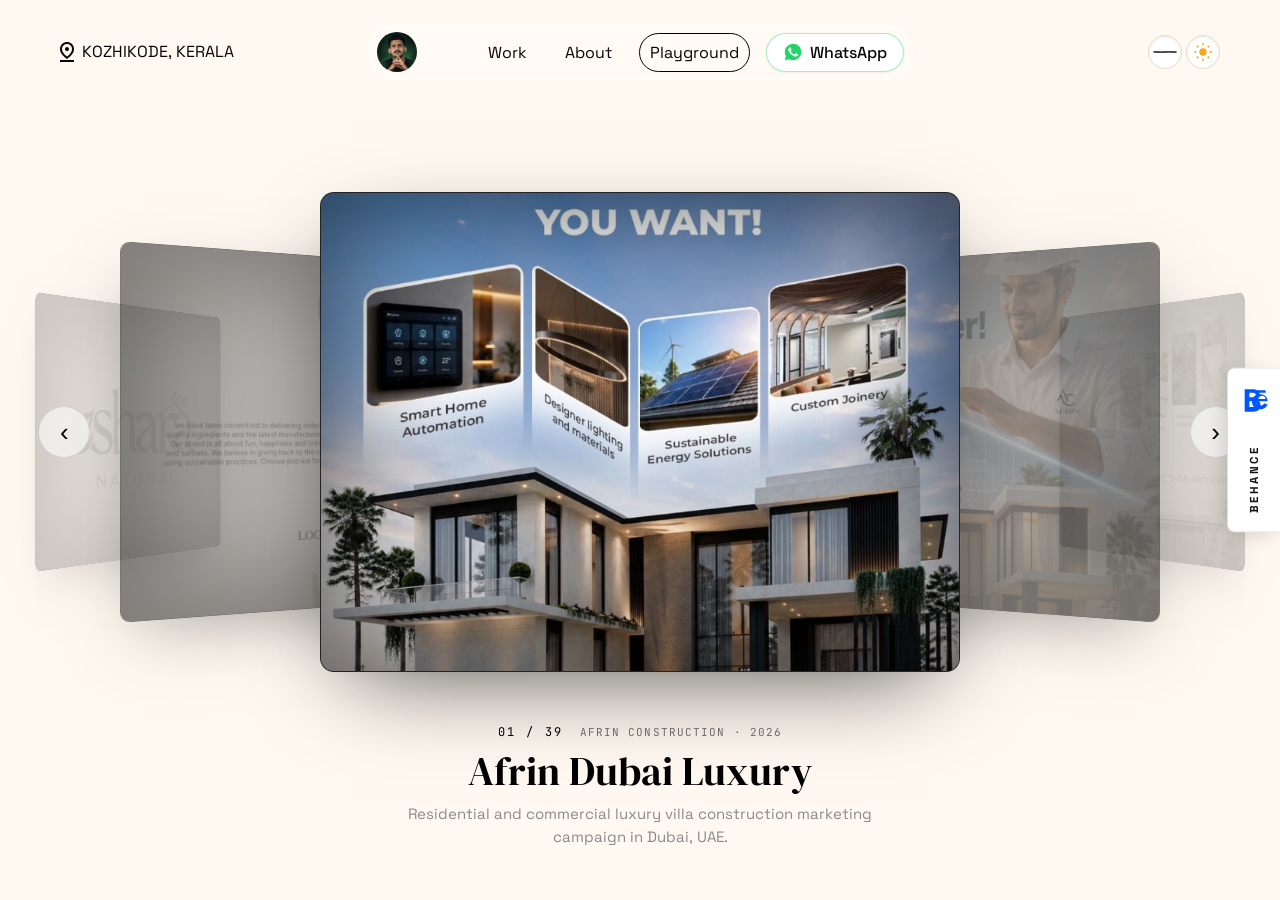
==== about/index.html @ 7caa0e3d "Launch portfolio website" ====
<!DOCTYPE html>
<html lang="en">
<head>
  <meta charset="UTF-8">
  <meta name="viewport" content="width=device-width, initial-scale=1.0">
  <!-- favicon: square head crop of the same portrait the nav avatar uses. Declaring
       these is also what stops the browser's automatic /favicon.ico probe, which had
       nothing to serve and 404'd on every page load. -->
  <link rel="icon" type="image/png" sizes="32x32" href="/assets/favicon-32.png">
  <link rel="icon" type="image/png" sizes="180x180" href="/assets/favicon-180.png">
  <link rel="apple-touch-icon" href="/assets/favicon-180.png">

                                                  <!--SEO:START-->
  <title>Playground — Design &amp; Graphic Experiments | Ajay K K</title>
  <meta name="description" content="Interactive visual experiments, packaging design, branding studies, and typography — where design meets impact. A graphic designer's playground by Ajay K K.">
  <link rel="canonical" href="/playground">
  <meta name="theme-color" content="#fff9f1">
  <meta property="og:type" content="website">
  <meta property="og:site_name" content="Ajay K K">
  <meta property="og:title" content="Playground — Design &amp; Graphic Experiments | Ajay K K">
  <meta property="og:description" content="Interactive visual experiments, packaging design, branding studies, and typography — where design meets impact. A graphic designer's playground by Ajay K K.">
  <meta property="og:url" content="/playground">
  <meta property="og:image" content="/assets/imgProfilePicture.jpg">
  <meta property="og:image:width" content="856">
  <meta property="og:image:height" content="1024">
  <meta property="og:image:alt" content="Ajay K K — Graphics Designer, Kozhikode, Kerala">
  <meta name="twitter:card" content="summary_large_image">
  <meta name="twitter:title" content="Playground — Design &amp; Graphic Experiments | Ajay K K">
  <meta name="twitter:description" content="Interactive visual experiments, packaging design, branding studies, and typography — where design meets impact. A graphic designer's playground by Ajay K K.">
  <meta name="twitter:image" content="/assets/imgProfilePicture.jpg">
  <script type="application/ld+json">
  {"@context":"https://schema.org","@graph":[{"@type":"Person","@id":"#person","name":"Ajay K K","jobTitle":"Graphics Designer","url":"/","image":"/assets/imgProfilePicture.jpg","address":{"@type":"PostalAddress","addressLocality":"Kozhikode","addressRegion":"Kerala","addressCountry":"India"},"sameAs":["https://www.behance.net/ajayk14"],"knowsAbout":["Graphic Design","Packaging Design","Brand Identity","Typography","Poster Design","Illustration"],"description":"Independent graphic designer in Kozhikode, Kerala — specializing in branding, packaging, poster design, and visual identity."}]}
  </script>
  <!--SEO:END-->

  <script>
    /* ── path router shim ── real URLs (/about, /work/hatcha …) drive the same
       hash-token router the site shipped with: token() maps the current path back
       to its legacy '#token', go() pushes the new path and re-fires 'hashchange'
       so every existing listener (curtain, hero morph, decks, nav contrast)
       keeps working unchanged. In-page anchors (#work, #contact) stay real hashes. */
    window.route = (function () {
      var P2H = { 
        '/about': '#about', '/about/': '#about', '/about/index.html': '#about',
        '/playground': '#playground', '/playground/': '#playground', '/playground/index.html': '#playground', '/playground.html': '#playground',
        '/work/hatcha': '#hatcha', '/work/hatcha/': '#hatcha', '/work/hatcha/index.html': '#hatcha',
        '/work/fireflut': '#fireflut', '/work/fireflut/': '#fireflut', '/work/fireflut/index.html': '#fireflut',
        '/work/existence': '#existence', '/work/existence/': '#existence', '/work/existence/index.html': '#existence',
        '/work/jumpable': '#jumpable', '/work/jumpable/': '#jumpable', '/work/jumpable/index.html': '#jumpable'
      };
      var H2P = {}; Object.keys(P2H).forEach(function (p) { H2P[P2H[p]] = p; });
      function token() {
        var p = location.pathname.replace(/\/+$/, '') || '/';
        if (P2H[p]) return P2H[p];
        if (location.hash) return location.hash;
        // Default to #playground for root / index.html load since this is the playground clone
        if (p === '/' || p.endsWith('/index.html') || p.endsWith('index.html')) return '#playground';
        return '';
      }
      function fire() { window.dispatchEvent(new HashChangeEvent('hashchange')); }
      function go(t) { 
        try { history.pushState(null, '', H2P[t] || ('/' + t)); } catch(e) { location.hash = t; }
        fire(); 
      }
      window.addEventListener('popstate', fire);
      return { token: token, go: go, P2H: P2H, H2P: H2P };
    })();
    /* legacy '#hatcha'-style deep links → their real paths. The fragment never
       reaches the server, so this must run client-side — and before the router's
       parse-time route apply, hence its place in <head>. */
    (function () {
      try {
        var p = window.route.H2P[location.hash];
        if (p) history.replaceState(null, '', p);
        else if (!location.hash && (location.pathname === '/' || location.pathname.endsWith('index.html'))) {
          try { history.replaceState(null, '', '/playground'); } catch(e) {}
        }
      } catch(e) {}
    })();
  </script>

  <link rel="preconnect" href="https://fonts.googleapis.com">
  <link rel="preconnect" href="https://fonts.gstatic.com" crossorigin>
  <!-- LCP: the hero shader is the largest first-paint image — fetch it ahead of the
       144-image queue instead of letting it queue behind everything else -->
  <link rel="preload" as="image" href="/assets/hero-shader.webp" fetchpriority="high">
  <!-- all font families in ONE stylesheet request — this was 4 separate render-blocking
       stylesheets (with Lato requested twice); one URL = one round-trip before first paint.
       Playfair Display (variable) = Hatcha case-study serif; Darker Grotesque + Bitter
       italic = Hatcha logo-band animation; Lato = Hatcha app UI (section 03 phone cards). -->
  <link href="https://fonts.googleapis.com/css2?family=DM+Serif+Display&family=Figtree:wght@300;400;500&family=Inter:wght@300;400&family=Roboto:wght@500;800&family=Lato:wght@300;400;700&family=Space+Grotesk:wght@300;400;500;700&family=JetBrains+Mono:wght@400;500;700&family=Playfair+Display:ital,wght@0,400..600;1,400..600&family=Darker+Grotesque:wght@700&family=Bitter:ital,wght@1,400&display=swap" rel="stylesheet">

  <!-- shared chrome: tokens, reset, nav/toggle/footer styles (pairs with js/site.js) -->
  <link rel="stylesheet" href="/css/site.css">

  <script>
    /* mobile gate: ≤820px at load renders case studies as a plain vertical
       scroll — the cover-slide deck IIFEs bail on html.cs-static, same
       pattern as their prefers-reduced-motion bail. Decided once at load so
       the class-scoped mobile CSS and the JS can never disagree mid-session
       (a phone rotating past 820px keeps the static layout it booted with). */
    (function () {
      /* innerWidth can read 0 in embedded/prerender contexts before the first
         layout — fall back to clientWidth, then the physical screen, so a
         desktop never boots into the static layout by accident. */
      var w = window.innerWidth || document.documentElement.clientWidth || screen.width;
      if (w && w <= 820) document.documentElement.classList.add('cs-static');
    })();
  </script>

  <script>
    /* ── one scroll scheduler + a per-frame layout-read cache ──────────────────
       Every scroll-driven module used to own a scroll listener and its own rAF
       gate: 18 listeners, ~14 rAF callbacks and ~18 layout reads per frame. Each
       module read rects and then wrote styles — and a write dirties layout, so the
       NEXT module's read forced a full synchronous relayout. That was ~8 forced
       reflows a frame on a 3000-element document, which is what made scrolling
       feel heavy (the visuals — card blur, section filters, the willow sway —
       measured as free by comparison).

       Now there is ONE listener and ONE rAF. Every layout read goes through
       Scroll.rect() / .y() / .vh(), which serve values captured once at the top of
       the frame, before any subscriber runs. The frame prefetches whatever rects
       the previous frame asked for (that set is stable while scrolling), so reads
       are cache hits and a subscriber's write can no longer force anything.

       Subscribe with Scroll.add(fn). Inside fn, never touch live layout
       (getBoundingClientRect / offsetTop / innerHeight) — use the helpers, or the
       whole point is lost. Scroll.kick() re-runs a frame after a layout change. */
    (function () {
      var subs = [], reads = [], queued = false;
      var cache = new Map(), want = new Set(), prev = new Set();
      var _y = 0, _vh = 0, _vw = 0;

      function frame() {
        queued = false;
        /* ── READ PHASE — no subscriber has run yet, so nothing is dirty ── */
        _y = window.scrollY || window.pageYOffset || 0;
        _vh = window.innerHeight;
        _vw = window.innerWidth;
        cache.clear();
        prev.forEach(function (el) {
          if (el.isConnected) cache.set(el, el.getBoundingClientRect());
        });
        want = new Set();
        /* read-phase subscribers: layout queries that MUST run against a clean
           tree (hit-tests etc.) go here, before any write can dirty it */
        for (var i = 0; i < reads.length; i++) {
          try { reads[i](); } catch (e) { /* one broken module must not stall the rest */ }
        }
        /* ── WRITE PHASE ── */
        for (var i = 0; i < subs.length; i++) {
          try { subs[i](); } catch (e) { /* one broken module must not stall the rest */ }
        }
        prev = want;   // prefetch list for the next frame
      }
      function schedule() { if (!queued) { queued = true; requestAnimationFrame(frame); } }

      window.Scroll = {
        add: function (fn) { subs.push(fn); schedule(); return fn; },
        addRead: function (fn) { reads.push(fn); schedule(); return fn; },
        /* Cached rect. A miss — first frame, or an element this module hasn't read
           before — falls back to a live read and joins the prefetch list, so it's a
           hit from the next frame on. */
        rect: function (el) {
          var r = cache.get(el);
          if (!r) { r = el.getBoundingClientRect(); cache.set(el, r); }
          want.add(el);
          return r;
        },
        y:  function () { return _y; },
        vh: function () { return _vh || window.innerHeight; },
        vw: function () { return _vw || window.innerWidth; },
        kick: schedule,
      };
      addEventListener('scroll', schedule, { passive: true });
      addEventListener('resize', schedule, { passive: true });
      addEventListener('load', schedule);
    })();
  </script>

  <style>

    /* ════ HERO — Figma node 1:27 (1440×1024, pinned; next section scrolls over it) ════ */
    .hero {
      position: sticky;
      top: 0;
      height: 100vh;
      overflow: hidden;
      z-index: 1;
      /* base radial gradient (from Figma hero fill) — stops flip to the night sky via tokens */
      background: radial-gradient(ellipse 1000px 1340px at 68.65% 23.5%, var(--hero-from) 0%, var(--hero-to) 100%);
    }

    /* background shader export (node 1:28 — gradient mesh) */
    .hero-shader {
      position: absolute;
      inset: 0;
      width: 100%; height: 100%;
      object-fit: cover;
      pointer-events: none;
    }

    /* day cirrus overlay — the counterpart to .hero-stars at night. Same trick as
       the starfield: the tile carries ONLY the feature (cream wisps on transparent,
       high-passed out of the source photo) and screen-blends it on. Compositing the
       raw photo instead did nothing visible — its own blue cancelled the shader's,
       and the wisps sit just 6–14% above their local sky, so any blend at a sane
       opacity flattened them back into the gradient. */
    .hero-sky {
      position: absolute;
      /* 10% of overscan each side, NOT inset:0 — the gust below slides this layer
         horizontally, and a full-bleed layer would drag a bare edge into view.
         .hero is overflow:hidden, so the spill costs nothing. */
      inset: 0 -10%;
      background-image: url("/assets/hero-sky-day.webp");
      background-size: cover;
      /* bias up: the densest wisps are in the photo's lower half, and the hero's
         own bottom is where the headline and recorder sit */
      background-position: center 35%;
      background-repeat: no-repeat;
      mix-blend-mode: screen;
      opacity: 0.6;
      pointer-events: none;
    }

    /* wind gust — plays once when the theme flips night → day. A gust decays, so
       this is a hard front-loaded ease into rest, with no overshoot: a spring
       curve here would read as elastic, which air is not. One-shot on purpose —
       a permanently drifting sky turns the still hero into a video loop. */
    @keyframes hero-sky-gust {
      0%   { transform: translate3d(-7%, 0, 0); opacity: 0.34; }
      55%  { opacity: 0.6; }
      100% { transform: translate3d(0, 0, 0);   opacity: 0.6; }
    }

    /* noise overlay (node 1:32 — opacity 10%, 2048px tile) */
    .hero-noise {
      position: absolute;
      inset: 0;
      background-image: url("/assets/imgNoiseTexture.png");
      background-size: 2048px 2048px;
      opacity: 0.1;
      pointer-events: none;
    }

    /* sun group (sun.svg, node 1:69 — glow + hatched sun, natural 601×545).
       The whole sky group (sun + both clouds) is sized from one shared var
       --sun-w (set on .hero-content) so it scales CONTINUOUSLY with the
       viewport — every dimension/offset is a fixed ratio of --sun-w, so the
       sun and clouds keep their relative positions (they stay a group) and
       there is no sudden jump at a breakpoint. Ratios are taken from the
       desktop design (sun 725.138 wide, top -185.649, right -124.138). */
    .sun-group {
      position: absolute;
      width: var(--sun-w);
      top:   calc(var(--sun-w) * -0.256087);
      right: calc(var(--sun-w) * -0.171192);
      height: auto;
      pointer-events: none;
      z-index: 2;
    }

    /* hero clouds (cloud.svg — nodes 1:67 / 1:68, subtle cream wisps) */
    .hero-cloud {
      position: absolute;
      height: auto;
      pointer-events: none;
      z-index: 1;
    }
    .hero-cloud.cloud-a {
      width: calc(var(--sun-w) * 0.723655);
      right: calc(var(--sun-w) * -0.466696);
      top:   calc(var(--sun-w) *  0.264775);
    }
    .hero-cloud.cloud-b {
      width: calc(var(--sun-w) * 0.384752);
      right: calc(var(--sun-w) *  0.406185);
      top:   calc(var(--sun-w) *  0.238576);
    }

    /* eyebrow (node 1:36) — left edge (dot) aligns with the "M" of Multidisciplinary */
    .hero-eyebrow {
      position: absolute;
      left: calc(50% - 459px);
      top: calc(50vh - 240px);
      display: flex;
      align-items: center;
      gap: 8px;
      font-family: 'JetBrains Mono', monospace;
      font-size: 14px;
      letter-spacing: 1.4px;
      text-transform: uppercase;
      color: white;
      white-space: nowrap;
    }
    .hero-eyebrow img { width: 10.49px; height: 10.49px; }

    /* vertical label (node 1:39) */
    .hero-vertical {
      position: absolute;
      left: calc(50% - 506px);
      top: calc(50vh - 66px);
      transform: translate(-50%, -50%) rotate(-90deg);
      font-family: 'JetBrains Mono', monospace;
      font-size: 14px;
      letter-spacing: 1.4px;
      color: white;
      white-space: nowrap;
    }

    /* heading (nodes 1:34 / 1:35) — DM Serif Display 156px #fff9e9 +3.1px */
    .h-line {
      position: absolute;
      font-family: 'DM Serif Display', serif;
      font-size: 156px;
      font-weight: 400;
      letter-spacing: 3.1px;
      color: var(--cream-text);
      white-space: nowrap;
      line-height: normal;
    }
    .h-line.multidisciplinary { left: calc(50% - 459px); top: calc(50vh - 232px); }
    .h-line.designer {
      left: calc(50% + 46px); top: calc(50vh - 34px);
      /* clip the roll, but allow a 30px margin so the hover lift isn't cut off */
      overflow: clip; overflow-clip-margin: 30px; height: 1.2em; line-height: 1.2;
    }
    /* vertical roll track — words stack and slide up behind the .designer clip */
    .h-line.designer .roll { display: block; will-change: transform; }
    .h-line.designer .roll-word { display: block; line-height: 1.2; }

    /* per-letter tilt + lift on hover (letters split in via JS) */
    .h-letter {
      display: inline-block;
      transform-origin: 50% 100%;
      transition: transform 0.4s cubic-bezier(0.34, 1.56, 0.64, 1),
                  color 0.25s ease;
    }
    /* will-change only while the pointer is on the heading. As a permanent
       declaration it held ~17 composited layers alive for the whole session, for a
       tilt that only ever plays on hover — and the compositor re-walks every live
       layer each scroll frame. Promoting on the parent still gets the letters onto
       their layers before any individual one is hovered. */
    .h-line:hover .h-letter { will-change: transform; }
    .h-letter:hover {
      transform: translateY(-0.16em) rotate(-7deg);
      color: #F4D24A;
    }

    /* ════ RECORDER — Figma node 1:40 ════ */
    .recorder {
      position: absolute;
      left: calc(50% - 229px);
      top: calc(50vh + 58px);
      transform: translate(-50%, -50%) scale(1.08);
      display: flex;
      align-items: flex-start;
      gap: 22px;
      padding: 16px;
      border-radius: 9999px;
      background: #dfdcd5;
      border: 1px solid #c9c9c9;
      box-shadow: 0 11px 9.6px 0 rgba(0,0,0,0.25);
    }
    /* neumorphic inner bevel */
    .recorder::after {
      content: '';
      position: absolute;
      inset: -1px;
      border-radius: inherit;
      pointer-events: none;
      box-shadow:
        inset 0 5px 7.3px 2px #f5f1ee,
        inset -2px -10px 2.3px 0 #b8b7b2;
    }

    /* disk (nodes 1:41 / 1:62) */
    .disk {
      position: relative;
      width: 89px; height: 89px;
      border-radius: 9999px;
      border: 3px solid #373535;
      box-shadow: 0 0 0 2px #62615e;
      overflow: hidden;
      flex-shrink: 0;
    }

    .disk-face {
      position: absolute;
      inset: 0;
      border-radius: 9999px;
      background: conic-gradient(from 180deg,
        rgb(18,18,18) 0%, rgb(18,18,18) 8.76%, rgb(39,39,39) 10.18%,
        rgb(59,59,59) 11.59%, rgb(80,80,80) 13.01%, rgb(100,100,100) 14.42%,
        rgb(79,79,79) 18.19%, rgb(59,59,59) 21.95%, rgb(38,38,38) 31%,
        rgb(18,18,18) 40.04%, rgb(18,18,18) 59.51%, rgb(39,39,39) 61.29%,
        rgb(59,59,59) 63.07%, rgb(80,80,80) 64.84%, rgb(100,100,100) 66.62%,
        rgb(79,79,79) 68.72%, rgb(57,57,57) 70.82%, rgb(38,38,38) 80.96%,
        rgb(18,18,18) 91.1%, rgb(18,18,18) 100%);
    }

    .disk-texture {
      position: absolute;
      inset: 0;
      width: 100%; height: 100%;
      object-fit: cover;
      border-radius: 9999px;
      mix-blend-mode: color-dodge;
      opacity: 0.1;
    }

    .disk-cap {
      position: absolute;
      left: 50%; top: 50%;
      transform: translate(-50%, -50%);
    }
    .disk-cap.c1 { width: 32.19px; height: 32.19px; }
    .disk-cap.c2 { width: 18.45px; height: 18.45px; }
    .disk-cap.c3 { width: 5.94px;  height: 5.94px;  }

    .disk.spinning { animation: disk-spin 1.8s linear infinite; }
    @keyframes disk-spin { to { transform: rotate(360deg); } }

    /* center column (node 1:45) */
    .rec-center {
      display: flex;
      flex-direction: column;
      align-items: center;
      width: 171.42px;
      align-self: stretch;
    }

    .rec-title {
      font-family: 'JetBrains Mono', monospace;
      /* 11 not 12: the title has to clear .rec-center's fixed 171.42px in ONE
         line, and this string measures 180px at 12px. Kept as a wrap (not
         nowrap) so a font fallback degrades to two lines instead of spilling
         out of the pill. */
      font-size: 11px;
      letter-spacing: -0.12px;
      color: #070707;
      width: 100%;
      margin-bottom: 4px;
    }

    /* play slider (node 1:49) */
    .play-slider {
      position: relative;
      width: 100%;
      height: 23.45px;
      cursor: pointer;
      touch-action: none;
    }
    /* smooth follow during playback; disabled mid-drag so scrubbing stays 1:1 */
    .play-slider:not(.scrubbing) .slider-knob { transition: left .12s linear; }
    .play-slider:not(.scrubbing) .slider-fill { transition: width .12s linear; }
    .play-slider.scrubbing { cursor: grabbing; }

    .slider-track {
      position: absolute;
      left: 0; right: 0;
      top: 5.58px;
      height: 12.29px;
      border-radius: 9999px;
      background: #686360;
      box-shadow: 0 3px 1px 0 #ededed;
      overflow: hidden;
    }
    .slider-track::after {
      content: '';
      position: absolute;
      inset: 0;
      border-radius: inherit;
      pointer-events: none;
      box-shadow:
        inset 0 -1px 3px 0 rgba(0,0,0,0.2),
        inset 3px 3px 3.4px 0 rgba(0,0,0,0.5);
    }

    .slider-fill {
      position: absolute;
      left: 0;
      top: 0.46px;
      height: 11.83px;
      width: 0;
      background: var(--gold);
    }

    .slider-knob {
      position: absolute;
      top: 0;
      left: 0;
      width: 23.45px; height: 23.45px;
      border-radius: 9999px;
      border: 1px solid #e4e5e5;
      background: radial-gradient(circle at 50% 50%, #f6f4f5 0%, #caccc9 100%);
      box-shadow: 2px 4px 4px 0 rgba(0,0,0,0.25);
      display: flex;
      align-items: center;
      justify-content: center;
    }
    .slider-knob::after {
      content: '';
      width: 7.32px; height: 7.32px;
      border-radius: 9999px;
      background: linear-gradient(150deg, #ffffff 15.95%, #8d8b8f 70.17%);
      box-shadow: 0 1px 1.9px 0 rgba(0,0,0,0.51);
    }

    .timestamps {
      display: flex;
      justify-content: space-between;
      width: 100%;
      font-family: 'JetBrains Mono', monospace;
      font-size: 10px;
      letter-spacing: -0.1px;
      color: #070707;
    }

    /* play circle (node 1:57) */
    .play-circle {
      position: relative;
      width: 41.32px; height: 41.32px;
      border: none;
      background: none;
      padding: 0;
      cursor: pointer;
      border-radius: 50%;
      transition: transform 0.18s cubic-bezier(0.34,1.56,0.64,1);
    }
    .play-circle:hover  { transform: scale(1.1); }
    .play-circle:active { transform: scale(0.92); }
    .play-circle:focus-visible { outline: 2px solid #070707; outline-offset: 2px; }

    .play-circle .ring { position: absolute; inset: 0; width: 100%; height: 100%; }
    .play-circle .tri  { position: absolute; inset: 8.33%; width: 83.34%; height: 83.34%; }

    .pause-bars {
      position: absolute;
      inset: 0;
      display: none;
      align-items: center;
      justify-content: center;
      gap: 4px;
    }
    .pause-bars span {
      width: 4px; height: 14px;
      background: #070707;
      border-radius: 2px;
    }
    .play-circle.playing .tri { display: none; }
    .play-circle.playing .pause-bars { display: flex; }

    /* hero content wrapper — scroll-driven scale + fade */
    .hero-content {
      position: absolute;
      inset: 0;
      transform-origin: center center;
      will-change: transform, opacity;
      /* drives the whole sky group's size (sun + clouds). 48vw keeps the desktop
         art near full size on wide screens but scales the sky down faster on
         narrower laptops (e.g. 13") so it stops overlapping the hero text; the
         300px floor keeps the sun prominent on phones instead of collapsing. */
      --sun-w: clamp(300px, 48vw, 725.138px);
    }

    /* ════ PROJECTS SECTION (scrolls over pinned hero) — node 1:104 ════ */
    .projects {
      position: relative;
      z-index: 10;
      background: var(--bg-base);
      padding: 317px 0 200px;
    }

    /* cream cloud band (node 128:3824 "sky") — cream horizon (#fff9f1, Vector 27)
       rises up into the blue hero; #fef2e2 accent wisps float above it.
       Clean Figma vector export, no color-key filter. */
    .sky-band {
      position: absolute;
      left: 0;
      width: 100%;
      aspect-ratio: 1440 / 471;
      /* Anchor the cream seam (band bottom) at projects +200px. At 1440px this
         resolves to top:-271px — the design value (correct, do not change).
         height = 32.71vw; bottom = top + height = 200px. */
      top: calc(200px - 32.71vw);
      background-image: url("/assets/sky-band.svg");
      background-size: 100% 100%;
      background-repeat: no-repeat;
      background-position: top;
      pointer-events: none;
    }
    /* Above 1440px the band scaled taller and rode too high into the hero.
       Gentler slope keeps it lower; continuous with the base at exactly 1440px
       (both give top:-271px there), so there's no jump. Only affects >1440. */
    @media (min-width: 1440px) {
      .sky-band { top: calc(35px - 21.25vw); }
      /* scale the client logos up a touch on larger viewports */
      .client-logo.logo-existence { height: 34px; }
      .client-logo.logo-google    { height: 42px; }
      .client-logo.logo-pga       { height: 81px; }
      .client-logo.logo-jumpable  { height: 78px; }
      .client-logo.logo-vibes     { height: 29px; }
    }

    /* laptops (13"–15", ~1280–1536 CSS px — a 13" MacBook Air reports ~1470,
       a 13/14" Pro ~1512): give the sun a bit more presence while trimming the
       headline + recorder so the two balance. Wide monitors (>1536) keep base. */
    @media (max-width: 1536px) {
      .hero-content { --sun-w: clamp(300px, 44vw, 680px); }
      .h-line { font-size: 136px; letter-spacing: 2.70px; }
      /* center the whole text block on the viewport: the 1440-tuned base anchors
         sit ~61px left of centre on narrower laptops, so shift every text element
         right by 61px together (keeps all internal alignments intact). Also push
         the whole block DOWN by 40px (all five tops +40) so it sits lower in the
         hero on 13"/tablet instead of riding high — internal spacing unchanged. */
      .hero-eyebrow             { left: calc(50% - 398px); top: calc(50vh - 200px); }
      .hero-vertical            { left: calc(50% - 445px); top: calc(50vh - 26px); }
      .h-line.multidisciplinary { left: calc(50% - 398px); top: calc(50vh - 192px); }
      /* rotating word: centered on the recorder, tucked close and lifted up */
      .h-line.designer { left: calc(50% + 59px); top: calc(50vh - 2px); }
      /* scale down; left edge stays on the "D"; lifted to tighten under "Designer who" */
      .recorder { left: calc(50% - 184px); top: calc(50vh + 80px); transform: translate(-50%, -50%) scale(1.0); }
    }

    /* intro paragraph (node 1:115) */
    .intro-copy {
      position: relative;
      width: 982.9px;
      max-width: calc(100% - 96px);
      margin: 0 auto;
      text-align: center;
      font-size: 32px;
      letter-spacing: -1.28px;
      line-height: 1.358;
      color: var(--text-heading);
    }
    .intro-copy .bold {
      font-weight: 700;
      display: block;
      margin-top: 1.358em;
    }

    /* ════ FEATURED WORK (node 1:117) ════ */
    .featured-work {
      position: sticky;
      top: 0;
      z-index: 10;
      background: var(--bg-base);
      padding-top: 80px;
      padding-bottom: 338px;
      overflow: visible;
    }

    /* scroll-driven paper-plane decoration.
       The overlay extends UPWARD over the projects section (sky + intro) so the
       flight starts in the cloud band above. top/height are set in JS from the
       live projects→featured span; left/width fill the column. */
    .plane-fly {
      position: absolute;
      top: 0;
      left: 0;
      width: 100%;
      pointer-events: none;
      overflow: visible;
      z-index: 3;
    }
    .plane-trail {
      position: absolute;
      inset: 0;
      width: 100%;
      height: 100%;
      overflow: visible;
    }
    /* dotted trail stroke tracks the theme (overrides the SVG's stroke attr) */
    #planeTrailPath { stroke: var(--trail-stroke); }
    .plane-sprite {
      position: absolute;
      top: 0;
      left: 0;
      width: 88px;
      height: auto;
      transform-origin: center center;
      transform: translate(-50%, -50%);
      will-change: transform, opacity;
    }

    .featured-heading {
      font-family: 'Inter', 'Space Grotesk', sans-serif;
      font-size: 40px;
      font-weight: 300;
      letter-spacing: -1.6px;
      line-height: 1.358;
      color: var(--text-heading);
      text-align: center;
      margin-bottom: 38px;
    }

    /* clients marquee (node 1:124) */
    .logo-marquee-wrap {
      position: relative;
      overflow: hidden;
      width: 50%;
      margin: 0 auto 96px;
    }

    /* edge fade via pseudo-elements so mix-blend-mode on children works against page bg */
    .logo-marquee-wrap::before,
    .logo-marquee-wrap::after {
      content: '';
      position: absolute;
      top: 0;
      bottom: 0;
      width: 80px;
      z-index: 2;
      pointer-events: none;
    }
    .logo-marquee-wrap::before { left: 0;  background: linear-gradient(to right, var(--bg-base), transparent); }
    .logo-marquee-wrap::after  { right: 0; background: linear-gradient(to left,  var(--bg-base), transparent); }

    .logo-marquee-inner {
      display: flex;
      align-items: center;
      gap: 72px;
      width: max-content;
      animation: logo-scroll 24s linear infinite;
    }

    .logo-marquee-inner:hover { animation-play-state: paused; }

    @keyframes logo-scroll {
      0%   { transform: translateX(0); }
      100% { transform: translateX(-50%); }
    }

    /* two-row opposite-direction variant — mobile only */
    .logo-marquee-mobile { display: none; }

    .client-logo {
      width: auto;
      flex-shrink: 0;
      display: block;
      object-fit: contain;
    }

    /* per-logo heights tuned so each reads at the same optical size
       (assets are pre-tinted dark grey — no blend modes needed) */
    .client-logo.logo-existence { height: 29px; }
    .client-logo.logo-google    { height: 35px; }
    .client-logo.logo-pga       { height: 68px; }
    .client-logo.logo-jumpable  { height: 65px; }
    .client-logo.logo-vibes     { height: 23px; }

    /* Poster showcase grid — 2 equal-width portrait posters per row in exact 827:1024 poster proportions */
    .project-tiles {
      display: flex;
      flex-direction: column;
      gap: 36px;
      padding: 0 60px;
      max-width: 1260px;
      margin: 0 auto;
      width: 100%;
      box-sizing: border-box;
    }

    .tiles-row {
      display: flex;
      justify-content: center;
      align-items: stretch;
      gap: 32px;
      width: 100%;
      /* scroll-reveal: JS scrubs --reveal 0→1 as the row enters the viewport,
         scaling it up from half size to full. The row spans the full content
         width, so scaling from its centre grows the tiles toward the page centre. */
      --reveal: 0;
      transform: scale(calc(0.5 + 0.5 * var(--reveal)));
      transform-origin: center center;
      opacity: calc(0.35 + 0.65 * var(--reveal));
      will-change: transform, opacity;
    }

    .project-tile {
      flex: 1 1 0;
      width: 100% !important;
      max-width: 580px;
      aspect-ratio: 827 / 1024 !important;
      height: auto !important;
      min-height: 0 !important;
      border-radius: 28px;
      overflow: hidden;
      position: relative;
      cursor: pointer;
      background: #181c24;
      border: 1px solid rgba(0, 0, 0, 0.08);
      box-shadow: 0 14px 38px -10px rgba(0, 0, 0, 0.14), 0 2px 6px rgba(0, 0, 0, 0.04);
      transition: transform 0.4s cubic-bezier(0.22, 1, 0.36, 1), box-shadow 0.4s cubic-bezier(0.22, 1, 0.36, 1), border-color 0.3s ease;
      display: block;
      text-decoration: none;
      color: inherit;
    }

    .project-tile:hover {
      transform: translateY(-8px);
      box-shadow: 0 24px 50px -10px rgba(0, 87, 255, 0.28), 0 0 0 1.5px rgba(0, 87, 255, 0.4);
      border-color: rgba(0, 87, 255, 0.4);
    }

    body.night .project-tile {
      background: #0f172a;
      border: 1px solid rgba(255, 255, 255, 0.12);
      box-shadow: 0 14px 40px -10px rgba(0, 0, 0, 0.6);
    }

    body.night .project-tile:hover {
      box-shadow: 0 24px 55px -10px rgba(59, 130, 246, 0.38), 0 0 0 1.5px rgba(59, 130, 246, 0.55);
      border-color: rgba(59, 130, 246, 0.55);
    }

    .poster-frame {
      position: absolute;
      inset: 0;
      width: 100%;
      height: 100%;
      overflow: hidden;
      border-radius: inherit;
    }

    .poster-img,
    .project-tile img,
    .project-tile .cs-hero-plate {
      position: absolute !important;
      inset: 0 !important;
      width: 100% !important;
      height: 100% !important;
      left: 0 !important;
      top: 0 !important;
      right: auto !important;
      bottom: auto !important;
      object-fit: cover !important;
      object-position: center !important;
      transform: none !important;
      animation: none !important;
      display: block !important;
      border-radius: inherit;
      transition: transform 0.45s cubic-bezier(0.22, 1, 0.36, 1);
    }

    .project-tile:hover .poster-img,
    .project-tile:hover img,
    .project-tile:hover .cs-hero-plate {
      transform: scale(1.035) !important;
    }

    /* Neutralize legacy device mockup zooms if classes are retained */
    .project-tile .cs-hero-mock,
    .project-tile .tile-mock,
    .project-tile .cs-hero-zoom {
      position: absolute !important;
      inset: 0 !important;
      width: 100% !important;
      height: 100% !important;
      transform: none !important;
      animation: none !important;
      --warp-zoom: 1 !important;
      border-radius: inherit;
    }

    .project-tile.tile-wide,
    .project-tile.tile-narrow,
    .project-tile.tile-full {
      width: 100% !important;
      flex: 1 1 0 !important;
    }

    .project-tile.tile-square {
      aspect-ratio: 1 / 1 !important;
    }

    .tiles-row.tiles-row-3 {
      gap: 28px;
    }

    .tiles-row.tiles-row-3 .project-tile {
      max-width: 380px;
      aspect-ratio: 1 / 1 !important;
    }

    @media (max-width: 860px) {
      .tiles-row.tiles-row-3 {
        flex-direction: column;
        align-items: center;
        gap: 24px;
      }
      .tiles-row.tiles-row-3 .project-tile {
        max-width: 440px;
      }
    }

    /* ── Brand Filter Navigation ── */
    .brand-filter-bar {
      display: flex;
      flex-wrap: wrap;
      justify-content: center;
      align-items: center;
      gap: 10px;
      max-width: 1100px;
      margin: 0 auto 56px;
      padding: 0 20px;
      position: relative;
      z-index: 4;
    }

    .brand-filter-pill {
      display: inline-flex;
      align-items: center;
      gap: 8px;
      padding: 10px 20px;
      border-radius: 999px;
      font-family: 'Space Grotesk', sans-serif;
      font-size: 13.5px;
      font-weight: 500;
      letter-spacing: -0.2px;
      border: 1px solid rgba(0, 0, 0, 0.12);
      background: rgba(255, 255, 255, 0.85);
      backdrop-filter: blur(12px);
      -webkit-backdrop-filter: blur(12px);
      color: #111c36;
      cursor: pointer;
      transition: all 0.3s cubic-bezier(0.22, 1, 0.36, 1);
      outline: none;
      box-shadow: 0 2px 8px rgba(0, 0, 0, 0.04);
    }

    .brand-filter-pill:hover {
      background: #ffffff;
      border-color: rgba(0, 87, 255, 0.45);
      transform: translateY(-2px);
      box-shadow: 0 8px 22px rgba(0, 87, 255, 0.16);
    }

    .brand-filter-pill.is-active {
      background: #0057ff;
      border-color: #0057ff;
      color: #ffffff;
      box-shadow: 0 10px 26px rgba(0, 87, 255, 0.34);
    }

    .brand-filter-pill .brand-count {
      display: inline-flex;
      align-items: center;
      justify-content: center;
      min-width: 20px;
      height: 20px;
      padding: 0 6px;
      border-radius: 999px;
      font-size: 11px;
      font-weight: 700;
      background: rgba(0, 0, 0, 0.08);
      color: inherit;
      transition: background 0.25s ease;
    }

    .brand-filter-pill.is-active .brand-count {
      background: rgba(255, 255, 255, 0.28);
      color: #ffffff;
    }

    body.night .brand-filter-pill {
      background: rgba(15, 23, 42, 0.75);
      border-color: rgba(255, 255, 255, 0.12);
      color: #e2e8f0;
      box-shadow: 0 2px 8px rgba(0, 0, 0, 0.4);
    }

    body.night .brand-filter-pill:hover {
      background: #1e293b;
      border-color: rgba(59, 130, 246, 0.55);
      box-shadow: 0 8px 24px rgba(59, 130, 246, 0.25);
    }

    body.night .brand-filter-pill.is-active {
      background: #3b82f6;
      border-color: #3b82f6;
      color: #ffffff;
      box-shadow: 0 10px 28px rgba(59, 130, 246, 0.45);
    }

    body.night .brand-filter-pill .brand-count {
      background: rgba(255, 255, 255, 0.12);
    }

    body.night .brand-filter-pill.is-active .brand-count {
      background: rgba(255, 255, 255, 0.28);
    }

    /* ── Brand Section Groups ── */
    .brand-group {
      display: flex;
      flex-direction: column;
      gap: 36px;
      width: 100%;
      margin-bottom: 54px;
      transition: opacity 0.35s ease, transform 0.35s ease;
    }

    .brand-group.is-hidden {
      display: none !important;
    }

    .brand-group-header {
      text-align: center;
      margin: 18px auto 6px;
      max-width: 820px;
      padding: 0 20px;
    }

    .brand-badge-tag {
      display: inline-block;
      font-family: 'Space Grotesk', sans-serif;
      font-size: 11px;
      font-weight: 700;
      letter-spacing: 1.8px;
      text-transform: uppercase;
      color: #0057ff;
      background: rgba(0, 87, 255, 0.08);
      border: 1px solid rgba(0, 87, 255, 0.22);
      padding: 5px 16px;
      border-radius: 999px;
      margin-bottom: 14px;
    }

    body.night .brand-badge-tag {
      color: #60a5fa;
      background: rgba(96, 165, 250, 0.12);
      border-color: rgba(96, 165, 250, 0.3);
    }

    .brand-group-title {
      font-family: 'Space Grotesk', 'Inter', sans-serif;
      font-size: clamp(26px, 3.2vw, 36px);
      font-weight: 600;
      letter-spacing: -0.9px;
      color: var(--text-heading);
      margin: 0 0 8px;
      line-height: 1.2;
    }

    .brand-group-sub {
      font-family: 'Inter', sans-serif;
      font-size: clamp(13px, 1.4vw, 15.5px);
      color: var(--text-body);
      opacity: 0.8;
      margin: 0;
      line-height: 1.5;
    }

    /* ════ PACKAGING & BRANDING SECTION ════ */
    .packaging-section {
      width: 100%;
      margin-top: 80px;
      padding-top: 64px;
      border-top: 1px solid rgba(0, 0, 0, 0.08);
      display: flex;
      flex-direction: column;
      gap: 36px;
      transition: opacity 0.35s ease, transform 0.35s ease;
    }

    body.night .packaging-section {
      border-top-color: rgba(255, 255, 255, 0.1);
    }

    .packaging-section.is-hidden {
      display: none !important;
    }

    .packaging-section-header {
      text-align: center;
      margin: 0 auto 32px;
      max-width: 860px;
      padding: 0 20px;
    }

    .packaging-badge {
      display: inline-block;
      font-family: 'Space Grotesk', sans-serif;
      font-size: 11px;
      font-weight: 700;
      letter-spacing: 2px;
      text-transform: uppercase;
      color: #0057ff;
      background: rgba(0, 87, 255, 0.08);
      border: 1px solid rgba(0, 87, 255, 0.22);
      padding: 6px 18px;
      border-radius: 999px;
      margin-bottom: 16px;
    }

    body.night .packaging-badge {
      color: #60a5fa;
      background: rgba(59, 130, 246, 0.14);
      border-color: rgba(59, 130, 246, 0.3);
    }

    .packaging-heading {
      font-family: 'DM Serif Display', serif;
      font-weight: 400;
      font-size: clamp(36px, 4.2vw, 52px);
      line-height: 1.12;
      color: var(--text-heading);
      letter-spacing: -0.8px;
      margin: 0 0 16px;
    }

    .packaging-desc {
      font-family: 'Space Grotesk', sans-serif;
      font-size: clamp(14.5px, 1.4vw, 17px);
      line-height: 1.6;
      color: var(--text-body);
      opacity: 0.85;
      max-width: 680px;
      margin: 0 auto;
    }

    /* ════ LOGO & BRAND IDENTITY SECTION ════ */
    .logo-section {
      width: 100%;
      margin-top: 80px;
      padding-top: 64px;
      border-top: 1px solid rgba(0, 0, 0, 0.08);
      display: flex;
      flex-direction: column;
      gap: 36px;
      transition: opacity 0.35s ease, transform 0.35s ease;
    }

    body.night .logo-section {
      border-top-color: rgba(255, 255, 255, 0.1);
    }

    .logo-section.is-hidden {
      display: none !important;
    }

    .logo-section-header {
      text-align: center;
      margin: 0 auto 32px;
      max-width: 860px;
      padding: 0 20px;
    }

    .logo-badge {
      display: inline-block;
      font-family: 'Space Grotesk', sans-serif;
      font-size: 11px;
      font-weight: 700;
      letter-spacing: 2px;
      text-transform: uppercase;
      color: #7c3aed;
      background: rgba(124, 58, 237, 0.08);
      border: 1px solid rgba(124, 58, 237, 0.22);
      padding: 6px 18px;
      border-radius: 999px;
      margin-bottom: 16px;
    }

    body.night .logo-badge {
      color: #a78bfa;
      background: rgba(167, 139, 250, 0.14);
      border-color: rgba(167, 139, 250, 0.3);
    }

    .logo-heading {
      font-family: 'DM Serif Display', serif;
      font-weight: 400;
      font-size: clamp(36px, 4.2vw, 52px);
      line-height: 1.12;
      color: var(--text-heading);
      letter-spacing: -0.8px;
      margin: 0 0 16px;
    }

    .logo-desc {
      font-family: 'Space Grotesk', sans-serif;
      font-size: clamp(14.5px, 1.4vw, 17px);
      line-height: 1.6;
      color: var(--text-body);
      opacity: 0.85;
      max-width: 680px;
      margin: 0 auto;
    }

    /* ════ LOGO SHOWCASE TILES ════ */
    .project-tile.tile-logo {
      aspect-ratio: 1 / 1 !important;
      background: #ffffff;
      border: 1px solid rgba(0, 0, 0, 0.09);
      box-shadow: 0 14px 36px -10px rgba(0, 0, 0, 0.08), 0 2px 6px rgba(0, 0, 0, 0.04);
      border-radius: 26px;
      position: relative;
    }

    .project-tile.tile-logo.tile-logo-single {
      max-width: 580px !important;
      margin: 0 auto;
    }

    body.night .project-tile.tile-logo {
      background: #0f172a;
      border-color: rgba(255, 255, 255, 0.12);
      box-shadow: 0 14px 40px -10px rgba(0, 0, 0, 0.5);
    }

    .project-tile.tile-logo .poster-frame {
      display: flex;
      align-items: center;
      justify-content: center;
      background: #ffffff;
      padding: 0;
      box-sizing: border-box;
      overflow: hidden;
      height: 100%;
      border-radius: 26px;
    }

    body.night .project-tile.tile-logo .poster-frame {
      background: #0f172a;
    }

    .project-tile.tile-logo .poster-img {
      width: 100%;
      height: 100%;
      object-fit: cover;
      display: block;
      transition: transform 0.6s cubic-bezier(0.22, 1, 0.36, 1);
    }

    .project-tile.tile-logo:hover .poster-img {
      transform: scale(1.04);
    }

    .tile-logo-cta-pill {
      position: absolute;
      bottom: 22px;
      right: 22px;
      z-index: 4;
      display: inline-flex;
      align-items: center;
      gap: 7px;
      padding: 8px 16px;
      border-radius: 999px;
      font-family: 'Space Grotesk', sans-serif;
      font-size: 11.5px;
      font-weight: 700;
      letter-spacing: 0.3px;
      background: rgba(15, 23, 42, 0.88);
      color: #ffffff;
      backdrop-filter: blur(8px);
      -webkit-backdrop-filter: blur(8px);
      box-shadow: 0 8px 24px rgba(0, 0, 0, 0.35);
      border: 1px solid rgba(255, 255, 255, 0.15);
      opacity: 0;
      transform: translateY(8px);
      transition: all 0.3s cubic-bezier(0.22, 1, 0.36, 1);
      pointer-events: none;
    }

    .project-tile.tile-logo:hover .tile-logo-cta-pill {
      opacity: 1;
      transform: translateY(0);
    }

    /* ════ PDF SCROLLING MODAL OVERLAY ════ */
    .pdf-scroll-modal {
      position: fixed;
      inset: 0;
      z-index: 999999;
      display: none;
      opacity: 0;
      pointer-events: none;
      transition: opacity 0.25s cubic-bezier(0.16, 1, 0.3, 1);
    }

    .pdf-scroll-modal.is-active {
      display: flex;
      opacity: 1;
      pointer-events: auto;
    }

    .pdf-modal-backdrop {
      position: absolute;
      inset: 0;
      background: rgba(10, 15, 29, 0.92);
      backdrop-filter: blur(16px);
      -webkit-backdrop-filter: blur(16px);
      z-index: 1;
    }

    .pdf-modal-window {
      position: relative;
      z-index: 2;
      width: 100vw;
      height: 100vh;
      display: flex;
      flex-direction: column;
      overflow: hidden;
    }

    .pdf-modal-header {
      display: flex;
      align-items: center;
      justify-content: space-between;
      flex-wrap: wrap;
      gap: 12px;
      padding: 12px 24px;
      background: #111827;
      border-bottom: 1px solid rgba(255, 255, 255, 0.1);
      backdrop-filter: blur(16px);
      -webkit-backdrop-filter: blur(16px);
      color: #ffffff;
      font-family: 'Space Grotesk', sans-serif;
      flex-shrink: 0;
      box-shadow: 0 4px 20px rgba(0, 0, 0, 0.4);
    }

    .pdf-modal-meta {
      display: flex;
      align-items: center;
      gap: 14px;
    }

    .pdf-dots {
      display: flex;
      align-items: center;
      gap: 6px;
    }

    .pdf-dot {
      width: 11px;
      height: 11px;
      border-radius: 50%;
    }

    .dot-red { background: #ff5f56; }
    .dot-yellow { background: #ffbd2e; }
    .dot-green { background: #27c93f; }

    .pdf-file-info {
      display: flex;
      align-items: center;
      gap: 8px;
    }

    .pdf-icon {
      color: #ef4444;
      flex-shrink: 0;
    }

    .pdf-filename {
      font-size: 13.5px;
      font-weight: 600;
      color: #ffffff;
      letter-spacing: -0.2px;
    }

    .pdf-chip {
      font-size: 10px;
      font-weight: 700;
      letter-spacing: 1px;
      padding: 3px 8px;
      border-radius: 6px;
      background: rgba(239, 68, 68, 0.2);
      color: #f87171;
      text-transform: uppercase;
    }

    .pdf-modal-chapters {
      display: flex;
      align-items: center;
      gap: 6px;
      overflow-x: auto;
      padding: 4px 0;
      scrollbar-width: none;
    }

    .pdf-modal-chapters::-webkit-scrollbar {
      display: none;
    }

    .pdf-nav-pill {
      border: 1px solid rgba(255, 255, 255, 0.14);
      background: rgba(255, 255, 255, 0.06);
      color: #cbd5e1;
      font-family: 'Space Grotesk', sans-serif;
      font-size: 11.5px;
      font-weight: 600;
      padding: 5px 12px;
      border-radius: 999px;
      cursor: pointer;
      white-space: nowrap;
      transition: all 0.2s ease;
    }

    .pdf-nav-pill:hover {
      background: rgba(255, 255, 255, 0.14);
      color: #ffffff;
      border-color: rgba(255, 255, 255, 0.25);
    }

    .pdf-nav-pill.is-active {
      background: #7c3aed !important;
      border-color: #7c3aed !important;
      color: #ffffff !important;
      box-shadow: 0 2px 10px rgba(124, 58, 237, 0.4);
    }

    .pdf-modal-controls {
      display: flex;
      align-items: center;
      gap: 10px;
    }

    .pdf-zoom-group {
      display: inline-flex;
      align-items: center;
      background: rgba(255, 255, 255, 0.08);
      border: 1px solid rgba(255, 255, 255, 0.15);
      border-radius: 8px;
      overflow: hidden;
    }

    .pdf-btn {
      display: inline-flex;
      align-items: center;
      justify-content: center;
      gap: 6px;
      font-family: 'Space Grotesk', sans-serif;
      font-size: 12.5px;
      font-weight: 600;
      padding: 6px 12px;
      border: 1px solid rgba(255, 255, 255, 0.15);
      border-radius: 8px;
      background: rgba(255, 255, 255, 0.08);
      color: #ffffff;
      cursor: pointer;
      text-decoration: none;
      transition: all 0.2s ease;
    }

    .pdf-btn:hover {
      background: rgba(255, 255, 255, 0.15);
      border-color: rgba(255, 255, 255, 0.3);
    }

    .pdf-btn-icon {
      border: none;
      border-radius: 0;
      padding: 6px 10px;
      background: transparent;
    }

    .pdf-zoom-val {
      font-size: 11px;
      font-weight: 700;
      min-width: 44px;
      text-align: center;
      color: #cbd5e1;
      user-select: none;
    }

    .pdf-btn-primary {
      background: #7c3aed;
      border-color: #7c3aed;
      color: #ffffff !important;
    }

    .pdf-btn-primary:hover {
      background: #6d28d9;
      border-color: #6d28d9;
    }

    .pdf-modal-close-btn {
      display: inline-flex;
      align-items: center;
      gap: 6px;
      font-family: 'Space Grotesk', sans-serif;
      font-size: 12.5px;
      font-weight: 700;
      padding: 6px 15px;
      border-radius: 999px;
      border: 1px solid rgba(255, 255, 255, 0.2);
      background: rgba(255, 255, 255, 0.1);
      color: #ffffff;
      cursor: pointer;
      transition: all 0.2s ease;
    }

    .pdf-modal-close-btn:hover {
      background: #ef4444;
      border-color: #ef4444;
      color: #ffffff;
      transform: scale(1.03);
    }

    .pdf-modal-viewport {
      position: relative;
      flex: 1;
      width: 100%;
      height: 100%;
      overflow-y: auto;
      overflow-x: auto;
      -webkit-overflow-scrolling: touch;
      background: #090d16;
      padding: 36px 20px 80px;
      box-sizing: border-box;
      display: flex;
      flex-direction: column;
      align-items: center;
      scroll-behavior: smooth;
      outline: none;
    }

    .pdf-modal-viewport .pdf-paper-stage {
      max-width: 1000px;
      width: 100%;
      background: #ffffff;
      border-radius: 12px;
      box-shadow: 0 20px 60px rgba(0, 0, 0, 0.6), 0 2px 10px rgba(0, 0, 0, 0.4);
      overflow: hidden;
      transform-origin: top center;
      transition: width 0.25s ease, max-width 0.25s ease;
    }

    .pdf-document-image {
      width: 100%;
      height: auto;
      display: block;
      user-select: none;
      -webkit-user-drag: none;
    }

    .pdf-scroll-hint {
      position: fixed;
      bottom: 60px;
      left: 50%;
      transform: translateX(-50%);
      background: rgba(15, 23, 42, 0.88);
      color: #ffffff;
      backdrop-filter: blur(8px);
      -webkit-backdrop-filter: blur(8px);
      padding: 8px 18px;
      border-radius: 999px;
      font-family: 'Space Grotesk', sans-serif;
      font-size: 11.5px;
      font-weight: 600;
      letter-spacing: 0.5px;
      pointer-events: none;
      box-shadow: 0 8px 24px rgba(0, 0, 0, 0.4);
      border: 1px solid rgba(255, 255, 255, 0.15);
      transition: opacity 0.3s ease;
      z-index: 50;
    }

    .pdf-modal-footer {
      display: flex;
      align-items: center;
      justify-content: space-between;
      padding: 10px 24px;
      background: #111827;
      border-top: 1px solid rgba(255, 255, 255, 0.08);
      font-family: 'Space Grotesk', sans-serif;
      font-size: 11.5px;
      color: #94a3b8;
      flex-shrink: 0;
    }

    .pdf-status-meta {
      display: flex;
      align-items: center;
      gap: 8px;
    }

    .pdf-status-indicator {
      width: 8px;
      height: 8px;
      border-radius: 50%;
      background: #10b981;
      display: inline-block;
    }

    .pdf-page-indicator {
      font-weight: 700;
      color: #38bdf8;
      background: rgba(56, 189, 248, 0.12);
      padding: 3px 10px;
      border-radius: 6px;
      margin-right: 12px;
    }

    .pdf-status-link {
      color: #a78bfa;
      font-weight: 600;
      text-decoration: none;
      transition: color 0.2s ease;
    }

    .pdf-status-link:hover {
      color: #ffffff;
      text-decoration: underline;
    }

    /* Packaging Bag Cards */
    .project-tile.tile-pkg {
      aspect-ratio: 1 / 1 !important;
      background: #ffffff;
      border: 1px solid rgba(0, 0, 0, 0.09);
      box-shadow: 0 14px 36px -10px rgba(0, 0, 0, 0.08), 0 2px 6px rgba(0, 0, 0, 0.04);
      border-radius: 26px;
    }

    body.night .project-tile.tile-pkg {
      background: #0f172a;
      border-color: rgba(255, 255, 255, 0.12);
      box-shadow: 0 14px 40px -10px rgba(0, 0, 0, 0.5);
    }

    .project-tile.tile-pkg .poster-frame {
      display: flex;
      align-items: center;
      justify-content: center;
      background: #ffffff;
      padding: 18px;
      box-sizing: border-box;
    }

    body.night .project-tile.tile-pkg .poster-frame {
      background: #0f172a;
    }

    .project-tile.tile-pkg .poster-img {
      position: absolute !important;
      inset: 0 !important;
      width: 100% !important;
      height: 100% !important;
      object-fit: contain !important;
      padding: 22px !important;
      box-sizing: border-box !important;
      border-radius: 14px;
      transition: transform 0.45s cubic-bezier(0.22, 1, 0.36, 1);
    }

    .project-tile.tile-pkg:hover .poster-img {
      transform: scale(1.05) translateY(-4px) !important;
    }

    .pkg-pill-badge {
      position: absolute;
      top: 18px;
      left: 18px;
      z-index: 4;
      font-family: 'Space Grotesk', sans-serif;
      font-size: 10.5px;
      font-weight: 700;
      letter-spacing: 1.2px;
      text-transform: uppercase;
      padding: 4px 12px;
      border-radius: 999px;
      background: rgba(255, 255, 255, 0.9);
      backdrop-filter: blur(8px);
      -webkit-backdrop-filter: blur(8px);
      color: #111c36;
      border: 1px solid rgba(0, 0, 0, 0.08);
      box-shadow: 0 2px 8px rgba(0, 0, 0, 0.05);
      pointer-events: none;
    }

    body.night .pkg-pill-badge {
      background: rgba(15, 23, 42, 0.88);
      color: #e2e8f0;
      border-color: rgba(255, 255, 255, 0.15);
      box-shadow: 0 2px 8px rgba(0, 0, 0, 0.4);
    }

    /* ── tile hover overlay ── */
    .tile-overlay {
      position: absolute;
      inset: 0;
      display: flex;
      flex-direction: column;
      align-items: center;
      justify-content: center;
      padding: 30px 24px;
      backdrop-filter: blur(8px);
      -webkit-backdrop-filter: blur(8px);
      background: var(--overlay-scrim);
      opacity: 0;
      border-radius: inherit;
      transition: opacity 0.35s cubic-bezier(0.25, 0.46, 0.45, 0.94);
      z-index: 5;
    }

    .project-tile:hover .tile-overlay {
      opacity: 1;
    }

    .tile-overlay-title {
      font-family: 'Space Grotesk', sans-serif;
      font-weight: 500;
      font-size: clamp(26px, 3vw, 36px);
      letter-spacing: -1.2px;
      line-height: 1.25;
      text-align: center;
      color: var(--text-contrast);
      text-transform: uppercase;
      width: 100%;
      margin: 0 0 10px;
    }

    .tile-overlay-subtitle {
      font-family: 'Space Grotesk', sans-serif;
      font-weight: 400;
      font-size: 19px;
      letter-spacing: -0.76px;
      line-height: 1.358;
      text-align: center;
      color: var(--text-contrast);
      width: 100%;
      margin: 0;
    }
    /* dark mode: description reads lighter than the all-caps title */
    body.night .tile-overlay-subtitle { font-weight: 300; }

    /* desktop-only line break inside tile subtitles */
    .tile-break { display: inline; }
    @media (max-width: 1100px) { .tile-break { display: none; } }


    /* ════ TESTIMONIALS — Figma node 128:3851 (1440×900) ════ */
    .testimonials {
      /* slides up over the pinned featured-work, then PINS once it fills the
         viewport so the card deck can fan out on further scroll (scrubbed via the
         spacer below) before the footer scrolls over it. */
      position: sticky;
      top: 0;
      z-index: 11;
      height: max(1010px, 100vh);  /* ≥ viewport so the pinned section fully covers */
      /* willow-forest painting (Figma node 128:3851) as the section background.
         Uses a MIRRORED tile (painting + its horizontal flip) so it can repeat across
         the full width with no visible seams — the mirror edges line up, so it reads as
         one continuous forest, never as tiles. Sized `auto 100%` so the full painting
         height (cream sky → willows → meadow) maps to the section height: the cream sky
         lands at the top edge and the lush willows fill the body. The painting itself
         now lives on the .t-willow layer below so it can sway in the breeze; this rule
         just holds the sky-cream base colour behind it. */
      background: var(--surface-raised);
      /* clip horizontal land bleed, but let the wavy grass overflow the top —
         it sits at top:-196 and a plain overflow:hidden cropped the whole wave */
      overflow-x: clip;
      overflow-y: visible;
    }

    /* willow-painting layer — carries the mirrored-tile background so it can be
       transformed independently of the section (cards/heading stay still). Two nested
       skins sway on slightly different clocks; anchored at the bottom (transform-origin
       50% 100%) so the roots stay planted and the canopy leans, like a breeze moving
       through the fronds. Compound motion (two out-of-sync periods) keeps it organic
       rather than metronomic. Only transform is animated → stays on the compositor. */
    .t-willow {
      position: absolute;
      inset: 0;
      z-index: 0;
      overflow: hidden;
      pointer-events: none;
    }
    .t-willow-sway,
    .t-willow-skin {
      position: absolute;
      /* horizontal overscan so the sway never exposes the cream base at the edges;
         no vertical overscan → the cream sky stays pinned to the top edge */
      inset: 0 -7%;
      transform-origin: 50% 100%;
      will-change: transform;
      backface-visibility: hidden;
    }
    .t-willow-skin {
      inset: 0;
      background: url("/assets/testimonials-willow-tile.jpg") top center / auto 100% repeat-x;
      animation: willow-breeze 7.5s ease-in-out infinite alternate;
    }
    .t-willow-sway {
      animation: willow-drift 12.5s ease-in-out infinite alternate;
    }
    /* Both skins lean the SAME direction on different clocks so their skews REINFORCE
       (an earlier version had them in opposite phase, which cancelled to near-zero and
       looked static). The 6.5s / 11s beat keeps the sway from feeling metronomic. */
    @keyframes willow-breeze {
      from { transform: skewX(-1deg)   translateX(-0.45%) scaleX(1.007); }
      to   { transform: skewX(1.15deg) translateX(0.45%)  scaleX(1); }
    }
    @keyframes willow-drift {
      from { transform: skewX(-0.4deg) translateX(-0.2%); }
      to   { transform: skewX(0.45deg) translateX(0.2%); }
    }
    @media (prefers-reduced-motion: reduce) {
      .t-willow-sway,
      .t-willow-skin { animation: none; }
    }

    /* (the node 128:4830 noise overlay was removed — it shipped disabled and only
       held a dead 2MB texture reference) */

    /* wavy grass band — node 128:3978. The cream above the crest was made
       transparent (testimonials-grass.png) so only the green grass overlaps the
       pinned work tiles; a soft upward drop-shadow casts the crest onto them. */
    .t-wavy {
      position: absolute;
      /* Anchored by its BOTTOM, not top:-196px. The crest is a 2880x395 image at
         width:100%, so it stands ~13.7% of the viewport tall — every fixed top
         offset only held at one width. top:-196px let the section's straight top
         edge show as a flat band under the wave below ~1429px; the narrow-width
         top:-30px did the same above ~421px, where the wave's troughs (51.9% down
         the art) sank past that edge and the silhouette flattened into a line.
         Anchoring the BOTTOM fixes both: the art's solid lower half always laps
         over the edge, whatever the width. The 4px keeps that lap off hairline. */
      bottom: calc(100% - 4px);
      left: 0;
      width: 100%;
      height: auto;
      z-index: 2;
      pointer-events: none;
    }

    /* tree clusters — exported groups 128:3857 (left) / 128:3852 (right).
       Hidden: the willow-painting background now supplies the trees, so the flat
       SVG ornaments would double up. (Matches Figma 128:3851, which has no ornament
       trees over the willow fill.) */
    .t-trees-left,
    .t-trees-right {
      display: none;
      position: absolute;
      width: 199px;
      height: auto;
      z-index: 2;
      pointer-events: none;
    }
    .t-trees-left  { left: 43px;  top: 473px; }
    .t-trees-right { right: 36px; top: 434px; }

    /* land / meadow — exported group 128:3997. Lowered so the meadow reads as a
       slimmer strip beneath the centred card deck (bleeds off the bottom). */
    .t-land {
      position: absolute;
      bottom: -96px;
      left: 0;
      width: 100%;
      height: auto;
      z-index: 2;
      pointer-events: none;
    }

    /* full-width content layer (heading + card positioned vs section centre) */
    .t-inner {
      position: relative;
      width: 100%;
      height: 100%;
      margin: 0 auto;
      z-index: 3;
    }

    /* eyebrow — node 238:1857 (Inter Regular 14px, centred above the heading) */
    .t-eyebrow {
      position: absolute;
      top: -15.31px;
      /* centred via left/right + text-align (NOT translateX): the .reveal class owns
         `transform` for the entrance animation and would otherwise clobber the centring */
      left: 0;
      right: 0;
      text-align: center;
      margin: 0;
      font-family: 'Inter', sans-serif;
      font-weight: 400;
      font-size: 14px;
      line-height: 1.3576;
      letter-spacing: -0.04em;
      color: var(--text-eyebrow);
      white-space: nowrap;
    }

    /* heading — node 128:4197 (Inter Regular 40px, centred near top) */
    .t-heading {
      position: absolute;
      top: 0.96px;
      left: 0;
      right: 0;
      text-align: center;
      margin: 0;
      font-family: 'Inter', sans-serif;
      font-weight: 400;
      font-size: 40px;
      line-height: 1.3576;
      letter-spacing: -0.04em;
      color: var(--text-title);
      white-space: nowrap;
    }

    /* testimonial card stack — node 203:2130.
       The cards begin stacked at centre and fan out left/right as --spread goes
       0 → 1 (set from JS on scroll). --pos is -1 / 0 / +1 per card. */
    .t-cards {
      position: absolute;
      top: calc(50vh - 255px);
      left: 50%;
      --card-w: clamp(270px, 21.5vw, 324px);
      --card-gap: clamp(12px, 1.4vw, 22px);
      --card-stride: calc(var(--card-w) + var(--card-gap));
      width: var(--card-w);
      height: 510px;                 /* reserves the deck's footprint */
      transform: translateX(-50%);
      --spread: 0;
    }
    .t-card {
      position: absolute;
      top: 0;
      left: 0;
      width: var(--card-w);
      min-height: 510px;             /* equal-height deck */
      box-sizing: border-box;
      display: flex;
      flex-direction: column;
      align-items: flex-start;
      gap: 16px;
      padding: 28px 24px 22px;
      margin: 0;
      border-radius: 30px;
      background: linear-gradient(180deg, rgba(251,252,248,0.55) 0%, rgba(149,150,148,0.55) 100%);
      border: 1px solid rgba(255, 255, 255, 0.45);
      backdrop-filter: blur(18px);
      -webkit-backdrop-filter: blur(18px);
      box-shadow: 4px 8px 30px 0 rgba(0,0,0,0.22);
      will-change: transform;
      transform: translateX(calc(var(--pos) * var(--spread) * var(--card-stride)));
      transition: box-shadow 0.25s ease, border-color 0.25s ease, transform 0.25s cubic-bezier(0.34, 1.56, 0.64, 1);
      cursor: pointer;
    }
    .t-card:hover,
    .t-card.is-active-card {
      z-index: 10 !important;
      border-color: rgba(0, 87, 255, 0.5);
      box-shadow: 0 16px 44px -4px rgba(0, 87, 255, 0.3);
      transform: translateX(calc(var(--pos) * var(--spread) * var(--card-stride))) translateY(-8px);
    }

    .exp-card-badge {
      display: inline-flex;
      align-items: center;
      gap: 7px;
      font-family: 'JetBrains Mono', monospace;
      font-size: 10.5px;
      font-weight: 700;
      letter-spacing: 0.08em;
      text-transform: uppercase;
      color: #0d2c14;
      background: rgba(255, 255, 255, 0.85);
      padding: 5px 12px;
      border-radius: 999px;
      border: 1px solid rgba(0, 0, 0, 0.12);
      box-shadow: 0 1px 3px rgba(0, 0, 0, 0.04);
    }
    .exp-card-badge::before {
      content: '';
      display: inline-block;
      width: 7px;
      height: 7px;
      border-radius: 50%;
      background: #198754;
      box-shadow: 0 0 6px rgba(25, 135, 84, 0.6);
    }
    .exp-card-company {
      margin: 0;
      font-family: 'Space Grotesk', sans-serif;
      font-size: 20px;
      font-weight: 700;
      letter-spacing: -0.5px;
      line-height: 1.25;
      color: #070707;
      width: 100%;
    }
    .exp-card-role {
      margin: -6px 0 0;
      font-family: 'Space Grotesk', sans-serif;
      font-size: 13.5px;
      font-weight: 500;
      color: #273b22;
      opacity: 0.9;
      width: 100%;
    }
    .exp-card-bullets {
      margin: 0;
      padding-left: 17px;
      list-style-type: disc;
      display: flex;
      flex-direction: column;
      gap: 9px;
      font-family: 'Inter', sans-serif;
      font-size: 12.5px;
      line-height: 1.45;
      color: #1a1a1a;
      width: 100%;
      flex-grow: 1;
    }
    .exp-card-footer {
      display: flex;
      flex-direction: column;
      gap: 4px;
      width: 100%;
      font-family: 'JetBrains Mono', monospace;
      font-size: 11px;
      color: #222;
      padding-top: 4px;
    }
    .exp-card-location {
      font-weight: 600;
      color: #1e3a1f;
      display: flex;
      align-items: center;
    }
    .exp-card-skills {
      opacity: 0.78;
      font-size: 10.5px;
    }

    /* 4-slide navigation pill */
    .t-slide-nav {
      position: absolute;
      top: calc(50vh + 276px);
      left: 50%;
      transform: translateX(-50%);
      display: inline-flex;
      align-items: center;
      gap: 6px;
      padding: 5px 8px;
      background: rgba(255, 255, 255, 0.75);
      border: 1px solid rgba(0, 0, 0, 0.12);
      border-radius: 999px;
      backdrop-filter: blur(14px);
      -webkit-backdrop-filter: blur(14px);
      box-shadow: 0 4px 16px rgba(0, 0, 0, 0.08);
      z-index: 10;
    }
    .t-slide-btn {
      display: inline-flex;
      align-items: center;
      gap: 6px;
      padding: 6px 14px;
      border: none;
      background: transparent;
      border-radius: 999px;
      font-family: 'Space Grotesk', sans-serif;
      font-size: 12px;
      font-weight: 600;
      letter-spacing: 0.02em;
      color: #555555;
      cursor: pointer;
      transition: background 0.2s ease, color 0.2s ease, transform 0.15s ease;
    }
    .t-slide-dot {
      width: 7px;
      height: 7px;
      border-radius: 50%;
      background: #999999;
      transition: background 0.2s ease, transform 0.2s ease;
    }
    .t-slide-btn:hover {
      color: #111111;
      transform: translateY(-1px);
    }
    .t-slide-btn:hover .t-slide-dot {
      background: #0057ff;
    }
    .t-slide-btn.is-active {
      background: #ffffff;
      color: #070707;
      box-shadow: 0 2px 8px rgba(0, 0, 0, 0.1);
    }
    .t-slide-btn.is-active .t-slide-dot {
      background: #198754;
      transform: scale(1.25);
      box-shadow: 0 0 6px rgba(25, 135, 84, 0.6);
    }

    body.night .t-card {
      background: linear-gradient(180deg, rgba(22, 33, 62, 0.65) 0%, rgba(15, 23, 42, 0.75) 100%);
      border-color: rgba(255, 255, 255, 0.14);
      box-shadow: 4px 8px 30px 0 rgba(0,0,0,0.55);
    }
    body.night .t-card:hover,
    body.night .t-card.is-active-card {
      border-color: rgba(77, 163, 255, 0.6);
      box-shadow: 0 16px 44px -4px rgba(0, 87, 255, 0.45);
    }
    body.night .exp-card-badge {
      background: rgba(15, 28, 48, 0.85);
      color: #86efac;
      border-color: rgba(255, 255, 255, 0.18);
    }
    body.night .exp-card-company { color: #ffffff; }
    body.night .exp-card-role { color: #93c5fd; }
    body.night .exp-card-bullets { color: #e2e8f0; }
    body.night .exp-card-footer { color: #94a3b8; }
    body.night .exp-card-location { color: #6ee7b7; }
    body.night .exp-card-skills { color: #94a3b8; }
    body.night .t-slide-nav {
      background: rgba(15, 28, 48, 0.85);
      border-color: rgba(255, 255, 255, 0.16);
      box-shadow: 0 6px 20px rgba(0, 0, 0, 0.45);
    }
    body.night .t-slide-btn { color: #94a3b8; }
    body.night .t-slide-btn:hover { color: #ffffff; }
    body.night .t-slide-btn.is-active {
      background: rgba(255, 255, 255, 0.18);
      color: #ffffff;
    }
    body.night .t-slide-btn.is-active .t-slide-dot {
      background: #4ade80;
      box-shadow: 0 0 8px #4ade80;
    }

    .t-quoteicon {
      display: block;
      width: 82px;
      height: 82px;
      flex-shrink: 0;
    }

    .t-quote {
      margin: 0;
      width: 100%;
      font-family: 'Space Grotesk', sans-serif;
      font-weight: 400;                /* regular (Figma 203:2134) */
      font-size: 14px;
      line-height: 1.45;
      color: #000;                     /* black (Figma 203:2134) */
      word-break: break-word;
    }

    .t-divider {
      width: 100%;
      height: 0;
      margin: 0;
      margin-top: auto;             /* pin the divider + author to the card bottom */
      border: 0;
      border-top: 1px solid rgba(0,0,0,0.5);   /* Figma Line 57: black @ 50% */
    }

    .t-author {
      display: flex;
      flex-direction: column;
      align-items: flex-start;
      gap: 4px;
      width: 100%;
    }
    .t-authorrow {
      display: flex;
      align-items: center;
      gap: 8px;
      width: 100%;
    }
    .t-avatar {
      width: 40px;
      height: 40px;
      flex-shrink: 0;
      border-radius: 999px;
      object-fit: cover;
    }
    .t-name {
      font-family: 'Space Grotesk', sans-serif;
      font-weight: 700;
      font-size: 22px;
      line-height: normal;
      color: #000;
      white-space: nowrap;
    }
    .t-role {
      font-family: 'Space Grotesk', sans-serif;
      font-weight: 400;
      font-size: 16px;
      line-height: normal;
      color: #000;
    }

    /* scrub zone — adds scroll length while the testimonials section is pinned, so
       the deck can fan out before the footer rises over it. Sits behind the pinned
       section (no z-index) so it's never seen; only provides scroll distance. */
    .t-scrub { height: 620px; }
    /* Mobile bottom-pins the testimonials (JS), so keep a scrub spacer here too —
       it holds the pinned section on screen for a beat before the footer rises.
       Kept short (was 65vh) so the footer is reached in a scroll or two, not many. */
    @media (max-width: 1100px) {
      .t-scrub {
        display: block;
        height: 32vh;
        /* Willow scene behind the spacer so the footer's CREAM crest (which pokes up
           over this region) always overlaps willow, not the blank page bg. On desktop
           the pinned willow section covers this; on phones the sticky can slip, leaving
           the crest over cream (invisible) — this guarantees willow is there either way.
           Same tile as the testimonials, so no seam when the section covers it. */
        background: url("/assets/testimonials-willow-tile.jpg") center bottom / cover no-repeat;
      }
    }


    /* ════ RESPONSIVE — below 1100px the absolute 1440 canvas reflows ════ */
    @media (max-width: 1100px) {


      .hero {
        /* THE BLUE FLICKER: the hero is a sticky blue panel; the cream .projects
           section (z-index 10, opaque) begins immediately after it in flow. If the
           hero is only as tall as the SMALL viewport (svh, toolbar shown), then the
           moment the mobile browser toolbar RETRACTS the visual viewport grows past
           the hero and the top of the cream section slides into view at the bottom;
           when the toolbar returns it snaps back to full blue. That is the flicker.
           dvh does NOT fix it — iOS Safari jumps dvh at the end of the toolbar
           animation instead of tracking it. The stable fix: size the hero to the
           LARGE viewport (lvh) so the cream section starts below even the tallest
           (toolbar-hidden) viewport and can never peek in. lvh is a fixed value, so
           the hero never resizes as the toolbar toggles — no snap, no flicker.
           The CONTENT box is pinned to svh below so the recorder still fits on load. */
        height: 100svh;    /* fallback for browsers without lvh */
        height: 100lvh;
        min-height: 100svh;
        min-height: 100lvh;
      }
      /* keep the hero's laid-out content (heading + bottom-anchored recorder) inside
         the SMALL viewport so it's fully visible on first load (toolbar shown), even
         though the blue panel itself extends down to lvh behind it. */
      .hero-content {
        height: 100svh;
        bottom: auto;
      }

      /* NOTE: the hero no longer reflows here. Through tablet the staggered
         absolute layout is KEPT and continuously fit-scaled by JS (see
         baseHeroScale) so it never snaps. The flex-column reflow now happens
         only at mobile (<=640px) — see that block below. */

      /* The hero is sized to lvh (see above) to kill the blue flicker, which pushes
         this section — and the sky-band cloud seam anchored to its top — down by the
         toolbar's height (lvh − svh). Pull it back up by exactly that amount so the
         cloud seam sits where it did before (anchored to the svh fold). This is 0 on
         desktop (svh == lvh) and only lifts on mobile/tablet where the toolbar exists.
         The seam still meets the cream cleanly because the sky-band moves up with it. */
      .projects {
        padding: 150px 24px 120px;
        margin-top: calc(100svh - 100lvh);
      }
      .sky-band {
        top: -120px;
        left: -40px;
        width: calc(100% + 40px);
      }
      .intro-copy {
        width: 100%;
        max-width: 640px;
        font-size: clamp(19px, 4.6vw, 28px);
        letter-spacing: -0.5px;
      }

      /* ── featured work responsive (tablet) ── */
      /* the paper plane's opening arc is fixed-size (tuned to the 1440 canvas);
         on narrow screens its trail crosses the intro copy — hide the decoration */
      .plane-fly { display: none; }
      .featured-work { padding-top: 60px; padding-bottom: 160px; }
      .featured-heading { font-size: clamp(24px, 4vw, 36px); margin-bottom: 44px; }
      .logo-marquee-wrap { width: min(620px, 86vw); margin-bottom: 72px; }
      .project-tile { height: auto !important; aspect-ratio: 827 / 1024 !important; border-radius: 22px; }
      .project-tiles { padding: 0 24px; gap: 24px; }
      .tiles-row { gap: 20px; }
      .tile-overlay-title { font-size: clamp(22px, 3.4vw, 32px); letter-spacing: -0.8px; }
      .tile-overlay-subtitle { font-size: clamp(15px, 2.2vw, 19px); letter-spacing: -0.4px; }

      /* ── testimonials responsive — reflow the 1440 canvas into one column ── */
      .testimonials {
        position: relative;          /* JS re-pins it (sticky, bottom-anchored) */
        top: auto;
        height: auto;
        /* cover the pinned work section at LARGE viewport height (toolbar
           collapsed mid-page) — svh left a sliver of the tiles showing below */
        min-height: 100vh;
        min-height: 100lvh;
        display: flex;
        flex-direction: column;
        justify-content: center;
        padding: 80px 24px calc(21vw + 24px);  /* bottom reserves room for the meadow */
      }
      .t-land { bottom: -16px; }
      .t-trees-left, .t-trees-right, .t-grid { display: none; }  /* ornaments crowd the column */
      .t-inner { width: 100%; max-width: 620px; height: auto; }
      .t-eyebrow {
        position: static;
        transform: none;
        text-align: center;
        margin-bottom: 6px;
      }
      .t-heading {
        position: static;
        transform: none;
        font-size: clamp(34px, 6vw, 48px);
        letter-spacing: -1.6px;
        line-height: 1.15;
        white-space: normal;
        margin-bottom: 36px;
        text-align: center;
      }
      /* below the fan breakpoint the deck becomes a horizontal snap carousel —
         swipe sideways through the cards; the next card peeks in at the edge */
      .t-cards {
        position: static;
        transform: none;
        left: auto;
        width: auto;
        height: auto;
        display: flex;
        flex-direction: row;
        align-items: stretch;
        gap: 16px;
        overflow-x: auto;
        /* proximity (not mandatory): the deck still centres a card when you release
           near one, but the browser stops constantly re-snapping — mandatory inside a
           sticky section traps the vertical gesture (the "stuck / flashes" glitch). */
        scroll-snap-type: x proximity;
        /* allow BOTH pans: the browser routes a horizontal-dominant swipe to this
           row's scroll and a vertical-dominant swipe to the page (footer). `pan-x`
           alone blocks vertical on this element, so a vertical swipe over the cards
           was swallowed instead of scrolling the page — the reported "can't scroll
           down over the cards" bug. */
        touch-action: pan-x pan-y;
        /* don't chain horizontal fling into the page scroll (and vice-versa). */
        overscroll-behavior-x: contain;
        /* bleed to the section edges (cancel its 24px side padding) */
        margin: 0 -24px;
        padding: 8px 24px 28px;      /* bottom room for the card shadow */
        scrollbar-width: none;
      }
      .t-cards::-webkit-scrollbar { display: none; }
      .t-card,
      .t-card--side {
        position: static;
        transform: none;
        left: auto;
        flex: 0 0 min(330px, 84vw);
        width: min(330px, 84vw);
        min-height: 0;               /* row-stretch equalises heights instead */
        margin: 0;
        scroll-snap-align: center;
        /* the base rule sets will-change:transform for the desktop fan; on mobile the
           cards never transform, so drop the permanent GPU layers (9 of them) — they
           add memory pressure and cause the repaint flash on scroll. */
        will-change: auto;
      }
      .t-slide-nav {
        position: static;
        transform: none;
        margin: 18px auto 0;
        display: flex;
        justify-content: center;
        max-width: fit-content;
      }
      .t-slide-txt { display: none; }
      .t-slide-btn { padding: 8px 10px; }
      .t-slide-dot { width: 8px; height: 8px; }
      .t-quote { width: 100%; }

    }

    /* tablet: pull the cream sky-band higher into the hero so it reads clearly at
       the bottom of the pinned hero (the ≤1100 rule sits at -120px; -190px lifts
       it ~70px more). Scoped to >=641px because on narrower phones the band is
       shorter than 190px and this would open a blue gap below its seam — mobile
       keeps the -120px value from the reflow block. The seam (band bottom) stays
       below the projects top here, so it still joins the cream page cleanly. */
    @media (min-width: 641px) and (max-width: 1100px) {
      .sky-band { top: -190px; }
      /* sit the sky group (sun + clouds, and the night moon) a little higher in
         the taller tablet hero so it isn't stranded mid-canvas. translateY is in
         the pre-fit-scale space, so the on-screen lift is ~56px × fit-scale. */
      .sun-group, .hero-cloud, .moon-group { transform: translateY(-56px); }
    }

    /* tablet fit-range: the whole staggered canvas is JS fit-scaled
       (baseHeroScale), which already shrinks the sky group. --sun-w is normally
       vw-based, so it would shrink a SECOND time and the sun/clouds end up too
       small relative to the text. Pin it to a fixed px here so the sky group
       scales ONLY through the fit transform — same as the px-sized headline —
       keeping the sun/clouds prominent across tablet. 560px == 44vw at 1272px,
       so it meets the laptop tier continuously at the top and never disturbs the
       already-tuned 1280 layout. */
    @media (min-width: 641px) and (max-width: 1272px) {
      .hero-content { --sun-w: 560px; }
    }

    /* phones */
    /* landscape phones are short: size the sky group off the viewport HEIGHT so
       the sun stays in the corner instead of swallowing the heading (portrait
       keeps the larger width-based floor above). NB: this is AFTER the tablet
       rule above so short-landscape keeps its smaller height-based sun. */
    @media (orientation: landscape) and (max-height: 480px) {
      .hero-content { --sun-w: clamp(180px, 62vh, 320px); }
    }

    /* ════ HERO REFLOW — only at mobile: narrow widths (<=640, phone portrait) and
       short landscape (phone landscape). Above this, through tablet, the staggered
       absolute canvas is KEPT and JS-fit-scaled (no snap). Here it flattens into a
       centered flex column so it reads on a phone. ════ */
    @media (max-width: 640px), (max-height: 480px) and (orientation: landscape) {
      /* stays hidden in short landscape — the label is 225px tall, so on a 375px
         -high viewport its bottom third falls into the cream sea band and white
         text vanishes. Portrait restores it in the max-width:640 block below. */
      .hero-vertical { display: none; }

      /* the content wrapper (absolute, full-bleed) becomes the flex column —
         flex on .hero itself never reached the flow content inside this wrapper */
      .hero-content {
        display: flex;
        flex-direction: column;
        justify-content: flex-start;   /* push the eyebrow + header up (not centred) */
        padding: 96px 24px 48px;       /* the phones block below refines top/bottom */
      }

      /* flow content must stay positioned + above the absolute art layers */
      .hero-eyebrow {
        position: relative;
        z-index: 2;
        left: auto; top: auto;
        transform: none;
        font-size: 13px;
        margin-bottom: 22px;
      }

      h1 { display: block; position: relative; z-index: 2; }
      .h-line {
        position: static;
        display: block;
        /* much bigger on mobile; nowrap keeps each word intact (no mid-word
           breaks between the per-letter spans) — the forced break below splits
           "Designer who" cleanly into two lines. */
        font-size: clamp(46px, 14.5vw, 120px);
        letter-spacing: 0;
        line-height: 1.0;
        white-space: nowrap;
      }
      /* break "Designer who" after "Designer": the tagged word-space becomes a
         zero-size block, dropping "who" to its own line (rotating word is line 3). */
      .h-line.multidisciplinary .h-space { display: block; width: 0; height: 0; }

      .recorder {
        position: relative;
        z-index: 2;
        left: auto; top: auto;
        transform: none;
        width: fit-content;
        align-self: flex-start;   /* LEFT align the recorder */
        margin: 44px 0 0;
      }
    }

    @media (max-width: 640px) {

      /* vertical label, portrait phones only. It sits inside h1 (position:relative
         here), so top:50% centres it on the HEADING box — it tracks the header at
         any viewport height instead of drifting with the viewport's own centre.
         vertical-rl + 180deg gives the same bottom-to-top read as the desktop
         rotate(-90deg), and its box hugs `left` exactly (no half-width math against
         an unknown text length). left backs out of the column's own padding so the
         label lands 16px from the viewport edge. */
      .hero-vertical {
        display: block;
        top: 50%;
        left: calc(16px - var(--col-pad-l));
        transform: translateY(-50%) rotate(180deg);
        writing-mode: vertical-rl;
        z-index: 2;
        font-size: 13px;   /* matches the "Hello, I'm…" eyebrow's mobile size */
      }

      /* smaller, corner-tucked sun on mobile so the much-bigger header has room
         up top; the sky group (sun + clouds + moon) rides high in the corner. */
      .hero-content {
        --sun-w: clamp(258px, 66vw, 340px);
        /* left pad clears the vertical label's gutter; the label reads it back to
           park itself 16px from the viewport edge, so the two stay in sync */
        --col-pad-l: 64px;
        /* iOS Safari's toolbars make the visible (svh) height short, so the header
           sits just under the sun — NOT pushed far down. The +45 constant is tuned
           so a bigger sun bleeds further into the top-right corner instead of
           moving the header. Bottom pad keeps the recorder clear of the sky-band. */
        padding: calc(var(--sun-w) * 0.5 + 45px) 24px 124px var(--col-pad-l);
      }
      /* nudge the sky group down so it sits just below the nav buttons */
      .sun-group, .hero-cloud, .moon-group { transform: translateY(70px); }

      .recorder {
        transform: scale(0.66);
        transform-origin: top left;    /* keep the left edge fixed when scaling */
        /* was `auto`, which bottom-pinned the recorder and dumped ALL the column's
           spare height into this one gap — fine on a 667px phone, but it grew to
           ~170px on a tall viewport and the hero read as two split-apart blocks.
           A bounded gap keeps eyebrow → header → recorder reading as one group at
           any height; the leftover space now falls below, into the sky art. */
        margin: clamp(24px, 4.5vh, 56px) 0 0;
      }

      /* ── featured work mobile ── */
      .featured-work { padding-top: 48px; padding-bottom: 120px; }
      .featured-heading { font-size: 28px; letter-spacing: -0.8px; margin-bottom: 32px; }
      .logo-marquee-wrap { width: 100%; margin-bottom: 48px; }
      .logo-marquee-wrap::before, .logo-marquee-wrap::after { width: 40px; }
      .logo-marquee-inner { gap: 44px; }

      /* swap the single row for two rows moving in opposite directions */
      .logo-marquee-wrap > .logo-marquee-inner { display: none; }
      .logo-marquee-mobile { display: flex; flex-direction: column; gap: 18px; }
      /* uniform margin-right (incl. last item) instead of gap so the duplicated
         half is exactly equal width — translateX(-50%) then loops seamlessly */
      .logo-marquee-mobile .mrow { gap: 0; }
      .logo-marquee-mobile .mrow .client-logo { margin-right: 44px; }
      .logo-marquee-mobile .mrow-a { animation: logo-scroll 18s linear infinite; }
      .logo-marquee-mobile .mrow-b { animation: logo-scroll 18s linear infinite reverse; }
      .client-logo.logo-existence { height: 18px; }
      .client-logo.logo-google    { height: 22px; }
      .client-logo.logo-pga       { height: 43px; }
      .client-logo.logo-jumpable  { height: 41px; }
      .client-logo.logo-vibes     { height: 12px; }
      .tiles-row { flex-direction: column; align-items: center; gap: 24px; }
      .project-tile,
      .project-tile.tile-wide,
      .project-tile.tile-narrow {
        width: 100% !important;
        max-width: 440px;
        height: auto !important;
        aspect-ratio: 827 / 1024 !important;
        border-radius: 20px;
      }
      .project-tile.tile-square {
        aspect-ratio: 1 / 1 !important;
      }
      .project-tiles { padding: 0 20px; gap: 24px; }

      /* stacked column: reveal each tile on its own (one by one) instead of scaling
         the whole row (two tiles) at once. Neutralise the row-level transform and
         move the same scrub onto each tile, driven by its own --reveal (set in JS). */
      .tiles-row { transform: none; opacity: 1; will-change: auto; }
      .project-tile {
        --reveal: 0;
        transform: scale(calc(0.5 + 0.5 * var(--reveal)));
        transform-origin: center center;
        opacity: calc(0.35 + 0.65 * var(--reveal));
        will-change: transform, opacity;
      }

      /* ── testimonials mobile ── */
      .testimonials { padding-top: 84px; }
      .t-heading { font-size: clamp(30px, 8vw, 40px); letter-spacing: -1.2px; margin-bottom: 28px; }
      /* lighter glass blur on phones — blur(45px) over the pinned deck is a heavy
         per-frame repaint that makes the scroll stutter; 18px still reads as glass. */
      .t-card { padding: 28px; border-radius: 28px; backdrop-filter: blur(18px); -webkit-backdrop-filter: blur(18px); }
      .t-name { font-size: 22px; }
      .t-role { font-size: 17px; }
      .t-arrows { gap: 44px; }

    }

    /* very narrow phones: the recorder (natural ~425px) needs a deeper scale */
    @media (max-width: 360px) {
      .recorder { transform: scale(0.58); }
    }


    /* ── About intro: line-by-line reveal on scroll ──
       No pin — the blurb scrolls normally. JS splits each paragraph into visual
       lines (.tw-line); each fades + rises as a whole line as the blurb travels
       up the viewport, driven by its scroll position so it can't be outrun. */
    .intro-copy .tw-line {
      display: block;
      opacity: 0;
      transform: translateY(0.55em);
      transition: opacity 0.5s ease,
                  transform 0.6s cubic-bezier(0.22, 0.61, 0.36, 1);
      /* no will-change: this reveal plays once. The browser composites a running
         opacity/transform transition on its own, whereas the declaration would keep
         a layer per line alive for the rest of the session. */
    }
    .intro-copy .tw-line.is-in {
      opacity: 1;
      transform: none;
    }

    @media (prefers-reduced-motion: reduce) {
      .intro-copy .tw-line { opacity: 1; transform: none; transition: none; }
    }

    /* ── Work featured on: logos cascade in when the marquee scrolls into view ──
       The reveal (opacity + translateY) rides on top of the marquee's translateX
       (which animates the parent), so they don't conflict. Triggered as a group
       via .logos-in so logos don't pop individually as the marquee loops. */
    .logo-marquee-inner .client-logo {
      opacity: 0;
      transform: translateY(20px);
      transition: opacity 0.6s ease,
                  transform 0.6s cubic-bezier(0.22, 0.61, 0.36, 1);
      transition-delay: var(--logo-delay, 0s);
      /* no will-change — one-shot group reveal, same reasoning as .tw-line above */
    }
    .logo-marquee-wrap.logos-in .client-logo {
      opacity: 1;
      transform: none;
    }
    /* stagger both duplicate sets identically (children 1–5 and 6–10) */
    .logo-marquee-inner .client-logo:nth-child(5n + 1) { --logo-delay: 0.10s; }
    .logo-marquee-inner .client-logo:nth-child(5n + 2) { --logo-delay: 0.18s; }
    .logo-marquee-inner .client-logo:nth-child(5n + 3) { --logo-delay: 0.26s; }
    .logo-marquee-inner .client-logo:nth-child(5n + 4) { --logo-delay: 0.34s; }
    .logo-marquee-inner .client-logo:nth-child(5n + 5) { --logo-delay: 0.42s; }

    @media (prefers-reduced-motion: reduce) {
      .logo-marquee-inner .client-logo { opacity: 1; transform: none; transition: none; }
    }

    /* ════ NIGHT THEME — Figma node 256:1861 (Home page, night) ════
       Dark mode = re-point the Tier-2 role tokens (values read 1:1 from the night
       frame). Everything themed by a token flips automatically; only asset swaps,
       filters, blend modes and display toggles need explicit rules below.
       Toggled by body.night (nav switch; persisted in localStorage). */

    /* hero geometry is identical day/night; only the gradient stops (tokens) change.
       night aurora shader export (node 256:1865) */
    body.night .hero-shader { content: url("/assets/hero-shader-night.webp"); }
    /* finer noise grain at night (day tiles at 2048px) */
    body.night .hero-noise { background-size: 1024px 1024px; }
    /* starfield overlay — night only, screen blend so only the stars show */
    .hero-stars {
      display: none;
      position: absolute;
      inset: 0;
      /* seamless mirrored 2×2 tile built from the starfield (edges mirror → no seam) */
      background-image: url("/assets/hero-stars-tile.webp");
      background-size: 700px auto;
      background-repeat: repeat;
      background-position: center;
      mix-blend-mode: screen;
      pointer-events: none;
    }
    body.night .hero-stars { display: block; }
    /* the two sky overlays are mutually exclusive — starfield at night, cirrus by day */
    body.night .hero-sky { display: none; }

    /* shooting star — night only. Colours are sampled straight out of
       hero-stars-tile (core #fffbff, halo #d6ebff, glow #a5caf6) so it reads as
       one of the starfield's own stars breaking loose rather than a new element.
       Geometry comes in as custom properties the JS randomises per pass; the
       keyframes animate `transform` (not the properties themselves) so this
       still interpolates on Safari without @property support. Rotating first and
       translating along the element's OWN x-axis keeps the streak aligned with
       its direction of travel, which is what sells it as motion. */
    .hero-meteor {
      display: none;
      position: absolute;
      left: 0;
      top: var(--m-top, 12%);
      width: var(--m-len, 200px);
      height: 2.5px;
      border-radius: 999px;
      transform-origin: 0 50%;
      opacity: 0;             /* base state between passes — the animation owns the fade */
      background: linear-gradient(90deg,
        rgba(165,202,246,0) 0%,
        rgba(214,235,255,0.55) 55%,
        rgba(255,251,255,1) 100%);
      /* the trail needs its own glow — without it the line reads as a 1px hairline
         at desktop width and the streak barely registers against the starfield */
      filter: drop-shadow(0 0 4px rgba(165,202,246,0.6));
      mix-blend-mode: screen;
      pointer-events: none;
    }
    /* the head: a hot core with the starfield's two-stop halo */
    .hero-meteor::after {
      content: '';
      position: absolute;
      right: -1px;
      top: 50%;
      width: 5px; height: 5px;
      margin-top: -2.5px;
      border-radius: 50%;
      background: #fffbff;
      box-shadow: 0 0 8px 2px rgba(214,235,255,0.95),
                  0 0 20px 7px rgba(165,202,246,0.6);
    }
    body.night .hero-meteor { display: block; }

    @keyframes hero-meteor-fly {
      0%   { opacity: 0; transform: rotate(var(--m-angle, 14deg)) translateX(calc(-1 * var(--m-len, 200px))); }
      10%  { opacity: 1; }
      72%  { opacity: 1; }
      100% { opacity: 0; transform: rotate(var(--m-angle, 14deg)) translateX(var(--m-travel, 1600px)); }
    }
    @media (prefers-reduced-motion: reduce) {
      .hero-meteor { display: none !important; }
    }

    /* sun ↔ moon (256:1905) */
    body.night .sun-group { display: none; }
    .moon-group {
      display: none;
      position: absolute;
      inset: 0;
      pointer-events: none;
      z-index: 2;
    }
    body.night .moon-group { display: block; }
    /* moon glow + disc scale from the SAME --sun-w as the sun (ratios taken from
       the desktop design: glow 418.34, disc 194.63 against the 725.138 art) so the
       moon tracks the sun's size + position identically across every viewport —
       day and night stay consistent. */
    .moon-glow {
      /* ellipse (white 45%), blur scales with the group too */
      position: absolute;
      top:   calc(var(--sun-w) * -0.037579);
      right: calc(var(--sun-w) *  0.039441);
      width:  calc(var(--sun-w) * 0.576911);
      height: calc(var(--sun-w) * 0.576911);
      border-radius: 50%;
      background: rgba(255,255,255,0.45);
      filter: blur(calc(var(--sun-w) * 0.105773));
    }
    /* hatched moon (moon.svg) — same cross-hatch pattern as the light-mode sun */
    .moon-disc {
      position: absolute;
      top:   calc(var(--sun-w) * 0.116668);
      right: calc(var(--sun-w) * 0.193702);
      width:  calc(var(--sun-w) * 0.268405);
      height: calc(var(--sun-w) * 0.268405);
    }

    /* hero clouds (256:1903/1904): #000 @ 50% */
    body.night .hero-cloud { filter: brightness(0); opacity: 0.5; }

    /* — nav: label + pin colour are now driven by the backdrop-contrast rules in
       site.css (#nav.nav-on-dark / .nav-on-light, set by initNavContrast), so the
       pin stays legible over any section regardless of theme. No night override. — */

    /* — sky band: same vectors recolored (Vector 27 #0a0a0f, wisps #0f0f2d) — */
    body.night .sky-band { background-image: url("/assets/sky-band-night.svg"); }

    /* projects/featured bg + intro/heading text + tile-overlay (256:1927/1945) all
       flip via tokens (--bg-base, --text-heading, --overlay-scrim, --text-contrast). */

    /* logos row (256:1930): opacity 70%; svg logos go light (#fff9f1 / white variants),
       photo logos blend against the dark bg (luminosity / difference, per Figma) */
    body.night .logo-marquee-inner { opacity: 0.7; }
    body.night .client-logo.logo-existence,
    body.night .client-logo.logo-google    { filter: brightness(0) invert(0.93); }
    body.night .client-logo.logo-pga      { mix-blend-mode: luminosity; }
    /* jumpable + vibes: dedicated white night-mode logo exports swapped in via content.
       Keep these filenames free of "+" — Vercel decodes a literal + in a path back to a
       space, so /assets/vibes+logic-night mode.png 404s in the browser (curl with %2B
       hides it). Spaces are fine; the plus is not. */
    body.night .client-logo.logo-jumpable { content: url("/assets/jumpable-night mode.png"); }
    body.night .client-logo.logo-vibes    { content: url("/assets/logo-vibes-night.png"); }
    /* marquee edge-fades track --bg-base; plane trail tracks --trail-stroke — no night rule needed */

    /* — testimonials night art: purple willow watercolour on the
       willow layer (seamless horizontal mirror-tile, same repeat-x/sway as day) and the
       purple night meadow on the land layer; green day crest hidden for the dark one — */
    /* section bg + eyebrow/heading text flip via tokens; only art swaps stay here */
    body.night .t-willow-skin { background-image: url("/assets/testimonials-willow-night-tile.png"); }
    /* night meadow art has a thin transparent left column + tapered bottom corners;
       bleed it a few % past both edges (section clips overflow-x) so opaque meadow
       reaches edge-to-edge, matching the day land strip */
    body.night .t-land { content: url("/assets/land meadow-night.png"); width: 106%; left: -3%; }
    body.night .t-wavy { visibility: hidden; }
    .t-wavy-night {
      display: none;
      background: var(--surface-raised);   /* night-only crest; token resolves to navy */
      -webkit-mask-image: url("/assets/testimonials-grass-cream.png");
      -webkit-mask-size: 100% 100%;
      mask-image: url("/assets/testimonials-grass-cream.png");
      mask-size: 100% 100%;
      /* .t-wavy gives position/top/width; height:auto has no box on a div, so match the img ratio */
      aspect-ratio: 2880 / 395;
      height: auto;
    }
    body.night .t-wavy-night { display: block; visibility: visible; }

    /* — footer (256:2317): bg, crest fill and head/sub text all flip via tokens
       (--surface-raised, --text-heading); only the meadow art swap stays here — */
    /* footer meadow: swap in the purple night meadow (same asset as testimonials night
       land); bleed a few vw past both edges (footer clips overflow-x) so the art's thin
       transparent edges fall off-screen and the meadow spans full viewport width */
    body.night .ft-land { content: url("/assets/land meadow-night.png"); width: 106vw; }

    /* menu-overlay gradient stops follow the night sky via --hero-from/--hero-to (no rule needed) */

    /* ════════════════════════════════════════════════════════════════════
       ABOUT PAGE — in-page view (Figma node 1:452). Phase A: content only.
       ════════════════════════════════════════════════════════════════════ */
    /* no box of its own: the about sections flow directly in <body class="route-playground"> so their
       position:sticky is confined to the page (not this wrapper) — this lets
       fun-facts stay pinned while the (body-level) footer scrolls up over it.
       The [hidden] rule is more specific, so routing still hides the view. */
    #about-view { display: contents; }
    #about-view[hidden] { display: none; }

    /* — Intro / hero (node 1:453, 1440×1024) — */
    .about-intro {
      position: sticky;                  /* pin the hero so the next section scrolls up over it */
      top: 0;
      overflow: hidden;
      background: linear-gradient(180deg, #fff9f1 0%, #e7d6bd 100%);  /* light warm gradient; night restored below */
      color: var(--text-heading);
      /* body ink: near-black in light, warm cream in night */
      --about-ink: #2b2b2b;
      /* JS shrinks this (≤1) so the whole 1440×1024 frame — land included —
         fits within the viewport height; section collapses to the scaled height */
      --intro-scale: 1;
      height: calc(1024px * var(--intro-scale));
      min-height: 100vh;                 /* always fill the viewport when pinned (no gap behind) */
      /* JS-set vertical offset that drops the scaled frame down so the content
         column sits at the viewport's vertical centre (esp. ≤1440px, where the
         frame scales down and would otherwise float near the top) */
      --intro-offset: 0px;
    }
    .about-intro-stage {
      position: relative;
      width: 1440px;
      height: 1024px;
      margin: 0 auto;
      transform-origin: top center;
      /* translate is in final px (applied after scale) → centres content vertically */
      transform: translateY(var(--intro-offset, 0px)) scale(var(--intro-scale));
    }
    /* scene wrapper (holds art + content): shrinks from its centre as the page
       scrolls, mirroring the home page's .hero-content (1 → 0.88). Kept separate
       from the stage so the fit-scale / centring offset stay independent. */
    .ai-scene {
      position: absolute;
      inset: 0;
      transform-origin: center center;
      transform: scale(var(--intro-scroll, 1));
      will-change: transform;
    }

    /* decorative art (behind content) */
    .ai-sun-clouds { position: absolute; pointer-events: none; }
    .ai-sun-clouds{ left: 713px;  top: 93.6px;   width: 697px;  height: auto;  z-index: 1; }

    /* content row (node 1:563): 1320px centred, cols vertically centred */
    .ai-content {
      position: absolute;
      left: 50%;
      top: 233.75px;
      transform: translateX(-50%);
      width: 1320px;
      display: flex;
      align-items: center;
      justify-content: space-between;
      z-index: 3;
    }
    .ai-copy {
      width: 720px;
      display: flex;
      flex-direction: column;
      gap: 32px;
    }
    .ai-heading {
      font-family: 'DM Serif Display', serif;
      font-weight: 400;
      font-size: 40px;
      line-height: 1.358;
      color: var(--text-heading);
    }
    .ai-body {
      font-family: 'Space Grotesk', sans-serif;
      font-weight: 400;
      font-size: 24px;
      line-height: 1.68;
      letter-spacing: -0.96px;
      color: var(--about-ink);
      display: flex;
      flex-direction: column;
      gap: 20px;                          /* visible break between paragraphs */
    }
    .ai-body p { margin: 0; }
    .ai-body strong { font-weight: 700; }

    /* polaroid stack (node 1:568, 516×588.695) */
    .ai-photos { position: relative; width: 516px; height: 588.695px; flex-shrink: 0; }
    .ai-polaroid {
      position: absolute;
      display: flex;
      align-items: center;
      justify-content: center;
    }
    .ai-polaroid .ai-card {
      background: #fff;
      border: 0.723px solid rgba(0,0,0,0.2);
      border-radius: 2.89px;
      padding: 11.561px 11.561px 26.012px;
      box-shadow: 0 8px 24px rgba(0,0,0,0.12);
    }
    .ai-polaroid .ai-photo {
      display: block;
      width: 212.431px;
      height: 299.137px;
      border-radius: 2.89px;
      overflow: hidden;
    }
    .ai-polaroid .ai-photo img { width: 100%; height: 100%; object-fit: cover; display: block; }

    .ai-polaroid.p1 { left: 170.7px;  top: 49.43px;  width: 247.505px; height: 344.96px;  }
    .ai-polaroid.p1 .ai-card { transform: rotate(-2.06deg); }
    .ai-polaroid.p2 { left: 43.32px;  top: 133.79px; width: 283.772px; height: 368.465px; }
    .ai-polaroid.p2 .ai-card { transform: rotate(-8.7deg); }
    .ai-polaroid.p3 { left: 206.09px; top: 181.63px; width: 266.583px; height: 357.635px; }
    .ai-polaroid.p3 .ai-card { transform: rotate(5.47deg); }
    /* front polaroid (node 1:575) — larger, on top */
    .ai-polaroid.p4 { left: 106.41px; top: 74px; width: 291.539px; height: 401.654px; z-index: 4; }
    .ai-polaroid.p4 .ai-card {
      transform: rotate(3.06deg);
      border-width: 0.832px;
      border-radius: 3.328px;
      padding: 13.313px 13.313px 29.955px;
    }
    .ai-polaroid.p4 .ai-photo { width: 244.63px; height: 344.479px; border-radius: 3.328px; }

    /* — drag interaction — pick up & move polaroids one by one — */
    .ai-polaroid {
      cursor: grab;
      touch-action: none;                 /* let pointer drag beat page scroll */
      will-change: transform;
      transform: translate3d(0, 0, 0);
    }
    .ai-polaroid .ai-card { pointer-events: none; }   /* drag the whole tile, not the image */
    .ai-polaroid.is-dragging { cursor: grabbing; }
    .ai-polaroid.is-dragging .ai-card { box-shadow: 0 22px 48px rgba(0,0,0,0.24); }
    /* drop: spring the lift-scale back with a gentle overshoot → subtle bounce */
    .ai-polaroid.is-dropping {
      transition: transform 0.5s cubic-bezier(0.34, 1.56, 0.64, 1);
    }
    /* reset: glide each tile home with a smooth, un-bouncy settle */
    .ai-polaroid.is-settling {
      transition: transform 0.72s cubic-bezier(0.22, 1, 0.36, 1);
    }
    @media (prefers-reduced-motion: reduce) {
      .ai-polaroid.is-settling,
      .ai-polaroid.is-dropping { transition: none; }
    }

    /* restart / reset button (bottom-right of the photo stage) */
    .ai-photos-reset {
      position: absolute;
      right: 2px;
      bottom: 6px;
      z-index: 10;
      display: inline-flex;
      align-items: center;
      justify-content: center;
      width: 46px;
      height: 46px;
      padding: 0;
      border: 0.9px solid rgba(43,43,43,0.18);
      border-radius: 999px;
      background: rgba(255,255,255,0.72);
      backdrop-filter: blur(6px);
      color: var(--about-ink);
      cursor: pointer;
      opacity: 0;
      transform: translateY(6px) scale(0.9);
      transition: opacity 0.32s ease, transform 0.32s cubic-bezier(0.22, 1, 0.36, 1),
                  background-color 0.2s ease, box-shadow 0.2s ease;
      box-shadow: 0 6px 18px rgba(43,43,43,0.14);
    }
    .ai-photos.has-moved .ai-photos-reset {
      opacity: 1;
      transform: translateY(0) scale(1);
    }
    .ai-photos-reset svg { width: 22px; height: 22px; display: block; transition: transform 0.5s cubic-bezier(0.22, 1, 0.36, 1); }
    .ai-photos-reset:hover { background: rgba(255,255,255,0.95); box-shadow: 0 10px 24px rgba(43,43,43,0.2); }
    .ai-photos-reset:hover svg { transform: rotate(-160deg); }
    .ai-photos-reset:active { transform: translateY(1px) scale(0.96); }
    .ai-photos-reset:focus-visible { outline: 2px solid var(--about-ink); outline-offset: 3px; }
    body.night .ai-photos-reset {
      background: rgba(20,20,26,0.6);
      border-color: rgba(255,249,233,0.24);
      box-shadow: 0 6px 18px rgba(0,0,0,0.4);
    }
    body.night .ai-photos-reset:hover { background: rgba(30,30,38,0.85); }

    /* — Intro night treatment (Figma node 339:3219) — */
    /* deep charcoal→navy sky (#0a0a0f → #152f5d), light #eee ink, and the
       night-painted sun+clouds / land art swapped in. */
    body.night .about-intro   {
      background: linear-gradient(180deg, #0a0a0f 0%, #152f5d 100%);
      --about-ink: #eee;
      --text-heading: #eee;
    }
    body.night .ai-sun-clouds { content: url("/assets/about-sun-clouds-night.png"); }
    body.night .ai-land       { content: url("/assets/about-land-night.png"); }
    body.night .ai-polaroid .ai-card { box-shadow: 0 8px 24px rgba(0,0,0,0.4); }

    /* — Professional Experience (node 1:707, 1440×1024) — */
    .about-exp {
      position: sticky;                  /* pin it too, so fun-facts scrolls up over it */
      top: 0;
      z-index: 2;                        /* scroll up and over the pinned hero */
      /* clip sideways (the land is wider than the viewport) but let the land
         spill upward past the top edge so it laps over the hero on scroll */
      overflow-x: clip;
      overflow-y: visible;
      background: var(--bg-base);         /* light warm base (#fff9f1) */
      --about-ink: #2b2b2b;
      min-height: 100vh;                 /* always fill the viewport when pinned (no gap behind) */
    }
    /* land: the crest is the section's visible top edge (like the home-page grass
       wave). The land's solid cream band must fully cover the section's straight top
       edge across the whole width, so only the wavy crest shows — never a flat line.
       Its deepest valley (~80% down the art) is kept just above the section edge,
       and the land's cream base matches the section fill (#fff9f1) so the two are seamless. */
    .about-exp > .ai-land {
      position: absolute;
      left: 50%;
      bottom: calc(100% - 20px);         /* solid base laps 20px into the green; crest rises over the hero */
      width: 1920px;
      transform: translateX(-50%);
      z-index: 3;
      pointer-events: none;
    }
    .about-exp-stage {
      position: relative;
      width: 1440px;
      max-width: 100%;
      height: 1024px;
      margin: 0 auto;
    }
    /* rotated section label (node 1:708) */
    .aexp-label {
      position: absolute;
      left: 103.5px;
      top: 50%;
      transform: translate(-50%, -50%) rotate(-90deg);
      transform-origin: center;
      font-family: 'DM Serif Display', serif;
      font-weight: 400;
      font-size: 44px;
      line-height: 1.358;
      color: rgba(0,0,0,0.53);
      white-space: nowrap;
      pointer-events: none;
    }
    /* accordion list (node 1:709) */
    .aexp-list {
      position: absolute;
      left: calc(50% + 98px);
      top: 101.5px;
      transform: translateX(-50%);
      width: 1124px;
      max-width: calc(100% - 220px);
      display: flex;
      flex-direction: column;
      gap: 24px;
    }
    .aexp-divider { width: 100%; height: 1px; background: rgba(0,0,0,0.18); }

    .aexp-head {
      display: flex;
      align-items: center;
      justify-content: space-between;
      gap: 24px;
      width: 100%;
      min-height: 89px;
      padding: 0;
      border: 0;
      background: none;
      text-align: left;
      cursor: pointer;
      transition: opacity 0.25s ease;
    }
    .aexp-head:hover { opacity: 0.72; }
    .aexp-head:active { opacity: 0.55; }
    .aexp-head:focus-visible { outline: 2px solid var(--focus-ring); outline-offset: 6px; border-radius: 4px; }

    .aexp-company { display: flex; flex-direction: column; align-items: flex-start; min-width: 0; }
    .aexp-name {
      font-family: 'Space Grotesk', sans-serif;
      font-weight: 500;
      font-size: 30px;
      line-height: 1.358;
      letter-spacing: -1.2px;
      color: var(--text-heading);       /* black day → cream night */
    }
    .aexp-role {
      font-family: 'Space Grotesk', sans-serif;
      font-weight: 400;
      font-size: 20px;
      line-height: 1.68;
      letter-spacing: -0.8px;
      color: var(--about-ink);
    }
    .aexp-meta { display: flex; align-items: center; gap: 16px; flex-shrink: 0; }
    .aexp-date {
      font-family: 'Space Grotesk', sans-serif;
      font-weight: 400;
      font-size: 20px;
      line-height: 1.68;
      letter-spacing: -0.8px;
      color: var(--about-ink);
      text-align: right;
      white-space: nowrap;
    }
    /* +/× toggle (node 1:719/1:733) — a plus that rotates 45° to a cross when open */
    .aexp-toggle {
      position: relative;
      width: 40px;
      height: 40px;
      flex-shrink: 0;
      transition: transform 0.35s cubic-bezier(0.34,1.56,0.64,1);
    }
    .aexp-toggle::before,
    .aexp-toggle::after {
      content: "";
      position: absolute;
      background: var(--text-heading);
      border-radius: 2px;
    }
    .aexp-toggle::before { left: 50%; top: 8px; width: 2.4px; height: 24px; transform: translateX(-50%); }
    .aexp-toggle::after  { top: 50%; left: 8px; height: 2.4px; width: 24px; transform: translateY(-50%); }
    .aexp-item.is-open .aexp-toggle { transform: rotate(45deg); }

    /* expandable panel (node 1:722) */
    .aexp-panel { overflow: hidden; max-height: 0; transition: max-height 0.42s ease; }
    .aexp-item.is-open .aexp-panel { max-height: 700px; }
    .aexp-panel-inner {
      padding: 17px 8px 8px;
      width: 1029.55px;
      max-width: 100%;
      font-family: 'Space Grotesk', sans-serif;
      font-weight: 400;
      font-size: 20px;
      line-height: 1.68;
      letter-spacing: -0.8px;
      color: var(--about-ink);
    }
    .aexp-panel-inner p { margin: 0; }
    .aexp-panel-inner strong { font-weight: 700; }
    /* bulleted highlights (e.g. gskinner) */
    .aexp-bullets {
      margin: 14px 0 0;
      padding-left: 1.2em;
      list-style: disc;
      display: flex;
      flex-direction: column;
      gap: 10px;
    }
    .aexp-bullets li { padding-left: 4px; }
    .aexp-bullets li::marker { color: rgba(0,0,0,0.4); }
    body.night .aexp-bullets li::marker { color: rgba(255,249,233,0.5); }

    /* — Experience night treatment (deep-green surface derived for dark mode) — */
    body.night .about-exp     { --about-ink: rgba(255,249,233,0.82); }
    body.night .aexp-label    { color: rgba(255,249,233,0.5); }
    body.night .aexp-divider  { background: rgba(255,249,233,0.18); }

    /* ════ ABOUT — MODERN STUDIO ATELIER GLASS THEME & TOUCH CAROUSEL ════ */
    .about-fun {
      position: relative !important;
      width: 100% !important;
      min-height: auto !important;
      padding: 110px 32px 130px !important;
      overflow: hidden !important;
      box-sizing: border-box !important;
      background: radial-gradient(ellipse at 50% 15%, #faf6ef 0%, #eee6d8 60%, #e2d7c5 100%) !important;
      transition: background 0.4s ease;
    }

    body.night .about-fun {
      background: radial-gradient(ellipse at 50% 15%, #182647 0%, #0c1427 55%, #060913 100%) !important;
    }

    .about-fun-header {
      max-width: 840px;
      margin: 0 auto 52px;
      text-align: center;
      position: relative;
      z-index: 2;
    }

    .aff-eyebrow {
      font-family: 'Space Grotesk', sans-serif;
      font-size: 13px;
      letter-spacing: 3px;
      text-transform: uppercase;
      color: #2563eb;
      font-weight: 700;
      margin-bottom: 12px;
      display: inline-block;
    }

    body.night .aff-eyebrow {
      color: #60a5fa;
    }

    .aff-heading {
      font-family: 'DM Serif Display', serif;
      font-size: clamp(34px, 5vw, 52px);
      letter-spacing: -1.2px;
      line-height: 1.15;
      color: #0f172a;
      margin-bottom: 14px;
    }

    body.night .aff-heading {
      color: #ffffff;
    }

    .aff-subheading {
      font-family: 'Space Grotesk', sans-serif;
      font-size: clamp(15px, 2vw, 17px);
      line-height: 1.55;
      color: #475569;
      max-width: 660px;
      margin: 0 auto;
    }

    body.night .aff-subheading {
      color: rgba(255, 255, 255, 0.72);
    }

    /* ── Card Stage (3x2 Desktop Grid & Mobile/Tablet Swipe Track) ── */
    .about-fun-stage {
      position: relative !important;
      left: auto !important;
      top: auto !important;
      transform: none !important;
      width: 100% !important;
      max-width: 1240px !important;
      height: auto !important;
      margin: 0 auto !important;
      display: grid !important;
      grid-template-columns: repeat(3, 1fr) !important;
      gap: 28px !important;
      box-sizing: border-box !important;
      z-index: 2 !important;
    }

    /* ── Base Card Surface: Unified Modern Glassmorphism ── */
    .ff-card {
      position: relative !important;
      left: auto !important;
      top: auto !important;
      transform: none !important;
      width: 100% !important;
      min-height: 410px !important;
      height: auto !important;
      border-radius: 28px !important;
      background: rgba(255, 255, 255, 0.9) !important;
      backdrop-filter: blur(24px) !important;
      -webkit-backdrop-filter: blur(24px) !important;
      border: 1px solid rgba(0, 0, 0, 0.08) !important;
      box-shadow: 0 16px 36px -10px rgba(0, 0, 0, 0.07), 0 2px 6px rgba(0, 0, 0, 0.03) !important;
      padding: 30px 26px !important;
      box-sizing: border-box !important;
      display: flex !important;
      flex-direction: column !important;
      justify-content: flex-start !important;
      overflow: hidden !important;
      transition: transform 0.35s cubic-bezier(0.22, 1, 0.36, 1), box-shadow 0.35s cubic-bezier(0.22, 1, 0.36, 1), border-color 0.3s ease !important;
      cursor: default !important;
      touch-action: pan-y !important;
    }

    body.night .ff-card {
      background: rgba(17, 28, 54, 0.8) !important;
      border: 1px solid rgba(255, 255, 255, 0.12) !important;
      box-shadow: 0 18px 44px -12px rgba(0, 0, 0, 0.7), inset 0 1px 0 rgba(255, 255, 255, 0.08) !important;
      color: #f8fafc !important;
    }

    .ff-card:hover {
      transform: translateY(-8px) !important;
      box-shadow: 0 26px 55px -12px rgba(59, 130, 246, 0.28), 0 0 0 1.5px rgba(59, 130, 246, 0.4) !important;
      border-color: rgba(59, 130, 246, 0.4) !important;
    }

    body.night .ff-card:hover {
      box-shadow: 0 26px 60px -12px rgba(59, 130, 246, 0.4), 0 0 0 1.5px rgba(59, 130, 246, 0.55) !important;
      border-color: rgba(59, 130, 246, 0.55) !important;
    }

    .ff-card:active {
      transform: scale(0.985) !important;
    }

    /* ── Card Header Hierarchy ── */
    .card-top {
      display: flex;
      align-items: center;
      justify-content: space-between;
      margin-bottom: 18px;
      width: 100%;
    }

    .card-badge {
      display: inline-flex;
      align-items: center;
      gap: 7px;
      padding: 6px 14px;
      border-radius: 999px;
      font-size: 11px;
      font-weight: 700;
      letter-spacing: 1.2px;
      text-transform: uppercase;
      background: rgba(37, 99, 235, 0.09);
      color: #2563eb;
      border: 1px solid rgba(37, 99, 235, 0.2);
    }

    body.night .card-badge {
      background: rgba(96, 165, 250, 0.15);
      color: #93c5fd;
      border-color: rgba(96, 165, 250, 0.3);
    }

    .card-badge-amber {
      background: rgba(217, 119, 6, 0.1);
      color: #d97706;
      border-color: rgba(217, 119, 6, 0.22);
    }
    body.night .card-badge-amber {
      background: rgba(251, 191, 36, 0.15);
      color: #fde047;
      border-color: rgba(251, 191, 36, 0.3);
    }

    .card-badge-emerald {
      background: rgba(5, 150, 105, 0.1);
      color: #059669;
      border-color: rgba(5, 150, 105, 0.22);
    }
    body.night .card-badge-emerald {
      background: rgba(52, 211, 153, 0.15);
      color: #6ee7b7;
      border-color: rgba(52, 211, 153, 0.3);
    }

    .card-badge-purple {
      background: rgba(147, 51, 234, 0.1);
      color: #9333ea;
      border-color: rgba(147, 51, 234, 0.22);
    }
    body.night .card-badge-purple {
      background: rgba(192, 132, 252, 0.15);
      color: #e9d5ff;
      border-color: rgba(192, 132, 252, 0.3);
    }

    .card-badge-rose {
      background: rgba(225, 29, 72, 0.1);
      color: #e11d48;
      border-color: rgba(225, 29, 72, 0.22);
    }
    body.night .card-badge-rose {
      background: rgba(251, 113, 133, 0.15);
      color: #fecdd3;
      border-color: rgba(251, 113, 133, 0.3);
    }

    .card-num {
      font-family: 'Space Grotesk', sans-serif;
      font-size: 13px;
      font-weight: 600;
      color: #94a3b8;
    }

    body.night .card-num {
      color: rgba(255, 255, 255, 0.45);
    }

    .card-title {
      font-family: 'DM Serif Display', serif;
      font-size: 26px;
      letter-spacing: -0.6px;
      line-height: 1.2;
      color: #0f172a;
      margin: 0 0 16px;
    }

    body.night .card-title {
      color: #ffffff;
    }

    /* ── CARD 1: Education Timeline ── */
    .edu-timeline {
      display: flex;
      flex-direction: column;
      gap: 16px;
      position: relative;
      padding-left: 20px;
    }

    .edu-timeline::before {
      content: "";
      position: absolute;
      left: 6px;
      top: 10px;
      bottom: 12px;
      width: 2px;
      background: linear-gradient(to bottom, #3b82f6, #93c5fd, rgba(147, 197, 253, 0.2));
    }

    body.night .edu-timeline::before {
      background: linear-gradient(to bottom, #60a5fa, #3b82f6, rgba(59, 130, 246, 0.2));
    }

    .edu-item {
      position: relative;
    }

    .edu-dot {
      position: absolute;
      left: -20px;
      top: 5px;
      width: 10px;
      height: 10px;
      border-radius: 50%;
      background: #3b82f6;
      border: 2px solid #ffffff;
      box-shadow: 0 0 0 2px rgba(59, 130, 246, 0.4);
    }

    body.night .edu-dot {
      background: #60a5fa;
      border-color: #0f172a;
      box-shadow: 0 0 0 2px rgba(96, 165, 250, 0.5);
    }

    .edu-item:not(:first-child) .edu-dot {
      background: #94a3b8;
      box-shadow: none;
    }

    body.night .edu-item:not(:first-child) .edu-dot {
      background: #64748b;
    }

    .edu-year {
      font-family: 'Space Grotesk', sans-serif;
      font-size: 11px;
      font-weight: 700;
      color: #2563eb;
      letter-spacing: 0.5px;
      margin-bottom: 2px;
      display: flex;
      align-items: center;
      gap: 8px;
    }

    body.night .edu-year {
      color: #60a5fa;
    }

    .edu-tag {
      font-size: 10px;
      padding: 1px 6px;
      border-radius: 4px;
      background: rgba(37, 99, 235, 0.1);
      color: #2563eb;
    }

    body.night .edu-tag {
      background: rgba(96, 165, 250, 0.2);
      color: #93c5fd;
    }

    .edu-school {
      font-family: 'Space Grotesk', sans-serif;
      font-size: 14px;
      font-weight: 700;
      color: #0f172a;
      margin: 0 0 2px;
      line-height: 1.3;
    }

    body.night .edu-school {
      color: #f8fafc;
    }

    .edu-course {
      font-size: 13px;
      color: #64748b;
      margin: 0;
      line-height: 1.35;
    }

    body.night .edu-course {
      color: #94a3b8;
    }

    /* ── CARD 2: Core Design Tools ── */
    .tools-list {
      display: flex;
      flex-direction: column;
      gap: 12px;
    }

    .tool-row {
      display: flex;
      align-items: center;
      gap: 12px;
      padding: 8px 12px;
      border-radius: 14px;
      background: rgba(0, 0, 0, 0.03);
      border: 1px solid rgba(0, 0, 0, 0.05);
      transition: all 0.25s ease;
    }

    body.night .tool-row {
      background: rgba(255, 255, 255, 0.04);
      border-color: rgba(255, 255, 255, 0.08);
    }

    .tool-row:hover {
      background: rgba(59, 130, 246, 0.08);
      border-color: rgba(59, 130, 246, 0.25);
      transform: translateX(4px);
    }

    body.night .tool-row:hover {
      background: rgba(59, 130, 246, 0.15);
      border-color: rgba(96, 165, 250, 0.35);
    }

    .tool-icon {
      width: 32px;
      height: 32px;
      border-radius: 8px;
      display: flex;
      align-items: center;
      justify-content: center;
      font-weight: 800;
      font-size: 13px;
      flex-shrink: 0;
      color: #ffffff;
    }

    .tool-icon.ps { background: #001e36; color: #31a8ff; border: 1px solid #31a8ff; }
    .tool-icon.ai { background: #330000; color: #ff9a00; border: 1px solid #ff9a00; }
    .tool-icon.xd { background: #2e001f; color: #ff61f6; border: 1px solid #ff61f6; }
    .tool-icon.figma { background: #1e1e1e; color: #a259ff; border: 1px solid #a259ff; }
    .tool-icon.pkg { background: #064e3b; color: #34d399; font-size: 16px; border: 1px solid #34d399; }

    .tool-info {
      flex: 1;
      min-width: 0;
    }

    .tool-name {
      display: block;
      font-size: 14px;
      font-weight: 700;
      color: #0f172a;
      line-height: 1.25;
    }

    body.night .tool-name {
      color: #f8fafc;
    }

    .tool-desc {
      display: block;
      font-size: 11px;
      color: #64748b;
      white-space: nowrap;
      overflow: hidden;
      text-overflow: ellipsis;
    }

    body.night .tool-desc {
      color: #94a3b8;
    }

    .tool-pill {
      font-size: 11px;
      font-weight: 700;
      padding: 3px 8px;
      border-radius: 999px;
      background: rgba(37, 99, 235, 0.1);
      color: #2563eb;
    }

    body.night .tool-pill {
      background: rgba(96, 165, 250, 0.18);
      color: #93c5fd;
    }

    /* ── CARD 3: Languages Known ── */
    .lang-list {
      display: flex;
      flex-direction: column;
      gap: 16px;
    }

    .lang-item {
      display: flex;
      flex-direction: column;
      gap: 6px;
    }

    .lang-meta {
      display: flex;
      justify-content: space-between;
      align-items: baseline;
      font-size: 13px;
    }

    .lang-name {
      font-weight: 700;
      color: #0f172a;
    }

    body.night .lang-name {
      color: #ffffff;
    }

    .lang-name small {
      font-weight: 400;
      color: #64748b;
      margin-left: 6px;
      font-size: 11px;
    }

    body.night .lang-name small {
      color: #94a3b8;
    }

    .lang-pct {
      font-weight: 800;
      font-size: 13px;
      color: #2563eb;
    }

    body.night .lang-pct {
      color: #60a5fa;
    }

    .lang-track {
      width: 100%;
      height: 8px;
      border-radius: 4px;
      background: rgba(0, 0, 0, 0.08);
      overflow: hidden;
      position: relative;
    }

    body.night .lang-track {
      background: rgba(255, 255, 255, 0.12);
    }

    .lang-fill {
      height: 100%;
      border-radius: 4px;
      transition: width 0.8s cubic-bezier(0.22, 1, 0.36, 1);
    }

    .fill-mal { background: linear-gradient(90deg, #f59e0b, #fbbf24); }
    .fill-eng { background: linear-gradient(90deg, #3b82f6, #60a5fa); }
    .fill-hin { background: linear-gradient(90deg, #10b981, #34d399); }

    .lang-footer-badge {
      margin-top: 10px;
      padding: 10px 14px;
      border-radius: 12px;
      background: rgba(5, 150, 105, 0.08);
      border: 1px solid rgba(5, 150, 105, 0.18);
      font-size: 12px;
      font-weight: 600;
      color: #059669;
      text-align: center;
    }

    body.night .lang-footer-badge {
      background: rgba(16, 185, 129, 0.12);
      border-color: rgba(16, 185, 129, 0.25);
      color: #6ee7b7;
    }

    /* ── CARD 4: Philosophy Quote ── */
    .quote-content {
      display: flex;
      flex-direction: column;
      justify-content: space-between;
      height: 100%;
      position: relative;
    }

    .quote-mark-icon {
      font-family: 'DM Serif Display', serif;
      font-size: 64px;
      line-height: 1;
      color: #3b82f6;
      opacity: 0.35;
      margin-bottom: -20px;
    }

    body.night .quote-mark-icon {
      color: #60a5fa;
      opacity: 0.45;
    }

    .quote-editorial {
      font-family: 'DM Serif Display', serif;
      font-size: clamp(26px, 2.5vw, 32px);
      letter-spacing: -0.8px;
      line-height: 1.15;
      color: #00315c;
      margin: 0 0 20px;
    }

    body.night .quote-editorial {
      color: #ffffff;
    }

    .quote-highlight {
      color: #f59e0b;
      font-style: italic;
    }

    body.night .quote-highlight {
      color: #fbbf24;
    }

    .quote-author-wrap {
      border-top: 1px solid rgba(0, 0, 0, 0.08);
      padding-top: 14px;
    }

    body.night .quote-author-wrap {
      border-top-color: rgba(255, 255, 255, 0.1);
    }

    .quote-author {
      display: block;
      font-family: 'Space Grotesk', sans-serif;
      font-size: 14px;
      font-weight: 700;
      text-transform: uppercase;
      letter-spacing: 1px;
      color: #0f172a;
    }

    body.night .quote-author {
      color: #f8fafc;
    }

    .quote-role {
      display: block;
      font-size: 12px;
      color: #64748b;
      margin-top: 2px;
    }

    body.night .quote-role {
      color: #94a3b8;
    }

    .quote-ruler-accent {
      display: flex;
      justify-content: space-between;
      font-size: 10px;
      font-family: monospace;
      color: rgba(0, 0, 0, 0.3);
      margin-top: 14px;
      letter-spacing: 2px;
    }

    body.night .quote-ruler-accent {
      color: rgba(255, 255, 255, 0.25);
    }

    /* ── CARD 5: Direct Contact Quick Touch Actions ── */
    .contact-actions {
      display: flex;
      flex-direction: column;
      gap: 10px;
    }

    .touch-btn {
      display: flex;
      align-items: center;
      gap: 12px;
      padding: 10px 14px;
      border-radius: 14px;
      text-decoration: none;
      color: inherit;
      background: rgba(0, 0, 0, 0.03);
      border: 1px solid rgba(0, 0, 0, 0.08);
      transition: all 0.25s cubic-bezier(0.22, 1, 0.36, 1);
      touch-action: manipulation;
    }

    body.night .touch-btn {
      background: rgba(255, 255, 255, 0.05);
      border-color: rgba(255, 255, 255, 0.1);
      color: #f8fafc;
    }

    .touch-btn:hover {
      transform: translateY(-2px);
      box-shadow: 0 6px 16px rgba(0, 0, 0, 0.08);
    }

    .touch-btn:active {
      transform: scale(0.97);
    }

    .touch-btn.btn-wa {
      background: rgba(37, 211, 102, 0.1);
      border-color: rgba(37, 211, 102, 0.25);
      color: #075e54;
    }

    body.night .touch-btn.btn-wa {
      background: rgba(37, 211, 102, 0.16);
      border-color: rgba(37, 211, 102, 0.35);
      color: #4ade80;
    }

    .touch-btn.btn-be {
      background: rgba(0, 87, 255, 0.08);
      border-color: rgba(0, 87, 255, 0.22);
      color: #0057ff;
    }

    body.night .touch-btn.btn-be {
      background: rgba(59, 130, 246, 0.16);
      border-color: rgba(59, 130, 246, 0.35);
      color: #60a5fa;
    }

    .t-icon {
      font-size: 18px;
      flex-shrink: 0;
    }

    .t-text {
      flex: 1;
      display: flex;
      flex-direction: column;
      line-height: 1.25;
    }

    .t-text strong {
      font-size: 13px;
    }

    .t-text small {
      font-size: 11px;
      color: #64748b;
    }

    body.night .t-text small {
      color: #94a3b8;
    }

    .t-arrow {
      font-size: 14px;
      opacity: 0.6;
      transition: transform 0.2s ease;
    }

    .touch-btn:hover .t-arrow {
      transform: translateX(3px);
      opacity: 1;
    }

    .contact-location {
      font-size: 11px;
      color: #64748b;
      text-align: center;
      margin-top: 4px;
    }

    body.night .contact-location {
      color: #94a3b8;
    }

    /* ── CARD 6: Specialties & Capabilities ── */
    .skills-chips {
      display: grid;
      grid-template-columns: repeat(2, 1fr);
      gap: 10px;
    }

    .skill-chip {
      padding: 10px 12px;
      border-radius: 12px;
      background: rgba(0, 0, 0, 0.03);
      border: 1px solid rgba(0, 0, 0, 0.06);
      display: flex;
      align-items: center;
      gap: 8px;
      transition: all 0.2s ease;
    }

    body.night .skill-chip {
      background: rgba(255, 255, 255, 0.05);
      border-color: rgba(255, 255, 255, 0.08);
    }

    .skill-chip:hover {
      background: rgba(59, 130, 246, 0.09);
      border-color: rgba(59, 130, 246, 0.25);
      transform: translateY(-2px);
    }

    body.night .skill-chip:hover {
      background: rgba(59, 130, 246, 0.18);
      border-color: rgba(96, 165, 250, 0.35);
    }

    .sc-icon {
      font-size: 16px;
      flex-shrink: 0;
    }

    .sc-meta {
      display: flex;
      flex-direction: column;
      line-height: 1.2;
    }

    .sc-meta strong {
      font-size: 12px;
      color: #0f172a;
    }

    body.night .sc-meta strong {
      color: #f8fafc;
    }

    .sc-meta small {
      font-size: 10px;
      color: #64748b;
    }

    body.night .sc-meta small {
      color: #94a3b8;
    }

    /* ── Touch Navigation Controls ── */
    .aff-touch-nav {
      display: none;
      align-items: center;
      justify-content: center;
      gap: 16px;
      margin-top: 36px;
      width: 100%;
      position: relative;
      z-index: 5;
    }

    .aff-nav-btn {
      width: 44px;
      height: 44px;
      border-radius: 50%;
      background: #ffffff;
      border: 1px solid rgba(0, 0, 0, 0.12);
      color: #0f172a;
      display: flex;
      align-items: center;
      justify-content: center;
      cursor: pointer;
      box-shadow: 0 4px 12px rgba(0, 0, 0, 0.08);
      transition: all 0.2s ease;
      touch-action: manipulation;
    }

    body.night .aff-nav-btn {
      background: #1e293b;
      border-color: rgba(255, 255, 255, 0.15);
      color: #ffffff;
      box-shadow: 0 4px 16px rgba(0, 0, 0, 0.4);
    }

    .aff-nav-btn:active {
      transform: scale(0.92);
    }

    .aff-dots {
      display: flex;
      align-items: center;
      gap: 8px;
    }

    .aff-dot {
      width: 10px;
      height: 10px;
      border-radius: 5px;
      background: rgba(0, 0, 0, 0.2);
      border: none;
      cursor: pointer;
      padding: 0;
      transition: all 0.25s cubic-bezier(0.22, 1, 0.36, 1);
      touch-action: manipulation;
    }

    body.night .aff-dot {
      background: rgba(255, 255, 255, 0.25);
    }

    .aff-dot.active {
      width: 28px;
      background: #2563eb;
      border-radius: 6px;
    }

    body.night .aff-dot.active {
      background: #60a5fa;
      box-shadow: 0 0 10px rgba(96, 165, 250, 0.6);
    }

    .aff-status-pill {
      font-family: 'Space Grotesk', sans-serif;
      font-size: 13px;
      font-weight: 600;
      color: #4b5563;
      margin-left: 8px;
    }

    body.night .aff-status-pill {
      color: rgba(255, 255, 255, 0.75);
    }

    /* ════ ABOUT — RESPONSIVE: below 1100px the 1440 canvases reflow into a
       single flow column (no pins, no fixed stages). ════ */
    @media (max-width: 1100px) {

      /* — intro: flow column, vertically centred in the first screen — */
      .about-intro {
        position: relative;
        height: auto;
        min-height: 100vh;      /* lvh (below): the pinned hold must cover a collapsed-toolbar viewport */
        min-height: 100lvh;
        /* generous bottom buffer so the experience section slides up through empty
           space first — the end of the description stays readable during the reveal */
        padding: 128px 24px 200px;
        display: flex;
        align-items: center;
      }
      .about-intro-stage {
        width: 100%;
        height: auto;
        transform: none;
      }
      .ai-scene {
        position: relative;
        inset: auto;
        transform: none;
      }
      .ai-sun-clouds {
        left: auto;
        right: -28px;
        top: -52px;               /* sit in the gap below the fixed nav, not behind it */
        width: min(52vw, 280px);
      }
      .ai-content {
        position: relative;
        left: auto;
        top: auto;
        transform: none;
        width: 100%;
        flex-direction: column;
        align-items: flex-start;
        gap: 48px;
      }
      /* unwrap copy so heading / photos / body order independently:
         header → polaroids → description (mobile only) */
      .ai-copy { display: contents; }
      .ai-heading {
        order: 1;
        width: 100%;
        font-size: clamp(28px, 5.4vw, 38px);
        line-height: 1.28;
      }
      .ai-body {
        order: 3;
        width: 100%;
        font-size: clamp(16px, 4.4vw, 20px);
        line-height: 1.65;
        letter-spacing: -0.4px;
        gap: 16px;
      }
      /* polaroid stack scales as one unit — --pol-scale is set from JS
         (min(1, (vw − 48) / 516)); the negative margin returns the ghost
         space the transform leaves under the scaled box */
      .ai-photos {
        order: 2;
        align-self: center;
        transform: scale(var(--pol-scale, 1));
        transform-origin: top center;
        margin-bottom: calc(-588px * (1 - var(--pol-scale, 1)));
      }

      /* — experience: static flow, horizontal section heading — */
      .about-exp {
        position: relative;
        min-height: 0;
      }
      .about-exp > .ai-land { width: max(1100px, 150vw); }
      .about-exp-stage {
        width: 100%;
        height: auto;
        padding: 96px 24px;
      }
      .aexp-label {
        position: static;
        transform: none;
        font-size: clamp(30px, 7vw, 40px);
        line-height: 1.2;
        white-space: normal;
        margin-bottom: 40px;
      }
      .aexp-list {
        position: static;
        transform: none;
        width: 100%;
        max-width: none;
        gap: 20px;
      }
      /* rows wrap: company + toggle share the first line, date drops below */
      .aexp-head {
        min-height: 0;
        padding: 4px 0;
        gap: 16px;
        row-gap: 6px;
        flex-wrap: wrap;
        align-items: flex-start;
      }
      .aexp-meta { display: contents; }
      .aexp-company { flex: 1 1 0; order: 1; }
      .aexp-toggle { order: 2; width: 32px; height: 32px; }
      .aexp-toggle::before { top: 7px; width: 2px; height: 18px; }
      .aexp-toggle::after  { left: 7px; width: 18px; height: 2px; }
      .aexp-date {
        order: 3;
        width: 100%;
        text-align: left;
        font-size: 14px;
        line-height: 1.4;
        letter-spacing: -0.3px;
        white-space: normal;
      }
      .aexp-name { font-size: clamp(20px, 5.2vw, 26px); letter-spacing: -0.8px; line-height: 1.3; }
      .aexp-role { font-size: 16px; line-height: 1.5; letter-spacing: -0.4px; }
      .aexp-panel-inner {
        width: 100%;
        padding: 12px 0 8px;
        font-size: 16px;
        line-height: 1.6;
        letter-spacing: -0.3px;
      }
      .aexp-bullets { gap: 8px; }

      /* — fun facts: horizontal touch carousel with snap physics — */
      .about-fun {
        position: relative !important;
        min-height: 0 !important;
        padding: 90px 20px 120px !important;
      }
      .about-fun-stage {
        display: flex !important;
        flex-direction: row !important;
        overflow-x: auto !important;
        scroll-snap-type: x mandatory !important;
        -webkit-overflow-scrolling: touch !important;
        touch-action: pan-x pan-y !important;
        gap: 18px !important;
        padding: 12px 20px 24px !important;
        scrollbar-width: none !important;
        margin: 0 -20px !important;
      }
      .about-fun-stage::-webkit-scrollbar {
        display: none !important;
      }
      .ff-card {
        flex: 0 0 min(330px, 84vw) !important;
        width: min(330px, 84vw) !important;
        scroll-snap-align: center !important;
        scroll-snap-stop: always !important;
      }
      .aff-touch-nav {
        display: flex !important;
      }
      .aff-hold { display: none !important; }
    }

    @media (max-width: 640px) {
      /* generous bottom buffer: the experience section slides up through this empty
         space first, so the end of the description stays readable during the reveal */
      .about-intro { padding: 112px 20px 200px; }
      .about-exp-stage { padding: 80px 20px; }
      .about-fun { padding: 84px 16px 110px !important; }
      .about-fun-stage {
        padding: 10px 16px 20px !important;
        margin: 0 -16px !important;
        gap: 14px !important;
      }
      .ff-card {
        flex: 0 0 calc(100vw - 44px) !important;
        width: calc(100vw - 44px) !important;
        padding: 24px 20px !important;
      }
    }

    /* — About routing: when #about is active, hide the landing sections and
       reveal #about-view (shared <site-nav> + <site-footer> stay). — */
    body.route-about .hero,
    body.route-about .projects,
    body.route-about .featured-work,
    body.route-about .testimonials,
    body.route-about .t-scrub { display: none !important; }

    /* ═══════════════════════════════════════════════════════════════
       PLAYGROUND PAGE (Figma node 128:6061) — in-page view, routed via
       #playground exactly like About. Uniform brick grid: every tile is
       the same size (3-column even grid); the note fills a 2-wide brick.
       ═══════════════════════════════════════════════════════════════ */
    body.route-playground .hero,
    body.route-playground .projects,
    body.route-playground .featured-work,
    body.route-playground .testimonials,
    body.route-playground .t-scrub { display: none !important; }

    #playground-view { display: contents; }
    #playground-view[hidden] { display: none; }

    /* — Work / Hatcha case study: routed via #hatcha, hides landing sections — */
    body.route-hatcha .hero,
    body.route-hatcha .projects,
    body.route-hatcha .featured-work,
    body.route-hatcha .testimonials,
    body.route-hatcha .t-scrub { display: none !important; }
    #hatcha-view { display: contents; }
    #hatcha-view[hidden] { display: none; }

    /* — Work / Fireflut case study: routed via #fireflut, hides landing sections — */
    body.route-fireflut .hero,
    body.route-fireflut .projects,
    body.route-fireflut .featured-work,
    body.route-fireflut .testimonials,
    body.route-fireflut .t-scrub { display: none !important; }
    #fireflut-view { display: contents; }
    #fireflut-view[hidden] { display: none; }

    /* — Work / Existence case study: routed via #existence, hides landing sections — */
    body.route-existence .hero,
    body.route-existence .projects,
    body.route-existence .featured-work,
    body.route-existence .testimonials,
    body.route-existence .t-scrub { display: none !important; }
    #existence-view { display: contents; }
    #existence-view[hidden] { display: none; }

    /* — Work / Jumpable case study: routed via #jumpable, hides landing sections — */
    body.route-jumpable .hero,
    body.route-jumpable .projects,
    body.route-jumpable .featured-work,
    body.route-jumpable .testimonials,
    body.route-jumpable .t-scrub { display: none !important; }
    #jumpable-view { display: contents; }
    #jumpable-view[hidden] { display: none; }

    /* first project tile is a link to the case study */
    a.project-tile { display: block; text-decoration: none; color: inherit; }

    /* frame: tiles start at y141 on the 1440 design; content column is
       1336 wide (x50 → x1386) with 16px gutters between tiles */
    .playground {
      background: var(--bg-base);
      padding: 141px 32px 200px;          /* bottom pad so the footer eases over, not abruptly */
      position: relative;                 /* JS bottom-pins it (sticky) so the footer scrolls over */
      z-index: 1;                         /* below the footer (z-index 12) so it laps over */
      overflow-x: clip;                   /* contains the full-bleed immersive gallery; no page scroll */
    }
    .pg-grid {
      max-width: 1720px;                   /* wider cap → larger tiles on roomy screens */
      margin: 0 auto;
      display: grid;
      grid-template-columns: repeat(3, 1fr);
      gap: 32px;                           /* more breathing room between tiles */
    }
    /* intro band above the staggered field — header and paragraph side by side */
    .pg-intro {
      grid-column: 1 / -1;
      display: grid;
      grid-template-columns: repeat(3, 1fr);  /* mirror the tile columns */
      gap: 32px;                              /* match tile gutters so edges line up */
      align-items: start;
      margin-bottom: 8px;
      font-size: 16px;
      line-height: 30px;
      color: var(--text-heading);
    }
    .pg-intro h2 {
      grid-column: 1;                      /* sits over the first tile column */
      font-family: 'DM Serif Display', serif;
      font-weight: 400;
      font-size: 40px;                     /* matches About's .ai-heading */
      line-height: 1.358;
      margin: 0;
      color: var(--text-heading);
    }
    .pg-intro p { grid-column: 2 / 4; margin: 0; }  /* aligns with tile columns 2 & 3 */
    .pg-tile {
      /* --pg-offset = the running-bond stagger (per column, below).
         --reveal = scroll-scrub 0→1 (JS), scaling the tile up to full size as
         it enters the viewport — same treatment as the home project tiles. */
      --pg-offset: 0px;
      --reveal: 1;
      position: relative;
      border-radius: 40px;
      overflow: hidden;
      background: var(--c-ink);           /* dark base while video buffers */
      aspect-ratio: 4 / 3;                 /* uniform brick — all tiles identical */
      transform: translateY(var(--pg-offset)) scale(calc(0.5 + 0.5 * var(--reveal)));
      transform-origin: center center;
      opacity: calc(0.35 + 0.65 * var(--reveal));
      will-change: transform, opacity;
      cursor: pointer;
      box-shadow: inset 0 0 0 0 #323131;   /* hover ring grows in (matches home) */
      transition: box-shadow 0.35s cubic-bezier(0.25, 0.46, 0.45, 0.94);
    }
    .pg-tile:hover { box-shadow: inset 0 0 0 1px #323131; }
    .pg-tile video,
    .pg-tile img {
      width: 100%;
      height: 100%;
      object-fit: cover;
      display: block;
    }
    /* hover overlay — blurred scrim + label, fades in (mirrors home .tile-overlay) */
    .pg-overlay {
      position: absolute;
      inset: 0;
      z-index: 1;                          /* above the video so the ring/label show */
      display: flex;
      flex-direction: column;
      align-items: center;
      justify-content: center;
      gap: 6px;
      padding: 24px;
      text-align: center;
      backdrop-filter: blur(7.7px);
      -webkit-backdrop-filter: blur(7.7px);
      background: var(--overlay-scrim);
      opacity: 0;
      transition: opacity 0.35s cubic-bezier(0.25, 0.46, 0.45, 0.94);
    }
    .pg-tile:hover .pg-overlay { opacity: 1; }
    .pg-overlay-title {
      font-family: 'Space Grotesk', sans-serif;
      font-weight: 400;
      font-size: 28px;
      letter-spacing: -1.12px;
      line-height: 1.2;
      text-transform: uppercase;
      color: var(--text-contrast);
      margin: 0;
    }
    .pg-overlay-sub {
      font-family: 'Space Grotesk', sans-serif;
      font-weight: 400;
      font-size: 16px;
      letter-spacing: -0.4px;
      color: var(--text-contrast);
      margin: 0;
    }
    /* the stagger: push the 2nd and 3rd columns down so the rows interlock
       (running-bond brick). nth-of-type counts only the <figure> tiles, so
       the full-width intro band above doesn't shift the column cycle. */
    .pg-tile:nth-of-type(3n+2) { --pg-offset: 136px; }
    .pg-tile:nth-of-type(3n+3) { --pg-offset: 68px; }

    @media (max-width: 900px) {
      .playground { padding: 112px 20px 140px; }
      .pg-grid { grid-template-columns: repeat(2, 1fr); }
      .pg-intro { grid-template-columns: 1fr; gap: 16px; }        /* stack header over para */
      .pg-intro h2, .pg-intro p { grid-column: auto; }           /* full width once stacked */
      .pg-tile:nth-of-type(3n+2),
      .pg-tile:nth-of-type(3n+3) { --pg-offset: 0px; }           /* reset 3-col stagger */
      .pg-tile:nth-of-type(2n) { --pg-offset: 64px; }            /* offset the right column */
    }
    @media (max-width: 560px) {
      .playground { padding: 112px 20px 96px; }
      .pg-grid { grid-template-columns: 1fr; }
      .pg-tile:nth-of-type(2n) { --pg-offset: 0px; }             /* no stagger in one column */
    }

    /* ═══════════════════════════════════════════════════════════════
       PLAYGROUND — 3D COVERFLOW CAROUSEL
       Cards arranged on a rotating ring: the centred card sits upright and
       plays; neighbours recede in Z, rotate away and dim. Drag / wheel /
       ← → to rotate. Click the centre card (or "Open full screen") to
       expand into a lightbox. Page scroll is locked while #playground is
       active (fully immersive, footer hidden). ════════════════════════ */
    body.route-playground { overflow: hidden; }              /* lock page scroll on this route */
    body.route-playground site-footer { display: none; }     /* fully immersive — no footer */
    /* .pg-flow (below) owns the section's box on this route — padding clears the nav */

    .pg-flow {
      position: fixed; inset: 0; z-index: 2;
      --pgf-accent: #000;                          /* accent: black in light mode… */
      display: flex; flex-direction: column; align-items: center; justify-content: center;
      gap: clamp(6px, 1.5vh, 16px);
      padding: clamp(112px, 17vh, 156px) 0 24px;   /* clear the fixed nav + breathing room before the copy */
      background: var(--bg-base); overflow: hidden;
      -webkit-user-select: none; user-select: none;
    }
    body.night .pg-flow { --pgf-accent: #fff; }    /* …white in dark mode */

    /* head */
    .pgf-head { text-align: center; padding: 0 20px; }
    .pgf-eyebrow {
      font-family: 'JetBrains Mono', monospace; font-size: 11px; font-weight: 700;
      letter-spacing: .22em; text-transform: uppercase; color: var(--gold); margin-bottom: 8px;
    }
    .pgf-title {
      font-family: 'DM Serif Display', serif; font-weight: 400; letter-spacing: -0.02em;
      font-size: clamp(30px, 5vw, 52px); line-height: 1; color: var(--text-heading);
    }
    .pgf-lead {
      font-family: 'Space Grotesk', sans-serif; font-size: 15px; line-height: 1.55;
      color: var(--text-heading); opacity: .78; max-width: 56ch; margin: 12px auto 0;
    }
    .pgf-hint {
      font-family: 'JetBrains Mono', monospace; font-size: 11px; letter-spacing: .08em;
      color: var(--text-heading); opacity: .5; margin-top: 10px;
    }

    /* stage / coverflow */
    .pgf-stage {
      position: relative; width: 100%;
      flex: 1 1 auto; min-height: 0;               /* fills the space between head + caption */
      perspective: 1600px;
      display: flex; align-items: center; justify-content: center;
      touch-action: none; overscroll-behavior: contain;
    }
    .pgf-track { position: relative; width: 100%; height: 100%; transform-style: preserve-3d; }
    .pgf-card {
      position: absolute; top: 50%; left: 50%; translate: -50% -50%;
      height: min(100%, 480px); width: auto; aspect-ratio: 4 / 3; max-width: 92vw;
      border-radius: 14px; overflow: hidden; background: #0a090c;
      border: 1px solid rgba(255,255,255,.10);
      box-shadow: 0 30px 90px -30px rgba(0,0,0,.7);
      transform-style: preserve-3d; cursor: pointer; will-change: transform, opacity;
      transition: transform .7s cubic-bezier(.22,.61,.36,1),
                  opacity .7s cubic-bezier(.22,.61,.36,1),
                  filter .7s cubic-bezier(.22,.61,.36,1);
    }
    .pgf-card-media { width: 100%; height: 100%; }
    .pgf-card-media img, .pgf-card-media video {
      width: 100%; height: 100%; object-fit: cover; display: block;
      -webkit-user-drag: none; pointer-events: none;
    }
    .pgf-card-vhs { position: absolute; inset: 0; pointer-events: none;
      box-shadow: inset 0 0 120px 20px rgba(0,0,0,.55); }
    .pgf-card-expand {
      position: absolute; bottom: 12px; right: 12px; z-index: 3;
      display: inline-flex; align-items: center; gap: 7px; padding: 6px 11px; border-radius: 999px;
      font-family: 'JetBrains Mono', monospace; font-size: 10px; letter-spacing: .12em; text-transform: uppercase;
      color: #fff; background: rgba(0,0,0,.5); border: 1px solid rgba(255,255,255,.22);
      backdrop-filter: blur(4px); pointer-events: none;
      opacity: 0; transform: translateY(6px); transition: opacity .25s ease, transform .25s ease;
    }
    .pgf-card-expand i { font-style: normal; }
    .pgf-card.is-active:hover .pgf-card-expand { opacity: 1; transform: none; }
    .pgf-card:not(.is-active) { filter: brightness(.45) saturate(.75); }
    .pgf-card:not(.is-active) .pgf-card-vhs { box-shadow: inset 0 0 140px 40px rgba(0,0,0,.85); }

    /* arrows */
    .pgf-arrow {
      position: absolute; top: 50%; transform: translateY(-50%); z-index: 20;
      width: 52px; height: 52px; border-radius: 50%; display: grid; place-items: center;
      background: rgba(10,9,12,.55); border: 1px solid rgba(255,255,255,.18);
      color: var(--text-heading); font-size: 26px; line-height: 1; cursor: pointer;
      backdrop-filter: blur(6px); transition: border-color .25s ease, color .25s ease, transform .2s ease;
    }
    body:not(.night) .pgf-arrow { background: rgba(255,255,255,.6); border-color: rgba(0,0,0,.12); }
    .pgf-arrow:hover { border-color: var(--pgf-accent); color: var(--pgf-accent); }
    .pgf-arrow:active { transform: translateY(-50%) scale(.94); }
    .pgf-arrow--prev { left: clamp(10px, 3vw, 40px); }
    .pgf-arrow--next { right: clamp(10px, 3vw, 40px); }

    /* caption */
    /* fixed min-height fits the tallest caption (2-line description), so the caption
       never changes size between assets — that keeps the flex stage, the card, and the
       prev/next arrows at a constant vertical position while rotating. */
    .pgf-caption { max-width: 640px; text-align: center; padding: 0 20px; min-height: 152px; }
    .pgf-cap-meta { display: flex; align-items: center; justify-content: center; gap: 16px; flex-wrap: wrap; margin-bottom: 10px; }
    .pgf-cap-index { font-family: 'JetBrains Mono', monospace; font-size: 12px; letter-spacing: .2em; color: var(--pgf-accent); }
    .pgf-cap-tags { font-family: 'JetBrains Mono', monospace; font-size: 11px; letter-spacing: .1em; text-transform: uppercase; color: var(--text-heading); opacity: .55; }
    .pgf-cap-title { font-family: 'DM Serif Display', serif; font-weight: 400; font-size: clamp(24px, 4vw, 40px); line-height: 1.05; color: var(--text-heading); margin-bottom: 10px; }
    .pgf-cap-desc { font-family: 'Space Grotesk', sans-serif; font-weight: 400; font-size: 15px; line-height: 1.55; color: #8a8a8a; max-width: 52ch; margin: 0 auto 16px; }
    .pgf-caption > * { transition: opacity .35s ease; }
    .pgf-caption.swap > * { opacity: 0; }

    /* click-to-expand lightbox */
    .pgf-lightbox {
      position: fixed; inset: 0; z-index: 120;   /* above the nav (z-index 100) */
      display: flex; flex-direction: column; align-items: center; justify-content: center;
      gap: 22px; padding: clamp(16px, 4vw, 48px);
      background: rgba(4,4,6,.94); backdrop-filter: blur(14px);
      opacity: 0; visibility: hidden; transition: opacity .4s ease, visibility .4s;
    }
    .pgf-lightbox.open { opacity: 1; visibility: visible; }
    /* fixed 4:3 frame so every expanded asset opens at the same max size,
       regardless of its native aspect ratio; media is contained (never cropped),
       black letterbox blends with the assets' own black backgrounds. */
    .pgf-lb-stage {
      position: relative;
      width: min(1000px, 92vw, calc(74vh * 4 / 3)); aspect-ratio: 4 / 3;
      display: flex; align-items: center; justify-content: center;
      background: #000; border-radius: 10px; overflow: hidden;
      box-shadow: 0 40px 120px -30px #000;
    }
    .pgf-lb-stage video, .pgf-lb-stage img {
      width: 100%; height: 100%; object-fit: contain; display: block;
    }
    .pgf-lb-info { text-align: center; max-width: 60ch; color: #fff; }
    .pgf-lb-index { font-family: 'JetBrains Mono', monospace; font-size: 12px; letter-spacing: .2em; color: #fff; }
    .pgf-lb-title { font-family: 'DM Serif Display', serif; font-weight: 400; font-size: clamp(22px, 4vw, 34px); line-height: 1.05; margin: 6px 0 8px; }
    .pgf-lb-desc { font-family: 'Space Grotesk', sans-serif; font-weight: 400; font-size: 15px; line-height: 1.55; color: #9a9a9a; margin-bottom: 8px; }
    .pgf-lb-tags { font-family: 'JetBrains Mono', monospace; font-size: 11px; letter-spacing: .12em; text-transform: uppercase; color: rgba(255,255,255,.55); }
    .pgf-lb-close {
      position: absolute; top: clamp(16px, 3vw, 28px); right: clamp(16px, 3vw, 28px); z-index: 5;
      width: 46px; height: 46px; border-radius: 50%; display: grid; place-items: center;
      background: rgba(20,22,26,.8); border: 1px solid rgba(255,255,255,.2); color: #fff;
      font-size: 16px; cursor: pointer; transition: border-color .25s ease, color .25s ease, transform .25s ease;
    }
    .pgf-lb-close:hover { border-color: #fff; color: #fff; transform: rotate(90deg); }
    .pgf-lb-nav {
      position: absolute; top: 50%; transform: translateY(-50%); z-index: 5;
      width: 50px; height: 50px; border-radius: 50%; display: grid; place-items: center;
      background: rgba(20,22,26,.7); border: 1px solid rgba(255,255,255,.2); color: #fff;
      font-size: 26px; cursor: pointer; transition: border-color .25s ease, color .25s ease;
    }
    .pgf-lb-nav:hover { border-color: #fff; color: #fff; }
    .pgf-lb-nav--prev { left: clamp(10px, 3vw, 32px); }
    .pgf-lb-nav--next { right: clamp(10px, 3vw, 32px); }

    @media (max-width: 620px) {
      .pgf-card { width: 84vw; height: auto; max-width: none; }   /* width-driven on phones */
      .pgf-arrow { width: 44px; height: 44px; font-size: 22px; }
      .pgf-cap-desc { font-size: 14px; }
    }

    @media (prefers-reduced-motion: reduce) {
      .pgf-card { transition: opacity .3s ease, filter .3s ease; }
      .pgf-lightbox, .pgf-caption > * { transition: opacity .3s ease; }
    }

    /* Behance floating ribbon badge — pinned mid-right on desktop */
    #awwwards {
      position: fixed;
      z-index: 90;
      top: 50%;
      right: 0;
      transform: translateY(-50%);
    }
    @media (max-width: 1100px) { #awwwards { display: none; } }

    .behance-ribbon-link {
      display: flex;
      flex-direction: column;
      align-items: center;
      justify-content: space-between;
      width: 53px;
      height: 165px;
      padding: 16px 0 18px;
      box-sizing: border-box;
      background: #ffffff;
      border: 1px solid rgba(0, 0, 0, 0.12);
      border-right: none;
      border-radius: 8px 0 0 8px;
      box-shadow: -4px 4px 18px rgba(0, 0, 0, 0.12);
      text-decoration: none;
      cursor: pointer;
      transition: transform 0.22s cubic-bezier(0.34,1.56,0.64,1), box-shadow 0.22s ease, border-color 0.2s ease;
    }
    .behance-ribbon-link:hover {
      transform: translateX(-4px);
      box-shadow: -6px 6px 24px rgba(0, 87, 255, 0.35);
      border-color: rgba(0, 87, 255, 0.4);
    }
    .behance-icon {
      width: 28px;
      height: 28px;
      fill: #0057ff;
      flex-shrink: 0;
      display: block;
      transition: transform 0.2s ease;
    }
    .behance-ribbon-link:hover .behance-icon {
      transform: scale(1.08);
    }
    .behance-label {
      writing-mode: vertical-rl;
      transform: rotate(180deg);
      font-family: 'Space Grotesk', sans-serif;
      font-size: 11.5px;
      font-weight: 700;
      letter-spacing: 0.22em;
      text-transform: uppercase;
      color: #111111;
      white-space: nowrap;
      transition: color 0.2s ease;
    }
    .behance-ribbon-link:hover .behance-label {
      color: #0057ff;
    }
    body.night .behance-ribbon-link {
      background: #0f1c30;
      border-color: rgba(255, 255, 255, 0.15);
      box-shadow: -4px 4px 18px rgba(0, 0, 0, 0.45);
    }
    body.night .behance-label {
      color: #ffffff;
    }
    body.night .behance-ribbon-link:hover .behance-label {
      color: #4da3ff;
    }
    body.night .behance-icon {
      fill: #0070f3;
    }
  </style>
</head>

<body>
  <!-- apply saved theme before first paint (avoids day→night flash) -->
  <script>if (localStorage.getItem('theme') === 'night') document.body.classList.add('night');</script>

  <!-- ════ LOADING SCREEN (Figma node 572:1811) — Pac-Man chomping 4 dots.
       In the markup so it paints on first frame (no FOUC); controller lives in
       js/site.js (window.pageLoader) and hides it once fonts + hero shader are
       ready. Pre-paint scroll lock so the page underneath can't peek/scroll. ══ -->
  <script>document.documentElement.classList.add('pl-lock');</script>
  <div id="page-loader" role="status" aria-live="polite" aria-label="Loading">
    <div class="pl-stage">
      <span class="pl-dots" aria-hidden="true"><i></i><i></i><i></i><i></i><i></i><i></i><i></i><i></i><i></i></span>
      <span class="pl-pac"><span class="pl-lip pl-top"></span><span class="pl-lip pl-bottom"></span></span>
    </div>
    <p class="pl-line">Loading…</p>
  </div>

  <!-- ════ ROUTE CURTAIN — two panes (each 100vw × 50vh) close to cover the
       outgoing page, the route swaps hidden behind them, then they open
       (top up / bottom down) to reveal the new page. Sequenced by the router
       IIFE below (curtain branch in the #hashchange handler). ════ -->
  <div id="route-curtain" aria-hidden="true">
    <div class="rc-scrim"></div>
    <div class="rc-pane rc-pane--top"></div>
    <div class="rc-pane rc-pane--bottom"></div>
  </div>

  <!-- ════ NAV (node 1:82) ════ -->
  <!-- shared chrome (js/site.js) — renders the nav bar + day toggle + mobile menu -->
  <site-nav></site-nav>

  <!-- ════ BEHANCE RIBBON — pinned mid-right on every route ════ -->
  <div id="awwwards">
    <a href="https://www.behance.net/ajayk14" target="_blank" rel="noopener noreferrer" aria-label="Ajay K K Portfolio on Behance" class="behance-ribbon-link">
      <svg class="behance-icon" viewBox="0 0 24 24" aria-hidden="true">
        <path d="M22 7h-7v-2h7v2zm1.726 10c-.442 1.297-1.246 2.318-2.414 3.064-1.168.745-2.553 1.118-4.156 1.118-1.927 0-3.559-.574-4.896-1.722-1.336-1.148-2.004-2.69-2.004-4.626 0-1.984.661-3.567 1.982-4.75 1.322-1.182 2.946-1.774 4.87-1.774 1.83 0 3.37.545 4.62 1.636 1.25 1.091 1.928 2.583 2.034 4.476h-10.42c.048 1.08.455 1.97 1.22 2.671.766.7 1.704 1.051 2.814 1.051.785 0 1.481-.191 2.088-.574.607-.382 1.026-.877 1.256-1.484l2.076.944zm-7.906-4.526h6.216c-.059-.838-.387-1.528-.984-2.071-.597-.543-1.312-.815-2.146-.815-.845 0-1.57.269-2.176.808-.605.539-.938 1.232-.998 2.078zm-11.82-8.474h7.172c1.787 0 3.193.434 4.219 1.302 1.025.868 1.538 2.029 1.538 3.484 0 .977-.249 1.815-.747 2.514-.498.699-1.205 1.221-2.121 1.566 1.184.345 2.087.95 2.709 1.815.622.865.933 1.926.933 3.183 0 1.633-.574 2.944-1.722 3.934-1.148.99-2.68 1.485-4.596 1.485h-7.385v-19.283zm4.07 7.026h2.865c.785 0 1.409-.174 1.872-.522.463-.348.694-.852.694-1.512 0-.649-.224-1.139-.672-1.47-.448-.331-1.077-.497-1.887-.497h-2.872v4.001zm0 8.256h3.197c.895 0 1.606-.207 2.133-.621.527-.414.791-1.009.791-1.785 0-.796-.271-1.411-.813-1.845-.542-.434-1.28-.651-2.214-.651h-3.094v4.902z"/>
      </svg>
      <span class="behance-label">BEHANCE</span>
    </a>
  </div>

  <!-- ════ HERO (node 1:27) ════ -->
  <section class="hero">
    <img class="hero-shader" src="/assets/hero-shader.webp" fetchpriority="high" alt="" aria-hidden="true">
    <div class="hero-sky" aria-hidden="true"></div>
    <div class="hero-stars" aria-hidden="true"></div>
    <!-- no z-index: DOM order alone keeps the meteor above the starfield and
         below .hero-noise and .hero-content -->
    <div class="hero-meteor" aria-hidden="true"></div>
    <div class="hero-noise" aria-hidden="true"></div>

    <div class="hero-content" id="hero-content">

    <img class="sun-group" src="/assets/sun.svg" alt="" aria-hidden="true">
    <!-- night moon (node 256:1905 — glow ellipse white 45% blur 153.4 + white disc) -->
    <div class="moon-group" aria-hidden="true">
      <span class="moon-glow"></span>
      <img class="moon-disc" src="/assets/moon.svg" alt="">

    </div>
    <img class="hero-cloud cloud-a" src="/assets/cloud.svg" alt="" aria-hidden="true">
    <img class="hero-cloud cloud-b" src="/assets/cloud.svg" alt="" aria-hidden="true">

    <p class="hero-eyebrow">
      <img src="/assets/imgEllipse14.svg" alt="">
      Hello, I&rsquo;m Ajay K K. A &ndash;
    </p>

    <h1>
      <span class="sr-only">Ajay K K, Graphics Designer in Kozhikode, Kerala — </span>
      <span class="hero-vertical" aria-hidden="true">BRAND / PRINT / VECTOR</span>
      <span class="h-line multidisciplinary">Designer who</span>
      <span class="h-line designer" id="scramble">Brands</span>
    </h1>

    <!-- ── recorder (node 1:40) ── -->
    <div class="recorder" role="region" aria-label="Audio player — my design journey, rapped">

      <div class="disk" id="disk-l" aria-hidden="true">
        <div class="disk-face"></div>
        <img class="disk-texture" src="/assets/imgDisk.png" alt="">
        <img class="disk-cap c1" src="/assets/imgEllipse13.svg" alt="">
        <img class="disk-cap c2" src="/assets/imgEllipse12.svg" alt="">
        <img class="disk-cap c3" src="/assets/imgEllipse11.svg" alt="">
      </div>

      <div class="rec-center">
        <p class="rec-title">Creative Soundtrack</p>

        <div class="play-slider" id="play-slider">
          <div class="slider-track">
            <div class="slider-fill" id="slider-fill"></div>
          </div>
          <div class="slider-knob" id="slider-knob"></div>
        </div>

        <div class="timestamps">
          <span id="t-current">0:00</span>
          <span id="t-total">2:00</span>
        </div>

        <button class="play-circle" id="play-btn" aria-label="Play">
          <img class="ring" src="/assets/imgPlayCircle.svg" alt="">
          <img class="tri" src="/assets/imgGroup.svg" alt="">
          <span class="pause-bars" aria-hidden="true"><span></span><span></span></span>
        </button>
      </div>

      <div class="disk" id="disk-r" aria-hidden="true">
        <div class="disk-face"></div>
        <img class="disk-texture" src="/assets/imgDisk.png" alt="">
        <img class="disk-cap c1" src="/assets/imgEllipse13.svg" alt="">
        <img class="disk-cap c2" src="/assets/imgEllipse12.svg" alt="">
        <img class="disk-cap c3" src="/assets/imgEllipse11.svg" alt="">
      </div>
    </div>

    </div><!-- /hero-content -->
  </section>

  <!-- ════ PROJECTS (node 1:104) — scrolls over the pinned hero ════ -->
  <!-- id was "about"; renamed to "story" so the nav's About link no longer
       highlights here on home (About is now a separate page via #about). -->
  <section class="projects" id="story">
    <div class="sky-band" aria-hidden="true"></div>

        <div class="intro-copy">
      <p class="intro-type">I am a designer driven by a deep passion for design strategy, illustration, and typography. With a proven track record in graphic design across digital marketing and packaging, I create meaningful visual solutions that align user needs with business goals.</p>
      <p class="bold intro-type">My strength lies in transforming complex problems into clear, impactful designs that feel both intuitive and inspiring.</p>
    </div>
  </section>

  <!-- ════ FEATURED WORK (node 1:117) ════ -->
  <section class="featured-work" id="work">

    <!-- scroll-driven paper plane + dotted trail (decorative).
         Path is routed only through empty zones — never over text/logos/tiles. -->
    <div class="plane-fly" aria-hidden="true">
      <svg class="plane-trail" viewBox="0 0 1440 3021" fill="none" preserveAspectRatio="none">
        <defs>
          <mask id="planeTrailMask">
            <path id="planeTrailMaskPath" fill="none" stroke="#fff" stroke-width="44"
              d="M 210 110 C 110 200 70 325 88 410 C 103 488 192 528 255 555"/>
          </mask>
        </defs>
        <!-- continuous geometry for the plane only (incl. the invisible glide
             across the blurb); never drawn -->
        <path id="planeMotionPath" fill="none" stroke="none"
          d="M 210 110 C 110 200 70 325 88 410 C 103 488 192 528 255 555"/>
        <path id="planeTrailPath" fill="none" stroke="#000000" stroke-width="1.4"
          stroke-linecap="butt" stroke-dasharray="10 6" mask="url(#planeTrailMask)"
          d="M 210 110 C 110 200 70 325 88 410 C 103 488 192 528 255 555"/>
      </svg>
      <img class="plane-sprite" src="/assets/plane.svg" alt="">
    </div>

    <h2 class="featured-heading reveal" style="margin-bottom: 32px;">Featured Works</h2>

    <!-- Brand Filter Navigation -->
    <div class="brand-filter-bar reveal" role="tablist" aria-label="Filter works by brand &amp; category">
      <button type="button" class="brand-filter-pill is-active" data-filter="all" role="tab" aria-selected="true">
        All Works <span class="brand-count">39</span>
      </button>
      <button type="button" class="brand-filter-pill" data-filter="logo" role="tab" aria-selected="false">
        Logo Design <span class="brand-count">2</span>
      </button>
      <button type="button" class="brand-filter-pill" data-filter="packaging" role="tab" aria-selected="false">
        Packaging &amp; Branding <span class="brand-count">13</span>
      </button>
      <button type="button" class="brand-filter-pill" data-filter="afrin" role="tab" aria-selected="false">
        Afrin Construction <span class="brand-count">6</span>
      </button>
      <button type="button" class="brand-filter-pill" data-filter="flyro" role="tab" aria-selected="false">
        Flyro Holidays <span class="brand-count">5</span>
      </button>
      <button type="button" class="brand-filter-pill" data-filter="maito" role="tab" aria-selected="false">
        Maito Lux <span class="brand-count">3</span>
      </button>
      <button type="button" class="brand-filter-pill" data-filter="isolve" role="tab" aria-selected="false">
        iSolve Solutions <span class="brand-count">3</span>
      </button>
      <button type="button" class="brand-filter-pill" data-filter="travelvalley" role="tab" aria-selected="false">
        Travel Valley <span class="brand-count">3</span>
      </button>
      <button type="button" class="brand-filter-pill" data-filter="spotlights" role="tab" aria-selected="false">
        Brand Spotlights <span class="brand-count">4</span>
      </button>
    </div>

    <!-- project tile grid organized strictly by brand -->
    <div class="project-tiles">

      <!-- ════ BRAND: AFRIN CONSTRUCTION (Dubai, UAE) ════ -->
      <div class="brand-group" data-brand="afrin">
        <div class="brand-group-header">
          <span class="brand-badge-tag">LUXURY ARCHITECTURE &middot; LIVING</span>
          <h3 class="brand-group-title">Afrin Construction</h3>
          <p class="brand-group-sub">Luxury Smart Home Villas &middot; Architectural Blueprints &middot; Turnkey Construction Campaigns</p>
        </div>

        <!-- Afrin Row 1 -->
        <div class="tiles-row">
          <a class="project-tile" href="#playground" data-lightbox-index="0" aria-label="Open Afrin Dubai Luxury Living">
            <div class="poster-frame">
              <img class="poster-img" src="/assets/works/work-afrin-dubai.jpg" alt="Afrin — Luxury Construction Dubai" loading="lazy">
            </div>
            <div class="tile-overlay">
              <p class="tile-overlay-title">Afrin Dubai</p>
              <p class="tile-overlay-subtitle">Luxury smart home villa construction<br class="tile-break"> promotional advertising campaign.</p>
            </div>
          </a>
          <a class="project-tile" href="#playground" data-lightbox-index="1" aria-label="Open Afrin Trusted Partner Campaign">
            <div class="poster-frame">
              <img class="poster-img" src="/assets/works/work-afrin-trusted-partner.jpg" alt="Afrin — Building Safety, Trust & Dreams" loading="lazy">
            </div>
            <div class="tile-overlay">
              <p class="tile-overlay-title">Trusted Partner Dubai</p>
              <p class="tile-overlay-subtitle">Safety, trust, and luxury dream homes<br class="tile-break"> turnkey villa construction campaign.</p>
            </div>
          </a>
        </div>

        <!-- Afrin Row 2 -->
        <div class="tiles-row">
          <a class="project-tile" href="#playground" data-lightbox-index="2" aria-label="Open Afrin Villa Roadmap Campaign">
            <div class="poster-frame">
              <img class="poster-img" src="/assets/works/work-afrin-journey-steps.jpg" alt="Afrin — Steps to Your Happy Home" loading="lazy">
            </div>
            <div class="tile-overlay">
              <p class="tile-overlay-title">Villa Roadmap Campaign</p>
              <p class="tile-overlay-subtitle">From government approvals to handover<br class="tile-break"> 6-step dream villa construction journey.</p>
            </div>
          </a>
          <a class="project-tile" href="#playground" data-lightbox-index="3" aria-label="Open Afrin Dream Home Campaign">
            <div class="poster-frame">
              <img class="poster-img" src="/assets/works/work-afrin-family-home.jpg" alt="Afrin — We Make This Possible For You" loading="lazy">
            </div>
            <div class="tile-overlay">
              <p class="tile-overlay-title">Dream Home Journey</p>
              <p class="tile-overlay-subtitle">We make this possible for you<br class="tile-break"> Emirati luxury family villa development.</p>
            </div>
          </a>
        </div>

        <!-- Afrin Row 3 -->
        <div class="tiles-row">
          <a class="project-tile" href="#playground" data-lightbox-index="4" aria-label="Open Afrin Build Your Villa Now Campaign">
            <div class="poster-frame">
              <img class="poster-img" src="/assets/works/work-afrin-modern-villa.jpg" alt="Afrin — Build Your Villa Now" loading="lazy">
            </div>
            <div class="tile-overlay">
              <p class="tile-overlay-title">Build Your Villa Now</p>
              <p class="tile-overlay-subtitle">Waiting won't make it any cheaper<br class="tile-break"> modern cubic luxury villa advertising.</p>
            </div>
          </a>
          <a class="project-tile" href="#playground" data-lightbox-index="5" aria-label="Open Afrin UAE Heritage & Strength Campaign">
            <div class="poster-frame">
              <img class="poster-img" src="/assets/works/work-afrin-stands-strong.jpg" alt="Afrin — A Home That Stands Strong" loading="lazy">
            </div>
            <div class="tile-overlay">
              <p class="tile-overlay-title">UAE Heritage &amp; Strength</p>
              <p class="tile-overlay-subtitle">A home that stands strong<br class="tile-break"> architectural excellence &amp; structural engineering tribute.</p>
            </div>
          </a>
        </div>
      </div>

      <!-- ════ BRAND: FLYRO HOLIDAYS (Kerala & Delhi) ════ -->
      <div class="brand-group" data-brand="flyro">
        <div class="brand-group-header">
          <span class="brand-badge-tag">INTERNATIONAL TOURISM &middot; TRAVEL</span>
          <h3 class="brand-group-title">Flyro Holidays</h3>
          <p class="brand-group-sub">International Tourism &middot; Global Visa Campaigns &middot; Cultural Road Trip Advertising</p>
        </div>

        <!-- Flyro Row 1 -->
        <div class="tiles-row">
          <a class="project-tile" href="#playground" data-lightbox-index="6" aria-label="Open Flyro Holidays Russia Campaign">
            <div class="poster-frame">
              <img class="poster-img" src="/assets/works/work-flyro-russia.png" alt="Flyro Holidays — Discover Russia Campaign" loading="lazy">
            </div>
            <div class="tile-overlay">
              <p class="tile-overlay-title">Flyro Holidays</p>
              <p class="tile-overlay-subtitle">Discover Russia holiday &amp; visa campaign<br class="tile-break"> international tourism marketing &amp; visuals.</p>
            </div>
          </a>
          <a class="project-tile" href="#playground" data-lightbox-index="7" aria-label="Open Flyro Holidays World Visa Campaign">
            <div class="poster-frame">
              <img class="poster-img" src="/assets/works/work-flyro-world-visa.jpg" alt="Flyro Holidays — World Visa Campaign" loading="lazy">
            </div>
            <div class="tile-overlay">
              <p class="tile-overlay-title">World Visa Campaign</p>
              <p class="tile-overlay-subtitle">Get visa easily anywhere in the world<br class="tile-break"> global tourism &amp; dream destinations.</p>
            </div>
          </a>
        </div>

        <!-- Flyro Row 2 -->
        <div class="tiles-row">
          <a class="project-tile" href="#playground" data-lightbox-index="8" aria-label="Open Flyro Holidays Explore Australia Campaign">
            <div class="poster-frame">
              <img class="poster-img" src="/assets/works/work-flyro-australia.jpg" alt="Flyro Holidays — Explore Australia Campaign" loading="lazy">
            </div>
            <div class="tile-overlay">
              <p class="tile-overlay-title">Explore Australia</p>
              <p class="tile-overlay-subtitle">Embrace elegance in Sydney &amp; beyond<br class="tile-break"> premium Australia tourism &amp; visa campaign.</p>
            </div>
          </a>
          <a class="project-tile" href="#playground" data-lightbox-index="9" aria-label="Open Flyro Holidays Explore China Campaign">
            <div class="poster-frame">
              <img class="poster-img" src="/assets/works/work-flyro-china.jpg" alt="Flyro Holidays — Explore China Campaign" loading="lazy">
            </div>
            <div class="tile-overlay">
              <p class="tile-overlay-title">Explore China</p>
              <p class="tile-overlay-subtitle">4-step hassle-free China visa service<br class="tile-break"> tourism marketing campaign &amp; identity.</p>
            </div>
          </a>
        </div>

        <!-- Flyro Row 3 (Centerpiece) -->
        <div class="tiles-row" style="justify-content: center;">
          <a class="project-tile" href="#playground" data-lightbox-index="10" aria-label="Open Flyro The Journey Continues Campaign" style="max-width: 580px;">
            <div class="poster-frame">
              <img class="poster-img" src="/assets/works/work-flyro-journey-continues.png" alt="Flyro Holidays — Iniyathra Thudarum Campaign" loading="lazy">
            </div>
            <div class="tile-overlay">
              <p class="tile-overlay-title">The Journey Continues</p>
              <p class="tile-overlay-subtitle">ഇനിയാത്ര തുടരും &middot; Malayalam campaign<br class="tile-break"> road trip &amp; all-in-one travel services.</p>
            </div>
          </a>
        </div>
      </div>

      <!-- ════ BRAND: MAITO LUX (Fashion & Apparel) ════ -->
      <div class="brand-group" data-brand="maito">
        <div class="brand-group-header">
          <span class="brand-badge-tag">APPAREL &middot; CASUALWEAR</span>
          <h3 class="brand-group-title">Maito Lux</h3>
          <p class="brand-group-sub">100% Cotton Children&rsquo;s &amp; Teen Casualwear &middot; Autumn Corduroy Collection Launch</p>
        </div>

        <!-- Maito Row 1 -->
        <div class="tiles-row">
          <a class="project-tile" href="#playground" data-lightbox-index="11" aria-label="Open Maito Lux Classic Casual Fashion Campaign">
            <div class="poster-frame">
              <img class="poster-img" src="/assets/works/work-maito-lux-classic-black.jpg" alt="Maito Lux — Styled for Smiles &amp; Fun Fashion Poster" loading="lazy">
            </div>
            <div class="tile-overlay">
              <p class="tile-overlay-title">Maito Lux Classic</p>
              <p class="tile-overlay-subtitle">Styled for smiles &amp; fun &middot; 100% cotton<br class="tile-break"> kids&rsquo; casualwear collection campaign.</p>
            </div>
          </a>
          <a class="project-tile" href="#playground" data-lightbox-index="12" aria-label="Open Maito Lux Little Explorers Fashion Campaign">
            <div class="poster-frame">
              <img class="poster-img" src="/assets/works/work-maito-lux-explorers-beige.jpg" alt="Maito Lux — Little Explorers Big Style Poster" loading="lazy">
            </div>
            <div class="tile-overlay">
              <p class="tile-overlay-title">Maito Lux Explorers</p>
              <p class="tile-overlay-subtitle">Little explorers, big style &middot; 100% cotton<br class="tile-break"> children&rsquo;s contemporary apparel catalog.</p>
            </div>
          </a>
        </div>

        <!-- Maito Row 2 (Centerpiece) -->
        <div class="tiles-row" style="justify-content: center;">
          <a class="project-tile" href="#playground" data-lightbox-index="13" aria-label="Open Maito Lux New Arrival Autumn Collection" style="max-width: 580px;">
            <div class="poster-frame">
              <img class="poster-img" src="/assets/works/work-maito-lux-new-arrival.jpg" alt="Maito Lux — New Arrival Autumn Collection Poster" loading="lazy">
            </div>
            <div class="tile-overlay">
              <p class="tile-overlay-title">Maito Lux New Arrival</p>
              <p class="tile-overlay-subtitle">Crafted from 100% premium cotton<br class="tile-break"> autumn corduroy kids&rsquo; collection launch.</p>
            </div>
          </a>
        </div>
      </div>

      <!-- ════ BRAND: ISOLVE SOLUTIONS (Apple Certified) ════ -->
      <div class="brand-group" data-brand="isolve">
        <div class="brand-group-header">
          <span class="brand-badge-tag">HARDWARE &middot; WORKSTATIONS</span>
          <h3 class="brand-group-title">iSolve Solutions</h3>
          <p class="brand-group-sub">Apple Certified IT Support &middot; MacBook Pro, Air &amp; Mac Studio Workstation Advertising</p>
        </div>

        <!-- iSolve Row (Trio) -->
        <div class="tiles-row tiles-row-3">
          <a class="project-tile tile-square" href="#playground" data-lightbox-index="14" aria-label="Open iSolve Solutions MacBook Pro Campaign">
            <div class="poster-frame">
              <img class="poster-img" src="/assets/works/work-isolve-macbook-pro.jpg" alt="iSolve Solutions — Apple MacBook Pro M3 Pro Workstation Poster" loading="lazy">
            </div>
            <div class="tile-overlay">
              <p class="tile-overlay-title">MacBook Pro M3 Pro</p>
              <p class="tile-overlay-subtitle">Apple M3 Pro 12-core &middot; 16.2&Prime; Liquid Retina XDR<br class="tile-break"> creative workstation ad campaign for video &amp; 3D pros.</p>
            </div>
          </a>
          <a class="project-tile tile-square" href="#playground" data-lightbox-index="15" aria-label="Open iSolve Solutions MacBook Air Campaign">
            <div class="poster-frame">
              <img class="poster-img" src="/assets/works/work-isolve-macbook-air.jpg" alt="iSolve Solutions — Apple MacBook Air M2 Creative Laptop Poster" loading="lazy">
            </div>
            <div class="tile-overlay">
              <p class="tile-overlay-title">MacBook Air M2</p>
              <p class="tile-overlay-subtitle">Ultra-portable Apple M2 &middot; 13.6&Prime; Liquid Retina<br class="tile-break"> retail launch &amp; promotional tech poster.</p>
            </div>
          </a>
          <a class="project-tile tile-square" href="#playground" data-lightbox-index="16" aria-label="Open iSolve Solutions Mac Studio Campaign">
            <div class="poster-frame">
              <img class="poster-img" src="/assets/works/work-isolve-mac-studio.jpg" alt="iSolve Solutions — Apple Mac Studio M2 Max Hardware Poster" loading="lazy">
            </div>
            <div class="tile-overlay">
              <p class="tile-overlay-title">Mac Studio M2 Max</p>
              <p class="tile-overlay-subtitle">Apple M2 Max 12-core &middot; 32GB Unified Memory<br class="tile-break"> powerhouse studio hardware marketing poster.</p>
            </div>
          </a>
        </div>
      </div>

      <!-- ════ BRAND: TRAVEL VALLEY (Adventures & Eco-Tourism) ════ -->
      <div class="brand-group" data-brand="travelvalley">
        <div class="brand-group-header">
          <span class="brand-badge-tag">ECO-TOURS &middot; ADVENTURE</span>
          <h3 class="brand-group-title">Travel Valley</h3>
          <p class="brand-group-sub">Nethravathi Trekking &middot; Kashmir Shikara Tour &middot; Manali Winter Snow Holiday Campaigns</p>
        </div>

        <!-- Travel Valley Row 1 -->
        <div class="tiles-row">
          <a class="project-tile" href="#playground" data-lightbox-index="17" aria-label="Open Travel Valley Nethravathi Trekking Poster">
            <div class="poster-frame">
              <img class="poster-img" src="/assets/works/work-travelvalley-nethravathi.jpg" alt="Travel Valley — Nethravathi Trekking Campaign" loading="lazy">
            </div>
            <div class="tile-overlay">
              <p class="tile-overlay-title">Travel Valley</p>
              <p class="tile-overlay-subtitle">Nethravathi eco-tourism &amp; trekking<br class="tile-break"> adventure promotion poster.</p>
            </div>
          </a>
          <a class="project-tile" href="#playground" data-lightbox-index="18" aria-label="Open Travel Valley Kashmir Tour Campaign">
            <div class="poster-frame">
              <img class="poster-img" src="/assets/works/work-travelvalley-kashmir.jpg" alt="Travel Valley — Kashmir Holiday Campaign" loading="lazy">
            </div>
            <div class="tile-overlay">
              <p class="tile-overlay-title">Kashmir Expedition</p>
              <p class="tile-overlay-subtitle">Kashmir expedition holiday tour campaign<br class="tile-break"> &amp; package advertisement.</p>
            </div>
          </a>
        </div>

        <!-- Travel Valley Row 2 (Centerpiece) -->
        <div class="tiles-row" style="justify-content: center;">
          <a class="project-tile" href="#playground" data-lightbox-index="19" aria-label="Open Travel Valley Manali Tour Campaign" style="max-width: 580px;">
            <div class="poster-frame">
              <img class="poster-img" src="/assets/works/work-travelvalley-manali.jpg" alt="Travel Valley — Manali Snow Holiday Campaign" loading="lazy">
            </div>
            <div class="tile-overlay">
              <p class="tile-overlay-title">Manali Expedition</p>
              <p class="tile-overlay-subtitle">മണാലി കാണാൻ പോരുന്നോ? &middot; Winter snow<br class="tile-break"> Manali expedition holiday tour campaign.</p>
            </div>
          </a>
        </div>
      </div>

      <!-- ════ BRAND SPOTLIGHTS & COLLABORATIONS ════ -->
      <div class="brand-group" data-brand="spotlights">
        <div class="brand-group-header">
          <span class="brand-badge-tag">BRAND SPOTLIGHTS &middot; MULTI-DISCIPLINE</span>
          <h3 class="brand-group-title">Brand Spotlights</h3>
          <p class="brand-group-sub">Architecture, Luxury Towers, FMCG Festival Concerts &amp; 3D Healthcare Advertising</p>
        </div>

        <!-- Spotlights Row 1 -->
        <div class="tiles-row">
          <a class="project-tile" href="#playground" data-lightbox-index="20" aria-label="Open AC Architecture &amp; Construction">
            <div class="poster-frame">
              <img class="poster-img" src="/assets/works/work-ac-construction.jpg" alt="AC Construction — Built for Strength" loading="lazy">
            </div>
            <div class="tile-overlay">
              <p class="tile-overlay-title">AC Architecture</p>
              <p class="tile-overlay-subtitle">Built for strength brand campaign<br class="tile-break"> and architectural miniature concept.</p>
            </div>
          </a>
          <a class="project-tile" href="#playground" data-lightbox-index="21" aria-label="Open Ghazal Elysium Luxury Living Campaign">
            <div class="poster-frame">
              <img class="poster-img" src="/assets/works/work-ghazal-elysium.jpg" alt="Ghazal Elysium — Luxury Apartment Campaign" loading="lazy">
            </div>
            <div class="tile-overlay">
              <p class="tile-overlay-title">Ghazal Elysium</p>
              <p class="tile-overlay-subtitle">More than a home, a lifestyle designed around you.<br class="tile-break"> Luxury apartment branding &amp; marketing.</p>
            </div>
          </a>
        </div>

        <!-- Spotlights Row 2 -->
        <div class="tiles-row">
          <a class="project-tile" href="#playground" data-lightbox-index="22" aria-label="Open Snoshers Musical Night">
            <div class="poster-frame">
              <img class="poster-img" src="/assets/works/work-snoshers-concert.jpg" alt="Snoshers Noodles — Musical Night Poster" loading="lazy">
            </div>
            <div class="tile-overlay">
              <p class="tile-overlay-title">Snoshers Musical Night</p>
              <p class="tile-overlay-subtitle">Official festival launch &amp; live concert<br class="tile-break"> event poster design.</p>
            </div>
          </a>
          <a class="project-tile" href="#playground" data-lightbox-index="23" aria-label="Open V-Care Dental Campaign">
            <div class="poster-frame">
              <img class="poster-img" src="/assets/works/work-vcare-dental.jpg" alt="V-Care Dental Hub Healthcare Campaign" loading="lazy">
            </div>
            <div class="tile-overlay">
              <p class="tile-overlay-title">V-Care Dental Hub</p>
              <p class="tile-overlay-subtitle">Creative 3D character healthcare campaign<br class="tile-break"> &amp; clinic booking advertisement.</p>
            </div>
          </a>
        </div>
      </div>

      <!-- ══════════════════════════════════════════════════════════════════
           DISCIPLINE: LOGO & BRAND IDENTITY
           ══════════════════════════════════════════════════════════════════ -->
      <div class="logo-section" id="logos" data-brand="logo">

        <!-- Section Header -->
        <div class="logo-section-header reveal">
          <span class="logo-badge">DISCIPLINE &middot; LOGO &amp; BRAND IDENTITY</span>
          <h2 class="logo-heading">Logo Design &amp; Brand Systems</h2>
          <p class="logo-desc">Bespoke brand identities, logo geometry, typography systems, and comprehensive multi-page brand guideline manuals crafted for modern consumer products.</p>
        </div>

        <!-- ════ BRAND: ESHARA NATURAL BOTANICAL IDENTITY ════ -->
        <div class="brand-group" data-brand="logo">
          <div class="brand-group-header">
            <span class="brand-badge-tag" style="background:rgba(45,106,79,0.12);color:#2d6a4f;border-color:rgba(45,106,79,0.25);">ORGANIC BOTANICAL &middot; BRAND SYSTEM</span>
            <h3 class="brand-group-title">eshara Natural</h3>
            <p class="brand-group-sub">Botanical Identity System &middot; Logo Architecture, Color Palette, Typography Hierarchy &amp; Nature Mockups</p>
          </div>

          <!-- Single Logo Showcase Card -->
          <div class="tiles-row">
            <a class="project-tile tile-logo tile-logo-single" href="/eshara.html" target="_blank" rel="noopener" data-lightbox-index="37" aria-label="Open eshara Natural Brand Guidelines in new window">
              <span class="pkg-pill-badge" style="background:#2d6a4f;color:#fff;border-color:transparent;">BRAND MANUAL &middot; PDF SCROLL ↗</span>
              <div class="poster-frame">
                <img class="poster-img" src="/assets/works/work-eshara-hero-logo.jpg" alt="eshara Natural — Brand Identity System &amp; Logo Guidelines" loading="lazy">
              </div>
              <div class="tile-overlay">
                <p class="tile-overlay-title">eshara Natural</p>
                <p class="tile-overlay-subtitle">Organic botanical leaf mark &middot; complete brand guidelines<br class="tile-break"><strong>Click to open full brand deck in a new window ↗</strong></p>
              </div>
              <div class="tile-logo-cta-pill">
                <svg width="15" height="15" viewBox="0 0 24 24" fill="none" stroke="currentColor" stroke-width="2.2"><path d="M18 13v6a2 2 0 0 1-2 2H5a2 2 0 0 1-2-2V8a2 2 0 0 1 2-2h6"></path><polyline points="15 3 21 3 21 9"></polyline><line x1="10" y1="14" x2="21" y2="3"></line></svg>
                <span>Open in New Window ↗</span>
              </div>
            </a>
          </div>
        </div><!-- /.brand-group -->

        <!-- ════ BRAND: KOLICE POPSICLES & ICE CREAM BRAND MANUAL ════ -->
        <div class="brand-group" data-brand="logo" style="margin-top: 48px;">
          <div class="brand-group-header">
            <span class="brand-badge-tag">BRAND IDENTITY &middot; MULTI-PAGE MANUAL</span>
            <h3 class="brand-group-title">KOLICE Popsicles &amp; Ice Cream</h3>
            <p class="brand-group-sub">Complete Brand Guidelines Manual &middot; Logo Geometry, Color Architecture, Stationery, Packaging &amp; Outdoor Campaigns</p>
          </div>

          <!-- Single Logo Showcase Card -->
          <div class="tiles-row">
            <a class="project-tile tile-logo tile-logo-single" href="/kolice.html" target="_blank" rel="noopener" data-lightbox-index="38" aria-label="Open KOLICE Brand Guidelines Manual in new window">
              <span class="pkg-pill-badge" style="background:#7c3aed;color:#fff;border-color:transparent;">BRAND MANUAL &middot; PDF SCROLL ↗</span>
              <div class="poster-frame">
                <img class="poster-img" src="/assets/works/work-kouce-hero-logo.jpg" alt="KOLICE — Brand Identity System &amp; Logo Guidelines" loading="lazy">
              </div>
              <div class="tile-overlay">
                <p class="tile-overlay-title">KOLICE Brand System</p>
                <p class="tile-overlay-subtitle">Popsicle leaf mark &middot; complete brand guidelines<br class="tile-break"><strong>Click to open full brand deck in a new window ↗</strong></p>
              </div>
              <div class="tile-logo-cta-pill">
                <svg width="15" height="15" viewBox="0 0 24 24" fill="none" stroke="currentColor" stroke-width="2.2"><path d="M18 13v6a2 2 0 0 1-2 2H5a2 2 0 0 1-2-2V8a2 2 0 0 1 2-2h6"></path><polyline points="15 3 21 3 21 9"></polyline><line x1="10" y1="14" x2="21" y2="3"></line></svg>
                <span>Open in New Window ↗</span>
              </div>
            </a>
          </div>
        </div><!-- /.brand-group -->

      </div><!-- /.logo-section -->

      <!-- ══════════════════════════════════════════════════════════════════
           DISCIPLINE: PACKAGING & BRANDING
           ══════════════════════════════════════════════════════════════════ -->
      <div class="packaging-section" id="packaging" data-brand="packaging">

        <!-- Section Header -->
        <div class="packaging-section-header reveal">
          <span class="packaging-badge">DISCIPLINE &middot; PACKAGING &amp; IDENTITY</span>
          <h2 class="packaging-heading">Packaging &amp; Branding</h2>
          <p class="packaging-desc">Bespoke retail shopping bags, tactile finishes, and custom brand identities crafted for boutique apparel, automotive cafes, architectural studios, and urban streetwear.</p>
        </div>

        <!-- ════ BRAND: MOJO AUTO CAFE & DETAILING (Meppadi, Wayanad) ════ -->
        <div class="brand-group" data-brand="packaging">
          <div class="brand-group-header">
            <span class="brand-badge-tag">AUTOMOTIVE DETAILING &middot; MERCHANDISE</span>
            <h3 class="brand-group-title">MOJO Auto Cafe &amp; Detailing</h3>
            <p class="brand-group-sub">Grand Theft Auto Detailing Merchandise &middot; Sunset &amp; Coastal Cruiser Packaging Editions</p>
          </div>

          <div class="tiles-row">
            <a class="project-tile tile-pkg" href="#playground" data-lightbox-index="24" aria-label="Open MOJO Auto Cafe Sunset Detailing Bag">
              <span class="pkg-pill-badge">SUNSET EDITION</span>
              <div class="poster-frame">
                <img class="poster-img" src="/assets/works/work-mojo-sunset-bag.jpg" alt="MOJO Auto Cafe — Grand Theft Auto Detailing Sunset Bag" loading="lazy">
              </div>
              <div class="tile-overlay">
                <p class="tile-overlay-title">MOJO Auto Cafe</p>
                <p class="tile-overlay-subtitle">Grand Theft Auto Detailing &middot; Sunset Edition<br class="tile-break"> retro lowrider cruiser retail shopping bag.</p>
              </div>
            </a>
            <a class="project-tile tile-pkg" href="#playground" data-lightbox-index="25" aria-label="Open MOJO Auto Cafe Daylight Detailing Bag">
              <span class="pkg-pill-badge">COASTAL EDITION</span>
              <div class="poster-frame">
                <img class="poster-img" src="/assets/works/work-mojo-daylight-bag.jpg" alt="MOJO Auto Cafe — Coastal Convertible Detailing Bag" loading="lazy">
              </div>
              <div class="tile-overlay">
                <p class="tile-overlay-title">MOJO Detailing Day</p>
                <p class="tile-overlay-subtitle">Grand Theft Auto Detailing &middot; Coastal Edition<br class="tile-break"> vintage convertible auto cafe retail bag.</p>
              </div>
            </a>
          </div>
        </div>

        <!-- ════ BRAND: BOUTIQUE, STREETWEAR & APPAREL PACKAGING ════ -->
        <div class="brand-group" data-brand="packaging">
          <div class="brand-group-header">
            <span class="brand-badge-tag">RETAIL &middot; BOUTIQUE IDENTITY</span>
            <h3 class="brand-group-title">Retail &amp; Fashion Identity Bags</h3>
            <p class="brand-group-sub">Architectural Perspective Etching &middot; Retro Sneaker Culture &middot; Minimalist Luxury Watercolor Stock</p>
          </div>

          <!-- Trio row for TOBE, ESSENTIALS, and HAIRA -->
          <div class="tiles-row tiles-row-3">
            <a class="project-tile tile-pkg tile-square" href="#playground" data-lightbox-index="26" aria-label="Open TOBE In Mukkam Architectural Bag">
              <span class="pkg-pill-badge">ARCHITECTURAL BOUTIQUE</span>
              <div class="poster-frame">
                <img class="poster-img" src="/assets/works/work-tobe-bag.jpg" alt="TOBE In Mukkam — Architectural Boutique Bag" loading="lazy">
              </div>
              <div class="tile-overlay">
                <p class="tile-overlay-title">TOBE In Mukkam</p>
                <p class="tile-overlay-subtitle">Architectural etching &middot; perspective skyline<br class="tile-break"> minimalist architectural luxury retail bag.</p>
              </div>
            </a>
            <a class="project-tile tile-pkg tile-square" href="#playground" data-lightbox-index="27" aria-label="Open ESSENTIALS Streetwear Sneaker Bag">
              <span class="pkg-pill-badge">STREETWEAR &middot; SNEAKERS</span>
              <div class="poster-frame">
                <img class="poster-img" src="/assets/works/work-essentials-bag.jpg" alt="ESSENTIALS — Court Sneaker & Streetwear Bag" loading="lazy">
              </div>
              <div class="tile-overlay">
                <p class="tile-overlay-title">ESSENTIALS Court</p>
                <p class="tile-overlay-subtitle">Air Jordan 1 retro &middot; NBA asphalt court<br class="tile-break"> urban streetwear sneaker packaging bag.</p>
              </div>
            </a>
            <a class="project-tile tile-pkg tile-square" href="#playground" data-lightbox-index="28" aria-label="Open HAIRA Clothing Minimalist Luxury Bag">
              <span class="pkg-pill-badge">LUXURY &middot; APPAREL</span>
              <div class="poster-frame">
                <img class="poster-img" src="/assets/works/work-haira-bag.jpg" alt="HAIRA Clothing — Minimalist Sage Luxury Bag" loading="lazy">
              </div>
              <div class="tile-overlay">
                <p class="tile-overlay-title">HAIRA Clothing</p>
                <p class="tile-overlay-subtitle">Sage watercolor texture &middot; monogram "H"<br class="tile-break"> "More than just shopping" luxury apparel bag.</p>
              </div>
            </a>
          </div>
        </div>

        <!-- ════ BRAND: VINTAGE 1950 APPAREL PACKAGING ════ -->
        <div class="brand-group" data-brand="packaging">
          <div class="brand-group-header">
            <span class="brand-badge-tag">APPAREL &middot; RETAIL IDENTITY</span>
            <h3 class="brand-group-title">Vintage 1950 Apparel</h3>
            <p class="brand-group-sub">Midnight Neon Silhouette &middot; Holi Watercolor Splash &middot; Premium Retail Packaging</p>
          </div>

          <div class="tiles-row">
            <a class="project-tile tile-pkg" href="#playground" data-lightbox-index="29" aria-label="Open Vintage 1950 Midnight Neon Bag">
              <span class="pkg-pill-badge">MIDNIGHT EDITION</span>
              <div class="poster-frame">
                <img class="poster-img" src="/assets/works/work-vintage-midnight-bag.jpg" alt="Vintage 1950 — Midnight Neon Silhouette Bag" loading="lazy">
              </div>
              <div class="tile-overlay">
                <p class="tile-overlay-title">Vintage 1950 Midnight</p>
                <p class="tile-overlay-subtitle">Midnight neon profile portrait &middot; dark mode<br class="tile-break"> premium apparel retail shopping bag.</p>
              </div>
            </a>
            <a class="project-tile tile-pkg" href="#playground" data-lightbox-index="30" aria-label="Open Vintage 1950 Spectrum Holi Bag">
              <span class="pkg-pill-badge">HOLI SPECTRUM</span>
              <div class="poster-frame">
                <img class="poster-img" src="/assets/works/work-vintage-holi-bag.jpg" alt="Vintage 1950 — Vibrant Holi Splash Bag" loading="lazy">
              </div>
              <div class="tile-overlay">
                <p class="tile-overlay-title">Vintage 1950 Spectrum</p>
                <p class="tile-overlay-subtitle">Vibrant color explosion &middot; watercolor splash<br class="tile-break"> festive apparel merchandise packaging bag.</p>
              </div>
            </a>
          </div>
        </div>

        <!-- ════ BRAND: STYLE TRACK & ZEHNER WEAR PACKAGING ════ -->
        <div class="brand-group" data-brand="packaging">
          <div class="brand-group-header">
            <span class="brand-badge-tag">MENSWEAR &middot; CONTEMPORARY IDENTITY</span>
            <h3 class="brand-group-title">Style Track &amp; ZEHNER Wear</h3>
            <p class="brand-group-sub">Urban Menswear Silhouette &middot; Minimalist Dual-Tone Architectural Typography</p>
          </div>

          <div class="tiles-row">
            <a class="project-tile tile-pkg" href="#playground" data-lightbox-index="31" aria-label="Open Style Track Mens Wear Bag">
              <span class="pkg-pill-badge">URBAN MENSWEAR</span>
              <div class="poster-frame">
                <img class="poster-img" src="/assets/works/work-style-track-bag.jpg" alt="Style Track Mens Wear — Urban Chalk Silhouette Bag" loading="lazy">
              </div>
              <div class="tile-overlay">
                <p class="tile-overlay-title">Style Track Mens Wear</p>
                <p class="tile-overlay-subtitle">Urban chalk silhouette &middot; tangerine accent<br class="tile-break"> contemporary menswear retail shopping bag.</p>
              </div>
            </a>
            <a class="project-tile tile-pkg" href="#playground" data-lightbox-index="32" aria-label="Open ZEHNER Contemporary Bag">
              <span class="pkg-pill-badge">MINIMALIST TYPOGRAPHY</span>
              <div class="poster-frame">
                <img class="poster-img" src="/assets/works/work-zehner-bag.jpg" alt="ZEHNER — Minimalist Dual-Tone Bag" loading="lazy">
              </div>
              <div class="tile-overlay">
                <p class="tile-overlay-title">ZEHNER Contemporary</p>
                <p class="tile-overlay-subtitle">Pastel colorblock &middot; architectural serif<br class="tile-break"> minimalist modern boutique shopping bag.</p>
              </div>
            </a>
          </div>
        </div>

        <!-- ════ BRAND: ESENZ OF THE NATURE PACKAGING ════ -->
        <div class="brand-group" data-brand="packaging">
          <div class="brand-group-header">
            <span class="brand-badge-tag">ORGANIC WELLNESS &middot; HONEY PACKAGING</span>
            <h3 class="brand-group-title">esenz of the Nature</h3>
            <p class="brand-group-sub">Traditional Honey-Preserved Amla Murabba &middot; Pure Forest Ginger Infused Honey Jars</p>
          </div>

          <div class="tiles-row">
            <a class="project-tile tile-pkg" href="#playground" data-lightbox-index="33" aria-label="Open esenz Amla Murabba Honey Packaging">
              <span class="pkg-pill-badge">HONEY AMLA</span>
              <div class="poster-frame">
                <img class="poster-img" src="/assets/works/work-esenz-amla-murabba.jpg" alt="esenz of the Nature — തേൻ നെല്ലിക്ക Amla Murabba Honey Jar" loading="lazy">
              </div>
              <div class="tile-overlay">
                <p class="tile-overlay-title">esenz Amla Murabba</p>
                <p class="tile-overlay-subtitle">തേൻ നെല്ലിക്ക &middot; Amla Murabba<br class="tile-break"> natural honey-preserved wellness jar packaging.</p>
              </div>
            </a>
            <a class="project-tile tile-pkg" href="#playground" data-lightbox-index="34" aria-label="Open esenz Ginger Honey Packaging">
              <span class="pkg-pill-badge">GINGER HONEY</span>
              <div class="poster-frame">
                <img class="poster-img" src="/assets/works/work-esenz-ginger-honey.jpg" alt="esenz of the Nature — Ginger Honey Natural Packaging" loading="lazy">
              </div>
              <div class="tile-overlay">
                <p class="tile-overlay-title">esenz Ginger Honey</p>
                <p class="tile-overlay-subtitle">Pure forest honey &middot; ginger infusion<br class="tile-break"> organic wellness glass jar packaging.</p>
              </div>
            </a>
          </div>
        </div>

        <!-- ════ BRAND: LUXURY ATTAR & MALABAR SPICES PACKAGING ════ -->
        <div class="brand-group" data-brand="packaging">
          <div class="brand-group-header">
            <span class="brand-badge-tag">LUXURY PERFUME &middot; CULINARY SPICES</span>
            <h3 class="brand-group-title">Outlux Fragrance &amp; GSM Spices</h3>
            <p class="brand-group-sub">Alcohol-Free Gold Foil Roll-on Attar Box &middot; Malabar Fried Chicken Masala Retail Carton</p>
          </div>

          <div class="tiles-row">
            <a class="project-tile tile-pkg" href="#playground" data-lightbox-index="35" aria-label="Open Outlux Roll-On Attar Luxury Box">
              <span class="pkg-pill-badge">LUXURY ATTAR</span>
              <div class="poster-frame">
                <img class="poster-img" src="/assets/works/work-outlux-attar.jpg" alt="Outlux — Roll on ATTAR Luxury Perfume Box" loading="lazy">
              </div>
              <div class="tile-overlay">
                <p class="tile-overlay-title">Outlux Roll-On Attar</p>
                <p class="tile-overlay-subtitle">Gold foil &middot; black honeycomb pattern<br class="tile-break"> alcohol-free 3ml luxury attar packaging box.</p>
              </div>
            </a>
            <a class="project-tile tile-pkg" href="#playground" data-lightbox-index="36" aria-label="Open Golden Spices Fried Chicken Masala Box">
              <span class="pkg-pill-badge">MALABAR SPICES</span>
              <div class="poster-frame">
                <img class="poster-img" src="/assets/works/work-gsm-chicken-masala.jpg" alt="Golden Spices of Malabar — Fried Chicken Masala Packaging Box" loading="lazy">
              </div>
              <div class="tile-overlay">
                <p class="tile-overlay-title">GSM Chicken Masala</p>
                <p class="tile-overlay-subtitle">Malabar culinary spices &middot; vibrant red carton<br class="tile-break"> crispy fried chicken masala packaging.</p>
              </div>
            </a>
          </div>
        </div>

      </div><!-- /.packaging-section -->

    </div>
  </section>

  <!-- ════ WORK EXPERIENCE (Career & Experience) ════ -->
  <section class="testimonials" id="testimonials" aria-label="Work Experience">
    <div class="t-willow" aria-hidden="true"><div class="t-willow-sway"><div class="t-willow-skin"></div></div></div>
    <img class="t-wavy" src="/assets/testimonials-grass-cream.png" alt="" aria-hidden="true">
    <!-- night crest: same silhouette PNG used as a mask, painted #111c36 -->
    <div class="t-wavy t-wavy-night" aria-hidden="true"></div>
    <img class="t-trees-left"  src="/assets/testimonials-trees.svg" alt="" aria-hidden="true">
    <img class="t-trees-right" src="/assets/testimonials-trees.svg" alt="" aria-hidden="true">
    <img class="t-land" src="/assets/testimonials-land.webp" alt="" aria-hidden="true">

    <div class="t-inner">
      <p class="t-eyebrow reveal">WORK EXPERIENCE</p>
      <h2 class="t-heading reveal" style="--reveal-delay: 0.12s">Professional Journey</h2>

      <!-- work experience cards — 4 interactive slides that fan out on scroll & swipe on touch -->
      <div class="t-cards" id="t-cards">
        <!-- Slide 1: Beyond Digital Marketing -->
        <figure class="t-card" style="--pos: -1.5; z-index: 4;" data-slide="0" tabindex="0" role="group" aria-label="Slide 1: Beyond Digital Marketing">
          <div class="exp-card-badge">01 &middot; Jan 2026 &ndash; Present</div>
          <h3 class="exp-card-company">Beyond Digital Marketing</h3>
          <p class="exp-card-role">Graphics Designer &middot; UAE</p>
          <ul class="exp-card-bullets">
            <li>Lead designer crafting high-converting social media posters, ad campaigns, and visual identity systems.</li>
            <li>Designing visiting cards, brochures, logos, brand guidelines, and promotional marketing collateral.</li>
            <li>Collaborating directly with marketing strategists to produce fast-turnaround creative assets for UAE and global clients.</li>
          </ul>
          <hr class="t-divider">
          <div class="exp-card-footer">
            <span class="exp-card-location"><svg width="14" height="14" viewBox="0 0 24 24" fill="none" stroke="currentColor" stroke-width="2" style="vertical-align:-2px;margin-right:4px;"><path d="M21 10c0 7-9 13-9 13s-9-6-9-13a9 9 0 0 1 18 0z"></path><circle cx="12" cy="10" r="3"></circle></svg>Dubai, UAE</span>
            <span class="exp-card-skills">Photoshop &middot; Illustrator &middot; Figma</span>
          </div>
        </figure>

        <!-- Slide 2: Wepack Packing & Branding -->
        <figure class="t-card" style="--pos: -0.5; z-index: 3;" data-slide="1" tabindex="0" role="group" aria-label="Slide 2: Wepack Packing and Branding">
          <div class="exp-card-badge">02 &middot; Jan 2025 &ndash; Sep 2025</div>
          <h3 class="exp-card-company">Wepack Packing &amp; Branding</h3>
          <p class="exp-card-role">Graphics Designer &middot; Calicut</p>
          <ul class="exp-card-bullets">
            <li>Specialized in structural and luxury box packaging, rigid box dielines, and prepress factory production.</li>
            <li>Designed corporate visiting cards, brochures, brand logos, product boxes, and paper bag layouts.</li>
            <li>Created urban apparel merchandise graphics, t-shirt artwork, creative event posters, and branded keychains.</li>
          </ul>
          <hr class="t-divider">
          <div class="exp-card-footer">
            <span class="exp-card-location"><svg width="14" height="14" viewBox="0 0 24 24" fill="none" stroke="currentColor" stroke-width="2" style="vertical-align:-2px;margin-right:4px;"><path d="M21 10c0 7-9 13-9 13s-9-6-9-13a9 9 0 0 1 18 0z"></path><circle cx="12" cy="10" r="3"></circle></svg>Calicut, Kerala</span>
            <span class="exp-card-skills">Packaging &middot; Dielines &middot; Print</span>
          </div>
        </figure>

        <!-- Slide 3: BloomSolve Digital Marketing -->
        <figure class="t-card" style="--pos: 0.5; z-index: 2;" data-slide="2" tabindex="0" role="group" aria-label="Slide 3: BloomSolve Digital Marketing">
          <div class="exp-card-badge">03 &middot; Jun 2024 &ndash; Dec 2024</div>
          <h3 class="exp-card-company">BloomSolve Digital Marketing</h3>
          <p class="exp-card-role">Graphics Designer &middot; Calicut</p>
          <ul class="exp-card-bullets">
            <li>Designed versatile marketing visuals, product illustrations, flyers, banners, and daily social media creatives.</li>
            <li>Created corporate stationery, brand logo concepts, and multi-channel digital ad layouts.</li>
            <li>Conducted visual research to deliver polished, high-engagement graphics on tight agency deadlines.</li>
          </ul>
          <hr class="t-divider">
          <div class="exp-card-footer">
            <span class="exp-card-location"><svg width="14" height="14" viewBox="0 0 24 24" fill="none" stroke="currentColor" stroke-width="2" style="vertical-align:-2px;margin-right:4px;"><path d="M21 10c0 7-9 13-9 13s-9-6-9-13a9 9 0 0 1 18 0z"></path><circle cx="12" cy="10" r="3"></circle></svg>Calicut, Kerala</span>
            <span class="exp-card-skills">Social Media &middot; Illustration &middot; Branding</span>
          </div>
        </figure>

        <!-- Slide 4: Grand Hyper Market -->
        <figure class="t-card" style="--pos: 1.5; z-index: 1;" data-slide="3" tabindex="0" role="group" aria-label="Slide 4: Grand Hyper Market">
          <div class="exp-card-badge">04 &middot; Jan 2024 &ndash; Jun 2024</div>
          <h3 class="exp-card-company">Grand Hyper Market</h3>
          <p class="exp-card-role">Graphics Designer &middot; Calicut / UAE</p>
          <ul class="exp-card-bullets">
            <li>Planned and executed fast-paced retail promotional campaigns, discount announcements, and newspaper advertisements.</li>
            <li>Designed in-store visual displays, product catalogs, promotional flyers, and festival sales collateral.</li>
            <li>Coordinated with production teams and print vendors to ensure accurate layout specifications and timely print delivery.</li>
          </ul>
          <hr class="t-divider">
          <div class="exp-card-footer">
            <span class="exp-card-location"><svg width="14" height="14" viewBox="0 0 24 24" fill="none" stroke="currentColor" stroke-width="2" style="vertical-align:-2px;margin-right:4px;"><path d="M21 10c0 7-9 13-9 13s-9-6-9-13a9 9 0 0 1 18 0z"></path><circle cx="12" cy="10" r="3"></circle></svg>Calicut, Kerala</span>
            <span class="exp-card-skills">Retail &middot; Print Campaigns &middot; Advertising</span>
          </div>
        </figure>
      </div>

      <!-- 4 slide indicator pill controls -->
      <nav class="t-slide-nav" id="t-slide-nav" aria-label="Work Experience Slide Navigation">
        <button type="button" class="t-slide-btn is-active" data-slide-target="0" aria-label="Slide 1: Beyond Digital Marketing">
          <span class="t-slide-dot" aria-hidden="true"></span>
          <span class="t-slide-txt">Beyond Digital</span>
        </button>
        <button type="button" class="t-slide-btn" data-slide-target="1" aria-label="Slide 2: Wepack Packing &amp; Branding">
          <span class="t-slide-dot" aria-hidden="true"></span>
          <span class="t-slide-txt">Wepack</span>
        </button>
        <button type="button" class="t-slide-btn" data-slide-target="2" aria-label="Slide 3: BloomSolve Digital Marketing">
          <span class="t-slide-dot" aria-hidden="true"></span>
          <span class="t-slide-txt">BloomSolve</span>
        </button>
        <button type="button" class="t-slide-btn" data-slide-target="3" aria-label="Slide 4: Grand Hyper Market">
          <span class="t-slide-dot" aria-hidden="true"></span>
          <span class="t-slide-txt">Grand Hyper</span>
        </button>
      </nav>
    </div>
  </section>

  <!-- scrub zone: keeps the pinned section held while the card deck fans out on scroll, before the footer rises over it -->
  <div class="t-scrub" aria-hidden="true"></div>

  <!-- ════════════════════════════════════════════════════════════════════
       ABOUT PAGE (Figma node 1:452) — in-page view. Hidden until routed to
       via #about (Phase B). Shares <site-nav> (top) and <site-footer> (below).
       ════════════════════════════════════════════════════════════════════ -->
  <div id="about-view" hidden>

    <!-- ── Intro / hero (node 1:453) ── -->
        <section class="about-intro" aria-label="About Ajay K K">
      <div class="about-intro-stage">
       <div class="ai-scene" id="ai-scene">
        <img loading="lazy" decoding="async" class="ai-sun-clouds" src="/assets/about-sun-clouds.png" alt="" aria-hidden="true">

        <div class="ai-content">
          <div class="ai-copy">
            <h1 class="ai-heading">I craft visual identities, packaging &amp; typography that make brands unforgettable.</h1>
            <div class="ai-body">
              <p>I am a graphics designer based in Kozhikode, Kerala, driven by a deep passion for <strong>design strategy, illustration, and typography</strong>. With a proven track record across digital marketing agencies and packaging studios, I create meaningful visual solutions that align user needs with business goals.</p>
              <p>I bring strong creative thinking, fresh ideas, and the ability to view every challenge from the user&rsquo;s perspective. My strength lies in transforming complex problems into clear, impactful designs that feel both intuitive and inspiring &ndash; from luxury packaging boxes to high-impact ad campaigns.</p>
            </div>
          </div>

                    <div class="ai-photos">
            <figure class="ai-polaroid p1"><span class="ai-card"><span class="ai-photo"><img loading="lazy" decoding="async" src="/assets/works/work-flyro-russia.png" alt="Flyro Holidays Russia Campaign"></span></span></figure>
            <figure class="ai-polaroid p2"><span class="ai-card"><span class="ai-photo"><img loading="lazy" decoding="async" src="/assets/works/work-afrin-dubai.jpg" alt="Afrin Dubai Luxury Living"></span></span></figure>
            <figure class="ai-polaroid p3"><span class="ai-card"><span class="ai-photo"><img loading="lazy" decoding="async" src="/assets/works/work-vcare-dental.jpg" alt="V-Care Dental Healthcare campaign"></span></span></figure>
            <figure class="ai-polaroid p4"><span class="ai-card"><span class="ai-photo"><img loading="lazy" decoding="async" src="/assets/imgProfilePicture.jpg" alt="Portrait of Ajay K K" fetchpriority="high"></span></span></figure>

            <button type="button" class="ai-photos-reset" aria-label="Reset photo positions" title="Reset photos">
              <svg viewBox="0 0 24 24" fill="none" stroke="currentColor" stroke-width="2" stroke-linecap="round" stroke-linejoin="round" aria-hidden="true">
                <path d="M3 12a9 9 0 1 0 3-6.7L3 8"></path>
                <path d="M3 3v5h5"></path>
              </svg>
            </button>
          </div>
        </div>
       </div>
      </div>
    </section>

    <!-- ── Professional Experience (node 1:707) ── -->
        <section class="about-exp" aria-label="Professional experience">
      <img loading="lazy" decoding="async" class="ai-land" src="/assets/about-land.png" alt="" aria-hidden="true">
      <div class="about-exp-stage">
        <p class="aexp-label">Professional Experience</p>

        <div class="aexp-list">
          <div class="aexp-divider"></div>

          <div class="aexp-item is-open">
            <button class="aexp-head" type="button" aria-expanded="true">
              <span class="aexp-company">
                <span class="aexp-name">Beyond Digital Marketing (UAE)</span>
                <span class="aexp-role">Graphics Designer</span>
              </span>
              <span class="aexp-meta">
                <span class="aexp-date">Jan 2026 &ndash; Present</span>
                <span class="aexp-toggle" aria-hidden="true"></span>
              </span>
            </button>
            <div class="aexp-panel">
              <div class="aexp-panel-inner">
                <p>Lead graphic designer creating comprehensive social media campaigns, print collateral, and visual identities for regional and international clients.</p>
                <ul class="aexp-bullets">
                  <li>Creating high-converting social media posters, visiting cards, brochures, logos, branding guidelines, and promotional flyers.</li>
                  <li>Designing ad creatives across varied formats, ensuring strict brand compliance, visual clarity, and high engagement metrics.</li>
                  <li>Collaborating directly with marketing strategists and copywriters to produce fast-turnaround creative assets for fast-paced digital campaigns.</li>
                </ul>
              </div>
            </div>
          </div>

          <div class="aexp-divider"></div>

          <div class="aexp-item">
            <button class="aexp-head" type="button" aria-expanded="false">
              <span class="aexp-company">
                <span class="aexp-name">Wepack Packing And Branding</span>
                <span class="aexp-role">Graphics Designer</span>
              </span>
              <span class="aexp-meta">
                <span class="aexp-date">Jan 2025 &ndash; Sep 2025</span>
                <span class="aexp-toggle" aria-hidden="true"></span>
              </span>
            </button>
            <div class="aexp-panel">
              <div class="aexp-panel-inner">
                <p>Specialized in structural and visual packaging design, luxury gift boxes, print production, and brand merchandise.</p>
                <ul class="aexp-bullets">
                  <li>Designed custom visiting cards, brochures, logos, brand packaging, paper bag layouts, and product box packaging.</li>
                  <li>Created apparel merchandise graphics, t-shirt artwork, printing posters, creative event posters, and keychain designs.</li>
                  <li>Supervised print-ready files, color separations, die-lines, and material finishing options for flawless factory production.</li>
                </ul>
              </div>
            </div>
          </div>

          <div class="aexp-divider"></div>

          <div class="aexp-item">
            <button class="aexp-head" type="button" aria-expanded="false">
              <span class="aexp-company">
                <span class="aexp-name">BloomSolve Digital Marketing</span>
                <span class="aexp-role">Graphics Designer</span>
              </span>
              <span class="aexp-meta">
                <span class="aexp-date">Jun 2024 &ndash; Dec 2024</span>
                <span class="aexp-toggle" aria-hidden="true"></span>
              </span>
            </button>
            <div class="aexp-panel">
              <div class="aexp-panel-inner">
                <p>Designed a wide range of marketing visuals, product illustrations, and campaign collateral using Adobe Photoshop and Illustrator.</p>
                <ul class="aexp-bullets">
                  <li>Created versatile graphics and layouts for product illustrations, social media posts, brand logos, and marketing flyers.</li>
                  <li>Conducted visual research and developed creative concepts aligned with client objectives and market trends.</li>
                  <li>Delivered multi-channel creative assets on strict deadlines while maintaining high aesthetic standards.</li>
                </ul>
              </div>
            </div>
          </div>

          <div class="aexp-divider"></div>

          <div class="aexp-item">
            <button class="aexp-head" type="button" aria-expanded="false">
              <span class="aexp-company">
                <span class="aexp-name">Grand Hyper Market UAE (Calicut)</span>
                <span class="aexp-role">Graphics Designer</span>
              </span>
              <span class="aexp-meta">
                <span class="aexp-date">Jan 2024 &ndash; Jun 2024</span>
                <span class="aexp-toggle" aria-hidden="true"></span>
              </span>
            </button>
            <div class="aexp-panel">
              <div class="aexp-panel-inner">
                <p>Retail graphic designer planning promotional advertising, retail signage, and seasonal sales campaign collateral.</p>
                <ul class="aexp-bullets">
                  <li>Planned concepts by analyzing promotional requirements, illustrating examples of art arrangement, typography, and color palette.</li>
                  <li>Designed promotional posters, discount announcements, newspaper advertisements, and in-store visual displays.</li>
                  <li>Communicated with team leaders and print vendors about layout specifications, print formats, and quality control.</li>
                </ul>
              </div>
            </div>
          </div>

          <div class="aexp-divider"></div>
        </div>
      </div>
    </section>

    <!-- ── Modern Studio Atelier Glass Cards (Education, Skills & Contact) ── -->
    <section class="about-fun" id="about-fun" aria-label="Education, Skills and Contact">
      <div class="about-fun-header">
        <span class="aff-eyebrow">PORTFOLIO PROFILE</span>
        <h2 class="aff-heading">Education, Skills &amp; Contact</h2>
        <p class="aff-subheading">Swipe or scroll through qualifications, technical software suite, languages, design philosophy, and direct collaboration channels.</p>
      </div>

      <!-- 3x2 Grid on Desktop / Touch Swipe Track on Mobile & Tablet -->
      <div class="about-fun-stage" id="about-fun-stage">

        <!-- Card 1: Education & Training -->
        <article class="ff-card ff-card-edu" data-card-title="Education &amp; Training">
          <div>
            <div class="card-top">
              <span class="card-badge">🎓 ACADEMIC JOURNEY</span>
              <span class="card-num">01 / 06</span>
            </div>
            <h3 class="card-title">Education &amp; Training</h3>
            <div class="edu-timeline">
              <div class="edu-item">
                <div class="edu-dot"></div>
                <div class="edu-body">
                  <div class="edu-year">2023 &ndash; 2024 <span class="edu-tag">Specialized</span></div>
                  <h4 class="edu-school">Image Creative Education</h4>
                  <p class="edu-course">Graphic Design &amp; UI/UX Design</p>
                </div>
              </div>
              <div class="edu-item">
                <div class="edu-dot"></div>
                <div class="edu-body">
                  <div class="edu-year">2020 &ndash; 2023</div>
                  <h4 class="edu-school">JDT Islam Polytechnic</h4>
                  <p class="edu-course">Electronics Engineering</p>
                </div>
              </div>
              <div class="edu-item">
                <div class="edu-dot"></div>
                <div class="edu-body">
                  <div class="edu-year">2017 &ndash; 2018</div>
                  <h4 class="edu-school">Govt ITI Koyilandy</h4>
                  <p class="edu-course">Mechanical Auto Electrical &amp; Electronics</p>
                </div>
              </div>
            </div>
          </div>
        </article>

        <!-- Card 2: Core Design Tools -->
        <article class="ff-card ff-card-tools" data-card-title="Core Design Tools">
          <div>
            <div class="card-top">
              <span class="card-badge card-badge-amber">🎨 PRODUCTION SUITE</span>
              <span class="card-num">02 / 06</span>
            </div>
            <h3 class="card-title">Core Design Tools</h3>
            <div class="tools-list">
              <div class="tool-row">
                <span class="tool-icon ps">Ps</span>
                <div class="tool-info">
                  <span class="tool-name">Adobe Photoshop</span>
                  <span class="tool-desc">Posters, Key Visuals &amp; Manipulation</span>
                </div>
                <span class="tool-pill">95%</span>
              </div>
              <div class="tool-row">
                <span class="tool-icon ai">Ai</span>
                <div class="tool-info">
                  <span class="tool-name">Adobe Illustrator</span>
                  <span class="tool-desc">Vector Art, Branding &amp; Typography</span>
                </div>
                <span class="tool-pill">95%</span>
              </div>
              <div class="tool-row">
                <span class="tool-icon xd">Xd</span>
                <div class="tool-info">
                  <span class="tool-name">Adobe XD</span>
                  <span class="tool-desc">Interactive Flows &amp; Screen Layouts</span>
                </div>
                <span class="tool-pill">85%</span>
              </div>
              <div class="tool-row">
                <span class="tool-icon figma">Fig</span>
                <div class="tool-info">
                  <span class="tool-name">Figma</span>
                  <span class="tool-desc">Design Systems &amp; Digital UI Assets</span>
                </div>
                <span class="tool-pill">90%</span>
              </div>
              <div class="tool-row">
                <span class="tool-icon pkg">📦</span>
                <div class="tool-info">
                  <span class="tool-name">Packaging &amp; Die-Cuts</span>
                  <span class="tool-desc">Box Architecture &amp; Print Ready</span>
                </div>
                <span class="tool-pill">95%</span>
              </div>
            </div>
          </div>
        </article>

        <!-- Card 3: Languages Known -->
        <article class="ff-card ff-card-languages" data-card-title="Languages Known">
          <div>
            <div class="card-top">
              <span class="card-badge card-badge-emerald">🌐 COMMUNICATION</span>
              <span class="card-num">03 / 06</span>
            </div>
            <h3 class="card-title">Languages Known</h3>
            <div class="lang-list">
              <div class="lang-item">
                <div class="lang-meta">
                  <span class="lang-name">Malayalam <small>Native / Mother Tongue</small></span>
                  <span class="lang-pct">100%</span>
                </div>
                <div class="lang-track"><div class="lang-fill fill-mal" style="width: 100%;"></div></div>
              </div>
              <div class="lang-item">
                <div class="lang-meta">
                  <span class="lang-name">English <small>Professional Working</small></span>
                  <span class="lang-pct">90%</span>
                </div>
                <div class="lang-track"><div class="lang-fill fill-eng" style="width: 90%;"></div></div>
              </div>
              <div class="lang-item">
                <div class="lang-meta">
                  <span class="lang-name">Hindi <small>Working Proficiency</small></span>
                  <span class="lang-pct">60%</span>
                </div>
                <div class="lang-track"><div class="lang-fill fill-hin" style="width: 60%;"></div></div>
              </div>
              <div class="lang-footer-badge">
                <span>✨ Multilingual Designer &middot; Regional to Global Reach</span>
              </div>
            </div>
          </div>
        </article>

        <!-- Card 4: Design Philosophy -->
        <article class="ff-card ff-card-quote" data-card-title="Design Philosophy">
          <div class="quote-content">
            <div>
              <div class="card-top">
                <span class="card-badge card-badge-purple">💡 PHILOSOPHY</span>
                <span class="card-num">04 / 06</span>
              </div>
              <div class="quote-mark-icon">&ldquo;</div>
              <blockquote class="quote-editorial">
                Design is thinking made <span class="quote-highlight">visual</span>.
              </blockquote>
            </div>
            <div>
              <div class="quote-author-wrap">
                <span class="quote-author">&mdash; Saul Bass</span>
                <span class="quote-role">Master Graphic Designer &amp; Poster Icon</span>
              </div>
              <div class="quote-ruler-accent" aria-hidden="true">
                <span>01</span><span>02</span><span>03</span><span>04</span><span>05</span><span>06</span><span>07</span>
              </div>
            </div>
          </div>
        </article>

        <!-- Card 5: Direct Contact -->
        <article class="ff-card ff-card-contact" data-card-title="Direct Contact">
          <div>
            <div class="card-top">
              <span class="card-badge">⚡ CONNECT &amp; HIRE</span>
              <span class="card-num">05 / 06</span>
            </div>
            <h3 class="card-title">Direct Contact</h3>
            <div class="contact-actions">
              <a class="touch-btn btn-wa" href="https://wa.me/918848168060" target="_blank" rel="noopener noreferrer" aria-label="Open WhatsApp chat with Ajay">
                <span class="t-icon">💬</span>
                <span class="t-text"><strong>WhatsApp Chat</strong><small>+91 8848168060 (Instant)</small></span>
                <span class="t-arrow">&rarr;</span>
              </a>
              <a class="touch-btn" href="tel:+918848168060" aria-label="Call Ajay directly">
                <span class="t-icon">📞</span>
                <span class="t-text"><strong>Direct Call</strong><small>8848168060 &middot; 7356511350</small></span>
                <span class="t-arrow">&rarr;</span>
              </a>
              <a class="touch-btn" href="mailto:kkajay4352@gmail.com" aria-label="Email Ajay">
                <span class="t-icon">✉️</span>
                <span class="t-text"><strong>Send Email</strong><small>kkajay4352@gmail.com</small></span>
                <span class="t-arrow">&rarr;</span>
              </a>
              <a class="touch-btn btn-be" href="https://www.behance.net/ajayk14" target="_blank" rel="noopener noreferrer" aria-label="View Behance portfolio">
                <span class="t-icon">🎨</span>
                <span class="t-text"><strong>Behance Portfolio</strong><small>behance.net/ajayk14</small></span>
                <span class="t-arrow">&nearr;</span>
              </a>
              <div class="contact-location">
                <span>📍 Kozhikode, Kerala &middot; Open for Freelance &amp; Roles</span>
              </div>
            </div>
          </div>
        </article>

        <!-- Card 6: Specialties -->
        <article class="ff-card ff-card-specialties" data-card-title="Core Capabilities">
          <div>
            <div class="card-top">
              <span class="card-badge card-badge-rose">✦ CAPABILITIES</span>
              <span class="card-num">06 / 06</span>
            </div>
            <h3 class="card-title">Core Specialties</h3>
            <div class="skills-chips">
              <div class="skill-chip">
                <span class="sc-icon">📌</span>
                <div class="sc-meta"><strong>Content Planning</strong><small>Campaign Storyboards</small></div>
              </div>
              <div class="skill-chip">
                <span class="sc-icon">🎨</span>
                <div class="sc-meta"><strong>Graphic Design</strong><small>Key Visuals &amp; Ads</small></div>
              </div>
              <div class="skill-chip">
                <span class="sc-icon">✨</span>
                <div class="sc-meta"><strong>Illustration</strong><small>Vector Concepts</small></div>
              </div>
              <div class="skill-chip">
                <span class="sc-icon">📜</span>
                <div class="sc-meta"><strong>Poster Design</strong><small>Events &amp; Releases</small></div>
              </div>
              <div class="skill-chip">
                <span class="sc-icon">🏷️</span>
                <div class="sc-meta"><strong>Logo &amp; Branding</strong><small>Brand Identity Kits</small></div>
              </div>
              <div class="skill-chip">
                <span class="sc-icon">📦</span>
                <div class="sc-meta"><strong>Packaging &amp; Print</strong><small>Die-Cut Production</small></div>
              </div>
            </div>
          </div>
        </article>

      </div>

      <!-- Touch / Mobile Navigation Bar -->
      <div class="aff-touch-nav" aria-label="Card navigation">
        <button type="button" class="aff-nav-btn aff-prev" aria-label="Previous card">
          <svg width="20" height="20" viewBox="0 0 24 24" fill="none" stroke="currentColor" stroke-width="2.5" stroke-linecap="round" stroke-linejoin="round"><polyline points="15 18 9 12 15 6"></polyline></svg>
        </button>
        <div class="aff-dots" role="tablist" aria-label="Card pagination">
          <button type="button" class="aff-dot active" role="tab" aria-label="Card 1: Education" data-index="0"></button>
          <button type="button" class="aff-dot" role="tab" aria-label="Card 2: Software" data-index="1"></button>
          <button type="button" class="aff-dot" role="tab" aria-label="Card 3: Languages" data-index="2"></button>
          <button type="button" class="aff-dot" role="tab" aria-label="Card 4: Philosophy" data-index="3"></button>
          <button type="button" class="aff-dot" role="tab" aria-label="Card 5: Contact" data-index="4"></button>
          <button type="button" class="aff-dot" role="tab" aria-label="Card 6: Specialties" data-index="5"></button>
        </div>
        <button type="button" class="aff-nav-btn aff-next" aria-label="Next card">
          <svg width="20" height="20" viewBox="0 0 24 24" fill="none" stroke="currentColor" stroke-width="2.5" stroke-linecap="round" stroke-linejoin="round"><polyline points="9 18 15 12 9 6"></polyline></svg>
        </button>
        <span class="aff-status-pill"><span class="aff-current-num">1</span> / 6 &middot; <span class="aff-current-name">Education &amp; Training</span></span>
      </div>
    </section>

  </div><!-- /#about-view -->

  <!-- ═════════════════════════════════════════════════════════════════
       PLAYGROUND PAGE (Figma node 128:6061) — in-page view. Hidden until
       routed to via #playground. Shares <site-nav> (top) and <site-footer>.
       Staggered brick grid: full-width intro band, then 10 equally-sized
       4:3 tiles whose 2nd/3rd columns are offset down so the rows weave
       (see .pg-grid / .pg-tile:nth-of-type stagger). ═════════════════════ -->
  <div id="playground-view">
    <section class="playground pg-flow" aria-label="Playground — motion and 3D experiments">
      <h1 class="sr-only">Playground — design and code experiments by Ajay K K</h1>
      <!-- 3D coverflow carousel. Cards + dots are built by JS from the DATA
           array in the engine script below. Drag / wheel / ← → to rotate;
           click the centre card (or "Open full screen") to expand it. -->


      <div class="pgf-stage" id="pgf-stage">
        <button type="button" class="pgf-arrow pgf-arrow--prev" id="pgf-prev" aria-label="Previous">&lsaquo;</button>
        <div class="pgf-track" id="pgf-track"><!-- cards injected by JS --></div>
        <button type="button" class="pgf-arrow pgf-arrow--next" id="pgf-next" aria-label="Next">&rsaquo;</button>
      </div>

      <div class="pgf-caption" id="pgf-caption">
        <div class="pgf-cap-meta">
          <span class="pgf-cap-index" id="pgf-cap-index"></span>
          <span class="pgf-cap-tags" id="pgf-cap-tags"></span>
        </div>
        <h3 class="pgf-cap-title" id="pgf-cap-title"></h3>
        <p class="pgf-cap-desc" id="pgf-cap-desc"></p>
      </div>
    </section>

    <!-- Lightbox lives OUTSIDE .pg-flow so its z-index resolves in the page root
         stacking context (not trapped under .pg-flow's z-index:2) — otherwise the
         nav (z-index 100) would paint over it. -->
    <div class="pgf-lightbox" id="pgf-lightbox" role="dialog" aria-modal="true" aria-hidden="true" aria-label="Experiment viewer">
      <button type="button" class="pgf-lb-close" id="pgf-lb-close" aria-label="Close">&times;</button>
      <button type="button" class="pgf-lb-nav pgf-lb-nav--prev" id="pgf-lb-prev" aria-label="Previous">&lsaquo;</button>
      <div class="pgf-lb-stage" id="pgf-lb-stage"><!-- media injected --></div>
      <button type="button" class="pgf-lb-nav pgf-lb-nav--next" id="pgf-lb-next" aria-label="Next">&rsaquo;</button>
      <div class="pgf-lb-info">
        <span class="pgf-lb-index" id="pgf-lb-index"></span>
        <h3 class="pgf-lb-title" id="pgf-lb-title"></h3>
        <p class="pgf-lb-desc" id="pgf-lb-desc"></p>
        <span class="pgf-lb-tags" id="pgf-lb-tags"></span>
      </div>
    </div>

    <!-- ═══════════════════════════════════════════════════════════════
         PDF SCROLLING MODAL READER (KOLICE Brand Guidelines Manual)
         ═══════════════════════════════════════════════════════════════ -->
    <div class="pdf-scroll-modal" id="pdfScrollModal" role="dialog" aria-modal="true" aria-hidden="true" aria-label="KOLICE Brand Guidelines PDF Reader">
      <div class="pdf-modal-backdrop" id="pdfModalBackdrop"></div>
      
      <div class="pdf-modal-window">
        <!-- Floating Header Bar -->
        <header class="pdf-modal-header">
          <div class="pdf-modal-meta">
            <span class="pdf-dots" aria-hidden="true">
              <span class="pdf-dot dot-red"></span>
              <span class="pdf-dot dot-yellow"></span>
              <span class="pdf-dot dot-green"></span>
            </span>
            <div class="pdf-file-info">
              <svg class="pdf-icon" width="18" height="18" viewBox="0 0 24 24" fill="none" stroke="currentColor" stroke-width="2">
                <path d="M14 2H6a2 2 0 0 0-2 2v16a2 2 0 0 0 2 2h12a2 2 0 0 0 2-2V8z"></path>
                <polyline points="14 2 14 8 20 8"></polyline>
                <line x1="16" y1="13" x2="8" y2="13"></line>
                <line x1="16" y1="17" x2="8" y2="17"></line>
                <polyline points="10 9 9 9 8 9"></polyline>
              </svg>
              <span class="pdf-filename">KOLICE_Brand_Guidelines_Manual.pdf</span>
              <span class="pdf-chip">PDF &middot; 18 SECTIONS</span>
            </div>
          </div>

          <!-- Chapter Navigation Pills -->
          <nav class="pdf-modal-chapters" aria-label="Brand manual chapters">
            <button type="button" class="pdf-nav-pill is-active" data-chapter="0">Logo &amp; Concept</button>
            <button type="button" class="pdf-nav-pill" data-chapter="15">Symbol &amp; Grid</button>
            <button type="button" class="pdf-nav-pill" data-chapter="30">Color &amp; Typography</button>
            <button type="button" class="pdf-nav-pill" data-chapter="50">Stationery &amp; Packs</button>
            <button type="button" class="pdf-nav-pill" data-chapter="70">Outdoor Billboards</button>
            <button type="button" class="pdf-nav-pill" data-chapter="85">Transit Posters</button>
          </nav>

          <!-- Actions & Controls -->
          <div class="pdf-modal-controls">
            <div class="pdf-zoom-group">
              <button type="button" class="pdf-btn pdf-btn-icon" id="pdfModalZoomOut" title="Zoom Out (-)" aria-label="Zoom Out">
                <svg width="15" height="15" viewBox="0 0 24 24" fill="none" stroke="currentColor" stroke-width="2.5"><line x1="5" y1="12" x2="19" y2="12"></line></svg>
              </button>
              <span class="pdf-zoom-val" id="pdfModalZoomVal">100%</span>
              <button type="button" class="pdf-btn pdf-btn-icon" id="pdfModalZoomIn" title="Zoom In (+)" aria-label="Zoom In">
                <svg width="15" height="15" viewBox="0 0 24 24" fill="none" stroke="currentColor" stroke-width="2.5"><line x1="12" y1="5" x2="12" y2="19"></line><line x1="5" y1="12" x2="19" y2="12"></line></svg>
              </button>
              <button type="button" class="pdf-btn pdf-btn-icon" id="pdfModalZoomFit" title="Fit Width" aria-label="Fit Width">
                <svg width="15" height="15" viewBox="0 0 24 24" fill="none" stroke="currentColor" stroke-width="2.2"><path d="M8 3H5a2 2 0 0 0-2 2v3m18 0V5a2 2 0 0 0-2-2h-3m0 18h3a2 2 0 0 0 2-2v-3M3 16v3a2 2 0 0 0 2 2h3"></path></svg>
              </button>
            </div>

            <a href="/assets/works/kouce-brand-identity.pdf" download="KOLICE-Brand-Guidelines.pdf" class="pdf-btn pdf-btn-primary" title="Download High-Res PDF">
              <svg width="14" height="14" viewBox="0 0 24 24" fill="none" stroke="currentColor" stroke-width="2.2"><path d="M21 15v4a2 2 0 0 1-2 2H5a2 2 0 0 1-2-2v-4"></path><polyline points="7 10 12 15 17 10"></polyline><line x1="12" y1="15" x2="12" y2="3"></line></svg>
              <span class="pdf-btn-label">Download PDF</span>
            </a>

            <button type="button" class="pdf-modal-close-btn" id="pdfModalCloseBtn" title="Close Reader (Esc)" aria-label="Close Reader">
              <svg width="18" height="18" viewBox="0 0 24 24" fill="none" stroke="currentColor" stroke-width="2.4"><line x1="18" y1="6" x2="6" y2="18"></line><line x1="6" y1="6" x2="18" y2="18"></line></svg>
              <span>Close</span>
            </button>
          </div>
        </header>

        <!-- Document Viewport -->
        <div class="pdf-modal-viewport" id="pdfModalViewport" tabindex="0" role="region" aria-label="KOLICE Brand Guidelines Document Scroll View">
          <div class="pdf-paper-stage" id="pdfModalPaperStage">
            <img class="pdf-document-image" id="pdfModalDocImg" src="/assets/works/work-kouce-brand-identity.jpg" alt="KOLICE — Complete Brand Guidelines and Logo Identity System" loading="eager">
          </div>

          <div class="pdf-scroll-hint" id="pdfModalScrollHint">
            <span>Scroll vertically to browse complete brand guidelines manual &darr;</span>
          </div>
        </div>

        <!-- Bottom Status Bar -->
        <footer class="pdf-modal-footer">
          <div class="pdf-status-meta">
            <span class="pdf-status-indicator"></span>
            <span>Vector Identity &middot; 1440 &times; 18,080 px &middot; Adobe Illustrator &amp; InDesign</span>
          </div>
          <div class="pdf-status-links">
            <span class="pdf-page-indicator" id="pdfModalPageIndicator">Page 1 / 18</span>
            <a href="/assets/works/kouce-brand-identity.pdf" target="_blank" rel="noopener" class="pdf-status-link">
              Open in Native PDF Tab ↗
            </a>
          </div>
        </footer>
      </div>
    </div>
  </div><!-- /#playground-view -->

  <!-- ═══════════════════════════════════════════════════════════════
       WORK · HATCHA CASE STUDY (Figma node 1:2653) — in-page view,
       routed via #hatcha exactly like About / Playground. Shares
       <site-nav> (top) and <site-footer> (Grow together? + hills).
       Photographic elements are placeholders (.cs-ph) pending assets.
       ═══════════════════════════════════════════════════════════════ -->
  <style>
    #hatcha-view { --cs-serif:'DM Serif Display', Georgia, serif;
                   --cs-sans:'Space Grotesk', sans-serif;
                   --cs-cream:#fff9f1; --cs-black:#000; --cs-ink:#0b0b0b;
                   --cs-coral:#fc9073;
                   --cs-max:1320px; --cs-pad:60px; --cs-rail:355px;
                   --cs-navpad:112px;        /* panel top clearance = 80px nav + 32px (Phase 2) */
                   --cs-palette-ar:949 / 860; --cs-guardrail-ar:1001 / 860; }

    .cs-page { font-family:var(--cs-sans); background:var(--cs-cream); color:var(--cs-ink);
               -webkit-font-smoothing:antialiased; -moz-osx-font-smoothing:grayscale; }
    .cs-page *, .cs-page *::before, .cs-page *::after { box-sizing:border-box; }

    /* section shells: cream / black bands */
    .cs-band { width:100%; }
    .cs-band.dark  { background:var(--cs-black); color:#fff9ea; }
    .cs-band.cream { background:var(--cs-cream); color:var(--cs-ink); }
    .cs-wrap { max-width:var(--cs-max); margin:0 auto; padding-left:var(--cs-pad); padding-right:var(--cs-pad); }

    /* numbered-section rail (number + eyebrow) + content column */
    .cs-numbered { display:grid; grid-template-columns:var(--cs-rail) minmax(0,1fr); gap:0; }
    .cs-rail { padding-left:128px; }
    .cs-num { font-family:var(--cs-serif); font-weight:400; font-size:118px; line-height:0.9; letter-spacing:0.02em; color:#c9c4ba; }
    .cs-band.dark .cs-num { color:#3c3c3c; }
    .cs-eyebrow { font-family:var(--cs-sans); font-size:13px; font-weight:400; letter-spacing:0.06em;
                  text-transform:uppercase; color:#8f8a80; margin-top:20px; }

    /* headings + body */
    .cs-h { font-family:var(--cs-serif); font-weight:400; letter-spacing:0.02em; line-height:1.13; }
    .cs-h i, .cs-h em { font-style:italic; }
    .cs-sec-h { font-size:50px; margin-bottom:48px; }
    .cs-p { font-size:17px; line-height:1.65; max-width:940px; color:inherit; }
    .cs-band.dark .cs-p { color:rgba(255,249,233,0.85); }
    .cs-band.cream .cs-p { color:rgba(11,11,11,0.9); }
    .cs-p + .cs-p { margin-top:32px; }

    /* note card (WHAT I DID / MY CONTRIBUTION) */
    .cs-note { background:#4c4a49; border-radius:20px; padding:34px 38px; margin-top:64px; max-width:960px; }
    .cs-note-label { font-size:14px; font-weight:400; letter-spacing:0.06em; text-transform:uppercase;
                     color:#9a958c; margin-bottom:16px; }
    .cs-note-body { font-size:16.5px; line-height:1.7; color:#ece8df; }

    /* ── HERO ── */
    .cs-hero { padding:138px 0 0; }
    .cs-hero-grid { display:grid; grid-template-columns:minmax(0,1fr) 540px; gap:40px; align-items:start; max-width:none; padding-bottom:60px; }
    .cs-hero-h { font-family:var(--cs-serif); font-weight:400; font-size:60px; line-height:1.13; letter-spacing:0.02em; }
    .cs-hero-h i { font-style:italic; display:block; }
    .cs-hero-intro { margin-top:32px; font-size:17px; line-height:1.6; max-width:560px; color:rgba(11,11,11,0.92); }
    .cs-meta { display:grid; grid-template-columns:232px 1fr; gap:40px 0; margin-top:168px; }
    .cs-meta-k { font-size:13px; font-weight:400; letter-spacing:0.06em; text-transform:uppercase; color:#8f8a80; margin-bottom:10px; }
    .cs-meta-v { font-size:18px; color:var(--cs-ink); }

    /* placeholder blocks (swap for assets) */
    .cs-ph { position:relative; display:flex; align-items:center; justify-content:center; text-align:center;
             background:repeating-linear-gradient(45deg,#e7e0d2,#e7e0d2 14px,#ddd5c5 14px,#ddd5c5 28px);
             color:#8a8474; font-family:var(--cs-sans); font-size:14px; letter-spacing:0.04em;
             border-radius:0; overflow:hidden; }
    .cs-ph.dark { background:repeating-linear-gradient(45deg,#161616,#161616 14px,#1e1e1e 14px,#1e1e1e 28px); color:#6b6b6b; }
    .cs-ph span { padding:8px 14px; background:rgba(0,0,0,0.35); color:#fff; border-radius:100px; font-size:12px; }
    .cs-ph.light span { background:rgba(0,0,0,0.5); }

    .cs-hero-img { height:1095px; margin-top:0; width:100%; object-fit:cover; display:block; }

    /* ── live-video laptop mockup (hero) ──
       Plate PNG carries the empty black screen; the recording is warped into
       the screen quad with a matrix3d homography (see the .cs-hero-mock script).
       Corner fractions were measured off the plate, so the video tracks the
       screen at any width. */
    /* full-bleed, one viewport tall; the room photo covers the band naturally
       and the warp script mirrors the cover-crop so the video stays on the screen */
    .cs-hero-mock { position:relative; width:100%; height:100vh; height:100svh; overflow:hidden; }
    /* ambient loop: the whole scene (plate + warped video) breathes together;
       scale only ever goes above 1 so the cover-fit never exposes an edge */
    .cs-hero-zoom { position:absolute; inset:0; animation:csHeroZoom 18s ease-in-out infinite; will-change:transform; }
    @keyframes csHeroZoom { 0%,100% { transform:scale(1); } 50% { transform:scale(1.05); } }
    @media (prefers-reduced-motion: reduce){ .cs-hero-zoom { animation:none; } }
    .cs-hero-plate { position:absolute; inset:0; width:100%; height:100%; object-fit:cover; display:block; z-index:0; }
    .cs-hero-screen { position:absolute; inset:0; z-index:1; pointer-events:none; overflow:hidden; }
    .cs-hero-vid { position:absolute; top:0; left:0; width:1000px; height:671px; object-fit:cover; transform-origin:0 0; backface-visibility:hidden; border-radius:22px; }
    /* narrow viewports: a 100svh box on this 2.357 plate cover-crops to x 0.38–0.62,
       which clips the laptop's own edges (it spans x 0.38–0.64). Size the band by
       aspect instead — 4/5 keeps x 0.33–0.67 visible at any width. */
    @media (max-width: 900px){ .cs-hero-mock { height:auto; aspect-ratio:4 / 5; max-height:100svh; } }
    /* same mockup inside a fixed-size project tile: fill the tile (cover) and
       isolate so the hover overlay still paints above the warped video. */
    .project-tile .tile-mock { position:absolute; inset:0; width:100%; height:100%; aspect-ratio:auto; margin:0; isolation:isolate; }
    /* phone-plate variant of the same mockup (Fireflut's MWC hero + its home tile):
       portrait video base box and a phone-sized screen radius. The measured quad
       and bezel insets ride along in each element's data-warp. */
    .cs-mock-phone .cs-hero-vid { width:450px; height:1000px; border-radius:62px; }
    /* Existence variant (its case-study hero + its home tile): the measured screen quad
       on that plate is 201.8x437.2px (aspect 0.4616), which is exactly the 1180x2556
       recording's aspect, so the base box takes the video's own ratio and
       object-fit:cover crops nothing. Radius is the iPhone display corner (~14% of
       screen width) measured in this box. Declared after the rule above so it wins at
       equal specificity when both classes are present. */
    .cs-mock-ex .cs-hero-vid { width:462px; height:1000px; border-radius:64px; }
    /* Jumpable variant (Apple Watch Ultra on a desk plate). The recording is used WHOLE —
       nothing cut from the file — but its capture carries a 72px near-black strip down the
       left and 108px of dead black at the bottom (verified never to hold content: 316 frames
       sampled at 20fps across the clip, transitions included). Showing the frame edge-to-edge
       would leave the app UI floating ~6% in from the glass. So the element is scaled up to
       the FULL frame (1212x1476 x 0.731) and the warp's sx/sw map only its live area onto the
       screen quad — the empty strips land just outside the glass on the plate's black bezel,
       where they're invisible. Radius is the watch display corner (~30px on the 1584px plate,
       ~28% of screen width) in this box. Declared last so it wins at equal specificity. */
    .cs-mock-watch .cs-hero-vid { width:885.96px; height:1078.95px; border-radius:230px; }
    /* ── watch scene zoom: geometry, not a wrapper transform ──
       Same 100svh band as Fireflut and Existence, but this plate frames the watch smaller
       (its display is ~6% of the plate width vs Existence's ~13%), so the scene sits in
       closer: 1.3 on desktop takes the screen from 131 to 170 CSS px with the concrete
       stand, notebooks and plant still in frame; the home tile needs 1.8 (a tile box
       cover-crops the plate to ~1403px wide, where the display would read just 87px)
       which puts it at ~156 CSS px, between Fireflut's tile (150) and Existence's (178).
       Unlike those two the zoom is NOT transform:scale() on .cs-hero-zoom — a composited
       layer is rasterised once and GPU-stretched, which measured 17% softer on the app's
       type. --warp-zoom drives both the plate's box below and the warp script's cover-fit
       rect, so the video is sampled straight to its final size and the two stay locked.
       Mobile stays at 1: the 100svh band already crops to x 0.44–0.56 at 390px wide. */
    .cs-mock-watch { --warp-zoom: 1; }
    @media (min-width: 901px){ .cs-mock-watch:not(.tile-mock) { --warp-zoom: 1.3; } }
    .cs-mock-watch.tile-mock { --warp-zoom: 1.8; }
    /* grow the plate about its centre with layout, not a transform, so it resamples cleanly */
    .cs-mock-watch .cs-hero-plate {
      width: calc(100% * var(--warp-zoom)); height: calc(100% * var(--warp-zoom));
      left: calc((100% - 100% * var(--warp-zoom)) / 2);
      top:  calc((100% - 100% * var(--warp-zoom)) / 2);
      right: auto; bottom: auto; }
    /* nothing left to animate on the wrapper — the scene is static and sharp */
    .cs-mock-watch .cs-hero-zoom { animation: none; transform: none; will-change: auto; }
    /* this plate's phone is wide in frame (x 0.345–0.658) where Fireflut's is narrow, so
       the tile-in base scale below would clip its ends — keep the shared 1→1.05 breathe,
       whose crop still leaves x 0.327–0.673 visible in a tile-sized box. */
    .cs-mock-ex.tile-mock .cs-hero-zoom { animation-name:csHeroZoom; }
    /* narrow viewports: the rule above swaps in the laptop plate's aspect, which is
       both the wrong plate and short of a full viewport. This plate's phone sits
       mid-frame (x 0.43–0.58), so a full-height box cover-crops straight to it.
       Tiles keep their own box. */
    @media (max-width: 900px){
      .cs-mock-phone:not(.tile-mock) { height:100svh; aspect-ratio:auto; }
      /* the watch plate shares the 2.357 room-photo ratio, and its watch sits dead
         centre (x 0.472–0.560), so a full-height box cover-crops straight onto it —
         the laptop-plate aspect above would instead squash the band to ~300px tall
         and shrink the watch to ~43px. */
      .cs-mock-watch:not(.tile-mock) { height:100svh; aspect-ratio:auto; }
    }
    /* in a tile-sized box the cover-crop leaves this device reading small, so sit
       the scene in closer by default. Same 18s / 5% breathe as the shared loop,
       just a higher base scale — plate + video still scale together so the warp
       stays locked, and it never drops below 1 so the cover fill can't expose an
       edge. Kept under the plate's native width at tile sizes so it stays sharp. */
    @keyframes csHeroZoomTileIn { 0%,100% { transform:scale(1.18); } 50% { transform:scale(1.23); } }
    .cs-mock-phone.tile-mock .cs-hero-zoom { animation-name:csHeroZoomTileIn; }
    /* the laptop plate is a wide room shot and its device only spans x 0.38–0.64, so a
       tile-sized cover-crop leaves it reading as a photo of a sofa. Same breathe, higher
       base — 1.32 still samples the plate at ~1263px, well under its 2376px native width. */
    @keyframes csHeroZoomTileLap { 0%,100% { transform:scale(1.32); } 50% { transform:scale(1.37); } }
    .cs-mock-lap.tile-mock .cs-hero-zoom { animation-name:csHeroZoomTileLap; }
    @media (prefers-reduced-motion: reduce){
      .cs-mock-lap.tile-mock .cs-hero-zoom { animation:none; transform:scale(1.32); }
    }
    /* the shared reduced-motion rule kills the animation, which would also drop
       the base scale — hold the zoomed-in framing statically instead. */
    @media (prefers-reduced-motion: reduce){
      .cs-mock-phone.tile-mock .cs-hero-zoom { animation:none; transform:scale(1.18); }
    }
    /* full-bleed phone mockup (portrait plate); reuses the .cs-hero-* mechanics
       and the shared warp script via data-warp, but its own band sizing + a
       portrait video base box and larger (phone) screen radius. */
    .cs-phone-bleed { position:relative; width:100%; height:1090px; overflow:hidden; }
    /* Glass fill, warped onto the iPad's measured screen quad by the script below.
       Base box 703x1000 = the GLASS's own aspect (the measured quad is 788x1121px on
       the 2400x1800 plate), so the fill covers the plate's screen exactly — this plate
       ships a chroma-green screen, and any gap would show as a green fringe.
       The recording is 0.644 wide-to-tall against the glass's 0.703, and UI sits hard
       against BOTH its edges (× and sparkle buttons 20px down, the "Looks Good" CTA
       23px up), so a cover-crop would eat one or the other. It plays at full height,
       its true aspect, centred — the ~29px each side is near-black, exactly what an
       iPad shows letterboxing a phone app. No crop, no stretch.
       Radius is the display corner measured off the plate (21px on 788 → 19 here). */
    .cs-phone-frame { position:absolute; top:0; left:0; width:703px; height:1000px; transform-origin:0 0;
      background:#0a0a0c; border-radius:19px; overflow:hidden; backface-visibility:hidden; }
    .cs-phone-vid { position:absolute; top:0; left:29.4px; width:644.2px; height:1000px;
      object-fit:cover; display:block; }
    @media (max-width: 900px){ .cs-phone-bleed { height:auto; aspect-ratio:2400 / 1800; } }

    /* ── tile → hero shared-element zoom ──
       The home tile and the case-study hero share a view-transition-name, so
       document.startViewTransition (see the routing script) morphs the tile
       rect into the hero rect on #hatcha open, and back on exit. The tile and the
       hero never collide because only one of their views is rendered at a time
       (the other is display:none). Browsers without View Transitions keep the
       instant swap.

       The names are gated on body.vt-hero, which the router adds only for the
       duration of a case-study nav. A named element is lifted out of the page
       into the view-transition top layer, ABOVE the root snapshot — so if the
       names were always on, any other transition (the day/night toggle) would
       hoist the pinned home tiles over the sticky testimonials covering them.

       Scoped to `.cs-hero .cs-hero-mock` (the same node rtHero.open picks up), NOT
       every .cs-hero-mock in the view — the read-next panel's asset is one too. That
       one is visibility:hidden at every scroll depth so it is never captured and the
       name does not actually collide today, but two capturable elements sharing a
       name aborts the whole transition (InvalidStateError), so keep this precise. */
    body.vt-hero a.project-tile[href="/work/hatcha"] { view-transition-name: hatcha-hero; }
    body.vt-hero #hatcha-view .cs-hero .cs-hero-mock { view-transition-name: hatcha-hero; }
    /* both snapshots cover the morphing box, so the move reads as a zoom
       instead of a stretch */
    ::view-transition-old(hatcha-hero),
    ::view-transition-new(hatcha-hero) { width:100%; height:100%; object-fit:cover; }
    ::view-transition-group(hatcha-hero) {
      animation-duration: 0.6s;
      animation-timing-function: cubic-bezier(0.32, 0.72, 0, 1);
    }
    @media (prefers-reduced-motion: reduce) {
      ::view-transition-group(hatcha-hero),
      ::view-transition-old(hatcha-hero),
      ::view-transition-new(hatcha-hero) { animation: none; }
    }

    /* ── SHOWCASE (event planner) ── */
    .cs-showcase { padding:110px 0; }
    .cs-showcase-grid { display:grid; grid-template-columns:minmax(0,613fr) minmax(0,718fr); gap:40px; align-items:start; max-width:none; }
    .cs-showcase-eye { font-size:16px; font-weight:400; letter-spacing:0.06em; text-transform:uppercase; color:rgba(0,0,0,0.5); margin-bottom:12px; }
    .cs-showcase-h { font-family:var(--cs-serif); font-weight:400; font-size:48px; line-height:1.25; letter-spacing:0.02em; margin-bottom:32px; }
    .cs-showcase-grid .cs-p { font-size:16px; line-height:1.875; }
    .cs-hgp-rows { display:flex; flex-direction:column; gap:4px; }
    .cs-hgp { display:grid; grid-template-columns:68px 1fr; background:rgba(0,0,0,0.1); border-radius:0; overflow:hidden; }
    .cs-hgp-tab { display:flex; align-items:center; justify-content:center; writing-mode:vertical-rl; transform:rotate(180deg);
                  font-size:16px; font-weight:400; letter-spacing:normal; text-transform:uppercase; color:#fdf1e1; padding:22px 0; }
    .cs-hgp:nth-child(1) .cs-hgp-tab { background:#000; }
    .cs-hgp:nth-child(2) .cs-hgp-tab { background:#3a3a38; }
    .cs-hgp:nth-child(3) .cs-hgp-tab { background:#7a7a76; }
    .cs-hgp-body { padding:24px 16px; }
    .cs-hgp-k { font-size:12px; font-weight:400; letter-spacing:0.06em; text-transform:uppercase; color:rgba(0,0,0,0.5); margin-bottom:0; }
    .cs-hgp-v { font-size:16px; line-height:1.875; color:#0b0b0b; }

    /* logo band — a full-viewport black moment with the mark centred */
    .cs-logoband { background:#0d0c0c; min-height:100vh; display:flex; align-items:center; justify-content:center; }

    /* — Hatcha logo-band animation (Figma 384:1971, Wireframe-7 → Wireframe-6 smart animate) —
       Stage is the 1440×1024 design canvas, scaled to the viewport via --s (set in JS).
       Starts zoomed into the splash phone (scale 5.353 at the spinner), zooms out to the
       five-phone row, then cycles "Hatcha ‹Birthday/Potluck/Hackathon/Anniversary›". */
    /* viewport bg goes pure #000 while zoomed so the splash covers the full
       viewport width on any screen (the phone's own black can fall short) */
    .cs-anim-viewport { width:100%; height:100vh; overflow:hidden; background:#000;
                        display:flex; align-items:center; justify-content:center; }
    .play .cs-anim-viewport { animation:hatchaBg 11s linear infinite; }
    @keyframes hatchaBg {
      0%,31.82% { background-color:#000; }
      39.09%,90.91% { background-color:#0d0c0c; }
      98.18%,100% { background-color:#000; }
    }
    .cs-anim-stage { flex:none; width:1440px; height:1024px; position:relative;
                     transform:scale(var(--s,1)); }
    /* One shared 11s loop, fully seamless (starts and ends zoomed into the splash).
       Splash compressed so the petals whip through faster and the zoom-out fires
       sooner; the word phase keeps its original real pacing, just shifted earlier.
       0–3.5s      splash — petals slide v1→v2→v3→v4→v1 (moves ~0.13/1.0/2.1/3.1s)
       3.5–4.3s    zoom out to the five-phone row (800ms ease-in-out)
       4.1–4.6s    "Hatcha Birthday" fades in (overlaps the zoom tail)
       5.1–9.0s    four word turns (Potluck→Hackathon→Anniversary→Birthday)
       9.6–9.9s    texts fade out
       10.0–10.8s  zoom back into the splash (800ms ease-in-out) → replay */
    .cs-anim-zoom { position:absolute; inset:0;
                    transform:scale(5.353); transform-origin:720px 434.18px; }
    .play .cs-anim-zoom { animation:hatchaZoom 11s linear infinite; }
    @keyframes hatchaZoom {
      0%,31.82%  { transform:scale(5.353); animation-timing-function:cubic-bezier(0.42,0,0.58,1); }
      39.09%,90.91% { transform:scale(1); animation-timing-function:cubic-bezier(0.42,0,0.58,1); }
      98.18%,100% { transform:scale(5.353); }
    }

    /* side phones — frames baked into the PNGs, so shadow follows alpha.
       Hidden while zoomed in (they'd bleed into the splash on wide screens);
       fade in with the zoom-out so the outer two render fully unclipped. */
    .cs-ph-img { position:absolute; top:136.45px; width:341.5px; height:754px;
                 filter:drop-shadow(9px 12px 18.3px rgba(0,0,0,0.71)); opacity:0; }
    .play .cs-ph-img { animation:hatchaSides 11s linear infinite; }
    @keyframes hatchaSides {
      0%,31.82% { opacity:0; }
      39.09%,90.91% { opacity:1; }
      94.09%,100% { opacity:0; }
    }
    .cs-ph-img.i1 { left:-243.68px; }
    .cs-ph-img.i2 { left:152.82px; }
    .cs-ph-img.i3 { left:945.68px; }
    .cs-ph-img.i4 { left:1342.18px; }

    /* center splash phone — border hidden while zoomed in, appears with the zoom-out */
    .cs-hphone { position:absolute; left:549.32px; top:136.46px; width:341.367px; height:753.99px;
                 background:#000; border:6.628px solid transparent; border-radius:26.514px;
                 box-shadow:9px 12px 36.6px 0 rgba(0,0,0,0.71); overflow:hidden; }
    .play .cs-hphone { animation:hatchaBorder 11s linear infinite; }
    @keyframes hatchaBorder {
      0%,31.82% { border-color:transparent; }
      39.09%,87.27% { border-color:#6b6b6b; }
      90%,100% { border-color:transparent; } /* fully gone before the zoom-in starts */
    }
    .cs-hphone-in { position:absolute; left:-6.628px; top:-6.628px; width:341.367px; height:753.99px; }

    /* status bar */
    .cs-hsb { position:absolute; left:0; right:0; top:0; height:43.085px;
              padding:8.286px 19.885px; display:flex; align-items:flex-end; justify-content:space-between; }
    .cs-hsb-time { font-family:'Roboto',sans-serif; font-weight:500; font-size:11.6px;
                   line-height:16.571px; letter-spacing:0.116px; color:#fff; }
    .cs-hsb-icons { position:relative; width:32.72px; height:14.086px; }
    .cs-hsb-icons img { position:absolute; display:block; }
    .cs-hsb-icons .wifi    { left:0; top:0; width:14.086px; height:14.086px; }
    .cs-hsb-icons .signal  { left:10.98px; top:0; width:14.086px; height:14.086px; }
    .cs-hsb-icons .battery { left:26.09px; top:0.69px; width:6.628px; height:12.428px; }
    .cs-hcam { position:absolute; left:50%; top:14.91px; width:19.885px; height:19.885px;
               transform:translateX(-50%); }
    .cs-hnav { position:absolute; left:0; right:0; bottom:0; height:19.885px; }
    .cs-hnav span { position:absolute; left:50%; top:50%; transform:translate(-50%,-50%);
                    width:89.485px; height:3.314px; border-radius:12px; background:#fff; }

    /* spinner mark — literal smart animate (Figma 388:2075): all 4 variants use
       the SAME four petal shapes, only translated. Each petal slides through its
       4 variant positions (a circuit of the mark) with a small per-petal delay,
       exactly like the prototype. SVG viewBox 0 0 48 48; translate units = design px.
         P1 (17,0)→(0,0)→(0,27)→(17,27)   P2 (0,0)→(32,0)→(32,27)→(0,27)
         P3 (17,22)→(0,22)→(0,0)→(17,0)   P4 (0,22)→(32,22)→(32,0)→(0,0)  */
    .cs-hspin { position:absolute; left:50%; top:274.25px; width:46.941px; height:46.941px;
                transform:translateX(-50%); }
    /* 48-unit design space scaled onto the 46.941px box; petals are separate
       composited elements so the slides run off the main thread */
    .cs-hspin-in { position:absolute; left:0; top:0; width:48px; height:48px;
                   transform:scale(0.97794); transform-origin:0 0; }
    .cs-hspin .hp { position:absolute; left:0; top:0; display:block; will-change:transform; }
    .cs-hspin .hp1 { transform:translate(17px,0); }
    .cs-hspin .hp2 { transform:translate(0,0); }
    .cs-hspin .hp3 { transform:translate(17px,22px); }
    .cs-hspin .hp4 { transform:translate(0,22px); }
    .play .cs-hspin .hp1 { animation:hatchaP1 11s linear infinite; }
    .play .cs-hspin .hp2 { animation:hatchaP2 11s linear infinite; }
    .play .cs-hspin .hp3 { animation:hatchaP3 11s linear infinite; }
    .play .cs-hspin .hp4 { animation:hatchaP4 11s linear infinite; }
    /* splash moves compressed into 0–3.5s (~0.7s each) so the mark whips through
       its circuit faster and the zoom-out fires sooner; word-turn moves at
       5.1/6.4/7.7/9.0s run 560ms, synced with the word slides;
       spring ease with slight overshoot + settle (Figma "gentle");
       all four petals move together on identical timing */
    @keyframes hatchaP1 {
      0%,1.15% { transform:translate(17px,0); animation-timing-function:cubic-bezier(0.3,1.25,0.4,1); }
      7.52%,9.25% { transform:translate(0,0); animation-timing-function:cubic-bezier(0.3,1.25,0.4,1); }
      15.62%,17.35% { transform:translate(0,27px); animation-timing-function:cubic-bezier(0.3,1.25,0.4,1); }
      23.72%,25.45% { transform:translate(17px,27px); animation-timing-function:cubic-bezier(0.3,1.25,0.4,1); }
      31.82%,46.36% { transform:translate(17px,0); animation-timing-function:cubic-bezier(0.3,1.25,0.4,1); }
      51.45%,58.18% { transform:translate(0,0); animation-timing-function:cubic-bezier(0.3,1.25,0.4,1); }
      63.27%,70% { transform:translate(0,27px); animation-timing-function:cubic-bezier(0.3,1.25,0.4,1); }
      75.09%,81.82% { transform:translate(17px,27px); animation-timing-function:cubic-bezier(0.3,1.25,0.4,1); }
      86.91%,100% { transform:translate(17px,0); }
    }
    @keyframes hatchaP2 {
      0%,1.15% { transform:translate(0,0); animation-timing-function:cubic-bezier(0.3,1.25,0.4,1); }
      7.52%,9.25% { transform:translate(32px,0); animation-timing-function:cubic-bezier(0.3,1.25,0.4,1); }
      15.62%,17.35% { transform:translate(32px,27px); animation-timing-function:cubic-bezier(0.3,1.25,0.4,1); }
      23.72%,25.45% { transform:translate(0,27px); animation-timing-function:cubic-bezier(0.3,1.25,0.4,1); }
      31.82%,46.36% { transform:translate(0,0); animation-timing-function:cubic-bezier(0.3,1.25,0.4,1); }
      51.45%,58.18% { transform:translate(32px,0); animation-timing-function:cubic-bezier(0.3,1.25,0.4,1); }
      63.27%,70% { transform:translate(32px,27px); animation-timing-function:cubic-bezier(0.3,1.25,0.4,1); }
      75.09%,81.82% { transform:translate(0,27px); animation-timing-function:cubic-bezier(0.3,1.25,0.4,1); }
      86.91%,100% { transform:translate(0,0); }
    }
    @keyframes hatchaP3 {
      0%,1.15% { transform:translate(17px,22px); animation-timing-function:cubic-bezier(0.3,1.25,0.4,1); }
      7.52%,9.25% { transform:translate(0,22px); animation-timing-function:cubic-bezier(0.3,1.25,0.4,1); }
      15.62%,17.35% { transform:translate(0,0); animation-timing-function:cubic-bezier(0.3,1.25,0.4,1); }
      23.72%,25.45% { transform:translate(17px,0); animation-timing-function:cubic-bezier(0.3,1.25,0.4,1); }
      31.82%,46.36% { transform:translate(17px,22px); animation-timing-function:cubic-bezier(0.3,1.25,0.4,1); }
      51.45%,58.18% { transform:translate(0,22px); animation-timing-function:cubic-bezier(0.3,1.25,0.4,1); }
      63.27%,70% { transform:translate(0,0); animation-timing-function:cubic-bezier(0.3,1.25,0.4,1); }
      75.09%,81.82% { transform:translate(17px,0); animation-timing-function:cubic-bezier(0.3,1.25,0.4,1); }
      86.91%,100% { transform:translate(17px,22px); }
    }
    @keyframes hatchaP4 {
      0%,1.15% { transform:translate(0,22px); animation-timing-function:cubic-bezier(0.3,1.25,0.4,1); }
      7.52%,9.25% { transform:translate(32px,22px); animation-timing-function:cubic-bezier(0.3,1.25,0.4,1); }
      15.62%,17.35% { transform:translate(32px,0); animation-timing-function:cubic-bezier(0.3,1.25,0.4,1); }
      23.72%,25.45% { transform:translate(0,0); animation-timing-function:cubic-bezier(0.3,1.25,0.4,1); }
      31.82%,46.36% { transform:translate(0,22px); animation-timing-function:cubic-bezier(0.3,1.25,0.4,1); }
      51.45%,58.18% { transform:translate(32px,22px); animation-timing-function:cubic-bezier(0.3,1.25,0.4,1); }
      63.27%,70% { transform:translate(32px,0); animation-timing-function:cubic-bezier(0.3,1.25,0.4,1); }
      75.09%,81.82% { transform:translate(0,0); animation-timing-function:cubic-bezier(0.3,1.25,0.4,1); }
      86.91%,100% { transform:translate(0,22px); }
    }

    /* wordmark + rotating word — hidden while zoomed (Wireframe-7 has them at opacity 0) */
    .cs-hfade { opacity:0; }
    .play .cs-hfade { animation:hatchaFade 11s linear infinite; }
    @keyframes hatchaFade {
      0%,37.27% { opacity:0; animation-timing-function:ease-out; }
      41.82%,87.27% { opacity:1; animation-timing-function:ease-in; }
      90%,100% { opacity:0; }
    }
    .cs-hword { position:absolute; left:calc(50% - 125px); top:50%; transform:translateY(-50%);
                font-family:'Darker Grotesque',sans-serif; font-weight:700;
                font-size:38.942px; line-height:normal; color:#fff; white-space:nowrap; }
    /* +5.7/+5 nudge vs Figma coords: web font metrics render "Hatcha" wider, was colliding */
    .cs-hrot { position:absolute; left:152.5px; top:358.8px; width:169.855px; height:38.942px;
               overflow:hidden; }
    .cs-hrot-stack { position:absolute; inset:0; }
    .play .cs-hrot-stack { animation:hatchaWords 11s linear infinite; }
    @keyframes hatchaWords {
      0%,46.36%  { transform:translateY(0); animation-timing-function:cubic-bezier(0.65,0,0.35,1); }
      51.45%,58.18% { transform:translateY(-45.57px); animation-timing-function:cubic-bezier(0.65,0,0.35,1); }
      63.27%,70% { transform:translateY(-91.14px); animation-timing-function:cubic-bezier(0.65,0,0.35,1); }
      75.09%,81.82% { transform:translateY(-136.71px); animation-timing-function:cubic-bezier(0.65,0,0.35,1); }
      86.91%,100% { transform:translateY(-182.28px); }
    }
    .cs-hrot-stack span { position:absolute; left:0; display:flex; align-items:center;
                          height:38.942px; padding:0 6.628px; white-space:nowrap;
                          font-family:'Charter','Bitter',Georgia,serif; font-style:italic;
                          font-size:32.13px; letter-spacing:-0.6426px; color:#fff; line-height:normal; }
    .cs-hrot-stack span:nth-child(1) { top:0; font-size:33.14px; letter-spacing:-0.6628px; }
    .cs-hrot-stack span:nth-child(2) { top:45.57px; }
    .cs-hrot-stack span:nth-child(3) { top:91.14px; }
    .cs-hrot-stack span:nth-child(4) { top:136.71px; }
    .cs-hrot-stack span:nth-child(5) { top:182.28px; font-size:33.14px; letter-spacing:-0.6628px; }

    @media (prefers-reduced-motion: reduce) {
      .cs-anim-zoom, .play .cs-anim-zoom { transform:scale(1); animation:none; }
      .cs-hfade, .play .cs-hfade { opacity:1; animation:none; }
      .cs-hphone, .play .cs-hphone { border-color:#6b6b6b; animation:none; }
      .cs-anim-viewport, .play .cs-anim-viewport { background:#0d0c0c; animation:none; }
      .cs-ph-img, .play .cs-ph-img { opacity:1; animation:none; }
      .play .cs-hspin .hp, .play .cs-hrot-stack { animation:none; }
      .play .iv-scroll, .play .es-scroll { animation:none; }
    }

    /* ── problem / numbered section body ── */
    .cs-numbered.pad { padding:120px 0 150px; }

    /* pull quote */
    .cs-quote { padding:36px 0 190px; }
    .cs-quote-inner { max-width:var(--cs-max); margin:0 auto; padding-left:0; padding-right:0; }
    .cs-quote p { font-family:var(--cs-serif); font-weight:400; font-size:44px; line-height:1.3; letter-spacing:0.02em; margin:0; padding:80px 0 80px var(--cs-rail); }
    .cs-quote-center .cs-quote-inner { text-align:center; padding-left:var(--cs-pad); padding-right:var(--cs-pad); }
    .cs-quote-center p { padding-left:0; }
    .cs-quote i, .cs-quote em { font-style:italic; }
    .cs-quote .coral { color:var(--cs-coral); font-style:italic; }
    .cs-band.dark .cs-quote-line { border-top:1px solid rgba(255,255,255,0.12); }
    .cs-band.cream .cs-quote-line { border-top:1px solid rgba(0,0,0,0.1); }

    .cs-shift-eye { color:rgba(255,255,255,0.5); font-size:16px; letter-spacing:normal; margin-top:52px; margin-bottom:0; }

    /* comparison table (before / after) */
    .cs-cmp { margin-top:40px; border:1px solid rgba(255,255,255,0.25); overflow:hidden; max-width:960px; }
    .cs-cmp-row { display:grid; grid-template-columns:1fr 60px 1fr; }
    .cs-cmp-cell { padding:16px; font-size:16px; line-height:30px; }
    .cs-cmp-arrow { display:flex; align-items:center; justify-content:center; border-left:1px solid rgba(255,255,255,0.25);
                    border-right:1px solid rgba(255,255,255,0.25); color:#fdf1e1; font-size:16px; }
    .cs-cmp-row:not(:last-child) .before,
    .cs-cmp-row:not(:last-child) .cs-cmp-arrow { border-bottom:1px solid rgba(255,255,255,0.25); }
    .cs-cmp-row:not(:last-child) .after { border-bottom:1px solid rgba(0,0,0,0.25); }
    .cs-cmp .before { color:#fdf1e1; }
    .cs-cmp .after  { background:#fff9f1; color:#141414; }
    .cs-cmp-head .cs-cmp-cell { font-size:16px; font-weight:400; letter-spacing:normal; line-height:1.358; text-transform:uppercase; }
    .cs-cmp-head .before { background:rgba(255,255,255,0.1); }
    .cs-cmp-head .cs-cmp-arrow { background:rgba(255,255,255,0.1); }
    .cs-cmp-head .after { background:#fdf1e1; color:#141414; }

    /* fixed / composed table (cream section) */
    .cs-fx { margin-top:52px; display:grid; grid-template-columns:1fr 1fr; max-width:940px; border:1px solid rgba(0,0,0,0.25); }
    .cs-fx + .cs-note { margin-top:52px; }
    .cs-fx-cell { display:flex; align-items:center; padding:16px; min-height:60px; font-size:16px; line-height:30px; }
    .cs-fx-cell:nth-child(2n) { background:#000; color:#fdf1e1; border-top:1px solid rgba(255,255,255,0.25); }
    .cs-fx-cell:nth-child(2n+1){ border-top:1px solid rgba(0,0,0,0.25); }
    .cs-fx-head { padding:16px; font-size:16px; font-weight:400; letter-spacing:normal; line-height:1.358; text-transform:uppercase; white-space:nowrap; }
    .cs-fx-head.f { background:#7a7a76; color:#fdf1e1; }
    .cs-fx-head.g { background:#000; color:#fdf1e1; }

    /* criteria cards (section 02) */
    .cs-crit-eye { font-size:16px; font-weight:500; text-transform:uppercase; color:#fff; line-height:1.5; margin:84px 0 40px; margin-left:calc(-1 * var(--cs-rail)); }
    .cs-crit { display:grid; grid-template-columns:repeat(3,1fr); gap:80px; align-items:start; margin-left:calc(-1 * var(--cs-rail)); }
    .cs-crit-head { display:flex; align-items:center; gap:12px; margin-bottom:14px; }
    .cs-crit-num { font-family:var(--cs-sans); font-weight:400; font-size:30px; line-height:1; color:rgba(255,255,255,0.5); }
    .cs-crit-lbl { font-size:12px; font-weight:500; letter-spacing:0.01em; text-transform:uppercase; color:rgba(255,255,255,0.75); }
    .cs-card-img { display:block; width:100%; height:auto; border-radius:18px; }
    .cs-card { position:relative; border:1px solid rgba(255,255,255,0.5); border-radius:18px; padding:12px; overflow:hidden;
               font-family:'Lato',var(--cs-sans); backdrop-filter:blur(6px);
               background:radial-gradient(125% 125% at 50% 46%, rgba(255,255,255,0) 30%, rgba(255,255,255,0.16) 100%),linear-gradient(180deg, rgba(255,255,255,0.02), rgba(255,255,255,0)); }
    .cs-card-title { font-size:12px; font-weight:400; color:#fff; margin-bottom:11px; }
    .cs-opt { display:flex; align-items:center; gap:9px; height:42px; padding:0 11px; margin-bottom:9px;
              border:1px solid rgba(255,255,255,0.5); border-radius:9px; font-size:12px; }
    .cs-opt:last-child { margin-bottom:0; }
    .cs-opt.on  { background:linear-gradient(180deg, rgba(255,255,255,0.05), rgba(255,255,255,0)); }
    .cs-opt.off { background:rgba(255,255,255,0.15); }
    .cs-opt > span { flex:1; }
    .cs-opt.on  > span { font-weight:400; color:#fff; }
    .cs-opt.off > span { font-weight:300; color:rgba(255,255,255,0.8); }
    .cs-cbx { width:18px; height:18px; border-radius:5px; border:1.5px solid rgba(255,255,255,0.45); flex-shrink:0; position:relative; }
    .cs-cbx.on { background:#e5c07b; border-color:#e5c07b; }
    .cs-cbx.on::after { content:""; position:absolute; left:5.5px; top:2px; width:4px; height:8px; border:solid #1c1c1c; border-width:0 2px 2px 0; transform:rotate(45deg); }
    .cs-donut-wrap { display:flex; align-items:center; gap:22px; }
    .cs-donut { width:140px; height:140px; flex-shrink:0; display:block; }
    .cs-legend { display:flex; flex-direction:column; gap:16px; }
    .cs-legend-row { display:flex; align-items:center; gap:10px; font-size:11px; line-height:1; }
    .cs-legend .sw { width:12px; height:12px; border-radius:3px; flex-shrink:0; }
    .cs-legend .pct { color:#fff; min-width:24px; }
    .cs-legend .lbl { color:rgba(255,255,255,0.5); white-space:nowrap; }
    .cs-list { display:flex; flex-direction:column; }
    .cs-list-row { display:flex; align-items:center; gap:9px; padding:9px; font-size:12px; font-weight:300; color:#fff; }
    .cs-list-sep { height:1px; background:rgba(255,255,255,0.12); }

    /* phone mockups (fixed / flexible) — annotations sit beside each phone.
       The block escapes the text column and centers the two phone units in the viewport. */
    .cs-phones { display:grid; grid-template-columns:auto auto; justify-content:center; gap:48px; margin-top:116px;
                 margin-left:calc(-1 * var(--cs-rail)); }
    .cs-phone-row { display:flex; gap:24px; align-items:stretch; }
    .cs-phone-fig { position:relative; flex:0 0 350px; max-width:350px; }
    /* translucent annotation bands — geometry from Figma 1:2873, % of the phone box */
    .cs-band-hl { position:absolute; left:-7.1%; width:112.9%; background:#e5c07b; border:2px solid #000; opacity:0.4; pointer-events:none; z-index:5; }
    .cs-band-hl.green { background:#8bff49; }

    /* ── scrolling phone stages — fixed 350×772.62 design space scaled via --ps
       (set in JS). Fixed chrome (bg, nav, title, CTA, device frame) is layered
       around a clipped window whose card strip auto-scrolls.
       Timeline (16s ping-pong): hold 1s → scroll 5.9s → hold 2.2s → back 5.9s → hold 1s ── */
    .cs-pshell { position:relative; aspect-ratio:350/772.62; overflow:hidden; border-radius:44px; }
    .cs-pstage { position:absolute; left:0; top:0; width:350px; height:772.62px;
                 transform:scale(var(--ps,1)); transform-origin:0 0; font-family:'Lato',sans-serif; }
    .cs-pstage img { display:block; position:absolute; }
    .cs-pstage .pbg    { left:0; top:0; width:350px; height:772.62px; }
    .cs-pstage .pnav   { left:0; top:30.59px; width:350px; z-index:3; }
    .cs-pstage .ptitle { left:0; top:105px; width:350px; z-index:3; }
    .cs-pstage .pcta   { left:0; bottom:0; width:350px; z-index:3; }
    .cs-pstage .pbar   { left:0; bottom:0; width:350px; z-index:3; }
    .cs-pstage .phead  { left:24px; top:91.7px; width:301.8px; z-index:3; }
    .cs-pstage .pframe { left:0; top:0; width:350px; z-index:4; }
    .cs-pwin { position:absolute; left:0; overflow:hidden; z-index:2; }
    .iv-win { top:170.79px; width:350px; height:480px; }
    .es-win { top:167.86px; width:350px; height:418px; }
    .iv-scroll { position:absolute; left:0; top:0; width:350px; height:970.69px; will-change:transform; }
    .es-scroll { position:absolute; left:24px; top:0; width:1292.9px; height:418px; will-change:transform; }
    .play .iv-scroll { animation:hatchaVScroll 16s linear infinite; }
    .play .es-scroll { animation:hatchaHScroll 16s linear infinite; }
    @keyframes hatchaVScroll {
      0%, 6%   { transform:translateY(0); animation-timing-function:cubic-bezier(0.45,0.05,0.25,1); }
      43%, 57% { transform:translateY(-490.7px); animation-timing-function:cubic-bezier(0.45,0.05,0.25,1); }
      94%, 100% { transform:translateY(0); }
    }
    @keyframes hatchaHScroll {
      0%, 6%   { transform:translateX(0); animation-timing-function:cubic-bezier(0.45,0.05,0.25,1); }
      43%, 57% { transform:translateX(-990.9px); animation-timing-function:cubic-bezier(0.45,0.05,0.25,1); }
      94%, 100% { transform:translateX(0); }
    }
    .iv-scroll > * { position:absolute; left:20.38px; }
    .iv-scroll .ivc1 { top:0; width:309.9px; height:445.29px; padding:13.58px; border-radius:20.38px; border-width:0.85px; }
    .ivc1 .hc-sub { line-height:20.38px; margin-top:6.79px; }
    .ivc1 .hc-sep { margin-top:13.58px; }
    .ivc1 .hc-btn { height:33.96px; font-size:11.89px; }
    /* dual-axis slider visual — glow + dot grid + four axis labels */
    .hs-axis { position:relative; width:291.22px; height:291.22px; border-radius:22px; overflow:hidden; margin-top:13.58px; }
    .hs-axis img { position:absolute; }
    .ax-glow { left:28.86px; top:28.86px; width:234.22px; height:234.22px; }
    .ax-dots { left:13.58px; top:13.58px; width:263.58px; height:271.69px; }
    .ax-lbl { position:absolute; font-size:13.58px; line-height:20.38px; letter-spacing:0.14px;
              white-space:nowrap; transform:translate(-50%,-50%); }
    .ax-lbl.top { left:calc(50% + 0.42px); top:7.64px; }
    .ax-lbl.bottom { left:calc(50% + 0.85px); top:280.18px; }
    .ax-lbl.left { left:calc(50% - 127.35px); top:calc(50% - 3.4px); transform:translate(-50%,-50%) rotate(-90deg); }
    .ax-lbl.right { left:calc(50% + 126.93px); top:calc(50% - 3.4px); transform:translate(-50%,-50%) rotate(90deg); }
    /* glass cards — border/radius/padding/blur from Figma card specs */
    .hcard { position:absolute; box-sizing:border-box; border:0.9px solid #fff; color:#fff;
             background:radial-gradient(120% 130% at 50% 49%, rgba(255,255,255,0) 0%, rgba(255,255,255,0.25) 100%);
             backdrop-filter:blur(6.8px); -webkit-backdrop-filter:blur(6.8px); }
    .iv-scroll .hcard { border-radius:21.8px; padding:14.53px; }
    .iv-scroll .ivc2 { top:465.67px; width:309.25px; height:170.87px; }
    .iv-scroll .ivc3 { top:656.91px; width:304px; height:313.78px; }
    .es-scroll .hcard { border-radius:20.38px; padding:13.58px; overflow:hidden; }
    .es-scroll .esc1 { left:0; top:0; width:302px; height:418px; }
    .es-scroll .esc2 { left:322.38px; top:0; width:309.9px; height:418px; }
    .es-scroll .esc3 { left:652.65px; top:0; width:309.9px; height:418px; }
    .es-scroll .esc4 { left:982.92px; top:0; width:309.9px; height:418px; }
    .hc-title { font-weight:400; font-size:13.58px; line-height:20.4px; letter-spacing:0.14px; }
    .hc-sub { font-weight:300; font-size:13.58px; line-height:17px; letter-spacing:0.14px; color:rgba(255,255,255,0.5); margin-top:7.27px; }
    .hc-sep { height:13.58px; position:relative; }
    .hc-sep::after { content:""; position:absolute; left:0; right:0; top:6.4px; border-top:0.9px solid rgba(255,255,255,0.2); }
    /* interview card 2 — centered dual slider */
    .hs-box { position:relative; height:64px; margin-top:14.53px; }
    .hs-track { position:absolute; top:29.27px; height:17px; border-radius:99px; }
    .hs-track.l { left:0; width:49%; background:linear-gradient(to right,#e5c07b,#8a7bff); }
    .hs-track.r { left:51%; width:49%; background:linear-gradient(to right,#8a7bff,#2b2452); }
    .hs-pill { position:absolute; left:43.5%; top:0; width:35.4px; height:22px; border-radius:10.9px;
               background:rgba(255,255,255,0.15); display:flex; align-items:center; justify-content:center;
               font-size:10px; color:#f4f1e8; }
    .hs-tick { position:absolute; left:49.95%; top:22px; width:1.4px; height:24.27px; border-radius:99px; background:rgba(255,255,255,0.15); }
    .hs-vals { position:absolute; left:0; right:0; top:48.9px; display:flex; justify-content:space-between;
               font-size:10.9px; line-height:14.53px; color:#f4f1e8; }
    /* interview card 3 — multi-line field + action */
    .hf-input { box-sizing:border-box; height:128.08px; margin-top:14.53px; padding:10.9px; border-radius:10.9px;
                background:rgba(255,255,255,0.15); border:0.45px solid rgba(255,255,255,0.5);
                font-weight:300; font-size:14.53px; line-height:21.8px; letter-spacing:0.15px; }
    .hf-helper { font-size:10.9px; line-height:14.53px; color:rgba(255,255,255,0.5); margin-top:7.3px; }
    .hc-btn { display:inline-flex; align-items:center; justify-content:center; height:36.33px; padding:0 11px;
              border:0.9px solid rgba(255,255,255,0.5); border-radius:99px; background:none; color:#fff;
              font-family:'Lato',sans-serif; font-size:12.72px; letter-spacing:0.13px; margin-top:3.6px; }
    /* event summary — property rows + simple lists */
    .hp-row { display:flex; align-items:center; gap:6.79px; min-height:33.96px; }
    .hp-row .k { flex:0 0 84.9px; font-weight:300; font-size:11.89px; letter-spacing:0.12px; }
    .hp-row .v { padding:0 10.19px; font-weight:400; font-size:11.53px; line-height:17.3px; letter-spacing:0.12px; }
    .hl-row { padding:3.4px 10.19px; }
    .hl-row .t { font-weight:300; font-size:13.58px; line-height:20.38px; letter-spacing:0.14px; }
    .hl-row .d { font-weight:400; font-size:10.19px; line-height:13.58px; color:rgba(255,255,255,0.5); margin-top:2px; }
    .es-list { margin-top:13.58px; }
    .esc3 .es-list, .esc4 .es-list { margin-top:20.38px; }
    .hc-fade { position:absolute; left:0; right:0; bottom:0; width:100%; z-index:1; transform:rotate(180deg); }
    .cs-annot { position:relative; flex:0 0 180px; }
    .cs-annot-k { position:absolute; left:0; right:0; font-size:12px; font-weight:500; text-transform:uppercase; color:rgba(0,0,0,0.5); line-height:1.358; }
    .cs-annot-v { display:block; font-size:16px; font-weight:500; text-transform:uppercase; line-height:1.358; margin-top:1px; }
    .cs-annot-v.fixed { color:#000; }
    .cs-annot-v.flex  { color:#297000; }

    /* numbered steps (section 04) */
    .cs-steps { display:grid; grid-template-columns:repeat(4,1fr); gap:0; margin-top:72px; }
    .cs-step { padding:0 26px; border-left:1px solid rgba(255,255,255,0.14); }
    .cs-step:first-child { padding-left:0; border-left:0; }
    .cs-step-n { font-family:var(--cs-serif); font-weight:400; font-size:24px; letter-spacing:0.02em; color:#6a6a6a; margin-bottom:22px; }
    .cs-step-h { font-size:20px; font-weight:600; color:#f4efe6; margin-bottom:14px; }
    .cs-step-p { font-size:14px; line-height:1.55; color:rgba(255,249,233,0.6); }

    /* image gallery collage (section 04) — staggered tile heights like the comp */
    .cs-gallery { display:flex; gap:47px; padding:64px var(--cs-pad); overflow-x:hidden; align-items:center; scrollbar-width:none; -ms-overflow-style:none; }
    .cs-gallery::-webkit-scrollbar { display:none; }
    .cs-ds-tile { flex:0 0 auto; border-radius:10px; overflow:hidden; background:#0d0d0d; }
    .cs-ds-tile.t-sq   { width:470px; height:470px; }
    .cs-ds-tile.t-tall { width:450px; height:610px; }
    .cs-ds-tile.t-port { width:415px; height:470px; }
    .cs-ds-tile > img, .cs-ds-tile > video { width:100%; height:100%; object-fit:cover; display:block; }

    /* asset reveal on scroll — hard-edge clip-mask unveil (MetaLab-style): the
       media is clipped to a zero-height line at its TOP, then the clip sweeps
       DOWNWARD to reveal it behind a crisp horizontal edge while the block settles
       down a few px (top-to-bottom reveal). --clip-round (set in JS from the
       element's own border-radius) keeps rounded frames rounded through the wipe. */
    #hatcha-view .cs-clip {
      clip-path: inset(0px 0px 100% 0px round var(--clip-round, 0px));
      transform: translateY(-44px);
      transition: clip-path 1.15s cubic-bezier(0.16, 1, 0.3, 1),
                  transform 1.15s cubic-bezier(0.16, 1, 0.3, 1);
      transition-delay: var(--reveal-delay, 0s);
      /* no will-change — one-shot clip reveal, browser promotes the running transition itself */
    }
    #hatcha-view .cs-clip.is-visible {
      clip-path: inset(0px 0px 0% 0px round var(--clip-round, 0px));
      transform: none;
    }
    /* the phones assembly overflows sideways (annotation bands sit at left:-7.1%),
       so give the clip horizontal breathing room — clip only the bottom edge, never
       the sides — otherwise the bands get shaved at rest. */
    #hatcha-view .cs-clip-wide { clip-path: inset(0px -8% 100% -8% round 0px); }
    #hatcha-view .cs-clip-wide.is-visible { clip-path: inset(0px -8% 0% -8% round 0px); }
    @media (prefers-reduced-motion: reduce) {
      #hatcha-view .cs-clip, #hatcha-view .cs-clip-wide {
        clip-path: none; transform: none; transition: none;
      }
    }

    /* theme system (section 05) */
    .cs-theme-grid { display:grid; grid-template-columns:340px minmax(0,1fr); gap:60px; margin-top:64px; align-items:center; max-width:none; }
    .cs-theme-txt-h { font-size:13px; font-weight:400; letter-spacing:0.06em; text-transform:uppercase; color:#8f8a80; margin-bottom:20px; }
    .cs-mini { margin-top:26px; border:0; }
    .cs-mini-head { background:none; color:var(--lg-faint,#a79c89); padding:0 0 11px; border-bottom:1px solid var(--lg-line2,rgba(255,255,255,.22));
      font-family:var(--cs-sans); font-size:12px; font-weight:500; letter-spacing:0.16em; text-transform:uppercase; }
    .cs-mini-row { padding:10px 0; font-family:var(--cs-sans); font-size:15px; color:var(--lg-mut,#8a8271); border-bottom:1px solid var(--lg-line,rgba(255,255,255,.14)); border-top:0; }
    .cs-mini-row:last-child { border-bottom:0; }
    @media (max-width:900px){
      .cs-mini-pair { display:flex; gap:12px; }
      .cs-mini-pair .cs-mini { flex:1 1 0; margin-top:34px; }
      .cs-mini-pair .cs-mini-head { padding:10px 12px; font-size:11px; }
      .cs-mini-pair .cs-mini-row { padding:10px 12px; font-size:13px; }
    }
    .cs-palette { position:relative; width:100%; aspect-ratio:var(--cs-palette-ar); justify-self:stretch; overflow:hidden; border-radius:8px; }
    .cs-palette-art { position:relative; display:flex; align-items:flex-end; padding:52px;
      background:radial-gradient(120% 90% at 30% 15%,#6f63e8 0%,#2b7fd4 35%,#1fd4d4 62%,#0a2224 100%); }
    .cs-palette-art h3 { font-family:var(--cs-serif); font-weight:400; font-size:48px; line-height:1.2; letter-spacing:0.02em; color:#fff; position:relative; z-index:1; }
    .cs-palette-art h3 i { font-style:italic; }
    .cs-palette-vid { position:absolute; inset:0; width:100%; height:100%; object-fit:cover; z-index:0; }
    .cs-guardrail-img { display:block; width:100%; height:auto; aspect-ratio:var(--cs-guardrail-ar); justify-self:stretch; object-fit:cover; border-radius:8px; }
    .cs-swatches { display:flex; flex-direction:column; }
    .cs-swatch { flex:1; display:flex; align-items:center; justify-content:center; writing-mode:vertical-rl; transform:rotate(180deg);
                 font-size:11px; font-weight:600; letter-spacing:0.1em; text-transform:uppercase; color:#0a0a0a; }
    .cs-theme-lower { display:grid; grid-template-columns:minmax(0,1fr) 360px; gap:56px; margin-top:110px; align-items:center; max-width:none; }

    /* outcome stats (section 06) — separate hairline boxes with a small gap */
    .cs-stats { display:grid; grid-template-columns:repeat(4,1fr); gap:6px; margin-top:104px; }
    .cs-stat { padding:48px 30px 58px; border:1px solid #d8d2c4; }
    .cs-stat-h { font-family:var(--cs-serif); font-weight:400; font-size:38px; letter-spacing:0.02em; margin-bottom:22px; }
    .cs-stat-p { font-size:14px; line-height:1.55; color:rgba(11,11,11,0.72); }

    /* closing + read next */
    .cs-closing { padding:230px 0; text-align:center; }
    .cs-closing-h { font-family:var(--cs-serif); font-weight:400; font-size:60px; line-height:1.18; letter-spacing:0.02em; }
    .cs-closing-h i { font-style:italic; }
    .cs-closing-p { max-width:640px; margin:44px auto 0; font-size:16.5px; line-height:1.65; color:rgba(11,11,11,0.78); }
    /* ── READ NEXT — full-bleed 100vh slide (Figma 702:2688). Copy on the rail at
       left; the NEXT case study's live hero mock as a rounded card bleeding 13px
       past the right edge. The hairline under the copy fills over 8s and then
       hands the reader on (see the read-next auto-advance script).
       Both children are absolute against the 100vh slide box so the geometry maps
       straight off the comp instead of fighting the panel's own flex centring —
       the deck translates .cs-slide-inner, which makes it the containing block,
       and its padding box is exactly the full frame. */
    /* min-height matters on the reduced-motion path: the deck bails there, so there's
       no .cs-slide-inner to give the absolute children a box and the section would
       otherwise collapse to 0. In the deck it's a no-op (the section is inset:0). */
    .cs-readnext { position:relative; padding:0; overflow:hidden; min-height:100vh; }
    /* the footer's .ft-wavy crest (z-index 12) bleeds ~95px above the footer box, and
       the deck stage was z-index:auto — so the cream wave sliced across this panel's
       black field. The stage already isolates its own sections, so lifting the whole
       stage over the footer keeps the crest for the real footer reveal (once the
       sticky stage has released) and off the slides. */
    .cs-slide-stage { z-index:13; }

    /* ── SECTION PAGER — shared case-study chrome ─────────────────────────────
       A scale drawing of the deck pinned to the bottom of the viewport: one tick
       per chapter, each tick's WIDTH proportional to how many 100vh panels that
       chapter holds. So the bar shows page length and chapter weight at a glance,
       and doubles as the progress bar — ticks fill left-to-right as you read, the
       active one filling panel by panel.
       Built by csPager() (see the script block with the deck IIFEs); appended to
       the routed view, which is display:contents with [hidden]{display:none}, so
       it inherits --cs-* and disappears on route change with no per-route JS.
       z-index 80: over the deck stage (13) and footer (12), under .rt-hero (90)
       so a route-open transition still sweeps across it, and under #nav (100). */
    /* The bar floats over whatever the panel happens to be painting — a cream band, a
       black band, or a full-bleed photo (the Hatcha hero is cream up top and a dark
       sofa shot exactly where the bar sits). Nothing derived from the band class can be
       right in all three, so the bar carries its own surface, the same way the site's
       nav floats in a translucent .nav-pill instead of matching what's behind it. That
       makes the polarity a single decision — day or night — with no per-panel sensing. */
    /* No container treatment — the ticks sit bare on the panel. Polarity is therefore
       per-panel: csPager sets .on-dark / .on-light from the ACTIVE band, and since night
       mode inverts what .dark paints (body.night .cs-band.dark) the test is the band
       class XOR the theme. The soft halo on each line is what keeps them legible where a
       panel is a full-bleed photo rather than a flat band. */
    .cs-pager {
      box-sizing:border-box; position:fixed; z-index:80; bottom:30px; left:50%;
      /* wide enough that even the longest case study (Hatcha, 10 chapters) reaches the
         per-rectangle cap, so a rectangle is the same length on every case study */
      width:min(620px, 44vw); transform:translateX(-50%);
      display:flex; align-items:center; justify-content:center; gap:6px;
      --pg-line:rgba(11,11,11,0.24); --pg-live:#0b0b0b; --pg-halo:rgba(255,249,234,0.5);
      --pg-pill:#0b0b0b; --pg-pill-ink:#fff9ea; --pg-pill-rule:rgba(255,249,234,0.28);
    }
    .cs-pager.on-dark {
      --pg-line:rgba(255,249,234,0.30); --pg-live:#fff9ea; --pg-halo:rgba(0,0,0,0.45);
      --pg-pill:#fff9ea; --pg-pill-ink:#0b0b0b; --pg-pill-rule:rgba(11,11,11,0.2);
    }
    /* the tick is a hit target several times taller than the line it draws, so the bar
       stays hairline-thin without being fiddly to click.
       One rectangle per chapter, all the same width — a chapter is one unit of the page
       whether it runs for one slide or four. flex 1 1 0 (not a % width) because
       percentages resolve against the content box and the gaps are then ADDED on top,
       which made the row overflow by 9 gaps; growing from a 0 basis divides what is
       left AFTER the gaps. */
    /* max-width caps how long a single rectangle can get, so a short case study doesn't
       stretch its few chapters across the whole bar — Existence has 4 chapters and they
       were ~125px each. Capped, the rectangle reads at roughly the same length on every
       case study and the ROW's total length is what signals how long the page is; the
       row centres itself in the (transparent) full-width box. */
    .cs-pg-t {
      box-sizing:border-box; position:relative; flex:1 1 0; max-width:56px; height:16px;
      appearance:none; -webkit-appearance:none; border:0; padding:0; background:none;
      cursor:pointer; display:flex; align-items:center;
    }
    .cs-pg-t::before {
      content:''; display:block; width:100%; height:2px; border-radius:2px; background:var(--pg-line);
      box-shadow:0 0 7px var(--pg-halo);
      transition:height 0.34s cubic-bezier(0.22,1,0.36,1);
    }
    /* the read-so-far fill, scaled in place — the active tick fills panel by panel, so
       the bar is a progress bar and a map at the same time.
       top/bottom:0 + margin:auto keeps it centred as its height grows on hover */
    .cs-pg-f {
      position:absolute; left:0; right:0; top:0; bottom:0; margin:auto 0;
      height:2px; border-radius:2px; box-shadow:0 0 7px var(--pg-halo);
      background:var(--pg-live); transform:scaleX(var(--f,0)); transform-origin:0 50%;
      transition:transform 0.5s cubic-bezier(0.22,1,0.36,1), height 0.34s cubic-bezier(0.22,1,0.36,1);
    }
    /* the whole bar wakes together — hovering any tick thickens every line, so it reads
       as one object rather than a row of independent buttons */
    .cs-pager:hover .cs-pg-t::before, .cs-pager:hover .cs-pg-f,
    .cs-pager:focus-within .cs-pg-t::before, .cs-pager:focus-within .cs-pg-f { height:5px; }
    .cs-pg-t:hover::before { background:var(--pg-live); opacity:0.4; }
    .cs-pg-t:focus-visible { outline:2px solid var(--pg-live); outline-offset:5px; border-radius:1px; }
    .cs-pg-t:active .cs-pg-f { opacity:0.6; }

    /* one shared pill, translated to the hovered tick — a per-tick pill would be
       clipped by its own 22px box and couldn't glide between ticks */
    .cs-pg-pill {
      position:absolute; left:0; bottom:calc(100% + 8px); transform:translateX(var(--px,0px));
      display:flex; align-items:center; gap:11px; white-space:nowrap; pointer-events:none;
      padding:9px 15px; border-radius:100px; background:var(--pg-pill); color:var(--pg-pill-ink);
      font-family:var(--cs-sans); font-size:13px; line-height:1; letter-spacing:0.01em;
      box-shadow:0 10px 26px -12px rgba(11,11,11,0.55), 0 2px 6px -2px rgba(11,11,11,0.3);
      opacity:0; visibility:hidden;
      transition:opacity 0.24s cubic-bezier(0.22,1,0.36,1),
                 transform 0.42s cubic-bezier(0.22,1,0.36,1),
                 visibility 0s linear 0.24s;
    }
    .cs-pg-pill.on { opacity:1; visibility:visible; transition-delay:0s, 0s, 0s; }
    .cs-pg-num { font-size:11.5px; letter-spacing:0.08em; text-transform:uppercase; opacity:0.62; }
    .cs-pg-rule { width:1px; height:11px; background:var(--pg-pill-rule); }
    /* an unnumbered chapter (Overview / Closing / Read next) drops the number and rule */
    .cs-pg-pill.bare .cs-pg-num, .cs-pg-pill.bare .cs-pg-rule { display:none; }

    /* touch + mobile: the deck doesn't run under html.cs-static and there's no hover
       to raise the pill, so the bar has no job. csPager bails on the same conditions —
       belt and braces, so CSS and JS can never disagree (same pattern as the deck). */
    @media (max-width:820px), (hover:none) { .cs-pager { display:none; } }
    @media (prefers-reduced-motion: reduce) {
      .cs-pg-t::before, .cs-pg-t .cs-pg-f, .cs-pg-pill { transition-duration:0.01ms; }
    }

    .rn-copy { position:absolute; top:48.4%; transform:translateY(-50%); z-index:2;
               left:max(var(--cs-pad), calc((100% - var(--cs-max)) / 2 + var(--cs-pad)));
               width:min(520px, calc(50% - var(--cs-pad) - 48px)); }
    .rn-kicker { font-family:var(--cs-sans); font-size:16px; line-height:24px;
                 letter-spacing:0.06em; text-transform:uppercase; color:#fff; }
    /* comp sets Lato 60px; this site has no Lato and every case-study title is
       serif, so the name takes --cs-serif at the same 60px step as .cs-closing-h */
    .rn-title-link { display:inline-block; margin-top:23px; text-decoration:none; color:inherit;
                     transition:opacity 0.3s cubic-bezier(0.22,1,0.36,1); }
    .rn-title { margin:0; font-family:var(--cs-serif); font-weight:400;
                font-size:clamp(38px,4.17vw,60px); line-height:1.06; letter-spacing:0.01em; color:#fff; }
    .rn-title-link:hover .rn-title { opacity:0.72; }
    .rn-title-link:focus-visible { outline:2px solid currentColor; outline-offset:6px; border-radius:2px; }
    .rn-desc { margin:28px 0 0; font-family:var(--cs-sans); font-weight:400;
               font-size:clamp(17px,1.53vw,22px); line-height:1.45; letter-spacing:0.01em;
               color:rgba(255,255,255,0.75); }

    /* 8s progress hairline — driven by rAF, NOT a transition, so it can be reset
       mid-flight and so a backgrounded tab stalls it for free */
    .rn-bar { margin-top:44px; height:1px; width:100%; background:rgba(255,255,255,0.22); overflow:hidden; }
    .rn-bar-fill { display:block; height:100%; width:100%; background:#fff;
                   transform:scaleX(0); transform-origin:0 50%; will-change:transform; }

    .rn-asset { position:absolute; top:16%; bottom:16%; left:50%; right:-13px; z-index:1;
                display:block; border-radius:16px; overflow:hidden; isolation:isolate;
                text-decoration:none; background:#0e0e0e;
                box-shadow:0 34px 90px -34px rgba(0,0,0,0.72), 0 2px 12px rgba(0,0,0,0.38);
                transition:transform 0.55s cubic-bezier(0.22,1,0.36,1); }
    /* same fill contract the home tiles give the mock (see .project-tile .tile-mock) */
    .rn-asset .tile-mock { position:absolute; inset:0; width:100%; height:100%;
                           aspect-ratio:auto; margin:0; isolation:isolate; }
    .rn-asset:hover { transform:scale(1.012); }
    .rn-asset:active { transform:scale(0.997); }
    .rn-asset:focus-visible { outline:2px solid #fff; outline-offset:5px; }

    /* mobile (html.cs-static, <=820px) — no deck here, just vertical scroll, so the
       absolute geometry above would collapse the section to nothing. Unwind it into a
       stack: card on top (still bleeding into the right gutter), copy under it. */
    html.cs-static .cs-readnext { display:flex; flex-direction:column; justify-content:center;
      gap:30px; min-height:100svh;
      padding:var(--cs-navpad) 0 var(--cs-pad) var(--cs-pad); }
    html.cs-static .rn-asset { order:1; position:relative; inset:auto;
      flex:1 1 auto; min-height:240px; max-height:52svh;
      border-radius:16px 0 0 16px; box-shadow:none; }
    html.cs-static .rn-asset:hover, html.cs-static .rn-asset:active { transform:none; }
    html.cs-static .rn-copy { order:2; position:static; transform:none;
      left:auto; width:auto; padding-right:var(--cs-pad); }
    html.cs-static .rn-title-link { margin-top:14px; }
    html.cs-static .rn-desc { margin-top:16px; font-size:17px; line-height:1.5; }
    html.cs-static .rn-bar { margin-top:26px; }

    /* ── NIGHT THEME — re-point the case-study tokens (pairs with body.night
       in css/site.css; cream bands go night-dark, ink goes cream) ── */
    body.night #hatcha-view { --cs-cream:var(--c-night); --cs-ink:var(--c-cream-2); }
    body.night #hatcha-view .cs-band.cream .cs-p { color:rgba(255,249,233,0.85); }
    body.night #hatcha-view .cs-hero-intro { color:rgba(255,249,233,0.88); }
    #hatcha-view .cs-hero-tagline { margin:16px 0 0; font-family:var(--cs-serif);
      font-style:normal; font-weight:400; font-size:34px; line-height:1.2;
      letter-spacing:0.01em; color:rgba(11,11,11,0.6); }
    body.night #hatcha-view .cs-hero-tagline { color:rgba(255,249,233,0.7); }
    body.night #hatcha-view .cs-num { color:#43434b; }
    body.night #hatcha-view .cs-ph:not(.dark) {
      background:repeating-linear-gradient(45deg,#14141a,#14141a 14px,#1b1b22 14px,#1b1b22 28px);
      color:#6b6b6b; }
    body.night #hatcha-view .cs-hgp { background:#15151c; }
    body.night #hatcha-view .cs-hgp-v { color:#e9e5dc; }
    body.night #hatcha-view .cs-hgp:nth-child(1) .cs-hgp-tab { background:#000; box-shadow:inset -1px 0 0 #23232b; }
    body.night #hatcha-view .cs-fx,
    body.night #hatcha-view .cs-fx-cell,
    body.night #hatcha-view .cs-fx-cell:nth-child(2n+1) { border-color:rgba(255,249,233,0.22); }
    body.night #hatcha-view .cs-fx-cell:nth-child(2n) { box-shadow:inset 0 0 0 1px rgba(255,249,233,0.08); }
    body.night #hatcha-view .cs-stat { border-color:rgba(255,249,233,0.22); }
    body.night #hatcha-view .cs-stat-p { color:rgba(255,249,233,0.7); }
    body.night #hatcha-view .cs-closing-p { color:rgba(255,249,233,0.78); }
    body.night #hatcha-view .cs-annot-k { color:rgba(255,249,233,0.5); }
    body.night #hatcha-view .cs-annot-v.fixed { color:var(--c-cream-2); }
    body.night #hatcha-view .cs-annot-v.flex { color:#7dc36a; }
    body.night #hatcha-view .cs-band-hl { border-color:rgba(255,249,233,0.7); }

    /* night: dark bands INVERT to day-cream with ink text (cream bands already went
       night-dark via the token re-point above — the two swap roles). Literal day
       values here, since --cs-cream/--cs-ink now hold night colors. */
    body.night #hatcha-view .cs-band.dark { background:#fff9f1; color:#0b0b0b; }
    body.night #hatcha-view .cs-band.dark .cs-num { color:#c9c4ba; }
    body.night #hatcha-view .cs-band.dark .cs-p { color:rgba(11,11,11,0.9); }
    body.night #hatcha-view .cs-band.dark .cs-quote-line { border-top-color:rgba(0,0,0,0.1); }
    body.night #hatcha-view .cs-band.dark .cs-shift-eye { color:rgba(0,0,0,0.5); }
    /* comparison table — before/after swap chrome for the cream ground */
    body.night #hatcha-view .cs-cmp { border-color:rgba(0,0,0,0.25); }
    body.night #hatcha-view .cs-cmp .before { color:#141414; }
    body.night #hatcha-view .cs-cmp .after { background:#000; color:#fdf1e1; }
    body.night #hatcha-view .cs-cmp-arrow { color:#141414; border-left-color:rgba(0,0,0,0.25); border-right-color:rgba(0,0,0,0.25); }
    body.night #hatcha-view .cs-cmp-row:not(:last-child) .before,
    body.night #hatcha-view .cs-cmp-row:not(:last-child) .cs-cmp-arrow { border-bottom-color:rgba(0,0,0,0.25); }
    body.night #hatcha-view .cs-cmp-row:not(:last-child) .after { border-bottom-color:rgba(255,255,255,0.25); }
    body.night #hatcha-view .cs-cmp-head .before { background:rgba(0,0,0,0.08); }
    body.night #hatcha-view .cs-cmp-head .cs-cmp-arrow { background:rgba(0,0,0,0.08); }
    body.night #hatcha-view .cs-cmp-head .after { background:#141414; color:#fdf1e1; }
    /* criteria labels (section 02) */
    body.night #hatcha-view .cs-crit-eye { color:#0b0b0b; }
    body.night #hatcha-view .cs-crit-num { color:rgba(0,0,0,0.5); }
    body.night #hatcha-view .cs-crit-lbl { color:rgba(0,0,0,0.75); }
    /* numbered steps (section 04) */
    body.night #hatcha-view .cs-step { border-left-color:rgba(0,0,0,0.16); }
    body.night #hatcha-view .cs-step-h { color:#141414; }
    body.night #hatcha-view .cs-step-p { color:rgba(11,11,11,0.65); }
    /* mini spec tables (section 05) — day/night handled by scoped --lg-* tokens */
    /* read next — the panel rides .cs-band.dark, which INVERTS to cream at night
       (see the swap above), so the whole block flips to ink. Written unscoped so
       all four case studies share it. */
    body.night .cs-readnext .rn-kicker,
    body.night .cs-readnext .rn-title { color:#0b0b0b; }
    body.night .cs-readnext .rn-desc { color:rgba(11,11,11,0.72); }
    body.night .cs-readnext .rn-bar { background:rgba(11,11,11,0.2); }
    body.night .cs-readnext .rn-bar-fill { background:#0b0b0b; }
    body.night .rn-asset:focus-visible { outline-color:#0b0b0b; }
    body.night #hatcha-view .cs-band.dark .cs-ph.dark {
      background:repeating-linear-gradient(45deg,#e7e0d2,#e7e0d2 14px,#ddd5c5 14px,#ddd5c5 28px);
      color:#8a8474; }

    /* responsive */
    @media (max-width:1100px){
      #hatcha-view { --cs-pad:28px; --cs-rail:180px; }
      .cs-rail { padding-left:0; }
      .cs-hero-grid, .cs-showcase-grid, .cs-theme-grid, .cs-theme-lower { grid-template-columns:1fr; gap:40px; }
      .cs-palette { height:auto; width:100%; justify-self:stretch; }
      .cs-guardrail-img { height:auto; width:100%; }
      .cs-hero-h { font-size:44px; }
      #hatcha-view .cs-hero-tagline { font-size:26px; }
      .cs-meta { margin-top:8px; }
      .cs-hero-img { height:520px; }
      .cs-sec-h, .cs-showcase-h { font-size:34px; }
      .cs-steps, .cs-stats, .cs-phones { grid-template-columns:1fr; }  /* .cs-crit governed by its panel's auto-fit rule */
      .cs-crit-eye { margin-left:0; }
      .cs-ds-tile.t-sq   { width:280px; height:280px; }
      .cs-ds-tile.t-tall { width:268px; height:363px; }
      .cs-ds-tile.t-port { width:247px; height:280px; }
      .cs-palette { margin-right:0; }
      .cs-theme-lower > .cs-ph:first-child { margin-left:0; }
      .cs-phones { margin-left:0; }
      .cs-cmp-row { grid-template-columns:1fr 56px 1fr; }
      .cs-cmp-cell { padding:16px; font-size:16px; }
      .cs-step { border-left:0; padding:0 0 30px; }
      .cs-stat { border-left:0; border-top:1px solid #d8d2c4; }
      .cs-stat:first-child { border-top:0; }
      .cs-quote p { font-size:30px; }
      .cs-closing-h { font-size:40px; }
      .cs-num { font-size:64px; }
      .cs-logoband { min-height:70vh; }
    }
    @media (max-width:900px){
      .cs-guardrail-txt { order:1; }
      .cs-guardrail-img { order:2; }
    }
    @media (max-width:720px){
      .cs-phones { margin-left:calc(-1 * var(--cs-rail)); }  /* re-escape the rail column */
      .cs-phone-row { gap:16px; }
      .cs-phone-fig { flex:0 1 55%; }
      .cs-annot { flex:1 1 auto; }  /* absorb remaining width instead of a fixed 180px (avoids sideways scroll) */
      .cs-annot-k { font-size:9px; }
      .cs-annot-v { font-size:11px; }
    }
    /* keep a min 16px side gutter once the centered max-width stops providing one */
    @media (max-width:1320px){
      #hatcha-view .cs-numbered { padding-left:16px !important; padding-right:16px !important; }
      #hatcha-view .cs-quote-inner { padding-left:16px; padding-right:16px; }
    }

    /* Hatcha's Role value ("Co-Lead Graphics Designer") runs to 228px inside the
       232px first column, so with the shared 0 column-gap it butts against the
       Client value. Scoped here so the other three decks keep their own rhythm. */
    #hatcha-view .cs-meta { column-gap:40px; }

    /* ═══ Case-study hero meta · mobile static flow (all four views) ═══
       The 232px + 1fr pair leaves each value ~150px, so anything longer than
       two words ("Beta – 30k waitlist, releasing 2026") wraps to three lines
       against a half-empty neighbour. One row per item reads cleanly instead. */
    html.cs-static .cs-meta { grid-template-columns:1fr; gap:26px 0; }
  </style>

  <div id="hatcha-view" hidden>
   <div class="cs-page">

    <!-- HERO -->
    <!-- data-pager-nav: the band is cream but the lower half is the dark device
         plate, which is what sits behind the section pager -->
    <section class="cs-band cream cs-hero" data-pager-nav="dark">
      <div class="cs-wrap cs-hero-grid">
        <div>
          <h1 class="cs-hero-h">Hatcha</h1>
          <p class="cs-hero-tagline">Designing for GenUI</p>
          <p class="cs-hero-intro">Earlier this year, the Flutter team released GenUI: an SDK that enables AI to compose UIs based on your design system at runtime.</p>
          <p class="cs-hero-intro">To help Google present it at Google I/O and Google Cloud Next, gskinner was challenged to conceptualize, design, and build Hatcha: an open-source event-planning app where a host plans an event through a conversational interview with AI, and GenUI generates dynamic, themed, and interactive invites. I co-led the design, and ended up rethinking what it means to be a designer.</p>
        </div>
        <div class="cs-meta">
          <div><div class="cs-meta-k">Role</div><div class="cs-meta-v">Co-Lead Graphics Designer</div></div>
          <div><div class="cs-meta-k">Client</div><div class="cs-meta-v">Google Flutter Team</div></div>
          <div><div class="cs-meta-k">Shipped</div><div class="cs-meta-v">Google I/O 2026</div></div>
          <div><div class="cs-meta-k">Platform</div><div class="cs-meta-v">Mobile / Web (Built in Flutter)</div></div>
        </div>
      </div>
      <div class="cs-hero-mock" data-hero-mock>
        <div class="cs-hero-zoom">
          <img loading="lazy" decoding="async" class="cs-hero-plate" src="/assets/genUI%20case%20study%20assets/hero%20asset/hero-plate.jpg" alt="Hatcha — the event planner running on a laptop resting on a green sofa">
          <div class="cs-hero-screen">
            <video data-vauto class="cs-hero-vid" muted loop playsinline preload="none"
                   poster="/assets/genUI%20case%20study%20assets/hero%20asset/hero-screen-poster.jpg"
                   aria-label="Walkthrough of the Hatcha event planner — the conversational interview and the event summary">
              <source src="/assets/genUI%20case%20study%20assets/hero%20asset/hero-screen.mp4" type="video/mp4">
              <source src="/assets/genUI%20case%20study%20assets/hero%20asset/hero-screen.webm" type="video/webm">
            </video>
          </div>
        </div>
      </div>
    </section>

    <!-- 01 SHOWCASE APP — ledger (three roles → definitions) -->
    <section class="cs-band cream cs-panel cs-show">
      <div class="cs-ledger">
        <div class="cs-ledger-rail">
          <div class="cs-ledger-num">01</div>
          <div class="cs-ledger-eye">The showcase app</div>
        </div>
        <div class="cs-ledger-body">
          <h2 class="cs-ledger-h">An event planner that <i>builds itself around</i> what’s happening</h2>
          <p class="cs-ledger-p">We chose event planning because no two events are alike. Every event comes with its own goals, constraints, and moving parts. Making it the perfect environment for GenUI to demonstrate its ability to adapt.</p>
          <div class="cs-ledger-label"><span>Three roles, one composed surface</span><span class="cs-ledger-rule"></span></div>
          <div class="cs-ledger-rows">
            <div class="cs-ledger-row">
              <div class="cs-ledger-key">Host<span class="cs-ledger-sub">Plans the event</span></div>
              <div class="cs-ledger-desc">Answers a conversational interview. GenUI composes the questions and input components based on event type and intent – no two interviews are the same.</div>
            </div>
            <div class="cs-ledger-row">
              <div class="cs-ledger-key">Guest<span class="cs-ledger-sub">Responds to the invite</span></div>
              <div class="cs-ledger-desc">Shares dietary needs, availability, and what they’re bringing. Each response feeds back into the host’s planning surface in real time.</div>
            </div>
            <div class="cs-ledger-row">
              <div class="cs-ledger-key">Plan<span class="cs-ledger-sub">Dashboard composes itself</span></div>
              <div class="cs-ledger-desc">A potluck tracker when food matters, a dietary breakdown when allergies come in, a run sheet that builds from the availability guests share back.</div>
            </div>
          </div>
        </div>
      </div>
    </section>

    <!-- LOGO BAND -->
    <section class="cs-logoband cs-band cs-panel cs-final">
      <div class="cs-anim-viewport" role="img" aria-label="Hatcha splash animation — the logo mark zooms out to reveal the app across five phone screens">
        <div class="cs-anim-stage">
          <div class="cs-anim-zoom">
            <img loading="lazy" decoding="async" class="cs-ph-img i1" src="/assets/genUI%20case%20study%20assets/hatcha-anim/imgImage1.png" alt="">
            <img loading="lazy" decoding="async" class="cs-ph-img i2" src="/assets/genUI%20case%20study%20assets/hatcha-anim/imgImage2.png" alt="">
            <div class="cs-hphone">
              <div class="cs-hphone-in">
                <div class="cs-hsb">
                  <span class="cs-hsb-time">9:30</span>
                  <span class="cs-hsb-icons">
                    <img loading="lazy" decoding="async" class="wifi" src="/assets/genUI%20case%20study%20assets/hatcha-anim/imgWifi.svg" alt="">
                    <img loading="lazy" decoding="async" class="signal" src="/assets/genUI%20case%20study%20assets/hatcha-anim/imgSignal.svg" alt="">
                    <img loading="lazy" decoding="async" class="battery" src="/assets/genUI%20case%20study%20assets/hatcha-anim/imgBattery.svg" alt="">
                  </span>
                </div>
                <img loading="lazy" decoding="async" class="cs-hcam" src="/assets/genUI%20case%20study%20assets/hatcha-anim/imgCameraCutout.svg" alt="">
                <!-- 4 petal shapes shared by every variant (/assets/genUI%20case%20study%20assets/hatcha-anim/imgSpinner1-4.svg),
                     each its own composited element, slid via the hatchaP1-4 keyframes -->
                <div class="cs-hspin" aria-hidden="true">
                  <div class="cs-hspin-in">
                    <svg class="hp hp1" width="31" height="21" viewBox="0 0 31 21" fill="none" xmlns="http://www.w3.org/2000/svg"><path fill="#fff" d="M31 9.06836C30.7592 15.5444 25.8682 20.7367 19.7637 21H0V16.001C0 7.16442 7.16344 0 16 0H31V9.06836Z"/></svg>
                    <svg class="hp hp2" width="16" height="21" viewBox="0 0 16 21" fill="none" xmlns="http://www.w3.org/2000/svg"><path fill="#fff" d="M0 0C8.83647 8.24629e-06 15.9999 7.16356 16 16V21H11.8945C5.7838 20.7582 0.809495 16.1354 0 10.1699V0Z"/></svg>
                    <svg class="hp hp3" width="31" height="26.001" viewBox="0 0 31 26.001" fill="none" xmlns="http://www.w3.org/2000/svg"><path fill="#fff" d="M19.375 0.000976562C25.4917 0.238391 30.4325 4.91824 30.9619 10.8574L31 11.4365V26.001H16C7.16352 26.001 0.000130161 18.8374 0 10.001V0.000976562H19.375Z"/></svg>
                    <svg class="hp hp4" width="16" height="26" viewBox="0 0 16 26" fill="none" xmlns="http://www.w3.org/2000/svg"><path fill="#fff" d="M16 10C16 18.8366 8.83656 26 0 26V11.7344C0.25014 5.51609 5.20308 0.499425 11.4736 0H16V10Z"/></svg>
                  </div>
                </div>
                <div class="cs-hword cs-hfade">Hatcha</div>
                <div class="cs-hrot cs-hfade">
                  <div class="cs-hrot-stack">
                    <span>Birthday</span>
                    <span>Potluck</span>
                    <span>Hackathon</span>
                    <span>Anniversary</span>
                    <span>Birthday</span>
                  </div>
                </div>
                <div class="cs-hnav"><span></span></div>
              </div>
            </div>
            <img loading="lazy" decoding="async" class="cs-ph-img i3" src="/assets/genUI%20case%20study%20assets/hatcha-anim/imgImage3.png" alt="">
            <img loading="lazy" decoding="async" class="cs-ph-img i4" src="/assets/genUI%20case%20study%20assets/hatcha-anim/imgImage4.png" alt="">
          </div>
        </div>
      </div>
    </section>

    <!-- 01 THE PROBLEM -->
    <section class="cs-band cream cs-panel cs-prob">
      <div class="cs-ledger">
        <div class="cs-ledger-rail">
          <div class="cs-ledger-num">02</div>
          <div class="cs-ledger-eye">The Problem</div>
        </div>
        <div class="cs-ledger-body">
          <h2 class="cs-ledger-h">Every new event type meant <i>new flows and still fell short</i></h2>
          <p class="cs-ledger-p">Design a wedding planner and you get one set of flows. A corporate retreat, another. A kid’s birthday, a potluck, each different. Pre-designing for every scenario meant the product felt like a generic form with extra steps, and still couldn’t cover the unique edge cases.</p>
          <div class="cs-ledger-label"><span>What needed to shift</span><span class="cs-ledger-rule"></span></div>
          <div class="cs-ledger-rows">
            <div class="cs-ledger-row cs-ledger-hrow">
              <div class="cs-ledger-before">Pre-designed</div>
              <div class="cs-ledger-arrow"></div>
              <div class="cs-ledger-after">The GenUI answer</div>
            </div>
            <div class="cs-ledger-row">
              <div class="cs-ledger-before">Design a bespoke set of flows for every event type</div>
              <div class="cs-ledger-arrow">→</div>
              <div class="cs-ledger-after">Stop trying to design every screen</div>
            </div>
            <div class="cs-ledger-row">
              <div class="cs-ledger-before">A generic form with extra steps that still misses the edges</div>
              <div class="cs-ledger-arrow">→</div>
              <div class="cs-ledger-after">Design the system the AI composes from</div>
            </div>
          </div>
        </div>
      </div>
    </section>

    <!-- QUOTE 1 -->
    <section class="cs-band cream cs-quote cs-quote-center cs-panel">
      <div class="cs-quote-line"></div>
      <div class="cs-wrap cs-quote-inner">
        <p>“The screen wasn't the unit of design anymore. <span class="coral">The goal was</span>. Once I made that shift, everything else followed.”</p>
      </div>
      <div class="cs-quote-line"></div>
    </section>

    <!-- 02 MINDSET SHIFT — 2a: ledger (before→after) -->
    <section class="cs-band dark cs-panel cs-mind">
      <div class="cs-ledger">
        <div class="cs-ledger-rail">
          <div class="cs-ledger-num">03</div>
          <div class="cs-ledger-eye">Mindset shift</div>
        </div>
        <div class="cs-ledger-body">
          <h2 class="cs-ledger-h">I had to stop thinking in <i>user flows</i></h2>
          <p class="cs-ledger-p">Early on I was still designing screens: host interview flow, dashboard flow, guest response flow. That’s what designers do. But the more we worked with GenUI, the more obvious it became: the screen wasn’t the unit of design. The goal was.</p>
          <div class="cs-ledger-label"><span>The shift in thinking</span><span class="cs-ledger-rule"></span></div>
          <div class="cs-ledger-rows">
            <div class="cs-ledger-row cs-ledger-hrow">
              <div class="cs-ledger-before">Before</div>
              <div class="cs-ledger-arrow"></div>
              <div class="cs-ledger-after">GenUI approach</div>
            </div>
            <div class="cs-ledger-row">
              <div class="cs-ledger-before">Map every event type, build flows for each — still miss edge cases</div>
              <div class="cs-ledger-arrow">→</div>
              <div class="cs-ledger-after">Define what the user is trying to do; let GenUI compose the right surface</div>
            </div>
            <div class="cs-ledger-row">
              <div class="cs-ledger-before">Screen is the unit of design</div>
              <div class="cs-ledger-arrow">→</div>
              <div class="cs-ledger-after">Goal is the unit of design</div>
            </div>
            <div class="cs-ledger-row">
              <div class="cs-ledger-before">Fixed output — same UI for everyone</div>
              <div class="cs-ledger-arrow">→</div>
              <div class="cs-ledger-after">Composed at runtime, responds to this user, this event, this moment</div>
            </div>
          </div>
        </div>
      </div>
    </section>

    <!-- 02 MINDSET SHIFT — 2b: what I did + criteria in action (3-up media) -->
    <section class="cs-band dark cs-panel cs-mind">
      <div class="cs-crit-panel">
        <div class="cs-ledger-note cs-crit-note">
          <div class="lbl">What I did</div>
          <div class="bd">Recognised partway through that I was mapping the wrong thing. Stopped building flows and started mapping goals: what the host needs at each stage, what a guest needs at each moment, then redesigned my deliverables around that intent.</div>
        </div>
        <div class="cs-crit-eye">The criteria in action: same data, three different goals</div>
        <div class="cs-crit">
          <div>
            <div class="cs-crit-head"><div class="cs-crit-num">1</div><div class="cs-crit-lbl">Guests responding</div></div>
            <img loading="lazy" decoding="async" class="cs-card-img" src="/assets/genui-widget-1.png" alt="Guests responding — dietary needs checklist">
          </div>
          <div>
            <div class="cs-crit-head"><div class="cs-crit-num">2</div><div class="cs-crit-lbl">Host dashboard — next day</div></div>
            <img loading="lazy" decoding="async" class="cs-card-img" src="/assets/genui-widget-2.png" alt="Host dashboard — dietary breakdown chart">
          </div>
          <div>
            <div class="cs-crit-head"><div class="cs-crit-num">3</div><div class="cs-crit-lbl">Shopping list — preparing for the event</div></div>
            <img loading="lazy" decoding="async" class="cs-card-img" src="/assets/genui-widget-3.png" alt="Shopping list — prep checklist">
          </div>
        </div>
      </div>
    </section>

    <!-- 03 CORE FRAMEWORK — 3a: ledger (fixed → GenUI composed) -->
    <section class="cs-band cream cs-panel cs-home">
      <div class="cs-ledger">
        <div class="cs-ledger-rail">
          <div class="cs-ledger-num">04</div>
          <div class="cs-ledger-eye">Core framework</div>
        </div>
        <div class="cs-ledger-body">
          <h2 class="cs-ledger-h">We defined the shell: <i>what stays fixed, what GenUI composes</i></h2>
          <p class="cs-ledger-p">Users shouldn’t have to relearn the interface for every event. The shell remains fixed, creating predictable navigation and actions, while GenUI customizes everything inside to match the event’s context and intent.</p>
          <div class="cs-ledger-label"><span>The fixed / flexible boundary</span><span class="cs-ledger-rule"></span></div>
          <div class="cs-ledger-rows">
            <div class="cs-ledger-row cs-ledger-hrow">
              <div class="cs-ledger-before">Fixed — every time</div>
              <div class="cs-ledger-arrow"></div>
              <div class="cs-ledger-after">GenUI composed — different every time</div>
            </div>
            <div class="cs-ledger-row">
              <div class="cs-ledger-before">Navigation and bottom bar</div>
              <div class="cs-ledger-arrow"></div>
              <div class="cs-ledger-after">Interview questions, shaped by event type and intent</div>
            </div>
            <div class="cs-ledger-row">
              <div class="cs-ledger-before">Progress indicator</div>
              <div class="cs-ledger-arrow"></div>
              <div class="cs-ledger-after">Input components: sliders, chips, selects, free text</div>
            </div>
            <div class="cs-ledger-row">
              <div class="cs-ledger-before">Primary CTA · close &amp; escape hatches</div>
              <div class="cs-ledger-arrow"></div>
              <div class="cs-ledger-after">Dashboard modules · planning cards · guest response surfaces</div>
            </div>
            <div class="cs-ledger-row">
              <div class="cs-ledger-before">Page title and shell structure</div>
              <div class="cs-ledger-arrow"></div>
              <div class="cs-ledger-after">Background image controls</div>
            </div>
          </div>
        </div>
      </div>
    </section>

    <!-- 03 CORE FRAMEWORK — 3b: the two composed surfaces -->
    <section class="cs-band cream cs-panel cs-fw">
      <div class="cs-fw-inner">
        <div class="cs-ledger-note cs-fw-note">
          <div class="lbl">My contribution</div>
          <div class="bd">Working with my co-designer, I mapped the fixed/flexible boundary across every surface. My focus was the interview: how the agent’s questions and the components it reaches for shift together with event context.</div>
        </div>
        <div class="cs-fw-cap">One shell, two composed interiors — the interview and the event summary</div>
        <div class="cs-phones">
            <div class="cs-phone-row">
              <div class="cs-phone-fig">
                <div class="cs-pshell" role="img" aria-label="Interview screen — GenUI-composed questions scrolling vertically">
                  <div class="cs-pstage">
                    <img loading="lazy" decoding="async" class="pbg" src="/assets/genUI%20case%20study%20assets/genui-scroll/iv-bg.png" alt="">
                    <div class="cs-pwin iv-win">
                      <div class="iv-scroll">
                        <div class="hcard ivc1">
                          <div class="hc-title">Label</div>
                          <div class="hc-sub">2-3 lines desciption</div>
                          <div class="hs-axis">
                            <img loading="lazy" decoding="async" class="ax-glow" src="/assets/genUI%20case%20study%20assets/genui-scroll/iv-slider-glow.svg" alt="">
                            <img loading="lazy" decoding="async" class="ax-dots" src="/assets/genUI%20case%20study%20assets/genui-scroll/iv-slider-dots.svg" alt="">
                            <div class="ax-lbl top">Low-Key Lounge</div>
                            <div class="ax-lbl bottom">High-Energy Rager</div>
                            <div class="ax-lbl left">Activity-Centric</div>
                            <div class="ax-lbl right">Social-Centric</div>
                          </div>
                          <div class="hc-sep"></div>
                          <div class="hc-btn">Let guests decide</div>
                        </div>
                        <div class="hcard ivc2">
                          <div class="hc-title">Label</div>
                          <div class="hc-sub">Are we thinking intimate 10-person dinner or a 150-person rager?</div>
                          <div class="hs-box">
                            <div class="hs-track l"></div>
                            <div class="hs-track r"></div>
                            <div class="hs-pill">50&nbsp;%</div>
                            <div class="hs-tick"></div>
                            <div class="hs-vals"><span>Value 1</span><span>Value 2</span></div>
                          </div>
                        </div>
                        <div class="hcard ivc3">
                          <div class="hc-title">Label</div>
                          <div class="hc-sub">2-3 lines desciption</div>
                          <div class="hf-input">Place holder text</div>
                          <div class="hf-helper">Helper</div>
                          <div class="hc-sep" style="margin-top:14.53px"></div>
                          <div class="hc-btn">Let guests decide</div>
                        </div>
                      </div>
                    </div>
                    <img loading="lazy" decoding="async" class="ptitle" src="/assets/genUI%20case%20study%20assets/genui-scroll/iv-title.png" alt="">
                    <img loading="lazy" decoding="async" class="pnav" src="/assets/genUI%20case%20study%20assets/genui-scroll/iv-topnav.png" alt="">
                    <img loading="lazy" decoding="async" class="pcta" src="/assets/genUI%20case%20study%20assets/genui-scroll/iv-cta.png" alt="">
                    <img loading="lazy" decoding="async" class="pframe" src="/assets/genUI%20case%20study%20assets/genui-scroll/device-frame.png" alt="">
                  </div>
                </div>
                <div class="cs-band-hl" style="top:4.857%; height:6.023%"></div>
                <div class="cs-band-hl green" style="top:11.848%; height:72.409%"></div>
                <div class="cs-band-hl" style="top:84.876%; height:14.137%"></div>
              </div>
              <div class="cs-annot">
                <div class="cs-annot-k" style="top:4.46%">Navigation<span class="cs-annot-v fixed">Fixed / Consistent</span></div>
                <div class="cs-annot-k" style="top:45.02%">Interview questions<span class="cs-annot-v flex">GenUI composed /<br>Flexible</span></div>
                <div class="cs-annot-k" style="top:86.75%">Primary CTA<span class="cs-annot-v fixed">Fixed / Consistent</span></div>
              </div>
            </div>
            <div class="cs-phone-row">
              <div class="cs-phone-fig">
                <div class="cs-pshell" role="img" aria-label="Event summary screen — GenUI-composed cards scrolling horizontally">
                  <div class="cs-pstage">
                    <img loading="lazy" decoding="async" class="pbg" src="/assets/genUI%20case%20study%20assets/genui-scroll/es-bg.png" alt="">
                    <div class="cs-pwin es-win">
                      <div class="es-scroll">
                        <div class="hcard esc1">
                          <div class="hc-title">Event Details</div>
                          <div class="es-list">
                            <div class="hp-row"><div class="k">Name</div><div class="v">Maya&rsquo;s 30th Birthday</div></div>
                            <div class="hc-sep"></div>
                            <div class="hp-row"><div class="k">Date</div><div class="v">Sat, Oct 24</div></div>
                            <div class="hc-sep"></div>
                            <div class="hp-row"><div class="k">Time</div><div class="v">7:00 PM &ndash; late</div></div>
                            <div class="hc-sep"></div>
                            <div class="hp-row"><div class="k">Location</div><div class="v">The Loft on 5th</div></div>
                            <div class="hc-sep"></div>
                            <div class="hp-row"><div class="k">Guests</div><div class="v">32 invited</div></div>
                            <div class="hc-sep"></div>
                            <div class="hp-row"><div class="k">Theme</div><div class="v">Retro Disco</div></div>
                            <div class="hc-sep"></div>
                            <div class="hp-row"><div class="k">Budget</div><div class="v">$1,200 all-in</div></div>
                            <div class="hc-sep"></div>
                            <div class="hp-row"><div class="k">Dress code</div><div class="v">&rsquo;70s glam</div></div>
                          </div>
                          <img loading="lazy" decoding="async" class="hc-fade" src="/assets/genUI%20case%20study%20assets/genui-scroll/fade-mask.png" alt="">
                        </div>
                        <div class="hcard esc2">
                          <div class="hc-title">Food &amp; Drinks</div>
                          <div class="es-list">
                            <div class="hp-row"><div class="k">Style</div><div class="v">Family-style dinner</div></div>
                            <div class="hc-sep"></div>
                            <div class="hp-row"><div class="k">Menu</div><div class="v">Tacos + mezcal bar</div></div>
                            <div class="hc-sep"></div>
                            <div class="hp-row"><div class="k">Cake</div><div class="v">Chocolate fudge</div></div>
                            <div class="hc-sep"></div>
                            <div class="hp-row"><div class="k">Drinks</div><div class="v">Signature punch</div></div>
                          </div>
                        </div>
                        <div class="hcard esc3">
                          <div class="hc-title">Guest Questions</div>
                          <div class="es-list">
                            <div class="hl-row"><div class="t">Drink Questions</div><div class="d">Any allergies or a go-to cocktail?</div></div>
                            <div class="hc-sep"></div>
                            <div class="hl-row"><div class="t">Arrival Time</div><div class="d">Can you make it by 7 for the surprise?</div></div>
                            <div class="hc-sep"></div>
                            <div class="hl-row"><div class="t">Dietary Restrictions</div><div class="d">Vegan, gluten-free, or anything to avoid?</div></div>
                          </div>
                        </div>
                        <div class="hcard esc4">
                          <div class="hc-title">Vibe &amp; Music</div>
                          <div class="hc-sub">How the night should feel</div>
                          <div class="es-list">
                            <div class="hl-row"><div class="t">Playlist</div><div class="d">Disco classics, guest requests open</div></div>
                            <div class="hc-sep"></div>
                            <div class="hl-row"><div class="t">Lighting</div><div class="d">Warm amber + a disco-ball moment</div></div>
                            <div class="hc-sep"></div>
                            <div class="hl-row"><div class="t">Surprise toast</div><div class="d">Champagne at 9:30 PM</div></div>
                          </div>
                        </div>
                      </div>
                    </div>
                    <img loading="lazy" decoding="async" class="phead" src="/assets/genUI%20case%20study%20assets/genui-scroll/es-header.png" alt="">
                    <img loading="lazy" decoding="async" class="pnav" src="/assets/genUI%20case%20study%20assets/genui-scroll/es-topnav.png" alt="">
                    <img loading="lazy" decoding="async" class="pbar" src="/assets/genUI%20case%20study%20assets/genui-scroll/es-bottombar.png" alt="">
                    <img loading="lazy" decoding="async" class="pframe" src="/assets/genUI%20case%20study%20assets/genui-scroll/device-frame.png" alt="">
                  </div>
                </div>
                <div class="cs-band-hl" style="top:4.857%; height:15.411%"></div>
                <div class="cs-band-hl green" style="top:20.939%; height:56.361%"></div>
                <div class="cs-band-hl" style="top:78.175%; height:20.838%"></div>
              </div>
              <div class="cs-annot">
                <div class="cs-annot-k" style="top:10.11%">Navigation<span class="cs-annot-v fixed">Fixed / Consistent</span></div>
                <div class="cs-annot-k" style="top:45.02%">Event summary cards<span class="cs-annot-v flex">GenUI composed /<br>Flexible</span></div>
                <div class="cs-annot-k" style="top:86.75%">Primary CTA<span class="cs-annot-v fixed">Fixed / Consistent</span></div>
              </div>
            </div>
          </div>
      </div>
    </section>

    <!-- 04 MY CORE WORK — 4a: ledger (how I built the system) -->
    <section class="cs-band dark cs-panel cs-chat">
      <div class="cs-ledger">
        <div class="cs-ledger-rail">
          <div class="cs-ledger-num">05</div>
          <div class="cs-ledger-eye">My core work</div>
        </div>
        <div class="cs-ledger-body">
          <h2 class="cs-ledger-h">Building the system <i>GenUI composes from</i></h2>
          <p class="cs-ledger-p">GenUI is only as good as the components it can reach for and the rules that govern them. Before AI could compose interfaces, it needed a design system that balanced flexibility with consistency, and a large part of the work wasn’t designing components but teaching GenUI when and how to use them.</p>
          <div class="cs-ledger-note">
            <div class="lbl">What I did</div>
            <div class="bd">Built the entire design system from scratch: atoms, tokens, form and GenUI-specific components. I authored the component spec system (use-when / avoid-when / examples) fed into each GenUI loop as system prompts: the foundation for how GenUI selected and composed UI.</div>
          </div>
          <div class="cs-ledger-rows">
            <div class="cs-ledger-row"><div class="cs-ledger-key">1 · Build the system</div><div class="cs-ledger-desc">Atoms → tokens → form components → rich components → data-viz components</div></div>
            <div class="cs-ledger-row"><div class="cs-ledger-key">2 · Define variability</div><div class="cs-ledger-desc">Spec each component for the range of contexts GenUI will invent</div></div>
            <div class="cs-ledger-row"><div class="cs-ledger-key">3 · Author criteria</div><div class="cs-ledger-desc">Use-when / avoid-when examples injected as system prompts</div></div>
            <div class="cs-ledger-row"><div class="cs-ledger-key">4 · Test &amp; refine</div><div class="cs-ledger-desc">See what GenUI reaches for, fill the gaps, rewrite until right</div></div>
          </div>
        </div>
      </div>
    </section>

    <!-- 04 MY CORE WORK — 4b: design-system gallery (auto-scroll marquee) -->
    <section class="cs-band dark cs-panel cs-gal">
      <div class="cs-gal-marq">
        <div class="cs-gallery">
          <div class="cs-ds-tile t-sq"><img loading="lazy" decoding="async" src="/assets/genUI%20case%20study%20assets/user%20profile.webp" alt="Hatcha — switch user profile screen"></div>
          <div class="cs-ds-tile t-tall"><video data-vauto src="/assets/genUI%20case%20study%20assets/cards%20carousel.mp4" muted loop playsinline preload="none" poster="/assets/genUI%20case%20study%20assets/cards%20carousel-poster.jpg" aria-label="Cards carousel component"></video></div>
          <div class="cs-ds-tile t-port"><img loading="lazy" decoding="async" src="/assets/genUI%20case%20study%20assets/favicon.webp" alt="Hatcha app icon on iPhone"></div>
          <div class="cs-ds-tile t-tall"><video data-vauto src="/assets/genUI%20case%20study%20assets/dual%20axis%20slider.mp4" muted loop playsinline preload="none" poster="/assets/genUI%20case%20study%20assets/dual%20axis%20slider-poster.jpg" aria-label="Dual-axis slider component"></video></div>
          <div class="cs-ds-tile t-sq"><video data-vauto src="/assets/genUI%20case%20study%20assets/chips%20animation.mp4" muted loop playsinline preload="none" poster="/assets/genUI%20case%20study%20assets/chips%20animation-poster.jpg" aria-label="Event type chips component"></video></div>
          <div class="cs-ds-tile t-tall"><img loading="lazy" decoding="async" src="/assets/genUI%20case%20study%20assets/event%20summary.webp" alt="Event summary on MacBook"></div>
        </div>
      </div>
    </section>

    <!-- 05 THEME SYSTEM — 5a: ledger (rules, not output) -->
    <section class="cs-band dark cs-panel cs-dir">
      <div class="cs-ledger header-only">
        <div class="cs-ledger-rail">
          <div class="cs-ledger-num">06</div>
          <div class="cs-ledger-eye">Theme system</div>
        </div>
        <div class="cs-ledger-body">
          <h2 class="cs-ledger-h">Designing the rules for <i>colour and image, not the output</i></h2>
          <p class="cs-ledger-p">As a host answers the interview, GenUI generates a themed invite, with no palette and no background image drawn in advance. My job was to design the rules that make every generated result feel intentional.</p>
          <div class="cs-ledger-note">
            <div class="lbl">What I did</div>
            <div class="bd">Designed the colour system and wrote the grading logic and prompt that governs how GenUI selects event-appropriate palettes. Separately defined the image-generation guardrails: mood, composition, positioning, exclusions, so every background feels intentional and brand-safe regardless of event type.</div>
          </div>
        </div>
      </div>
    </section>

    <!-- 05 THEME SYSTEM — 5b: the colour palette system -->
    <section class="cs-band dark cs-panel cs-theme-p">
      <div class="cs-wrap cs-theme-grid">
        <div>
          <div class="cs-theme-txt-h">The colour palette system</div>
          <p class="cs-p">I designed a four-role colour system. The prompt I authored tells the AI how to select a palette using that grading system as the constraint. A children’s birthday and a corporate dinner will never share a palette, but both will always be internally coherent.</p>
          <div class="cs-mini-pair">
            <div class="cs-mini">
              <div class="cs-mini-head">Validate</div>
              <div class="cs-mini-row">Accessibility contrast</div>
              <div class="cs-mini-row">Dark mode optimized</div>
              <div class="cs-mini-row">Cohesive visual identity</div>
            </div>
          </div>
        </div>
        <div class="cs-palette">
          <video data-vauto class="cs-palette-vid" src="/assets/genUI%20case%20study%20assets/color%20theme.mp4" muted loop playsinline preload="none" poster="/assets/genUI%20case%20study%20assets/color%20theme-poster.jpg" aria-label="Custom palette for every event"></video>
        </div>
      </div>
    </section>

    <!-- 05 THEME SYSTEM — 5c: image generation guardrails -->
    <section class="cs-band dark cs-panel cs-theme-b">
      <div class="cs-wrap cs-theme-lower">
        <img loading="lazy" decoding="async" class="cs-guardrail-img" src="/assets/genUI%20case%20study%20assets/vibe-scene.webp" alt="Phone — change the vibe of the scene">
        <div class="cs-guardrail-txt">
          <div class="cs-theme-txt-h">Image generation guardrails</div>
          <p class="cs-p">I also defined how background images are generated, from mood and composition to visual character, based on insights gathered from the host.</p>
          <div class="cs-mini-pair">
            <div class="cs-mini">
              <div class="cs-mini-head">Should include</div>
              <div class="cs-mini-row">Mood &amp; visual character suited to event type</div>
              <div class="cs-mini-row">Image positioning and compositional rules</div>
              <div class="cs-mini-row">Palette relationship with the generated theme</div>
            </div>
            <div class="cs-mini">
              <div class="cs-mini-head">Always excluded</div>
              <div class="cs-mini-row">No humans or faces</div>
              <div class="cs-mini-row">No text or typography</div>
              <div class="cs-mini-row">No logos or brand marks</div>
            </div>
          </div>
        </div>
      </div>
    </section>

    <!-- QUOTE 3 -->
    <section class="cs-band dark cs-quote cs-quote-center cs-panel">
      <div class="cs-quote-line"></div>
      <div class="cs-wrap cs-quote-inner">
        <p>“Less flow-charting. More system thinking. <i>The designer's job didn't disappear – it moved upstream.</i>”</p>
      </div>
      <div class="cs-quote-line"></div>
    </section>

    <!-- 06 OUTCOME -->
    <section class="cs-band cream cs-panel cs-out">
      <div class="cs-ledger">
        <div class="cs-ledger-rail">
          <div class="cs-ledger-num">07</div>
          <div class="cs-ledger-eye">Outcome</div>
        </div>
        <div class="cs-ledger-body">
          <h2 class="cs-ledger-h">Shipped at <i>Google I/O 2026</i></h2>
          <p class="cs-ledger-p">Demonstrated live to a developer audience as the showcase for Flutter’s GenUI SDK. One of the first design systems built on the alpha, the component criteria we wrote contributed to how the Flutter team thought about GenUI’s design guidance.</p>
          <div class="cs-ledger-label"><span>What shipped</span><span class="cs-ledger-rule"></span></div>
          <div class="cs-ledger-rows">
            <div class="cs-ledger-row"><div class="cs-ledger-stat">Shipped</div><div class="cs-ledger-desc">Demonstrated live at Google I/O 2026 and Google Next 2026 to a global developer audience</div></div>
            <div class="cs-ledger-row"><div class="cs-ledger-stat">0 screens</div><div class="cs-ledger-desc">The dashboard was never fully designed — it was composed at runtime from the system we built</div></div>
            <div class="cs-ledger-row"><div class="cs-ledger-stat">Alpha SDK</div><div class="cs-ledger-desc">One of the first design systems built on Flutter GenUI</div></div>
            <div class="cs-ledger-row"><div class="cs-ledger-stat">New model</div><div class="cs-ledger-desc">The fixed/flexible framework became reusable design thinking for GenUI products</div></div>
          </div>
        </div>
      </div>
    </section>

    <!-- FULL-BLEED PHONE -->
    <!-- The recording (496x770) is wider than a real iPhone screen, so instead of
         cropping or padding it, the device frame is drawn in CSS at the video's
         exact aspect and warped into the scene's perspective, covering the photo's
         narrower phone. Full recording, no crop, no stretch. -->
    <!-- data-pager-nav: this panel is a full-bleed dark device plate with no background
         colour of its own, so the section pager can't read its polarity — declare it -->
    <div class="cs-phone-bleed cs-band cs-panel cs-final" data-pager-nav="dark">
      <div class="cs-hero-zoom">
        <img loading="lazy" decoding="async" class="cs-hero-plate" src="/assets/genUI%20case%20study%20assets/hatcha-phone/ipad-plate.jpg" alt="Hatcha event planner running on an iPad Pro">
        <div class="cs-hero-screen">
          <div class="cs-phone-frame">
            <video data-vauto class="cs-phone-vid" muted loop playsinline preload="none"
                   poster="/assets/genUI%20case%20study%20assets/hatcha-phone/phone-screen-poster.jpg"
                   aria-label="Hatcha event planner on mobile — graduation planning flow">
              <source src="/assets/genUI%20case%20study%20assets/hatcha-phone/phone-screen.mp4?v=4" type="video/mp4">
              <source src="/assets/genUI%20case%20study%20assets/hatcha-phone/phone-screen.webm?v=4" type="video/webm">
            </video>
          </div>
        </div>
      </div>
    </div>

    <!-- CLOSING -->
    <section class="cs-band cream cs-closing cs-panel">
      <div class="cs-wrap">
        <h2 class="cs-closing-h">What designing for GenUI<br><i>actually changed</i></h2>
        <p class="cs-closing-p">The work didn’t disappear. It moved. From drawing every screen to curating a system the AI composes from. From mapping flows to mapping goals. From predicting every scenario to defining the rules of every scenario.</p>
      </div>
    </section>

    <!-- READ NEXT — hands off to Fireflut (cycle: hatcha → fireflut → existence → jumpable → hatcha) -->
    <section class="cs-band dark cs-readnext cs-panel" data-readnext data-next="#fireflut">
      <div class="rn-copy">
        <div class="rn-kicker">Read next</div>
        <a class="rn-title-link" href="/work/fireflut"><h2 class="rn-title">Fireflut</h2></a>
        <p class="rn-desc">Designing a Gemini demo for the MWC floor 2025.</p>
        <div class="rn-bar" aria-hidden="true"><i class="rn-bar-fill"></i></div>
      </div>
      <a class="rn-asset" href="/work/fireflut" data-cursor-label="Read case study" aria-label="Read the Fireflut case study">
        <div class="cs-hero-mock tile-mock cs-mock-phone" data-hero-mock
             data-warp='{"Q":[[0.4251,0.2733],[0.5160,0.2378],[0.5808,0.7476],[0.4890,0.8006]],"sw":450,"sh":1000,"plateAR":2.35714,"inset":0.044,"bottomInset":0.0168,"vext":0.0128}'>
          <div class="cs-hero-zoom">
            <img loading="lazy" decoding="async" class="cs-hero-plate" src="/assets/fireflut/mwc-hero-plate.jpg" alt="" aria-hidden="true">
            <div class="cs-hero-screen">
              <video class="cs-hero-vid" muted loop playsinline preload="none"
                     poster="/assets/fireflut/mwc-hero-screen-poster.jpg">
                <source src="/assets/fireflut/mwc-hero-screen.mp4" type="video/mp4">
                <source src="/assets/fireflut/mwc-hero-screen.webm" type="video/webm">
              </video>
            </div>
          </div>
        </div>
      </a>
    </section>

   </div><!-- /.cs-page -->
  </div><!-- /#hatcha-view -->

  <!-- ═══════════════════════════════════════════════════════════════
       FIREFLUT — MWC 2025 case study. Reuses the global .cs-* band /
       rail / type system (see the #hatcha-view block); only the scoped
       tokens, tile→hero morph, a few Fireflut-only components, and the
       night overrides live here. Accent = blue (#4A9EFF, "Blue = AI").
       Photographic elements are placeholders (.cs-ph) pending assets.
       ═══════════════════════════════════════════════════════════════ -->
  <style>
    #fireflut-view { --cs-serif:'DM Serif Display', Georgia, serif;
                     --cs-sans:'Space Grotesk', sans-serif;
                     --cs-cream:#fff9f1; --cs-black:#000; --cs-ink:#0b0b0b;
                     --cs-coral:#4A9EFF;
                     --cs-max:1320px; --cs-pad:60px; --cs-rail:355px;
                     --cs-navpad:112px; }   /* panel top clearance = 80px nav + 32px gap */

    /* tile → hero shared-element zoom (same mechanism as Hatcha) */
    body.vt-hero a.project-tile[href="/work/fireflut"] { view-transition-name: fireflut-hero; }
    body.vt-hero #fireflut-view .cs-hero .cs-hero-mock { view-transition-name: fireflut-hero; }
    ::view-transition-old(fireflut-hero),
    ::view-transition-new(fireflut-hero) { width:100%; height:100%; object-fit:cover; }
    ::view-transition-group(fireflut-hero) {
      animation-duration: 0.6s;
      animation-timing-function: cubic-bezier(0.32, 0.72, 0, 1);
    }
    @media (prefers-reduced-motion: reduce) {
      ::view-transition-group(fireflut-hero),
      ::view-transition-old(fireflut-hero),
      ::view-transition-new(fireflut-hero) { animation: none; }
    }

    /* comparison table (the "what needed to shift" table) — Fireflut uses it once,
       on a cream band, so scope cream chrome here (night flips it back to dark). */
    #fireflut-view .cs-cmp { border-color:rgba(0,0,0,0.16); }
    #fireflut-view .cs-cmp .before { color:rgba(11,11,11,0.6); }
    #fireflut-view .cs-cmp .after { background:#0b0b0b; color:#fdf1e1; }
    #fireflut-view .cs-cmp-arrow { color:var(--cs-coral); border-left-color:rgba(0,0,0,0.16); border-right-color:rgba(0,0,0,0.16); }
    #fireflut-view .cs-cmp-row:not(:last-child) .before,
    #fireflut-view .cs-cmp-row:not(:last-child) .cs-cmp-arrow { border-bottom:1px solid rgba(0,0,0,0.16); }
    #fireflut-view .cs-cmp-row:not(:last-child) .after { border-bottom:1px solid rgba(255,255,255,0.18); }
    #fireflut-view .cs-cmp-head .before { background:rgba(0,0,0,0.04); color:rgba(11,11,11,0.55); }
    #fireflut-view .cs-cmp-head .cs-cmp-arrow { background:rgba(0,0,0,0.04); }
    #fireflut-view .cs-cmp-head .after { background:#0b0b0b; color:#fdf1e1; }

    /* role tag (dark-band default; cream override below) */
    #fireflut-view .cs-ff-role { display:inline-flex; align-items:center; gap:9px; margin-bottom:26px;
      font-family:var(--cs-sans); font-size:12px; font-weight:400; letter-spacing:0.08em; text-transform:uppercase;
      color:rgba(255,249,233,0.7); border:1px solid rgba(255,249,233,0.18); border-radius:100px; padding:7px 15px; }
    #fireflut-view .cs-band.cream .cs-ff-role { color:#8f8a80; border-color:rgba(0,0,0,0.14); }
    #fireflut-view .cs-ff-role .dot { width:6px; height:6px; border-radius:50%; background:var(--cs-coral); }

    /* section-internal eyebrow (rail-escaped so it aligns with escaped visuals) */
    #fireflut-view .cs-ff-eye { font-family:var(--cs-sans); font-size:13px; font-weight:400; letter-spacing:0.06em;
      text-transform:uppercase; color:#8f8a80; margin:64px 0 20px; }

    /* rail-escaped image grids (placeholders swap for assets) */
    #fireflut-view .cs-ff-duo,
    #fireflut-view .cs-ff-full { display:grid; gap:14px; margin-top:64px; margin-left:calc(-1 * var(--cs-rail)); }
    #fireflut-view .cs-ff-duo  { grid-template-columns:3fr 2fr; }
    #fireflut-view .cs-ff-duo.rev { grid-template-columns:2fr 3fr; }
    #fireflut-view .cs-ff-full { grid-template-columns:1fr; }
    #fireflut-view .cs-ff-duo .cs-ph  { height:440px; border-radius:8px; }
    /* chat-details row: a single horizontal-scroll row (not a grid that wraps
       to 2-then-1 columns) — cards keep the same 720:626 aspect-ratio as the
       section 03 trio (gauge/location/recs) so proportions match across the
       page, with height always derived from width instead of a fixed px.
       Lives outside .cs-wrap as a full-bleed sibling (same as .cs-ff-trio),
       with matching viewport-edge padding — nesting it inside the
       rail-constrained wrap would cap it at the wrap's 1320px max-width on
       large screens, where .cs-ff-trio keeps extending to the viewport edge.
       Auto-scrolling marquee — same translateX(-50%) loop as the clients
       logo marquee (.logo-marquee-wrap/-inner): the card set is duplicated
       once in the markup so the seamless wrap point is exactly halfway,
       the wrap clips it, and the track just keeps sliding. Hover pauses it
       so a card can actually be looked at. */
    #fireflut-view .cs-ff-quad-wrap { position:relative; overflow:hidden; margin-top:0;
      padding:0; }
    #fireflut-view .cs-ff-quad-wrap::before,
    #fireflut-view .cs-ff-quad-wrap::after { content:''; position:absolute; top:0; bottom:0;
      width:min(120px, 8vw); z-index:2; pointer-events:none; }
    #fireflut-view .cs-ff-quad-wrap::before { left:0;  background:linear-gradient(to right, var(--cs-black), transparent); }
    #fireflut-view .cs-ff-quad-wrap::after  { right:0; background:linear-gradient(to left,  var(--cs-black), transparent); }
    #fireflut-view .cs-ff-quad { display:flex; gap:14px; width:max-content;
      padding-left:var(--cs-pad);
      animation:cs-ff-quad-scroll 42s linear infinite; }
    /* match the trio's card width (same aspect-ratio → same height) so sections
       03 and 04 read as twins */
    #fireflut-view .cs-ff-quad .cs-ph { flex:0 0 calc((100vw - 2 * var(--cs-pad) - 28px) / 3);
      width:calc((100vw - 2 * var(--cs-pad) - 28px) / 3);
      aspect-ratio:720/626; height:auto; border-radius:8px; }
    @keyframes cs-ff-quad-scroll { to { transform:translateX(calc(-50% - 7px)); } }
    /* full-bleed trio: lives outside .cs-wrap entirely now, so it gets the same
       viewport-edge padding as .cs-ff-shots (not the rail-escape margin trick).
       A real grid whose card height derives from column width via aspect-ratio
       — matching the 718:622 gauge/location footage and the 720:626 recs stage
       almost exactly — so content stays proportionate at any viewport size
       instead of the old fixed 500px height distorting at the extremes. */
    #fireflut-view .cs-ff-trio { display:grid; grid-template-columns:repeat(3,1fr); gap:14px;
      padding-left:var(--cs-pad); padding-right:var(--cs-pad); }
    #fireflut-view .cs-ff-trio .cs-ph { aspect-ratio:720/626; height:auto; border-radius:8px; }
    /* mobile landscape and narrower: 3 columns squeeze each card too thin.
       Wrap to 2 (third card drops to its own row) across the whole landscape-
       phone width range (~560–900px) — deterministic breakpoints rather than
       auto-fit/minmax, whose fit-or-drop math falls right on the edge at
       common device widths (e.g. 667px landscape came up 3px short of fitting
       2×300px columns and silently collapsed to one oversized card). Below
       true portrait-phone widths it drops to 1 column, same as before. */
    @media (max-width:900px){
      #fireflut-view .cs-ff-trio { grid-template-columns:repeat(2,1fr); }
    }
    @media (max-width:500px){
      #fireflut-view .cs-ff-trio { grid-template-columns:1fr; }
    }
    #fireflut-view .cs-ff-full .cs-ph { height:560px; border-radius:8px; }
    /* closing hero shot: the final-app montage, full viewport width (edge-to-
       edge minus the standard --cs-pad gutter) and full viewport tall — a
       cinematic beat before the outro, not just another grid card. */
    #fireflut-view .cs-ff-out { min-height:100vh; display:flex; flex-direction:column;
      justify-content:center; gap:56px; padding:118px 0; box-sizing:border-box; }
    #fireflut-view .cs-ff-final { margin-top:64px; }
    #fireflut-view .cs-ff-final .cs-ph { height:100vh; border-radius:0;
      padding:0; overflow:hidden; border:0; background:#000; }
    /* the final-app montage rebuilt from native-res stills instead of the old
       960×720 Jitter render, so nothing is upscaled at any viewport. Same
       choreography and 5s loop as the recording (geometry and timings measured
       off its frames): hold on the app row → the collage rotates 90° while
       pulling back → the splash card slides down from the cell above and wipes
       over the home phone → slow push into the splash → hard cut back. The
       camera never pans; one rotate+scale on the stage plus the splash's own
       slide carries the whole piece. Authored at the
       video's 960×720 design size and cover-fitted to the card via container
       units so it composes identically at every viewport. */
    #fireflut-view .cs-ff-final .cs-ph { container-type:size; }
    #fireflut-view .ff-final-fit { position:absolute; left:50%; top:50%; width:960px; height:720px;
      transform:translate(-50%,-50%) scale(calc(max(100cqw / 960px, 100cqh / 720px))); }
    #fireflut-view .ff-final-cam { position:absolute; inset:0; will-change:transform;
      animation:ffFinalCam 5.03s linear infinite; }
    #fireflut-view .ffp { position:absolute; left:50%; top:50%; width:190px; border-radius:16px;
      transform:translate(-50%,-50%) translate(var(--x), var(--y)); display:block; }
    /* the home phone counter-spins against the group (own −180° on top of the
       camera's +90° = net −90°, top pointing left — matching the recording,
       where the centre phone visibly rotates opposite to the collage) */
    #fireflut-view .ffp-home { animation:ffFinalHome 5.03s ease-in-out infinite; }
    #fireflut-view .ff-final-splash { position:absolute; left:50%; top:50%; width:520px; height:322px;
      transform:translate(-50%,-50%) rotate(-90deg); border-radius:24px; overflow:hidden; background:#000;
      animation:ffFinalSplash 5.03s linear infinite; }
    #fireflut-view .ff-final-splash img { width:100%; height:100%; object-fit:cover; display:block; }
    /* per-keyframe timing so each phase eases on its own instead of the whole
       loop sharing one curve (which forced velocity to zero at every keyframe
       — the source of the jagged zoom). Base is linear; each segment sets the
       curve that carries it TO the next keyframe. */
    @keyframes ffFinalCam {
      0%   { transform:rotate(0deg) scale(1.45); animation-timing-function:linear; }                 /* hold */
      6%   { transform:rotate(0deg) scale(1.45); animation-timing-function:cubic-bezier(.5,0,.2,1); } /* rotate + pull back */
      30%  { transform:rotate(90deg) scale(1);   animation-timing-function:linear; }                 /* settle, wipe happens here */
      48%  { transform:rotate(90deg) scale(1);   animation-timing-function:cubic-bezier(.4,0,.25,1);} /* one smooth push in, begins as card lands */
      97%,100% { transform:rotate(90deg) scale(1.5); }
    }
    @keyframes ffFinalHome   {
      0%, 5%    { transform:translate(-50%,-50%) translate(var(--x), var(--y)) rotate(0deg); }
      28%, 100% { transform:translate(-50%,-50%) translate(var(--x), var(--y)) rotate(-180deg); }
    }
    /* splash wipe: the card slides down from the cell above (screen-down =
       local +y once its −90° pre-rotation meets the camera's +90°) and covers
       the home phone in place — a wipe, not a crossfade, per the recording.
       −560px keeps it fully outside the frame at every earlier camera state;
       home never fades, it just gets overdrawn (splash is opaque and larger
       than home's sideways footprint). */
    @keyframes ffFinalSplash {
      /* wider window (30%→48%, ~0.9s vs the old 0.5s) with an ease-out landing
         so the card decelerates into place instead of snapping. Settled before
         the camera begins its push at 46%. */
      0%, 30%   { transform:translate(-50%,-50%) rotate(-90deg) translateY(-560px);
                  animation-timing-function:cubic-bezier(.36,0,.2,1); }
      48%, 100% { transform:translate(-50%,-50%) rotate(-90deg) translateY(0); }
    }
    @media (prefers-reduced-motion: reduce){
      #fireflut-view .ff-final-cam { animation:none; transform:rotate(90deg) scale(1.43); }
      #fireflut-view .ffp-home { animation:none; opacity:0; }
      #fireflut-view .ff-final-splash { animation:none; opacity:1; }
      #fireflut-view .cs-ff-quad { animation:none; overflow-x:auto; -webkit-overflow-scrolling:touch; }
    }
    /* quote 1's section padding was asymmetric (36px top / 190px bottom,
       inherited from the shared .cs-quote rule) — even it out without
       touching the shared class, so Hatcha's quotes are unaffected. Same
       total height (226px), just split evenly instead of front-loaded. */
    #fireflut-view .cs-quote { padding:113px 0; }
    /* before/after table — shared .cs-cmp-cell's fixed 30px line-height plus
       16px padding runs tall; tighten just for this view (Hatcha's table is
       untouched) so the row height matches the rest of the case study. */
    #fireflut-view .cs-cmp-cell { padding:12px 16px; line-height:1.5; }

    /* cs-ff-cap is normally a rail-escaped caption inside .cs-wrap; the
       chat-details one now sits outside the wrap (full-bleed, next to
       .cs-ff-quad) so it needs the section's own edge padding instead. */
    #fireflut-view .cs-ff-cap { margin:18px 0 0; margin-left:calc(-1 * var(--cs-rail));
      font-size:14px; color:rgba(11,11,11,0.55); }
    #fireflut-view section > .cs-ff-cap { margin-left:0; padding-left:var(--cs-pad); }
    #fireflut-view .cs-band.dark .cs-ff-cap { color:rgba(255,249,233,0.5); }

    /* full-bleed before / after shots — each half the viewport minus its side
       padding, 16px gap, one full viewport tall. The shot is centred inside the
       card at a capped, reduced size (full shot visible, nothing cropped) with
       the card background framing it. Tune the max-height clamp to taste. */
    #fireflut-view .cs-ff-shots { display:flex; gap:16px; align-items:flex-start;
      padding-left:var(--cs-pad); padding-right:var(--cs-pad); }
    #fireflut-view .cs-ff-shot { flex:1 1 0; min-width:0; border-radius:8px; overflow:hidden; height:100vh;
      display:flex; align-items:center; justify-content:center; }
    #fireflut-view .cs-ff-shot.before  { background:#f4f4f4; }
    #fireflut-view .cs-ff-shot.after   { background:#010412; }
    #fireflut-view .cs-ff-shot.moodvis { background:#010412; }
    #fireflut-view .cs-ff-shot.moodcol { background:#181818; }
    /* variants mockup cycles through 4 brand themes like a looping gif — a hard
       cut (no dissolve): each frame swaps in instantly and the card background
       switches to that frame's brand colour at the same beat, so the colour
       reads full-width. The phone is an identical dead-centre box in every
       frame, so only the colour changes — the mockup never shifts. */
    #fireflut-view .cs-ff-shot.variants { background:#3456C8; }
    #fireflut-view .cs-ff-shot.variants .ff-vstack { position:relative; width:100%; height:100%; }
    #fireflut-view .ff-vframe { position:absolute; top:50%; left:50%; transform:translate(-50%,-50%);
      width:auto; height:auto; max-width:100%; max-height:min(94vh, 940px); object-fit:contain;
      opacity:0; }
    #fireflut-view .ff-vframe.is-active { opacity:1; }
    /* text cell dropped beside the variants mockup in the same grid row —
       reuses the shot's 100vh/centred box so it lines up with the phone. */
    #fireflut-view .cs-ff-shot.copy { background:transparent; justify-content:flex-start; }
    #fireflut-view .ff-vcopy { max-width:400px; padding:0 0 0 64px; text-align:left; }
    #fireflut-view .ff-vcopy h3 { font-family:var(--cs-serif); font-weight:400; font-size:32px;
      letter-spacing:-0.02em; line-height:1.13; color:#fff9ea; margin:0 0 16px; }
    #fireflut-view .ff-vcopy h3 i { font-style:italic; }
    #fireflut-view .ff-vcopy p { font-family:var(--cs-sans); font-size:16px; line-height:1.65;
      color:rgba(255,249,233,0.6); margin:0; }
    /* moodboard grid: two half-width columns with 16px gaps — the variants
       mockup drops onto the second row at the same size as the assets above */
    #fireflut-view .cs-ff-shots.grid { display:grid; grid-template-columns:1fr 1fr; align-items:stretch;
      padding-bottom:120px; }
    #fireflut-view .cs-ff-shot img { display:block; width:auto; height:auto;
      max-width:100%; max-height:min(94vh, 940px); object-fit:contain; }

    /* moodboard colours — rebuilt as full-bleed colour blocks that span the whole
       card (per the Figma layout) instead of the contained image, so the colours
       reach every edge. Proportions mirror the 720×1024 source. */
    #fireflut-view .cs-ff-colors { width:100%; height:100%; display:flex; flex-direction:column;
      gap:8px; padding:8px; background:#181818; font-family:var(--cs-sans); }
    #fireflut-view .cs-ff-colors .cc-cell { position:relative; padding:16px 18px; overflow:hidden; }
    #fireflut-view .cs-ff-colors .cc-name { display:block; font-size:12.5px; line-height:1.2; letter-spacing:0.01em; color:#fff; }
    #fireflut-view .cs-ff-colors .cc-hex { display:block; margin-top:5px; font-size:11px; letter-spacing:0.03em; color:rgba(255,255,255,0.7); }
    #fireflut-view .cs-ff-colors .cc-cell.light .cc-name { color:#0b0b0b; }
    #fireflut-view .cs-ff-colors .cc-cell.light .cc-hex { color:rgba(11,11,11,0.62); }
    #fireflut-view .cc-bg { flex:1 1 50%; background:#020202; }
    #fireflut-view .cc-lower { flex:1 1 50%; display:flex; gap:8px; min-height:0; }
    #fireflut-view .cc-glow { flex:1 1 50%; background:radial-gradient(130% 100% at 26% 18%, #3456C8 0%, #131a3f 42%, #000000 80%); }
    #fireflut-view .cc-right { flex:1 1 50%; display:flex; flex-direction:column; gap:8px; min-width:0; }
    #fireflut-view .cc-primary { flex:1 1 50%; background:#3456C8; }
    #fireflut-view .cc-swatches { flex:1 1 50%; display:flex; gap:8px; min-height:0; }
    #fireflut-view .cc-swatches .cc-cell { flex:1 1 0; min-width:0; padding:14px 12px; }
    #fireflut-view .cc-swatches .cc-name { font-size:11px; }
    #fireflut-view .cc-swatches .cc-hex { font-size:10px; }
    #fireflut-view .cc-text { background:#FFFFFF; }
    #fireflut-view .cc-secondary { background:#4B9BFF; }
    #fireflut-view .cc-accent { background:#3700A4; }

    /* — Motion cards: looping screen recordings, cropped to fill the card with no
         letterbox (/assets/fireflut/gauge.*, location.*). — */
    #fireflut-view .cs-ff-gauge,
    #fireflut-view .cs-ff-location,
    #fireflut-view .cs-ff-voice { padding:0; overflow:hidden; border:0; background:#000; }
    /* voice card background = Figma node 507:2527 — a navy glow from the
       top-left fading to transparent over black (exact angle/stops from the
       design). Same in light and dark mode (it's a functional media card,
       already excluded from the night placeholder-stripe rule). The floated
       recording sits centred on top, so this glow frames it on all sides. */
    #fireflut-view .cs-ff-voice {
      background:
        linear-gradient(118.879deg, rgb(10,21,55) 4%, rgba(0,0,0,0) 52%),
        #000; }
    #fireflut-view .gg-video { position:absolute; inset:0; width:100%; height:100%;
      object-fit:cover; display:block; }
    /* the location recording is bottom-anchored (its phone content runs to the
       very bottom edge, all the empty headroom is at the top) — crop from the
       top so cover-fit never eats into the phone or its copy */
    #fireflut-view .cs-ff-location .gg-video { object-position:center bottom; }
    /* voice recording: the chat card floats in the footage with its focus
       glow rendered on all four sides, so show the full 472/320 stage —
       no cropping — centred and sized to ~80% of the cell height so it sits
       in proportion with the phone stage beside it. The footage was captured
       on a solid black background; mix-blend-mode:screen drops that black
       (black adds nothing under screen) so only the lit card + glow rings
       show, melting into the card's navy gradient instead of sitting in a
       visible black rectangle. */
    #fireflut-view .cs-ff-voice { container-type:size; }
    #fireflut-view .cs-ff-voice .gg-video { inset:auto; left:50%; top:50%;
      width:min(86cqw, calc(80cqh * 472 / 320)); height:auto; aspect-ratio:472/320;
      transform:translate(-50%,-50%); object-fit:cover; mix-blend-mode:screen; }
    /* gauge card: the card carries the recording's own bg gradient (sampled off
       the footage: blue top-left → black bottom-right) so the backdrop covers
       any container size, while the video sits centred at 88% of the card,
       sized to its true 718×622 aspect via container units so the edge-feather
       mask always hugs the video's real edges and melts them into the card bg */
    #fireflut-view .cs-ff-gauge { container-type:size; background:
      linear-gradient(124.17deg, #213078 0%, #10193f 35%, #04060f 70%, #000 100%); }
    #fireflut-view .cs-ff-gauge .gg-video { inset:auto; left:50%; top:50%;
      width:min(88cqw, calc(88cqh * 718 / 622)); height:auto; aspect-ratio:718/622;
      transform:translate(-50%,-50%); object-fit:cover;
      -webkit-mask:radial-gradient(75% 75% at 50% 50%, #000 55%, rgba(0,0,0,0) 95%);
      mask:radial-gradient(75% 75% at 50% 50%, #000 55%, rgba(0,0,0,0) 95%); }

    /* — Recommendations card (node 475:3504): a Gemini suggestions list whose
         rows cascade in one by one, on loop, while on-screen. Built as a fixed
         720×626 design stage (matches the Figma frame 1:1) scaled to fit the
         trio cell, same technique as the gauge card, so type/icon proportions
         never drift from the design. */
    #fireflut-view .cs-ff-recs { padding:0; overflow:hidden; border:0; text-align:left;
      background:
        linear-gradient(115.81deg, rgba(0,0,0,0) 10.3%, #3456C8 136.58%),
        #000; }
    #fireflut-view .rc-inner { position:absolute; inset:0; }
    #fireflut-view .rc-stage { position:absolute; left:50%; top:50%; width:720px; height:626px;
      transform:translate(-50%,-50%) scale(var(--rc-scale,0.62)); transform-origin:center center;
      font-family:'Figtree', var(--cs-sans); color:#fff; }
    #fireflut-view .rc-head { position:absolute; left:148.35px; top:132.54px; width:423.3px; min-height:27px;
      display:flex; align-items:center; justify-content:space-between; }
    #fireflut-view .rc-head-title { font-size:22px; font-weight:400; line-height:30px; }
    #fireflut-view .rc-gemini { width:66.59px; height:24.46px; background:#fff;
      -webkit-mask:url('/assets/fireflut/rec-gemini-mark.svg') center/contain no-repeat;
      mask:url('/assets/fireflut/rec-gemini-mark.svg') center/contain no-repeat; }
    #fireflut-view .rc-list { position:absolute; left:148.35px; top:186.01px; width:423.3px; }
    #fireflut-view .rc-item { display:flex; align-items:flex-start; gap:8.91px;
      padding:13.37px 0; border-bottom:1.114px solid rgba(255,255,255,0.1); }
    #fireflut-view .rc-ico { flex:none; width:26.735px; height:26.735px; }
    #fireflut-view .rc-content { flex:1 1 0; min-width:0; display:flex; flex-direction:column; gap:4.46px; }
    #fireflut-view .rc-title { font-size:22px; font-weight:400; line-height:30px; color:#fff; }
    #fireflut-view .rc-desc { font-size:18px; font-weight:400; line-height:26px; color:rgba(255,255,255,0.66); }
    #fireflut-view .rc-chev { flex:none; width:26.735px; height:26.735px; }
    /* items loop one by one while the card is on-screen — each row fades up,
       holds, fades out, then cycles again; staggered per row via animation-delay
       so the cascade reads continuously rather than as a single one-shot reveal */
    #fireflut-view .rc-item { opacity:0; transform:translateY(16px);
      animation:ffRcItem 5s cubic-bezier(0.16,1,0.3,1) infinite;
      animation-play-state:paused; }
    #fireflut-view .rc-item:nth-child(1) { animation-delay:0s; }
    #fireflut-view .rc-item:nth-child(2) { animation-delay:0.4s; }
    #fireflut-view .rc-item:nth-child(3) { animation-delay:0.8s; }
    #fireflut-view .cs-ff-recs.rc-play .rc-item { animation-play-state:running; }
    @keyframes ffRcItem {
      0%   { opacity:0; transform:translateY(16px); }
      10%  { opacity:1; transform:translateY(0); }
      75%  { opacity:1; transform:translateY(0); }
      88%  { opacity:0; transform:translateY(-10px); }
      100% { opacity:0; transform:translateY(16px); }
    }
    @media (prefers-reduced-motion: reduce) {
      #fireflut-view .rc-item { opacity:1; transform:none; animation:none; }
    }

    /* — Pre-prompts card (node 507:2529, "prompts in chat"): a real screen
         recording of the AI start screen's five suggested prompts cascading
         in — same cropped-recording technique as the gauge/location cards
         (/assets/fireflut/pre-prompts.*), looped via the shared [data-gg-video]
         play/pause-on-scroll handler. */
    /* card background: a blue glow behind the phone. A centred top radial (not
       the top-left linear the sibling cards use) so it spreads evenly to both
       sides and frames the recording symmetrically instead of pooling in one
       corner. Fades to black before the card edges. */
    #fireflut-view .cs-ff-preprompts { padding:0; overflow:hidden; border:0;
      background:
        radial-gradient(115% 85% at 50% 6%, #1f2c58 0%, rgba(31,44,88,0.27) 32%, rgba(0,0,0,0) 66%),
        #000; }
    /* the recording is portrait (584:622) inside a landscape card, so contain-fit
       is height-bound with big empty side margins — scale it up a little around
       its own centre; the card's overflow:hidden crops the small top/bottom
       overshoot, which is a much smaller loss than the side letterbox it closes */
    #fireflut-view .cs-ff-preprompts .gg-video { object-fit:contain; transform:scale(1.12);
      mix-blend-mode:screen; }

    /* — Loading reply card (node 507:2551 "loading reply" — a 585×626
         canvas — wrapping the 507:2552 "Processing" phone at its exact
         Figma offset: left 87.92, top 174.13, width 409.162, out of a
         903.73-tall device). The canvas is CONTAIN-fit into the quad cell
         (not scaled to the cell's width), so the phone's size relative to
         the surrounding black is exactly what Figma drew — a small phone
         with generous headroom above it, cropped at the canvas's bottom
         edge (only the top ~half of the device shows, no bottom bezel).
         All child offsets below are the raw, unscaled Figma px. */
    /* card background = Figma node 507:2551 — a navy glow from the top-left
       fading to transparent over black (same treatment as the voice card).
       The phone stage floats centred on top; this frames it with the glow. */
    #fireflut-view .cs-ff-loading { padding:0; overflow:hidden; border:0; position:relative;
      background:
        linear-gradient(120.55deg, #101d46 -17.43%, rgba(0,0,0,0) 92.06%),
        #000; }
    #fireflut-view .lr-stage { position:absolute; left:50%; top:50%; width:585px; height:626px;
      transform:translate(-50%,-50%) scale(var(--lr-scale,0.4)); transform-origin:center center;
      overflow:hidden; font-family:'Figtree', var(--cs-sans); letter-spacing:normal; text-align:left; }
    #fireflut-view .lr-phone { position:absolute; left:87.92px; top:174.13px; width:409.162px; height:700px;
      border:10.029px solid #2d2d2d; border-bottom:0; border-radius:70.202px 70.202px 0 0;
      overflow:hidden; background:#020202; }
    #fireflut-view .lr-glow { position:absolute; inset:0;
      background:radial-gradient(120% 60% at 32% 14%, #223360 0%, #1b294e 22%, #131f3f 40%, #0a1128 60%, #04060c 82%, #020202 100%); }
    #fireflut-view .lr-status { position:absolute; left:0; right:0; top:0; height:65px;
      display:flex; align-items:flex-end; justify-content:space-between; padding:0 30px 12.5px;
      font-size:17.5px; color:#fff; opacity:0.35; }
    #fireflut-view .lr-status .cutout { position:absolute; left:50%; top:22.5px; width:30px; height:30px;
      transform:translateX(-50%); border-radius:50%; background:#000; }
    #fireflut-view .lr-icons { display:flex; gap:8px; align-items:center; }
    #fireflut-view .lr-icons span { display:block; width:17px; height:12px; border:1px solid #fff; border-radius:2px; }
    #fireflut-view .lr-back { position:absolute; top:66px; left:16px; font-size:28px; line-height:1; color:#fff; opacity:0.9; }
    #fireflut-view .lr-bubble-row { position:absolute; left:0; top:128.32px; width:409.162px; height:103.61px;
      display:flex; align-items:center; justify-content:flex-end; padding:15.89px; box-sizing:border-box; }
    #fireflut-view .lr-bubble { max-width:377.38px; background:rgba(52,86,200,0.25); border:0.993px solid #3456c8;
      border-radius:23.835px 23.835px 3.972px 23.835px; padding:11.917px 19.862px;
      font-size:15.78px; line-height:23.671px; color:#fff; text-align:left; }
    #fireflut-view .lr-reply { position:absolute; left:0; top:231.93px; width:409.162px;
      display:flex; flex-direction:column; gap:7.945px;
      padding:7.945px 15.89px 7.945px 23.835px; box-sizing:border-box; }
    #fireflut-view .lr-spark { width:23.835px; height:23.835px; opacity:0.6; }
    #fireflut-view .lr-spark svg { width:100%; height:100%; display:block; }
    #fireflut-view .lr-bars { display:flex; flex-direction:column; gap:11.917px; width:100%; }
    #fireflut-view .lr-bar { position:relative; height:15.89px; border-radius:23.835px; overflow:hidden;
      background:linear-gradient(90deg, #38049f 0%, #4b9bff 98%); }
    #fireflut-view .lr-bar:nth-child(1) { width:92%; opacity:0.75; }
    #fireflut-view .lr-bar:nth-child(2) { width:100%; opacity:0.5; }
    #fireflut-view .lr-bar:nth-child(3) { width:92%; opacity:0.25; }
    /* shimmer sweep — a soft highlight band travels across each bar,
       staggered per row, paused off-screen (battery, matches recs pattern) */
    #fireflut-view .lr-bar::after { content:''; position:absolute; inset:0;
      background:linear-gradient(100deg, transparent 30%, rgba(255,255,255,0.55) 50%, transparent 70%);
      transform:translateX(-120%); animation:ffLrShimmer 1.8s ease-in-out infinite; animation-play-state:paused; }
    #fireflut-view .lr-bar:nth-child(1)::after { animation-delay:0s; }
    #fireflut-view .lr-bar:nth-child(2)::after { animation-delay:0.2s; }
    #fireflut-view .lr-bar:nth-child(3)::after { animation-delay:0.4s; }
    #fireflut-view .cs-ff-loading.load-play .lr-bar::after { animation-play-state:running; }
    @keyframes ffLrShimmer { 0% { transform:translateX(-120%); } 100% { transform:translateX(120%); } }
    /* sparkle "thinking" pulse */
    #fireflut-view .lr-spark { animation:ffLrSpark 1.6s ease-in-out infinite; animation-play-state:paused; }
    #fireflut-view .cs-ff-loading.load-play .lr-spark { animation-play-state:running; }
    @keyframes ffLrSpark { 0%,100% { opacity:0.5; transform:scale(0.9); } 50% { opacity:1; transform:scale(1.08); } }
    @media (prefers-reduced-motion: reduce) {
      #fireflut-view .lr-bar::after { animation:none; opacity:0; }
      #fireflut-view .lr-spark { animation:none; opacity:0.85; transform:none; }
    }

    /* Yes/No quick-reply card: static composite (/assets/fireflut/yes-no-prompt.webp).
       The source carries its own dark→navy gradient background, so it fills the
       card edge-to-edge (cover) — the baked-in bg reaches the card edges with no
       black letterbox seam. It's portrait in a landscape card, so cover crops a
       little empty gradient off top/bottom; the bubble + buttons stay centred. */
    #fireflut-view .cs-ff-yesno { padding:0; overflow:hidden; border:0; background:#000; }
    #fireflut-view .cs-ff-yesno img { position:absolute; inset:0; width:100%; height:100%;
      object-fit:cover; object-position:center; display:block; }
    /* section 4 recordings + yes/no still carry a baked-in blue background that
       reads too bright next to the toned-down card gradients — knock back its
       saturation/brightness so the whole marquee sits at one calmer blue. */
    #fireflut-view .cs-ff-voice .gg-video,
    #fireflut-view .cs-ff-preprompts .gg-video,
    #fireflut-view .cs-ff-yesno img { filter:saturate(0.8) brightness(0.86); }

    /* three principle cards (dark band). Dividers are borders drawn on each
       card, not a 1px grid-gap with background peeking through — at odd
       container widths repeat(3,1fr) rounds column widths to whole pixels
       and can round one gap down to 0, making that seam vanish. A border
       lives on the element itself so it's always there regardless. */
    #fireflut-view .cs-ff-prin { display:grid; grid-template-columns:repeat(3,1fr); margin-top:52px;
      margin-left:calc(-1 * var(--cs-rail));
      border:1px solid rgba(255,249,233,0.12); border-radius:14px; overflow:hidden; }
    #fireflut-view .cs-ff-prin-card { background:#0b0b0b; padding:30px 28px 34px; box-sizing:border-box;
      border-right:1px solid rgba(255,249,233,0.12); }
    #fireflut-view .cs-ff-prin-card:last-child { border-right:0; }
    #fireflut-view .cs-ff-prin-ico { width:26px; height:26px; margin-bottom:20px; }
    #fireflut-view .cs-ff-prin-ico svg { width:24px; height:24px; stroke:var(--cs-coral); fill:none;
      stroke-width:1.4; stroke-linecap:round; stroke-linejoin:round; }
    #fireflut-view .cs-ff-prin-h { font-family:var(--cs-serif); font-weight:400; font-size:24px;
      letter-spacing:0.02em; color:#fff9ea; margin-bottom:10px; }
    #fireflut-view .cs-ff-prin-p { font-size:14.5px; line-height:1.55; color:rgba(255,249,233,0.6); }

    /* four-brand swatch row (dark band) */
    #fireflut-view .cs-ff-swatch { display:grid; grid-template-columns:repeat(4,1fr); gap:10px;
      margin-top:40px; margin-left:calc(-1 * var(--cs-rail)); }
    #fireflut-view .cs-ff-swatch .sw { height:64px; border-radius:8px; }
    #fireflut-view .cs-ff-swatch .lbl { margin-top:9px; font-size:11px; letter-spacing:0.08em;
      text-transform:uppercase; color:rgba(255,249,233,0.5); }

    /* micro-interaction list (dark-band default; cream override below) */
    #fireflut-view .cs-ff-micro { margin-top:20px; border:1px solid rgba(255,249,233,0.14);
      border-radius:14px; overflow:hidden; }
    #fireflut-view .cs-band.cream .cs-ff-micro { border-color:rgba(0,0,0,0.12); }
    #fireflut-view .cs-ff-mrow { display:grid; grid-template-columns:200px minmax(0,1fr); }
    #fireflut-view .cs-ff-mrow + .cs-ff-mrow { border-top:1px solid rgba(255,249,233,0.14); }
    #fireflut-view .cs-band.cream .cs-ff-mrow + .cs-ff-mrow { border-top-color:rgba(0,0,0,0.12); }
    #fireflut-view .cs-ff-mtag { display:flex; align-items:center; gap:10px; padding:22px 24px;
      border-right:1px solid rgba(255,249,233,0.14);
      font-family:var(--cs-serif); font-weight:400; font-size:19px; letter-spacing:0.02em; color:#fff9ea; }
    #fireflut-view .cs-band.cream .cs-ff-mtag { color:var(--cs-ink); border-right-color:rgba(0,0,0,0.12); }
    #fireflut-view .cs-ff-mtag .dot { width:7px; height:7px; border-radius:50%; background:var(--cs-coral); flex-shrink:0; }
    #fireflut-view .cs-ff-mdesc { padding:22px 26px; font-size:15px; line-height:1.6; color:rgba(255,249,233,0.62); }
    #fireflut-view .cs-band.cream .cs-ff-mdesc { color:rgba(11,11,11,0.7); }

    /* outcome stats — Fireflut has three */
    #fireflut-view .cs-stats { grid-template-columns:repeat(3,1fr); }

    /* asset reveal (clip-mask unveil) — mirror of the Hatcha rule, scoped */
    #fireflut-view .cs-clip {
      clip-path: inset(0px 0px 100% 0px round var(--clip-round, 0px));
      transform: translateY(-44px);
      transition: clip-path 1.15s cubic-bezier(0.16, 1, 0.3, 1),
                  transform 1.15s cubic-bezier(0.16, 1, 0.3, 1);
      transition-delay: var(--reveal-delay, 0s); }
    #fireflut-view .cs-clip.is-visible { clip-path: inset(0px 0px 0% 0px round var(--clip-round, 0px)); transform: none; }
    @media (prefers-reduced-motion: reduce) {
      #fireflut-view .cs-clip { clip-path: none; transform: none; transition: none; } }

    /* ── Section cover-slide (pinned choreography) ──────────────────────────
       The case study becomes a scroll-driven stage: all sections stack inside a
       sticky, viewport-sized stage, and a tall scroller drives everything by
       transform. Per section you scroll through its own content (read time),
       then it PINS (holds its last frame) while the next section sweeps in
       full-height from the right over it. When the last section is read the
       stage releases so the shared footer shows. Built by the JS enhancer below;
       skipped under reduced motion (DOM left untouched → normal scrolling). */
    #fireflut-view .cs-slide-scroller { position: relative; }
    #fireflut-view .cs-slide-stage { position: sticky; top: 0; height: 100vh; overflow: hidden;
                                     isolation: isolate; }   /* contain section z-index below the nav */
    #fireflut-view .cs-slide-sec { position: absolute; inset: 0; overflow: hidden; }
    #fireflut-view .cs-slide-sec.cv { box-shadow: -26px 0 60px rgba(0,0,0,0.16); }
    #fireflut-view .cs-slide-inner { }
    /* the sections were display-flow bands; as absolute stage layers they still
       need to fill the frame so their band colour covers the full height */
    #fireflut-view .cs-slide-sec.cs-band { min-height: 0; }
    /* hero reads as two full-screen beats: the title/meta chunk, then the device
       mockup. Read-scroll travel is inner.scrollHeight − 100vh, which ignores the
       SECTION's own padding — so with .cs-hero's 138px nav clearance on the section
       the mockup could only ever rise to 138px and stayed clipped. Move that
       clearance onto the text chunk instead: the text lands exactly where it did,
       and the mockup's rest state is a full 100vh × 100vw frame. */
    #fireflut-view .cs-slide-sec.cs-hero { padding-top: 0; }
    #fireflut-view .cs-slide-sec.cs-hero .cs-hero-grid { padding-top: 138px; }
    /* a .cs-panel is a single 100vh chunk — centre its content vertically in the
       frame so it reads as a full-screen slide with no internal scroll. Each
       chunk keeps its own horizontal layout (constrained wrap / full-bleed shots). */
    #fireflut-view .cs-slide-sec.cs-panel .cs-slide-inner {
      min-height: 100vh; box-sizing: border-box;
      /* top clears the fixed nav (80px) + 32px; sides/bottom keep the --cs-pad gutter */
      padding-top: var(--cs-navpad); padding-bottom: var(--cs-pad);
      display: flex; flex-direction: column; justify-content: center;
    }
    /* the old scroll layout gave the shot grids a 120px bottom breather; inside a
       fixed 100vh panel that just overflows, so drop it. */
    #fireflut-view .cs-slide-sec.cs-panel .cs-ff-shots.grid { padding-bottom: 0; }
    /* full-height media was sized to the whole viewport; inset it by the same
       --cs-pad top/bottom so every panel has a uniform gutter on all four sides. */
    #fireflut-view .cs-slide-sec.cs-panel .cs-ff-shot { height: calc(100vh - var(--cs-navpad) - var(--cs-pad)); }
    #fireflut-view .cs-slide-sec.cs-panel .cs-ff-shot img,
    #fireflut-view .cs-slide-sec.cs-panel .ff-vframe { max-height: 100%; }
    /* Outcome split: .cs-ff-out and .cs-ff-final each carry their own 100vh
       sizing for the old scroll layout; inside a .cs-panel the panel already
       provides the 100vh frame + centring + gutter, so strip the built-in
       min-height/padding/margin to avoid doubling up, and inset the montage. */
    #fireflut-view .cs-slide-sec.cs-panel .cs-ff-out { min-height: 0; padding: 0; }
    #fireflut-view .cs-slide-sec.cs-panel .cs-ff-final { margin-top: 0; }
    #fireflut-view .cs-slide-sec.cs-panel .cs-ff-final .cs-ph { height: calc(100vh - var(--cs-navpad) - var(--cs-pad)); }
    /* the final montage is a cinematic full-bleed beat — drop the panel gutter
       entirely so it covers the whole screen, edge to edge. */
    #fireflut-view .cs-slide-sec.cs-panel.cs-final .cs-slide-inner { padding: 0; }
    #fireflut-view .cs-slide-sec.cs-panel.cs-final .cs-ff-final .cs-ph { height: 100vh; }
    /* home-screen mockup (after the outcome) — a photographic product shot framed
       exactly like every other asset panel (navpad top, --cs-pad bottom + L/R via
       .cs-ff-shots). Unlike the contained UI shots, this photo fills the framed box
       edge to edge (cover) so the fabric reaches every corner of the card. */
    #fireflut-view .cs-ff-shot.mockup { background:#080808; }
    #fireflut-view .cs-ff-shot.mockup img { width:100%; height:100%;
      max-width:none; max-height:none; object-fit:cover;
      /* ambient Ken-Burns breathe: a slow centred scale loop (never below 1, so
         the cover fill never exposes an edge). Only transform animates; the deck
         drives the section/inner transforms, so the img's own transform is free. */
      transform-origin:center; will-change:transform;
      animation:cs-ff-mockup-zoom 20s ease-in-out infinite; }
    @keyframes cs-ff-mockup-zoom {
      0%   { transform:scale(1); }
      50%  { transform:scale(1.05); }
      100% { transform:scale(1); }
    }
    @media (prefers-reduced-motion: reduce) {
      #fireflut-view .cs-ff-shot.mockup img { animation:none; }
    }
    /* the quote carries a 113px band padding for the old scroll layout; inside a
       centred panel that just pushes it below the vertical centre — drop it so
       the panel's own centring lands the quote dead-centre. */
    #fireflut-view .cs-slide-sec.cs-panel.cs-quote { padding-top: 0; padding-bottom: 0; }
    /* closing + read-next carry large band paddings for the old scroll layout;
       inside a centred panel they shove the content off-centre — drop them so
       the panel's own centring lands the content in the middle. */
    #fireflut-view .cs-slide-sec.cs-panel.cs-closing { padding-top: 0; padding-bottom: 0; }
    /* two-up tiles (moodboard / colour scheme) get a 16px label above each; the
       tile flexes to fill the height left under its label so the panel still
       lands at exactly 100vh. */
    #fireflut-view .cs-ff-title { margin:0 0 16px; font-family:var(--cs-sans);
      font-size:16px; font-weight:500; letter-spacing:.08em; text-transform:uppercase;
      color:rgba(255,249,233,.55); }
    body.night #fireflut-view .cs-ff-title { color:rgba(11,11,11,.55); }
    #fireflut-view .cs-slide-sec.cs-panel .cs-ff-titled { display:flex; flex-direction:column;
      min-width:0; height:calc(100vh - var(--cs-navpad) - var(--cs-pad)); }
    #fireflut-view .cs-slide-sec.cs-panel .cs-ff-titled .cs-ff-shot { height:auto; flex:1 1 0; min-height:0; }

    /* ── Hatcha · section cover-slide (Phase 1: scroll interaction only) ──────
       Same pinned stage as Fireflut, but Hatcha keeps its classic band layouts:
       sections are NOT .cs-panel, so each READ-SCROLLS through its own natural
       height (content taller than 100vh translates up during read time) before
       it pins and the next sweeps in from the right over it. Editorial-ledger /
       100vh-panel reframing is Phase 2. Built by the JS enhancer below; skipped
       under reduced motion (DOM untouched → normal scrolling). */
    #hatcha-view .cs-slide-scroller { position: relative; }
    #hatcha-view .cs-slide-stage { position: sticky; top: 0; height: 100vh; overflow: hidden;
                                   isolation: isolate; }   /* contain section z-index below the nav */
    #hatcha-view .cs-slide-sec { position: absolute; inset: 0; overflow: hidden; }
    #hatcha-view .cs-slide-sec.cv { box-shadow: -26px 0 60px rgba(0,0,0,0.16); }
    #hatcha-view .cs-slide-inner { }
    #hatcha-view .cs-slide-sec.cs-band { min-height: 0; }
    /* hero reads as two full-screen beats: the title/meta chunk, then the device
       mockup. Read-scroll travel is inner.scrollHeight − 100vh, which ignores the
       SECTION's own padding — so with .cs-hero's 138px nav clearance on the section
       the mockup could only ever rise to 138px and stayed clipped under a band of
       cream. Move that clearance onto the text chunk instead: the text lands exactly
       where it did, and the mockup's rest state is a full 100vh × 100vw frame.
       (Same fix as #fireflut-view / #existence-view / #jumpable-view.) */
    #hatcha-view .cs-slide-sec.cs-hero { padding-top: 0; }
    #hatcha-view .cs-slide-sec.cs-hero .cs-hero-grid { padding-top: 138px; }

    /* ══ Phase 2 · Hatcha 100vh cover-slide PANELS (editorial-ledger model) ══
       Mirrors Fireflut §10–11, scoped to #hatcha-view. A .cs-panel is one 100vh
       chunk: content centred, top gutter clears the fixed 80px nav (--cs-navpad).
       Sections taller than one screen are SPLIT into sibling panels. */
    #hatcha-view .cs-slide-sec.cs-panel .cs-slide-inner {
      min-height: 100vh; box-sizing: border-box;
      padding-top: var(--cs-navpad); padding-bottom: var(--cs-pad);
      display: flex; flex-direction: column; justify-content: center; }

    /* neutralise OLD band vertical paddings inside a panel (they double-count the
       100vh frame + centring and shove content off-centre). §10 "#1 regression" */
    #hatcha-view .cs-slide-sec.cs-panel.cs-quote,
    #hatcha-view .cs-slide-sec.cs-panel.cs-showcase,
    #hatcha-view .cs-slide-sec.cs-panel.cs-closing { padding-top: 0; padding-bottom: 0; }
    #hatcha-view .cs-slide-sec.cs-panel .cs-wrap { padding-top: 0; padding-bottom: 0; }

    /* full-bleed cinematic panel (splash animation, phone bleed): no gutter */
    #hatcha-view .cs-slide-sec.cs-panel.cs-final .cs-slide-inner { padding: 0; min-height: 100vh; width: 100%; }
    /* the logo-band flex-centres its inner, which would otherwise shrink to the
       stage's fixed 1440px width — force full width so fitAnimStage measures the
       real viewport and the splash fills edge-to-edge. */
    #hatcha-view .cs-slide-sec.cs-panel.cs-final.cs-logoband .cs-slide-inner { flex: 1 0 100%; }
    /* the cinematic rigs carry cs-final on the section itself (inset:0 already
       forces 100vh); reset their old fixed height / aspect so nothing conflicts */
    #hatcha-view .cs-slide-sec.cs-panel.cs-final.cs-logoband,
    #hatcha-view .cs-slide-sec.cs-panel.cs-final.cs-phone-bleed { height: 100vh; margin: 0; aspect-ratio: auto; }

    /* full-height media inside a padded panel keeps the same top budget so it
       never slides back under the nav (§10) */
    #hatcha-view .cs-slide-sec.cs-panel .cs-panel-media {
      height: calc(100vh - var(--cs-navpad) - var(--cs-pad)); }

    /* ── Editorial ledger (§11) — narrow serif-number rail + content column.
       Fonts stay design-system; palette maps onto scoped --lg-* so night flips. */
    #hatcha-view .cs-prob, #hatcha-view .cs-home, #hatcha-view .cs-out, #hatcha-view .cs-fw, #hatcha-view .cs-show {
      --lg-num:#c9bea9; --lg-ink:#17150f;
      --lg-mut:#8a8271; --lg-faint:#a79c89; --lg-meta:#8a7f6c;
      --lg-line:rgba(23,21,15,.12); --lg-line2:rgba(23,21,15,.2);
      --lg-accent:var(--cs-coral); }
    #hatcha-view .cs-dir, #hatcha-view .cs-chat, #hatcha-view .cs-mind,
    #hatcha-view .cs-theme-p, #hatcha-view .cs-theme-b {
      --lg-num:#3c3c3c; --lg-ink:#fff9ea;
      --lg-mut:rgba(255,249,233,.62); --lg-faint:rgba(255,249,233,.45); --lg-meta:rgba(255,249,233,.5);
      --lg-line:rgba(255,255,255,.14); --lg-line2:rgba(255,255,255,.22);
      --lg-accent:var(--cs-coral); }
    body.night #hatcha-view .cs-prob, body.night #hatcha-view .cs-home, body.night #hatcha-view .cs-out, body.night #hatcha-view .cs-fw, body.night #hatcha-view .cs-show {
      --lg-num:#3a3a44; --lg-ink:#fff9e9;
      --lg-mut:rgba(255,249,233,.6); --lg-faint:rgba(255,249,233,.5); --lg-meta:rgba(255,249,233,.55);
      --lg-line:rgba(255,255,255,.12); --lg-line2:rgba(255,255,255,.22);
      --lg-accent:var(--cs-coral); }
    body.night #hatcha-view .cs-dir, body.night #hatcha-view .cs-chat, body.night #hatcha-view .cs-mind,
    body.night #hatcha-view .cs-theme-p, body.night #hatcha-view .cs-theme-b {
      --lg-num:#c9bea9; --lg-ink:#17150f;
      --lg-mut:#8a8271; --lg-faint:#a79c89; --lg-meta:#8a7f6c;
      --lg-line:rgba(23,21,15,.12); --lg-line2:rgba(23,21,15,.2);
      --lg-accent:var(--cs-coral); }

    /* 02b · criteria media panel — 3-up widget shots centred (drop the rail escape) */
    #hatcha-view .cs-slide-sec.cs-panel .cs-crit-panel { width:100%;
      max-width:calc(var(--cs-max) + 2 * var(--cs-gut)); margin:0 auto;
      padding-left:var(--cs-gut); padding-right:var(--cs-gut);
      box-sizing:border-box; }
    #hatcha-view .cs-slide-sec.cs-panel .cs-crit-panel .cs-crit-eye { margin:0 0 34px; }
    #hatcha-view .cs-slide-sec.cs-panel .cs-crit-panel .cs-crit-note { margin:0 0 44px; max-width:900px; }
    /* proportionate assets — fixed cells that WRAP the count (3→2→1) as width
       shrinks, instead of stretching any one asset to full width. Desktop: up
       to native 362px (crisp). Tablet/phone: capped smaller (see media below). */
    #hatcha-view .cs-slide-sec.cs-panel .cs-crit-panel .cs-crit {
      grid-template-columns:repeat(auto-fit, minmax(300px, 362px));
      justify-content:start; gap:30px 28px; margin-left:0; }
    #hatcha-view .cs-slide-sec.cs-panel .cs-crit-panel .cs-crit > div { max-width:362px; }
    #hatcha-view .cs-slide-sec.cs-panel .cs-crit-panel .cs-card-img { height:auto; max-width:100%; max-height:none; object-fit:contain; object-position:top; }
    @media (max-width: 900px) {
      #hatcha-view .cs-slide-sec.cs-panel .cs-crit-panel .cs-crit {
        grid-template-columns:repeat(auto-fit, minmax(200px, 280px)); }
      #hatcha-view .cs-slide-sec.cs-panel .cs-crit-panel .cs-crit > div { max-width:280px; }
    }
    /* wide screens (≥1400px): let the three assets fill the row for presence on
       large displays (~420px each — slightly past native 362, mild upscaling). */
    @media (min-width: 1400px) {
      #hatcha-view .cs-slide-sec.cs-panel .cs-crit-panel .cs-crit {
        grid-template-columns:repeat(3, minmax(0, 1fr)); }
      #hatcha-view .cs-slide-sec.cs-panel .cs-crit-panel .cs-crit > div { max-width:none; }
    }
    @media (min-width: 1441px) {
      #hatcha-view .cs-slide-sec.cs-panel .cs-crit-panel .cs-crit-note { margin:0 0 88px; }
    }

    /* 03a is the densest ledger (4 rows + note) — tighten to hold 100vh */
    #hatcha-view .cs-slide-sec.cs-panel.cs-home .cs-ledger-label { margin-top:34px; padding-bottom:24px; }
    #hatcha-view .cs-slide-sec.cs-panel.cs-home .cs-ledger-row { padding:14px 0; }
    #hatcha-view .cs-slide-sec.cs-panel.cs-home .cs-ledger-note { margin-top:28px; }

    /* 04b · design-system gallery — the existing auto-scroll marquee, hosted
       full-bleed in a 100vh panel (its clone/rAF loop script is untouched) */
    #hatcha-view .cs-slide-sec.cs-panel.cs-gal .cs-slide-inner { padding-left:0; padding-right:0; }
    #hatcha-view .cs-gal-marq { position:relative; width:100%; overflow:hidden; }
    #hatcha-view .cs-gal-marq::before, #hatcha-view .cs-gal-marq::after {
      content:''; position:absolute; top:0; bottom:0; width:90px; z-index:2; pointer-events:none; }
    #hatcha-view .cs-gal-marq::before { left:0;  background:linear-gradient(to right, var(--cs-black), transparent); }
    #hatcha-view .cs-gal-marq::after  { right:0; background:linear-gradient(to left,  var(--cs-black), transparent); }
    body.night #hatcha-view .cs-gal-marq::before { background:linear-gradient(to right, var(--cs-cream), transparent); }
    body.night #hatcha-view .cs-gal-marq::after  { background:linear-gradient(to left,  var(--cs-cream), transparent); }
    #hatcha-view .cs-slide-sec.cs-panel.cs-gal .cs-gallery { padding-top:0; padding-bottom:0; margin:0; width:100%; }

    /* 05b/c · theme panels — centre the existing 2-col grids, cap the big media to 100vh */
    #hatcha-view .cs-slide-sec.cs-panel.cs-theme-p .cs-theme-grid,
    /* no --cs-gut here: .cs-theme-lower is a .cs-wrap, which already pads to --cs-pad */
    #hatcha-view .cs-slide-sec.cs-panel.cs-theme-b .cs-theme-lower { margin:0 auto; width:100%; max-width:var(--cs-max); }
    #hatcha-view .cs-slide-sec.cs-panel.cs-theme-p .cs-theme-grid {
      max-width:none;   /* full-width: L/R gutter (--cs-pad) matches the bottom padding */
      grid-template-columns:minmax(0,1fr) auto;   /* text flexes on the left, video is auto (native width) pinned to the right gutter */
      height:calc(100vh - var(--cs-navpad) - var(--cs-pad)); align-items:center; }
    /* keep the text ↔ video gap at exactly the 60px grid gap — the text block hugs the video's left edge (floats right, empty space collects on the far left) */
    #hatcha-view .cs-slide-sec.cs-panel.cs-theme-p .cs-theme-grid > div:first-child {
      justify-self:end; width:100%; max-width:340px; }
    #hatcha-view .cs-slide-sec.cs-panel.cs-theme-p .cs-mini { margin-top:52px; }
    #hatcha-view .cs-slide-sec.cs-panel.cs-theme-p .cs-palette {
      aspect-ratio:var(--cs-palette-ar);   /* keep native ratio so the baked title/swatches never crop */
      width:auto; height:100%; min-width:0; max-width:100%; max-height:none;
      align-self:center; justify-self:end;  /* full height, sat against the right gutter */
      margin-right:0; border-radius:8px; }
    /* guardrails — mirror of the palette panel: full-width, symmetric 60px gutters, ASSET on the left / content on the right */
    #hatcha-view .cs-slide-sec.cs-panel.cs-theme-b .cs-theme-lower {
      max-width:none;   /* full-width: L/R gutter (--cs-pad) matches the bottom padding */
      grid-template-columns:auto minmax(0,1fr);   /* asset is auto (native width) pinned to the left gutter, text flexes on the right */
      grid-template-rows:minmax(0,1fr);   /* definite single row so the bare <img loading="lazy" decoding="async"> can't inflate it past 100vh */
      gap:60px;
      height:calc(100vh - var(--cs-navpad) - var(--cs-pad)); align-items:center; }
    /* keep the asset ↔ text gap at exactly the 60px grid gap — the text hugs the asset's right edge (floats left, empty space collects on the far right) */
    #hatcha-view .cs-slide-sec.cs-panel.cs-theme-b .cs-guardrail-txt {
      justify-self:start; width:100%; max-width:360px; }
    #hatcha-view .cs-slide-sec.cs-panel.cs-theme-b .cs-guardrail-img {
      aspect-ratio:var(--cs-guardrail-ar);   /* keep native ratio so the asset never crops */
      width:auto; height:100%; min-width:0; min-height:0; max-width:100%; max-height:none;
      align-self:stretch; justify-self:start;  /* full height, sat against the left gutter */
      margin-left:0; border-radius:8px; }

    /* narrow viewports — a full-height aspect-locked asset (~square, but tall) gets
       too WIDE and starves the text column. Below this point, revert both theme
       panels to a stacked single column with the asset at full-width natural size. */
    @media (max-width:1200px) {
      #hatcha-view .cs-slide-sec.cs-panel.cs-theme-p .cs-theme-grid,
      #hatcha-view .cs-slide-sec.cs-panel.cs-theme-b .cs-theme-lower {
        grid-template-columns:1fr; grid-template-rows:auto; gap:32px;
        height:auto; align-items:stretch; }
      #hatcha-view .cs-slide-sec.cs-panel.cs-theme-p .cs-theme-grid > div:first-child,
      #hatcha-view .cs-slide-sec.cs-panel.cs-theme-b .cs-guardrail-txt {
        justify-self:stretch; max-width:none; }
      #hatcha-view .cs-slide-sec.cs-panel.cs-theme-p .cs-palette {
        width:100%; height:auto; aspect-ratio:var(--cs-palette-ar);
        justify-self:start; align-self:auto; max-width:600px; max-height:none; margin:0; }
      #hatcha-view .cs-slide-sec.cs-panel.cs-theme-b .cs-guardrail-img {
        width:100%; height:auto; aspect-ratio:var(--cs-guardrail-ar);
        justify-self:start; align-self:auto; max-width:600px; max-height:none; margin:0; }
    }

    /* 03b · fixed/flexible — two composed phone surfaces in one panel */
    #hatcha-view .cs-slide-sec.cs-panel.cs-fw .cs-fw-inner { width:100%; max-width:920px; margin:0 auto; }
    #hatcha-view .cs-slide-sec.cs-panel.cs-fw .cs-fw-note { margin:0 0 30px; max-width:none; }
    #hatcha-view .cs-slide-sec.cs-panel.cs-fw .cs-fw-cap { font-family:var(--cs-sans); font-size:12px;
      font-weight:500; letter-spacing:.16em; text-transform:uppercase; color:var(--lg-faint); margin:0 0 26px; }
    #hatcha-view .cs-slide-sec.cs-panel.cs-fw .cs-phones { margin-top:0; margin-left:0;
      --fw-figw:min(250px, calc((100vh - 336px) * 0.45)); }
    #hatcha-view .cs-slide-sec.cs-panel.cs-fw .cs-phone-fig { flex:0 0 var(--fw-figw); max-width:var(--fw-figw); }
    #hatcha-view .cs-slide-sec.cs-panel.cs-fw .cs-annot { flex:0 0 150px; }

    /* ── narrow-window gutter (--cs-gut) ──────────────────────────────────
       A deck panel's side gutter is a side-effect of centring: --cs-max is
       1320px, so a 1440px window leaves 60px of air either side. Under
       ~1320px there is nothing left to centre and the column runs flush to
       the glass. Widening the cap by exactly the padding keeps every window
       ≥1352px pixel-identical and puts a 16px floor under everything below.
       Applied to each centred column rather than to .cs-slide-inner so the
       genuinely full-bleed panels (hero, mockups, video beats) stay bleeding.
       The gutter is --cs-pad, the same token .cs-wrap uses for the hero and
       quote bands — a slide with its own smaller value reads as if one side
       is missing when it sits next to a band that pads properly.
       Static mobile is unaffected — its html.cs-static rules set --cs-pad. */
    #hatcha-view, #fireflut-view, #existence-view, #jumpable-view { --cs-gut:var(--cs-pad); }

    #hatcha-view .cs-ledger { display:grid; grid-template-columns:220px minmax(0,1fr); gap:64px;
      width:100%; max-width:calc(var(--cs-max) + 2 * var(--cs-gut)); margin:0 auto; align-self:center;
      padding-left:var(--cs-gut); padding-right:var(--cs-gut); }
    #hatcha-view .cs-ledger.header-only { margin-bottom:40px; }
    #hatcha-view .cs-ledger-rail { }
    #hatcha-view .cs-ledger-num { font-family:var(--cs-serif); font-weight:400;
      font-size:96px; line-height:.9; letter-spacing:.02em; color:var(--lg-num); }
    #hatcha-view .cs-ledger-eye { margin-top:18px; font-family:var(--cs-sans);
      font-size:12px; font-weight:500; letter-spacing:.18em; text-transform:uppercase;
      color:var(--lg-faint); }
    #hatcha-view .cs-ledger-h { margin:0; font-family:var(--cs-serif); font-weight:400;
      font-size:52px; line-height:1.07; letter-spacing:0; color:var(--lg-ink); text-wrap:balance; }
    #hatcha-view .cs-ledger-h i, #hatcha-view .cs-ledger-h em { font-style:italic; }
    #hatcha-view .cs-ledger-p { margin:30px 0 0; max-width:780px; font-family:var(--cs-sans);
      font-size:19px; line-height:1.6; color:var(--lg-ink); opacity:.86; }
    #hatcha-view .cs-ledger-p + .cs-ledger-p { margin-top:18px; }
    #hatcha-view .cs-ledger-label { margin-top:48px; padding-bottom:32px; display:flex; align-items:center; gap:16px; }
    #hatcha-view .cs-ledger-label > span:first-child { font-family:var(--cs-sans);
      font-size:12px; font-weight:500; letter-spacing:.16em; text-transform:uppercase; color:var(--lg-faint); }
    #hatcha-view .cs-ledger-rule { flex:1; height:1px; background:var(--lg-line); }
    #hatcha-view .cs-ledger-rows { margin-top:10px; }
    #hatcha-view .cs-ledger-row { display:grid; grid-template-columns:1fr 44px 1fr;
      align-items:center; padding:18px 0; border-bottom:1px solid var(--lg-line); }
    #hatcha-view .cs-ledger-row:last-child { border-bottom:0; }
    #hatcha-view .cs-ledger-hrow { align-items:end; padding:0 0 14px; border-bottom:1px solid var(--lg-line2); }
    #hatcha-view .cs-ledger-before { padding-right:24px; font-family:var(--cs-sans);
      font-size:18px; line-height:1.4; color:var(--lg-mut); }
    #hatcha-view .cs-ledger-after { padding-left:24px; font-family:var(--cs-sans);
      font-size:18px; line-height:1.4; color:var(--lg-ink); font-weight:500; }
    #hatcha-view .cs-ledger-arrow { display:flex; justify-content:center;
      font-family:var(--cs-sans); font-size:20px; color:var(--lg-accent); }
    #hatcha-view .cs-ledger-hrow .cs-ledger-before,
    #hatcha-view .cs-ledger-hrow .cs-ledger-after { font-size:11px; font-weight:600;
      letter-spacing:.14em; text-transform:uppercase; }
    #hatcha-view .cs-ledger-hrow .cs-ledger-before { color:var(--lg-faint); }
    #hatcha-view .cs-ledger-hrow .cs-ledger-after { color:var(--lg-accent); }
    /* term → definition rows (02 mindset, on the dark band) */
    #hatcha-view .cs-dir .cs-ledger-row,
    #hatcha-view .cs-chat .cs-ledger-row,
    #hatcha-view .cs-show .cs-ledger-row { grid-template-columns:300px minmax(0,1fr); align-items:baseline; }
    #hatcha-view .cs-ledger-key { padding-right:32px; font-family:var(--cs-sans);
      font-size:19px; font-weight:600; line-height:1.35; color:var(--lg-ink); }
    #hatcha-view .cs-ledger-sub { display:block; margin-top:5px; font-family:var(--cs-sans);
      font-size:13px; font-weight:400; letter-spacing:.02em; color:var(--lg-faint); }
    #hatcha-view .cs-ledger-desc { font-family:var(--cs-sans); font-size:16px;
      line-height:1.55; color:var(--lg-mut); }
    /* stat → caption rows (06 outcome) */
    #hatcha-view .cs-out .cs-ledger-row { grid-template-columns:210px minmax(0,1fr); align-items:baseline; }
    #hatcha-view .cs-ledger-stat { padding-right:32px; font-family:var(--cs-serif);
      font-weight:400; font-size:30px; letter-spacing:.02em; line-height:1.1; color:var(--lg-ink); }
    /* flush "What I did" note — replaces the old grey card inside ledger panels */
    #hatcha-view .cs-ledger-note { margin-top:34px; max-width:820px; padding-left:20px;
      border-left:2px solid var(--lg-accent); }
    #hatcha-view .cs-ledger-note .lbl { font-family:var(--cs-sans); font-size:12px; font-weight:500;
      letter-spacing:.16em; text-transform:uppercase; color:var(--lg-accent); margin-bottom:10px; }
    #hatcha-view .cs-ledger-note .bd { font-family:var(--cs-sans); font-size:15.5px;
      line-height:1.62; color:var(--lg-mut); }
    /* 05 · space the "What I did" note off the step table (label removed) — height-responsive so it still fits 100vh, with the rows tightened to reclaim room */
    #hatcha-view .cs-slide-sec.cs-panel.cs-chat .cs-ledger-rows { margin-top:min(44px, calc((100vh - 700px) * 0.4)); }
    #hatcha-view .cs-slide-sec.cs-panel.cs-chat .cs-ledger-row { padding:12px 0; }
    /* 06 · more breathing room between the intro copy and the note */
    #hatcha-view .cs-slide-sec.cs-panel.cs-dir .cs-ledger-note { margin-top:60px; }

    /* ── 01 · Problem — editorial "ledger" card (reframed from reference 1A).
       Design-system fonts kept (DM Serif Display / Space Grotesk); the
       reference's warm-grey palette is mapped onto scoped --lg-* tokens so the
       card inverts under night mode. A cream card floats on a slightly deeper
       cream mat: a meta rail (number / eyebrow / divider / meta) beside the
       headline, intro, and a before → after ledger with a Before/After head. */
    #fireflut-view .cs-prob, #fireflut-view .cs-home, #fireflut-view .cs-out {
      --lg-num:#c9bea9; --lg-ink:#17150f;
      --lg-mut:#8a8271; --lg-faint:#a79c89; --lg-meta:#8a7f6c;
      --lg-line:rgba(23,21,15,.12); --lg-line2:rgba(23,21,15,.2);
      --lg-accent:var(--cs-coral);
    }
    /* 05 · Outcome stats as editorial rows: a serif display key (keeps the
       stat's prominence) beside its description, hairline-separated like 01/02. */
    #fireflut-view .cs-out .cs-ledger-row { grid-template-columns:210px minmax(0,1fr); align-items:baseline; }
    #fireflut-view .cs-ledger-stat { padding-right:32px; font-family:var(--cs-serif);
      font-weight:400; font-size:30px; letter-spacing:.02em; line-height:1.1; color:var(--lg-ink); }
    /* a ledger used as a section header only (with full-bleed media below it)
       drops its bottom breathing room so the media sits close under the intro */
    #fireflut-view .cs-ledger.header-only { margin-bottom:40px; }
    /* 03 (home) and 04 (chat) are twins — same editorial header + a media row of
       equal-height cards — so both use the default centred panel (no special
       anchor) and land identically. */
    /* laid flush on the cream band — no floating card, one continuous surface */
    #fireflut-view .cs-ledger {
      align-self:center; width:100%; max-width:calc(var(--cs-max) + 2 * var(--cs-gut));
      padding-left:var(--cs-gut); padding-right:var(--cs-gut);
      display:grid; grid-template-columns:220px minmax(0,1fr);
      gap:64px; box-sizing:border-box;
    }
    #fireflut-view .cs-ledger-num { font-family:var(--cs-serif); font-weight:400;
      font-size:96px; line-height:.9; letter-spacing:.02em; color:var(--lg-num); }
    #fireflut-view .cs-ledger-eye { margin-top:18px; font-family:var(--cs-sans);
      font-size:12px; font-weight:500; letter-spacing:.18em; text-transform:uppercase;
      color:var(--lg-faint); }
    #fireflut-view .cs-ledger-div { margin-top:26px; height:1px; background:var(--lg-line); }
    #fireflut-view .cs-ledger-meta { margin-top:22px; font-family:var(--cs-sans);
      font-size:13px; line-height:1.6; color:var(--lg-meta); }
    #fireflut-view .cs-ledger-h { margin:0; font-family:var(--cs-serif); font-weight:400;
      font-size:52px; line-height:1.07; letter-spacing:0; color:var(--lg-ink); text-wrap:balance; }
    #fireflut-view .cs-ledger-h i, #fireflut-view .cs-ledger-h em { font-style:italic; }
    #fireflut-view .cs-ledger-p { margin:30px 0 0; max-width:780px; font-family:var(--cs-sans);
      font-size:19px; line-height:1.6; color:var(--lg-ink); opacity:.86; }
    #fireflut-view .cs-ledger-label { margin-top:48px; padding-bottom:32px; display:flex; align-items:center; gap:16px; }
    #fireflut-view .cs-ledger-label > span:first-child { font-family:var(--cs-sans);
      font-size:12px; font-weight:500; letter-spacing:.16em; text-transform:uppercase; color:var(--lg-faint); }
    #fireflut-view .cs-ledger-rule { flex:1; height:1px; background:var(--lg-line); }
    #fireflut-view .cs-ledger-rows { margin-top:10px; }
    #fireflut-view .cs-ledger-row { display:grid; grid-template-columns:1fr 44px 1fr;
      align-items:center; padding:18px 0; border-bottom:1px solid var(--lg-line); }
    #fireflut-view .cs-ledger-row:last-child { border-bottom:0; }
    #fireflut-view .cs-ledger-hrow { align-items:end; padding:0 0 14px; border-bottom:1px solid var(--lg-line2); }
    #fireflut-view .cs-ledger-before { padding-right:24px; font-family:var(--cs-sans);
      font-size:18px; line-height:1.4; color:var(--lg-mut); }
    #fireflut-view .cs-ledger-after { padding-left:24px; font-family:var(--cs-sans);
      font-size:18px; line-height:1.4; color:var(--lg-ink); font-weight:500; }
    #fireflut-view .cs-ledger-arrow { display:flex; justify-content:center;
      font-family:var(--cs-sans); font-size:20px; color:var(--lg-accent); }
    #fireflut-view .cs-ledger-hrow .cs-ledger-before,
    #fireflut-view .cs-ledger-hrow .cs-ledger-after { font-size:11px; font-weight:600;
      letter-spacing:.14em; text-transform:uppercase; line-height:1.4; }
    #fireflut-view .cs-ledger-hrow .cs-ledger-before { color:var(--lg-faint); }
    #fireflut-view .cs-ledger-hrow .cs-ledger-after { color:var(--lg-accent); }

    /* 02 · Direction — same editorial ledger, on the DARK band. Its --lg-*
       tokens are the light-on-dark set for day; night flips the band to cream,
       so the night override restores the warm-cream set (matching 01). The
       "ledger" here is the three guiding principles as a term → definition list. */
    #fireflut-view .cs-dir, #fireflut-view .cs-chat {
      --lg-num:#3c3c3c; --lg-ink:#fff9ea;
      --lg-mut:rgba(255,249,233,.62); --lg-faint:rgba(255,249,233,.45); --lg-meta:rgba(255,249,233,.5);
      --lg-line:rgba(255,255,255,.14); --lg-line2:rgba(255,255,255,.22);
      --lg-accent:var(--cs-coral);
    }
    #fireflut-view .cs-dir .cs-ledger-row { grid-template-columns:300px minmax(0,1fr); align-items:baseline; }
    #fireflut-view .cs-ledger-key { padding-right:32px; font-family:var(--cs-sans);
      font-size:19px; font-weight:600; line-height:1.35; color:var(--lg-ink); }
    #fireflut-view .cs-ledger-desc { font-family:var(--cs-sans); font-size:16px;
      line-height:1.55; color:var(--lg-mut); }

    /* ── NIGHT THEME (cream bands go night-dark, dark bands invert to day-cream) ── */
    body.night #fireflut-view { --cs-cream:var(--c-night); --cs-ink:var(--c-cream-2); }
    /* 01 · Problem ledger — invert the mat/card and warm-grey text at night */
    body.night #fireflut-view .cs-prob, body.night #fireflut-view .cs-home, body.night #fireflut-view .cs-out {
      --lg-num:#3a3a44; --lg-ink:#fff9e9;
      --lg-mut:rgba(255,249,233,.6); --lg-faint:rgba(255,249,233,.5); --lg-meta:rgba(255,249,233,.55);
      --lg-line:rgba(255,255,255,.12); --lg-line2:rgba(255,255,255,.22);
    }
    /* 03 uses the same cream editorial tokens as 01 (shared selector above) */
    /* 02 ledger — night flips the dark band to cream, so use the warm-cream set */
    body.night #fireflut-view .cs-dir, body.night #fireflut-view .cs-chat {
      --lg-num:#c9bea9; --lg-ink:#17150f;
      --lg-mut:#8a8271; --lg-faint:#a79c89; --lg-meta:#8a7f6c;
      --lg-line:rgba(23,21,15,.12); --lg-line2:rgba(23,21,15,.2);
    }
    body.night #fireflut-view .cs-band.cream .cs-p { color:rgba(255,249,233,0.85); }
    body.night #fireflut-view .cs-hero-intro { color:rgba(255,249,233,0.88); }
    #fireflut-view .cs-hero-tagline { margin:16px 0 0; font-family:var(--cs-serif);
      font-style:normal; font-weight:400; font-size:34px; line-height:1.2;
      letter-spacing:0.01em; color:rgba(11,11,11,0.6); }
    body.night #fireflut-view .cs-hero-tagline { color:rgba(255,249,233,0.7); }
    body.night #fireflut-view .cs-num { color:#43434b; }
    /* night stripe is for EMPTY placeholders only — the functional media/
       content cards (gauge, location, recs, voice, pre-prompts, loading,
       yes/no) carry their own real backgrounds and must keep them at night,
       identical to day (e.g. the gauge's gradient shows through its feathered
       video mask, so a striped fill would leak in around the edges). */
    body.night #fireflut-view .cs-ph:not(.dark):not(.cs-ff-gauge):not(.cs-ff-location):not(.cs-ff-recs):not(.cs-ff-voice):not(.cs-ff-preprompts):not(.cs-ff-loading):not(.cs-ff-yesno) {
      background:repeating-linear-gradient(45deg,#14141a,#14141a 14px,#1b1b22 14px,#1b1b22 28px); color:#6b6b6b; }
    body.night #fireflut-view .cs-ff-cap { color:rgba(255,249,233,0.5); }
    body.night #fireflut-view .cs-stat { border-color:rgba(255,249,233,0.22); }
    body.night #fireflut-view .cs-stat-p { color:rgba(255,249,233,0.7); }
    body.night #fireflut-view .cs-closing-p { color:rgba(255,249,233,0.78); }
    /* comparison table on the now-dark cream band → dark chrome */
    body.night #fireflut-view .cs-cmp { border-color:rgba(255,255,255,0.22); }
    body.night #fireflut-view .cs-cmp .before { color:#fdf1e1; }
    body.night #fireflut-view .cs-cmp .after { background:#fff9f1; color:#141414; }
    body.night #fireflut-view .cs-cmp-arrow { color:#fdf1e1; border-left-color:rgba(255,255,255,0.22); border-right-color:rgba(255,255,255,0.22); }
    body.night #fireflut-view .cs-cmp-row:not(:last-child) .before,
    body.night #fireflut-view .cs-cmp-row:not(:last-child) .cs-cmp-arrow { border-bottom-color:rgba(255,255,255,0.22); }
    body.night #fireflut-view .cs-cmp-row:not(:last-child) .after { border-bottom-color:rgba(0,0,0,0.22); }
    body.night #fireflut-view .cs-cmp-head .before { background:rgba(255,255,255,0.08); color:#fdf1e1; }
    body.night #fireflut-view .cs-cmp-head .cs-cmp-arrow { background:rgba(255,255,255,0.08); }
    body.night #fireflut-view .cs-cmp-head .after { background:#fdf1e1; color:#141414; }

    /* night: dark bands INVERT to day-cream with ink text */
    body.night #fireflut-view .cs-band.dark { background:#fff9f1; color:#0b0b0b; }
    body.night #fireflut-view .cs-band.dark .cs-num { color:#c9c4ba; }
    body.night #fireflut-view .cs-band.dark .cs-p { color:rgba(11,11,11,0.9); }
    body.night #fireflut-view .cs-band.dark .cs-quote-line { border-top-color:rgba(0,0,0,0.1); }
    body.night #fireflut-view .cs-band.dark .cs-ff-role { color:#8f8a80; border-color:rgba(0,0,0,0.14); }
    body.night #fireflut-view .cs-band.dark .cs-ff-prin { border-color:rgba(0,0,0,0.1); }
    body.night #fireflut-view .cs-band.dark .cs-ff-prin-card { background:#fff9f1; border-right-color:rgba(0,0,0,0.1); }
    body.night #fireflut-view .cs-band.dark .cs-ff-prin-h { color:#0b0b0b; }
    body.night #fireflut-view .cs-band.dark .cs-ff-prin-p { color:rgba(11,11,11,0.62); }
    body.night #fireflut-view .cs-band.dark .ff-vcopy h3 { color:#0b0b0b; }
    body.night #fireflut-view .cs-band.dark .ff-vcopy p { color:rgba(11,11,11,0.62); }
    body.night #fireflut-view .cs-band.dark .cs-ff-swatch .lbl { color:rgba(11,11,11,0.5); }
    body.night #fireflut-view .cs-band.dark .cs-ff-micro { border-color:rgba(0,0,0,0.12); }
    body.night #fireflut-view .cs-band.dark .cs-ff-mrow + .cs-ff-mrow { border-top-color:rgba(0,0,0,0.12); }
    body.night #fireflut-view .cs-band.dark .cs-ff-mtag { color:#0b0b0b; border-right-color:rgba(0,0,0,0.12); }
    body.night #fireflut-view .cs-band.dark .cs-ff-mdesc { color:rgba(11,11,11,0.7); }
    body.night #fireflut-view .cs-band.dark .cs-ff-cap { color:rgba(11,11,11,0.55); }
    body.night #fireflut-view .cs-band.dark .cs-ph.dark {
      background:repeating-linear-gradient(45deg,#e7e0d2,#e7e0d2 14px,#ddd5c5 14px,#ddd5c5 28px); color:#8a8474; }

    /* responsive */
    @media (max-width:1100px){
      #fireflut-view { --cs-pad:28px; --cs-rail:180px; --cs-navpad:104px; }   /* mobile nav 72px + 32px */
      #fireflut-view .cs-hero-h { font-size:44px; }
      #fireflut-view .cs-hero-tagline { font-size:26px; }
      #fireflut-view .cs-meta { margin-top:8px; }
      #fireflut-view .cs-sec-h { font-size:34px; }
      #fireflut-view .cs-ff-duo, #fireflut-view .cs-ff-duo.rev,
      #fireflut-view .cs-ff-prin, #fireflut-view .cs-ff-swatch { grid-template-columns:1fr; margin-left:0; }
      #fireflut-view .cs-ff-prin-card { border-right:0; border-bottom:1px solid rgba(255,249,233,0.12); }
      #fireflut-view .cs-ff-prin-card:last-child { border-bottom:0; }
      body.night #fireflut-view .cs-band.dark .cs-ff-prin-card { border-bottom-color:rgba(0,0,0,0.1); }
      #fireflut-view .cs-ff-cap, #fireflut-view .cs-ff-full, #fireflut-view .cs-ff-eye { margin-left:0; }
      #fireflut-view .cs-stats { grid-template-columns:1fr; }
      #fireflut-view .cs-ff-mrow { grid-template-columns:1fr; }
      #fireflut-view .cs-ff-mtag { border-right:0; border-bottom:1px solid rgba(255,249,233,0.14); }
      #fireflut-view .cs-band.cream .cs-ff-mtag { border-bottom-color:rgba(0,0,0,0.12); }
      #fireflut-view .cs-num { font-size:64px; }
    }
    /* phones: side-by-side halves get too small, so stack them full-width.
       flex:0 0 auto so each card sizes to its image (a column flex-basis of 0
       would collapse the card to 0 height and clip the shot). */
    @media (max-width:820px){
      /* Problem ledger stacks: meta rail above the content, tighter card */
      #fireflut-view .cs-ledger { grid-template-columns:1fr; gap:32px; padding:40px 28px 44px; }
      #fireflut-view .cs-ledger-num { font-size:72px; }
      #fireflut-view .cs-ledger-h { font-size:34px; }
      #fireflut-view .cs-ledger-p { font-size:16px; }
      #fireflut-view .cs-ledger-before, #fireflut-view .cs-ledger-after { font-size:15px; }
      #fireflut-view .cs-ledger-row, #fireflut-view .cs-ledger-hrow { grid-template-columns:1fr 32px 1fr; }
    }
    @media (max-width:760px){
      #fireflut-view .cs-ff-shots { flex-direction:column; }
      #fireflut-view .cs-ff-shots.grid { grid-template-columns:1fr; }
      #fireflut-view .cs-ff-shot { flex:0 0 auto; height:auto; display:block; }
      #fireflut-view .cs-ff-shot img { width:100%; height:auto; max-width:100%; max-height:none; object-fit:fill; }
      #fireflut-view .cs-ff-colors { height:auto; aspect-ratio:720/1024; }
      /* the absolutely-stacked variant frames need an explicit box on mobile,
         since the card collapses to auto height here */
      #fireflut-view .cs-ff-shot.variants .ff-vstack { aspect-ratio:720/1024; }
      #fireflut-view .ff-vframe { width:100%; height:100%; max-height:none; object-fit:contain; }
      /* the rail+content column narrows below these videos' own aspect ratio
         here — cover would crop into real content, so contain instead, centred.
         (Matches the .cs-ff-location .gg-video selector's specificity so this
         wins and resets its bottom-anchored object-position back to centred.) */
      #fireflut-view .gg-video,
      #fireflut-view .cs-ff-location .gg-video { object-fit:contain; object-position:center; }
    }
    @media (max-width:1320px){
      #fireflut-view .cs-numbered { padding-left:16px !important; padding-right:16px !important; }
      #fireflut-view .cs-quote-inner { padding-left:16px; padding-right:16px; }
    }

    /* ═══ Fireflut · mobile static flow (html.cs-static, set once at load ≤820px) ═══
       The cover-slide deck is skipped, sections stack and scroll natively.
       Ledgers keep headline + data rows and drop the prose; media goes
       full-bleed. Class-scoped (not @media) so it tracks the JS gate exactly. */

    /* ledger panels: own vertical rhythm (the deck's flex-centring is gone)
       plus the side gutter the base ledger never carries */
    html.cs-static #fireflut-view .cs-ledger { grid-template-columns:1fr; gap:24px;
      padding:56px var(--cs-pad) 48px; }
    html.cs-static #fireflut-view .cs-ledger-num { font-size:64px; }
    html.cs-static #fireflut-view .cs-ledger-eye { margin-top:10px; }
    html.cs-static #fireflut-view .cs-ledger-h { font-size:32px; }
    html.cs-static #fireflut-view .cs-ledger-p { display:none; }
    html.cs-static #fireflut-view .cs-ledger-label { margin-top:24px; padding-bottom:16px; }
    html.cs-static #fireflut-view .cs-ledger-row,
    html.cs-static #fireflut-view .cs-ledger-hrow { grid-template-columns:1fr 28px 1fr; }
    html.cs-static #fireflut-view .cs-ledger-row { padding:14px 0; }
    html.cs-static #fireflut-view .cs-ledger-before,
    html.cs-static #fireflut-view .cs-ledger-after { font-size:15px; }
    html.cs-static #fireflut-view .cs-ledger-before { padding-right:6px; }
    html.cs-static #fireflut-view .cs-ledger-after { padding-left:6px; }
    /* key/desc rows (02 Direction): keep the term, drop the description */
    html.cs-static #fireflut-view .cs-dir .cs-ledger-row { grid-template-columns:1fr; }
    html.cs-static #fireflut-view .cs-dir .cs-ledger-desc { display:none; }
    html.cs-static #fireflut-view .cs-ledger-key { padding-right:0; font-size:17px; }
    /* stat rows (05 Outcome): the caption is the stat's meaning — keep it, stacked */
    html.cs-static #fireflut-view .cs-out .cs-ledger-row { grid-template-columns:1fr; gap:4px; align-items:start; }
    html.cs-static #fireflut-view .cs-out .cs-ledger-desc { display:block; }
    /* the source comment calls 05 Outcome "one 100vh panel" by design — the
       desktop deck gives it that via .cs-slide-inner; static flow needs its
       own min-height + vertical centring to match, keeping the existing
       56/pad/48 padding rather than replacing it. */
    html.cs-static #fireflut-view .cs-out .cs-ledger { min-height:100svh;
      display:flex; flex-direction:column; justify-content:center; box-sizing:border-box; }

    /* pull quotes: scale down for phone measure */
    html.cs-static #fireflut-view .cs-quote p { font-size:22px; }

    /* before/after, moodboard, variants: full-bleed vertical stack */
    html.cs-static #fireflut-view .cs-ff-shots { flex-direction:column; gap:12px;
      padding-left:0; padding-right:0; }
    html.cs-static #fireflut-view .cs-ff-shots.grid { grid-template-columns:1fr; padding-bottom:0; }
    html.cs-static #fireflut-view .cs-ff-shot { flex:0 0 auto; height:auto; display:block; border-radius:0; }
    html.cs-static #fireflut-view .cs-ff-shot img { width:100%; height:auto; max-width:100%; max-height:none; }
    /* tiles whose content is absolutely positioned need an explicit box once
       the card collapses to auto height (mirrors the ≤760 rules, which stop
       at 760 while the gate runs to 820) */
    html.cs-static #fireflut-view .cs-ff-colors { height:auto; aspect-ratio:720/1024; }
    html.cs-static #fireflut-view .cs-ff-shot.variants .ff-vstack { aspect-ratio:720/1024; }
    html.cs-static #fireflut-view .ff-vframe { width:100%; height:100%; max-height:none; object-fit:contain; }
    html.cs-static #fireflut-view .cs-ff-title { padding:0 var(--cs-pad); }
    html.cs-static #fireflut-view .cs-ff-shot.copy { padding:40px var(--cs-pad) 48px; }
    html.cs-static #fireflut-view .ff-vcopy { max-width:none; padding:0; }

    /* section 03 trio: full-bleed single column */
    html.cs-static #fireflut-view .cs-ff-trio { grid-template-columns:1fr; gap:12px;
      padding-left:0; padding-right:0; }
    html.cs-static #fireflut-view .cs-ff-trio .cs-ph { border-radius:0; }

    /* section 04 chat details: same treatment as the 03 trio — the marquee
       stops and its cards stack full-bleed, one per row. The aria-hidden set
       only ever existed to make the translateX loop wrap seamlessly. */
    html.cs-static #fireflut-view .cs-ff-quad-wrap::before,
    html.cs-static #fireflut-view .cs-ff-quad-wrap::after { display:none; }
    html.cs-static #fireflut-view .cs-ff-quad { display:grid; grid-template-columns:1fr;
      gap:12px; width:auto; padding:0; animation:none; }
    html.cs-static #fireflut-view .cs-ff-quad .cs-ph { flex:none; width:auto;
      aspect-ratio:720/626; height:auto; border-radius:0; }
    html.cs-static #fireflut-view .cs-ff-quad .cs-ph[aria-hidden="true"] { display:none; }

    /* home mockup: the flagship full-bleed beat — one full viewport */
    html.cs-static #fireflut-view .cs-ff-shot.mockup { height:100svh; display:flex; }
    html.cs-static #fireflut-view .cs-ff-shot.mockup img { width:100%; height:100%; object-fit:cover; }

    /* final montage: full viewport, svh so iOS toolbars never crop it */
    html.cs-static #fireflut-view .cs-ff-final { margin-top:0; }
    html.cs-static #fireflut-view .cs-ff-final .cs-ph { height:100svh; }


    /* ═══════════════ Work / Existence case study (routed via #existence) ═══════════════
       Cover-slide 100vh panels + editorial ledger (the Fireflut/Hatcha model). Accent is
       MONOCHROME — no chroma tint; contrast (ink on cream / cream on dark) is the accent,
       and italic <i> carries emphasis. Scoped tokens + scoped ledger/stage CSS. */
    #existence-view { --cs-serif:'DM Serif Display', Georgia, serif;
                      --cs-sans:'Space Grotesk', sans-serif;
                      --cs-cream:#fff9f1; --cs-black:#000; --cs-ink:#0b0b0b;
                      --cs-coral:#0b0b0b;               /* monochrome: "accent" is ink/cream contrast */
                      --cs-max:1320px; --cs-pad:60px; --cs-rail:355px;
                      --cs-navpad:112px; }             /* panel top clearance = 80px nav + 32px */

    /* tile → hero shared-element zoom (same mechanism as Hatcha/Fireflut) */
    body.vt-hero a.project-tile[href="/work/existence"] { view-transition-name: existence-hero; }
    body.vt-hero #existence-view .cs-hero .cs-hero-mock { view-transition-name: existence-hero; }
    ::view-transition-old(existence-hero),
    ::view-transition-new(existence-hero) { width:100%; height:100%; object-fit:cover; }
    ::view-transition-group(existence-hero) {
      animation-duration: 0.6s; animation-timing-function: cubic-bezier(0.32, 0.72, 0, 1); }
    @media (prefers-reduced-motion: reduce) {
      ::view-transition-group(existence-hero),
      ::view-transition-old(existence-hero),
      ::view-transition-new(existence-hero) { animation: none; } }

    /* hero reads as two full-screen beats: the title/meta chunk, then the device mockup
       (same fix as #fireflut-view). Read-scroll travel is inner.scrollHeight − 100vh,
       which ignores the SECTION's own padding — so with .cs-hero's 138px nav clearance
       on the section the mockup could only ever rise to 138px and its bottom stayed
       clipped. Move that clearance onto the text chunk: the text lands where it did and
       the mockup's rest state is a full 100vh × 100vw frame. */
    #existence-view .cs-slide-sec.cs-hero { padding-top: 0; }
    #existence-view .cs-slide-sec.cs-hero .cs-hero-grid { padding-top: 138px; }

    /* hero placeholder — own class (not .cs-ph) so its clip never fights the tile→hero morph */
    #existence-view .cs-ex-heroph { position:absolute; inset:0; width:100%; height:100%;
      display:flex; align-items:center; justify-content:center;
      background:repeating-linear-gradient(45deg,#e7e0d2,#e7e0d2 14px,#ddd5c5 14px,#ddd5c5 28px); color:#8a8474; }
    #existence-view .cs-ex-heroph span { padding:8px 14px; background:rgba(0,0,0,0.5); color:#fff;
      border-radius:100px; font-size:12px; letter-spacing:0.04em; }

    /* quote stays monochrome — emphasis is the serif italic, not colour */
    #existence-view .cs-quote { padding:113px 0; }
    #existence-view .cs-quote .coral { color:var(--cs-ink); font-style:italic; }

    /* hero tagline — a subtitle under the "Existence" display title, not equal weight:
       smaller italic serif, muted, so the title clearly leads. */
    #existence-view .cs-hero-tagline { margin:16px 0 0; font-family:var(--cs-serif);
      font-style:normal; font-weight:400; font-size:34px; line-height:1.2;
      letter-spacing:0.01em; color:rgba(11,11,11,0.6); }
    body.night #existence-view .cs-hero-tagline { color:rgba(255,249,233,0.7); }
    /* align the ROLE/CLIENT meta labels with the top of the intro paragraph */
    #existence-view .cs-meta { margin-top:157px; }

    /* ── cover-slide stage (scoped; identical mechanic to Fireflut/Hatcha) ── */
    #existence-view .cs-slide-scroller { position: relative; }
    #existence-view .cs-slide-stage { position: sticky; top: 0; height: 100vh; overflow: hidden; isolation: isolate; perspective: 1700px; perspective-origin: 50% 50%; }
    #existence-view .cs-slide-sec { position: absolute; inset: 0; overflow: hidden; }
    #existence-view .cs-slide-sec.cv { box-shadow: -26px 0 60px rgba(0,0,0,0.16); }
    #existence-view .cs-slide-inner { }
    #existence-view .cs-slide-sec.cs-band { min-height: 0; }
    #existence-view .cs-slide-sec.cs-panel .cs-slide-inner {
      min-height: 100vh; box-sizing: border-box;
      padding-top: var(--cs-navpad); padding-bottom: var(--cs-pad);
      display: flex; flex-direction: column; justify-content: center; }
    /* quote / closing / read-next carry old-scroll band paddings — zero them inside a centred panel */
    #existence-view .cs-slide-sec.cs-panel.cs-quote,
    #existence-view .cs-slide-sec.cs-panel.cs-closing { padding-top: 0; padding-bottom: 0; }

    /* ── full-bleed media panels (placeholder screens; swap real exports later) ── */
    #existence-view .cs-ex-shots { display:grid; gap:16px; width:100%;
      max-width:calc(var(--cs-max) + 2 * var(--cs-gut)); margin:0 auto;
      padding-left:var(--cs-gut); padding-right:var(--cs-gut); }
    #existence-view .cs-ex-shots.two   { grid-template-columns:repeat(2,1fr); }
    #existence-view .cs-ex-shots.three { grid-template-columns:repeat(3,1fr); }
    #existence-view .cs-slide-sec.cs-panel .cs-ex-shots .cs-ph {
      height: calc(100vh - var(--cs-navpad) - var(--cs-pad)); border-radius:10px; }

    /* app-screen recordings — phone-shaped looping videos, sized to the panel height */
    #existence-view .cs-ex-screens { align-self:center; width:100%;
      max-width:calc(var(--cs-max) + 2 * var(--cs-gut));
      padding-left:var(--cs-gut); padding-right:var(--cs-gut);
      margin:0 auto; display:flex; gap:56px; justify-content:center; align-items:flex-start; }
    #existence-view .cs-ex-screen { margin:0; display:flex; flex-direction:column;
      align-items:center; gap:16px; }
    /* CSS phone frame: metal bezel + rounded screen + subtle side buttons */
    #existence-view .cs-ex-screen-vid { position:relative; box-sizing:border-box;
      height:calc(100vh - var(--cs-navpad) - var(--cs-pad) - 150px); max-height:640px;
      aspect-ratio:390 / 850; padding:7px; border-radius:46px;
      background:linear-gradient(150deg,#26262a,#0c0c0e 42%);
      box-shadow:0 30px 60px rgba(0,0,0,0.45), inset 0 0 0 1px rgba(255,255,255,0.09); }
    #existence-view .cs-ex-screen-vid video { width:100%; height:100%; object-fit:cover;
      display:block; border-radius:40px; background:#000; }
    /* side buttons (volume left, power right) */
    #existence-view .cs-ex-screen-vid::before, #existence-view .cs-ex-screen-vid::after {
      content:''; position:absolute; width:2.5px; border-radius:2px; background:#1b1b1e; }
    #existence-view .cs-ex-screen-vid::before { left:-2px; top:23%; height:118px; }
    #existence-view .cs-ex-screen-vid::after  { right:-2px; top:31%; height:92px; }
    #existence-view .cs-ex-screen-label { font-family:var(--cs-sans); font-size:14px; font-weight:500;
      letter-spacing:.1em; text-transform:uppercase; color:rgba(255,249,233,0.6); }
    body.night #existence-view .cs-ex-screen-label { color:rgba(11,11,11,0.6); }

    /* CTA panel — "reach out to know more" (pre-launch) */
    #existence-view .cs-cta-inner { max-width:820px; margin:0 auto; text-align:center; }
    #existence-view .cs-cta-h { margin:0; font-family:var(--cs-serif); font-weight:400;
      font-size:58px; line-height:1.1; letter-spacing:0.01em; color:var(--cs-ink); }
    #existence-view .cs-cta-h i { font-style:italic; }
    #existence-view .cs-cta-p { margin:24px auto 0; max-width:560px; font-family:var(--cs-sans);
      font-size:18px; line-height:1.6; color:rgba(11,11,11,0.66); }
    body.night #existence-view .cs-cta-p { color:rgba(255,249,233,0.72); }
    #existence-view .cs-cta-btn { margin-top:40px; display:inline-flex; align-items:center;
      padding:16px 32px; border:0; border-radius:100px; background:var(--cs-ink); color:var(--cs-cream);
      font-family:var(--cs-sans); font-size:15px; font-weight:500; letter-spacing:0.02em; cursor:pointer;
      transition:transform .3s cubic-bezier(.22,.61,.36,1), opacity .3s; }
    #existence-view .cs-cta-btn:hover { transform:translateY(-2px); opacity:.92; }
    #existence-view .cs-cta-btn:active { transform:translateY(0); }
    #existence-view .cs-cta-btn:focus-visible { outline:2px solid var(--cs-ink); outline-offset:3px; }
    @media (max-width:900px){ #existence-view .cs-cta-h { font-size:38px; } }

    @media (max-width:900px){
      #existence-view .cs-ex-screens { gap:12px; }
      #existence-view .cs-ex-screen { flex:1 1 0; min-width:0; gap:10px; }
      #existence-view .cs-ex-screen-vid { height:auto; width:100%; padding:6px; border-radius:26px;
        max-height:calc(100vh - var(--cs-navpad) - var(--cs-pad) - 50px); }
      #existence-view .cs-ex-screen-vid video { border-radius:21px; }
      #existence-view .cs-ex-screen-vid::before { height:56px; }
      #existence-view .cs-ex-screen-vid::after { height:44px; }
      #existence-view .cs-ex-screen-label { font-size:11px; letter-spacing:.06em; }
    }

    /* ── Instagram intro reel panel (Rob Dyrdek) — centred portrait video ── */
    #existence-view .cs-ex-reel { align-self:center; width:100%;
      max-width:calc(var(--cs-max) + 2 * var(--cs-gut));
      padding-left:var(--cs-gut); padding-right:var(--cs-gut);
      display:flex; flex-direction:column; align-items:center; gap:22px; }
    #existence-view .cs-reel-head { display:flex; align-items:center; gap:14px; }
    #existence-view .cs-reel-eye { font-family:var(--cs-sans); font-size:13px; font-weight:500;
      letter-spacing:.14em; text-transform:uppercase; color:rgba(255,249,233,.55); }
    /* Rob's reel is a LANDSCAPE 16:9 video; the IG /embed/ iframe wraps it in a username
       header (~56px, kept) plus a caption/likes/comment white footer below (cropped). The
       frame height = header + the 16:9 video (width * 9/16); overflow hides the footer as
       the taller iframe runs past the bottom. --ig-head / --reel-w tune the header height
       and overall size. */
    #existence-view .cs-reel-frame { --ig-head:56px; --reel-w:min(960px, 92vw);
      width:var(--reel-w);
      height:calc(var(--ig-head) + var(--reel-w) * 0.5625);
      max-height:calc(100vh - var(--cs-navpad) - var(--cs-pad) - 60px);
      border-radius:16px; overflow:hidden; background:#000; }
    #existence-view .cs-reel-frame iframe { display:block; width:100%;
      height:calc(100% + 400px); margin-top:0; border:0; }
    #existence-view .cs-reel-frame .cs-ph { width:100%; height:100%; border-radius:0; }
    body.night #existence-view .cs-reel-eye { color:rgba(11,11,11,.55); }

    /* ── editorial ledger (cloned from Hatcha; monochrome via --lg-* tokens) ── */
    #existence-view .cs-ledger { align-self:center; width:100%;
      max-width:calc(var(--cs-max) + 2 * var(--cs-gut));
      padding-left:var(--cs-gut); padding-right:var(--cs-gut);
      display:grid; grid-template-columns:220px minmax(0,1fr); gap:64px; box-sizing:border-box; }
    #existence-view .cs-ledger.header-only { margin-bottom:40px; }
    #existence-view .cs-ledger-num { font-family:var(--cs-serif); font-weight:400;
      font-size:96px; line-height:.9; letter-spacing:.02em; color:var(--lg-num); }
    #existence-view .cs-ledger-eye { margin-top:18px; font-family:var(--cs-sans);
      font-size:12px; font-weight:500; letter-spacing:.18em; text-transform:uppercase; color:var(--lg-faint); }
    #existence-view .cs-ledger-h { margin:0; font-family:var(--cs-serif); font-weight:400;
      font-size:52px; line-height:1.07; letter-spacing:0; color:var(--lg-ink); text-wrap:balance; }
    #existence-view .cs-ledger-h i, #existence-view .cs-ledger-h em { font-style:italic; }
    #existence-view .cs-ledger-p { margin:30px 0 0; max-width:780px; font-family:var(--cs-sans);
      font-size:19px; line-height:1.6; color:var(--lg-ink); opacity:.86; }
    #existence-view .cs-ledger-p + .cs-ledger-p { margin-top:18px; }
    #existence-view .cs-ledger-label { margin-top:40px; padding-bottom:26px; display:flex; align-items:center; gap:16px; }
    #existence-view .cs-ledger-label > span:first-child { font-family:var(--cs-sans);
      font-size:12px; font-weight:500; letter-spacing:.16em; text-transform:uppercase; color:var(--lg-faint); }
    #existence-view .cs-ledger-rule { flex:1; height:1px; background:var(--lg-line); }
    #existence-view .cs-ledger-rows { margin-top:8px; }
    #existence-view .cs-ledger-row { display:grid; grid-template-columns:1fr 44px 1fr;
      align-items:center; padding:16px 0; border-bottom:1px solid var(--lg-line); }
    #existence-view .cs-ledger-row:last-child { border-bottom:0; }
    #existence-view .cs-ledger-hrow { align-items:end; padding:0 0 12px; border-bottom:1px solid var(--lg-line2); }
    #existence-view .cs-ledger-before { padding-right:24px; font-family:var(--cs-sans);
      font-size:18px; line-height:1.4; color:var(--lg-mut); }
    #existence-view .cs-ledger-after { padding-left:24px; font-family:var(--cs-sans);
      font-size:18px; line-height:1.4; color:var(--lg-ink); font-weight:500; }
    #existence-view .cs-ledger-arrow { display:flex; justify-content:center;
      font-family:var(--cs-sans); font-size:20px; color:var(--lg-accent); }
    #existence-view .cs-ledger-hrow .cs-ledger-before,
    #existence-view .cs-ledger-hrow .cs-ledger-after { font-size:11px; font-weight:600;
      letter-spacing:.14em; text-transform:uppercase; }
    #existence-view .cs-ledger-hrow .cs-ledger-before { color:var(--lg-faint); }
    #existence-view .cs-ledger-hrow .cs-ledger-after { color:var(--lg-accent); }
    /* term → definition rows (02 / 03 / 04 / 05 / 06) */
    #existence-view .cs-dir .cs-ledger-row,
    #existence-view .cs-home .cs-ledger-row,
    #existence-view .cs-chat .cs-ledger-row,
    #existence-view .cs-gate .cs-ledger-row,
    #existence-view .cs-work .cs-ledger-row { grid-template-columns:300px minmax(0,1fr); align-items:baseline; }
    #existence-view .cs-ledger-key { padding-right:32px; font-family:var(--cs-sans);
      font-size:19px; font-weight:600; line-height:1.35; color:var(--lg-ink); }
    #existence-view .cs-ledger-desc { font-family:var(--cs-sans); font-size:16px; line-height:1.55; color:var(--lg-mut); }
    /* stat → caption rows (07 outcome) */
    /* 250px, not 210: the stat column holds a unit now ("8,000+ signups"), and at
       210 the widest one wrapped to two lines while its neighbours stayed on one,
       breaking the baseline rhythm down the rows. Collapses to a single column at
       the breakpoint below, so this only governs the two-column desktop layout. */
    #existence-view .cs-out .cs-ledger-row { grid-template-columns:250px minmax(0,1fr); align-items:baseline; }
    #existence-view .cs-ledger-stat { padding-right:32px; font-family:var(--cs-serif);
      font-weight:400; font-size:30px; letter-spacing:.02em; line-height:1.1; color:var(--lg-ink); }
    /* flush "My contribution" note (left-border, monochrome accent) */
    #existence-view .cs-ledger-note { margin-top:36px; max-width:820px; padding-left:20px;
      border-left:2px solid var(--lg-accent); }
    #existence-view .cs-ledger-note .lbl { font-family:var(--cs-sans); font-size:12px; font-weight:500;
      letter-spacing:.16em; text-transform:uppercase; color:var(--lg-accent); margin-bottom:10px; }
    #existence-view .cs-ledger-note .bd { font-family:var(--cs-sans); font-size:15.5px; line-height:1.62; color:var(--lg-mut); }

    /* ── ledger tokens ── cream bands (01/03/05/07) warm-grey; dark bands (02/04/06) light-on-dark */
    #existence-view .cs-prob, #existence-view .cs-home, #existence-view .cs-out, #existence-view .cs-work {
      --lg-num:#c9bea9; --lg-ink:#17150f; --lg-mut:#8a8271; --lg-faint:#a79c89; --lg-meta:#8a7f6c;
      --lg-line:rgba(23,21,15,.12); --lg-line2:rgba(23,21,15,.2); --lg-accent:#17150f; }
    #existence-view .cs-dir, #existence-view .cs-chat, #existence-view .cs-gate {
      --lg-num:#3c3c3c; --lg-ink:#fff9ea; --lg-mut:rgba(255,249,233,.62); --lg-faint:rgba(255,249,233,.45); --lg-meta:rgba(255,249,233,.5);
      --lg-line:rgba(255,255,255,.14); --lg-line2:rgba(255,255,255,.22); --lg-accent:#fff9ea; }

    /* ── NIGHT THEME (cream bands go night-dark, dark bands invert to day-cream) ── */
    body.night #existence-view { --cs-cream:var(--c-night); --cs-ink:var(--c-cream-2); }
    body.night #existence-view .cs-prob, body.night #existence-view .cs-home,
    body.night #existence-view .cs-out, body.night #existence-view .cs-work {
      --lg-num:#3a3a44; --lg-ink:#fff9e9; --lg-mut:rgba(255,249,233,.6); --lg-faint:rgba(255,249,233,.5); --lg-meta:rgba(255,249,233,.55);
      --lg-line:rgba(255,255,255,.12); --lg-line2:rgba(255,255,255,.22); --lg-accent:#fff9e9; }
    body.night #existence-view .cs-dir, body.night #existence-view .cs-chat, body.night #existence-view .cs-gate {
      --lg-num:#c9bea9; --lg-ink:#17150f; --lg-mut:#8a8271; --lg-faint:#a79c89; --lg-meta:#8a7f6c;
      --lg-line:rgba(23,21,15,.12); --lg-line2:rgba(23,21,15,.2); --lg-accent:#17150f; }
    body.night #existence-view .cs-band.cream .cs-p { color:rgba(255,249,233,0.85); }
    body.night #existence-view .cs-hero-intro { color:rgba(255,249,233,0.88); }
    body.night #existence-view .cs-quote .coral { color:var(--cs-ink); }
    body.night #existence-view .cs-closing-p { color:rgba(255,249,233,0.78); }
    body.night #existence-view .cs-ph:not(.dark), body.night #existence-view .cs-ex-heroph {
      background:repeating-linear-gradient(45deg,#14141a,#14141a 14px,#1b1b22 14px,#1b1b22 28px); color:#6b6b6b; }
    /* dark bands INVERT to day-cream with ink text at night */
    body.night #existence-view .cs-band.dark { background:#fff9f1; color:#0b0b0b; }
    body.night #existence-view .cs-band.dark .cs-p { color:rgba(11,11,11,0.9); }
    body.night #existence-view .cs-band.dark .cs-quote-line { border-top-color:rgba(0,0,0,0.1); }
    body.night #existence-view .cs-band.dark .cs-ph.dark {
      background:repeating-linear-gradient(45deg,#e7e0d2,#e7e0d2 14px,#ddd5c5 14px,#ddd5c5 28px); color:#8a8474; }

    /* ── responsive ── */
    @media (max-width:1100px){
      #existence-view { --cs-pad:28px; --cs-rail:180px; --cs-navpad:104px; }
      #existence-view .cs-hero-h { font-size:44px; }
      #existence-view .cs-hero-tagline { font-size:26px; }
      #existence-view .cs-meta { margin-top:8px; }
    }
    @media (max-width:900px){
      #existence-view .cs-ledger { grid-template-columns:1fr; gap:26px; }
      #existence-view .cs-ledger-num { font-size:64px; }
      #existence-view .cs-ledger-eye { margin-top:10px; }
      #existence-view .cs-ledger-h { font-size:32px; }
      #existence-view .cs-ledger-p { font-size:16px; margin-top:22px; }
      #existence-view .cs-ledger-label { margin-top:30px; padding-bottom:20px; }
      #existence-view .cs-ledger-before, #existence-view .cs-ledger-after { font-size:15px; }
      #existence-view .cs-ledger-row, #existence-view .cs-ledger-hrow { grid-template-columns:1fr 30px 1fr; }
      #existence-view .cs-dir .cs-ledger-row, #existence-view .cs-chat .cs-ledger-row,
      #existence-view .cs-home .cs-ledger-row,
      #existence-view .cs-gate .cs-ledger-row, #existence-view .cs-work .cs-ledger-row,
      #existence-view .cs-out .cs-ledger-row { grid-template-columns:1fr; gap:6px; }
    }
    @media (max-width:760px){
      #existence-view .cs-ex-shots.two, #existence-view .cs-ex-shots.three { grid-template-columns:1fr; }
      #existence-view .cs-slide-sec.cs-panel .cs-ex-shots .cs-ph { height:auto; aspect-ratio:320/560; }
    }
    @media (max-width:1320px){
      #existence-view .cs-quote-inner { padding-left:16px; padding-right:16px; }
    }

    /* ═══ Existence · mobile static flow (html.cs-static, set once at load ≤820px) ═══
       Deck skipped → sections stack and scroll natively. The ≤900 block above
       already stacks the ledger grid and steps the type down; this adds the side
       gutter the ledger has never carried, the prose cut, and full-bleed assets. */

    html.cs-static #existence-view { --cs-navpad:104px; }

    html.cs-static #existence-view .cs-ledger { padding:56px var(--cs-pad) 48px; gap:24px; }
    html.cs-static #existence-view .cs-ledger-p { display:none; }
    html.cs-static #existence-view .cs-ledger-label { margin-top:24px; padding-bottom:16px; }
    html.cs-static #existence-view .cs-ledger-row { padding:14px 0; }
    /* restate the single-column stacking: the ≤900 block that sets it is
       out-specified by any html.cs-static rule touching .cs-ledger-row */
    html.cs-static #existence-view .cs-work .cs-ledger-row,
    html.cs-static #existence-view .cs-out .cs-ledger-row {
      grid-template-columns:1fr; gap:4px; align-items:start; }
    /* term → definition rows: keep the term, drop the prose */
    html.cs-static #existence-view .cs-work .cs-ledger-desc { display:none; }
    html.cs-static #existence-view .cs-ledger-key { padding-right:0; font-size:17px; }
    /* stat rows keep their caption — the number means nothing without it */
    html.cs-static #existence-view .cs-out .cs-ledger-desc { display:block; }

    /* 02 → 03 divider: both bands are cream, so in the static stack they run
       together with nothing but padding between them. A hairline at the top of
       03 marks the seam. Inset to the gutter rather than full-bleed so it reads
       as part of the ledger's own rule system, and drawn as a pseudo-element
       because a border-top would sit on the full-width padding box. --lg-line is
       declared on the band and already flips for night, so the colour follows. */
    html.cs-static #existence-view .cs-out .cs-ledger { position:relative; }
    html.cs-static #existence-view .cs-out .cs-ledger::before {
      content:''; position:absolute; top:0; left:var(--cs-pad); right:var(--cs-pad);
      height:1px; background:var(--lg-line); }

    /* app-screen recordings: three phones side by side leaves ~110px each, so
       stack them full-bleed — one phone per row, same as every other mobile
       asset run. The frame is a CSS bezel, so it scales with the width. */
    html.cs-static #existence-view .cs-ex-screens { flex-direction:column;
      align-items:center; gap:64px;
      padding:var(--cs-navpad) var(--cs-pad) calc(var(--cs-pad) * 2); }
    html.cs-static #existence-view .cs-ex-screen { flex:0 0 auto; width:100%; gap:14px; }
    html.cs-static #existence-view .cs-ex-screen-vid { width:100%; height:auto;
      max-height:none; padding:8px; border-radius:44px; }
    html.cs-static #existence-view .cs-ex-screen-vid video { border-radius:38px; }
    html.cs-static #existence-view .cs-ex-screen-vid::before { height:96px; }
    html.cs-static #existence-view .cs-ex-screen-vid::after  { height:76px; }
    html.cs-static #existence-view .cs-ex-screen-label { font-size:12px; letter-spacing:.08em; }

    /* intro reel: give the beat the whole screen instead of the 306px sliver it
       was collapsing to between two full-height sections. Rob's reel is a
       LANDSCAPE 16:9 video, so the frame's height is capped by the column width
       — 100svh buys air around it, it does not make the video taller. svh not
       vh: dvh is broken on iOS here and lvh would sit under the toolbar.
       --reel-w narrows to the padded column so the frame lines up with the
       heading instead of overshooting the gutter (min(960px, 92vw) = 345px in a
       319px column). It must stay a LENGTH, not 100%: --reel-w also feeds the
       frame's height calc, where a percentage would resolve against the
       container's height and collapse the frame. */
    html.cs-static #existence-view .cs-ex-reel { min-height:100svh;
      justify-content:center; gap:28px;
      padding-top:var(--cs-navpad); padding-bottom:var(--cs-pad); }
    html.cs-static #existence-view .cs-reel-frame {
      --reel-w:calc(100vw - 2 * var(--cs-pad)); }

    /* CTA + read-next */
    /* full-screen close: give the final ask its own beat instead of a
       content-height sliver between the screens stack and read-next.
       Same recipe as .cs-ex-reel above — flex-centre inside 100svh, padded
       to nav clearance / --cs-pad. Targets .cs-cta-inner (the .cs-wrap),
       not the .cs-band section, since the section has no box to centre in. */
    html.cs-static #existence-view .cs-cta-inner { min-height:100svh;
      display:flex; flex-direction:column; align-items:center; justify-content:center;
      padding-top:var(--cs-navpad); padding-bottom:var(--cs-pad); box-sizing:border-box; }
    html.cs-static #existence-view .cs-cta-h { font-size:34px; }
    /* full-screen close, same recipe as .cs-cta-inner above: this is the last
       beat of the case study, so it gets its own screen rather than a
       content-height sliver. The two .cs-ph thumbnails stay hidden (they're
       desktop-grid artwork with no mobile crop yet) so centring the bare
       kicker + heading is what fills the space. */

    /* ── Hatcha mobile/tablet: single-column ledger + smaller type (placed after
       the base .cs-ledger rules so it wins). Panels that then exceed 100vh simply
       read-scroll (readH>0) — the cover-slide still works. */
    @media (max-width: 900px) {
      #hatcha-view .cs-ledger { grid-template-columns:1fr; gap:26px; }
      #hatcha-view .cs-ledger-num { font-size:64px; }
      #hatcha-view .cs-ledger-eye { margin-top:10px; }
      #hatcha-view .cs-ledger-h { font-size:32px; }
      #hatcha-view .cs-ledger-p { font-size:16px; margin-top:22px; }
      #hatcha-view .cs-ledger-label { margin-top:34px; padding-bottom:22px; }
      #hatcha-view .cs-ledger-before, #hatcha-view .cs-ledger-after { font-size:15px; }
      #hatcha-view .cs-ledger-row, #hatcha-view .cs-ledger-hrow { grid-template-columns:1fr 30px 1fr; }
      #hatcha-view .cs-dir .cs-ledger-row, #hatcha-view .cs-chat .cs-ledger-row,
      #hatcha-view .cs-show .cs-ledger-row {
        grid-template-columns:1fr; gap:4px; }
      #hatcha-view .cs-out .cs-ledger-row { grid-template-columns:1fr; gap:4px; }
      #hatcha-view .cs-ledger-key, #hatcha-view .cs-ledger-stat { padding-right:0; }
    }

    /* ═══ Hatcha · mobile static flow (html.cs-static, set once at load ≤820px) ═══
       Deck skipped → sections stack and scroll natively. IMPORTANT: nearly all of
       Hatcha's panel CSS above is scoped `.cs-slide-sec.cs-panel`, and the JS
       creates that class — so in static flow every one of those rules is inert and
       these overrides answer to the BASE band layout instead. That base layout
       assumes a rail column to escape from; with no rail here, its negative
       margins would hang content off the left edge. The ≤900 block above already
       stacks the ledger grid and steps the type down; this adds the gutter the
       ledger has never carried, the prose cut, and full-bleed assets. */

    html.cs-static #hatcha-view { --cs-navpad:104px; }

    html.cs-static #hatcha-view .cs-ledger { padding:56px var(--cs-pad) 48px; gap:24px; }
    html.cs-static #hatcha-view .cs-ledger-p { display:none; }
    html.cs-static #hatcha-view .cs-ledger-label { margin-top:24px; padding-bottom:16px; }
    html.cs-static #hatcha-view .cs-ledger-row { padding:14px 0; }
    html.cs-static #hatcha-view .cs-ledger-row,
    html.cs-static #hatcha-view .cs-ledger-hrow { grid-template-columns:1fr 28px 1fr; }
    html.cs-static #hatcha-view .cs-ledger-before { padding-right:6px; }
    html.cs-static #hatcha-view .cs-ledger-after { padding-left:6px; }
    /* The two-column row rule above out-specifies the ≤900 block's single-column
       stacking, so every non-before/after row has to restate it here — otherwise
       terms and stat captions get squeezed into a ~160px column and wrap to one
       word per line. */
    html.cs-static #hatcha-view .cs-show .cs-ledger-row,
    html.cs-static #hatcha-view .cs-dir .cs-ledger-row,
    html.cs-static #hatcha-view .cs-chat .cs-ledger-row,
    html.cs-static #hatcha-view .cs-out .cs-ledger-row {
      grid-template-columns:1fr; gap:4px; align-items:start; }
    /* term → definition rows: keep the term and its sub-label, drop the prose */
    html.cs-static #hatcha-view .cs-show .cs-ledger-desc,
    html.cs-static #hatcha-view .cs-dir .cs-ledger-desc,
    html.cs-static #hatcha-view .cs-chat .cs-ledger-desc { display:none; }
    /* stat rows keep their caption — the number means nothing without it */
    html.cs-static #hatcha-view .cs-out .cs-ledger-desc { display:block; }

    html.cs-static #hatcha-view .cs-quote p { font-size:22px; }

    /* rail-escape resets: there is no rail column to escape in static flow */
    html.cs-static #hatcha-view .cs-crit,
    html.cs-static #hatcha-view .cs-crit-eye,
    html.cs-static #hatcha-view .cs-phones { margin-left:0; }

    /* 02b criteria cards — one per row inside the gutter */
    /* padding-top does double duty: it's the panel's own top clearance AND it
       stops margin collapse. The desktop override that zeroes .cs-crit-note's
       top margin is scoped to .cs-slide-sec, a class the JS deck never adds in
       static flow — so without a padding/border barrier here, the base
       .cs-ledger-note { margin-top:34px } collapses straight through this panel
       and the dark <section>, pushing the section's rendered box down 34px and
       exposing the cream body background in the gap. Zero the note's own
       margin-top too so it doesn't just re-add the same gap below the padding. */
    html.cs-static #hatcha-view .cs-crit-panel { padding:40px var(--cs-pad) 64px; }
    html.cs-static #hatcha-view .cs-crit-note { margin-top:0; }
    html.cs-static #hatcha-view .cs-crit { grid-template-columns:1fr; gap:28px; }
    html.cs-static #hatcha-view .cs-crit > div { max-width:none; }
    html.cs-static #hatcha-view .cs-crit-eye { margin:64px 0 24px; font-size:14px; }

    /* 03b framework phones — small phone + label column side by side, same
       mechanism as desktop: .cs-annot is position:relative and stretches to
       the phone's height (align-items:stretch on the row, inherited from the
       base rule), which is what gives the % top-positioned labels something
       to measure against. An earlier pass stacked this into a full-bleed phone
       with the labels dropped below as a plain list; the user asked for the
       real side-by-side layout instead, shrunk to fit the mobile gutter. */
    html.cs-static #hatcha-view .cs-fw-inner { padding:0 var(--cs-pad) 72px; }
    /* the desktop rule giving .cs-fw-note a 30px bottom margin is scoped to
       .cs-slide-sec.cs-panel.cs-fw, which static flow never adds — so the base
       .cs-ledger-note has no margin-bottom at all here and the caption below it
       sits flush against the note's last line. */
    html.cs-static #hatcha-view .cs-fw-note { margin-bottom:56px; }
    html.cs-static #hatcha-view .cs-phones { grid-template-columns:1fr; gap:44px; margin-top:40px; }
    html.cs-static #hatcha-view .cs-phone-row { gap:14px; }
    /* alternate the two rows — asset/labels, then labels/asset — instead of the
       same order twice, so the eye zigzags down the block instead of reading
       two identical-looking rows in a row. */
    html.cs-static #hatcha-view .cs-phones .cs-phone-row:nth-child(2) { flex-direction:row-reverse; }
    html.cs-static #hatcha-view .cs-phone-fig { flex:0 1 46%; max-width:46%; }
    html.cs-static #hatcha-view .cs-annot { flex:1 1 auto; }
    html.cs-static #hatcha-view .cs-annot-k { font-size:9px; }
    html.cs-static #hatcha-view .cs-annot-v { font-size:11.5px; }

    /* 04b design-system gallery — stacked full-bleed, same treatment as every
       other mobile asset run (its clone + auto-scroll loop is gated off in JS) */
    html.cs-static #hatcha-view .cs-gal-marq::before,
    html.cs-static #hatcha-view .cs-gal-marq::after { display:none; }
    html.cs-static #hatcha-view .cs-gallery { display:grid; grid-template-columns:1fr;
      gap:12px; padding:0; overflow:visible; }
    html.cs-static #hatcha-view .cs-ds-tile { width:auto; height:auto; border-radius:0; }
    html.cs-static #hatcha-view .cs-ds-tile.t-sq   { aspect-ratio:1/1; }
    html.cs-static #hatcha-view .cs-ds-tile.t-tall { aspect-ratio:450/610; }
    html.cs-static #hatcha-view .cs-ds-tile.t-port { aspect-ratio:415/470; }

    /* 05b/c theme panels — same white-band bug as the crit panel earlier: the
       desktop deck wraps every panel in .cs-slide-inner, which has real
       padding-top and blocks margin collapse. .cs-theme-grid (64px) and
       .cs-theme-lower (110px) both carry an unscoped top margin meant to be
       absorbed by that padding; without it in static flow, the margin
       collapses straight through .cs-wrap and the dark <section>, pushing the
       section's rendered box down and exposing the cream body background. */
    html.cs-static #hatcha-view .cs-theme-p .cs-theme-grid { margin-top:0; padding-top:56px; }
    html.cs-static #hatcha-view .cs-theme-b .cs-theme-lower { margin-top:0; padding-top:56px; }
    /* taller than the native 949/860 (desktop) ratio — the video is object-fit:
       cover, so this crops its left/right edges a bit to gain height rather
       than letterboxing; the swatch strip sits at the far right edge with
       margin to spare, so it survives this crop. */
    html.cs-static #hatcha-view .cs-theme-p .cs-palette { aspect-ratio:5/6; }
    /* .cs-ledger.header-only carries its own unscoped 40px margin-bottom —
       same collapse-through-the-section bug, just on the bottom edge instead
       of the top: with no padding-bottom on the <section> to contain it, the
       margin escapes into the gap before the NEXT section instead of showing
       up in this section's own rect, which is why it doesn't show up when
       measuring the section's own box (only in the gap to its sibling). */
    html.cs-static #hatcha-view .cs-ledger.header-only { margin-bottom:0; }

    /* read-next — drop the placeholder tiles, keep the centred link */
    /* full-screen close, same recipe used on Existence's read-next: this is
       the case study's last beat, so it gets its own screen instead of a
       content-height sliver. The two .cs-ph thumbnails stay hidden (desktop-
       grid artwork, no mobile crop exists) so the centred kicker + heading
       fills the space alone. */
  </style>

  <style>
    /* ═══════════════ Work / Jumpable case study (routed via #jumpable) ═══════════════
       Cover-slide 100vh panels + editorial ledger (the Existence/Fireflut model). Accent
       is a single CHROMA brand hue — the app moved from a rainbow palette to one primary
       colour, so the accent carries that story. Scoped tokens + scoped ledger/stage CSS. */
    #jumpable-view { --cs-serif:'DM Serif Display', Georgia, serif;
                     --cs-sans:'Space Grotesk', sans-serif;
                     --cs-cream:#fff9f1; --cs-black:#000; --cs-ink:#0b0b0b;
                     --cs-accent:#0FB9D6;              /* TODO: replace with Ajay's Jumpable brand hex */
                     --cs-max:1320px; --cs-pad:60px; --cs-rail:355px;
                     --cs-navpad:112px; }             /* panel top clearance = 80px nav + 32px */

    /* tile → hero shared-element zoom (same mechanism as Existence/Fireflut) */
    body.vt-hero a.project-tile[href="/work/jumpable"] { view-transition-name: jumpable-hero; }
    body.vt-hero #jumpable-view .cs-hero .cs-hero-mock { view-transition-name: jumpable-hero; }
    ::view-transition-old(jumpable-hero),
    ::view-transition-new(jumpable-hero) { width:100%; height:100%; object-fit:cover; }
    ::view-transition-group(jumpable-hero) {
      animation-duration: 0.6s; animation-timing-function: cubic-bezier(0.32, 0.72, 0, 1); }
    @media (prefers-reduced-motion: reduce) {
      ::view-transition-group(jumpable-hero),
      ::view-transition-old(jumpable-hero),
      ::view-transition-new(jumpable-hero) { animation: none; } }

    /* hero reads as two full-screen beats: the title/meta chunk, then the device mockup
       (same fix as #fireflut-view and #existence-view). Read-scroll travel is
       inner.scrollHeight − 100vh, which ignores the SECTION's own padding — so with
       .cs-hero's 138px nav clearance on the section the mockup could only ever rise to
       138px and its bottom stayed clipped. Move that clearance onto the text chunk: the
       text lands where it did and the mockup's rest state is a full 100vh × 100vw frame. */
    #jumpable-view .cs-slide-sec.cs-hero { padding-top: 0; }
    #jumpable-view .cs-slide-sec.cs-hero .cs-hero-grid { padding-top: 138px; }

    /* hero placeholder — own class (not .cs-ph) so its clip never fights the tile→hero morph */
    #jumpable-view .cs-jp-heroph { position:absolute; inset:0; width:100%; height:100%;
      display:flex; align-items:center; justify-content:center;
      background:repeating-linear-gradient(45deg,#e7e0d2,#e7e0d2 14px,#ddd5c5 14px,#ddd5c5 28px); color:#8a8474; }
    #jumpable-view .cs-jp-heroph span { padding:8px 14px; background:rgba(0,0,0,0.5); color:#fff;
      border-radius:100px; font-size:12px; letter-spacing:0.04em; }

    /* hero tagline — italic serif subtitle under the "Jumpable" title, muted so the title leads */
    #jumpable-view .cs-hero-tagline { margin:16px 0 0; font-family:var(--cs-serif);
      font-style:normal; font-weight:400; font-size:34px; line-height:1.2;
      letter-spacing:0.01em; color:rgba(11,11,11,0.6); }
    body.night #jumpable-view .cs-hero-tagline { color:rgba(255,249,233,0.7); }
    /* align the ROLE/CLIENT meta labels with the top of the intro paragraph */
    #jumpable-view .cs-meta { margin-top:157px; }

    /* ── cover-slide stage (scoped; identical mechanic to Existence) ── */
    #jumpable-view .cs-slide-scroller { position: relative; }
    #jumpable-view .cs-slide-stage { position: sticky; top: 0; height: 100vh; overflow: hidden; isolation: isolate; perspective: 1700px; perspective-origin: 50% 50%; }
    #jumpable-view .cs-slide-sec { position: absolute; inset: 0; overflow: hidden; }
    #jumpable-view .cs-slide-sec.cv { box-shadow: -26px 0 60px rgba(0,0,0,0.16); }
    #jumpable-view .cs-slide-inner { }
    #jumpable-view .cs-slide-sec.cs-band { min-height: 0; }
    #jumpable-view .cs-slide-sec.cs-panel .cs-slide-inner {
      min-height: 100vh; box-sizing: border-box;
      padding-top: var(--cs-navpad); padding-bottom: var(--cs-pad);
      display: flex; flex-direction: column; justify-content: center; }
    /* closing / read-next carry old-scroll band paddings — zero them inside a centred panel */
    #jumpable-view .cs-slide-sec.cs-panel.cs-closing { padding-top: 0; padding-bottom: 0; }

    /* ── full-bleed media panels (placeholder Watch screens; swap real exports later) ── */
    #jumpable-view .cs-jp-shots { display:grid; gap:16px; width:100%;
      max-width:calc(var(--cs-max) + 2 * var(--cs-gut)); margin:0 auto;
      padding-left:var(--cs-gut); padding-right:var(--cs-gut); }
    #jumpable-view .cs-jp-shots.two   { grid-template-columns:repeat(2,1fr); }
    #jumpable-view .cs-jp-shots.three { grid-template-columns:repeat(3,1fr); }
    #jumpable-view .cs-slide-sec.cs-panel .cs-jp-shots .cs-ph {
      height: calc(100vh - var(--cs-navpad) - var(--cs-pad)); border-radius:10px; }

    /* full-bleed device shot panel (Jumpable on Apple Watch Ultra) — fills the panel within the gutters */
    #jumpable-view .cs-slide-sec.cs-panel.cs-jp-device .cs-slide-inner {
      padding-left: var(--cs-pad); padding-right: var(--cs-pad); }
    #jumpable-view .cs-jp-device-media { position:relative; width:100%;
      height: calc(100vh - var(--cs-navpad) - var(--cs-pad)); border-radius:10px; overflow:hidden;
      background:#0a0a0a; display:flex; align-items:center; justify-content:center; }
    #jumpable-view .cs-jp-device-ph { font-family:var(--cs-sans); font-size:12px; letter-spacing:.06em;
      text-transform:uppercase; color:rgba(255,255,255,.5); }
    #jumpable-view .cs-jp-device-media img { position:absolute; inset:0; width:100%; height:100%;
      object-fit:cover; object-position:center; display:block; }
    /* 3-watch product shot: transparent PNG — let the band show through (adapts day/night) and show the whole shot */
    #jumpable-view .cs-threewatch .cs-jp-device-media { background:transparent; }
    #jumpable-view .cs-threewatch .cs-jp-device-media img { object-fit:contain; }
    /* Phase 2 media: single home-screen recording, full height within the gutters, centred; the band shows around it so the bg adapts day/night */
    /* Phase 2 media: home-screen recording (design points baked into the asset), full height within the gutters, centred */
    #jumpable-view .cs-home-video-wrap { width:100%; height:calc(100vh - var(--cs-navpad) - var(--cs-pad));
      display:flex; align-items:center; justify-content:center; }
    #jumpable-view .cs-home-video-wrap video { height:100%; width:auto; max-width:100%; display:block;
      border-radius:16px; object-fit:contain; }
    /* desktop: drop the tall nav reservation on the recording panels (the nav floats over the dark top
       edge, like the full-bleed device shots) and centre the video with symmetric gutters. This reclaims
       the empty top band AND lets the video grow, with the wrap height matched to the box so it never scrolls. */
    @media (min-width:1100px){
      #jumpable-view .cs-slide-sec.cs-panel.cs-onb-video .cs-slide-inner,
      #jumpable-view .cs-slide-sec.cs-panel.cs-home-video .cs-slide-inner {
        padding-top: var(--cs-pad); padding-bottom: var(--cs-pad); }
      #jumpable-view .cs-home-video-wrap { height:calc(100vh - (var(--cs-pad) * 2)); }
    }
    /* EXCEPTION: keep the recording slides (home + onboarding) black in BOTH day and night (matches the video's baked black bg) */
    #jumpable-view .cs-home-video.cs-band.dark, #jumpable-view .cs-onb-video.cs-band.dark,
    body.night #jumpable-view .cs-home-video.cs-band.dark, body.night #jumpable-view .cs-onb-video.cs-band.dark { background:#000; }

    /* ── editorial ledger (cloned from Existence; chroma accent via --lg-* tokens) ── */
    #jumpable-view .cs-ledger { align-self:center; width:100%;
      max-width:calc(var(--cs-max) + 2 * var(--cs-gut));
      padding-left:var(--cs-gut); padding-right:var(--cs-gut);
      display:grid; grid-template-columns:220px minmax(0,1fr); gap:64px; box-sizing:border-box; }
    #jumpable-view .cs-ledger.header-only { margin-bottom:40px; }
    #jumpable-view .cs-ledger-num { font-family:var(--cs-serif); font-weight:400;
      font-size:96px; line-height:.9; letter-spacing:.02em; color:var(--lg-num); }
    #jumpable-view .cs-ledger-eye { margin-top:18px; font-family:var(--cs-sans);
      font-size:12px; font-weight:500; letter-spacing:.18em; text-transform:uppercase; color:var(--lg-faint); }
    #jumpable-view .cs-ledger-h { margin:0; font-family:var(--cs-serif); font-weight:400;
      font-size:52px; line-height:1.07; letter-spacing:0; color:var(--lg-ink); text-wrap:balance; }
    #jumpable-view .cs-ledger-h i, #jumpable-view .cs-ledger-h em { font-style:italic; }
    #jumpable-view .cs-ledger-p { margin:30px 0 0; max-width:780px; font-family:var(--cs-sans);
      font-size:19px; line-height:1.6; color:var(--lg-ink); opacity:.86; }
    #jumpable-view .cs-ledger-p + .cs-ledger-p { margin-top:18px; }
    /* problem intro (slide 01): match the heading's single-line measure on desktop+ so right edges align */
    @media (min-width:1100px){ #jumpable-view .cs-show .cs-ledger-p { max-width:925px; } }
    /* approach (slide 03): questions on the left, illustration on the right */
    #jumpable-view .cs-appr-split { grid-template-columns:minmax(0,1fr) minmax(0,620px); gap:56px;
      max-width:calc(var(--cs-max) + 2 * var(--cs-gut)); align-items:center; }
    #jumpable-view .cs-appr-media { width:100%; }
    #jumpable-view .cs-appr-media img { width:100%; height:auto; display:block; border-radius:12px;
      /* top edge fades to transparent so it blends into the band (any theme colour) */
      -webkit-mask-image:linear-gradient(to bottom, transparent 0%, #000 22%);
              mask-image:linear-gradient(to bottom, transparent 0%, #000 22%); }
    /* night: the band flips to cream — invert the dark illustration so it blends (hue-rotate keeps the teal glow) */
    body.night #jumpable-view .cs-appr-media img { filter:invert(1) hue-rotate(180deg); }
    @media (max-width:900px){ #jumpable-view .cs-appr-split { grid-template-columns:1fr; gap:32px; } }
    /* closing heading: break "Now they land" onto its own line on desktop+ */
    #jumpable-view .cs-closing-br { display:none; }
    @media (min-width:1100px){ #jumpable-view .cs-closing-br { display:inline; } }
    #jumpable-view .cs-ledger-label { margin-top:40px; padding-bottom:26px; display:flex; align-items:center; gap:16px; }
    #jumpable-view .cs-ledger-label > span:first-child { font-family:var(--cs-sans);
      font-size:12px; font-weight:500; letter-spacing:.16em; text-transform:uppercase; color:var(--lg-faint); }
    #jumpable-view .cs-ledger-rule { flex:1; height:1px; background:var(--lg-line); }
    #jumpable-view .cs-ledger-rows { margin-top:8px; }
    #jumpable-view .cs-ledger-row { display:grid; grid-template-columns:1fr 44px 1fr;
      align-items:center; padding:16px 0; border-bottom:1px solid var(--lg-line); }
    #jumpable-view .cs-ledger-row:last-child { border-bottom:0; }
    #jumpable-view .cs-ledger-hrow { align-items:end; padding:0 0 12px; border-bottom:1px solid var(--lg-line2); }
    #jumpable-view .cs-ledger-before { padding-right:24px; font-family:var(--cs-sans);
      font-size:18px; line-height:1.4; color:var(--lg-mut); }
    #jumpable-view .cs-ledger-after { padding-left:24px; font-family:var(--cs-sans);
      font-size:18px; line-height:1.4; color:var(--lg-ink); font-weight:500; }
    #jumpable-view .cs-ledger-arrow { display:flex; justify-content:center;
      font-family:var(--cs-sans); font-size:20px; color:var(--lg-accent); }
    #jumpable-view .cs-ledger-hrow .cs-ledger-before,
    #jumpable-view .cs-ledger-hrow .cs-ledger-after { font-size:11px; font-weight:600;
      letter-spacing:.14em; text-transform:uppercase; }
    #jumpable-view .cs-ledger-hrow .cs-ledger-before { color:var(--lg-faint); }
    #jumpable-view .cs-ledger-hrow .cs-ledger-after { color:var(--lg-accent); }
    /* term → definition rows (showcase / approach / design language) */
    #jumpable-view .cs-show .cs-ledger-row,
    #jumpable-view .cs-appr .cs-ledger-row,
    #jumpable-view .cs-lang .cs-ledger-row { grid-template-columns:300px minmax(0,1fr); align-items:baseline; }
    #jumpable-view .cs-ledger-key { padding-right:32px; font-family:var(--cs-sans);
      font-size:19px; font-weight:600; line-height:1.35; color:var(--lg-ink); }
    #jumpable-view .cs-ledger-key .cs-ledger-sub { display:block; margin-top:6px; font-size:13px;
      font-weight:400; letter-spacing:.02em; color:var(--lg-mut); }
    #jumpable-view .cs-ledger-desc { font-family:var(--cs-sans); font-size:16px; line-height:1.55; color:var(--lg-mut); }
    /* stat → caption rows (outcome / impact) */
    #jumpable-view .cs-out .cs-ledger-row,
    #jumpable-view .cs-impact .cs-ledger-row { grid-template-columns:210px minmax(0,1fr); align-items:baseline; }
    #jumpable-view .cs-ledger-stat { padding-right:32px; font-family:var(--cs-serif);
      font-weight:400; font-size:30px; letter-spacing:.02em; line-height:1.1; color:var(--lg-ink); }
    /* impact: big figures read best centred against their caption (baseline sits the number too high) */
    #jumpable-view .cs-impact .cs-ledger-row { align-items:center; }
    /* impact: the stat column carries hard figures, so scale it up to read as a hero metric */
    #jumpable-view .cs-impact .cs-ledger-stat { font-size:46px; letter-spacing:0; line-height:1; }
    /* qualitative impact row: a word label, not a figure — sit it back down so it reads as a caption, not a stat */
    #jumpable-view .cs-impact .cs-ledger-row.cs-qual .cs-ledger-stat { font-size:26px; letter-spacing:.01em; }
    /* flush "My contribution" note (left-border, chroma accent) */
    #jumpable-view .cs-ledger-note { margin-top:36px; max-width:820px; padding-left:20px;
      border-left:2px solid var(--lg-accent); }
    #jumpable-view .cs-ledger-note .lbl { font-family:var(--cs-sans); font-size:12px; font-weight:500;
      letter-spacing:.16em; text-transform:uppercase; color:var(--lg-accent); margin-bottom:10px; }
    #jumpable-view .cs-ledger-note .bd { font-family:var(--cs-sans); font-size:15.5px; line-height:1.62; color:var(--lg-mut); }
    #jumpable-view .cs-note-list { margin:14px 0 0; padding-left:18px; list-style:disc; }
    #jumpable-view .cs-note-list li { font-family:var(--cs-sans); font-size:15.5px; line-height:1.6; color:var(--lg-mut); margin-top:9px; }
    #jumpable-view .cs-note-list li::marker { color:var(--lg-accent); }
    #jumpable-view .cs-note-list strong { color:var(--lg-ink); font-weight:600; }

    /* ── ledger tokens ── cream bands warm-grey; dark bands light-on-dark. Accent stays chroma. */
    #jumpable-view .cs-show, #jumpable-view .cs-prob, #jumpable-view .cs-onb,
    #jumpable-view .cs-home, #jumpable-view .cs-lang, #jumpable-view .cs-out {
      --lg-num:#c9bea9; --lg-ink:#17150f; --lg-mut:#8a8271; --lg-faint:#a79c89; --lg-meta:#8a7f6c;
      --lg-line:rgba(23,21,15,.12); --lg-line2:rgba(23,21,15,.2); --lg-accent:var(--cs-accent); }
    #jumpable-view .cs-appr, #jumpable-view .cs-impact {
      --lg-num:#3c3c3c; --lg-ink:#fff9ea; --lg-mut:rgba(255,249,233,.62); --lg-faint:rgba(255,249,233,.45); --lg-meta:rgba(255,249,233,.5);
      --lg-line:rgba(255,255,255,.14); --lg-line2:rgba(255,255,255,.22); --lg-accent:var(--cs-accent); }

    /* ── NIGHT THEME (cream bands go night-dark, dark bands invert to day-cream) ── */
    body.night #jumpable-view { --cs-cream:var(--c-night); --cs-ink:var(--c-cream-2); }
    body.night #jumpable-view .cs-show, body.night #jumpable-view .cs-prob,
    body.night #jumpable-view .cs-onb, body.night #jumpable-view .cs-home,
    body.night #jumpable-view .cs-lang, body.night #jumpable-view .cs-out {
      --lg-num:#3a3a44; --lg-ink:#fff9e9; --lg-mut:rgba(255,249,233,.6); --lg-faint:rgba(255,249,233,.5); --lg-meta:rgba(255,249,233,.55);
      --lg-line:rgba(255,255,255,.12); --lg-line2:rgba(255,255,255,.22); --lg-accent:var(--cs-accent); }
    body.night #jumpable-view .cs-appr, body.night #jumpable-view .cs-impact {
      --lg-num:#c9bea9; --lg-ink:#17150f; --lg-mut:#8a8271; --lg-faint:#a79c89; --lg-meta:#8a7f6c;
      --lg-line:rgba(23,21,15,.12); --lg-line2:rgba(23,21,15,.2); --lg-accent:var(--cs-accent); }
    body.night #jumpable-view .cs-hero-intro { color:rgba(255,249,233,0.88); }
    body.night #jumpable-view .cs-closing-p { color:rgba(255,249,233,0.78); }
    body.night #jumpable-view .cs-ph:not(.dark), body.night #jumpable-view .cs-jp-heroph {
      background:repeating-linear-gradient(45deg,#14141a,#14141a 14px,#1b1b22 14px,#1b1b22 28px); color:#6b6b6b; }
    /* dark bands INVERT to day-cream with ink text at night */
    body.night #jumpable-view .cs-band.dark { background:#fff9f1; color:#0b0b0b; }
    body.night #jumpable-view .cs-band.dark .cs-p { color:rgba(11,11,11,0.9); }
    body.night #jumpable-view .cs-band.dark .cs-ph.dark {
      background:repeating-linear-gradient(45deg,#e7e0d2,#e7e0d2 14px,#ddd5c5 14px,#ddd5c5 28px); color:#8a8474; }

    /* ── responsive ── */
    @media (max-width:1100px){
      #jumpable-view { --cs-pad:28px; --cs-rail:180px; --cs-navpad:104px; }
      #jumpable-view .cs-hero-h { font-size:44px; }
      #jumpable-view .cs-hero-tagline { font-size:26px; }
      #jumpable-view .cs-meta { margin-top:8px; }
    }
    @media (max-width:900px){
      #jumpable-view .cs-ledger { grid-template-columns:1fr; gap:26px; }
      #jumpable-view .cs-ledger-num { font-size:64px; }
      #jumpable-view .cs-ledger-eye { margin-top:10px; }
      #jumpable-view .cs-ledger-h { font-size:32px; }
      #jumpable-view .cs-ledger-p { font-size:16px; margin-top:22px; }
      #jumpable-view .cs-ledger-label { margin-top:30px; padding-bottom:20px; }
      #jumpable-view .cs-ledger-before, #jumpable-view .cs-ledger-after { font-size:15px; }
      #jumpable-view .cs-ledger-row, #jumpable-view .cs-ledger-hrow { grid-template-columns:1fr 30px 1fr; }
      #jumpable-view .cs-show .cs-ledger-row, #jumpable-view .cs-appr .cs-ledger-row,
      #jumpable-view .cs-lang .cs-ledger-row,
      #jumpable-view .cs-out .cs-ledger-row,
      #jumpable-view .cs-impact .cs-ledger-row { grid-template-columns:1fr; gap:6px; }
      #jumpable-view .cs-ledger-key, #jumpable-view .cs-ledger-stat { padding-right:0; }
    }
    @media (max-width:760px){
      #jumpable-view .cs-jp-shots.two, #jumpable-view .cs-jp-shots.three { grid-template-columns:1fr; }
      #jumpable-view .cs-slide-sec.cs-panel .cs-jp-shots .cs-ph { height:auto; aspect-ratio:320/560; }
    }
    @media (max-width:1320px){
      #jumpable-view .cs-quote-inner { padding-left:16px; padding-right:16px; }
    }

    /* ═══ Jumpable · mobile static flow (html.cs-static, set once at load ≤820px) ═══
       Deck skipped → sections stack and scroll natively. The ≤900 block above
       already stacks the ledger grid and steps the type down, and the ≤1100 block
       already drops --cs-navpad to 104px; this adds the side gutter the ledger has
       never carried, the prose cut, and full-bleed media. */

    html.cs-static #jumpable-view .cs-ledger { padding:56px var(--cs-pad) 48px; gap:24px; }
    html.cs-static #jumpable-view .cs-ledger-label { margin-top:24px; padding-bottom:16px; }
    html.cs-static #jumpable-view .cs-ledger-row { padding:14px 0; }
    /* restate the single-column stacking — any html.cs-static rule touching
       .cs-ledger-row out-specifies the ≤900 block that sets it */
    html.cs-static #jumpable-view .cs-impact .cs-ledger-row,
    html.cs-static #jumpable-view .cs-appr .cs-ledger-row {
      grid-template-columns:1fr; gap:4px; align-items:start; }
    /* 02 impact: stat rows keep their caption — the label means nothing without it */
    html.cs-static #jumpable-view .cs-impact .cs-ledger-desc { display:block; }
    /* 04 approach: keep the three founder questions, drop their answers */
    html.cs-static #jumpable-view .cs-appr .cs-ledger-desc { display:none; }
    html.cs-static #jumpable-view .cs-ledger-key { padding-right:0; font-size:17px; }
    /* drop the intro prose everywhere it sits above data rows or a media panel.
       01 is the exception: its paragraph is the whole panel — there are no rows
       and no asset under it, so hiding it would leave a bare heading. */
    html.cs-static #jumpable-view .cs-ledger-p { display:none; }
    html.cs-static #jumpable-view .cs-show .cs-ledger-p { display:block; }
    /* 05 + 06 are the exception to that rule: they're header-only ledgers whose whole
       panel is a number, an eyebrow and a heading, so hiding the prose left the two
       phase sections stating WHAT changed with no word on why. The recordings that
       follow show the result but can't carry the reasoning. Restored at a slightly
       tighter measure than desktop so each still fits its one screen. */
    html.cs-static #jumpable-view .cs-onb .cs-ledger-p,
    html.cs-static #jumpable-view .cs-home .cs-ledger-p {
      display:block; margin-top:22px; font-size:16px; line-height:1.62; }

    /* device shots + phase recordings: one full viewport, edge to edge.
       svh so the iOS toolbar never crops them. */
    html.cs-static #jumpable-view .cs-jp-device-media { height:100svh; border-radius:0; }
    /* The two phase recordings are wide 1294×918 frames with the watch filling only
       ~35% of the width — the rest is side annotations. Fitting that whole frame to
       a 393px viewport left the prototype ~137px wide, which is the thing people
       actually came to look at. So oversize the video and clip the gutters: the side
       text goes (the ledger copy already says all of it) and the watch lands ~2.3×
       bigger.

       The zoom is driven off WIDTH, not height, so the crop window is a fixed slice
       of the source at every viewport: width:259% shows 100/259 = 38.6% of the frame,
       i.e. 500 of 1294px, centred → video-x 397–897. That matters because the frame
       has teal annotation bars at x=100 and x=914 (measured, both clips) — a window
       driven off viewport height widens on short screens and slides one of them into
       view. This one can't. The watch spans 424–866, so it clears the crop by 27px
       left and 31px right.

       Wrap height still caps at 100svh so the panel never outgrows its screen; when
       that cap bites, the overflow is the frame's own black top/bottom margin, which
       is invisible against this panel (pinned to #000 in both themes). */
    html.cs-static #jumpable-view .cs-home-video-wrap {
      /* vh, matching the panel below — capping at svh would re-open the same gap the
         panel exception exists to close */
      height: min(183vw, 100vh);
      overflow: hidden;
    }
    html.cs-static #jumpable-view .cs-home-video-wrap video {
      width: 259%; height: auto;
      max-width: none;          /* the base rule caps at 100% — that's the fit we're undoing */
      flex: none;               /* the wrap is a flex row; without this it shrinks straight back */
      border-radius: 0;
    }
    /* landscape has no height to crop into — 259% would run the watch off the top and
       bottom. Fall back to fitting the whole frame; the annotations come back, which
       is fine at that width. */
    @media (orientation: landscape) {
      html.cs-static #jumpable-view .cs-home-video-wrap { height: auto; }
      html.cs-static #jumpable-view .cs-home-video-wrap video {
        width: 100%; max-height: 100svh;
      }
    }

    /* every panel gets its own full screen, same "one beat, one screen" rule
       already applied section-by-section elsewhere. Scoped to .cs-panel,
       which excludes only the hero (the one section without that class) —
       the hero already runs well past 100vh on its own from its copy + full-
       bleed mock, so forcing it into a flex-centred box would overflow its
       content symmetrically past both the top (behind the nav) and bottom.
       For every other panel, centering is provably safe: measured content
       heights top out at 857px (02 · impact) against an 812px viewport —
       whenever content already meets or exceeds min-height there is no
       slack left to redistribute, so justify-content:center is a no-op
       there and only pulls slack space for panels that are genuinely
       shorter than one screen (the two header-only ledgers, the two phase
       recordings, the three device shots already sized to 100svh by their
       own media rule below, and the closing quote). */
    html.cs-static #jumpable-view .cs-band.cs-panel { min-height:100svh;
      display:flex; flex-direction:column; justify-content:center; box-sizing:border-box; }
    /* EXCEPTION — the two recording panels take the LARGE viewport height. svh is the
       toolbar-VISIBLE height, so the moment iOS retracts its toolbar mid-scroll a
       100svh panel stops filling the screen and the neighbouring cream band slides
       into view above or below the black. Plain vh is the large height on iOS and
       Android alike, which is what these need. With the toolbar extended the panel
       just runs a little past the fold, and the overrun is the recording's own black
       margin — the watch still clears it (measured: bottom at 723px of 741 visible). */
    html.cs-static #jumpable-view .cs-onb-video.cs-band.cs-panel,
    html.cs-static #jumpable-view .cs-home-video.cs-band.cs-panel { min-height:100vh; }

    /* read-next — drop the placeholder tiles, keep the centred link. Padding
       now matches the nav-aware recipe used on the other three case studies
       (var(--cs-navpad) top / var(--cs-pad) sides+bottom) instead of the old
       flat 96px, now that the section is flex-centred full height. */
  </style>

  <div id="fireflut-view" hidden>
   <div class="cs-page">

    <!-- HERO -->
    <!-- data-pager-nav: the band is cream but this slide is full-bleed dark media,
         which is what actually sits behind the section pager -->
    <section class="cs-band cream cs-hero" data-pager-nav="dark">
      <div class="cs-wrap cs-hero-grid">
        <div>
          <h1 class="cs-hero-h">Fireflut</h1>
          <p class="cs-hero-tagline">AI-first telecom experience</p>
          <p class="cs-hero-intro">Google Flutter already had a functional telecom app. They came to gskinner for something showcase-worthy: an experience that could hold the floor at MWC Barcelona and show what AI-powered customer care actually feels like.</p>
        </div>
        <div class="cs-meta">
          <div><div class="cs-meta-k">Role</div><div class="cs-meta-v">Lead Designer</div></div>
          <div><div class="cs-meta-k">Client</div><div class="cs-meta-v">Google Flutter Team</div></div>
          <div><div class="cs-meta-k">Shipped</div><div class="cs-meta-v">MWC Barcelona 2025</div></div>
          <div><div class="cs-meta-k">Platform</div><div class="cs-meta-v">Vertex AI</div></div>
        </div>
      </div>
      <!-- hero mockup: the MWC lounge plate carries an empty black phone screen;
           the app recording is warped into it by the shared warp script. Q is the
           screen quad measured off the plate (1584x672); inset/bottomInset/vext
           leave a ~2.2% side and ~2.6% bottom bezel showing, since the app's nav
           bar runs to the very edge of the recording. -->
      <div class="cs-hero-mock cs-mock-phone" data-hero-mock
           data-warp='{"Q":[[0.4251,0.2733],[0.5160,0.2378],[0.5808,0.7476],[0.4890,0.8006]],"sw":450,"sh":1000,"plateAR":2.35714,"inset":0.044,"bottomInset":0.0168,"vext":0.0128}'>
        <div class="cs-hero-zoom">
          <img loading="lazy" decoding="async" class="cs-hero-plate" src="/assets/fireflut/mwc-hero-plate.jpg" alt="Fireflut running on a phone resting on a lounge sofa at MWC Barcelona">
          <div class="cs-hero-screen">
            <video data-vauto class="cs-hero-vid" muted loop playsinline preload="none"
                   poster="/assets/fireflut/mwc-hero-screen-poster.jpg"
                   aria-label="Walkthrough of the Fireflut app — data usage gauge and the Gemini plan assistant">
              <source src="/assets/fireflut/mwc-hero-screen.mp4" type="video/mp4">
              <source src="/assets/fireflut/mwc-hero-screen.webm" type="video/webm">
            </video>
          </div>
        </div>
      </div>
    </section>

    <!-- 01 THE PROBLEM — editorial ledger card (reframed from reference 1A) -->
    <section class="cs-band cream cs-panel cs-prob">
      <div class="cs-ledger">
        <!-- meta rail -->
        <div class="cs-ledger-rail">
          <div class="cs-ledger-num">01</div>
          <div class="cs-ledger-eye">The Problem</div>
        </div>
        <!-- content -->
        <div class="cs-ledger-body">
          <h2 class="cs-ledger-h">Functional, but not <i>showcase-ready</i></h2>
          <p class="cs-ledger-p">The app worked, but its most compelling feature was invisible. The Gemini chat sat buried below the fold, usage data was hard to scan, and nothing signalled that this was an AI product.</p>

          <div class="cs-ledger-label"><span>What needed to shift</span><span class="cs-ledger-rule"></span></div>

          <div class="cs-ledger-rows">
            <div class="cs-ledger-row cs-ledger-hrow">
              <div class="cs-ledger-before">Before</div>
              <div class="cs-ledger-arrow"></div>
              <div class="cs-ledger-after">After</div>
            </div>
            <div class="cs-ledger-row">
              <div class="cs-ledger-before">AI buried in navigation</div>
              <div class="cs-ledger-arrow">→</div>
              <div class="cs-ledger-after">AI at the surface, always in view</div>
            </div>
            <div class="cs-ledger-row">
              <div class="cs-ledger-before">Text-heavy usage summaries</div>
              <div class="cs-ledger-arrow">→</div>
              <div class="cs-ledger-after">Glanceable gauge – read in two seconds</div>
            </div>
            <div class="cs-ledger-row">
              <div class="cs-ledger-before">Light, generic carrier UI</div>
              <div class="cs-ledger-arrow">→</div>
              <div class="cs-ledger-after">Dark, high-contrast, AI-first</div>
            </div>
            <div class="cs-ledger-row">
              <div class="cs-ledger-before">No sense of momentum or progress</div>
              <div class="cs-ledger-arrow">→</div>
              <div class="cs-ledger-after">Live activity feed that rewards return visits</div>
            </div>
          </div>
        </div>
      </div>
    </section>

    <!-- 01 · before / after — its own 100vh panel, sweeps in after the problem intro -->
    <section class="cs-band cream cs-panel">
      <!-- full-bleed before / after: each takes half the viewport minus its side
           padding, with 16px between, and stands one full viewport tall — the
           full shot is centred at a reduced size with the card background framing it. -->
      <div class="cs-ff-shots">
        <figure class="cs-ff-shot before">
          <img loading="lazy" decoding="async" src="/assets/fireflut/before.png" alt="Before – the original Fireflut app: cluttered bill and usage summaries, the AI recommendation buried low, a generic light carrier UI, with callouts flagging unclear data viz and low AI visibility">
        </figure>
        <figure class="cs-ff-shot after">
          <img loading="lazy" decoding="async" src="/assets/fireflut/after.png" alt="After – the redesigned Fireflut app: a glanceable data gauge, location-based Gemini insights, an elevated AI chat card, and a prominent AI button in the navigation bar">
        </figure>
      </div>
    </section>

    <!-- QUOTE 1 -->
    <section class="cs-band cream cs-quote cs-quote-center cs-panel">
      <div class="cs-quote-line"></div>
      <div class="cs-wrap cs-quote-inner">
        <p>The redesign started with a simple question: <span class="coral">would this stop someone walking past the booth?</span> To answer that, we restructured the content hierarchy by bringing the most important data forward and creating a clearer path from curiosity to understanding.</p>
      </div>
      <div class="cs-quote-line"></div>
    </section>

    <!-- 02 DIRECTION — editorial ledger (dark band), same layout as 01 -->
    <section class="cs-band dark cs-panel cs-dir">
      <div class="cs-ledger">
        <!-- meta rail -->
        <div class="cs-ledger-rail">
          <div class="cs-ledger-num">02</div>
          <div class="cs-ledger-eye">Direction</div>
        </div>
        <!-- content -->
        <div class="cs-ledger-body">
          <h2 class="cs-ledger-h">Dark, high-contrast, <i>AI-first</i></h2>
          <p class="cs-ledger-p">Carrier apps are light and predictable. Breaking from that made the AI feel like the point – not an add-on. Three principles guided every screen.</p>

          <div class="cs-ledger-label"><span>Three principles</span><span class="cs-ledger-rule"></span></div>

          <div class="cs-ledger-rows">
            <div class="cs-ledger-row">
              <div class="cs-ledger-key">Dark canvas</div>
              <div class="cs-ledger-desc">Instant contrast on a bright show floor. Depth that makes AI feel alive.</div>
            </div>
            <div class="cs-ledger-row">
              <div class="cs-ledger-key">Recognizable at a glance</div>
              <div class="cs-ledger-desc">A consistent blue accent distinguishes Gemini-powered interactions, making AI moments easy to identify throughout the app.</div>
            </div>
            <div class="cs-ledger-row">
              <div class="cs-ledger-key">Familiar bones</div>
              <div class="cs-ledger-desc">Plan cards and usage stayed recognisable. New skin, trusted structure.</div>
            </div>
          </div>
        </div>
      </div>
    </section>

    <!-- 02 · moodboard + colour system — its own 100vh panel -->
    <section class="cs-band dark cs-panel">
      <!-- moodboard visuals | colour system, two half-width tiles one viewport tall -->
      <div class="cs-ff-shots grid">
        <div class="cs-ff-titled">
          <div class="cs-ff-title">Moodboard</div>
          <figure class="cs-ff-shot moodvis">
            <img loading="lazy" decoding="async" src="/assets/fireflut/moodboard-visuals.webp" alt="Visual moodboard for Fireflut — a collage of dark, high-contrast app UI references: bold onboarding screens, a voice assistant, data gauges and score cards">
          </figure>
        </div>
        <div class="cs-ff-titled">
          <div class="cs-ff-title">Color scheme</div>
        <figure class="cs-ff-shot moodcol" role="img" aria-label="Fireflut colour system — background #020202, background glow #3456C8 to #000000, primary #3456C8, text #FFFFFF, secondary #4B9BFF, accent-1 #3700A4">
          <div class="cs-ff-colors">
            <div class="cc-cell cc-bg"><span class="cc-name">Background</span><span class="cc-hex">020202</span></div>
            <div class="cc-lower">
              <div class="cc-cell cc-glow"><span class="cc-name">Background glow</span><span class="cc-hex">3456C8 → 000000</span></div>
              <div class="cc-right">
                <div class="cc-cell cc-primary"><span class="cc-name">Primary</span><span class="cc-hex">3456C8</span></div>
                <div class="cc-swatches">
                  <div class="cc-cell cc-text light"><span class="cc-name">Text</span><span class="cc-hex">FFFFFF</span></div>
                  <div class="cc-cell cc-secondary light"><span class="cc-name">Secondary</span><span class="cc-hex">4B9BFF</span></div>
                  <div class="cc-cell cc-accent"><span class="cc-name">Accent-1</span><span class="cc-hex">3700A4</span></div>
                </div>
              </div>
            </div>
          </div>
        </figure>
        </div>
      </div>
    </section>

    <!-- 02 · themed variants + "built for every brand" — its own 100vh panel -->
    <section class="cs-band dark cs-panel">
      <div class="cs-ff-shots grid">
        <figure class="cs-ff-shot variants" data-ff-variants
                style="--v1:#3456C8;--v2:#FFAA2D;--v3:#02532E;--v4:#A20003;">
          <div class="ff-vstack">
            <img class="ff-vframe is-active" loading="lazy" decoding="async" src="/assets/fireflut/variant-1.png" alt="Fireflut homepage themed variants – the redesigned home screen cycling through blue, amber, green and red brand themes, each with the usage gauge, glanceable stats and AI assistant card">
            <img class="ff-vframe" loading="lazy" decoding="async" src="/assets/fireflut/variant-2.png" alt="" aria-hidden="true">
            <img class="ff-vframe" loading="lazy" decoding="async" src="/assets/fireflut/variant-3.png" alt="" aria-hidden="true">
            <img class="ff-vframe" loading="lazy" decoding="async" src="/assets/fireflut/variant-4.png" alt="" aria-hidden="true">
          </div>
        </figure>
        <figure class="cs-ff-shot copy">
          <div class="ff-vcopy">
            <h3>Built for every brand.</h3>
            <p>The experience was designed with flexible theme variants, allowing telecom providers to seamlessly adapt the interface to their own brand identity while maintaining a consistent AI experience.</p>
          </div>
        </figure>
      </div>
    </section>

    <!-- 03 HOME SCREEN — editorial header (same as 01/02), trio full-bleed below -->
    <section class="cs-band cream cs-panel cs-home">
      <div class="cs-ledger header-only">
        <!-- meta rail -->
        <div class="cs-ledger-rail">
          <div class="cs-ledger-num">03</div>
          <div class="cs-ledger-eye">Home screen</div>
        </div>
        <!-- content -->
        <div class="cs-ledger-body">
          <h2 class="cs-ledger-h">Glanceable data, <i>AI in reach</i></h2>
          <p class="cs-ledger-p">A bold usage gauge replaces the wall of text. The Gemini entry point sits high and stays visible – no scrolling to find the smartest part of the app.</p>
        </div>
      </div>

      <!-- full-bleed trio: same viewport-edge padding as the before/after and
           moodboard shots above (not the rail-constrained wrap). A true grid
           whose card height derives from column width via aspect-ratio, so
           content stays proportionate at any viewport size instead of a
           fixed px height. -->
      <div class="cs-ff-trio">
            <div class="cs-ph cs-ff-gauge" role="img" aria-label="Data usage gauge: the arc fills to 5 GB of high-speed data left, with 27 texts and 14 minutes of calls used">
              <video data-vauto class="gg-video" muted loop playsinline preload="none" poster="/assets/fireflut/gauge-poster.jpg" data-gg-video>
                <source src="/assets/fireflut/gauge.webm" type="video/webm">
                <source src="/assets/fireflut/gauge.mp4" type="video/mp4">
              </video>
            </div>
            <div class="cs-ph cs-ff-location" role="img" aria-label="Location-aware Gemini insight: a banner recognising Barcelona, Spain appears above the AI-personalised home greeting">
              <video data-vauto class="gg-video" muted loop playsinline preload="none" poster="/assets/fireflut/location-poster.jpg" data-gg-video>
                <source src="/assets/fireflut/location.webm" type="video/webm">
                <source src="/assets/fireflut/location.mp4" type="video/mp4">
              </video>
            </div>
            <div class="cs-ph cs-ff-recs" role="img" aria-label="Gemini recommendations card: consider an international data pass, upgrade to the Wolverine plan, add premium scam shield">
              <div class="rc-inner">
                <div class="rc-stage" data-rc-stage>
                  <div class="rc-head">
                    <div class="rc-head-title">Recommendations for you</div>
                    <div class="rc-gemini"></div>
                  </div>
                  <div class="rc-list">
                    <div class="rc-item">
                      <img loading="lazy" decoding="async" class="rc-ico" src="/assets/fireflut/rec-lightbulb.svg" alt="" aria-hidden="true">
                      <div class="rc-content">
                        <div class="rc-title">Consider an international data pass</div>
                        <div class="rc-desc">You've traveled abroad recently, a data pass helps avoid overcharge fees</div>
                      </div>
                      <img loading="lazy" decoding="async" class="rc-chev" src="/assets/fireflut/rec-chevron.svg" alt="" aria-hidden="true">
                    </div>
                    <div class="rc-item">
                      <img loading="lazy" decoding="async" class="rc-ico" src="/assets/fireflut/rec-lightbulb.svg" alt="" aria-hidden="true">
                      <div class="rc-content">
                        <div class="rc-title">Upgrade to Wolverine plan</div>
                        <div class="rc-desc">Your data usage is high, this plan gives you more data</div>
                      </div>
                      <img loading="lazy" decoding="async" class="rc-chev" src="/assets/fireflut/rec-chevron.svg" alt="" aria-hidden="true">
                    </div>
                    <div class="rc-item">
                      <img loading="lazy" decoding="async" class="rc-ico" src="/assets/fireflut/rec-lightbulb.svg" alt="" aria-hidden="true">
                      <div class="rc-content">
                        <div class="rc-title">Add premium scam shield</div>
                        <div class="rc-desc">Enhanced scam blocking can help you protect from unwanted calls</div>
                      </div>
                      <img loading="lazy" decoding="async" class="rc-chev" src="/assets/fireflut/rec-chevron.svg" alt="" aria-hidden="true">
                    </div>
                  </div>
                </div>
              </div>
            </div>
      </div>
    </section>

    <!-- 04 CHAT DETAILS — editorial header (same as 01/02/03), marquee full-bleed below -->
    <section class="cs-band dark cs-panel cs-chat">
      <div class="cs-ledger header-only">
        <!-- meta rail -->
        <div class="cs-ledger-rail">
          <div class="cs-ledger-num">04</div>
          <div class="cs-ledger-eye">Chat details</div>
        </div>
        <!-- content -->
        <div class="cs-ledger-body">
          <h2 class="cs-ledger-h">Small motions that make AI <i>feel responsive</i></h2>
          <p class="cs-ledger-p">The chat's polish lives in its motion. Pre-prompts lower the barrier to the first message; responsive animation makes Gemini feel present and quick.</p>
        </div>
      </div>

      <!-- full-bleed chat-details row: same viewport-edge padding as the
           section 03 trio (not the rail-constrained wrap), so it isn't
           capped by .cs-wrap's 1320px max-width on large screens. Auto-
           scrolling marquee — the four cards are duplicated once so the
           translateX(-50%) loop in .cs-ff-quad-scroll wraps seamlessly;
           the duplicate set is aria-hidden since it's a visual repeat. -->
      <div class="cs-ff-quad-wrap">
      <div class="cs-ff-quad">
            <div class="cs-ph cs-ff-voice" role="img" aria-label="Voice input: the chat bar expands into a card, a message is typed, then press-and-hold on the mic switches to a listening state with rippling concentric circles">
              <video data-vauto class="gg-video" muted loop playsinline preload="none" poster="/assets/fireflut/voice-poster.jpg" data-gg-video>
                <source src="/assets/fireflut/voice.webm" type="video/webm">
                <source src="/assets/fireflut/voice.mp4" type="video/mp4">
              </video>
            </div>
            <div class="cs-ph cs-ff-loading" role="img" aria-label="AI response loading: after the user asks which plan costs least, a sparkle glyph and three shimmering skeleton bars indicate Gemini is generating a reply">
              <div class="lr-stage" data-lr-stage>
                <div class="lr-phone">
                  <div class="lr-glow"></div>
                  <div class="lr-status">
                    <span>9:30</span>
                    <div class="cutout"></div>
                    <div class="lr-icons"><span></span><span></span></div>
                  </div>
                  <div class="lr-back">‹</div>
                  <div class="lr-bubble-row"><div class="lr-bubble">Which plan does what I need and costs the least?</div></div>
                  <div class="lr-reply">
                    <div class="lr-spark">
                      <svg viewBox="0 0 24 24" xmlns="http://www.w3.org/2000/svg">
                        <path d="M10 1c0 4.5 2 7.5 6.5 8.5C12 10.5 10 13.5 10 18c0-4.5-2-7.5-6.5-8.5C8 8.5 10 5.5 10 1z" fill="#fff"/>
                        <path d="M18 12c0 2.4 1 4 3.5 4.5C19 17 18 18.6 18 21c0-2.4-1-4-3.5-4.5C17 16 18 14.4 18 12z" fill="#fff" opacity="0.85"/>
                      </svg>
                    </div>
                    <div class="lr-bars">
                      <div class="lr-bar"></div>
                      <div class="lr-bar"></div>
                      <div class="lr-bar"></div>
                    </div>
                  </div>
                </div>
              </div>
            </div>
            <div class="cs-ph cs-ff-yesno" role="img" aria-label="Yes / No quick reply: a chat bubble asking a binary question, with tappable Yes and No pill buttons below it instead of a keyboard">
              <img loading="lazy" decoding="async" src="/assets/fireflut/yes-no-prompt.webp" alt="">
            </div>
            <div class="cs-ph cs-ff-preprompts" role="img" aria-label="AI chat start screen: five suggested prompts cascade in one by one — data needs, international travel, family lines, cheapest plan, and streaming perks">
              <video data-vauto class="gg-video" muted loop playsinline preload="none" poster="/assets/fireflut/pre-prompts-poster.jpg" data-gg-video>
                <source src="/assets/fireflut/pre-prompts.webm" type="video/webm">
                <source src="/assets/fireflut/pre-prompts.mp4" type="video/mp4">
              </video>
            </div>
            <div class="cs-ph cs-ff-voice" aria-hidden="true">
              <video data-vauto class="gg-video" muted loop playsinline preload="none" poster="/assets/fireflut/voice-poster.jpg" data-gg-video>
                <source src="/assets/fireflut/voice.webm" type="video/webm">
                <source src="/assets/fireflut/voice.mp4" type="video/mp4">
              </video>
            </div>
            <div class="cs-ph cs-ff-loading" aria-hidden="true">
              <div class="lr-stage" data-lr-stage>
                <div class="lr-phone">
                  <div class="lr-glow"></div>
                  <div class="lr-status">
                    <span>9:30</span>
                    <div class="cutout"></div>
                    <div class="lr-icons"><span></span><span></span></div>
                  </div>
                  <div class="lr-back">‹</div>
                  <div class="lr-bubble-row"><div class="lr-bubble">Which plan does what I need and costs the least?</div></div>
                  <div class="lr-reply">
                    <div class="lr-spark">
                      <svg viewBox="0 0 24 24" xmlns="http://www.w3.org/2000/svg">
                        <path d="M10 1c0 4.5 2 7.5 6.5 8.5C12 10.5 10 13.5 10 18c0-4.5-2-7.5-6.5-8.5C8 8.5 10 5.5 10 1z" fill="#fff"/>
                        <path d="M18 12c0 2.4 1 4 3.5 4.5C19 17 18 18.6 18 21c0-2.4-1-4-3.5-4.5C17 16 18 14.4 18 12z" fill="#fff" opacity="0.85"/>
                      </svg>
                    </div>
                    <div class="lr-bars">
                      <div class="lr-bar"></div>
                      <div class="lr-bar"></div>
                      <div class="lr-bar"></div>
                    </div>
                  </div>
                </div>
              </div>
            </div>
            <div class="cs-ph cs-ff-yesno" aria-hidden="true">
              <img loading="lazy" decoding="async" src="/assets/fireflut/yes-no-prompt.webp" alt="">
            </div>
            <div class="cs-ph cs-ff-preprompts" aria-hidden="true">
              <video data-vauto class="gg-video" muted loop playsinline preload="none" poster="/assets/fireflut/pre-prompts-poster.jpg" data-gg-video>
                <source src="/assets/fireflut/pre-prompts.webm" type="video/webm">
                <source src="/assets/fireflut/pre-prompts.mp4" type="video/mp4">
              </video>
            </div>
      </div>
      </div>
    </section>

    <!-- 05 OUTCOME — split: header + stats as one 100vh panel, the final
         montage as the next. -->
    <section class="cs-band cream cs-panel cs-out">
      <div class="cs-ledger">
        <!-- meta rail -->
        <div class="cs-ledger-rail">
          <div class="cs-ledger-num">05</div>
          <div class="cs-ledger-eye">Outcome</div>
        </div>
        <!-- content -->
        <div class="cs-ledger-body">
          <h2 class="cs-ledger-h">Shipped to the MWC 2025 <i>show floor</i></h2>
          <p class="cs-ledger-p">Designed, built, and brought to production in just 3.5 weeks, then demoed live as Google Cloud's telecom AI showcase.</p>

          <div class="cs-ledger-label"><span>Results</span><span class="cs-ledger-rule"></span></div>

          <div class="cs-ledger-rows">
            <div class="cs-ledger-row">
              <div class="cs-ledger-stat">3.5 wks</div>
              <div class="cs-ledger-desc">Full redesign and build, end to end, no scope cuts</div>
            </div>
            <div class="cs-ledger-row">
              <div class="cs-ledger-stat">MWC 2025</div>
              <div class="cs-ledger-desc">Demoed live as Google Cloud's telecom AI showcase</div>
            </div>
            <div class="cs-ledger-row">
              <div class="cs-ledger-stat">Future work</div>
              <div class="cs-ledger-desc">Sparked new telecom AI use cases post-event</div>
            </div>
          </div>
        </div>
      </div>
    </section>

    <!-- HOME-SCREEN MOCKUP — the redesigned home on-device, resting on dark fabric.
         Framed with the standard asset gutter (.cs-ff-shots / .cs-ff-shot). -->
    <section class="cs-band dark cs-panel">
      <div class="cs-ff-shots">
        <div class="cs-ff-shot mockup">
          <img loading="lazy" decoding="async" src="/assets/fireflut/home-mockup.webp" alt="The redesigned Fireflut home screen on an iPhone resting on dark fabric — the Gemini-powered telecom assistant showing data usage, plan details, and AI recommendations">
        </div>
      </div>
    </section>

    <!-- data-pager-nav: the band is cream but this slide is full-bleed dark media,
         which is what actually sits behind the section pager -->
    <section class="cs-band cream cs-panel cs-final" data-pager-nav="dark">
      <div class="cs-ff-final">
        <div class="cs-ph" role="img" aria-label="The final redesigned Fireflut mobile app: a looping montage where a collage of app screens rotates and pulls back, then zooms into the Fireflut mobile splash card">
          <div class="ff-final-fit">
            <div class="ff-final-cam">
              <img loading="lazy" decoding="async" class="ffp" style="--x:-300px; --y:0px"   src="/assets/fireflut/final-prompts.webp" alt="">
              <img loading="lazy" decoding="async" class="ffp" style="--x:300px; --y:0px"    src="/assets/fireflut/final-keyboard.webp" alt="">
              <img loading="lazy" decoding="async" class="ffp" style="--x:-280px; --y:575px" src="/assets/fireflut/final-response.webp" alt="">
              <img loading="lazy" decoding="async" class="ffp" style="--x:20px; --y:510px"   src="/assets/fireflut/final-billing.png" alt="">
              <img loading="lazy" decoding="async" class="ffp" style="--x:295px; --y:510px"  src="/assets/fireflut/final-device.png" alt="">
              <img loading="lazy" decoding="async" class="ffp" style="--x:-40px; --y:-470px" src="/assets/fireflut/final-login.webp" alt="">
              <img loading="lazy" decoding="async" class="ffp" style="--x:-300px; --y:-520px" src="/assets/fireflut/final-profile.png" alt="">
              <img loading="lazy" decoding="async" class="ffp ffp-home" style="--x:0px; --y:0px" src="/assets/fireflut/final-home.webp" alt="">
              <div class="ff-final-splash"><img loading="lazy" decoding="async" src="/assets/fireflut/final-splash.png" alt=""></div>
            </div>
          </div>
        </div>
      </div>
    </section>

    <!-- CLOSING -->
    <section class="cs-band cream cs-closing cs-panel">
      <div class="cs-wrap">
        <h2 class="cs-closing-h">Convention was the thing<br><i>worth breaking</i></h2>
        <p class="cs-closing-p">The redesign leaned into contrast, a dark, AI-forward feel over the familiar carrier look, and let small motions carry the sense that this was something new. That's what made it land on the world stage.</p>
      </div>
    </section>

    <!-- READ NEXT — hands off to Existence -->
    <section class="cs-band dark cs-readnext cs-panel" data-readnext data-next="#existence">
      <div class="rn-copy">
        <div class="rn-kicker">Read next</div>
        <a class="rn-title-link" href="/work/existence"><h2 class="rn-title">Existence</h2></a>
        <p class="rn-desc">A time-intelligence app built for Rob Dyrdek, releasing 2026.</p>
        <div class="rn-bar" aria-hidden="true"><i class="rn-bar-fill"></i></div>
      </div>
      <a class="rn-asset" href="/work/existence" data-cursor-label="Read case study" aria-label="Read the Existence case study">
        <div class="cs-hero-mock tile-mock cs-mock-ex" data-hero-mock
             data-warp='{"Q":[[0.5757,0.2047],[0.6583,0.4285],[0.4245,0.7869],[0.3448,0.5481]],"sw":462,"sh":1000,"plateAR":2.35714,"inset":0.052,"bottomInset":0,"vext":0.0139}'>
          <div class="cs-hero-zoom">
            <img loading="lazy" decoding="async" class="cs-hero-plate" src="/assets/existence%20case%20study%20assets/hero%20asset/hero-plate.jpg" alt="" aria-hidden="true">
            <div class="cs-hero-screen">
              <video class="cs-hero-vid" muted loop playsinline preload="none"
                     poster="/assets/existence%20case%20study%20assets/hero%20asset/hero-screen-poster.jpg">
                <source src="/assets/existence%20case%20study%20assets/hero%20asset/hero-screen.mp4" type="video/mp4">
                <source src="/assets/existence%20case%20study%20assets/hero%20asset/hero-screen.webm" type="video/webm">
              </video>
            </div>
          </div>
        </div>
      </a>
    </section>

   </div><!-- /.cs-page -->
  </div><!-- /#fireflut-view -->

  <div id="existence-view" hidden>
   <div class="cs-page">

    <!-- HERO -->
    <!-- data-pager-nav: the band is cream but this slide is full-bleed dark media,
         which is what actually sits behind the section pager -->
    <section class="cs-band cream cs-hero" data-pager-nav="dark">
      <div class="cs-wrap cs-hero-grid">
        <div>
          <h1 class="cs-hero-h">Existence</h1>
          <p class="cs-hero-tagline">Turn Time Into Transformation</p>
          <p class="cs-hero-intro">A time-intelligence app for Rob Dyrdek's venture-backed startup, built with gskinner. It allows you to fully account for all dimensions of your time and turn that data into actionable insights, helping you identify trends and optimize overall quality of life.</p>
        </div>
        <div class="cs-meta">
          <div><div class="cs-meta-k">Role</div><div class="cs-meta-v">Graphics Designer</div></div>
          <div><div class="cs-meta-k">Client</div><div class="cs-meta-v">Existence</div></div>
          <div><div class="cs-meta-k">Status</div><div class="cs-meta-v">Beta – 30k waitlist, releasing 2026</div></div>
          <div><div class="cs-meta-k">Platform</div><div class="cs-meta-v">iOS / Web</div></div>
        </div>
      </div>
      <!-- hero mockup: the ottoman plate carries an empty black phone screen; the app
           recording is warped into it by the shared warp script. Q is the screen quad
           measured off the plate (1584x672, phone tilted ~-29deg, so TL is the topmost
           corner). inset+vext leave an even ~2.6% bezel on all four sides — a uniform
           centroid inset alone over-thickens the ends of a tall portrait screen. -->
      <div class="cs-hero-mock cs-mock-phone cs-mock-ex" data-hero-mock
           data-warp='{"Q":[[0.5757,0.2047],[0.6583,0.4285],[0.4245,0.7869],[0.3448,0.5481]],"sw":462,"sh":1000,"plateAR":2.35714,"inset":0.052,"bottomInset":0,"vext":0.0139}'>
        <div class="cs-hero-zoom">
          <img loading="lazy" decoding="async" class="cs-hero-plate" src="/assets/existence%20case%20study%20assets/hero%20asset/hero-plate.jpg" alt="The Existence app running on a phone resting on a leather ottoman">
          <div class="cs-hero-screen">
            <video data-vauto class="cs-hero-vid" muted loop playsinline preload="none"
                   poster="/assets/existence%20case%20study%20assets/hero%20asset/hero-screen-poster.jpg"
                   aria-label="Walkthrough of the Existence app — the day timeline and creating a Time Block">
              <source src="/assets/existence%20case%20study%20assets/hero%20asset/hero-screen.mp4" type="video/mp4">
              <source src="/assets/existence%20case%20study%20assets/hero%20asset/hero-screen.webm" type="video/webm">
            </video>
          </div>
        </div>
      </div>
    </section>

    <!-- ROB DYRDEK INTRO (Instagram reel) — deliberately unnumbered: this slide has no
         ledger rail, so it opens the piece alongside the hero rather than counting as a
         section. The numbered rail runs 01–02. -->
    <section class="cs-band dark cs-panel cs-reel">
      <div class="cs-ex-reel">
        <div class="cs-reel-head">
          <span class="cs-reel-eye">In his words — Rob Dyrdek on Existence</span>
        </div>
        <div class="cs-reel-frame">
          <iframe data-src="https://www.instagram.com/reel/DWhnGPoEnBR/embed/" title="Instagram reel: Rob Dyrdek introducing the Existence app" scrolling="no" allowtransparency="true" allow="encrypted-media; picture-in-picture; web-share"></iframe>
        </div>
      </div>
    </section>

    <!-- 01 · WHAT I DID -->
    <section class="cs-band cream cs-panel cs-work">
      <div class="cs-ledger">
        <div class="cs-ledger-rail">
          <div class="cs-ledger-num">01</div>
          <div class="cs-ledger-eye">My core work</div>
        </div>
        <div class="cs-ledger-body">
          <h2 class="cs-ledger-h">What I owned <i>on the build</i></h2>
          <p class="cs-ledger-p">Existence is still unreleased, so this is the shape of the work rather than the screens. On a team of four designers and four engineers at gskinner, my contribution ran from a core feature to the quality bar for the whole app.</p>
          <div class="cs-ledger-label"><span>Where I worked</span><span class="cs-ledger-rule"></span></div>
          <div class="cs-ledger-rows">
            <div class="cs-ledger-row">
              <div class="cs-ledger-key">Time Block design</div>
              <div class="cs-ledger-desc">Owned the design of the Time Block, one of the product's core interactions, making time logging quick and intuitive. Designed a bespoke energy rating system and context-aware reflection prompts that transform logged time into meaningful insights.</div>
            </div>
            <div class="cs-ledger-row">
              <div class="cs-ledger-key">Quality assurance</div>
              <div class="cs-ledger-desc">Ran design QA across the app, checking each build against the design intent before it shipped.</div>
            </div>
            <div class="cs-ledger-row">
              <div class="cs-ledger-key">PR reviews</div>
              <div class="cs-ledger-desc">Reviewed front-end pull requests for fidelity and consistency with the design system.</div>
            </div>
            <div class="cs-ledger-row">
              <div class="cs-ledger-key">Settings front-end</div>
              <div class="cs-ledger-desc">Redesigned the Settings information architecture and collaborated on the front-end to deliver a more intuitive experience.</div>
            </div>
          </div>
        </div>
      </div>
    </section>

    <!-- 02 OUTCOME — stat → caption ledger -->
    <section class="cs-band cream cs-panel cs-out">
      <div class="cs-ledger">
        <div class="cs-ledger-rail">
          <div class="cs-ledger-num">02</div>
          <div class="cs-ledger-eye">The outcome</div>
        </div>
        <div class="cs-ledger-body">
          <h2 class="cs-ledger-h">Heading to launch <i>with real momentum</i></h2>
          <p class="cs-ledger-p">Existence enters 2026 with a beta already in people's hands, and the Time Block is central to how the product delivers on its promise.</p>
          <div class="cs-ledger-label"><span>Where it stands</span><span class="cs-ledger-rule"></span></div>
          <div class="cs-ledger-rows">
            <div class="cs-ledger-row">
              <div class="cs-ledger-stat">8,000+ signups</div>
              <div class="cs-ledger-desc">In beta, with a 30,000 waitlist ahead of public launch</div>
            </div>
            <div class="cs-ledger-row">
              <div class="cs-ledger-stat">4 pillars</div>
              <div class="cs-ledger-desc">Life, Work, Health, Sleep — the structure every block hangs on</div>
            </div>
            <div class="cs-ledger-row">
              <div class="cs-ledger-stat">2026</div>
              <div class="cs-ledger-desc">Public release, built with gskinner</div>
            </div>
          </div>
        </div>
      </div>
    </section>

    <!-- A FEW SCREENS — looping app recordings (muted autoplay loop = GIF-style) -->
    <section class="cs-band dark cs-panel cs-screens">
      <div class="cs-ex-screens">
        <figure class="cs-ex-screen">
          <div class="cs-ex-screen-vid">
            <video data-vauto muted loop playsinline preload="none" poster="/assets/existence%20case%20study%20assets/existence-screens/screen-2-poster.jpg" aria-label="Time Block form recording">
              <source src="/assets/existence%20case%20study%20assets/existence-screens/screen-2.mp4" type="video/mp4">
            </video>
          </div>
          <figcaption class="cs-ex-screen-label">Time Block form</figcaption>
        </figure>
        <figure class="cs-ex-screen">
          <div class="cs-ex-screen-vid">
            <video data-vauto muted loop playsinline preload="none" poster="/assets/existence%20case%20study%20assets/existence-screens/screen-1-poster.jpg" aria-label="Energy rating recording">
              <source src="/assets/existence%20case%20study%20assets/existence-screens/screen-1.mp4" type="video/mp4">
            </video>
          </div>
          <figcaption class="cs-ex-screen-label">Energy rating</figcaption>
        </figure>
        <figure class="cs-ex-screen">
          <div class="cs-ex-screen-vid">
            <video data-vauto muted loop playsinline preload="none" poster="/assets/existence%20case%20study%20assets/existence-screens/screen-3-poster.jpg" aria-label="Reflection recording">
              <source src="/assets/existence%20case%20study%20assets/existence-screens/screen-3.mp4" type="video/mp4">
            </video>
          </div>
          <figcaption class="cs-ex-screen-label">Adding reflections</figcaption>
        </figure>
      </div>
    </section>

    <!-- CTA — reach out to know more (product is pre-launch) -->
    <section class="cs-band cream cs-panel cs-cta">
      <div class="cs-wrap cs-cta-inner">
        <h2 class="cs-cta-h">Reach out to <i>know more</i></h2>
        <p class="cs-cta-p">Existence is still under wraps before launch, so there's only so much I can show here. Get in touch and I'll walk you through the deeper work.</p>
        <button type="button" class="cs-cta-btn" data-contact-open>Get in touch</button>
      </div>
    </section>

    <!-- READ NEXT -->
    <section class="cs-band dark cs-readnext cs-panel" data-readnext data-next="#jumpable">
      <div class="rn-copy">
        <div class="rn-kicker">Read next</div>
        <a class="rn-title-link" href="/work/jumpable"><h2 class="rn-title">Jumpable</h2></a>
        <p class="rn-desc">Benchmark your vertical from a jump lab on your ankle.</p>
        <div class="rn-bar" aria-hidden="true"><i class="rn-bar-fill"></i></div>
      </div>
      <a class="rn-asset" href="/work/jumpable" data-cursor-label="Read case study" aria-label="Read the Jumpable case study">
        <div class="cs-hero-mock tile-mock cs-mock-watch" data-hero-mock
             data-warp='{"Q":[[0.4820,0.3764],[0.5430,0.3557],[0.5567,0.5501],[0.4954,0.5722]],"sx":52.63,"sy":0,"sw":833.33,"sh":1000,"plateAR":2.35714,"inset":0.018,"bottomInset":-0.0048,"vext":0}'>
          <div class="cs-hero-zoom">
            <img loading="lazy" decoding="async" class="cs-hero-plate" src="/assets/Jumpable%20case%20study%20assets/hero%20asset/hero-plate.jpg" alt="" aria-hidden="true">
            <div class="cs-hero-screen">
              <video class="cs-hero-vid" muted loop playsinline preload="none"
                     poster="/assets/Jumpable%20case%20study%20assets/hero%20asset/hero-screen-poster.jpg">
                <source src="/assets/Jumpable%20case%20study%20assets/hero%20asset/hero-screen.mp4" type="video/mp4">
                <source src="/assets/Jumpable%20case%20study%20assets/hero%20asset/hero-screen.webm" type="video/webm">
              </video>
            </div>
          </div>
        </div>
      </a>
    </section>

   </div><!-- /.cs-page -->
  </div><!-- /#existence-view -->

  <div id="jumpable-view" hidden>
   <div class="cs-page">

    <!-- HERO -->
    <!-- data-pager-nav: the band is cream but this slide is full-bleed dark media,
         which is what actually sits behind the section pager -->
    <section class="cs-band cream cs-hero" data-pager-nav="dark">
      <div class="cs-wrap cs-hero-grid">
        <div>
          <h1 class="cs-hero-h">Jumpable</h1>
          <p class="cs-hero-tagline">A jump lab on your ankle</p>
          <p class="cs-hero-intro">Jumpable turns the Apple Watch into a portable jump lab.</p>
          <p class="cs-hero-intro">Strap it on and jump to instantly capture height, velocity, and explosive force. Built for volleyball, basketball, and track athletes, Jumpable translates raw biometric data into clear benchmarks, helping them measure vertical gains, track progress, and navigate injury recovery with confidence.</p>
        </div>
        <div class="cs-meta">
          <div><div class="cs-meta-k">Role</div><div class="cs-meta-v">Founding Graphics Designer</div></div>
          <div><div class="cs-meta-k">Client</div><div class="cs-meta-v">Jumpable</div></div>
          <div><div class="cs-meta-k">Engagement</div><div class="cs-meta-v">Contract</div></div>
          <div><div class="cs-meta-k">Platform</div><div class="cs-meta-v">Apple Watch · watchOS</div></div>
        </div>
      </div>
      <!-- hero mockup: the desk plate carries the watch with an empty black display (the
           render shipped a colour mockup baked onto the glass; it was diffused out to
           bezel-dark so nothing can fringe through), and the app recording is warped into
           it by the shared warp script. Q is the display quad measured off that mockup
           before it was removed (plate 1584x672, watch tilted ~+78deg so the PCA long axis
           runs vertically). A watch display sits inside a thin uniform border and has no
           hinge, so it takes a small centroid inset with no bottom lift or vext. -->
      <div class="cs-hero-mock cs-mock-watch" data-hero-mock
           data-warp='{"Q":[[0.4820,0.3764],[0.5430,0.3557],[0.5567,0.5501],[0.4954,0.5722]],"sx":52.63,"sy":0,"sw":833.33,"sh":1000,"plateAR":2.35714,"inset":0.018,"bottomInset":-0.0048,"vext":0}'>
        <div class="cs-hero-zoom">
          <img loading="lazy" decoding="async" class="cs-hero-plate" src="/assets/Jumpable%20case%20study%20assets/hero%20asset/hero-plate.jpg" alt="An Apple Watch Ultra running Jumpable, propped on a concrete stand on a walnut desk">
          <div class="cs-hero-screen">
            <video data-vauto class="cs-hero-vid" muted loop playsinline preload="none"
                   poster="/assets/Jumpable%20case%20study%20assets/hero%20asset/hero-screen-poster.jpg"
                   aria-label="Walkthrough of the Jumpable watch app — the onboarding cards an athlete sees on first run">
              <source src="/assets/Jumpable%20case%20study%20assets/hero%20asset/hero-screen.mp4" type="video/mp4">
              <source src="/assets/Jumpable%20case%20study%20assets/hero%20asset/hero-screen.webm" type="video/webm">
            </video>
          </div>
        </div>
      </div>
    </section>

    <!-- 01 · WHAT IT IS -->
    <section class="cs-band cream cs-panel cs-show">
      <div class="cs-ledger">
        <div class="cs-ledger-rail">
          <div class="cs-ledger-num">01</div>
          <div class="cs-ledger-eye">The problem</div>
        </div>
        <div class="cs-ledger-body">
          <h2 class="cs-ledger-h">Fixing a live product <i>without breaking it</i></h2>
          <p class="cs-ledger-p">Jumpable launched with a functional core but lacked refined design. With athletes actively using the live app, a full overhaul was not feasible. I partnered with the founder on a phased redesign strategy: prioritising high-impact touchpoints, shipping iteratively, and creating a roadmap to leverage real-time user feedback that guides every update.</p>
        </div>
      </div>
    </section>

    <!-- 02 · THE IMPACT (moved up — results first) -->
    <section class="cs-band dark cs-panel cs-impact">
      <div class="cs-ledger">
        <div class="cs-ledger-rail">
          <div class="cs-ledger-num">02</div>
          <div class="cs-ledger-eye">The impact</div>
        </div>
        <div class="cs-ledger-body">
          <h2 class="cs-ledger-h">What the redesign <i>changed</i></h2>
          <p class="cs-ledger-p">Two focused phases, shipped to a product already in athletes' hands. The engine stayed the same. The experience around it got clearer.</p>
          <div class="cs-ledger-label"><span>Where it landed</span><span class="cs-ledger-rule"></span></div>
          <div class="cs-ledger-rows">
            <div class="cs-ledger-row">
              <div class="cs-ledger-stat">2&#215;</div>
              <div class="cs-ledger-desc">Paying customers. Onboarding guided athletes to a valid first jump with the watch on the ankle, clearing the biggest blocker to converting and lifting paid conversion by 100%.</div>
            </div>
            <div class="cs-ledger-row">
              <div class="cs-ledger-stat">120+</div>
              <div class="cs-ledger-desc">Downloads since the late-April beta launch, the base these gains were built on.</div>
            </div>
            <div class="cs-ledger-row cs-qual">
              <div class="cs-ledger-stat">Clarity</div>
              <div class="cs-ledger-desc">One hero metric leads the home screen and a single colour system carries the gauge states, so a jump reads at a glance on a small watch face.</div>
            </div>
          </div>
        </div>
      </div>
    </section>

    <!-- DEVICE SHOT — Jumpable on Apple Watch Ultra (full-bleed, after the impact slide) -->
    <section class="cs-band dark cs-panel cs-jp-device">
      <div class="cs-jp-device-media">
        <span class="cs-jp-device-ph">Jumpable on Apple Watch Ultra</span>
        <img loading="lazy" decoding="async" src="/assets/Jumpable%20case%20study%20assets/watch-hero-web.jpg" alt="The Jumpable app on an Apple Watch Ultra, showing jump height with RSI, flight and ground contact metrics" onerror="this.style.display='none'">
      </div>
    </section>

    <!-- DEVICE SHOT — Jumpable worn on the ankle, mid-jump (full-bleed, same dimensions as the watch hero) -->
    <section class="cs-band dark cs-panel cs-jp-device">
      <div class="cs-jp-device-media">
        <span class="cs-jp-device-ph">Jumpable worn on the ankle</span>
        <img loading="lazy" decoding="async" src="/assets/Jumpable%20case%20study%20assets/leg-strapped-web.jpg" alt="An athlete mid-jump with the Apple Watch running Jumpable strapped to the ankle" onerror="this.style.display='none'">
      </div>
    </section>

    <!-- THE APPROACH (the three founder questions) — deliberately unnumbered: this slide
         has no ledger rail, so it reads as an interstitial between 02 and the two numbered
         phases rather than a section of its own. The numbered rail runs 01–04. -->
    <section class="cs-band dark cs-panel cs-appr">
      <div class="cs-ledger cs-appr-split">
        <div class="cs-ledger-body">
          <div class="cs-ledger-label"><span>Questions that set the priorities</span><span class="cs-ledger-rule"></span></div>
          <div class="cs-ledger-rows">
            <div class="cs-ledger-row">
              <div class="cs-ledger-key">Who is the experience for?</div>
              <div class="cs-ledger-desc">When a product tries to serve everyone, every workflow compromises. We defined Jumpable's target user, giving every design decision a clear North Star.</div>
            </div>
            <div class="cs-ledger-row">
              <div class="cs-ledger-key">How do we help users understand it?</div>
              <div class="cs-ledger-desc">To make an intuitive first impression, we streamlined onboarding and the home screen so athletes immediately understand Jumpable's value.</div>
            </div>
            <div class="cs-ledger-row">
              <div class="cs-ledger-key">What is the primary focus?</div>
              <div class="cs-ledger-desc">If the core action isn't obvious, every feature competes for attention. We anchored on one: take a jump, read your number.</div>
            </div>
          </div>
        </div>
        <div class="cs-appr-media">
          <img loading="lazy" decoding="async" src="/assets/Jumpable%20case%20study%20assets/meet%20jumpable%20image.png" alt="Illustration of a Jumpable sensor worn at the ankle above running shoes" onerror="this.style.display='none'">
        </div>
      </div>
    </section>

    <!-- 03 · PHASE 1 · ONBOARDING (header-only ledger + media below) -->
    <section class="cs-band cream cs-panel cs-onb">
      <div class="cs-ledger header-only">
        <div class="cs-ledger-rail">
          <div class="cs-ledger-num">03</div>
          <div class="cs-ledger-eye">Phase 1 · Onboarding</div>
        </div>
        <div class="cs-ledger-body">
          <h2 class="cs-ledger-h">Building onboarding <i>from scratch</i></h2>
          <p class="cs-ledger-p">Sign-up dropped athletes straight into the app with no context. I created a lean, watch-first onboarding experience with concise microcopy and clear guidance, making the first interaction intuitive and confidence-building.</p>
        </div>
      </div>
    </section>

    <!-- ONBOARDING FLOW — recording (single, full-height, always dark) -->
    <section class="cs-band dark cs-panel cs-onb-video">
      <div class="cs-home-video-wrap">
        <video data-vauto muted loop playsinline preload="none" poster="/assets/Jumpable%20case%20study%20assets/onboarding-design-poster.jpg" aria-label="Onboarding flow recording">
          <source src="/assets/Jumpable%20case%20study%20assets/onboarding-design.mp4" type="video/mp4">
        </video>
      </div>
    </section>

    <!-- 04 · PHASE 2 · HOME SCREEN + BRAND REFRESH (header-only ledger + media below) -->
    <section class="cs-band cream cs-panel cs-home">
      <div class="cs-ledger header-only">
        <div class="cs-ledger-rail">
          <div class="cs-ledger-num">04</div>
          <div class="cs-ledger-eye">Phase 2 · Home + brand</div>
        </div>
        <div class="cs-ledger-body">
          <h2 class="cs-ledger-h">Redesigning the <i>post-jump home screen</i></h2>
          <p class="cs-ledger-p">Post-jump, every metric previously competed for attention with equal visual weight, burying key insights. I restructured the Apple Watch interface around a single focal point, placing the primary jump metric front and centre using a dedicated hero accent colour, while tucking secondary stats into a natural scroll. This clear visual hierarchy allows athletes to instantly scan their core results on a high-motion ankle display.</p>
        </div>
      </div>
    </section>

    <!-- PHASE 2 media — home screen redesign recording (design points baked into the asset) -->
    <section class="cs-band dark cs-panel cs-home-video">
      <div class="cs-home-video-wrap">
        <video data-vauto muted loop playsinline preload="none" poster="/assets/Jumpable%20case%20study%20assets/home-screen-redesign-poster.jpg" aria-label="Home screen redesign recording">
          <source src="/assets/Jumpable%20case%20study%20assets/home-screen-redesign.mp4" type="video/mp4">
        </video>
      </div>
    </section>

    <!-- CLOSING -->
    <section class="cs-band cream cs-closing cs-panel">
      <div class="cs-wrap">
        <h2 class="cs-closing-h">The numbers were always there. <br class="cs-closing-br"><i>Now they land</i></h2>
        <p class="cs-closing-p">Jumpable could always measure the jump. My work made it something athletes actually understand, trust, and rely on, from their very first launch to a split-second glance after a rep.</p>
      </div>
    </section>

    <!-- MEET JUMPABLE — 3-watch product shot (after the final quote / closing) -->
    <section class="cs-band dark cs-panel cs-jp-device cs-threewatch">
      <div class="cs-jp-device-media">
        <img loading="lazy" decoding="async" src="/assets/Jumpable%20case%20study%20assets/three-watches-web.webp" alt="Three Apple Watches showing the Jumpable app: jump history, the Meet Jumpable intro, and live jump metrics" onerror="this.style.display='none'">
      </div>
    </section>

    <!-- READ NEXT -->
    <section class="cs-band dark cs-readnext cs-panel" data-readnext data-next="#hatcha">
      <div class="rn-copy">
        <div class="rn-kicker">Read next</div>
        <a class="rn-title-link" href="/work/hatcha"><h2 class="rn-title">Hatcha</h2></a>
        <p class="rn-desc">How we prototyped generative UI for Google's biggest developer stages.</p>
        <div class="rn-bar" aria-hidden="true"><i class="rn-bar-fill"></i></div>
      </div>
      <a class="rn-asset" href="/work/hatcha" data-cursor-label="Read case study" aria-label="Read the Hatcha case study">
        <div class="cs-hero-mock tile-mock cs-mock-lap" data-hero-mock>
          <div class="cs-hero-zoom">
            <img loading="lazy" decoding="async" class="cs-hero-plate" src="/assets/genUI%20case%20study%20assets/hero%20asset/hero-plate.jpg" alt="" aria-hidden="true">
            <div class="cs-hero-screen">
              <video class="cs-hero-vid" muted loop playsinline preload="none"
                     poster="/assets/genUI%20case%20study%20assets/hero%20asset/hero-screen-poster.jpg">
                <source src="/assets/genUI%20case%20study%20assets/hero%20asset/hero-screen.mp4" type="video/mp4">
                <source src="/assets/genUI%20case%20study%20assets/hero%20asset/hero-screen.webm" type="video/webm">
              </video>
            </div>
          </div>
        </div>
      </a>
    </section>

   </div><!-- /.cs-page -->
  </div><!-- /#jumpable-view -->

  <!-- About: hash routing + experience accordion -->
  <script>
    (function () {
      // ── in-page routing: #about / #playground open their views, hide the landing ──
      const aboutView = document.getElementById('about-view');
      const playgroundView = document.getElementById('playground-view');
      const hatchaView = document.getElementById('hatcha-view');
      const fireflutView = document.getElementById('fireflut-view');
      const existenceView = document.getElementById('existence-view');
      const jumpableView = document.getElementById('jumpable-view');

      // Scroll the landing to an in-page anchor (e.g. the case-study Back button →
      // #work). #work (.featured-work) is position:sticky with a JS-set negative
      // top, so its offsetTop overshoots its real document position (that's what
      // dropped users into testimonials). getBoundingClientRect().top + scrollY IS
      // its true position and is accurate here because we run at scrollY≈0, before
      // the section enters its pinned range. Re-asserted because a View Transition
      // restores scroll when it ends, after any in-transition scroll.
      function scrollToHashTarget() {
        const target = location.hash && document.querySelector(location.hash);
        if (!target) return;
        const nav = document.getElementById('nav');
        const doScroll = () => {
          const navH = nav ? nav.getBoundingClientRect().height : 80;
          // reset to the top first so the sticky section is un-pinned and reads
          // its true position (coming from a deep case-study scroll it would
          // otherwise measure its pinned position and overshoot into testimonials).
          // behavior:'instant' is required — the page sets scroll-behavior:smooth,
          // so a plain scrollTo animates and we'd measure mid-animation.
          window.scrollTo({ top: 0, behavior: 'instant' });
          const docTop = target.getBoundingClientRect().top + window.scrollY;
          window.scrollTo({ top: Math.max(0, docTop - navH - 8), behavior: 'instant' });
        };
        doScroll();
        [80, 260].forEach(t => setTimeout(doScroll, t));
      }

      function applyAboutRoute() {
        const isAbout = route.token() === '#about';
        const isPlayground = route.token() === '#playground';
        const isHatcha = route.token() === '#hatcha';
        const isFireflut = route.token() === '#fireflut';
        const isExistence = route.token() === '#existence';
        const isJumpable = route.token() === '#jumpable';
        document.body.classList.toggle('route-about', isAbout);
        document.body.classList.toggle('route-playground', isPlayground);
        document.body.classList.toggle('route-hatcha', isHatcha);
        document.body.classList.toggle('route-fireflut', isFireflut);
        document.body.classList.toggle('route-existence', isExistence);
        document.body.classList.toggle('route-jumpable', isJumpable);
        if (aboutView) aboutView.hidden = !isAbout;
        if (playgroundView) playgroundView.hidden = !isPlayground;
        if (hatchaView) hatchaView.hidden = !isHatcha;
        if (fireflutView) fireflutView.hidden = !isFireflut;
        if (existenceView) existenceView.hidden = !isExistence;
        if (jumpableView) jumpableView.hidden = !isJumpable;
        document.querySelectorAll('.nav-link, .menu-link').forEach(l => {
          const href = l.getAttribute('href') || '';
          l.classList.toggle('active', (isAbout && (href.endsWith('#about') || href.endsWith('/about'))) ||                                       (isPlayground && (href.endsWith('#playground') || href.endsWith('/playground'))));
        });
        // the swapped-in view is a different backdrop under the fixed nav — re-run
        // the contrast check so the nav text/pin/toggle-label recolour to match.
        // fire across the view-transition settle window (the new view paints a few
        // frames after the class swap, so a single tick can sample the old snapshot).
        [0, 90, 320, 650].forEach(t => setTimeout(() => window.updateNavContrast?.(), t));
        // scroll to top after the section swap settles (defeat scroll-anchoring)
        if (isAbout || isPlayground || isHatcha || isFireflut || isExistence || isJumpable) {
          // behavior:'instant' is REQUIRED — the page sets scroll-behavior:smooth, so a bare
          // scrollTo animates the whole way down. Coming off a case study's read-next panel
          // that's a ~1.8s crawl from y≈20900 to 0, and the incoming deck renders every
          // intermediate offset: the next case study visibly plays backwards, last panel to
          // first, before the hero lands. Same gotcha scrollToHashTarget() documents above.
          window.scrollTo({ top: 0, behavior: 'instant' });
          requestAnimationFrame(() => window.scrollTo({ top: 0, behavior: 'instant' }));
        } else {
          // Returning to home: the landing sections were display:none, so their
          // scroll-driven geometry (plane path, sticky pin, tile reveal) was never
          // rebuilt against a real layout. Re-measure once they're painted, so the
          // plane flies and all four tiles reveal correctly.
          requestAnimationFrame(() => requestAnimationFrame(() => {
            window.dispatchEvent(new Event('resize'));
            // returning to the landing via an in-page anchor (e.g. the Back button
            // → #work): the target was display:none during the browser's native
            // anchor scroll, so scroll to it now it's painted. (For the View
            // Transition path the authoritative scroll happens in .finished below.)
            scrollToHashTarget();
          }));
        }
      }
      // entering/leaving the case study: morph the project tile into the hero
      // image via the View Transitions API (names set in the #hatcha-view CSS).
      // Other route changes, unsupported browsers, and reduced-motion users
      // keep the instant swap.
      // ── Curtain page transition: Home ⇄ About ⇄ Playground. Two panes close
      // to cover the outgoing page, applyAboutRoute swaps the route behind them,
      // then they open (top up / bottom down) revealing the new page while its
      // content fades in. Case studies keep their tile→hero View-Transition morph;
      // reduced-motion keeps the instant swap. ──
      const curtain = document.getElementById('route-curtain');
      const HEAVY_VIEW = { about: 'about-view', playground: 'playground-view' };

      function routeBucket(hash) {
        if (hash === '#about') return 'about';
        if (hash === '#playground') return 'playground';
        if (hash === '#hatcha') return 'hatcha';
        if (hash === '#fireflut') return 'fireflut';
        if (hash === '#existence') return 'existence';
        if (hash === '#jumpable') return 'jumpable';
        return 'home'; // '', '#work', and any in-page landing anchor
      }
      // mirror of pageLoader.showForView's decode wait, WITHOUT the Pac-Man overlay —
      // used to head-start the heavy views' imagery decode.
      function decodeReady(id) {
        const view = document.getElementById(id);
        const imgs = view ? Array.from(view.querySelectorAll('img')).slice(0, 6) : [];
        return Promise.all(imgs.map(img =>
          (img.decode ? img.decode().catch(() => {}) : Promise.resolve())));
      }
      let inTransition = false;
      let curtainHandled = false; // set per-event; tells the loader handler to stand down

      // ONE fixed timeline for EVERY route so the pace is identical regardless of how
      // heavy the destination is: close (T_CLOSE) → dwell (T_HOLD) → open (T_OPEN).
      // Driven purely by setTimeout, NOT transitionend — the panes are transform-only
      // (compositor/GPU) so they keep gliding smoothly even if the main thread stalls
      // while a heavy view (About photos) paints, and the sequence always self-completes
      // (no stuck 'is-active'). The route swap happens under full cover, so any paint
      // stall is hidden behind the panes rather than stuttering a visible frame.
      const T_CLOSE = 550, T_HOLD = 350, T_OPEN = 900;
      function runCurtain(destBucket) {
        inTransition = true;
        // 1) clear any stale state, activate, park panes at their open (off-screen)
        //    start, then close them. is-closed is added SYNCHRONOUSLY after a forced
        //    reflow (which commits the resting transform as the transition's start).
        curtain.classList.remove('is-closing', 'is-closed');
        curtain.classList.add('is-active', 'is-closing');
        void curtain.offsetWidth;                 // flush the resting transform
        curtain.classList.add('is-closed');       // slide in (T_CLOSE)

        // 2) fully covered → swap the route behind the curtain
        setTimeout(() => {
          applyAboutRoute();
          // head-start the heavy view's decode; do NOT await it (keeps pace uniform)
          const heavyId = HEAVY_VIEW[destBucket];
          if (heavyId) decodeReady(heavyId);

          // 3) after the fixed hold, open the panes (T_OPEN). The .rc-scrim fades out
          //    on the same schedule (CSS), so the new page fades 0→100% as it's revealed.
          setTimeout(() => {
            curtain.classList.remove('is-closing', 'is-closed');
            // 4) settle: retire the curtain and recolour the nav
            setTimeout(() => {
              curtain.classList.remove('is-active', 'is-closing', 'is-closed');
              window.updateNavContrast?.();
              inTransition = false;
            }, T_OPEN + 80);
          }, T_HOLD);
        }, T_CLOSE);
      }

      /* ── ROUTE HERO TRANSITION ────────────────────────────────────────────
         Opening a case study — from a home project tile, or from a read-next
         panel — expands that case study's hero asset out of the thing you
         clicked, takes the whole screen, then slides it DOWN into its resting
         place in the hero while the title and meta rise in above it.

         The overlay (.rt-hero) is ALWAYS exactly one viewport at 0,0 holding a
         clone of the DESTINATION hero mock, so all three states are one
         transform + clip-path off the same box (fitRect). Two consequences
         worth keeping:
          · the destination mock is already width:100% / height:100svh, so the
            settle phase is a PURE TRANSLATE — no scaling, so no warp recompute
            and no distortion on the frame that actually persists;
          · cloning the destination (not the source tile) means the landing is
            pixel-identical to the real mock underneath. The tiles carry their
            own --warp-zoom tuning, so cloning the source would pop on arrival.

         The route swaps at the END of the expand, under full cover, so the page
         you're leaving stays put and simply gets covered. ── */
      const rtHero = (function () {
        const T_EXPAND = 440, T_SETTLE = 620;
        // expand is punchy (quint) so the takeover feels decisive; the settle is a
        // gentler cubic so the drop stays legible the whole way instead of snapping
        // 90% down in the first 120ms and then creeping the rest
        const E_EXPAND = 'cubic-bezier(0.22, 1, 0.36, 1)';
        const E_SETTLE = 'cubic-bezier(0.33, 1, 0.68, 1)';
        let running = false, armed = false;

        // map the one-viewport overlay onto an arbitrary rect: uniform cover-scale
        // plus a clip so the visible window matches that rect's aspect and radius.
        function fitRect(r, radius) {
          const W = innerWidth, H = innerHeight;
          const s = Math.max(r.width / W, r.height / H) || 1;
          return {
            transform: `translate(${r.left + r.width / 2 - W * s / 2}px, ` +
                       `${r.top + r.height / 2 - H * s / 2}px) scale(${s})`,
            clipPath: `inset(${Math.max(0, (H - r.height / s) / 2)}px ` +
                      `${Math.max(0, (W - r.width / s) / 2)}px round ${(radius || 0) / s}px)`
          };
        }
        const fullRect = () => ({ left: 0, top: 0, width: innerWidth, height: innerHeight });

        function open(hash, srcEl) {
          const destView = document.getElementById(hash.slice(1) + '-view');
          const destMock = destView && destView.querySelector('.cs-hero .cs-hero-mock');
          const srcMock = srcEl && (srcEl.querySelector('.cs-hero-mock') || srcEl);
          const srcRect = srcMock && srcMock.getBoundingClientRect();
          if (running || !destMock || !srcRect || !srcRect.width || !srcRect.height ||
              matchMedia('(prefers-reduced-motion: reduce)').matches) {
            route.go(hash);
            return;
          }
          running = true;

          const overlay = document.createElement('div');
          overlay.className = 'rt-hero';
          overlay.setAttribute('aria-hidden', 'true');
          const clone = destMock.cloneNode(true);
          clone.removeAttribute('data-hero-mock');   // don't let anything else adopt it
          overlay.appendChild(clone);
          document.body.appendChild(overlay);

          // the clone came out of a display:none view, so it carries no usable warp
          // matrix — recompute now that it's laid out at the overlay's real size
          window.csWarpUpdate?.(clone);
          const cv = clone.querySelector('video'), sv = srcMock.querySelector('video');
          if (cv) {
            cv.muted = true;
            if (sv) { try { cv.currentTime = sv.currentTime; } catch (_) {} }
            cv.play?.().catch(() => {});
          }

          const radius = parseFloat(getComputedStyle(srcEl).borderRadius) || 0;
          const from = fitRect(srcRect, radius);
          const full = fitRect(fullRect(), 0);
          overlay.style.transform = from.transform;
          overlay.style.clipPath = from.clipPath;

          let gridAnim = null;
          const cleanup = () => {
            document.documentElement.classList.remove('rt-settling');
            overlay.remove();
            gridAnim?.cancel();
            running = false;
            window.updateNavContrast?.();
          };

          // PHASE A — expand out of the clicked thing and take the screen
          const expand = overlay.animate([from, full], { duration: T_EXPAND, easing: E_EXPAND, fill: 'both' });
          expand.finished.then(() => {
              // commit the end state to inline style and drop the animation, so phase B
              // isn't compositing against a still-filling phase A on the same properties
              overlay.style.transform = full.transform;
              overlay.style.clipPath = full.clipPath;
              expand.cancel();
              // swap the route under full cover: hide the real mock + hero copy first
              // so the incoming view can't flash them before the overlay hands off
              document.documentElement.classList.add('rt-settling');

              // Phase B can only be measured AFTER applyAboutRoute has un-hidden the
              // destination: hashchange is dispatched asynchronously, so measuring in a
              // plain rAF here still reads the view at display:none and every rect comes
              // back 0. Wait for the event (this listener is registered after the
              // router's, so the route is already applied when it fires), with a timeout
              // in case the hash was somehow already current and no event lands.
              let settled = false;
              const settle = () => {
                if (settled) return;
                settled = true;
                removeEventListener('hashchange', settle);
                requestAnimationFrame(() => {
                  const destRect = destMock.getBoundingClientRect();
                  if (destRect.width < 1 || destRect.height < 1) { cleanup(); return; }
                  const to = fitRect(destRect, 0);
                  // PHASE B — slide down into place (a pure translate on desktop, where
                  // the hero mock is already exactly one viewport)
                  const b = overlay.animate([full, to], { duration: T_SETTLE, easing: E_SETTLE, fill: 'both' });
                  const grid = destView.querySelector('.cs-hero .cs-hero-grid');
                  if (grid) gridAnim = grid.animate(
                    [{ opacity: 0, transform: 'translateY(24px)' }, { opacity: 1, transform: 'none' }],
                    { duration: 520, delay: 120, easing: E_SETTLE, fill: 'both' });
                  b.finished.then(cleanup, cleanup);
                });
              };
              addEventListener('hashchange', settle);
              setTimeout(settle, 200);
              armed = true;
              route.go(hash);
            }, cleanup);
        }

        // the router asks whether this hashchange is ours, exactly once
        function consume() { const was = armed; armed = false; return was; }
        return { open, consume, isRunning: () => running };
      })();
      window.rtHero = rtHero;

      // clicking a project tile, a read-next asset, or a read-next title opens the
      // case study through the hero transition instead of the plain hash swap
      document.addEventListener('click', (e) => {
        if (e.defaultPrevented || e.button !== 0 || e.metaKey || e.ctrlKey || e.shiftKey || e.altKey) return;
        const a = e.target.closest?.('a.project-tile[href^="/work/"], a.rn-asset[href^="/work/"], a.rn-title-link[href^="/work/"]');
        if (!a) return;
        const hash = route.P2H[a.getAttribute('href')];
        if (!hash || hash === route.token() || !document.getElementById(hash.slice(1) + '-view')) return;
        if (matchMedia('(prefers-reduced-motion: reduce)').matches) return;   // plain swap
        e.preventDefault();
        // the title link has no mock of its own — expand from its panel's asset
        const src = a.querySelector('.cs-hero-mock') ? a
                  : (a.closest('[data-readnext]')?.querySelector('.rn-asset') || a);
        rtHero.open(hash, src);
      });

      // any other internal path link (nav, menu, reduced-motion fallbacks) routes
      // through the SPA instead of a full document load. Registered AFTER the hero
      // delegate above, so a preventDefault there (defaultPrevented) wins here.
      document.addEventListener('click', (e) => {
        if (e.defaultPrevented || e.button !== 0 || e.metaKey || e.ctrlKey || e.shiftKey || e.altKey) return;
        const a = e.target.closest?.('a[href]');
        if (!a || a.target === '_blank' || a.hasAttribute('download')) return;
        const href = a.getAttribute('href');
        if (route.P2H[href]) {                     // /about, /playground, /work/*
          e.preventDefault();
          if (route.P2H[href] !== route.token()) route.go(route.P2H[href]);
        } else if (href && href.startsWith('/#') && route.token() && !location.hash) {
          // in-page home anchor clicked from a sub-page path: without interception
          // this is a cross-document load; route home, the router scrolls to it
          e.preventDefault();
          route.go(href.slice(1));
        }
      });

      // per-route document titles — the static head carries the home title (and the
      // prerendered pages their own), this keeps the tab title honest on client-side navs
            const ROUTE_TITLES = {
        '#about': 'About Ajay K K — Graphics Designer, Kozhikode, Kerala',
        '#playground': 'Playground — Design & Graphic Experiments | Ajay K K',
        '#hatcha': 'Wepack — Brand & Packaging Design | Ajay K K',
        '#fireflut': 'Beyond Digital — Advertising & Social Media | Ajay K K',
        '#existence': 'BloomSolve — Corporate Identity System | Ajay K K',
        '#jumpable': 'Grand Hyper Market — Retail Campaign | Ajay K K',
      };
      const HOME_TITLE = 'Ajay K K — Graphics Designer in Kozhikode, Kerala, Canada';
      function applyRouteTitle() { document.title = ROUTE_TITLES[route.token()] || HOME_TITLE; }
      window.addEventListener('hashchange', applyRouteTitle);
      applyRouteTitle();

      /* Tile → hero morph, run with the shared view-transition-names switched ON.
         They live behind body.vt-hero (see the .project-tile rules) because a
         named element gets pulled out of the page into the view-transition top
         layer, which paints above the root snapshot and ignores the z-index that
         was covering it. Leaving the names on permanently meant the day/night
         toggle — also a view transition — hoisted the pinned home tiles over the
         sticky testimonials, so they flashed across the willows on every swap.
         Adding the class here keeps the names scoped to case-study navs only. */
      function startHeroTransition(update) {
        document.body.classList.add('vt-hero');
        void document.body.offsetHeight;   // flush styles so the OLD capture sees the names
        const vt = document.startViewTransition(update);
        const drop = () => document.body.classList.remove('vt-hero');
        vt.finished.then(drop, drop);
        return vt;
      }

      let prevHash = route.token();
      window.addEventListener('hashchange', () => {
        const from = routeBucket(prevHash);
        const to = routeBucket(route.token());
        prevHash = route.token();
        curtainHandled = false;
        const reduced = window.matchMedia('(prefers-reduced-motion: reduce)').matches;
        const involvesCaseStudy = from === 'hatcha' || to === 'hatcha' ||
                                  from === 'fireflut' || to === 'fireflut' ||
                                  from === 'existence' || to === 'existence' ||
                                  from === 'jumpable' || to === 'jumpable';

        if (rtHero.consume()) {
          // the hero transition owns this nav: it already has the screen covered and
          // drives the landing itself, so swap plainly — a View Transition here would
          // snapshot over the top of it and stall the hand-off.
          applyAboutRoute();
        } else if (involvesCaseStudy && document.startViewTransition && !reduced) {
          // the View Transition overlays a snapshot until it finishes, so the
          // deferred contrast ticks inside applyAboutRoute sample the OLD view.
          // Re-run once the transition settles so the nav reads the new backdrop.
          startHeroTransition(applyAboutRoute)
            .finished.then(() => { window.updateNavContrast?.(); scrollToHashTarget(); });
        } else if (curtain && !involvesCaseStudy && from !== to && !reduced && !inTransition) {
          curtainHandled = true; // this nav owns the cover; loader handler stands down
          runCurtain(to);
        } else {
          applyAboutRoute();
        }
      });

      // Pac-Man loader on the heavy, instant-swap views: Playground (WebGL canvas)
      // and About (~30MB of photos). Registered after the router's own hashchange
      // handler, so applyAboutRoute has already un-hidden the view (same synchronous
      // event dispatch, before paint) — the loader then covers it while its images
      // decode. Skipped when the curtain ran this nav (it owns the decode hold), and
      // left to run for reduced-motion / re-entrant instant swaps. Case studies are
      // left to their tile→hero View Transition morph rather than an overlay.
      window.addEventListener('hashchange', () => {
        if (curtainHandled) return;
        const HEAVY = { '#about': 'about-view', '#playground': 'playground-view' };
        const id = HEAVY[route.token()];
        if (id) window.pageLoader?.showForView(id);
      });

      // Hidden-view videos ship WITHOUT the autoplay attribute — Chrome starts
      // streaming an autoplay video even inside a display:none subtree, which
      // front-loaded ~16MB of case-study video on the landing page. They carry
      // data-vauto instead: play() fires when the view is actually revealed,
      // then the deck engines take over pausing/resuming per panel as usual.
      (function () {
        document.querySelectorAll('[id$="-view"]').forEach(view => {
          const playAll = () => view.querySelectorAll('video[data-vauto]').forEach(v => {
            const p = v.play(); if (p && p.catch) p.catch(() => {});
          });
          // Third-party embeds (the Existence reel) keep playing their AUDIO once the
          // route swaps away — the view only goes display:none, which stops nothing
          // inside a cross-origin iframe. Detach the document on the way out; on the
          // way back in, restore only the embeds whose deck panel is currently live,
          // so leaving the route mid-deck doesn't drag every embed back onto the wire.
          const stopEmbeds = () => view.querySelectorAll('iframe[data-src]').forEach(f => {
            if (f.getAttribute('src')) f.removeAttribute('src');
          });
          const startEmbeds = () => view.querySelectorAll('iframe[data-src]').forEach(f => {
            const panel = f.closest('.cs-slide-sec');
            if (panel && panel.style.visibility === 'hidden') return;
            if (f.getAttribute('src') !== f.dataset.src) f.src = f.dataset.src;
          });
          new MutationObserver(() => {
            if (view.hidden) stopEmbeds(); else { playAll(); startEmbeds(); }
          }).observe(view, { attributes: true, attributeFilter: ['hidden'] });
          if (!view.hidden) { playAll(); startEmbeds(); }
        });
      })();

      // Pre-decode the heavy views' imagery so the first Home→About /
      // Home→Playground hop doesn't pay a paint stall (which would make that
      // curtain dwell longer than the others). Decoding a hidden (display:none)
      // view's images is fine — it warms the decode cache without rendering them.
      // Fired on the first hover/focus/touch of an internal link (navigation
      // intent), NOT at idle: the idle version re-fetched the hidden views'
      // lazy-loaded images during initial load, defeating the deferral.
      function prewarmHeavyViews() {
        ['about-view', 'playground-view'].forEach(id => {
          const v = document.getElementById(id);
          if (!v) return;
          Array.from(v.querySelectorAll('img')).slice(0, 10).forEach(img => {
            if (img.decode) img.decode().catch(() => {});
          });
        });
      }
      let prewarmed = false;
      function prewarmOnIntent(e) {
        if (prewarmed) return;
        const a = e.target && e.target.closest && e.target.closest('a[href*="#"]');
        if (!a) return;
        prewarmed = true;
        ['pointerover', 'focusin', 'touchstart'].forEach(t =>
          document.removeEventListener(t, prewarmOnIntent, true));
        prewarmHeavyViews();
      }
      ['pointerover', 'focusin', 'touchstart'].forEach(t =>
        document.addEventListener(t, prewarmOnIntent, { capture: true, passive: true }));

      // ── Hatcha logo-band animation: scale the 1440×1024 stage to the viewport
      // and (re)play the zoom-out whenever the band scrolls into view ──
      const logoBand = document.querySelector('.cs-logoband');
      const animStage = logoBand && logoBand.querySelector('.cs-anim-stage');
      const animViewport = logoBand && logoBand.querySelector('.cs-anim-viewport');
      function fitAnimStage() {
        if (!animStage || !animViewport) return;
        const r = animViewport.getBoundingClientRect();
        if (!r.width || !r.height) return; // view hidden — keep the last good scale
        // Fit the FULL phone row to the viewport width so the zoom-out fills
        // edge-to-edge with every phone visible: the outer phones extend to
        // x −244…1684 = 1928px, wider than the 1440 stage. min() with the height
        // ratio keeps it contained (no vertical overflow) on tall / ultra-wide panels.
        const designW = window.innerWidth <= 720 ? 560 : 1928;
        animStage.style.setProperty('--s', Math.min(r.width / designW, r.height / 1024));
      }
      if (animStage) {
        window.addEventListener('resize', fitAnimStage);
        fitAnimStage();
        // the band starts inside a hidden view, so re-measure whenever the route
        // opens (rAF: after the section is painted) and when the band scrolls in
        // hold a reference to the observer — unreferenced observers can be GC'd
        // and silently stop firing (seen on direct #hatcha page loads)
        const bandIO = new IntersectionObserver(entries => entries.forEach(e => {
          fitAnimStage();
          logoBand.classList.toggle('play', e.isIntersecting);
        }), { threshold: 0.35 });
        bandIO.observe(logoBand);
        window.addEventListener('hashchange', () => requestAnimationFrame(() => { bandIO.takeRecords(); fitAnimStage(); }));
      }

      // ── scrolling phone mockups (section 03) — scale the 350px design stages
      // to their shells and ping-pong-scroll the card strips while in view ──
      const phonesBlock = document.querySelector('#hatcha-view .cs-phones');
      const phoneShells = phonesBlock ? phonesBlock.querySelectorAll('.cs-pshell') : [];
      function fitPhoneStages() {
        phoneShells.forEach(sh => {
          const w = sh.clientWidth;
          if (!w) return; // view hidden — keep the last good scale
          sh.querySelector('.cs-pstage').style.setProperty('--ps', w / 350);
        });
      }
      if (phoneShells.length) {
        window.addEventListener('resize', fitPhoneStages);
        fitPhoneStages();
        const phonesIO = new IntersectionObserver(entries => entries.forEach(e => {
          fitPhoneStages();
          phonesBlock.classList.toggle('play', e.isIntersecting);
        }), { threshold: 0.25 });
        phonesIO.observe(phonesBlock);
        window.addEventListener('hashchange', () => requestAnimationFrame(() => { phonesIO.takeRecords(); fitPhoneStages(); }));
      }

      // ── reveal on scroll — everything fades + rises (y-axis) as it enters view.
      // TWO treatments (both opacity/transform only, nudged on route because the view
      // starts hidden so IO can't fire until it's shown — same as bandIO/phonesIO):
      //   • text  → .reveal      (subtle 26px rise, css/site.css — matches home)
      //   • asset → .cs-areveal  (MetaLab-style 72px slide + settle-scale, clearly
      //                           visible on large media where 26px is imperceptible)
      (function () {
        const view = document.getElementById('hatcha-view');
        if (!view) return;
        // Text blocks → subtle reveal.
        const textTargets = [...view.querySelectorAll(
          '.cs-hero-h, .cs-hero-intro, .cs-meta > div, .cs-showcase-eye, .cs-showcase-h,' +
          '.cs-rail, .cs-sec-h, .cs-p, .cs-note, .cs-shift-eye, .cs-cmp, .cs-fx,' +
          '.cs-crit-eye, .cs-crit > div, .cs-quote p, .cs-step, .cs-stat,' +
          '.cs-theme-txt-h, .cs-mini, .cs-closing-h, .cs-closing-p, .rn-kicker, .rn-title, .rn-desc'
        )];
        // Assets → hard-edge clip-mask reveal. The hero image is excluded — its
        // entrance is the tile→hero view-transition zoom, which a reveal would fight.
        const assetTargets = [...view.querySelectorAll(
          '.cs-phones, .cs-palette, .cs-guardrail-img, .cs-ph'
        )];
        textTargets.forEach(el => el.classList.add('reveal'));
        // match the clip's rounded corners to each asset's own radius, and give the
        // sideways-overflowing phones assembly a side-safe (top-only) clip.
        const clip = el => {
          el.classList.add('cs-clip');
          el.style.setProperty('--clip-round', getComputedStyle(el).borderTopLeftRadius || '0px');
        };
        assetTargets.forEach(el => {
          clip(el);
          if (el.classList.contains('cs-phones')) el.classList.add('cs-clip-wide');
        });
        const targets = [...textTargets, ...assetTargets];
        if (!targets.length) return;

        // gentle per-row stagger where blocks sit side by side in a grid
        ['.cs-meta', '.cs-crit', '.cs-steps', '.cs-stats'].forEach(sel => {
          view.querySelectorAll(sel + ' > *').forEach((el, i) => {
            el.style.setProperty('--reveal-delay', (i * 0.08).toFixed(2) + 's');
          });
        });

        // The gallery is a horizontal auto-scroll loop — reveal its tiles (pronounced,
        // cascading left-to-right) when the strip enters vertical view; tiles scrolled
        // off to the right never intersect the viewport on their own.
        // NOTE: a later script (design-system gallery loop) clones this tile set for
        // the seamless wrap, so reveal the LIVE tiles in the observer below — the
        // clones don't exist yet here and would otherwise stay invisible.
        const gallery = view.querySelector('.cs-gallery');
        (gallery ? [...gallery.querySelectorAll('.cs-ds-tile')] : []).forEach((t, i) => {
          clip(t);
          t.style.setProperty('--reveal-delay', (i * 0.09).toFixed(2) + 's');
        });

        const REVEALABLE = '.reveal, .cs-clip';
        const reduce = matchMedia('(prefers-reduced-motion: reduce)');
        if (reduce.matches || !('IntersectionObserver' in window)) {
          view.querySelectorAll(REVEALABLE).forEach(el => el.classList.add('is-visible'));
          return;
        }
        const onReveal = (entries, obs) => {
          entries.forEach(e => {
            if (e.isIntersecting) { e.target.classList.add('is-visible'); obs.unobserve(e.target); }
          });
        };
        // Text: needs 15% in view before it fades — reads as intentional.
        const io = new IntersectionObserver(onReveal, { rootMargin: '0px 0px -12% 0px', threshold: 0.15 });
        textTargets.forEach(el => io.observe(el));
        // Assets: fire as soon as they enter (threshold ~0). A big asset (a 1090px
        // full-bleed, the 1391px phone stage) can never show 15% of itself in this
        // sticky/pinned layout without half-leaving again, so 0.15 would skip it —
        // a low threshold makes the clip-mask unveil reliable as it scrolls in.
        const assetIo = new IntersectionObserver(onReveal, { rootMargin: '0px 0px -8% 0px', threshold: 0.01 });
        assetTargets.forEach(el => assetIo.observe(el));

        if (gallery) {
          const gio = new IntersectionObserver((entries, obs) => {
            entries.forEach(e => {
              if (e.isIntersecting) {
                // live query: includes the loop clones created after this script ran
                gallery.querySelectorAll('.cs-ds-tile').forEach(t => t.classList.add('is-visible'));
                obs.disconnect();
              }
            });
          }, { rootMargin: '0px 0px -10% 0px', threshold: 0.1 });
          gio.observe(gallery);
        }

        // Fail-safe for a clip-mask (which defaults to HIDDEN): this page uses a
        // sticky-pinned + smooth-scrolled layout that can make IntersectionObserver
        // miss a large asset — and a missed clip asset would stay invisible forever.
        // A cheap rAF-throttled scroll pass reveals any clip asset that is
        // geometrically in view (getBoundingClientRect is robust to sticky/smooth
        // scroll), so nothing can get stranded. Text stays on the IO above.
        let clipTick = false;
        const clipScrollPass = () => {
          clipTick = false;
          // This view isn't routed in — its clips can't be on screen, and without this
          // bail all four case studies re-query and re-measure their pending clips on
          // every scroll frame of the HOME page. (Their rects read 0 while hidden, so
          // nothing was ever revealed by it either.)
          if (view.hidden) return;
          const pending = view.querySelectorAll('.cs-clip:not(.is-visible)');
          pending.forEach(el => {
            const r = el.getBoundingClientRect();
            if (r.top < innerHeight * 0.9 && r.bottom > 0) el.classList.add('is-visible');
          });
          if (!pending.length) window.removeEventListener('scroll', onClipScroll);
        };
        const onClipScroll = () => {
          if (view.hidden) return;   // don't even schedule a frame for a routed-out view
          if (!clipTick) { clipTick = true; requestAnimationFrame(clipScrollPass); }
        };
        window.addEventListener('scroll', onClipScroll, { passive: true });

        // when the view is routed in (or on a direct #hatcha load), reveal whatever
        // is already on-screen — a pure display:none→shown change may not fire IO.
        // Vertical-only check, so it also catches gallery tiles offset horizontally.
        function revealInView() {
          view.querySelectorAll('.reveal:not(.is-visible), .cs-clip:not(.is-visible)').forEach(el => {
            const r = el.getBoundingClientRect();
            if (r.top < innerHeight * 0.88 && r.bottom > 0) el.classList.add('is-visible');
          });
        }
        window.addEventListener('hashchange', () => {
          if (route.token() === '#hatcha') requestAnimationFrame(revealInView);
        });
        if (route.token() === '#hatcha') requestAnimationFrame(revealInView);
      })();

      // ── Fireflut case study: same two-tier reveal (text .reveal / asset .cs-clip) ──
      (function () {
        const view = document.getElementById('fireflut-view');
        if (!view) return;
        const textTargets = [...view.querySelectorAll(
          '.cs-hero-h, .cs-hero-intro, .cs-meta > div, .cs-rail, .cs-sec-h, .cs-p,' +
          '.cs-ff-role, .cs-ff-eye, .cs-cmp, .cs-ff-prin > div, .cs-ff-swatch > div,' +
          '.cs-ff-micro, .cs-ff-cap, .cs-quote p, .cs-stat,' +
          '.cs-closing-h, .cs-closing-p, .rn-kicker, .rn-title, .rn-desc'
        )];
        // placeholder blocks + the before/after shots are the assets; the hero
        // mockup carries neither class, so it is excluded and its clip never
        // fights the tile→hero view-transition.
        const assetTargets = [...view.querySelectorAll('.cs-ph, .cs-ff-shot')];
        textTargets.forEach(el => el.classList.add('reveal'));
        const clip = el => {
          el.classList.add('cs-clip');
          el.style.setProperty('--clip-round', getComputedStyle(el).borderTopLeftRadius || '0px');
        };
        assetTargets.forEach(clip);
        const targets = [...textTargets, ...assetTargets];
        if (!targets.length) return;

        ['.cs-meta', '.cs-ff-prin', '.cs-ff-swatch', '.cs-stats', '.cs-ff-shots', '.cs-ff-duo', '.cs-ff-trio', '.cs-ff-quad'].forEach(sel => {
          view.querySelectorAll(sel + ' > *').forEach((el, i) => {
            el.style.setProperty('--reveal-delay', (i * 0.08).toFixed(2) + 's');
          });
        });

        const REVEALABLE = '.reveal, .cs-clip';
        const reduce = matchMedia('(prefers-reduced-motion: reduce)');
        if (reduce.matches || !('IntersectionObserver' in window)) {
          view.querySelectorAll(REVEALABLE).forEach(el => el.classList.add('is-visible'));
          return;
        }
        const onReveal = (entries, obs) => {
          entries.forEach(e => {
            if (e.isIntersecting) { e.target.classList.add('is-visible'); obs.unobserve(e.target); }
          });
        };
        const io = new IntersectionObserver(onReveal, { rootMargin: '0px 0px -12% 0px', threshold: 0.15 });
        textTargets.forEach(el => io.observe(el));
        const assetIo = new IntersectionObserver(onReveal, { rootMargin: '0px 0px -8% 0px', threshold: 0.01 });
        assetTargets.forEach(el => assetIo.observe(el));

        // fail-safe for clip assets (default HIDDEN) — reveal anything geometrically in view
        let clipTick = false;
        const clipScrollPass = () => {
          clipTick = false;
          // This view isn't routed in — its clips can't be on screen, and without this
          // bail all four case studies re-query and re-measure their pending clips on
          // every scroll frame of the HOME page. (Their rects read 0 while hidden, so
          // nothing was ever revealed by it either.)
          if (view.hidden) return;
          const pending = view.querySelectorAll('.cs-clip:not(.is-visible)');
          pending.forEach(el => {
            const r = el.getBoundingClientRect();
            if (r.top < innerHeight * 0.9 && r.bottom > 0) el.classList.add('is-visible');
          });
          if (!pending.length) window.removeEventListener('scroll', onClipScroll);
        };
        const onClipScroll = () => {
          if (view.hidden) return;   // don't even schedule a frame for a routed-out view
          if (!clipTick) { clipTick = true; requestAnimationFrame(clipScrollPass); }
        };
        window.addEventListener('scroll', onClipScroll, { passive: true });

        // the view is display:none until routed in — reveal on-screen items on route/open
        function revealInView() {
          view.querySelectorAll('.reveal:not(.is-visible), .cs-clip:not(.is-visible)').forEach(el => {
            const r = el.getBoundingClientRect();
            if (r.top < innerHeight * 0.88 && r.bottom > 0) el.classList.add('is-visible');
          });
        }
        window.addEventListener('hashchange', () => {
          if (route.token() === '#fireflut') requestAnimationFrame(revealInView);
        });
        if (route.token() === '#fireflut') requestAnimationFrame(revealInView);
      })();

      /* ── READ NEXT · 8s auto-advance ──────────────────────────────────────
         One driver for all four panels. It keys off actual visibility rather
         than deck internals, so the same code covers the desktop cover-slide
         deck, the html.cs-static mobile scroll and the reduced-motion path
         (where the deck bails and the page is a plain document).

         In the deck each section is inset:0 and translated on X, so its
         intersection ratio only reaches ~1 once the panel has swept fully
         into rest — exactly the moment the countdown should start.

         The bar is stamped from a rAF loop rather than a CSS transition: it
         can be reset mid-flight, and a backgrounded tab throttles rAF so the
         countdown stalls on its own without a visibilitychange handler. */
      (function initReadNextAdvance() {
        const panels = Array.from(document.querySelectorAll('[data-readnext]'));
        if (!panels.length) return;
        const DUR = 8000;

        /* Nothing may auto-advance until the reader has moved the page at least
           once. Two reasons: deep-linking to a case study shouldn't start a
           countdown on a panel nobody has reached, and a deck that lays out while
           its view is still hidden measures 0 and momentarily leaves every section
           untransformed at inset:0 — which reads as a full-frame intersection. */
        let engaged = false;
        const engage = () => { engaged = true; };
        ['wheel', 'keydown', 'touchstart', 'pointerdown', 'scroll']
          .forEach(t => addEventListener(t, engage, { passive: true, once: true }));

        const armed = [];   // panels the observer says are on screen

        panels.forEach(el => {
          const view = el.closest('[id$="-view"]');
          const hash = view ? '#' + view.id.replace(/-view$/, '') : null;
          const fill = el.querySelector('.rn-bar-fill');
          const vids = Array.from(el.querySelectorAll('video'));
          const p = { el, fill, vids, raf: 0, t0: 0, on: false, lastCheck: 0, resting: false, sec: null };

          /* Re-checked while armed — but polled at ~15Hz, not per frame: the rect
             read + width test forces style/layout work, and running it on every
             frame of the deck's 1s snap tween was a per-frame reflow. A ≤66ms
             start/cancel delay is invisible on an 8s countdown. The panel must
             really be visible and really filling the frame: in the deck a section
             grows from scale 0.5 as it sweeps in, so the width test keeps the
             clock from starting until it has come to rest at full size. */
          p.atRest = () => {
            if (!engaged || !view || view.hidden || route.token() !== hash) return false;
            // the deck engine toggles inline visibility on the panel — read that
            // instead of getComputedStyle (no style recalc). Resolved LAZILY and
            // re-tried while null: the deck enhancer adds .cs-slide-sec AFTER this
            // IIFE runs, so a parse-time closest() finds nothing and the guard
            // silently disappears — deck panels are inset:0 (always full-frame
            // rects), and without this check the countdown runs from route entry
            // and yanks the reader to the next case study mid-scroll. No deck
            // (mobile, reduced-motion) → stays null → visible, matching before.
            if (!p.sec) p.sec = el.closest('.cs-slide-sec');
            if (p.sec && p.sec.style.visibility === 'hidden') return false;
            const b = el.getBoundingClientRect(), w = innerWidth, h = innerHeight;
            if (b.width < w * 0.9) return false;
            const vis = Math.max(0, Math.min(b.right, w) - Math.max(b.left, 0)) *
                        Math.max(0, Math.min(b.bottom, h) - Math.max(b.top, 0));
            return vis >= w * h * 0.9;
          };

          p.reset = () => {
            p.t0 = 0;
            if (p.fill && p.fill.style.transform !== 'scaleX(0)') p.fill.style.transform = 'scaleX(0)';
          };

          p.cancel = () => {
            p.on = false;
            if (p.raf) { cancelAnimationFrame(p.raf); p.raf = 0; }
            p.reset();
            const i = armed.indexOf(p); if (i > -1) armed.splice(i, 1);
          };

          p.arm = () => {
            if (p.on) return;
            p.on = true;
            if (armed.indexOf(p) === -1) armed.push(p);
            p.t0 = 0;
            p.lastCheck = 0; p.resting = false;   // force an immediate first check
            p.raf = requestAnimationFrame(function step(now) {
              p.raf = 0;
              if (!p.on) return;
              // hold at zero until the panel has actually settled (15Hz poll)
              if (now - p.lastCheck >= 66) { p.lastCheck = now; p.resting = p.atRest(); }
              if (!p.resting) { p.reset(); p.raf = requestAnimationFrame(step); return; }
              if (!p.t0) p.t0 = now;
              const k = Math.min(1, (now - p.t0) / DUR);
              if (p.fill) p.fill.style.transform = 'scaleX(' + k.toFixed(4) + ')';
              if (k < 1) { p.raf = requestAnimationFrame(step); return; }
              p.cancel();
              // hand off through the hero transition so the timer running out lands
              // exactly like a click on the asset does (it falls back to a plain
              // hash set when the transition can't run)
              if (window.rtHero) window.rtHero.open(el.dataset.next, el.querySelector('.rn-asset'));
              else route.go(el.dataset.next);
            });
          };

          new IntersectionObserver((entries) => {
            entries.forEach(entry => {
              if (entry.isIntersecting && entry.intersectionRatio >= 0.98) {
                p.vids.forEach(v => v.play().catch(() => {}));
                p.arm();
              } else {
                p.vids.forEach(v => { if (!v.paused) v.pause(); });
                p.cancel();
              }
            });
          }, { threshold: [0, 0.98, 1] }).observe(el);

          // a click is the reader taking over — don't race them to the same place
          el.addEventListener('click', p.cancel);
        });

        /* The IO ratio won't drop until the deck's 1000ms snap tween is well
           underway, so back-gestures cancel immediately instead of waiting. */
        const cancelAll = () => { for (let i = armed.length - 1; i >= 0; i--) armed[i].cancel(); };
        addEventListener('wheel', (e) => { if (armed.length && e.deltaY < 0) cancelAll(); }, { passive: true });
        addEventListener('keydown', (e) => {
          if (armed.length && /^(ArrowUp|PageUp|Home)$/.test(e.key)) cancelAll();
        });
        let tY = null;
        addEventListener('touchstart', (e) => { tY = e.touches[0].clientY; }, { passive: true });
        addEventListener('touchend', (e) => {
          if (armed.length && tY !== null && e.changedTouches[0].clientY - tY > 24) cancelAll();
          tY = null;
        }, { passive: true });
        addEventListener('hashchange', cancelAll);
      })();

      // ── Fireflut · section cover-slide (pinned choreography, scoped) ──
      (function () {
        const view = document.getElementById('fireflut-view');
        if (!view) return;
        if (matchMedia('(prefers-reduced-motion: reduce)').matches) return;
        if (document.documentElement.classList.contains('cs-static')) return;
        const page = view.querySelector('.cs-page');
        if (!page) return;
        const sections = [...page.children].filter(el => el.classList.contains('cs-band'));
        if (sections.length < 2) return;

        const scroller = document.createElement('div');
        scroller.className = 'cs-slide-scroller';
        const stage = document.createElement('div');
        stage.className = 'cs-slide-stage';
        scroller.appendChild(stage);
        page.insertBefore(scroller, sections[0]);

        const secs = sections.map((sec, i) => {
          const inner = document.createElement('div');
          inner.className = 'cs-slide-inner';
          while (sec.firstChild) inner.appendChild(sec.firstChild);
          sec.appendChild(inner);
          sec.classList.add('cs-slide-sec');
          if (i > 0) sec.classList.add('cv');              // hero (base) has no slide-in
          sec.style.zIndex = String(i + 1);
          stage.appendChild(sec);
          return { el: sec, inner, videos: [...sec.querySelectorAll('video')], live: true, tx: -1, ty: -1 };
        });

        // the slide + read motion replaces the per-element reveal, so show all up front
        view.querySelectorAll('.reveal, .cs-clip').forEach(el => el.classList.add('is-visible'));

        const n = secs.length;
        const ease = t => 1 - Math.pow(1 - t, 3);
        const SL_FACTOR = 0.6;                 // sweep distance in viewports (~one gesture)
        const DW_FACTOR = 0.5;                 // dwell before the next section sweeps in
        const ENTER_SCALE = 0.5;               // incoming panel grows from 50% → 100% as it comes to rest (no tilt)
        let marks = [], V = 0;
        // ── snap-deck state: one wheel/key/swipe gesture advances exactly one panel ──
        let stops = [], curStop = 0, deckAnimating = false, deckRaf = 0, deckCooldown = false, wheelIdleTimer = 0, wheelMaxTimer = 0, tStartY = null;
        // stops is NOT 1:1 with panels (a taller-than-viewport panel adds a second stop),
        // so the pager needs panel index -> stop index to land a jump on the right panel
        const stopOfSec = [];

        function layout() {
          V = window.innerHeight;
          if (!V || view.hidden) return;
          const SL = Math.round(V * SL_FACTOR);
          const DW = Math.round(V * DW_FACTOR);
          let t = 0; marks = [];
          secs.forEach((s, i) => {
            const readH = Math.max(0, s.inner.scrollHeight - V);
            const readStart = t; t += readH; const readEnd = t;
            let slideStart = null, slideEnd = null;
            if (i < n - 1) {
              t += DW;
              slideStart = t; t += SL;
              slideEnd = t;
            }
            marks.push({ readStart, readEnd, readH, slideStart, slideEnd });
          });
          scroller.style.height = (t + V) + 'px';
          // deck stops: each panel's flat rest, PLUS an extra stop after any vertical read-scroll
          // region (e.g. the hero image reveal). So the first gesture scrolls the hero vertically
          // to its end, and only the NEXT gesture slides the following panel in horizontally —
          // the two motions no longer collide in one scroll.
          stops = [];
          secs.forEach((sec, i) => {
            stopOfSec[i] = stops.length;
            stops.push(i === 0 ? 0 : marks[i - 1].slideEnd);        // section fully arrived (top of its content)
            if (marks[i].readH > 0) stops.push(marks[i].readEnd);   // extra stop after reading a taller-than-viewport section
          });
          readTarget(); renderS = targetS; render(renderS);
        }

        // ── section pager ──
        // Which panel "owns" a scroll offset, and how far through it we are. The flip
        // happens at the MIDPOINT of the sweep, so the tick changes exactly when the
        // incoming panel visually takes over — not when it starts moving or lands.
        const midOf = i => i === 0 ? 0 : (marks[i - 1].slideStart + marks[i - 1].slideEnd) / 2;
        function activeAt(s) {
          let i = 0;
          for (let k = 1; k < n; k++) { if (s >= midOf(k)) i = k; else break; }
          return i;
        }
        const pager = csPager({ view, sections, goTo: i => goToStop(stopOfSec[i] || 0) });
        // render is a hoisted declaration, so this rebinding is live for every caller —
        // it keeps the pager in step without threading a call through the render body
        const drawPanels = render;
        render = function (s) {
          drawPanels(s);
          if (marks.length) pager.sync(activeAt(s));
        };

        let targetS = 0, renderS = 0, raf = 0;
        function readTarget() { targetS = Math.max(0, -scroller.getBoundingClientRect().top); }
        function frame() {
          // scroller rect is read HERE, at rAF time — reading it in the raw scroll
          // event fired several times a frame and forced synchronous layout each time
          readTarget();
          const diff = targetS - renderS;
          if (Math.abs(diff) < 0.4) { renderS = targetS; raf = 0; render(renderS); return; }
          renderS += diff * 0.22;
          render(renderS);
          raf = requestAnimationFrame(frame);
        }

        function render(s) {
          if (!marks.length) return;
          secs.forEach((sec, i) => {
            const m = marks[i];
            const liveStart = i === 0 ? -Infinity : marks[i - 1].slideStart - V;
            const liveEnd = i === n - 1 ? Infinity : m.slideEnd + V * 0.5;
            const live = s >= liveStart && s <= liveEnd;
            if (live !== sec.live) {
              sec.live = live;
              sec.el.style.visibility = live ? 'visible' : 'hidden';
              // promote only live panels — a static will-change on every panel held
              // ~2 full-viewport GPU layers per section for the whole session
              sec.el.style.willChange = live ? 'transform' : '';
              sec.inner.style.willChange = live ? 'transform' : '';
              if (live) sec.videos.forEach(v => v.play().catch(() => {}));
            }
            if (!live) {
              sec.videos.forEach(v => { if (!v.paused) v.pause(); });
              return;
            }
            const ty = s <= m.readStart ? 0 : s >= m.readEnd ? m.readH : (s - m.readStart);
            let tx = 0;
            if (i > 0) {
              const pm = marks[i - 1];
              if (s <= pm.slideStart) tx = 100;
              else if (s >= pm.slideEnd) tx = 0;
              else tx = (1 - ease((s - pm.slideStart) / (pm.slideEnd - pm.slideStart))) * 100;
            }
            if (tx !== sec.tx) {
              const p = tx / 100;                       // 1 = entering (off right), 0 = landed
              // grow-to-rest: incoming panel scales from ENTER_SCALE (50%) up to 100% as it lands,
              // coupled to the sweep so it reaches full size exactly when it comes to rest. No tilt.
              const sc = (1 - p * (1 - ENTER_SCALE)).toFixed(4);
              sec.el.style.transform = 'translate3d(' + tx + '%,0,0) scale(' + sc + ')';
              sec.tx = tx;
            }
            if (ty !== sec.ty) { sec.inner.style.transform = 'translate3d(0,' + (-ty) + 'px,0)'; sec.ty = ty; }
          });
        }

        // view.hidden: the four case-study decks all listen on window, so without this
        // each one measured its scroller on every scroll frame of every other page.
        const onScroll = () => { if (deckAnimating || view.hidden) return; if (!raf) raf = requestAnimationFrame(frame); };
        window.addEventListener('scroll', onScroll, { passive: true });

        // ── snap deck: each gesture tweens render() to the next panel's rest offset over a fixed
        // duration (the rolodex flip plays during the tween), keeping native scroll in sync
        // (instant, to dodge the site's CSS smooth-scroll). Free scrollbar drag still works. ──
        function scrollerTop() { return scroller.getBoundingClientRect().top + window.scrollY; }
        function nearestStop(v) { let b = 0, bd = Infinity; for (let i = 0; i < stops.length; i++) { const d = Math.abs(stops[i] - v); if (d < bd) { bd = d; b = i; } } return b; }
        function goToStop(i) {
          if (!stops.length) return;
          i = Math.max(0, Math.min(stops.length - 1, i));
          curStop = i;
          const O = scrollerTop(), startY = window.scrollY, endY = O + stops[i], t0 = performance.now(), DUR = 1000;
          deckAnimating = true;
          if (raf) { cancelAnimationFrame(raf); raf = 0; }
          if (deckRaf) cancelAnimationFrame(deckRaf);
          (function step(now) {
            const k = Math.min(1, (now - t0) / DUR);
            const e = k < 0.5 ? 4 * k * k * k : 1 - Math.pow(-2 * k + 2, 3) / 2;   // easeInOutCubic — smooth start + settle
            const y = startY + (endY - startY) * e;
            window.scrollTo({ top: y, behavior: 'instant' });
            renderS = Math.max(0, y - O); render(renderS);
            if (k < 1) deckRaf = requestAnimationFrame(step);
            else { renderS = Math.max(0, endY - O); targetS = renderS; render(renderS); deckAnimating = false; }
          })(performance.now());
          // watchdog: if rAF stalls (throttled/background tab), force-finish so the deck never locks
          setTimeout(() => { if (deckAnimating && curStop === i) { renderS = Math.max(0, endY - O); targetS = renderS; window.scrollTo({ top: endY, behavior: 'instant' }); render(renderS); deckAnimating = false; } }, DUR + 300);
        }
        const deckActive = () => !view.hidden && route.token() === '#fireflut' && stops.length > 1;
        const inModal = (el) => el && el.closest && el.closest('.contact-drawer, .contact-scrim, .pgf-lightbox');
        function deckStep(dir) { if (!deckAnimating) goToStop(nearestStop(renderS) + dir); }
        window.addEventListener('wheel', (e) => {
          if (!deckActive() || e.ctrlKey || inModal(e.target)) return;
          e.preventDefault();
          if (Math.abs(e.deltaY) < 4) return;                 // drop the tiny trackpad-inertia tail
          // Idle unlock: fast release once events stop (discrete mouse notches / distinct swipes).
          clearTimeout(wheelIdleTimer);
          wheelIdleTimer = setTimeout(() => { deckCooldown = false; clearTimeout(wheelMaxTimer); }, 160);
          if (deckCooldown || deckAnimating) return;
          deckCooldown = true;
          // Hard max unlock (set once, NOT reset by events): a trackpad's near-continuous stream
          // would keep resetting the idle timer forever and lock the deck — this guarantees release.
          clearTimeout(wheelMaxTimer);
          wheelMaxTimer = setTimeout(() => { deckCooldown = false; }, 1400);
          deckStep(e.deltaY > 0 ? 1 : -1);
        }, { passive: false });
        window.addEventListener('keydown', (e) => {
          if (!deckActive()) return;
          const tag = (document.activeElement && document.activeElement.tagName) || '';
          if (/^(INPUT|TEXTAREA|SELECT|BUTTON|A)$/.test(tag)) return;
          let d = 0;
          if (e.key === 'ArrowDown' || e.key === 'PageDown') d = 1;
          else if (e.key === 'ArrowUp' || e.key === 'PageUp') d = -1;
          else if (e.key === 'Home') { e.preventDefault(); goToStop(0); return; }
          else if (e.key === 'End') { e.preventDefault(); goToStop(stops.length - 1); return; }
          if (!d) return;
          e.preventDefault(); deckStep(d);
        });
        window.addEventListener('touchstart', (e) => { tStartY = (deckActive() && !inModal(e.target)) ? e.touches[0].clientY : null; }, { passive: true });
        window.addEventListener('touchmove', (e) => { if (deckActive() && tStartY !== null) e.preventDefault(); }, { passive: false });
        window.addEventListener('touchend', (e) => {
          if (!deckActive() || tStartY === null) return;
          const dy = tStartY - e.changedTouches[0].clientY; tStartY = null;
          if (Math.abs(dy) >= 36) deckStep(dy > 0 ? 1 : -1);
        }, { passive: true });

        let rzT = 0; window.addEventListener('resize', () => { clearTimeout(rzT); rzT = setTimeout(layout, 120); });
        window.addEventListener('load', layout);
        new MutationObserver(() => { if (!view.hidden) { curStop = 0; requestAnimationFrame(layout); } })
          .observe(view, { attributes: true, attributeFilter: ['hidden'] });
        view.querySelectorAll('img, video').forEach(m => {
          m.addEventListener('load', layout);
          m.addEventListener('loadedmetadata', layout);
        });
        if (route.token() === '#fireflut') requestAnimationFrame(layout);
        layout();
      })();
      csPagerStatic('fireflut-view');

      // ── Case-study section pager (shared by the four decks) ──────────────────
      // A bottom bar of ticks, one per CHAPTER, that jumps the deck to a chapter and
      // shows "Section 02 | The Problem" on hover. Chapters are derived from the DOM,
      // so no case-study markup changes: a band carrying .cs-ledger-num + .cs-ledger-eye
      // opens a new chapter and every unlabelled band after it (media, quote, device
      // shots) folds into that chapter. The hero, closing and read-next slides get
      // their own unnumbered chapters.
      //
      // Overrides, for case studies the derivation gets wrong:
      //   data-pager="Label"  force a chapter break here with this label
      //   data-pager-skip     never break here; fold into the chapter above
      //   opts.renumber       ignore the DOM numbers, number chapters 01..N in order
      //                       (Jumpable's ledger skips 03/04)
      //
      // opts: { view, sections, goTo(panelIndex), renumber? }  →  { sync(panel, frac) }
      // goTo is the deck's own jump primitive, so the pager adds no scroll code of its
      // own; the reduced-motion / no-deck path passes a scrollIntoView-based goTo.
      function csPager(opts) {
        const view = opts.view, sections = opts.sections;
        if (!view || !sections || sections.length < 2) return { sync: function () {} };
        // html.cs-static is the site's one mobile decision, taken at load with a
        // clientWidth/screen.width fallback because innerWidth can read 0 before first
        // layout — re-deriving the width here would reintroduce exactly that bug.
        if (document.documentElement.classList.contains('cs-static')) return { sync: function () {} };
        if (!matchMedia('(hover: hover)').matches) return { sync: function () {} };

        // ── derive chapters ──
        const chapters = [];
        sections.forEach(function (sec, i) {
          const forced = sec.dataset ? sec.dataset.pager : null;
          const numEl = sec.querySelector('.cs-ledger-num');
          const eyeEl = sec.querySelector('.cs-ledger-eye');
          const skip = sec.dataset && sec.dataset.pagerSkip !== undefined;
          let label = null, num = null;
          if (!skip) {
            if (forced) label = forced;
            else if (numEl && eyeEl) { num = numEl.textContent.trim(); label = eyeEl.textContent.trim(); }
            else if (sec.classList.contains('cs-hero')) label = 'Overview';
            // .cs-cta is Existence's closing slide ("Reach out to know more") — same
            // structural beat as .cs-closing elsewhere, just a different class, so it
            // gets its own chapter rather than folding into the outcome above it
            else if (sec.classList.contains('cs-closing') || sec.classList.contains('cs-cta')) label = 'Closing';
            else if (sec.hasAttribute('data-readnext')) label = 'Read next';
          }
          if (label && (chapters.length || i === 0)) chapters.push({ label: label, num: num, first: i, count: 1 });
          else if (chapters.length) chapters[chapters.length - 1].count++;
          else chapters.push({ label: 'Overview', num: null, first: i, count: 1 });   // no label on the first band
        });
        if (chapters.length < 2) return { sync: function () {} };
        if (opts.renumber) {
          let k = 0;
          chapters.forEach(function (c) { if (c.num !== null) c.num = String(++k).padStart(2, '0'); });
        }

        // panel index → chapter index, resolved once
        const chapterOf = [];
        chapters.forEach(function (c, ci) { for (let p = c.first; p < c.first + c.count; p++) chapterOf[p] = ci; });

        // ── build ──
        const bar = document.createElement('nav');
        bar.className = 'cs-pager';
        bar.setAttribute('aria-label', 'Case study sections');
        const pill = document.createElement('div');
        pill.className = 'cs-pg-pill';
        pill.setAttribute('aria-hidden', 'true');
        pill.innerHTML = '<span class="cs-pg-num"></span><span class="cs-pg-rule"></span><span class="cs-pg-lab"></span>';
        const pillNum = pill.querySelector('.cs-pg-num'), pillLab = pill.querySelector('.cs-pg-lab');
        bar.appendChild(pill);

        const total = sections.length;
        const ticks = chapters.map(function (c, ci) {
          const b = document.createElement('button');
          b.type = 'button';
          b.className = 'cs-pg-t';
          b.setAttribute('aria-label', (c.num ? 'Section ' + c.num + ' — ' : '') + c.label);
          b.innerHTML = '<i class="cs-pg-f"></i>';
          b.addEventListener('click', function () { opts.goTo(c.first); });
          b.addEventListener('pointerenter', function () { showPill(ci); });
          b.addEventListener('focus', function () { showPill(ci); });
          bar.appendChild(b);
          return { el: b, fill: b.querySelector('.cs-pg-f'), f: -1 };
        });
        bar.addEventListener('pointerleave', hidePill);
        bar.addEventListener('focusout', function (e) { if (!bar.contains(e.relatedTarget)) hidePill(); });
        view.appendChild(bar);

        function showPill(ci) {
          const c = chapters[ci];
          pillNum.textContent = c.num ? 'Section ' + c.num : '';
          pillLab.textContent = c.label;
          pill.classList.toggle('bare', !c.num);
          // a pill that's currently hidden is parked at the last tick it showed on, so
          // place it with transitions off — otherwise it glides in from there while
          // fading up. Once visible, the glide between ticks is the point.
          const wasOn = pill.classList.contains('on');
          if (!wasOn) pill.style.transition = 'none';
          // measure AFTER the text is in, so the width is this chapter's, not the last
          // one's. offsetLeft rather than a rect: both it and the pill's left:0 resolve
          // against the bar's padding box, so they stay in the same coordinate space.
          const t = ticks[ci].el, w = pill.offsetWidth;
          const px = t.offsetLeft + t.offsetWidth / 2 - w / 2;
          // the bar is centred and narrow, so clamp against the VIEWPORT rather than the
          // bar — end pills then overhang the row a little instead of jumping inward
          const originX = bar.getBoundingClientRect().left;
          const vw = document.documentElement.clientWidth || window.innerWidth;
          const lo = 16 - originX, hi = vw - 16 - w - originX;
          pill.style.setProperty('--px', Math.max(lo, Math.min(px, hi)).toFixed(1) + 'px');
          if (!wasOn) { void pill.offsetWidth; pill.style.transition = ''; }
          pill.classList.add('on');
        }
        function hidePill() { pill.classList.remove('on'); }

        // Is the panel behind the bar dark? Read from the panel's COMPUTED background,
        // not its .cream/.dark class: some panels (cs-logoband) carry neither, some are
        // transparent and inherit .cs-page's, and reading the computed value means night
        // mode — which repaints every band — is handled with no theme test at all.
        // A panel whose bar strip is full-bleed media rather than a flat colour can't be
        // read this way and declares itself with data-pager-nav, the same escape hatch
        // the nav's own contrast pass uses.
        function isDarkUnder(sec) {
          const forced = sec.dataset && sec.dataset.pagerNav;
          if (forced) return forced === 'dark';
          const lin = function (c) { c /= 255; return c <= 0.03928 ? c / 12.92 : Math.pow((c + 0.055) / 1.055, 2.4); };
          for (let el = sec; el && el !== document.documentElement; el = el.parentElement) {
            const m = getComputedStyle(el).backgroundColor.match(/rgba?\(([^)]+)\)/);
            if (!m) continue;
            const q = m[1].split(',').map(parseFloat);
            if (q[3] !== undefined && q[3] < 0.5) continue;          // see-through: keep walking up
            return (0.2126 * lin(q[0]) + 0.7152 * lin(q[1]) + 0.0722 * lin(q[2])) < 0.4;
          }
          return false;
        }

        // ── active state ──
        // panel = the panel now at rest. Writes are change-guarded: sync runs on every
        // deck frame, but only touches the DOM when a value actually moved.
        let lastCh = -1, lastDark = null, lastPanel = 0;
        function sync(panel) {
          const ci = chapterOf[Math.max(0, Math.min(total - 1, panel | 0))];
          if (ci === undefined) return;
          const c = chapters[ci];
          // slides REACHED, not slides completed: on slide 3 of 3 the rectangle is full,
          // rather than sitting at 2/3 and implying there is more of the chapter to come.
          // A one-slide chapter is 1/1, so it fills solid with no special case.
          const within = (panel - c.first + 1) / c.count;
          for (let i = 0; i < ticks.length; i++) {
            const f = i < ci ? 1 : i > ci ? 0 : Math.max(0, Math.min(1, within));
            if (Math.abs(f - ticks[i].f) > 0.004) { ticks[i].fill.style.setProperty('--f', f.toFixed(3)); ticks[i].f = f; }
          }
          if (ci !== lastCh) {
            if (lastCh >= 0) ticks[lastCh].el.removeAttribute('aria-current');
            ticks[ci].el.setAttribute('aria-current', 'true');
            lastCh = ci;
          }
          lastPanel = panel;
          const dark = isDarkUnder(sections[panel]);
          if (dark !== lastDark) {
            bar.classList.toggle('on-dark', dark);
            bar.classList.toggle('on-light', !dark);
            lastDark = dark;
          }
        }
        // the theme toggle doesn't move the deck, so re-run the polarity check on it
        new MutationObserver(function () { lastDark = null; sync(lastPanel); })
          .observe(document.body, { attributes: true, attributeFilter: ['class'] });

        sync(0);
        return { sync: sync };
      }

      // Reduced-motion desktop: the deck bails, so the panels are plain document flow
      // and there'd be no pager at all. Same bar, jumping with scrollIntoView and
      // tracking the active panel with an observer instead of the deck's own offsets.
      function csPagerStatic(viewId) {
        if (!matchMedia('(prefers-reduced-motion: reduce)').matches) return;   // the deck ran; it owns the pager
        const view = document.getElementById(viewId);
        const page = view && view.querySelector('.cs-page');
        if (!page) return;
        const sections = [...page.children].filter(el => el.classList.contains('cs-band'));
        const pager = csPager({
          view, sections,
          goTo: i => sections[i].scrollIntoView({ behavior: 'auto', block: 'start' })
        });
        const io = new IntersectionObserver(es => {
          es.forEach(e => { if (e.isIntersecting) pager.sync(sections.indexOf(e.target)); });
        }, { threshold: 0.55 });
        sections.forEach(s => io.observe(s));
      }

      // ── Hatcha · section cover-slide (pinned choreography, scoped) ──
      (function () {
        const view = document.getElementById('hatcha-view');
        if (!view) return;
        if (matchMedia('(prefers-reduced-motion: reduce)').matches) return;
        if (document.documentElement.classList.contains('cs-static')) return;
        const page = view.querySelector('.cs-page');
        if (!page) return;
        const sections = [...page.children].filter(el => el.classList.contains('cs-band'));
        if (sections.length < 2) return;

        const scroller = document.createElement('div');
        scroller.className = 'cs-slide-scroller';
        const stage = document.createElement('div');
        stage.className = 'cs-slide-stage';
        scroller.appendChild(stage);
        page.insertBefore(scroller, sections[0]);

        const secs = sections.map((sec, i) => {
          const inner = document.createElement('div');
          inner.className = 'cs-slide-inner';
          while (sec.firstChild) inner.appendChild(sec.firstChild);
          sec.appendChild(inner);
          sec.classList.add('cs-slide-sec');
          if (i > 0) sec.classList.add('cv');              // hero (base) has no slide-in
          sec.style.zIndex = String(i + 1);
          stage.appendChild(sec);
          return { el: sec, inner, videos: [...sec.querySelectorAll('video')], live: true, tx: -1, ty: -1 };
        });

        // the slide + read motion replaces the per-element reveal, so show all up front
        view.querySelectorAll('.reveal, .cs-clip').forEach(el => el.classList.add('is-visible'));

        const n = secs.length;
        const ease = t => 1 - Math.pow(1 - t, 3);
        const SL_FACTOR = 0.6;                 // sweep distance in viewports (~one gesture)
        const DW_FACTOR = 0.5;                 // dwell before the next section sweeps in
        const ENTER_SCALE = 0.5;               // incoming panel grows from 50% → 100% as it comes to rest (no tilt)
        let marks = [], V = 0;
        // ── snap-deck state: one wheel/key/swipe gesture advances exactly one panel ──
        let stops = [], curStop = 0, deckAnimating = false, deckRaf = 0, deckCooldown = false, wheelIdleTimer = 0, wheelMaxTimer = 0, tStartY = null;
        // stops is NOT 1:1 with panels (a taller-than-viewport panel adds a second stop),
        // so the pager needs panel index → stop index to land a jump on the right panel
        const stopOfSec = [];

        function layout() {
          V = window.innerHeight;
          if (!V || view.hidden) return;
          const SL = Math.round(V * SL_FACTOR);
          const DW = Math.round(V * DW_FACTOR);
          let t = 0; marks = [];
          secs.forEach((s, i) => {
            const readH = Math.max(0, s.inner.scrollHeight - V);
            const readStart = t; t += readH; const readEnd = t;
            let slideStart = null, slideEnd = null;
            if (i < n - 1) {
              t += DW;
              slideStart = t; t += SL;
              slideEnd = t;
            }
            marks.push({ readStart, readEnd, readH, slideStart, slideEnd });
          });
          scroller.style.height = (t + V) + 'px';
          // deck stops: each panel's flat rest, PLUS an extra stop after any vertical read-scroll
          // region (e.g. the hero image reveal). So the first gesture scrolls the hero vertically
          // to its end, and only the NEXT gesture slides the following panel in horizontally —
          // the two motions no longer collide in one scroll.
          stops = [];
          secs.forEach((sec, i) => {
            stopOfSec[i] = stops.length;
            stops.push(i === 0 ? 0 : marks[i - 1].slideEnd);        // section fully arrived (top of its content)
            if (marks[i].readH > 0) stops.push(marks[i].readEnd);   // extra stop after reading a taller-than-viewport section
          });
          readTarget(); renderS = targetS; render(renderS);
        }

        // ── section pager ──
        // Which panel "owns" a scroll offset, and how far through it we are. The flip
        // happens at the MIDPOINT of the sweep, so the tick changes exactly when the
        // incoming panel visually takes over — not when it starts moving or lands.
        const midOf = i => i === 0 ? 0 : (marks[i - 1].slideStart + marks[i - 1].slideEnd) / 2;
        function activeAt(s) {
          let i = 0;
          for (let k = 1; k < n; k++) { if (s >= midOf(k)) i = k; else break; }
          return i;
        }
        const pager = csPager({ view, sections, goTo: i => goToStop(stopOfSec[i] || 0) });
        // render is a hoisted declaration, so this rebinding is live for every caller —
        // it keeps the pager in step without threading a call through the render body
        const drawPanels = render;
        render = function (s) {
          drawPanels(s);
          if (marks.length) pager.sync(activeAt(s));
        };

        let targetS = 0, renderS = 0, raf = 0;
        function readTarget() { targetS = Math.max(0, -scroller.getBoundingClientRect().top); }
        function frame() {
          // scroller rect is read HERE, at rAF time — reading it in the raw scroll
          // event fired several times a frame and forced synchronous layout each time
          readTarget();
          const diff = targetS - renderS;
          if (Math.abs(diff) < 0.4) { renderS = targetS; raf = 0; render(renderS); return; }
          renderS += diff * 0.22;
          render(renderS);
          raf = requestAnimationFrame(frame);
        }

        function render(s) {
          if (!marks.length) return;
          secs.forEach((sec, i) => {
            const m = marks[i];
            const liveStart = i === 0 ? -Infinity : marks[i - 1].slideStart - V;
            const liveEnd = i === n - 1 ? Infinity : m.slideEnd + V * 0.5;
            const live = s >= liveStart && s <= liveEnd;
            if (live !== sec.live) {
              sec.live = live;
              sec.el.style.visibility = live ? 'visible' : 'hidden';
              // promote only live panels — a static will-change on every panel held
              // ~2 full-viewport GPU layers per section for the whole session
              sec.el.style.willChange = live ? 'transform' : '';
              sec.inner.style.willChange = live ? 'transform' : '';
              if (live) sec.videos.forEach(v => v.play().catch(() => {}));
            }
            if (!live) {
              sec.videos.forEach(v => { if (!v.paused) v.pause(); });
              return;
            }
            const ty = s <= m.readStart ? 0 : s >= m.readEnd ? m.readH : (s - m.readStart);
            let tx = 0;
            if (i > 0) {
              const pm = marks[i - 1];
              if (s <= pm.slideStart) tx = 100;
              else if (s >= pm.slideEnd) tx = 0;
              else tx = (1 - ease((s - pm.slideStart) / (pm.slideEnd - pm.slideStart))) * 100;
            }
            if (tx !== sec.tx) {
              const p = tx / 100;                       // 1 = entering (off right), 0 = landed
              // grow-to-rest: incoming panel scales from ENTER_SCALE (50%) up to 100% as it lands,
              // coupled to the sweep so it reaches full size exactly when it comes to rest. No tilt.
              const sc = (1 - p * (1 - ENTER_SCALE)).toFixed(4);
              sec.el.style.transform = 'translate3d(' + tx + '%,0,0) scale(' + sc + ')';
              sec.tx = tx;
            }
            if (ty !== sec.ty) { sec.inner.style.transform = 'translate3d(0,' + (-ty) + 'px,0)'; sec.ty = ty; }
          });
        }

        // view.hidden: the four case-study decks all listen on window, so without this
        // each one measured its scroller on every scroll frame of every other page.
        const onScroll = () => { if (deckAnimating || view.hidden) return; if (!raf) raf = requestAnimationFrame(frame); };
        window.addEventListener('scroll', onScroll, { passive: true });

        // ── snap deck: each gesture tweens render() to the next panel's rest offset over a fixed
        // duration (the rolodex flip plays during the tween), keeping native scroll in sync
        // (instant, to dodge the site's CSS smooth-scroll). Free scrollbar drag still works. ──
        function scrollerTop() { return scroller.getBoundingClientRect().top + window.scrollY; }
        function nearestStop(v) { let b = 0, bd = Infinity; for (let i = 0; i < stops.length; i++) { const d = Math.abs(stops[i] - v); if (d < bd) { bd = d; b = i; } } return b; }
        function goToStop(i) {
          if (!stops.length) return;
          i = Math.max(0, Math.min(stops.length - 1, i));
          curStop = i;
          const O = scrollerTop(), startY = window.scrollY, endY = O + stops[i], t0 = performance.now(), DUR = 1000;
          deckAnimating = true;
          if (raf) { cancelAnimationFrame(raf); raf = 0; }
          if (deckRaf) cancelAnimationFrame(deckRaf);
          (function step(now) {
            const k = Math.min(1, (now - t0) / DUR);
            const e = k < 0.5 ? 4 * k * k * k : 1 - Math.pow(-2 * k + 2, 3) / 2;   // easeInOutCubic — smooth start + settle
            const y = startY + (endY - startY) * e;
            window.scrollTo({ top: y, behavior: 'instant' });
            renderS = Math.max(0, y - O); render(renderS);
            if (k < 1) deckRaf = requestAnimationFrame(step);
            else { renderS = Math.max(0, endY - O); targetS = renderS; render(renderS); deckAnimating = false; }
          })(performance.now());
          // watchdog: if rAF stalls (throttled/background tab), force-finish so the deck never locks
          setTimeout(() => { if (deckAnimating && curStop === i) { renderS = Math.max(0, endY - O); targetS = renderS; window.scrollTo({ top: endY, behavior: 'instant' }); render(renderS); deckAnimating = false; } }, DUR + 300);
        }
        const deckActive = () => !view.hidden && route.token() === '#hatcha' && stops.length > 1;
        const inModal = (el) => el && el.closest && el.closest('.contact-drawer, .contact-scrim, .pgf-lightbox');
        function deckStep(dir) { if (!deckAnimating) goToStop(nearestStop(renderS) + dir); }
        window.addEventListener('wheel', (e) => {
          if (!deckActive() || e.ctrlKey || inModal(e.target)) return;
          e.preventDefault();
          if (Math.abs(e.deltaY) < 4) return;                 // drop the tiny trackpad-inertia tail
          // Idle unlock: fast release once events stop (discrete mouse notches / distinct swipes).
          clearTimeout(wheelIdleTimer);
          wheelIdleTimer = setTimeout(() => { deckCooldown = false; clearTimeout(wheelMaxTimer); }, 160);
          if (deckCooldown || deckAnimating) return;
          deckCooldown = true;
          // Hard max unlock (set once, NOT reset by events): a trackpad's near-continuous stream
          // would keep resetting the idle timer forever and lock the deck — this guarantees release.
          clearTimeout(wheelMaxTimer);
          wheelMaxTimer = setTimeout(() => { deckCooldown = false; }, 1400);
          deckStep(e.deltaY > 0 ? 1 : -1);
        }, { passive: false });
        window.addEventListener('keydown', (e) => {
          if (!deckActive()) return;
          const tag = (document.activeElement && document.activeElement.tagName) || '';
          if (/^(INPUT|TEXTAREA|SELECT|BUTTON|A)$/.test(tag)) return;
          let d = 0;
          if (e.key === 'ArrowDown' || e.key === 'PageDown') d = 1;
          else if (e.key === 'ArrowUp' || e.key === 'PageUp') d = -1;
          else if (e.key === 'Home') { e.preventDefault(); goToStop(0); return; }
          else if (e.key === 'End') { e.preventDefault(); goToStop(stops.length - 1); return; }
          if (!d) return;
          e.preventDefault(); deckStep(d);
        });
        window.addEventListener('touchstart', (e) => { tStartY = (deckActive() && !inModal(e.target)) ? e.touches[0].clientY : null; }, { passive: true });
        window.addEventListener('touchmove', (e) => { if (deckActive() && tStartY !== null) e.preventDefault(); }, { passive: false });
        window.addEventListener('touchend', (e) => {
          if (!deckActive() || tStartY === null) return;
          const dy = tStartY - e.changedTouches[0].clientY; tStartY = null;
          if (Math.abs(dy) >= 36) deckStep(dy > 0 ? 1 : -1);
        }, { passive: true });

        let rzT = 0; window.addEventListener('resize', () => { clearTimeout(rzT); rzT = setTimeout(layout, 120); });
        window.addEventListener('load', layout);
        new MutationObserver(() => { if (!view.hidden) { curStop = 0; requestAnimationFrame(layout); } })
          .observe(view, { attributes: true, attributeFilter: ['hidden'] });
        view.querySelectorAll('img, video').forEach(m => {
          m.addEventListener('load', layout);
          m.addEventListener('loadedmetadata', layout);
        });
        if (route.token() === '#hatcha') requestAnimationFrame(layout);
        layout();
      })();
      csPagerStatic('hatcha-view');

      // ── Existence case study: same two-tier reveal (text .reveal / asset .cs-clip) ──
      (function () {
        const view = document.getElementById('existence-view');
        if (!view) return;
        const textTargets = [...view.querySelectorAll(
          '.cs-hero-h, .cs-hero-intro, .cs-meta > div, .cs-ledger-num, .cs-ledger-eye,' +
          '.cs-ledger-h, .cs-ledger-p, .cs-ledger-label, .cs-ledger-row, .cs-ledger-note,' +
          '.cs-quote p, .cs-closing-h, .cs-closing-p, .rn-kicker, .rn-title, .rn-desc'
        )];
        // the hero mock uses .cs-ex-heroph (not .cs-ph) so its clip never fights the tile→hero morph
        const assetTargets = [...view.querySelectorAll('.cs-ph')];
        textTargets.forEach(el => el.classList.add('reveal'));
        const clip = el => {
          el.classList.add('cs-clip');
          el.style.setProperty('--clip-round', getComputedStyle(el).borderTopLeftRadius || '0px');
        };
        assetTargets.forEach(clip);
        const targets = [...textTargets, ...assetTargets];
        if (!targets.length) return;

        ['.cs-meta', '.cs-ledger-rows', '.cs-ex-shots'].forEach(sel => {
          view.querySelectorAll(sel + ' > *').forEach((el, i) => {
            el.style.setProperty('--reveal-delay', (i * 0.06).toFixed(2) + 's');
          });
        });

        const REVEALABLE = '.reveal, .cs-clip';
        const reduce = matchMedia('(prefers-reduced-motion: reduce)');
        if (reduce.matches || !('IntersectionObserver' in window)) {
          view.querySelectorAll(REVEALABLE).forEach(el => el.classList.add('is-visible'));
          return;
        }
        const onReveal = (entries, obs) => {
          entries.forEach(e => {
            if (e.isIntersecting) { e.target.classList.add('is-visible'); obs.unobserve(e.target); }
          });
        };
        const io = new IntersectionObserver(onReveal, { rootMargin: '0px 0px -12% 0px', threshold: 0.15 });
        textTargets.forEach(el => io.observe(el));
        const assetIo = new IntersectionObserver(onReveal, { rootMargin: '0px 0px -8% 0px', threshold: 0.01 });
        assetTargets.forEach(el => assetIo.observe(el));

        // fail-safe for clip assets (default HIDDEN) — reveal anything geometrically in view
        let clipTick = false;
        const clipScrollPass = () => {
          clipTick = false;
          // This view isn't routed in — its clips can't be on screen, and without this
          // bail all four case studies re-query and re-measure their pending clips on
          // every scroll frame of the HOME page. (Their rects read 0 while hidden, so
          // nothing was ever revealed by it either.)
          if (view.hidden) return;
          const pending = view.querySelectorAll('.cs-clip:not(.is-visible)');
          pending.forEach(el => {
            const r = el.getBoundingClientRect();
            if (r.top < innerHeight * 0.9 && r.bottom > 0) el.classList.add('is-visible');
          });
          if (!pending.length) window.removeEventListener('scroll', onClipScroll);
        };
        const onClipScroll = () => {
          if (view.hidden) return;   // don't even schedule a frame for a routed-out view
          if (!clipTick) { clipTick = true; requestAnimationFrame(clipScrollPass); }
        };
        window.addEventListener('scroll', onClipScroll, { passive: true });

        // the view is display:none until routed in — reveal on-screen items on route/open
        function revealInView() {
          view.querySelectorAll('.reveal:not(.is-visible), .cs-clip:not(.is-visible)').forEach(el => {
            const r = el.getBoundingClientRect();
            if (r.top < innerHeight * 0.88 && r.bottom > 0) el.classList.add('is-visible');
          });
        }
        window.addEventListener('hashchange', () => {
          if (route.token() === '#existence') requestAnimationFrame(revealInView);
        });
        if (route.token() === '#existence') requestAnimationFrame(revealInView);
      })();

      // ── Existence · section cover-slide (pinned choreography, scoped) ──
      (function () {
        const view = document.getElementById('existence-view');
        if (!view) return;
        if (matchMedia('(prefers-reduced-motion: reduce)').matches) return;
        if (document.documentElement.classList.contains('cs-static')) return;
        const page = view.querySelector('.cs-page');
        if (!page) return;
        const sections = [...page.children].filter(el => el.classList.contains('cs-band'));
        if (sections.length < 2) return;

        const scroller = document.createElement('div');
        scroller.className = 'cs-slide-scroller';
        const stage = document.createElement('div');
        stage.className = 'cs-slide-stage';
        scroller.appendChild(stage);
        page.insertBefore(scroller, sections[0]);

        const secs = sections.map((sec, i) => {
          const inner = document.createElement('div');
          inner.className = 'cs-slide-inner';
          while (sec.firstChild) inner.appendChild(sec.firstChild);
          sec.appendChild(inner);
          sec.classList.add('cs-slide-sec');
          if (i > 0) sec.classList.add('cv');              // hero (base) has no slide-in
          sec.style.zIndex = String(i + 1);
          stage.appendChild(sec);
          return { el: sec, inner, videos: [...sec.querySelectorAll('video')], frames: [...sec.querySelectorAll('iframe[data-src]')], live: true, tx: -1, ty: -1 };
        });

        // the slide + read motion replaces the per-element reveal, so show all up front
        view.querySelectorAll('.reveal, .cs-clip').forEach(el => el.classList.add('is-visible'));

        const n = secs.length;
        const ease = t => 1 - Math.pow(1 - t, 3);
        const SL_FACTOR = 0.6;                 // sweep distance in viewports (~one gesture)
        const DW_FACTOR = 0.5;                 // dwell before the next section sweeps in
        const ENTER_SCALE = 0.5;               // incoming panel grows from 50% → 100% as it comes to rest (no tilt)
        let marks = [], V = 0;
        // ── snap-deck state: one wheel/key/swipe gesture advances exactly one panel ──
        let stops = [], curStop = 0, deckAnimating = false, deckRaf = 0, deckCooldown = false, wheelIdleTimer = 0, wheelMaxTimer = 0, tStartY = null;
        // stops is NOT 1:1 with panels (a taller-than-viewport panel adds a second stop),
        // so the pager needs panel index -> stop index to land a jump on the right panel
        const stopOfSec = [];

        function layout() {
          V = window.innerHeight;
          if (!V || view.hidden) return;
          const SL = Math.round(V * SL_FACTOR);
          const DW = Math.round(V * DW_FACTOR);
          let t = 0; marks = [];
          secs.forEach((s, i) => {
            const readH = Math.max(0, s.inner.scrollHeight - V);
            const readStart = t; t += readH; const readEnd = t;
            let slideStart = null, slideEnd = null;
            if (i < n - 1) {
              t += DW;
              slideStart = t; t += SL;
              slideEnd = t;
            }
            marks.push({ readStart, readEnd, readH, slideStart, slideEnd });
          });
          scroller.style.height = (t + V) + 'px';
          // deck stops: each panel's flat rest, PLUS an extra stop after any vertical read-scroll
          // region (e.g. the hero image reveal). So the first gesture scrolls the hero vertically
          // to its end, and only the NEXT gesture slides the following panel in horizontally —
          // the two motions no longer collide in one scroll.
          stops = [];
          secs.forEach((sec, i) => {
            stopOfSec[i] = stops.length;
            stops.push(i === 0 ? 0 : marks[i - 1].slideEnd);        // section fully arrived (top of its content)
            if (marks[i].readH > 0) stops.push(marks[i].readEnd);   // extra stop after reading a taller-than-viewport section
          });
          readTarget(); renderS = targetS; render(renderS);
        }

        // ── section pager ──
        // Which panel "owns" a scroll offset, and how far through it we are. The flip
        // happens at the MIDPOINT of the sweep, so the tick changes exactly when the
        // incoming panel visually takes over — not when it starts moving or lands.
        const midOf = i => i === 0 ? 0 : (marks[i - 1].slideStart + marks[i - 1].slideEnd) / 2;
        function activeAt(s) {
          let i = 0;
          for (let k = 1; k < n; k++) { if (s >= midOf(k)) i = k; else break; }
          return i;
        }
        const pager = csPager({ view, sections, goTo: i => goToStop(stopOfSec[i] || 0) });
        // render is a hoisted declaration, so this rebinding is live for every caller —
        // it keeps the pager in step without threading a call through the render body
        const drawPanels = render;
        render = function (s) {
          drawPanels(s);
          if (marks.length) pager.sync(activeAt(s));
        };

        let targetS = 0, renderS = 0, raf = 0;
        function readTarget() { targetS = Math.max(0, -scroller.getBoundingClientRect().top); }
        function frame() {
          // scroller rect is read HERE, at rAF time — reading it in the raw scroll
          // event fired several times a frame and forced synchronous layout each time
          readTarget();
          const diff = targetS - renderS;
          if (Math.abs(diff) < 0.4) { renderS = targetS; raf = 0; render(renderS); return; }
          renderS += diff * 0.22;
          render(renderS);
          raf = requestAnimationFrame(frame);
        }

        function render(s) {
          if (!marks.length) return;
          secs.forEach((sec, i) => {
            const m = marks[i];
            const liveStart = i === 0 ? -Infinity : marks[i - 1].slideStart - V;
            const liveEnd = i === n - 1 ? Infinity : m.slideEnd + V * 0.5;
            const live = s >= liveStart && s <= liveEnd;
            if (live !== sec.live) {
              sec.live = live;
              sec.el.style.visibility = live ? 'visible' : 'hidden';
              // promote only live panels — a static will-change on every panel held
              // ~2 full-viewport GPU layers per section for the whole session
              sec.el.style.willChange = live ? 'transform' : '';
              sec.inner.style.willChange = live ? 'transform' : '';
              if (live) sec.videos.forEach(v => v.play().catch(() => {}));
              // Rob's reel is a cross-origin Instagram embed: no pause API reaches
              // into it, and hiding the panel (visibility:hidden, above) stops the
              // picture but NOT the audio — so it kept talking over the next panel.
              // Detaching the document is the only lever that actually stops it;
              // re-attaching on the way back in reloads the embed from its poster.
              sec.frames.forEach(f => {
                if (live) { if (f.getAttribute('src') !== f.dataset.src) f.src = f.dataset.src; }
                else if (f.getAttribute('src')) f.removeAttribute('src');
              });
            }
            if (!live) {
              sec.videos.forEach(v => { if (!v.paused) v.pause(); });
              return;
            }
            const ty = s <= m.readStart ? 0 : s >= m.readEnd ? m.readH : (s - m.readStart);
            let tx = 0;
            if (i > 0) {
              const pm = marks[i - 1];
              if (s <= pm.slideStart) tx = 100;
              else if (s >= pm.slideEnd) tx = 0;
              else tx = (1 - ease((s - pm.slideStart) / (pm.slideEnd - pm.slideStart))) * 100;
            }
            if (tx !== sec.tx) {
              const p = tx / 100;                       // 1 = entering (off right), 0 = landed
              // grow-to-rest: incoming panel scales from ENTER_SCALE (50%) up to 100% as it lands,
              // coupled to the sweep so it reaches full size exactly when it comes to rest. No tilt.
              const sc = (1 - p * (1 - ENTER_SCALE)).toFixed(4);
              sec.el.style.transform = 'translate3d(' + tx + '%,0,0) scale(' + sc + ')';
              sec.tx = tx;
            }
            if (ty !== sec.ty) { sec.inner.style.transform = 'translate3d(0,' + (-ty) + 'px,0)'; sec.ty = ty; }
          });
        }

        // view.hidden: the four case-study decks all listen on window, so without this
        // each one measured its scroller on every scroll frame of every other page.
        const onScroll = () => { if (deckAnimating || view.hidden) return; if (!raf) raf = requestAnimationFrame(frame); };
        window.addEventListener('scroll', onScroll, { passive: true });

        // ── snap deck: each gesture tweens render() to the next panel's rest offset over a fixed
        // duration (the rolodex flip plays during the tween), keeping native scroll in sync
        // (instant, to dodge the site's CSS smooth-scroll). Free scrollbar drag still works. ──
        function scrollerTop() { return scroller.getBoundingClientRect().top + window.scrollY; }
        function nearestStop(v) { let b = 0, bd = Infinity; for (let i = 0; i < stops.length; i++) { const d = Math.abs(stops[i] - v); if (d < bd) { bd = d; b = i; } } return b; }
        function goToStop(i) {
          if (!stops.length) return;
          i = Math.max(0, Math.min(stops.length - 1, i));
          curStop = i;
          const O = scrollerTop(), startY = window.scrollY, endY = O + stops[i], t0 = performance.now(), DUR = 1000;
          deckAnimating = true;
          if (raf) { cancelAnimationFrame(raf); raf = 0; }
          if (deckRaf) cancelAnimationFrame(deckRaf);
          (function step(now) {
            const k = Math.min(1, (now - t0) / DUR);
            const e = k < 0.5 ? 4 * k * k * k : 1 - Math.pow(-2 * k + 2, 3) / 2;   // easeInOutCubic — smooth start + settle
            const y = startY + (endY - startY) * e;
            window.scrollTo({ top: y, behavior: 'instant' });
            renderS = Math.max(0, y - O); render(renderS);
            if (k < 1) deckRaf = requestAnimationFrame(step);
            else { renderS = Math.max(0, endY - O); targetS = renderS; render(renderS); deckAnimating = false; }
          })(performance.now());
          // watchdog: if rAF stalls (throttled/background tab), force-finish so the deck never locks
          setTimeout(() => { if (deckAnimating && curStop === i) { renderS = Math.max(0, endY - O); targetS = renderS; window.scrollTo({ top: endY, behavior: 'instant' }); render(renderS); deckAnimating = false; } }, DUR + 300);
        }
        const deckActive = () => !view.hidden && route.token() === '#existence' && stops.length > 1;
        const inModal = (el) => el && el.closest && el.closest('.contact-drawer, .contact-scrim, .pgf-lightbox');
        function deckStep(dir) { if (!deckAnimating) goToStop(nearestStop(renderS) + dir); }
        window.addEventListener('wheel', (e) => {
          if (!deckActive() || e.ctrlKey || inModal(e.target)) return;
          e.preventDefault();
          if (Math.abs(e.deltaY) < 4) return;                 // drop the tiny trackpad-inertia tail
          // Idle unlock: fast release once events stop (discrete mouse notches / distinct swipes).
          clearTimeout(wheelIdleTimer);
          wheelIdleTimer = setTimeout(() => { deckCooldown = false; clearTimeout(wheelMaxTimer); }, 160);
          if (deckCooldown || deckAnimating) return;
          deckCooldown = true;
          // Hard max unlock (set once, NOT reset by events): a trackpad's near-continuous stream
          // would keep resetting the idle timer forever and lock the deck — this guarantees release.
          clearTimeout(wheelMaxTimer);
          wheelMaxTimer = setTimeout(() => { deckCooldown = false; }, 1400);
          deckStep(e.deltaY > 0 ? 1 : -1);
        }, { passive: false });
        window.addEventListener('keydown', (e) => {
          if (!deckActive()) return;
          const tag = (document.activeElement && document.activeElement.tagName) || '';
          if (/^(INPUT|TEXTAREA|SELECT|BUTTON|A)$/.test(tag)) return;
          let d = 0;
          if (e.key === 'ArrowDown' || e.key === 'PageDown') d = 1;
          else if (e.key === 'ArrowUp' || e.key === 'PageUp') d = -1;
          else if (e.key === 'Home') { e.preventDefault(); goToStop(0); return; }
          else if (e.key === 'End') { e.preventDefault(); goToStop(stops.length - 1); return; }
          if (!d) return;
          e.preventDefault(); deckStep(d);
        });
        window.addEventListener('touchstart', (e) => { tStartY = (deckActive() && !inModal(e.target)) ? e.touches[0].clientY : null; }, { passive: true });
        window.addEventListener('touchmove', (e) => { if (deckActive() && tStartY !== null) e.preventDefault(); }, { passive: false });
        window.addEventListener('touchend', (e) => {
          if (!deckActive() || tStartY === null) return;
          const dy = tStartY - e.changedTouches[0].clientY; tStartY = null;
          if (Math.abs(dy) >= 36) deckStep(dy > 0 ? 1 : -1);
        }, { passive: true });

        let rzT = 0; window.addEventListener('resize', () => { clearTimeout(rzT); rzT = setTimeout(layout, 120); });
        window.addEventListener('load', layout);
        new MutationObserver(() => { if (!view.hidden) { curStop = 0; requestAnimationFrame(layout); } })
          .observe(view, { attributes: true, attributeFilter: ['hidden'] });
        view.querySelectorAll('img, video').forEach(m => {
          m.addEventListener('load', layout);
          m.addEventListener('loadedmetadata', layout);
        });
        if (route.token() === '#existence') requestAnimationFrame(layout);
        layout();
      })();
      csPagerStatic('existence-view');

      // ── Jumpable case study: same two-tier reveal (text .reveal / asset .cs-clip) ──
      (function () {
        const view = document.getElementById('jumpable-view');
        if (!view) return;
        const textTargets = [...view.querySelectorAll(
          '.cs-hero-h, .cs-hero-intro, .cs-meta > div, .cs-ledger-num, .cs-ledger-eye,' +
          '.cs-ledger-h, .cs-ledger-p, .cs-ledger-label, .cs-ledger-row, .cs-ledger-note,' +
          '.cs-quote p, .cs-closing-h, .cs-closing-p, .rn-kicker, .rn-title, .rn-desc'
        )];
        // the hero mock uses .cs-jp-heroph (not .cs-ph) so its clip never fights the tile→hero morph
        const assetTargets = [...view.querySelectorAll('.cs-ph')];
        textTargets.forEach(el => el.classList.add('reveal'));
        const clip = el => {
          el.classList.add('cs-clip');
          el.style.setProperty('--clip-round', getComputedStyle(el).borderTopLeftRadius || '0px');
        };
        assetTargets.forEach(clip);
        const targets = [...textTargets, ...assetTargets];
        if (!targets.length) return;

        ['.cs-meta', '.cs-ledger-rows', '.cs-jp-shots'].forEach(sel => {
          view.querySelectorAll(sel + ' > *').forEach((el, i) => {
            el.style.setProperty('--reveal-delay', (i * 0.06).toFixed(2) + 's');
          });
        });

        const REVEALABLE = '.reveal, .cs-clip';
        const reduce = matchMedia('(prefers-reduced-motion: reduce)');
        if (reduce.matches || !('IntersectionObserver' in window)) {
          view.querySelectorAll(REVEALABLE).forEach(el => el.classList.add('is-visible'));
          return;
        }
        const onReveal = (entries, obs) => {
          entries.forEach(e => {
            if (e.isIntersecting) { e.target.classList.add('is-visible'); obs.unobserve(e.target); }
          });
        };
        const io = new IntersectionObserver(onReveal, { rootMargin: '0px 0px -12% 0px', threshold: 0.15 });
        textTargets.forEach(el => io.observe(el));
        const assetIo = new IntersectionObserver(onReveal, { rootMargin: '0px 0px -8% 0px', threshold: 0.01 });
        assetTargets.forEach(el => assetIo.observe(el));

        // fail-safe for clip assets (default HIDDEN) — reveal anything geometrically in view
        let clipTick = false;
        const clipScrollPass = () => {
          clipTick = false;
          // This view isn't routed in — its clips can't be on screen, and without this
          // bail all four case studies re-query and re-measure their pending clips on
          // every scroll frame of the HOME page. (Their rects read 0 while hidden, so
          // nothing was ever revealed by it either.)
          if (view.hidden) return;
          const pending = view.querySelectorAll('.cs-clip:not(.is-visible)');
          pending.forEach(el => {
            const r = el.getBoundingClientRect();
            if (r.top < innerHeight * 0.9 && r.bottom > 0) el.classList.add('is-visible');
          });
          if (!pending.length) window.removeEventListener('scroll', onClipScroll);
        };
        const onClipScroll = () => {
          if (view.hidden) return;   // don't even schedule a frame for a routed-out view
          if (!clipTick) { clipTick = true; requestAnimationFrame(clipScrollPass); }
        };
        window.addEventListener('scroll', onClipScroll, { passive: true });

        // the view is display:none until routed in — reveal on-screen items on route/open
        function revealInView() {
          view.querySelectorAll('.reveal:not(.is-visible), .cs-clip:not(.is-visible)').forEach(el => {
            const r = el.getBoundingClientRect();
            if (r.top < innerHeight * 0.88 && r.bottom > 0) el.classList.add('is-visible');
          });
        }
        window.addEventListener('hashchange', () => {
          if (route.token() === '#jumpable') requestAnimationFrame(revealInView);
        });
        if (route.token() === '#jumpable') requestAnimationFrame(revealInView);
      })();

      // ── Jumpable · recordings start from the top each time their slide is landed on ──
      (function () {
        const view = document.getElementById('jumpable-view');
        if (!view) return;
        // the cover-slide enhancer pauses a panel's video when it scrolls away; reset it to 0 on that
        // pause so the enhancer's next play() (on re-entry / landing) begins from the start, not mid-clip.
        view.querySelectorAll('video').forEach(v => {
          v.addEventListener('pause', () => { try { if (v.currentTime > 0) v.currentTime = 0; } catch (e) {} });
        });
      })();

      // ── Jumpable · section cover-slide (pinned choreography, scoped) ──
      (function () {
        const view = document.getElementById('jumpable-view');
        if (!view) return;
        if (matchMedia('(prefers-reduced-motion: reduce)').matches) return;
        if (document.documentElement.classList.contains('cs-static')) return;
        const page = view.querySelector('.cs-page');
        if (!page) return;
        const sections = [...page.children].filter(el => el.classList.contains('cs-band'));
        if (sections.length < 2) return;

        const scroller = document.createElement('div');
        scroller.className = 'cs-slide-scroller';
        const stage = document.createElement('div');
        stage.className = 'cs-slide-stage';
        scroller.appendChild(stage);
        page.insertBefore(scroller, sections[0]);

        const secs = sections.map((sec, i) => {
          const inner = document.createElement('div');
          inner.className = 'cs-slide-inner';
          while (sec.firstChild) inner.appendChild(sec.firstChild);
          sec.appendChild(inner);
          sec.classList.add('cs-slide-sec');
          if (i > 0) sec.classList.add('cv');              // hero (base) has no slide-in
          sec.style.zIndex = String(i + 1);
          stage.appendChild(sec);
          return { el: sec, inner, videos: [...sec.querySelectorAll('video')], live: true, tx: -1, ty: -1 };
        });

        // the slide + read motion replaces the per-element reveal, so show all up front
        view.querySelectorAll('.reveal, .cs-clip').forEach(el => el.classList.add('is-visible'));

        const n = secs.length;
        const ease = t => 1 - Math.pow(1 - t, 3);
        const SL_FACTOR = 0.6;                 // sweep distance in viewports (~one gesture)
        const DW_FACTOR = 0.5;                 // dwell before the next section sweeps in
        const ENTER_SCALE = 0.5;               // incoming panel grows from 50% → 100% as it comes to rest (no tilt)
        let marks = [], V = 0;
        // ── snap-deck state: one wheel/key/swipe gesture advances exactly one panel ──
        let stops = [], curStop = 0, deckAnimating = false, deckRaf = 0, deckCooldown = false, wheelIdleTimer = 0, wheelMaxTimer = 0, tStartY = null;
        // stops is NOT 1:1 with panels (a taller-than-viewport panel adds a second stop),
        // so the pager needs panel index -> stop index to land a jump on the right panel
        const stopOfSec = [];

        function layout() {
          V = window.innerHeight;
          if (!V || view.hidden) return;
          const SL = Math.round(V * SL_FACTOR);
          const DW = Math.round(V * DW_FACTOR);
          let t = 0; marks = [];
          secs.forEach((s, i) => {
            const readH = Math.max(0, s.inner.scrollHeight - V);
            const readStart = t; t += readH; const readEnd = t;
            let slideStart = null, slideEnd = null;
            if (i < n - 1) {
              t += DW;
              slideStart = t; t += SL;
              slideEnd = t;
            }
            marks.push({ readStart, readEnd, readH, slideStart, slideEnd });
          });
          scroller.style.height = (t + V) + 'px';
          // deck stops: each panel's flat rest, PLUS an extra stop after any vertical read-scroll
          // region (e.g. the hero image reveal). So the first gesture scrolls the hero vertically
          // to its end, and only the NEXT gesture slides the following panel in horizontally —
          // the two motions no longer collide in one scroll.
          stops = [];
          secs.forEach((sec, i) => {
            stopOfSec[i] = stops.length;
            stops.push(i === 0 ? 0 : marks[i - 1].slideEnd);        // section fully arrived (top of its content)
            if (marks[i].readH > 0) stops.push(marks[i].readEnd);   // extra stop after reading a taller-than-viewport section
          });
          readTarget(); renderS = targetS; render(renderS);
        }

        // ── section pager ──
        // Which panel "owns" a scroll offset, and how far through it we are. The flip
        // happens at the MIDPOINT of the sweep, so the tick changes exactly when the
        // incoming panel visually takes over — not when it starts moving or lands.
        const midOf = i => i === 0 ? 0 : (marks[i - 1].slideStart + marks[i - 1].slideEnd) / 2;
        function activeAt(s) {
          let i = 0;
          for (let k = 1; k < n; k++) { if (s >= midOf(k)) i = k; else break; }
          return i;
        }
        const pager = csPager({ view, sections, goTo: i => goToStop(stopOfSec[i] || 0) });
        // render is a hoisted declaration, so this rebinding is live for every caller —
        // it keeps the pager in step without threading a call through the render body
        const drawPanels = render;
        render = function (s) {
          drawPanels(s);
          if (marks.length) pager.sync(activeAt(s));
        };

        let targetS = 0, renderS = 0, raf = 0;
        function readTarget() { targetS = Math.max(0, -scroller.getBoundingClientRect().top); }
        function frame() {
          // scroller rect is read HERE, at rAF time — reading it in the raw scroll
          // event fired several times a frame and forced synchronous layout each time
          readTarget();
          const diff = targetS - renderS;
          if (Math.abs(diff) < 0.4) { renderS = targetS; raf = 0; render(renderS); return; }
          renderS += diff * 0.22;
          render(renderS);
          raf = requestAnimationFrame(frame);
        }

        function render(s) {
          if (!marks.length) return;
          secs.forEach((sec, i) => {
            const m = marks[i];
            const liveStart = i === 0 ? -Infinity : marks[i - 1].slideStart - V;
            const liveEnd = i === n - 1 ? Infinity : m.slideEnd + V * 0.5;
            const live = s >= liveStart && s <= liveEnd;
            if (live !== sec.live) {
              sec.live = live;
              sec.el.style.visibility = live ? 'visible' : 'hidden';
              // promote only live panels — a static will-change on every panel held
              // ~2 full-viewport GPU layers per section for the whole session
              sec.el.style.willChange = live ? 'transform' : '';
              sec.inner.style.willChange = live ? 'transform' : '';
              if (live) sec.videos.forEach(v => v.play().catch(() => {}));
            }
            if (!live) {
              sec.videos.forEach(v => { if (!v.paused) v.pause(); });
              return;
            }
            const ty = s <= m.readStart ? 0 : s >= m.readEnd ? m.readH : (s - m.readStart);
            let tx = 0;
            if (i > 0) {
              const pm = marks[i - 1];
              if (s <= pm.slideStart) tx = 100;
              else if (s >= pm.slideEnd) tx = 0;
              else tx = (1 - ease((s - pm.slideStart) / (pm.slideEnd - pm.slideStart))) * 100;
            }
            if (tx !== sec.tx) {
              const p = tx / 100;                       // 1 = entering (off right), 0 = landed
              // grow-to-rest: incoming panel scales from ENTER_SCALE (50%) up to 100% as it lands,
              // coupled to the sweep so it reaches full size exactly when it comes to rest. No tilt.
              const sc = (1 - p * (1 - ENTER_SCALE)).toFixed(4);
              sec.el.style.transform = 'translate3d(' + tx + '%,0,0) scale(' + sc + ')';
              sec.tx = tx;
            }
            if (ty !== sec.ty) { sec.inner.style.transform = 'translate3d(0,' + (-ty) + 'px,0)'; sec.ty = ty; }
          });
        }

        // view.hidden: the four case-study decks all listen on window, so without this
        // each one measured its scroller on every scroll frame of every other page.
        const onScroll = () => { if (deckAnimating || view.hidden) return; if (!raf) raf = requestAnimationFrame(frame); };
        window.addEventListener('scroll', onScroll, { passive: true });

        // ── snap deck: each gesture tweens render() to the next panel's rest offset over a fixed
        // duration (the rolodex flip plays during the tween), keeping native scroll in sync
        // (instant, to dodge the site's CSS smooth-scroll). Free scrollbar drag still works. ──
        function scrollerTop() { return scroller.getBoundingClientRect().top + window.scrollY; }
        function nearestStop(v) { let b = 0, bd = Infinity; for (let i = 0; i < stops.length; i++) { const d = Math.abs(stops[i] - v); if (d < bd) { bd = d; b = i; } } return b; }
        function goToStop(i) {
          if (!stops.length) return;
          i = Math.max(0, Math.min(stops.length - 1, i));
          curStop = i;
          const O = scrollerTop(), startY = window.scrollY, endY = O + stops[i], t0 = performance.now(), DUR = 1000;
          deckAnimating = true;
          if (raf) { cancelAnimationFrame(raf); raf = 0; }
          if (deckRaf) cancelAnimationFrame(deckRaf);
          (function step(now) {
            const k = Math.min(1, (now - t0) / DUR);
            const e = k < 0.5 ? 4 * k * k * k : 1 - Math.pow(-2 * k + 2, 3) / 2;   // easeInOutCubic — smooth start + settle
            const y = startY + (endY - startY) * e;
            window.scrollTo({ top: y, behavior: 'instant' });
            renderS = Math.max(0, y - O); render(renderS);
            if (k < 1) deckRaf = requestAnimationFrame(step);
            else { renderS = Math.max(0, endY - O); targetS = renderS; render(renderS); deckAnimating = false; }
          })(performance.now());
          // watchdog: if rAF stalls (throttled/background tab), force-finish so the deck never locks
          setTimeout(() => { if (deckAnimating && curStop === i) { renderS = Math.max(0, endY - O); targetS = renderS; window.scrollTo({ top: endY, behavior: 'instant' }); render(renderS); deckAnimating = false; } }, DUR + 300);
        }
        const deckActive = () => !view.hidden && route.token() === '#jumpable' && stops.length > 1;
        const inModal = (el) => el && el.closest && el.closest('.contact-drawer, .contact-scrim, .pgf-lightbox');
        function deckStep(dir) { if (!deckAnimating) goToStop(nearestStop(renderS) + dir); }
        window.addEventListener('wheel', (e) => {
          if (!deckActive() || e.ctrlKey || inModal(e.target)) return;
          e.preventDefault();
          if (Math.abs(e.deltaY) < 4) return;                 // drop the tiny trackpad-inertia tail
          // Idle unlock: fast release once events stop (discrete mouse notches / distinct swipes).
          clearTimeout(wheelIdleTimer);
          wheelIdleTimer = setTimeout(() => { deckCooldown = false; clearTimeout(wheelMaxTimer); }, 160);
          if (deckCooldown || deckAnimating) return;
          deckCooldown = true;
          // Hard max unlock (set once, NOT reset by events): a trackpad's near-continuous stream
          // would keep resetting the idle timer forever and lock the deck — this guarantees release.
          clearTimeout(wheelMaxTimer);
          wheelMaxTimer = setTimeout(() => { deckCooldown = false; }, 1400);
          deckStep(e.deltaY > 0 ? 1 : -1);
        }, { passive: false });
        window.addEventListener('keydown', (e) => {
          if (!deckActive()) return;
          const tag = (document.activeElement && document.activeElement.tagName) || '';
          if (/^(INPUT|TEXTAREA|SELECT|BUTTON|A)$/.test(tag)) return;
          let d = 0;
          if (e.key === 'ArrowDown' || e.key === 'PageDown') d = 1;
          else if (e.key === 'ArrowUp' || e.key === 'PageUp') d = -1;
          else if (e.key === 'Home') { e.preventDefault(); goToStop(0); return; }
          else if (e.key === 'End') { e.preventDefault(); goToStop(stops.length - 1); return; }
          if (!d) return;
          e.preventDefault(); deckStep(d);
        });
        window.addEventListener('touchstart', (e) => { tStartY = (deckActive() && !inModal(e.target)) ? e.touches[0].clientY : null; }, { passive: true });
        window.addEventListener('touchmove', (e) => { if (deckActive() && tStartY !== null) e.preventDefault(); }, { passive: false });
        window.addEventListener('touchend', (e) => {
          if (!deckActive() || tStartY === null) return;
          const dy = tStartY - e.changedTouches[0].clientY; tStartY = null;
          if (Math.abs(dy) >= 36) deckStep(dy > 0 ? 1 : -1);
        }, { passive: true });

        let rzT = 0; window.addEventListener('resize', () => { clearTimeout(rzT); rzT = setTimeout(layout, 120); });
        window.addEventListener('load', layout);
        new MutationObserver(() => { if (!view.hidden) { curStop = 0; requestAnimationFrame(layout); } })
          .observe(view, { attributes: true, attributeFilter: ['hidden'] });
        view.querySelectorAll('img, video').forEach(m => {
          m.addEventListener('load', layout);
          m.addEventListener('loadedmetadata', layout);
        });
        if (route.token() === '#jumpable') requestAnimationFrame(layout);
        layout();
      })();
      csPagerStatic('jumpable-view');

      // ── Fireflut · themed-variants loop (node 470:2603) ──
      // The variants mockup cycles blue→amber→green→red like a gif — a hard cut,
      // no dissolve: each frame swaps in instantly and the card background flips
      // to the new brand colour on the same beat. Frames are pre-normalised to
      // an identical dead-centre box, so only the colour changes — the mockup
      // never shifts. Advances only while on-screen; static under reduced-motion.
      // Two instances share this markup (the moodboard row + the trio's mini
      // card), each gets its own independent timer/state.
      (function () {
        const figs = document.querySelectorAll('#fireflut-view [data-ff-variants]');
        if (!figs.length) return;
        const reduce = window.matchMedia('(prefers-reduced-motion: reduce)');
        const STEP = 850; // ms each frame is shown (hard cut, no fade)

        figs.forEach(fig => {
          const frames = [...fig.querySelectorAll('.ff-vframe')];
          if (frames.length < 2) return;
          const colors = ['--v1', '--v2', '--v3', '--v4'].map(v =>
            getComputedStyle(fig).getPropertyValue(v).trim() || null);
          let cur = 0, timer = null, onScreen = false;

          function show(n) {
            frames.forEach((f, k) => {
              f.classList.toggle('is-active', k === n);
              f.style.opacity = k === n ? '1' : '0';
            });
            if (colors[n]) fig.style.background = colors[n];
            cur = n;
          }
          show(0);

          function tick() { show((cur + 1) % frames.length); }
          function start() {
            if (timer || reduce.matches) return;
            timer = window.setInterval(tick, STEP);
          }
          function stop() { if (timer) { clearInterval(timer); timer = null; } }

          const io = new IntersectionObserver(es => es.forEach(e => {
            onScreen = e.isIntersecting;
            onScreen ? start() : stop();
          }), { threshold: 0.15 });
          io.observe(fig);
          document.addEventListener('visibilitychange', () => {
            document.hidden ? stop() : (onScreen && start());
          });
        });
      })();

      // ── Fireflut · recommendations card stage-fit (node 475:3504) ──
      // Fixed 720×626 design stage scaled to fit the trio cell (contain), same
      // technique as the gauge, so type/icon proportions never drift from Figma.
      (function () {
        const stage = document.querySelector('#fireflut-view [data-rc-stage]');
        if (!stage) return;
        const card = stage.closest('.cs-ff-recs');
        const DW = 720, DH = 626;
        const fit = () => {
          const w = card.clientWidth, h = card.clientHeight;
          if (!w || !h) return;
          stage.style.setProperty('--rc-scale', Math.min(w / DW, h / DH).toFixed(4));
        };
        fit();
        if ('ResizeObserver' in window) new ResizeObserver(fit).observe(card);
        window.addEventListener('resize', fit);
        window.addEventListener('hashchange', () => { if (route.token() === '#fireflut') requestAnimationFrame(fit); });
      })();

      // ── Fireflut · recommendations items loop (node 475:3504) ──
      // The three rows fade up one by one, hold, fade out, and cycle again —
      // a continuous cascade (CSS animation, staggered per row) that plays
      // only while the card is on-screen (battery), pausing off-screen.
      (function () {
        const card = document.querySelector('#fireflut-view .cs-ff-recs');
        if (!card) return;
        if (matchMedia('(prefers-reduced-motion: reduce)').matches) return; // items stay visible via CSS
        const play = () => card.classList.add('rc-play');
        const stop = () => card.classList.remove('rc-play');
        if ('IntersectionObserver' in window) {
          new IntersectionObserver(es => es.forEach(e => e.isIntersecting ? play() : stop()),
            { threshold: 0.3 }).observe(card);
        } else { play(); }
      })();

      // ── Fireflut · loading reply card stage-fit (node 507:2551) ──
      // Fixed 585×626 design stage (the exact Figma canvas the phone sits
      // in), CONTAIN-fit into the quad cell so the phone's size relative to
      // its black surroundings matches Figma exactly, rather than being
      // blown up to the cell's full width. querySelectorAll — the chat-
      // details marquee duplicates this card for its seamless loop.
      (function () {
        const stages = document.querySelectorAll('#fireflut-view [data-lr-stage]');
        if (!stages.length) return;
        const DW = 585, DH = 626;
        stages.forEach(stage => {
          const card = stage.closest('.cs-ff-loading');
          const fit = () => {
            const w = card.clientWidth, h = card.clientHeight;
            if (!w || !h) return;
            stage.style.setProperty('--lr-scale', Math.min(w / DW, h / DH).toFixed(4));
          };
          fit();
          if ('ResizeObserver' in window) new ResizeObserver(fit).observe(card);
          window.addEventListener('resize', fit);
          window.addEventListener('hashchange', () => { if (route.token() === '#fireflut') requestAnimationFrame(fit); });
        });
      })();

      // ── Fireflut · loading reply shimmer (node 507:2551) ──
      // The skeleton bars shimmer and the sparkle glyph pulses only while
      // the card is on-screen (battery), pausing off-screen. querySelectorAll
      // — the chat-details marquee duplicates this card for its seamless loop.
      (function () {
        const cards = document.querySelectorAll('#fireflut-view .cs-ff-loading');
        if (!cards.length) return;
        if (matchMedia('(prefers-reduced-motion: reduce)').matches) return;
        if (!('IntersectionObserver' in window)) { cards.forEach(c => c.classList.add('load-play')); return; }
        const io = new IntersectionObserver(es => es.forEach(e =>
          e.target.classList.toggle('load-play', e.isIntersecting)), { threshold: 0.3 });
        cards.forEach(card => io.observe(card));
      })();

      // ── Fireflut · motion cards (looping screen recordings: gauge, location, pre-prompts) ──
      // Each plays only while on-screen (saves battery); static poster frame
      // under reduced-motion.
      (function () {
        const vids = document.querySelectorAll('#fireflut-view [data-gg-video]');
        if (!vids.length) return;
        if (matchMedia('(prefers-reduced-motion: reduce)').matches) return; // poster stays
        const play = vid => { const p = vid.play(); if (p) p.catch(() => {}); };
        if ('IntersectionObserver' in window) {
          const io = new IntersectionObserver(es => es.forEach(e => e.isIntersecting ? play(e.target) : e.target.pause()),
            { threshold: 0.25 });
          vids.forEach(vid => io.observe(vid));
        } else { vids.forEach(play); }
      })();

      // ── Case studies · autoplay safety net ──────────────────────────────
      // Every case-study clip is decorative: muted, looping, no controls. So a
      // refused first autoplay (iOS Low Power Mode, or a document backgrounded
      // at load) leaves it frozen on its poster with no affordance to start it.
      // Retry at the moments that refusal lifts — page becomes visible, first
      // user gesture, route change — and only for clips actually in the
      // viewport, so the per-card observers keep owning off-screen pausing.
      (function () {
        if (matchMedia('(prefers-reduced-motion: reduce)').matches) return;
        const VIEWS = '#hatcha-view, #fireflut-view, #existence-view, #jumpable-view';
        // both axes: deck panels sit at inset:0 and are swept aside on X, so a
        // vertical-only test would call an off-screen panel's clips visible
        const onScreen = el => {
          const r = el.getBoundingClientRect();
          return r.height > 0 && r.top < innerHeight && r.bottom > 0
                              && r.left < innerWidth && r.right > 0;
        };
        const kick = () => {
          document.querySelectorAll(VIEWS).forEach(view => {
            if (view.hidden) return;
            view.querySelectorAll('video[autoplay]').forEach(vid => {
              if (!vid.paused || !onScreen(vid)) return;
              const p = vid.play();
              if (p) p.catch(() => {});
            });
          });
        };
        document.addEventListener('visibilitychange', () => { if (!document.hidden) kick(); });
        ['touchstart', 'click'].forEach(evt =>
          window.addEventListener(evt, kick, { passive: true, once: true }));
        window.addEventListener('hashchange', () => setTimeout(kick, 80));
      })();

      // profile picture → top of home page, via the SAME curtain transition as the
      // nav links. The avatar is a native <a href="/#work"> (js/site.js); we hijack the
      // click so it plays the curtain and lands at the very top instead of the work
      // section. We strip the hash with replaceState (NOT a hashchange) so ONLY this
      // curtain runs — not the router's hashchange handler too — and keep prevHash in
      // sync so the next navigation still animates.
      function goHome(e) {
        if (e && e.preventDefault) e.preventDefault();
        const reduced = window.matchMedia('(prefers-reduced-motion: reduce)').matches;
        const leavingSubpage = routeBucket(route.token()) !== 'home';
        if (route.token()) history.replaceState(null, '', '/' + location.search);
        prevHash = route.token();

        // Already on home → no route swap; just glide up to the hero at the very top.
        if (!leavingSubpage) {
          window.scrollTo({ top: 0, behavior: reduced ? 'instant' : 'smooth' });
          return;
        }

        // Coming from a sub-page → play the curtain and land on the hero. behavior:'instant'
        // overrides the page's CSS scroll-behavior:smooth; we re-pin to the top across the
        // whole covered+open window (a scrollTo(0) when already at 0 is a no-op) so the home
        // re-measure — which can stall ~1s — can't leave us parked below the hero.
        const toTop = () => window.scrollTo({ top: 0, behavior: 'instant' });
        if (curtain && !reduced && !inTransition) {
          runCurtain('home');            // close → swap (applyAboutRoute) → open
          [T_CLOSE, T_CLOSE + 120, T_CLOSE + 260, T_CLOSE + T_HOLD,
           T_CLOSE + T_HOLD + T_OPEN, T_CLOSE + T_HOLD + T_OPEN + 250].forEach(d => setTimeout(toTop, d));
        } else {
          applyAboutRoute();
          toTop();
        }
      }
      function wireNav() {
        // the parse-time applyAboutRoute() below already set the route; the nav
        // has only just rendered, so re-sync ONLY the nav-dependent bits instead
        // of re-running the whole route swap (which double-fired the synthetic
        // resize remeasure and a second batch of contrast timers at every load)
        const isAbout = route.token() === '#about';
        const isPlayground = route.token() === '#playground';
        document.querySelectorAll('.nav-link, .menu-link').forEach(l => {
          const href = l.getAttribute('href') || '';
          l.classList.toggle('active', (isAbout && (href.endsWith('#about') || href.endsWith('/about'))) ||                                       (isPlayground && (href.endsWith('#playground') || href.endsWith('/playground'))));
        });
        [0, 320].forEach(t => setTimeout(() => window.updateNavContrast?.(), t));
        const avatar = document.querySelector('.nav-avatar');
        if (avatar && !avatar.dataset.homeWired) {
          avatar.dataset.homeWired = '1';
          avatar.addEventListener('click', goHome);   // native <a> handles focus/Enter/role
        }
      }
      // run once the shared nav (js/site.js, deferred) has rendered
      document.addEventListener('DOMContentLoaded', wireNav);
      applyAboutRoute();

      // ── experience accordion (single-open) ──
      const items = Array.from(document.querySelectorAll('#about-view .aexp-item'));
      items.forEach(item => {
        const head = item.querySelector('.aexp-head');
        head.addEventListener('click', () => {
          const willOpen = !item.classList.contains('is-open');
          items.forEach(other => {
            const isTarget = other === item;
            other.classList.toggle('is-open', isTarget && willOpen);
            other.querySelector('.aexp-head').setAttribute('aria-expanded', String(isTarget && willOpen));
          });
        });
      });
      // mobile: start with every row collapsed (gskinner opens by default only on desktop)
      if (window.matchMedia('(max-width: 1100px)').matches) {
        items.forEach(item => {
          item.classList.remove('is-open');
          item.querySelector('.aexp-head').setAttribute('aria-expanded', 'false');
        });
      }

      // ── "the About view is now actually visible" signal ──
      // Every measurer below sizes itself against real layout, and #about-view is
      // display:none until its route opens. `hashchange` is NOT a safe cue: on the
      // curtain path the router defers applyAboutRoute() until the panes have
      // closed, so the hashchange listeners fire while the view is still hidden and
      // measure a zero-height layout. Those that also listen to `scroll` self-heal;
      // the experience pin doesn't, so it stayed unsized and left its last rows
      // stranded below the fold. Watch the `hidden` attribute instead — that flips
      // exactly when the layout becomes real — and re-measure again once webfonts
      // land, since row heights depend on how the text wraps.
      (function initAboutMeasureSignal() {
        const view = document.getElementById('about-view');
        if (!view) return;
        const ping = () => window.dispatchEvent(new Event('about:measure'));
        // two frames: one for the un-hide to lay out, one for it to settle
        const pingSettled = () => requestAnimationFrame(() => requestAnimationFrame(ping));
        new MutationObserver(() => { if (!view.hidden) pingSettled(); })
          .observe(view, { attributes: true, attributeFilter: ['hidden'] });
        if (document.fonts && document.fonts.ready) {
          document.fonts.ready.then(() => { if (!view.hidden) pingSettled(); });
        }
      })();

      // ── fit the intro hero so the land shows within the viewport height ──
      (function initIntroFit() {
        const intro = document.querySelector('#about-view .about-intro');
        if (!intro) return;
        const content = intro.querySelector('.ai-content');
        function fit() {
          // polaroid-stack scale for the ≤1100px reflow (fills the column, never >1)
          intro.style.setProperty('--pol-scale', Math.min(1, (window.innerWidth - 48) / 516).toFixed(4));
          // scale the 1440×1024 frame down to fit both viewport dimensions (never up)
          const vh = window.innerHeight;
          const s = Math.min(1, vh / 1024, window.innerWidth / 1440);
          intro.style.setProperty('--intro-scale', s.toFixed(4));
          // drop the frame so the content column is centred in the viewport height;
          // clamp so the scaled frame never leaves the section (no clipping / gap)
          const cTop = content ? content.offsetTop : 233.75;       // 233.75 within the stage
          const cH   = content ? content.offsetHeight : 0;         // unscaled layout height
          const contentCenter = (cTop + cH / 2) * s;               // visual px from the frame's top
          let offset = vh / 2 - contentCenter;
          offset = Math.max(0, Math.min(offset, vh - 1024 * s));
          intro.style.setProperty('--intro-offset', offset.toFixed(1) + 'px');
        }
        fit();
        window.addEventListener('resize', fit);
        window.addEventListener('orientationchange', fit);
        // the About view is hidden at load — re-measure when it's routed into view
        window.addEventListener('hashchange', () => requestAnimationFrame(fit));
        window.addEventListener('about:measure', fit);
      })();

      // ── hero content shrinks on scroll — mirrors the home page's .hero-content
      //    (scale 1.0 → 0.88, eased). Progress runs over the first 80% of the hero. ──
      (function initIntroScale() {
        const view  = document.getElementById('about-view');
        const hero  = document.querySelector('#about-view .about-intro');
        const scene = document.getElementById('ai-scene');
        if (!view || !hero || !scene) return;
        let raf = 0;
        let lastS = null;                                // skip identical writes (no repaint)
        function update() {
          raf = 0;
          if (view.hidden) return;
          const heroH = hero.offsetHeight || 1;
          const progress = Math.min(Math.max(window.scrollY / (heroH * 0.8), 0), 1);
          const eased = 1 - Math.pow(1 - progress, 3);   // ease-out cubic (as on home)
          const scale = (1 - eased * 0.12).toFixed(4);   // 1.0 → 0.88
          if (scale !== lastS) { scene.style.setProperty('--intro-scroll', scale); lastS = scale; }
        }
        // routed-out on the home page, but it still scheduled a frame per scroll —
        // the shared scheduler costs nothing when update() bails on view.hidden
        function onScroll() { Scroll.kick(); }
        Scroll.add(update);
        window.addEventListener('resize', onScroll, { passive: true });
        window.addEventListener('hashchange', () => requestAnimationFrame(update));
        window.addEventListener('about:measure', update);
        update();
      })();

      // ── experience section recedes into shadow as Fun-facts scrolls over it —
      //    mirrors the home page's featured-work dim under the testimonials. ──
      (function initExpRecede() {
        const view = document.getElementById('about-view');
        const exp  = document.querySelector('#about-view .about-exp');
        const fun  = document.querySelector('#about-view .about-fun');
        if (!view || !exp || !fun) return;
        const reduce = window.matchMedia('(prefers-reduced-motion: reduce)');
        const ease = (t) => { t = Math.max(0, Math.min(1, t)); return t * t * (3 - 2 * t); };
        let raf = 0;
        let lastF = null;                                // skip identical writes (no repaint)
        function update() {
          raf = 0;
          if (view.hidden || reduce.matches) { if (lastF !== '') { exp.style.filter = ''; lastF = ''; } return; }
          const vh = window.innerHeight;
          const top = fun.getBoundingClientRect().top;   // fun-facts top in viewport
          const p = ease((vh - top) / vh);               // 0 (just entering) → 1 (covering)
          const f = `brightness(${(1 - 0.42 * p).toFixed(3)}) saturate(${(1 - 0.25 * p).toFixed(3)})`;
          if (f !== lastF) { exp.style.filter = f; lastF = f; }
        }
        // routed-out on the home page, but it still scheduled a frame per scroll —
        // the shared scheduler costs nothing when update() bails on view.hidden
        function onScroll() { Scroll.kick(); }
        Scroll.add(update);
        window.addEventListener('resize', onScroll, { passive: true });
        window.addEventListener('hashchange', () => requestAnimationFrame(update));
        window.addEventListener('about:measure', update);
        if (reduce.addEventListener) reduce.addEventListener('change', update);
        update();
      })();

      // ── experience section: size it to the open accordion and pin its BOTTOM to
      //    the viewport so, when the open list is taller than the screen, the section
      //    scrolls through (revealing every row) and then holds while Fun-facts slides
      //    over it — the home page's featured-work pattern. ──
      (function initExpPin() {
        const view  = document.getElementById('about-view');
        const exp   = document.querySelector('#about-view .about-exp');
        const stage = document.querySelector('#about-view .about-exp-stage');
        const list  = document.querySelector('#about-view .aexp-list');
        const label = exp.querySelector('.aexp-label');
        const intro = document.querySelector('#about-view .about-intro');
        const fun   = document.querySelector('#about-view .about-fun');
        if (!view || !exp || !stage || !list) return;
        const reduce = window.matchMedia('(prefers-reduced-motion: reduce)').matches;
        // bottom-anchor a section: scrolls through its content, then holds its last
        // screen while the next section (higher z-index) slides up over it
        function pinBottom(el) {
          el.style.position = 'sticky';
          el.style.top = Math.min(0, window.innerHeight - el.offsetHeight) + 'px';
        }
        function unpin(el) { el.style.position = ''; el.style.top = ''; }
        // Hold window between the two sections. Fun-facts sits directly after
        // Experience in flow, so without it Fun-facts starts sliding up the instant
        // Experience finishes scrolling through — the last rows flash past before
        // they can be read. Pushing Fun-facts down by ~a screen leaves that much
        // scroll where the bottom-pinned (viewport-filling) Experience just sits
        // still, fully revealed, before the cover-up begins.
        function setHold(vh, sectionH, holdVh) {
          if (!fun) return;
          // only safe while Experience actually fills the viewport — otherwise the
          // gap would expose the page background below it
          fun.style.marginTop = sectionH >= vh ? Math.round(vh * holdVh) + 'px' : '';
        }
        function fit() {
          if (view.hidden) return;
          // ≤1100px the sections reflow into a flow column; drop the desktop pin's
          // inline styles and bottom-pin each section instead, so the page keeps
          // the layered reveal: intro → experience → fun facts → footer
          if (window.matchMedia('(max-width: 1100px)').matches) {
            stage.style.height = '';
            if (label) label.style.top = '';
            if (reduce) {
              [intro, exp, fun].forEach(s => s && unpin(s));
              exp.style.minHeight = '';
              setHold(0, -1, 0);
              return;
            }
            const mvh = window.innerHeight;
            // the collapsed list is shorter than the screen, so the section would
            // pin without filling it — floor it at a full viewport so the hold below
            // has something to sit behind
            exp.style.minHeight = mvh + 'px';
            if (intro) pinBottom(intro);
            pinBottom(exp);
            setHold(mvh, exp.offsetHeight, 0.6);
            if (fun) pinBottom(fun);
            return;
          }
          // desktop: clear the mobile pins (CSS sticky top:0 + the logic below take over)
          if (intro) unpin(intro);
          if (fun) unpin(fun);
          exp.style.position = '';
          exp.style.minHeight = '';
          const vh = window.innerHeight;
          // tall enough to hold the open list, plus padding below the last row so
          // Fun-facts stays off-screen longer before it slides up (the pad scrolls
          // past as empty space before the overlap begins)
          const PAD_BELOW = 180;
          const needed = list.offsetTop + list.offsetHeight + PAD_BELOW;
          const H = Math.max(vh, needed);
          stage.style.height = H + 'px';
          // taller than the viewport → pin the bottom (top negative) so it scrolls
          // through; otherwise pin normally at the top
          exp.style.top = Math.min(0, vh - H) + 'px';
          setHold(vh, H, 0.9);
          // align the rotated "Professional Experience" label with the first (gskinner)
          // row. Anchor to the row's TOP (fixed) — not its centre — so the label stays
          // put when a row expands/collapses (only the panel below the header changes).
          if (label) {
            const first = list.querySelector('.aexp-item');
            const half = label.offsetWidth / 2;                 // rotated → half its height
            const rowTop = list.offsetTop + first.offsetTop;    // stable across open/close
            label.style.top = (rowTop + half) + 'px';
          }
        }
        fit();
        window.addEventListener('resize', fit);
        window.addEventListener('hashchange', () => requestAnimationFrame(fit));
        window.addEventListener('about:measure', fit);
        // re-fit after a row opens/closes (list height changes once the panel settles)
        list.addEventListener('transitionend', (e) => { if (e.propertyName === 'max-height') fit(); });
      })();

      // ── About Cards: Touch-Responsive Carousel & Interactive Gestures ──
      (function initAboutTouchCards() {
        const view    = document.getElementById('about-view');
        const section = document.querySelector('#about-view .about-fun');
        const stage   = document.querySelector('#about-view .about-fun-stage');
        const nav     = document.querySelector('#about-view .aff-touch-nav');
        if (!view || !section || !stage) return;

        const cards   = Array.from(stage.querySelectorAll('.ff-card'));
        const dots    = nav ? Array.from(nav.querySelectorAll('.aff-dot')) : [];
        const prevBtn = nav ? nav.querySelector('.aff-prev') : null;
        const nextBtn = nav ? nav.querySelector('.aff-next') : null;
        const numEl   = nav ? nav.querySelector('.aff-current-num') : null;
        const nameEl  = nav ? nav.querySelector('.aff-current-name') : null;

        let currentIndex = 0;

        function updateActiveCard(index) {
          currentIndex = Math.max(0, Math.min(cards.length - 1, index));
          dots.forEach((dot, i) => {
            dot.classList.toggle('active', i === currentIndex);
          });
          if (numEl) numEl.textContent = currentIndex + 1;
          if (nameEl && cards[currentIndex]) {
            nameEl.innerHTML = cards[currentIndex].getAttribute('data-card-title') || '';
          }
        }

        function scrollToCard(index) {
          if (!cards[index]) return;
          updateActiveCard(index);
          const isMobile = window.innerWidth <= 1024;
          if (isMobile) {
            cards[index].scrollIntoView({
              behavior: 'smooth',
              block: 'nearest',
              inline: 'center'
            });
          }
        }

        // Dot navigation clicks
        dots.forEach((dot, i) => {
          dot.addEventListener('click', () => scrollToCard(i));
        });

        // Prev / Next button clicks
        if (prevBtn) {
          prevBtn.addEventListener('click', () => {
            const next = currentIndex > 0 ? currentIndex - 1 : cards.length - 1;
            scrollToCard(next);
          });
        }
        if (nextBtn) {
          nextBtn.addEventListener('click', () => {
            const next = currentIndex < cards.length - 1 ? currentIndex + 1 : 0;
            scrollToCard(next);
          });
        }

        // Scroll listener with debounce for smooth tracking on touch swipe
        let scrollTimeout;
        stage.addEventListener('scroll', () => {
          if (window.innerWidth > 1024) return;
          clearTimeout(scrollTimeout);
          scrollTimeout = setTimeout(() => {
            const stageCenter = stage.scrollLeft + stage.offsetWidth / 2;
            let closestIndex = 0;
            let minDistance = Infinity;

            cards.forEach((card, i) => {
              const cardCenter = card.offsetLeft + card.offsetWidth / 2;
              const distance = Math.abs(stageCenter - cardCenter);
              if (distance < minDistance) {
                minDistance = distance;
                closestIndex = i;
              }
            });
            updateActiveCard(closestIndex);
          }, 60);
        }, { passive: true });

        // Touch drag with momentum support for desktop/touch screen users
        let isDown = false;
        let startX, scrollLeft;

        stage.addEventListener('mousedown', (e) => {
          if (window.innerWidth > 1024) return;
          isDown = true;
          stage.classList.add('active-drag');
          startX = e.pageX - stage.offsetLeft;
          scrollLeft = stage.scrollLeft;
        });
        window.addEventListener('mouseup', () => {
          isDown = false;
          if (stage) stage.classList.remove('active-drag');
        });
        stage.addEventListener('mousemove', (e) => {
          if (!isDown || window.innerWidth > 1024) return;
          e.preventDefault();
          const x = e.pageX - stage.offsetLeft;
          const walk = (x - startX) * 1.5;
          stage.scrollLeft = scrollLeft - walk;
        });

        // Initial setup
        updateActiveCard(0);
      })();

      // ── draggable polaroids — pick up & move each photo one by one ──
      (function initPolaroidDrag() {
        const stage = document.querySelector('#about-view .ai-photos');
        if (!stage) return;
        const cards = Array.from(stage.querySelectorAll('.ai-polaroid'));
        const resetBtn = stage.querySelector('.ai-photos-reset');
        // base z-index per card so front tile stays front until picked up
        const baseZ = new Map(cards.map(c => [c, parseInt(getComputedStyle(c).zIndex, 10) || 1]));
        let topZ = Math.max(...baseZ.values());
        const pos = new Map(cards.map(c => [c, { x: 0, y: 0 }]));

        // invisible bounding box: how far past the photo stage a tile may roam (px)
        const BOUND = { left: 130, right: 130, top: 80, bottom: 120 };
        // render a tile's translate + a scale (used for the pickup/drop bounce)
        function paint(card, x, y, scale) {
          card.style.transform = `translate3d(${x}px, ${y}px, 0) scale(${scale})`;
        }
        // clamp a proposed offset so the tile's box stays inside the bounding box
        function clampToBox(card, x, y) {
          const w = stage.clientWidth, h = stage.clientHeight;
          const minX = -BOUND.left - card.offsetLeft;
          const maxX = w + BOUND.right - card.offsetLeft - card.offsetWidth;
          const minY = -BOUND.top - card.offsetTop;
          const maxY = h + BOUND.bottom - card.offsetTop - card.offsetHeight;
          return {
            x: Math.min(Math.max(x, Math.min(minX, maxX)), Math.max(minX, maxX)),
            y: Math.min(Math.max(y, Math.min(minY, maxY)), Math.max(minY, maxY)),
          };
        }

        cards.forEach(card => {
          let startX = 0, startY = 0, originX = 0, originY = 0, dragging = false, pid = null;

          card.addEventListener('pointerdown', e => {
            if (e.button != null && e.button !== 0) return;
            dragging = true;
            pid = e.pointerId;
            const p = pos.get(card);
            originX = p.x; originY = p.y;
            startX = e.clientX; startY = e.clientY;
            card.classList.remove('is-settling', 'is-dropping');
            card.classList.add('is-dragging');
            card.style.zIndex = ++topZ;          // bring picked tile to the front
            paint(card, p.x, p.y, 1.04);         // subtle "lift" pop on pickup
            card.setPointerCapture(pid);
            stage.classList.add('has-moved');    // reveal the reset button
            e.preventDefault();
          });

          card.addEventListener('pointermove', e => {
            if (!dragging || e.pointerId !== pid) return;
            // the hero frame may be scaled to fit the viewport — convert the
            // screen-space cursor delta into the stage's local coordinate space
            const s = stage.getBoundingClientRect().width / (stage.offsetWidth || 1) || 1;
            const { x, y } = clampToBox(card, originX + (e.clientX - startX) / s, originY + (e.clientY - startY) / s);
            pos.set(card, { x, y });
            paint(card, x, y, 1.04);             // hold the lift while dragging
          });

          function end(e) {
            if (!dragging || (e && e.pointerId !== pid)) return;
            dragging = false;
            card.classList.remove('is-dragging');
            card.classList.add('is-dropping');   // spring the scale back → subtle bounce
            const p = pos.get(card);
            paint(card, p.x, p.y, 1);
            card.addEventListener('transitionend', function done() {
              card.classList.remove('is-dropping');
              card.removeEventListener('transitionend', done);
            }, { once: true });
            if (pid != null && card.hasPointerCapture(pid)) card.releasePointerCapture(pid);
            pid = null;
          }
          card.addEventListener('pointerup', end);
          card.addEventListener('pointercancel', end);
        });

        if (resetBtn) {
          resetBtn.addEventListener('click', () => {
            // glide every tile home — but KEEP the current stacking order the
            // user arranged, so the front photo never swaps on reset.
            cards.forEach(card => {
              card.classList.remove('is-dropping');
              card.classList.add('is-settling');
              paint(card, 0, 0, 1);              // smooth glide home
              pos.set(card, { x: 0, y: 0 });
            });
            stage.classList.remove('has-moved');
            // drop the transition class once the glide finishes (pointerdown
            // also clears it, so a lingering class can't lag a fresh drag)
            setTimeout(() => {
              cards.forEach(card => card.classList.remove('is-settling'));
            }, 760);
          });
        }
      })();
    })();
  </script>

  <!-- ════ FOOTER (node 128:4842) ════ -->
  <!-- shared chrome (js/site.js) — renders the footer + garden; mobile menu is rendered by <site-nav> -->
  <site-footer></site-footer>

  <!-- (the #ocean-to-transparent SVG filter def was removed — nothing referenced it) -->

  <audio id="audio" preload="none">
    <source src="/assets/recorder-song.mp3" type="audio/mpeg">
  </audio>

  <script>

    // ── hero content scale on scroll (page-specific; nav/footer behavior lives in js/site.js) ──
    (function () {
      const heroEl = document.querySelector('.hero');
      const heroContent = document.getElementById('hero-content');
      if (!heroEl || !heroContent) return;
      // Base fit-scale: the staggered layout is tuned for the ~1440 canvas and the
      // block (vertical label → "who") is ~911px wide. Between the mobile reflow
      // (<=640, handled by CSS flex) and laptop (>1100) we keep the SAME staggered
      // composition and just scale it to fit, so it never snaps — it shrinks
      // continuously to hold ~48px side margins down through tablet.
      // matches the CSS hero-reflow query — when the hero is a flex column we do
      // NOT fit-scale (the column handles fit); we only scale the staggered canvas.
      const reflowMQ = window.matchMedia('(max-width: 640px), (max-height: 480px) and (orientation: landscape)');
      function baseHeroScale() {
        const w = Scroll.vw();
        if (w > 1100 || reflowMQ.matches) return 1;   // laptop keeps 1:1; mobile uses the flex column
        return Math.min(1, Math.max(0.6, (w - 96) / 911));
      }
      // hero height only moves on resize — caching it keeps a layout read out of the
      // scroll frame entirely
      let heroH = 0, lastScale = null;
      function updateHeroScale() {
        if (!heroH) heroH = heroEl.offsetHeight;
        const progress = Math.min(Math.max(Scroll.y() / (heroH * 0.8), 0), 1);
        const eased = 1 - Math.pow(1 - progress, 3);
        const scale = baseHeroScale() * (1 - eased * 0.12);   // fit-scale × (1.0 → 0.88)
        const t = `scale(${scale.toFixed(4)})`;
        if (t !== lastScale) { heroContent.style.transform = t; lastScale = t; }
      }
      Scroll.add(updateHeroScale);
      window.addEventListener('resize', () => { heroH = 0; Scroll.kick(); }, { passive: true });
      updateHeroScale();   // apply the fit-scale immediately (before any scroll)
    })();

    // ── scroll-triggered text reveal ──
    // Fade + rise each .reveal element once as it enters the viewport.
    (function () {
      const reveals = document.querySelectorAll('.reveal');
      if (!reveals.length) return;

      const reduce = matchMedia('(prefers-reduced-motion: reduce)').matches;
      if (reduce || !('IntersectionObserver' in window)) {
        reveals.forEach(el => el.classList.add('is-visible'));
        return;
      }

      const revealObserver = new IntersectionObserver((entries, obs) => {
        entries.forEach(entry => {
          if (entry.isIntersecting) {
            entry.target.classList.add('is-visible');
            obs.unobserve(entry.target);
          }
        });
      }, { rootMargin: '0px 0px -12% 0px', threshold: 0.15 });

      reveals.forEach(el => revealObserver.observe(el));
    })();



    // ── About intro: line-by-line reveal on scroll ──
    (function () {
      const container = document.querySelector('.intro-copy');
      const paras = container ? Array.from(container.querySelectorAll('.intro-type')) : [];
      if (!container || !paras.length) return;

      const reduce = matchMedia('(prefers-reduced-motion: reduce)').matches;

      // Split one paragraph into visual-line spans by detecting word wrap points
      // (words sharing an offsetTop are on the same rendered line).
      function splitLines(p) {
        if (p.dataset.twText === undefined) p.dataset.twText = p.textContent;
        const tokens = p.dataset.twText.split(/(\s+)/);   // keep whitespace tokens

        p.innerHTML = '';
        const spans = tokens.map(t => {
          const s = document.createElement('span');
          s.textContent = t;
          p.appendChild(s);
          return s;
        });

        const lines = [];
        let cur = null, curTop = null;
        spans.forEach(s => {
          const top = s.offsetTop;
          if (curTop === null || top !== curTop) { cur = []; lines.push(cur); curTop = top; }
          cur.push(s.textContent);
        });

        p.innerHTML = '';
        return lines.map(words => {
          const line = document.createElement('span');
          line.className = 'tw-line';
          line.textContent = words.join('').replace(/^\s+|\s+$/g, '');
          p.appendChild(line);
          return line;
        });
      }

      function build() {
        const all = [];
        paras.forEach(p => splitLines(p).forEach(l => all.push(l)));
        return all;
      }

      let lines = build();

      if (reduce) {
        lines.forEach(l => l.classList.add('is-in'));
        return;
      }

      // Progress is driven by the blurb's own travel up the viewport: 0 when its
      // top sits low on screen, 1 by the time it has risen to the upper third.
      // Because it's tied to scroll position (not a timer), the reveal can't be
      // outrun — and it scrolls seamlessly with the page (no pin).
      function apply() {
        const vh = Scroll.vh();
        const top = Scroll.rect(container).top;
        const start = vh * 0.88;   // progress 0: blurb top low on screen
        const end   = vh * 0.32;   // progress 1: blurb top in the upper third
        let progress = (start - top) / (start - end);
        progress = progress < 0 ? 0 : progress > 1 ? 1 : progress;
        // class churn invalidates style for the whole subtree — only touch the DOM
        // when the number of revealed lines actually changes
        const shown = Math.floor(progress * (lines.length + 1));
        if (shown === lastShown) return;
        lastShown = shown;

        const n = lines.length;
        lines.forEach((line, i) => {
          // evenly spaced thresholds; line 0 starts hidden (threshold > 0)
          const threshold = (i + 1) / (n + 1);
          line.classList.toggle('is-in', progress >= threshold);
        });
      }
      let lastShown = null;

      Scroll.add(apply);

      // build() makes fresh line elements (none carrying .is-in), so the dedupe
      // cache has to go with them or the rebuilt lines stay hidden
      const rebuild = () => { lines = build(); lastShown = null; apply(); };

      let rt;
      addEventListener('resize', () => {
        clearTimeout(rt);
        rt = setTimeout(rebuild, 200);
      }, { passive: true });

      apply();  // set initial state

      // wait for webfonts so wrap points are measured against the real type
      if (document.fonts && document.fonts.ready) {
        document.fonts.ready.then(rebuild);
      }
    })();

    // ── Work featured on: reveal the logo marquee as a group on scroll ──
    (function () {
      const wrap = document.querySelector('.logo-marquee-wrap');
      if (!wrap) return;

      if (matchMedia('(prefers-reduced-motion: reduce)').matches || !('IntersectionObserver' in window)) {
        wrap.classList.add('logos-in');
        return;
      }

      const io = new IntersectionObserver((entries, obs) => {
        entries.forEach(e => {
          if (e.isIntersecting) { wrap.classList.add('logos-in'); obs.disconnect(); }
        });
      }, { rootMargin: '0px 0px -12% 0px', threshold: 0.2 });
      io.observe(wrap);
    })();

    // ── recorder ──
    const audio      = document.getElementById('audio');
    const playBtn    = document.getElementById('play-btn');
    const diskL      = document.getElementById('disk-l');
    const diskR      = document.getElementById('disk-r');
    const slider     = document.getElementById('play-slider');
    const sliderFill = document.getElementById('slider-fill');
    const sliderKnob = document.getElementById('slider-knob');
    const tCurrent   = document.getElementById('t-current');
    const tTotal     = document.getElementById('t-total');

    const KNOB = 23.45;
    let playing = false;

    const fmt = s => `${Math.floor(s / 60)}:${String(Math.floor(s % 60)).padStart(2, '0')}`;

    function setPlaying(state) {
      playing = state;
      playBtn.classList.toggle('playing', state);
      playBtn.setAttribute('aria-label', state ? 'Pause' : 'Play');
      diskL.classList.toggle('spinning', state);
      diskR.classList.toggle('spinning', state);
    }

    function togglePlay() {
      if (playing) { audio.pause(); setPlaying(false); }
      else { audio.play().catch(() => {}); setPlaying(true); }
    }

    // the whole recorder is a play/pause target — clicks anywhere toggle the song,
    // except on the scrubber (which owns its own pointer interaction). The inner
    // <button> stays the accessible control; its click just bubbles up to here.
    const recorder = document.querySelector('.recorder');
    recorder.addEventListener('click', e => {
      if (e.target.closest('#play-slider')) return;
      togglePlay();
    });

    audio.addEventListener('ended', () => setPlaying(false));
    // keep the recorder UI in sync when playback is toggled elsewhere (e.g. the nav wave button)
    audio.addEventListener('play',  () => setPlaying(true));
    audio.addEventListener('pause', () => setPlaying(false));
    audio.addEventListener('loadedmetadata', () => { tTotal.textContent = fmt(audio.duration); });

    let scrubbing = false;

    // paint the knob + fill + current-time label at a 0..1 position
    function renderAt(pct) {
      const knobX = pct * (slider.clientWidth - KNOB);
      sliderKnob.style.left = knobX + 'px';
      sliderFill.style.width = (knobX + KNOB / 2) + 'px';
      tCurrent.textContent = fmt(pct * (audio.duration || 0));
    }

    // map a pointer x to a 0..1 position, centring the knob under the pointer
    function pctFromEvent(e) {
      const rect = slider.getBoundingClientRect();
      const x = e.clientX - rect.left - KNOB / 2;
      return Math.min(Math.max(x / (rect.width - KNOB), 0), 1);
    }

    audio.addEventListener('timeupdate', () => {
      if (!audio.duration || scrubbing) return;
      renderAt(audio.currentTime / audio.duration);
    });

    slider.addEventListener('pointerdown', e => {
      if (!audio.duration) return;
      scrubbing = true;
      slider.classList.add('scrubbing');
      slider.setPointerCapture(e.pointerId);
      const pct = pctFromEvent(e);
      renderAt(pct);
      audio.currentTime = pct * audio.duration;
    });

    slider.addEventListener('pointermove', e => {
      if (!scrubbing) return;
      const pct = pctFromEvent(e);
      renderAt(pct);
      audio.currentTime = pct * audio.duration;
    });

    function endScrub(e) {
      if (!scrubbing) return;
      scrubbing = false;
      slider.classList.remove('scrubbing');
      try { slider.releasePointerCapture(e.pointerId); } catch (_) {}
    }
    slider.addEventListener('pointerup', endScrub);
    slider.addEventListener('pointercancel', endScrub);


    /* ── scroll-driven paper plane + dotted trail ── */
    (function () {
      const section = document.querySelector('.featured-work');
      const sky = document.querySelector('.sky-band');
      const blurb = document.querySelector('.intro-copy');
      const fly = document.querySelector('.plane-fly');
      const sprite = document.querySelector('.plane-sprite');
      const trail = document.getElementById('planeTrailPath');
      const maskPath = document.getElementById('planeTrailMaskPath');
      const motion = document.getElementById('planeMotionPath');
      if (!section || !sky || !blurb || !fly || !sprite || !trail || !maskPath || !motion) return;

      // The sprite's nose points ~31° (down-right) when un-rotated; subtract that
      // so the nose always aligns with the path's travel direction.
      const PLANE_OFFSET = -31;
      const reduce = matchMedia('(prefers-reduced-motion: reduce)').matches;

      // Opening arc as a FIXED-SIZE shape (px), pinned by its end point to a spot
      // just above-left of the blurb. Rebuilt on resize so it keeps the same size
      // and the same relationship to the (centred) blurb at any viewport width —
      // it never stretches with the viewport above 1440.
      const ARC = {
        start: [210, 110],
        curves: [
          [[110, 200], [70, 325], [88, 410]],
          [[103, 488], [192, 528], [255, 555]],
        ],
        end: [255, 555],   // pinned to (blurb.left + 26, blurbTop - 33)
      };

      // Segments 2 & 3 — the real Figma trail vectors (seg 2 = node 209:2683,
      // seg 3 = node 209:2689) in the projects-frame coordinate system (each
      // vector's bbox offset folded in). Anchored to the blurb at 1:1 scale so
      // seg 2 lands on the plane beside "Work featured on" and seg 3 sweeps from
      // the header's left edge down through the tiles to the bottom plane.
      const FBLURB = { x: 220.55078, y: 309.10114, w: 998.8994 };
      const FSEGS = [
        { // segment 2 → ends at the "Work featured on" plane
          start: [1225.129, 513.643],
          curves: [
            [[1400.529, 571.048], [1408.849, 837.583], [1177.289, 928.232]],
          ],
        },
        { // segment 3 (node 209:2689, offset 87.294,943.689) → down to bottom plane
          start: [526.523, 944.189],
          curves: [
            [[343.309, 950.485], [-12.056, 1108.034], [114.406, 1503.226]],
            [[181.773, 1632.295], [428.301, 1799.056], [685.184, 1627.938]],
            [[1049.722, 1385.108], [1402.934, 1429.163], [1402.934, 1762.044]],
            [[1402.934, 2099.399], [1089.394, 2154.919], [826.844, 2073.699]],
            [[564.300, 1992.479], [279.257, 1966.169], [203.537, 2255.019]],
            [[123.170, 2561.609], [552.967, 2708.339], [800.401, 2549.679]],
            [[1047.835, 2391.019], [1393.484, 2589.339], [1253.714, 2887.779]],
          ],
        },
      ];
      const norm = (v) => {
        const m = Math.hypot(v[0], v[1]) || 1;
        return [v[0] / m, v[1] / m];
      };
      // build one drawn subpath in page px → {start, end, startTan, endTan, d}
      function makeSeg(pts) {
        const fmt = (p) => `${p[0].toFixed(1)} ${p[1].toFixed(1)}`;
        let d = `M ${fmt(pts.start)}`;
        for (const c of pts.curves) d += ` C ${fmt(c[0])} ${fmt(c[1])} ${fmt(c[2])}`;
        const last = pts.curves[pts.curves.length - 1];
        return {
          start: pts.start, end: last[2],
          startTan: norm([pts.curves[0][0][0] - pts.start[0], pts.curves[0][0][1] - pts.start[1]]),
          endTan: norm([last[2][0] - last[1][0], last[2][1] - last[1][1]]),
          d,
        };
      }

      // overlay pixel coordinate space (1 unit = 1px); set per build
      let curW = 1440, curH = 3021, pathTopY = 0, pathBotY = 0;
      // each drawn segment carries its motion-space [mStart,mEnd] and
      // visible-space [vStart,vEnd]; bridges fill the gaps between them
      let SEGS = [], motionLen = 0, visLen = 0;

      function setupGeometry() {
        const f = section.getBoundingClientRect();
        const sk = sky.getBoundingClientRect();
        fly.style.top = (sk.top - f.top) + 'px';     // negative → reaches up into the sky
        fly.style.height = (f.bottom - sk.top) + 'px';
      }

      function buildPath() {
        const f = section.getBoundingClientRect();
        const sk = sky.getBoundingClientRect();
        const bl = blurb.getBoundingClientRect();
        curW = fly.clientWidth;
        curH = f.bottom - sk.top;
        // pixel-matched viewBox → no horizontal/vertical distortion at any width
        trail.closest('svg').setAttribute('viewBox', `0 0 ${curW} ${curH}`);
        // segment 1: pin the fixed-px arc just above-left of the blurb
        const dx = (bl.left + 26) - ARC.end[0];
        const dy = (bl.top - sk.top - 33) - ARC.end[1];
        const A = (pt) => [pt[0] + dx, pt[1] + dy];
        // segments 2 & 3: Figma frame coords → overlay px, anchored to the blurb
        const s = bl.width / FBLURB.w;
        const F = (pt) => [
          bl.left + (pt[0] - FBLURB.x) * s,
          (bl.top - sk.top) + (pt[1] - FBLURB.y) * s,
        ];
        // assemble the drawn segments in page px (seg 1 = arc, seg 2 & 3 = Figma)
        const segs = [];
        segs.push(makeSeg({ start: A(ARC.start), curves: ARC.curves.map(c => c.map(A)) }));
        for (const fs of FSEGS) segs.push(makeSeg({ start: F(fs.start), curves: fs.curves.map(c => c.map(F)) }));

        // visible trail: each segment is its own subpath, so the M between them
        // leaves a GAP — nothing is drawn across the blurb or between segments.
        const visD = segs.map(sg => sg.d).join(' ');
        trail.setAttribute('d', visD);

        // continuous motion path = seg + invisible bridge + seg + bridge + seg …
        // The plane parks at each segment's end while crossing a bridge, then
        // restarts at the next segment — it never glides over the gaps.
        let motionD = segs[0].d;
        motion.setAttribute('d', motionD);
        let accM = motion.getTotalLength();
        segs[0].mStart = 0; segs[0].mEnd = accM;
        segs[0].vStart = 0; segs[0].vEnd = accM;
        for (let i = 1; i < segs.length; i++) {
          const prev = segs[i - 1], cur = segs[i];
          const span = Math.hypot(cur.start[0] - prev.end[0], cur.start[1] - prev.end[1]) * 0.4;
          const b1 = [prev.end[0] + prev.endTan[0] * span, prev.end[1] + prev.endTan[1] * span];
          const b2 = [cur.start[0] - cur.startTan[0] * span, cur.start[1] - cur.startTan[1] * span];
          const bridgeD = ` C ${b1[0].toFixed(1)} ${b1[1].toFixed(1)}`
                        + ` ${b2[0].toFixed(1)} ${b2[1].toFixed(1)}`
                        + ` ${cur.start[0].toFixed(1)} ${cur.start[1].toFixed(1)}`;
          motion.setAttribute('d', motionD + bridgeD);
          const afterBridge = motion.getTotalLength();
          motionD += bridgeD + cur.d.replace(/^M[^C]*/, ''); // append seg, drop its M
          motion.setAttribute('d', motionD);
          const afterSeg = motion.getTotalLength();
          cur.mStart = afterBridge; cur.mEnd = afterSeg;
          cur.vStart = prev.vEnd;   cur.vEnd = prev.vEnd + (afterSeg - afterBridge);
          accM = afterSeg;
        }
        motionLen = motion.getTotalLength();
        visLen = trail.getTotalLength();
        // mask the trail with the CONTINUOUS motion path (one subpath) so the
        // dash-reveal front tracks the plane's true distance travelled — each
        // segment is only revealed as the plane actually reaches it.
        maskPath.setAttribute('d', motionD);
        maskPath.style.strokeDasharray = motionLen;
        SEGS = segs;

        const bb = motion.getBBox();
        pathTopY = bb.y; pathBotY = bb.y + bb.height;

        // scroll position at which the plane finishes its flight (p === 1):
        // read-line (vh/2) reaches the path bottom → botVp = vh/2.
        // botVp = sky.top + pathBotY and sky.top = skyFlowTop − scrollY, so
        // scrollY = skyFlowTop + pathBotY − vh/2. Published for the pin logic
        // below, which delays the testimonials slide until the plane is done.
        const skyFlowTop = sk.top + window.scrollY;
        window.__planeEndScroll = skyFlowTop + pathBotY - window.innerHeight * 0.5;
      }

      let lastMd = null, lastAppear = null, lastFade = 1;
      function update() {
        const sk = Scroll.rect(sky);
        const vh = Scroll.vh();
        // Don't show the plane on first load: only reveal it once the user starts
        // scrolling and the sky band slides up over the hero. appear = 0 at the top,
        // then eases in gently over roughly a full viewport of scroll.
        const scrolled = Scroll.y();
        // path top/bottom in viewport space (overlay box is 1:1 px now)
        const topVp = sk.top + pathTopY;
        const botVp = sk.top + pathBotY;
        // Read-line ~half-way down the viewport: the plane completes the path as
        // that line crosses from the path's top to its bottom — so the arc is fully
        // flown by the time its end (above the blurb) reaches mid-screen.
        let p = (vh * 0.5 - topVp) / (botVp - topVp);
        p = Math.max(0, Math.min(1, p));
        if (reduce) p = 1;

        // three SEPARATE segments: the plane flies a segment, then PARKS at its
        // end while the read-line crosses the gap (the blurb, then the header),
        // then RESTARTS at the next segment — it never glides over a gap.
        const md = p * motionLen;
        const ease = (t) => { t = Math.max(0, Math.min(1, t)); return t * t * (3 - 2 * t); };
        // p clamps to 0 before the flight and 1 after it, so md stops changing while
        // the plane is parked — but the three getPointAtLength() samples below are the
        // most expensive JS on the page. Bail when neither the distance nor the fade
        // moved and the last write is still on screen.
        const appearNow = reduce ? 1 : ease(scrolled / (vh * 0.95));
        if (md === lastMd && appearNow === lastAppear) return;
        const mdChanged = md !== lastMd;
        lastAppear = appearNow;
        // While the plane is PARKED (md unchanged) only the fade is moving — reuse
        // the cached fade/position and skip the three getPointAtLength() samples,
        // which are the most expensive JS on the page and used to run for the
        // whole first viewport of scroll just to update this opacity.
        if (!mdChanged) { sprite.style.opacity = lastFade * appearNow; return; }
        lastMd = md;
        // fade the plane out→in while crossing a gap (bridge) between segments,
        // so the jump to the next segment is never seen, nor shown over the text
        let opacity = 1;
        for (let i = 1; i < SEGS.length; i++) {
          const pv = SEGS[i - 1], sg = SEGS[i];
          if (md > pv.mEnd && md < sg.mStart) {
            const bp = (md - pv.mEnd) / (sg.mStart - pv.mEnd);
            opacity = Math.max(1 - ease(bp / 0.4), ease((bp - 0.6) / 0.4));
            break;
          }
        }
        lastFade = opacity;
        const pt = motion.getPointAtLength(md);
        const pA = motion.getPointAtLength(Math.max(0, md - 1));
        const pB = motion.getPointAtLength(Math.min(motionLen, md + 1));
        const ang = Math.atan2(pB.y - pA.y, pB.x - pA.x) * 180 / Math.PI;

        // gate everything behind the sky↔hero overlap so nothing shows on load
        const appear = appearNow;

        // reveal the trail only as far as the plane has travelled
        maskPath.style.strokeDashoffset = motionLen - md;
        sprite.style.opacity = opacity * appear;

        // position via transform only — writing left/top here forced a layout
        // pass on every scroll frame inside the sticky featured-work section
        sprite.style.transform =
          `translate(${pt.x.toFixed(1)}px, ${pt.y.toFixed(1)}px) translate(-50%, -50%) rotate(${ang + PLANE_OFFSET}deg)`;
      }
      function rebuild() {
        // Skip while the section is hidden (e.g. the #about route sets it to
        // display:none): zero-size rects would overwrite the good geometry with a
        // collapsed path. Keep the last valid build until the section is shown again.
        if (!section.offsetHeight || !fly.clientWidth) return;
        lastMd = lastAppear = null;   // geometry moved → the skip-cache is stale
        setupGeometry(); buildPath(); update();
      }
      Scroll.add(update);
      window.addEventListener('resize', rebuild);
      rebuild();
    })();

    /* ── pin featured-work's tail so testimonials scrolls up over it ──
       sticky `top` = 100vh − section height pins the section's BOTTOM to the
       viewport bottom: it scrolls normally through the tiles, then holds its last
       screen while the (higher z-index) testimonials slides up and overlaps it. */
    (function () {
      const fw = document.querySelector('.featured-work');
      const testi = document.querySelector('.testimonials');
      if (!fw || !testi) return;
      const reduce = matchMedia('(prefers-reduced-motion: reduce)').matches;
      const desktop = matchMedia('(min-width: 1101px)');   // below this it reflows static
      const PLANE_BUFFER = 160;   // extra scroll after the plane lands before the slide
      let mobilePinned = false;   // true while the mobile bottom-pin is active
      // The recede dim is an OVERLAY, not a filter on the section: writing
      // `filter: brightness()` on .featured-work every frame forced the whole
      // subtree — four playing warped tile videos included — to re-rasterize
      // into a filter layer per frame. An opacity fade on a black overlay is
      // compositor-only, so the dim costs nothing while it scrubs.
      const shade = document.createElement('div');
      shade.setAttribute('aria-hidden', 'true');
      shade.style.cssText = 'position:absolute;inset:0;background:#000;opacity:0;pointer-events:none;z-index:99;';
      fw.appendChild(shade);
      let testiH = 0;             // cached testimonials height (avoids per-frame reflow)
      let fwH = 0;                // ditto for the work section
      // keep the mobile bottom-pins glued to the LIVE viewport bottom. The iOS toolbar
      // show/hide changes innerHeight without a width change; recomputing top here (cheap,
      // no reflow — the heights are cached) stops a gap from opening under a section where
      // the pinned hero would otherwise peek through as a blue band.
      // BOTH sections need this: they are bottom-pinned by the same frozen `vh - height`
      // sum, so re-syncing only the testimonials left the work section's own bottom short
      // of the viewport during its hold window (the gap showed up between the last tile
      // and the testimonials sliding up).
      function repinMobile() {
        if (!mobilePinned) return;
        const vh = Scroll.vh();
        const top = Math.min(0, vh - testiH) + 'px';
        if (top !== lastPinTop) { testi.style.top = top; lastPinTop = top; }
        const fwTop = Math.min(0, vh - fwH) + 'px';
        if (fwTop !== lastFwTop) { fw.style.top = fwTop; lastFwTop = fwTop; }
      }
      let lastPinTop = null, lastFwTop = null;
      function setPin() {
        lastPinTop = lastFwTop = null;   // this rewrites `top` itself; don't let the dedupe skip the next sync
        if (reduce) {
          fw.style.position = 'relative';   // no pin under reduced-motion
          fw.style.top = 'auto';
          fw.style.transform = '';
          shade.style.opacity = '0';
          testi.style.marginTop = '';
          testi.style.position = '';
          testi.style.top = '';
          testi.style.bottom = '';
          mobilePinned = false;
          return;
        }
        // Hidden (e.g. the #about route) → offsetHeight is 0; bail so we don't pin
        // the section to top:0 and clobber the testimonials margin with garbage.
        if (!fw.offsetHeight) return;
        fw.style.position = 'sticky';
        const vh = window.innerHeight;
        fwH = fw.offsetHeight;   // cached so repinMobile() can re-sync without a reflow
        fw.style.top = Math.min(0, vh - fwH) + 'px';
        if (desktop.matches) {
          // Desktop: testimonials pins via its own CSS (sticky top:0). Hold the
          // pinned work section until the plane has finished, THEN let the
          // testimonials slide over it. The work section pins when its bottom hits
          // the viewport bottom; we push the testimonials down so it doesn't enter
          // until the plane's completion scroll (+ a small buffer) — the held screen
          // (tiles + the plane landing) stays put through the gap, then the green
          // slides up over it.
          testi.style.position = '';
          testi.style.top = '';
          testi.style.bottom = '';
          mobilePinned = false;
          const planeEnd = window.__planeEndScroll || 0;
          const testiNaturalTop = fw.offsetTop + fw.offsetHeight;   // flow top w/o margin
          const margin = Math.max(0, planeEnd + PLANE_BUFFER + vh - testiNaturalTop);
          testi.style.marginTop = margin + 'px';
        } else {
          // Mobile: no plane hold. Bottom-pin the testimonials the same way the
          // work section is pinned, so the footer (z:12) slides up over it —
          // the full layered reveal: work → testimonials → footer. The `top` is
          // kept in sync with the LIVE innerHeight by repinMobile() on scroll, so
          // the iOS toolbar showing/hiding can't leave the pinned bottom short of
          // the viewport bottom (which opened a gap where the blue hero peeked through
          // above the footer crest). Cache the height so the scroll handler doesn't
          // reflow every frame.
          //
          // HOLD BUFFER: without this the testimonials sit exactly at the viewport
          // bottom the instant the work section pins, so the last two tiles (which
          // land at the bottom of the held screen) get wiped by the rising green
          // before they can be read. Push the testimonials down by ~0.6vh of extra
          // flow so the pinned work screen holds — the last tiles stay on-screen —
          // for a comfortable scroll before the green slides up (the mobile analogue
          // of the desktop PLANE_BUFFER hold).
          testi.style.marginTop = Math.round(vh * 0.6) + 'px';
          testi.style.bottom = '';
          testi.style.position = 'sticky';
          testiH = testi.offsetHeight;
          testi.style.top = Math.min(0, vh - testiH) + 'px';
          mobilePinned = true;
        }
        recede();
      }
      // As the testimonials section scrolls up over the pinned work section, push
      // the work section back: dim it down as the green slides over so it visibly
      // recedes into shadow — a more dramatic, layered reveal. (Shade overlay only —
      // a full-bleed scale would expose the pinned hero at the section's edges.)
      const ease = (t) => { t = Math.max(0, Math.min(1, t)); return t * t * (3 - 2 * t); };
      function recede() {
        // Mobile: skip the dim entirely — the section is fully covered there anyway.
        if (reduce || !desktop.matches) { shade.style.opacity = '0'; return; }
        const vh = Scroll.vh();
        const top = Scroll.rect(testi).top;              // testimonials top in viewport
        const p = ease((vh - top) / vh);                 // 0 (just entering) → 1 (covering)
        const o = (0.45 * p).toFixed(3);                 // ≈ the old brightness(1−0.42p) dim
        if (o !== lastShade) { shade.style.opacity = o; lastShade = o; }   // skip no-op writes
      }
      let lastShade = null;
      setPin();
      Scroll.add(() => { repinMobile(); recede(); });
      // Only re-pin on a real width/orientation change. Mobile browsers fire `resize`
      // on every toolbar show/hide (height-only) while scrolling; re-pinning there
      // recomputes the sticky tops from a fluctuating innerHeight, which makes the
      // pinned sections jump mid-scroll (the choppiness) and briefly exposes the page
      // background (the "load state" flash). Ignoring height-only resizes keeps the
      // pin rock-steady so the scroll stays smooth.
      let lastW = window.innerWidth;
      window.addEventListener('resize', () => {
        // height-only (toolbar) change: don't run the full setPin (that's the jump/
        // flash the note above describes) — just glue the mobile pin's bottom back to
        // the new viewport bottom. Cheap, no reflow, no gap.
        if (window.innerWidth === lastW) { repinMobile(); return; }
        lastW = window.innerWidth;
        setPin();
      });
      window.addEventListener('load', setPin);
      // Both pin values are derived from .featured-work's measured height: the
      // sticky `top` (= vh - height) that decides WHERE the section stops
      // scrolling, and the testimonials margin that decides HOW LONG it holds.
      // Nothing above re-reads that height when content lands late — and a short
      // reading is not a small error: `top` becomes too shallow, so the section
      // pins before its last tile row has scrolled into the viewport, and the
      // testimonials then rises over a row that was never seen. A refresh serves
      // the art from cache, so the final height is known up front and the same
      // page looks correct — which is exactly the first-visit-only shape of this
      // bug. Re-pin whenever the measured height actually changes. Guarded on a
      // real change and rAF-collapsed, so it costs nothing once the page settles
      // (and never fires for the iOS toolbar, which moves the viewport, not this
      // section's own height).
      if ('ResizeObserver' in window) {
        let lastH = 0, queued = 0;
        new ResizeObserver(() => {
          const h = fw.offsetHeight;
          if (!h || Math.abs(h - lastH) < 2) return;
          lastH = h;
          if (queued) return;
          queued = requestAnimationFrame(() => { queued = 0; setPin(); });
        }).observe(fw);
      }
    })();

    /* ── testimonial deck: fan the stacked cards out left/right on scroll ──
       The cards stay stacked through the whole slide-in; only once the section has
       pinned (filled the viewport) does further scroll scrub the fan open. */
    (function () {
      const cards = document.getElementById('t-cards');
      const section = document.querySelector('.testimonials');
      if (!cards || !section) return;
      const reduce = matchMedia('(prefers-reduced-motion: reduce)').matches;
      const desktop = matchMedia('(min-width: 1101px)');
      const SCRUB = 460;   // scroll distance over which the deck fans fully open
      const ease = (t) => { t = Math.max(0, Math.min(1, t)); return t * t * (3 - 2 * t); };
      // The section is sticky, so once it pins its rect.top clamps to 0 and can no
      // longer reveal where the section actually sits in the flow. While it's still
      // scrolling in (rect.top > 0) that's a free read, so keep taking it — but that
      // read never happens if the page LOADS already scrolled past the pin point
      // (reload while parked here, back-navigation, a deep link). Without a flow-top
      // the deck used to sit at --spread 0 for the rest of the session, i.e. the cards
      // never fanned. So measure it directly in that case: drop the sticky for one
      // synchronous layout read and put it straight back (sticky doesn't affect
      // siblings' layout, and nothing paints in between, so this is invisible).
      // Cached — only ever re-measured on load/resize, never per scroll frame.
      let flowTop = null;
      function measureFlowTop() {
        const prevPos = section.style.position;
        const prevTop = section.style.top;
        section.style.position = 'static';
        section.style.top = 'auto';
        flowTop = section.getBoundingClientRect().top + (window.scrollY || 0);
        section.style.position = prevPos;
        section.style.top = prevTop;
      }
      function upd() {
        if (!desktop.matches) { cards.style.removeProperty('--spread'); return; }
        if (reduce) { cards.style.setProperty('--spread', '1'); return; }   // static, all visible
        const sy = Scroll.y();
        // one cached read per frame — height doubles as the visibility check, so this
        // doesn't add a second read to the frame
        const rect = Scroll.rect(section);
        // Hidden (e.g. the #about route) → rects are all 0; bail rather than cache
        // a garbage flow-top off a collapsed section.
        if (!rect.height) return;
        const rectTop = rect.top;
        if (rectTop > 0.5) flowTop = rectTop + sy;   // not pinned yet → free true flow-top
        else if (flowTop == null) measureFlowTop();  // loaded already pinned → measure it
        // past = scroll beyond the point the section fills the viewport (pins).
        // Stacked through the slide-in; scrub the fan only after it pins.
        const past = sy - flowTop;
        const p = ease(past / SCRUB);
        cards.style.setProperty('--spread', p.toFixed(4));
      }
      // The pinned-work script (earlier in this file, so it subscribes first) sets the
      // testimonials' margin-top on load/resize, which moves the flow-top. Drop the
      // cache on those events so the next frame re-derives it.
      function invalidate() { flowTop = null; Scroll.kick(); }
      Scroll.add(upd);
      window.addEventListener('resize', invalidate);
      window.addEventListener('load', invalidate);
    })();

    /* ── testimonials (mobile): infinite-loop horizontal carousel ──
       Below 1100px the deck is a swipe carousel; with only three cards it dead-ends.
       Clone a full set on each side and wrap scrollLeft by one set-width at the seams
       so swiping loops forever and seamlessly. Desktop (the fan deck) is left with its
       original three cards untouched — clones only ever exist in the mobile range. */
    (function () {
      const track = document.getElementById('t-cards');
      if (!track) return;
      const mobile = matchMedia('(max-width: 1100px)');
      const originals = Array.from(track.children);
      if (originals.length < 2) return;
      let clones = [];
      let setW = 0, lo = 0, hi = 0, looping = false;

      function clearClones() {
        clones.forEach((c) => c.remove());
        clones = [];
        looping = false;
      }
      function measure() {
        if (!clones.length) return;
        const first = originals[0];
        const trailFirst = clones[clones.length - originals.length];  // clone of originals[0], appended
        setW = trailFirst.offsetLeft - first.offsetLeft;              // exactly one set (N strides)
        const stride = setW / originals.length;
        const baseX = first.offsetLeft - (track.clientWidth - first.offsetWidth) / 2;  // centre first real card
        // Wrap band is one set wide, shifted by half a card so both edges sit in the
        // gaps BETWEEN cards — never on a snap point (avoids boundary ping-pong) and
        // always reachable (the ±half-card slack absorbs the centre-snap offset).
        lo = baseX - stride / 2;
        hi = baseX + setW - stride / 2;
        looping = setW > 10;                                          // guard against hidden/0-width routes
        if (looping) track.scrollLeft = baseX;
      }
      function build() {
        clearClones();
        if (!mobile.matches) return;
        const lead = originals.map((c) => c.cloneNode(true));
        const trail = originals.map((c) => c.cloneNode(true));
        [...lead, ...trail].forEach((c) => { c.setAttribute('aria-hidden', 'true'); c.tabIndex = -1; });
        lead.forEach((c) => track.insertBefore(c, originals[0]));
        trail.forEach((c) => track.appendChild(c));
        clones = [...lead, ...trail];
        measure();                       // offsetLeft is valid synchronously after insertion
        requestAnimationFrame(measure);  // re-measure once layout/fonts settle
      }

      // Wrap only AFTER the scroll settles on a snap point — never mid-scroll. A
      // settled position outside the middle band is always a clone resting on a card
      // centre; hopping by exactly one set-width lands on that clone's identical twin
      // (snap-point → snap-point), so the jump is invisible and can never snap onto
      // the wrong card (the mid-scroll version could land between cards and snap back
      // onto the clone, showing the same author twice).
      let idleTimer = 0;
      track.addEventListener('scroll', () => {
        if (!looping) return;
        clearTimeout(idleTimer);
        idleTimer = setTimeout(() => {
          const x = track.scrollLeft;
          if (x >= hi) track.scrollLeft = x - setW;        // settled on a trailing clone → hop to its twin
          else if (x < lo) track.scrollLeft = x + setW;    // settled on a leading clone → hop to its twin
        }, 80);
      }, { passive: true });

      mobile.addEventListener('change', build);
      let rt;
      window.addEventListener('resize', () => {
        clearTimeout(rt);
        rt = setTimeout(() => {
          if (!mobile.matches) { clearClones(); return; }
          if (!clones.length) build(); else measure();
        }, 150);
      });
      window.addEventListener('load', () => { if (mobile.matches) measure(); });
      build();
    })();

    /* ── Work Experience 4-Slide Interactive Navigation ── */
    (function () {
      const track = document.getElementById('t-cards');
      const nav = document.getElementById('t-slide-nav');
      if (!track || !nav) return;
      const btns = nav.querySelectorAll('.t-slide-btn');
      const cards = track.querySelectorAll('.t-card[data-slide]');
      if (!btns.length || !cards.length) return;
      const mobile = matchMedia('(max-width: 1100px)');

      function setActive(idx) {
        btns.forEach((b, i) => {
          b.classList.toggle('is-active', i === idx);
          b.setAttribute('aria-selected', i === idx ? 'true' : 'false');
        });
        cards.forEach((c, i) => {
          c.classList.toggle('is-active-card', i === idx);
        });
      }

      btns.forEach((btn) => {
        btn.addEventListener('click', (e) => {
          e.preventDefault();
          const idx = parseInt(btn.getAttribute('data-slide-target'), 10);
          setActive(idx);
          if (mobile.matches) {
            const targetCard = cards[idx];
            if (targetCard) {
              const left = targetCard.offsetLeft - (track.clientWidth - targetCard.offsetWidth) / 2;
              track.scrollTo({ left, behavior: 'smooth' });
            }
          }
        });
      });

      cards.forEach((card) => {
        card.addEventListener('click', () => {
          const idx = parseInt(card.getAttribute('data-slide'), 10);
          if (!isNaN(idx)) setActive(idx);
        });
      });

      // Synchronize active dot when scrolling the mobile carousel
      let timer = 0;
      track.addEventListener('scroll', () => {
        if (!mobile.matches) return;
        clearTimeout(timer);
        timer = setTimeout(() => {
          const trackCenter = track.scrollLeft + track.clientWidth / 2;
          let closestIdx = 0;
          let minDist = Infinity;
          cards.forEach((c, i) => {
            const cCenter = c.offsetLeft + c.offsetWidth / 2;
            const dist = Math.abs(trackCenter - cCenter);
            if (dist < minDist) {
              minDist = dist;
              closestIdx = i;
            }
          });
          setActive(closestIdx);
        }, 60);
      }, { passive: true });
    })();

    /* ── hero heading: split each word into per-letter spans so each letter can
       tilt + lift (and turn gold) on its own hover. (line 2 is rebuilt by the
       roll below, so skip it here) ── */
    (function () {
      document.querySelectorAll('.h-line').forEach((line) => {
        if (line.id === 'scramble') return;
        const text = line.textContent;
        line.textContent = '';
        for (const ch of text) {
          const span = document.createElement('span');
          // tag word-spaces so CSS can target them (e.g. force a mobile line break)
          span.className = ch === ' ' ? 'h-letter h-space' : 'h-letter';
          span.textContent = ch === ' ' ? ' ' : ch;   // keep word-spaces from collapsing in inline-block
          line.appendChild(span);
        }
      });
    })();

    /* ── hero line 2: vertical roll (slot) through the word cycle
       Builds → Codes → Ships → Solves → (loop), each held ~2.5s. Each letter is
       an .h-letter span so it inherits the title's hover tilt/gold. Honors
       prefers-reduced-motion (plain swap, no motion). ── */
    (function () {
      const host = document.getElementById('scramble');
      if (!host) return;

      const WORDS = ['Brands', 'Creates', 'Crafts', 'Designs'];  // starts on Builds; reorder freely
      /* HOLD is the pace knob — it's the dead pause between rolls, and the only
         one worth touching. DUR is the roll itself and stays at the original 560
         so the spring overshoot below still has room to read. */
      const HOLD = 900;    // ms a word rests before it rolls
      const DUR  = 560;    // ms of the roll
      const EASE = 'cubic-bezier(0.22, 1.15, 0.36, 1)';   // slight spring overshoot
      const reduce = matchMedia('(prefers-reduced-motion: reduce)').matches;
      let index = 0;

      function makeWord(text) {
        const w = document.createElement('span');
        w.className = 'roll-word';
        for (const ch of text) {
          const s = document.createElement('span');
          s.className = 'h-letter';
          s.textContent = ch;
          w.appendChild(s);
        }
        return w;
      }

      host.textContent = '';
      const track = document.createElement('span');
      track.className = 'roll';
      track.appendChild(makeWord(WORDS[0]));
      host.appendChild(track);

      function next() {
        const word = WORDS[(index + 1) % WORDS.length];
        if (reduce) {                          // no motion — plain swap
          track.replaceChild(makeWord(word), track.firstChild);
          index = (index + 1) % WORDS.length;
          setTimeout(next, HOLD);
          return;
        }
        host.style.overflowClipMargin = '0px';  // tight clip while rolling — nothing peeks past the slot edges
        track.appendChild(makeWord(word));     // stacks directly below the current word

        const h = track.firstChild.getBoundingClientRect().height;   // one word's height
        track.style.transition = `transform ${DUR}ms ${EASE}`;
        requestAnimationFrame(() => { track.style.transform = `translateY(${-h}px)`; });

        function done(e) {
          if (e.propertyName !== 'transform') return;
          track.removeEventListener('transitionend', done);
          track.style.transition = 'none';
          track.style.transform = 'none';
          track.removeChild(track.firstChild);   // drop the word that rolled out
          host.style.overflowClipMargin = '';    // restore the margin so a hover lift can show at rest
          index = (index + 1) % WORDS.length;
          setTimeout(next, HOLD);
        }
        track.addEventListener('transitionend', done);
      }

      setTimeout(next, HOLD);
    })();

    /* ── project tiles: scrub each row from half size up to full as it scrolls
       into view. The row is scaled as a unit from its centre, so the tiles grow
       toward the page centre. Progress tracks the row's viewport position. ── */
    (function () {
      const rows = Array.from(document.querySelectorAll('.tiles-row'));
      if (!rows.length) return;
      // Desktop/tablet scales each ROW as a unit (see .tiles-row CSS). On mobile the
      // rows stack into one column and the reveal is moved onto each .project-tile
      // (see the <=640 CSS), so we also scrub a per-tile --reveal from each tile's own
      // top — that makes the stacked tiles animate one by one instead of two at once.
      const tiles = Array.from(document.querySelectorAll('.project-tile'));
      const reduce = matchMedia('(prefers-reduced-motion: reduce)').matches;
      if (reduce) {
        rows.forEach(r => r.style.setProperty('--reveal', '1'));
        tiles.forEach(t => t.style.setProperty('--reveal', '1'));
        return;
      }
      const ease = (t) => { t = Math.max(0, Math.min(1, t)); return t * t * (3 - 2 * t); };
      function upd() {
        const vh = Scroll.vh();
        const start = vh * 0.95;   // element top here → reveal begins (0)
        const end   = vh * 0.45;   // element top here → fully revealed (1)
        // Mobile stacks the tiles and bottom-pins the section, so the last tiles never
        // scroll up past 0.45vh — with the desktop threshold they'd stay half-revealed
        // (small + faded) at the pinned hold. Complete their reveal higher up the screen
        // so they're crisp while held.
        const tileEnd = (Scroll.vw() <= 640) ? vh * 0.68 : end;
        // ALL reads, THEN all writes. Reading and writing per element inside one loop
        // means each write dirties layout and the next element's read forces a full
        // synchronous relayout — six elements here was ~75% of the whole page's forced
        // reflows per frame. Two passes costs nothing and removes all of them.
        const rowTops  = rows.map(r => Scroll.rect(r).top);
        const tileTops = tiles.map(t => Scroll.rect(t).top);
        rows.forEach((row, i) => {
          row.style.setProperty('--reveal', ease((start - rowTops[i]) / (start - end)).toFixed(4));
        });
        tiles.forEach((tile, i) => {
          tile.style.setProperty('--reveal', ease((start - tileTops[i]) / (start - tileEnd)).toFixed(4));
        });
      }
      Scroll.add(upd);
    })();

    /* ── brand filter tabs: filter works by client brand ── */
    (function () {
      const pills = document.querySelectorAll('.brand-filter-pill');
      const groups = document.querySelectorAll('.brand-group');
      if (!pills.length || !groups.length) return;
      pills.forEach(pill => {
        pill.addEventListener('click', () => {
          const filter = pill.getAttribute('data-filter');
          pills.forEach(p => {
            const active = p === pill;
            p.classList.toggle('is-active', active);
            p.setAttribute('aria-selected', active ? 'true' : 'false');
          });
          groups.forEach(g => {
            const match = (filter === 'all' || g.getAttribute('data-brand') === filter);
            g.classList.toggle('is-hidden', !match);
            if (match) {
              g.querySelectorAll('.tiles-row').forEach(r => r.style.setProperty('--reveal', '1'));
              g.querySelectorAll('.project-tile').forEach(t => t.style.setProperty('--reveal', '1'));
              g.querySelectorAll('.pdf-viewer-card').forEach(c => c.style.setProperty('--reveal', '1'));
            }
          });
          const logoSection = document.getElementById('logos');
          if (logoSection) {
            const showLogo = (filter === 'all' || filter === 'logo');
            logoSection.classList.toggle('is-hidden', !showLogo);
            if (filter === 'logo') {
              logoSection.scrollIntoView({ behavior: 'smooth', block: 'start' });
            }
          }
          const pkgSection = document.getElementById('packaging');
          if (pkgSection) {
            const showPkg = (filter === 'all' || filter === 'packaging');
            pkgSection.classList.toggle('is-hidden', !showPkg);
            if (filter === 'packaging') {
              pkgSection.scrollIntoView({ behavior: 'smooth', block: 'start' });
            }
          }
          if (window.Scroll && window.Scroll.kick) window.Scroll.kick();
        });
      });
    })();

    /* ── PDF Scrolling Modal Controller for KOLICE Brand Guidelines ── */
    (function () {
      const modal = document.getElementById('pdfScrollModal');
      const backdrop = document.getElementById('pdfModalBackdrop');
      const closeBtn = document.getElementById('pdfModalCloseBtn');
      const viewport = document.getElementById('pdfModalViewport');
      const stage = document.getElementById('pdfModalPaperStage');
      const zoomVal = document.getElementById('pdfModalZoomVal');
      const btnIn = document.getElementById('pdfModalZoomIn');
      const btnOut = document.getElementById('pdfModalZoomOut');
      const btnFit = document.getElementById('pdfModalZoomFit');
      const hint = document.getElementById('pdfModalScrollHint');
      const pageIndicator = document.getElementById('pdfModalPageIndicator');
      const navPills = modal ? modal.querySelectorAll('.pdf-nav-pill') : [];
      const openTriggers = document.querySelectorAll('[data-open-pdf]');

      if (!modal || !viewport || !stage) return;

      const ZOOM_LEVELS = [650, 800, 1000, 1250, 1500, 1800];
      const ZOOM_LABELS = ['65%', '80%', '100%', '125%', '150%', '180%'];
      let zoomIdx = 2; // 1000px default

      function updateZoom() {
        stage.style.maxWidth = ZOOM_LEVELS[zoomIdx] + 'px';
        if (zoomVal) zoomVal.textContent = ZOOM_LABELS[zoomIdx];
      }

      window.openPdfModal = function (chapterPct) {
        modal.classList.add('is-active');
        modal.setAttribute('aria-hidden', 'false');
        document.body.style.overflow = 'hidden';

        if (hint) hint.style.opacity = '1';

        // Scroll to requested chapter or top
        requestAnimationFrame(() => {
          viewport.focus();
          const targetPct = parseFloat(chapterPct || 0);
          const maxScroll = viewport.scrollHeight - viewport.clientHeight;
          if (maxScroll > 0) {
            viewport.scrollTop = maxScroll * (targetPct / 100);
          } else {
            viewport.scrollTop = 0;
          }

          // Update active pill
          navPills.forEach(p => {
            const ch = parseFloat(p.getAttribute('data-chapter') || 0);
            p.classList.toggle('is-active', Math.abs(ch - targetPct) < 10);
          });
        });
      };

      window.closePdfModal = function () {
        modal.classList.remove('is-active');
        modal.setAttribute('aria-hidden', 'true');
        document.body.style.overflow = '';
      };

      openTriggers.forEach(el => {
        el.addEventListener('click', (e) => {
          e.preventDefault();
          e.stopPropagation();
          const chapter = el.getAttribute('data-open-pdf') || '0';
          window.openPdfModal(chapter);
        });
      });

      if (closeBtn) closeBtn.addEventListener('click', window.closePdfModal);
      if (backdrop) backdrop.addEventListener('click', window.closePdfModal);

      document.addEventListener('keydown', (e) => {
        if (e.key === 'Escape' && modal.classList.contains('is-active')) {
          window.closePdfModal();
        }
      });

      if (btnIn) {
        btnIn.addEventListener('click', () => {
          if (zoomIdx < ZOOM_LEVELS.length - 1) {
            zoomIdx++;
            updateZoom();
          }
        });
      }

      if (btnOut) {
        btnOut.addEventListener('click', () => {
          if (zoomIdx > 0) {
            zoomIdx--;
            updateZoom();
          }
        });
      }

      if (btnFit) {
        btnFit.addEventListener('click', () => {
          zoomIdx = 2;
          stage.style.maxWidth = '100%';
          if (zoomVal) zoomVal.textContent = 'Fit';
        });
      }

      // Chapter Pills Click
      navPills.forEach(pill => {
        pill.addEventListener('click', () => {
          navPills.forEach(p => p.classList.remove('is-active'));
          pill.classList.add('is-active');
          const pct = parseFloat(pill.getAttribute('data-chapter') || 0) / 100;
          const maxScroll = viewport.scrollHeight - viewport.clientHeight;
          viewport.scrollTo({ top: maxScroll * pct, behavior: 'smooth' });
        });
      });

      // Viewport scroll: update page indicator and fade out hint
      viewport.addEventListener('scroll', () => {
        if (hint && viewport.scrollTop > 60) {
          hint.style.opacity = '0';
        }
        const maxScroll = viewport.scrollHeight - viewport.clientHeight;
        if (maxScroll > 0 && pageIndicator) {
          const scrollPct = viewport.scrollTop / maxScroll;
          const curPage = Math.min(18, Math.max(1, Math.round(scrollPct * 17) + 1));
          pageIndicator.textContent = 'Page ' + curPage + ' / 18 (' + Math.round(scrollPct * 100) + '%)';
        }
      }, { passive: true });
    })();

    /* ── project-tile videos: deferred load + viewport-gated playback. The four
       tile videos are ~12MB combined; with autoplay in the markup the browser
       streamed all of them during initial load, competing with everything else.
       Sources ship as data-src (preload="none"), and this promotes + plays each
       video only when its tile nears the viewport, pausing it again off-screen. ── */
    (function () {
      const vids = Array.from(document.querySelectorAll('video[data-tile-vid]'));
      if (!vids.length || !('IntersectionObserver' in window)) {
        // no IO → promote immediately so the tiles still play
        vids.forEach(v => {
          v.querySelectorAll('source[data-src]').forEach(s => { s.src = s.dataset.src; });
          v.load(); const q = v.play(); if (q && q.catch) q.catch(() => {});
        });
        return;
      }
      const io = new IntersectionObserver((entries) => {
        entries.forEach(({ target: v, isIntersecting }) => {
          if (isIntersecting) {
            const pending = v.querySelectorAll('source[data-src]');
            if (pending.length) {
              pending.forEach(s => { s.src = s.dataset.src; s.removeAttribute('data-src'); });
              v.load();
            }
            const q = v.play(); if (q && q.catch) q.catch(() => {});
          } else {
            try { v.pause(); } catch (e) {}
          }
        });
      }, { rootMargin: '260px 0px' });
      vids.forEach(v => io.observe(v));
    })();

    /* ── ambient animation gate: the willow sway, logo marquee and footer garden
       run infinite animations (~23 of them) whether or not their section is on
       screen. Park them via .anim-idle (site.css) while off-screen — purely a
       play-state toggle, so nothing about the animations themselves changes.
       DOMContentLoaded so the <site-footer> custom element has rendered. ── */
    document.addEventListener('DOMContentLoaded', () => {
      if (!('IntersectionObserver' in window)) return;
      const targets = ['.logo-marquee-wrap', '.testimonials', '.footer']
        .map(sel => document.querySelector(sel)).filter(Boolean);
      if (!targets.length) return;
      const io = new IntersectionObserver(entries => entries.forEach(e =>
        e.target.classList.toggle('anim-idle', !e.isIntersecting)
      ), { rootMargin: '80px 0px' });
      targets.forEach(t => io.observe(t));
    });

    /* ── night shooting star: one meteor at a time, crossing the hero left→right
       on a loose cadence. Deliberately NOT an infinite CSS animation — it runs
       ~1.5s every 5–13s, so between passes there is nothing on the compositor at
       all. The timer parks itself whenever the hero scrolls off screen or the
       site is in day mode, so it costs nothing on the pages/themes without it. ── */
    (function () {
      var hero = document.querySelector('.hero');
      var star = document.querySelector('.hero-meteor');
      if (!hero || !star) return;
      if (window.matchMedia('(prefers-reduced-motion: reduce)').matches) return;

      var timer = 0, flying = false;
      var wasNight = document.body.classList.contains('night');

      function rnd(a, b) { return a + Math.random() * (b - a); }
      function schedule(ms) { clearTimeout(timer); timer = setTimeout(fire, ms); }

      /* .hero is position:sticky, so it never stops intersecting the viewport —
         the projects section just scrolls OVER it. An IntersectionObserver here
         reports "visible" at every scroll position and gates nothing; the real
         test is whether the page has scrolled past the hero's own height. */
      var onHero = function () {
        var y  = (window.Scroll && Scroll.y)  ? Scroll.y()  : (window.pageYOffset || 0);
        var vh = (window.Scroll && Scroll.vh) ? Scroll.vh() : window.innerHeight;
        return y < (hero.offsetHeight || vh) * 0.9;
      };
      var wasOnHero = onHero();

      function fire() {
        /* day mode or scrolled past — skip this pass and check back, rather than
           tearing the loop down and needing to rebuild it on the theme toggle */
        if (!document.body.classList.contains('night') || !onHero()) { schedule(4000); return; }
        var h = hero.offsetHeight || window.innerHeight;
        var w = hero.offsetWidth  || window.innerWidth;
        /* start high and fall shallowly: at 14°+ the streak drops ~460px over a
           desktop crossing and ploughs straight through the headline */
        star.style.setProperty('--m-top',    Math.round(rnd(0.05, 0.28) * h) + 'px');
        star.style.setProperty('--m-len',    Math.round(rnd(130, 260)) + 'px');
        star.style.setProperty('--m-angle',  rnd(7, 13).toFixed(1) + 'deg');
        /* overshoot the width so the streak fully clears the right edge */
        star.style.setProperty('--m-travel', Math.round(w * 1.15 + 260) + 'px');
        star.style.animation = 'none';
        void star.offsetWidth;               // reflow, or re-assigning the same name won't restart it
        star.style.animation = 'hero-meteor-fly ' + rnd(1.1, 1.8).toFixed(2) + 's linear';
      }

      star.addEventListener('animationstart', function () { flying = true; });
      star.addEventListener('animationend', function () {
        flying = false;
        star.style.animation = 'none';       // back to the opacity:0 base state
        schedule(rnd(5200, 13000));
      });

      /* answer the theme toggle directly instead of waiting on the day-mode poll —
         that poll only rechecks every 4s, so flipping to night could sit empty
         that long before the first pass. Guarded on `flying` so toggling mid-pass
         doesn't restart a streak that is already halfway across. */
      if ('MutationObserver' in window) {
        new MutationObserver(function () {
          var night = document.body.classList.contains('night');
          if (night && !wasNight && !flying) schedule(600);
          wasNight = night;
        }).observe(document.body, { attributes: true, attributeFilter: ['class'] });
      }

      /* scrolling back up to the hero resumes without waiting on the 4s poll.
         Cheap: Scroll.y() is the value the scheduler already captured this frame,
         so this adds a comparison and no layout read. */
      if (window.Scroll && Scroll.add) {
        Scroll.add(function () {
          var now = onHero();
          if (now && !wasOnHero && !flying) schedule(700);
          wasOnHero = now;
        });
      }

      schedule(1400);   // booting straight into night (persisted theme) shouldn't wait either
    })();

    /* ── day wind gust: the night→day counterpart to the shooting star. The
       cirrus layer drifts left→right and settles, so the switch lands as a gust
       of wind clearing the night sky rather than a straight cut. Fires only on
       the transition, never on a plain day load — the hero is otherwise still,
       and an unprompted drift on every visit reads as a glitch. ── */
    (function () {
      var sky = document.querySelector('.hero-sky');
      if (!sky || !('MutationObserver' in window)) return;
      if (window.matchMedia('(prefers-reduced-motion: reduce)').matches) return;

      var wasNight = document.body.classList.contains('night');

      sky.addEventListener('animationend', function () { sky.style.animation = 'none'; });

      new MutationObserver(function () {
        var night = document.body.classList.contains('night');
        if (!night && wasNight) {
          sky.style.animation = 'none';
          void sky.offsetWidth;            // reflow, or re-assigning the same name won't restart it
          /* curve picked off a sampled filmstrip: a harder ease covered 60% of the
             drift in the first 360ms and then sat still for 2.5s, which reads as a
             snap, not a gust. This one still decelerates but stays visibly in
             motion to ~1.8s. */
          sky.style.animation = 'hero-sky-gust 3s cubic-bezier(0.2,0.7,0.3,1)';
        }
        wasNight = night;
      }).observe(document.body, { attributes: true, attributeFilter: ['class'] });
    })();

    /* ── playground: 3D coverflow carousel. Cards sit on a rotating ring —
       the centred card is upright and playing, neighbours recede in Z, rotate
       away and dim. Drag / wheel / ← → to rotate; click the centre card (or
       "Open full screen") to expand into a lightbox. Replaces the old infinite
       draggable warping grid. ── */
    (function () {
      var view  = document.getElementById('playground-view');
      var stage = document.getElementById('pgf-stage');
      var track = document.getElementById('pgf-track');
      if (!view || !stage || !track) return;

      var DATA = [
        /* Afrin Construction (Dubai, UAE) */
        { src:'/assets/works/work-afrin-dubai.jpg',             type:'img', title:'Afrin Dubai Luxury',       tool:'Afrin Construction · 2026',    desc:'Residential and commercial luxury villa construction marketing campaign in Dubai, UAE.' },
        { src:'/assets/works/work-afrin-trusted-partner.jpg',   type:'img', title:'Trusted Partner Dubai',    tool:'Afrin Construction · 2026',    desc:'Safety, trust, and luxury dream homes full-service construction advertising campaign.' },
        { src:'/assets/works/work-afrin-journey-steps.jpg',     type:'img', title:'Villa Roadmap Campaign',   tool:'Afrin Construction · 2026',    desc:'From government approvals to handover: 6-step interactive dream villa construction journey.' },
        { src:'/assets/works/work-afrin-family-home.jpg',       type:'img', title:'Dream Home Journey',       tool:'Afrin Construction · 2026',    desc:'We make this possible for you: Emirati luxury family villa development campaign.' },
        { src:'/assets/works/work-afrin-modern-villa.jpg',      type:'img', title:'Build Your Villa Now',     tool:'Afrin Construction · 2026',    desc:'Waiting won’t make it any cheaper: Modern cubic luxury villa development advertisement.' },
        { src:'/assets/works/work-afrin-stands-strong.jpg',     type:'img', title:'UAE Heritage & Strength',  tool:'Afrin Construction · 2026',    desc:'A home that stands strong: Dubai architectural excellence and UAE National Day tribute.' },

        /* Flyro Holidays (Kerala & Delhi) */
        { src:'/assets/works/work-flyro-russia.png',            type:'img', title:'Discover Russia',          tool:'Flyro Holidays · 2025',         desc:'International tourism ad campaign and visa service poster for Flyro Holidays (Kerala & Delhi).' },
        { src:'/assets/works/work-flyro-world-visa.jpg',        type:'img', title:'World Visa Campaign',      tool:'Flyro Holidays · 2025',         desc:'Get visa easily anywhere in the world: Comprehensive global holiday and destination visa processing.' },
        { src:'/assets/works/work-flyro-australia.jpg',         type:'img', title:'Explore Australia',        tool:'Flyro Holidays · 2025',         desc:'Embrace elegance: Australia tourism campaign with scenic Sydney Opera House skyline & visa support.' },
        { src:'/assets/works/work-flyro-china.jpg',             type:'img', title:'Explore China',            tool:'Flyro Holidays · 2025',         desc:'Hassle-free 4-step China visa campaign with traditional pagoda landscape and cultural branding.' },
        { src:'/assets/works/work-flyro-journey-continues.png',  type:'img', title:'The Journey Continues',    tool:'Flyro Holidays · 2025',         desc:'ഇനിയാത്ര തുടരും: Malayalam road trip campaign highlighting all-in-one travel, flight, and hotel services.' },

        /* Maito Lux (Fashion & Casualwear) */
        { src:'/assets/works/work-maito-lux-classic-black.jpg',  type:'img', title:'Maito Lux Classic',       tool:'Maito Lux · 2026',              desc:'Styled for smiles & fun: 100% cotton kids casualwear collection campaign and visual identity.' },
        { src:'/assets/works/work-maito-lux-explorers-beige.jpg',type:'img', title:'Maito Lux Explorers',     tool:'Maito Lux · 2026',              desc:'Little explorers, big style: Contemporary children apparel and catalog campaign poster.' },
        { src:'/assets/works/work-maito-lux-new-arrival.jpg',   type:'img', title:'Maito Lux New Arrival',    tool:'Maito Lux · 2026',              desc:'Crafted from 100% premium cotton: Autumn corduroy kids collection launch and editorial fashion poster.' },

        /* iSolve Solutions (Apple Certified IT) */
        { src:'/assets/works/work-isolve-macbook-pro.jpg',       type:'img', title:'MacBook Pro M3 Pro',       tool:'iSolve Solutions · 2026',       desc:'Apple M3 Pro 16.2" Liquid Retina XDR: High-performance workstation campaign for pro video & 3D artists.' },
        { src:'/assets/works/work-isolve-macbook-air.jpg',       type:'img', title:'MacBook Air M2',           tool:'iSolve Solutions · 2026',       desc:'Apple M2 13.6" Liquid Retina display: Lightweight creative notebook retail launch promotion.' },
        { src:'/assets/works/work-isolve-mac-studio.jpg',        type:'img', title:'Mac Studio M2 Max',        tool:'iSolve Solutions · 2026',       desc:'Apple M2 Max 12-core powerhouse: Studio workstation hardware retail & social marketing campaign.' },

        /* Travel Valley (Eco-Tours & Adventures) */
        { src:'/assets/works/work-travelvalley-nethravathi.jpg', type:'img', title:'Nethravathi Trekking',      tool:'Travel Valley · 2026',         desc:'Eco-tourism trekking adventure promotional poster and itinerary graphics in Malayalam typography.' },
        { src:'/assets/works/work-travelvalley-kashmir.jpg',    type:'img', title:'Kashmir Expedition',        tool:'Travel Valley · 2026',         desc:'Premium travel package campaign from Kerala to Kashmir featuring scenic Shikara boat landscape art.' },
        { src:'/assets/works/work-travelvalley-manali.jpg',     type:'img', title:'Manali Snow Expedition',   tool:'Travel Valley · 2026',         desc:'മണാലി കാണാൻ പോരുന്നോ?: Winter snow pine forest cottage holiday package campaign from Kerala.' },

        /* Brand Spotlights & Collaborations */
        { src:'/assets/works/work-ac-construction.jpg',         type:'img', title:'Built for Strength',       tool:'AC Architecture · 2025',       desc:'Architectural miniature diorama and brand campaign: Creating structures that stand strong for years to come.' },
        { src:'/assets/works/work-ghazal-elysium.jpg',          type:'img', title:'Ghazal Elysium Lifestyle', tool:'Ghazal Builders · 2026',       desc:'Luxury apartment and residential tower lifestyle branding campaign with architectural aesthetics.' },
        { src:'/assets/works/work-snoshers-concert.jpg',        type:'img', title:'Snoshers Musical Night',   tool:'Snoshers Noodles · 2025',      desc:'Official Diwali musical launch festival poster featuring Syd Hadi Om & Saeed Kurikkal at Nvio Park.' },
        { src:'/assets/works/work-vcare-dental.jpg',            type:'img', title:'V-Care Dental Campaign',   tool:'V-Care Dental Hub · 2025',      desc:'Creative 3D character healthcare campaign in Malayalam highlighting inner dental health and clinic bookings.' },

        /* Packaging & Branding (Custom Retail Bags & Identity) */
        { src:'/assets/works/work-mojo-sunset-bag.jpg',     type:'img', title:'MOJO Detailing Sunset Bag', tool:'MOJO Auto Cafe · 2026',         desc:'Grand Theft Auto Detailing retro synthwave Miami aesthetic retail shopping bag featuring classic purple cruiser for MOJO Auto Cafe.' },
        { src:'/assets/works/work-mojo-daylight-bag.jpg',   type:'img', title:'MOJO Detailing Coastal Bag', tool:'MOJO Auto Cafe · 2026',        desc:'Grand Theft Auto Detailing sun-drenched Boulevard retail packaging bag featuring vintage cyan convertible for MOJO Auto Cafe.' },
        { src:'/assets/works/work-tobe-bag.jpg',            type:'img', title:'TOBE In Mukkam Bag',        tool:'TOBE · 2026',                   desc:'Fine-line architectural perspective etching boutique shopping bag with soaring hawk and warm ochre paneling for TOBE In Mukkam.' },
        { src:'/assets/works/work-essentials-bag.jpg',      type:'img', title:'ESSENTIALS Sneaker Bag',    tool:'ESSENTIALS · 2026',             desc:'Urban asphalt court culture retail packaging bag featuring hand-painted Air Jordan 1s and Spalding basketball for ESSENTIALS.' },
        { src:'/assets/works/work-haira-bag.jpg',           type:'img', title:'HAIRA Minimalist Bag',      tool:'HAIRA Clothing · 2026',         desc:'Minimalist sage watercolor boutique apparel bag with embossed monogram H and "More than just shopping" motto for HAIRA Clothing.' },
        { src:'/assets/works/work-vintage-midnight-bag.jpg', type:'img', title:'Vintage 1950 Midnight Bag', tool:'Vintage 1950 · 2026',         desc:'Midnight neon profile portrait illustration and sleek dark-mode retail shopping bag for Vintage 1950 apparel.' },
        { src:'/assets/works/work-vintage-holi-bag.jpg',    type:'img', title:'Vintage 1950 Spectrum Bag', tool:'Vintage 1950 · 2026',         desc:'Vibrant Holi color explosion and dynamic watercolor splash apparel retail merchandise packaging bag.' },
        { src:'/assets/works/work-style-track-bag.jpg',     type:'img', title:'Style Track Mens Wear Bag', tool:'Style Track · 2026',          desc:'Urban chalk silhouette artwork with tangerine orange side paneling for contemporary menswear retail identity.' },
        { src:'/assets/works/work-zehner-bag.jpg',          type:'img', title:'ZEHNER Contemporary Bag',    tool:'ZEHNER · 2026',               desc:'Minimalist dual-tone pastel colorblock and architectural serif typography boutique shopping bag.' },
        { src:'/assets/works/work-esenz-amla-murabba.jpg', type:'img', title:'esenz Amla Murabba',      tool:'esenz of the Nature · 2026',    desc:'തേൻ നെല്ലിക്ക (Amla Murabba) traditional honey-preserved ayurvedic amla jar packaging design.' },
        { src:'/assets/works/work-esenz-ginger-honey.jpg',  type:'img', title:'esenz Ginger Honey',      tool:'esenz of the Nature · 2026',    desc:'Organic ginger infused pure honey glass jar packaging with golden lid and custom label typography.' },
        { src:'/assets/works/work-outlux-attar.jpg',        type:'img', title:'Outlux Roll-On Attar',    tool:'Outlux Fragrance · 2026',       desc:'Luxury roll-on attar alcohol-free 3ml packaging box featuring black honeycomb texture and metallic gold foil.' },
        { src:'/assets/works/work-gsm-chicken-masala.jpg',  type:'img', title:'GSM Fried Chicken Masala',tool:'Golden Spices of Malabar · 2026',desc:'Golden Spices of Malabar premium crispy fried chicken masala retail spice packaging carton design.' },
        /* Logo & Brand Identity (Brand Manual & Guidelines) */
        { src:'/assets/works/work-eshara-hero-logo.jpg',    type:'img', title:'eshara Natural Identity', tool:'eshara Natural · 2026',         desc:'Organic botanical brand identity system for eshara Natural, featuring leaf monogram, earthy color architecture, typography hierarchy, and natural stone engraving.' },
        { src:'/assets/works/work-kouce-hero-logo.jpg',     type:'img', title:'KOLICE Brand Guidelines', tool:'KOLICE · 2026',                 desc:'Complete brand identity manual and logo guidelines for KOLICE popsicles & ice cream, featuring logo geometry, stationery, and outdoor campaigns.' }
      ];
      var N = DATA.length;
      var reduce = matchMedia('(prefers-reduced-motion: reduce)').matches;
      var mod = function (a, b) { return ((a % b) + b) % b; };
      function pad(n) { return n < 10 ? '0' + n : '' + n; }
      function posterFor(d) { return d.type === 'img' ? d.src : d.src.replace('/playground/', '/playground/posters/').replace(/\.mp4$/, '.jpg'); }
      function esc(s) { return String(s).replace(/&/g, '&amp;').replace(/"/g, '&quot;').replace(/</g, '&lt;').replace(/>/g, '&gt;'); }

      var active = 0;

      /* ── build cards ── */
      var cards = DATA.map(function (d, i) {
        var card = document.createElement('div');
        card.className = 'pgf-card';
        card.setAttribute('role', 'button');
        card.setAttribute('aria-label', d.title + ' — open full screen');
        card.setAttribute('tabindex', '-1');
        var poster = posterFor(d);
        var media = d.type === 'video'
          ? '<video muted loop playsinline preload="none" poster="' + esc(poster) + '"><source data-src="' + esc(d.src) + '" type="video/mp4"></video>'
          : '<img src="' + esc(d.src) + '" alt="' + esc(d.title) + '" loading="lazy">';
        card.innerHTML =
          '<div class="pgf-card-media">' + media + '</div>' +
          '<div class="pgf-card-vhs"></div>' +
          '<span class="pgf-card-expand" aria-hidden="true">⤢<i>Open</i></span>';
        track.appendChild(card);
        return card;
      });

      /* ── coverflow layout ── */
      function layout() {
        var isMobile = innerWidth < 620;
        var spread  = isMobile ? 60 : 54;   // % translateX per step
        var depth   = isMobile ? 250 : 300; // px translateZ per step
        var rot     = isMobile ? 32 : 38;   // deg rotateY per step
        var visible = isMobile ? 1 : 2;     // neighbours shown each side

        cards.forEach(function (card, i) {
          var off = i - active;
          if (off >  N / 2) off -= N;       // wrap to shortest path → continuous ring
          if (off < -N / 2) off += N;
          var abs = Math.abs(off);
          var dir = off < 0 ? -1 : (off > 0 ? 1 : 0);

          if (abs > visible) {
            card.style.opacity = '0';
            card.style.pointerEvents = 'none';
            card.style.transform =
              'translate3d(' + (dir * spread * (visible + 1)) + '%,0,' + (-depth * (visible + 1)) + 'px) rotateY(' + (-dir * rot) + 'deg) scale(.5)';
            return;
          }
          var scale = 1 - abs * (isMobile ? 0.16 : 0.14);
          var opacity = abs === 0 ? 1 : (abs === 1 ? 0.55 : 0.22);
          card.style.opacity = String(opacity);
          card.style.pointerEvents = 'auto';
          card.style.zIndex = String(100 - abs);
          card.style.transform =
            'translate3d(' + (off * spread) + '%,0,' + (-abs * depth) + 'px) rotateY(' + (-off * rot) + 'deg) scale(' + scale + ')';
          card.classList.toggle('is-active', off === 0);
          card.setAttribute('tabindex', off === 0 ? '0' : '-1');
        });
        updateActiveMedia();
        updateCaption();
      }

      /* ── only the centred clip plays ── */
      function updateActiveMedia() {
        cards.forEach(function (card, i) {
          var video = card.querySelector('video');
          if (!video) return;
          if (i === active && !document.hidden && route.token() === '#playground') {
            var src = video.querySelector('source');
            if (src && !src.src) { src.src = src.dataset.src; video.load(); }
            if (!reduce) { var q = video.play(); if (q && q.catch) q.catch(function () {}); }
          } else {
            try { video.pause(); } catch (e) {}
          }
        });
      }

      /* ── caption ── */
      var cap      = document.getElementById('pgf-caption');
      var capIndex = document.getElementById('pgf-cap-index');
      var capTags  = document.getElementById('pgf-cap-tags');
      var capTitle = document.getElementById('pgf-cap-title');
      var capDesc  = document.getElementById('pgf-cap-desc');
      function updateCaption() {
        var d = DATA[active];
        cap.classList.add('swap');
        setTimeout(function () {
          capIndex.textContent = pad(active + 1) + ' / ' + pad(N);
          capTags.textContent  = d.tool;
          capTitle.textContent = d.title;
          capDesc.textContent  = d.desc;
          cap.classList.remove('swap');
        }, 180);
      }

      /* ── navigation ── */
      function go(i) { active = mod(i, N); layout(); }
      function next() { go(active + 1); }
      function prev() { go(active - 1); }

      document.getElementById('pgf-next').addEventListener('click', next);
      document.getElementById('pgf-prev').addEventListener('click', prev);

      // card click → open (if centred) or rotate to it, unless it was a drag
      cards.forEach(function (card, i) {
        card.addEventListener('click', function () {
          if (dragMoved) return;
          if (i === active) openLightbox(i); else go(i);
        });
        card.addEventListener('keydown', function (e) {
          if (e.key === 'Enter' || e.key === ' ') { e.preventDefault(); openLightbox(i); }
        });
      });

      /* keyboard rotate (only on the playground route, lightbox closed) */
      window.addEventListener('keydown', function (e) {
        if (route.token() !== '#playground') return;
        if (lb.classList.contains('open')) return;
        if (e.key === 'ArrowRight') next();
        if (e.key === 'ArrowLeft')  prev();
      });

      /* ── drag / swipe — axis-locked. Horizontal rotates the ring; a plain
         tap still opens the lightbox (no pointer capture). ── */
      var dragging = false, startX = 0, startY = 0, axis = null, dragMoved = false;
      stage.addEventListener('pointerdown', function (e) {
        if (e.target.closest('.pgf-arrow')) return;   // let arrow buttons click
        dragging = true; startX = e.clientX; startY = e.clientY; axis = null; dragMoved = false;
      });
      stage.addEventListener('pointermove', function (e) {
        if (!dragging) return;
        var dx = e.clientX - startX, dy = e.clientY - startY;
        if (!axis) {
          if (Math.abs(dx) < 8 && Math.abs(dy) < 8) return;
          axis = Math.abs(dx) >= Math.abs(dy) ? 'x' : 'y';
        }
        if (axis === 'x' && Math.abs(dx) > 50) { dragMoved = true; if (dx < 0) next(); else prev(); startX = e.clientX; }
      });
      function endDrag() { dragging = false; axis = null; setTimeout(function () { dragMoved = false; }, 50); }
      stage.addEventListener('pointerup', endDrag);
      stage.addEventListener('pointercancel', endDrag);
      stage.addEventListener('pointerleave', endDrag);

      /* ── wheel over the stage → rotate (endless loop, page never scrolls) ── */
      var wheelLock = false;
      stage.addEventListener('wheel', function (e) {
        var dx = e.deltaX, dy = e.deltaY;
        var dir = (Math.abs(dx) > Math.abs(dy)) ? (dx < 0 ? -1 : 1) : (dy < 0 ? -1 : 1);
        if (dir === 0) return;
        e.preventDefault();
        if (wheelLock) return;
        wheelLock = true;
        if (dir > 0) next(); else prev();
        setTimeout(function () { wheelLock = false; }, 420);
      }, { passive: false });

      /* ── lightbox ── */
      var lb      = document.getElementById('pgf-lightbox');
      var lbStage = document.getElementById('pgf-lb-stage');
      var lbIndex = document.getElementById('pgf-lb-index');
      var lbTitle = document.getElementById('pgf-lb-title');
      var lbDesc  = document.getElementById('pgf-lb-desc');
      var lbTags  = document.getElementById('pgf-lb-tags');
      var lbCurrent = 0;

      function renderLightbox(i) {
        var d = DATA[i]; lbCurrent = i;
        // native controls (pause / skip / scrub) on desktop only — on phones they
        // overlay the clip, so there we play muted+looping with no chrome.
        var isMobile = matchMedia('(max-width: 620px)').matches;
        var vAttrs = isMobile ? 'muted autoplay loop playsinline' : 'controls autoplay loop playsinline';
        lbStage.innerHTML = d.type === 'video'
          ? '<video src="' + esc(d.src) + '" poster="' + esc(posterFor(d)) + '" ' + vAttrs + '></video>'
          : '<img src="' + esc(d.src) + '" alt="' + esc(d.title) + '">';
        lbIndex.textContent = pad(i + 1) + ' / ' + pad(N);
        if (d.title.indexOf('KOLICE') !== -1) {
          lbDesc.innerHTML = esc(d.desc) + '<br><a href="/kolice.html" target="_blank" rel="noopener" style="color:#38bdf8; font-weight:700; text-decoration:underline; display:inline-block; margin-top:8px;">Open Full Brand Guidelines in New Window ↗</a>';
        } else if (d.title.indexOf('eshara') !== -1) {
          lbDesc.innerHTML = esc(d.desc) + '<br><a href="/eshara.html" target="_blank" rel="noopener" style="color:#52b788; font-weight:700; text-decoration:underline; display:inline-block; margin-top:8px;">Open Full Brand Guidelines in New Window ↗</a>';
        } else {
          lbDesc.textContent  = d.desc;
        }
        lbTags.textContent  = d.tool;
      }
      function openLightbox(i) {
        go(i);
        renderLightbox(i);
        lb.classList.add('open');
        lb.setAttribute('aria-hidden', 'false');
        document.getElementById('pgf-lb-close').focus();
      }
      function closeLightbox() {
        lb.classList.remove('open');
        lb.setAttribute('aria-hidden', 'true');
        lbStage.innerHTML = '';
        updateActiveMedia();
      }
      function lbGo(step) { var i = mod(lbCurrent + step, N); go(i); renderLightbox(i); }
      document.getElementById('pgf-lb-close').addEventListener('click', closeLightbox);
      document.getElementById('pgf-lb-next').addEventListener('click', function () { lbGo(1); });
      document.getElementById('pgf-lb-prev').addEventListener('click', function () { lbGo(-1); });
      lb.addEventListener('click', function (e) { if (e.target === lb) closeLightbox(); });
      window.addEventListener('keydown', function (e) {
        if (!lb.classList.contains('open')) return;
        if (e.key === 'Escape')     closeLightbox();
        if (e.key === 'ArrowRight') lbGo(1);
        if (e.key === 'ArrowLeft')  lbGo(-1);
      });

      /* ── lifecycle — play/pause the centred clip on route + tab-visibility ── */
      function start() { active = 0; layout(); }
      function stop() {
        closeLightbox();
        cards.forEach(function (card) { var v = card.querySelector('video'); if (v) { try { v.pause(); } catch (e) {} } });
      }
      window.addEventListener('hashchange', function () { if (route.token() === '#playground') start(); else stop(); });
      window.addEventListener('resize', function () { clearTimeout(window._pgfRz); window._pgfRz = setTimeout(layout, 120); });
      document.addEventListener('visibilitychange', function () {
        if (document.hidden) stop();
        else if (route.token() === '#playground') updateActiveMedia();
      });

      layout();
      if (route.token() === '#playground') start();

      // Direct lightbox trigger for project & packaging tiles
      window.openPlaygroundLightbox = openLightbox;
      window.closePlaygroundLightbox = closeLightbox;
      document.querySelectorAll('.project-tile[data-lightbox-index]').forEach(function (tile) {
        tile.addEventListener('click', function (e) {
          if (tile.getAttribute('target') === '_blank') {
            // Let native target="_blank" open in a new window
            return;
          }
          if (tile.hasAttribute('data-open-pdf')) {
            e.preventDefault();
            var ch = tile.getAttribute('data-open-pdf') || '0';
            if (window.openPdfModal) window.openPdfModal(ch);
            return;
          }
          var idx = parseInt(tile.getAttribute('data-lightbox-index'), 10);
          if (!isNaN(idx)) {
            e.preventDefault();
            openLightbox(idx);
          }
        });
      });
    })();

  </script>

  <!-- shared chrome components: defines <site-nav> / <site-footer> -->
  <script src="/js/site.js" defer></script>

  <script>
  /* design-system gallery: seamless, non-interactive auto-scroll loop */
  (function(){
    var g = document.querySelector('#hatcha-view .cs-gallery');
    if(!g) return;
    /* mobile: the gallery stacks into a plain vertical run, so neither the
       duplicate tile set nor the rAF scrollLeft loop has anything to do —
       and the loop would fight the page's own scrolling. */
    if(document.documentElement.classList.contains('cs-static')) return;

    /* duplicate the tile set once so the loop wraps invisibly */
    var originals = Array.prototype.slice.call(g.children);
    var half = 0;
    originals.forEach(function(node){
      var c = node.cloneNode(true);
      c.setAttribute('data-clone','');
      c.setAttribute('aria-hidden','true');
      g.appendChild(c);
      c.querySelectorAll('video').forEach(function(v){
        v.muted = true; var p = v.play && v.play(); if(p && p.catch) p.catch(function(){});
      });
    });
    /* ── measuring the wrap distance is the whole ballgame ──
       #hatcha-view starts hidden on every load that doesn't open straight into the
       case study, and inside a display:none subtree every offsetLeft is 0 — so the
       original one-shot measure() left half at 0, the loop's half>0 test never
       passed, and the marquee sat dead unless something happened to fire a resize.
       Measuring once on first paint isn't enough either: the tiles are sized by
       images and videos that haven't decoded yet, so an early read returns a couple
       of px and locks THAT in. So: re-measure until the value repeats for half a
       second, and re-arm on anything that can change tile widths. */
    var settled = 0;
    function measure(){
      var first = g.children[0], mid = g.children[originals.length];
      if(!mid || !g.offsetParent) return;
      var h = mid.offsetLeft - first.offsetLeft;
      if(h <= 0) return;
      settled = (h === half) ? settled + 1 : 0;
      half = h;
    }
    function remeasure(){ settled = 0; measure(); }
    measure();
    window.addEventListener('resize', remeasure);
    window.addEventListener('load', remeasure);
    window.addEventListener('hashchange', function(){ requestAnimationFrame(remeasure); });
    g.querySelectorAll('img').forEach(function(im){ im.addEventListener('load', remeasure); });
    g.querySelectorAll('video').forEach(function(v){ v.addEventListener('loadedmetadata', remeasure); });

    function norm(){
      if(half > 0){
        while(g.scrollLeft >= half) g.scrollLeft -= half;
        while(g.scrollLeft < 0)     g.scrollLeft += half;
      }
    }

    /* ── speed is in px per SECOND, and the loop below spends it via a fractional
       carry, for two reasons the old `scrollLeft += 1.4` per-frame value hid ──
       1. this scroller snaps scrollLeft to whole pixels on read-back, so any
          per-frame value under 1px rounded UP to a full pixel: 0.6 and 1.4 both
          scrolled at exactly 1px/frame, which is why lowering the number alone
          changed nothing.
       2. per-frame means the strip runs twice as fast on a 120Hz display.
       Only whole pixels are ever written; the remainder rides in `carry`. */
    var SPEED = 40;                  /* px per second */
    var reduce = window.matchMedia && window.matchMedia('(prefers-reduced-motion: reduce)').matches;

    /* hover parks the strip so a tile can actually be looked at. Wired only on
       real hover devices — a touch screen wide enough to miss cs-static fires
       mouseenter with no matching mouseleave, which would strand it paused.
       The rAF keeps running while paused so it picks straight back up. */
    var paused = false;
    var hoverTarget = g.closest('.cs-gal-marq') || g;
    if(!window.matchMedia || window.matchMedia('(hover: hover)').matches){
      hoverTarget.addEventListener('mouseenter', function(){ paused = true;  });
      hoverTarget.addEventListener('mouseleave', function(){ paused = false; });
    }

    /* the loop runs ONLY while #hatcha-view is actually shown (and the tab is
       visible) — the old unconditional rAF ran forever on every route, and its
       per-frame g.offsetParent guard was itself a layout read. Visibility is
       tracked via the view's `hidden` attribute instead of read per frame. */
    var view = document.getElementById('hatcha-view');
    var running = false;
    var rafId = 0, last = 0, carry = 0;
    function tick(ts){
      rafId = 0;
      if(!running) return;           // view hidden → loop parks until re-shown
      if(!reduce){
        if(settled < 30) measure();  // ~0.5s of agreement, then stop forcing layout each frame
        if(half > 0 && !paused){
          /* clamped so a long hover or a backgrounded tab can't bank a jump */
          var dt = last ? Math.min((ts - last) / 1000, 0.05) : 0;
          carry += SPEED * dt;
          var step = Math.floor(carry);
          if(step){ carry -= step; g.scrollLeft += step; norm(); }
        }
      }
      last = ts;
      rafId = requestAnimationFrame(tick);
    }
    /* One chain, ever. The old version scheduled a fresh rAF on every off→on
       flip without cancelling the pending callback, and a hide/show inside a
       single frame let the stale callback see running===true again and keep
       going — seven had piled up by the time the page settled, each adding its
       own pixel per frame. Cancelling the outstanding handle here, and having
       tick() own the next one, keeps exactly one loop alive. */
    function syncRunning(){
      var on = !view.hidden && !document.hidden;
      if(on === running) return;
      running = on;
      if(rafId){ cancelAnimationFrame(rafId); rafId = 0; }
      if(on){ settled = 0; last = 0; carry = 0; rafId = requestAnimationFrame(tick); }
    }
    new MutationObserver(syncRunning).observe(view, { attributes:true, attributeFilter:['hidden'] });
    document.addEventListener('visibilitychange', syncRunning);
    syncRunning();
  })();
  </script>

  <!-- Warp the hero recording into the laptop's black screen quad -->
  <script>
  (function(){
    // Screen-quad corners as fractions of the plate (measured off cs-hero-laptop.png).
    // Order: TL, TR, BR, BL.
    var Q = [[0.3933,0.3257],[0.5851,0.3071],[0.5955,0.6063],[0.4021,0.6352]];
    // Base box takes the SCREEN's aspect (measured quad is 458.2x307.6px on the
    // 2376x1008 plate), not the 1294x920 recording's — object-fit:cover then crops
    // ~3% off the top and bottom of the capture instead of stretching it.
    var SW = 1000, SH = 671;
    // Pull the quad in toward its centroid so the plate's black bezel shows
    // around the video — real screens never run content to the aluminum edge.
    // Insetting in screen space means the near (bottom) edge gets a thicker
    // margin than the far (top) edge, which is the correct look in perspective.
    var INSET = 0.028;
    var BOTTOM_INSET = 0.032;

    function adj(m){return [
      m[4]*m[8]-m[5]*m[7], m[2]*m[7]-m[1]*m[8], m[1]*m[5]-m[2]*m[4],
      m[5]*m[6]-m[3]*m[8], m[0]*m[8]-m[2]*m[6], m[2]*m[3]-m[0]*m[5],
      m[3]*m[7]-m[4]*m[6], m[1]*m[6]-m[0]*m[7], m[0]*m[4]-m[1]*m[3]];}
    function mm(a,b){var r=[];for(var i=0;i<3;i++)for(var j=0;j<3;j++){var s=0;for(var k=0;k<3;k++)s+=a[3*i+k]*b[3*k+j];r[3*i+j]=s;}return r;}
    function mv(m,v){return [m[0]*v[0]+m[1]*v[1]+m[2]*v[2], m[3]*v[0]+m[4]*v[1]+m[5]*v[2], m[6]*v[0]+m[7]*v[1]+m[8]*v[2]];}
    function basis(x1,y1,x2,y2,x3,y3,x4,y4){
      var m=[x1,x2,x3,y1,y2,y3,1,1,1];
      var v=mv(adj(m),[x4,y4,1]);
      return mm(m,[v[0],0,0,0,v[1],0,0,0,v[2]]);}
    function proj(a,b){return mm(basis.apply(null,b), adj(basis.apply(null,a)));}

    function update(mock){
      var vid = mock.querySelector('.cs-hero-vid');
      if(!vid) return;
      var w = mock.clientWidth, h = mock.clientHeight;
      if(!w || !h) return; // hidden (display:none) — skip until shown
      // Per-element config via data-warp (JSON). Absent → the laptop defaults
      // above, so the hero + home tile keep working with no attribute.
      var cfg = mock.__warp || (mock.__warp = mock.dataset.warp ? JSON.parse(mock.dataset.warp) : {});
      var q = cfg.Q || Q, sw = cfg.sw || SW, sh = cfg.sh || SH;
      var inset = cfg.inset != null ? cfg.inset : INSET;
      var bottomInset = cfg.bottomInset != null ? cfg.bottomInset : BOTTOM_INSET;
      var vext = cfg.vext || 0; // push the top+bottom edges back out along the side rails
      // Mirror the plate's object-fit:cover so the quad tracks the screen even
      // when the box aspect differs from the plate (e.g. the fixed-height tile).
      var plateAR = cfg.plateAR || (2376 / 1008), boxAR = w / h, rw, rh, ox, oy;
      if(boxAR > plateAR){ rw = w; rh = w / plateAR; ox = 0; oy = (h - rh) / 2; }
      else { rh = h; rw = h * plateAR; oy = 0; ox = (w - rw) / 2; }
      // Optional scene zoom, read from CSS so media queries can drive it (--warp-zoom).
      // Sitting a scene in closer via transform:scale() on the .cs-hero-zoom wrapper costs
      // real sharpness: the compositor rasterizes that layer once and GPU-stretches it, so
      // the video texture is resampled twice. Folding the same zoom into the cover-fit rect
      // here instead lets the video be sampled straight to its final size — measured 17%
      // sharper on the watch mockup, which is the one that needs the legibility. The plate
      // is grown to match in CSS (width/left off the same variable), so the two stay locked.
      var zoom = parseFloat(getComputedStyle(mock).getPropertyValue('--warp-zoom')) || 1;
      if(zoom !== 1){
        rw *= zoom; rh *= zoom;
        ox = ox * zoom - (zoom - 1) / 2 * w;   // == scaling the cover rect about the mock centre
        oy = oy * zoom - (zoom - 1) / 2 * h;
      }
      var d = q.map(function(p){return [ox + p[0]*rw, oy + p[1]*rh];});
      var cx = (d[0][0]+d[1][0]+d[2][0]+d[3][0])/4, cy = (d[0][1]+d[1][1]+d[2][1]+d[3][1])/4;
      d = d.map(function(p){return [p[0] + (cx-p[0])*inset, p[1] + (cy-p[1])*inset];});
      // Extra lift on the bottom edge: slide BR→TR and BL→TL along the side
      // rails so the lower bezel is as thick as the sides (a laptop's bottom
      // sits at the hinge; a phone sets bottomInset:0 for a uniform bezel).
      d[2] = [d[2][0] + (d[1][0]-d[2][0])*bottomInset, d[2][1] + (d[1][1]-d[2][1])*bottomInset];
      d[3] = [d[3][0] + (d[0][0]-d[3][0])*bottomInset, d[3][1] + (d[0][1]-d[3][1])*bottomInset];
      if(vext){ // extend top edge up and bottom edge down along the side rails.
        // A uniform centroid inset over-thickens the far top/bottom bezel of a
        // tall portrait screen; this pushes those two edges back toward the glass.
        var a0=d[0],a1=d[1],a2=d[2],a3=d[3];
        d[0]=[a0[0]+(a0[0]-a3[0])*vext, a0[1]+(a0[1]-a3[1])*vext]; // TL out along BL→TL
        d[1]=[a1[0]+(a1[0]-a2[0])*vext, a1[1]+(a1[1]-a2[1])*vext]; // TR out along BR→TR
        d[2]=[a2[0]+(a2[0]-a1[0])*vext, a2[1]+(a2[1]-a1[1])*vext]; // BR out along TR→BR
        d[3]=[a3[0]+(a3[0]-a0[0])*vext, a3[1]+(a3[1]-a0[1])*vext]; // BL out along TL→BL
      }
      // Optional source offset: map a SUB-RECT of the element onto the screen quad
      // instead of the whole element. Lets a recording whose capture carries empty
      // margins be scaled + shifted so its live area fills the glass, with the empty
      // strips landing outside the quad (on the plate's black bezel) rather than being
      // cut out of the file. Absent → 0, so every other mockup is unaffected.
      var sx = cfg.sx || 0, sy = cfg.sy || 0;
      var t = proj([sx,sy, sx+sw,sy, sx+sw,sy+sh, sx,sy+sh],
                   [d[0][0],d[0][1], d[1][0],d[1][1], d[2][0],d[2][1], d[3][0],d[3][1]]);
      for(var i=0;i<9;i++) t[i] /= t[8];
      var m = [t[0],t[3],0,t[6], t[1],t[4],0,t[7], 0,0,1,0, t[2],t[5],0,t[8]];
      vid.style.transform = 'matrix3d('+m.join(',')+')';
    }

    // the route hero transition clones a mock into a fixed overlay; that clone was
    // never registered here, and its source lived in a display:none view so it may
    // carry no matrix at all. Let the transition recompute the warp on demand.
    window.csWarpUpdate = update;

    /* ONE observer + ONE listener set for all mocks — this used to register a
       ResizeObserver, a window resize listener AND a hashchange listener PER
       mock (13 of each), so every iOS toolbar show/hide fired 13 handlers doing
       style+layout reads mid-scroll. The shared window listeners are belt and
       braces for view swaps; the ResizeObserver still catches every real box
       change, so the resize fallback can skip height-only events entirely. */
    var mocks = Array.prototype.slice.call(document.querySelectorAll('[data-hero-mock]'));
    var updateAll = function(){ mocks.forEach(update); };
    var ro = new ResizeObserver(function(entries){
      entries.forEach(function(en){ update(en.target); });
    });
    mocks.forEach(function(mock){
      ro.observe(mock);
      var v = mock.querySelector('.cs-hero-vid');
      if (v) v.addEventListener('loadedmetadata', function(){ update(mock); });
      update(mock);
    });
    var lastW = window.innerWidth;
    window.addEventListener('resize', function(){
      if (window.innerWidth === lastW) return;   // height-only (mobile toolbar) → RO covers real changes
      lastW = window.innerWidth;
      updateAll();
    });
    window.addEventListener('hashchange', function(){ requestAnimationFrame(updateAll); });
  })();
  </script>

  <!-- Warp the CSS phone frame (video's exact aspect) into the plate's perspective -->
  <script>
  (function(){
    // Measured screen quad of the photo's iPad (fractions of the plate, TL,TR,BR,BL).
    // This plate ships a chroma-GREEN screen, so it was measured off a green-vs-rest
    // mask rather than the usual dark flood fill.
    var Q = [[0.3350,0.1752],[0.6586,0.2259],[0.6617,0.8400],[0.3318,0.8065]];
    var PLATE_AR = 2400/1800;
    var FW = 703, FH = 1000;     // fill base box = the glass's own aspect (788x1121 on the plate)
    // The fill already matches the glass, so there's nothing to widen — just a hair
    // outward on all four edges so no anti-aliased green survives at the rim.
    var KV = 1.006;
    var KX = 1.006;

    function adj(m){return [m[4]*m[8]-m[5]*m[7],m[2]*m[7]-m[1]*m[8],m[1]*m[5]-m[2]*m[4],
      m[5]*m[6]-m[3]*m[8],m[0]*m[8]-m[2]*m[6],m[2]*m[3]-m[0]*m[5],
      m[3]*m[7]-m[4]*m[6],m[1]*m[6]-m[0]*m[7],m[0]*m[4]-m[1]*m[3]];}
    function mm(a,b){var r=[];for(var i=0;i<3;i++)for(var j=0;j<3;j++){var t=0;for(var k=0;k<3;k++)t+=a[3*i+k]*b[3*k+j];r[3*i+j]=t;}return r;}
    function mv(m,v){return [m[0]*v[0]+m[1]*v[1]+m[2]*v[2],m[3]*v[0]+m[4]*v[1]+m[5]*v[2],m[6]*v[0]+m[7]*v[1]+m[8]*v[2]];}
    function basis(x1,y1,x2,y2,x3,y3,x4,y4){var m=[x1,x2,x3,y1,y2,y3,1,1,1];var v=mv(adj(m),[x4,y4,1]);return mm(m,[v[0],0,0,0,v[1],0,0,0,v[2]]);}
    function proj(a,b){return mm(basis.apply(null,b), adj(basis.apply(null,a)));}
    function scaleEdge(a,b,k){var mx=(a[0]+b[0])/2,my=(a[1]+b[1])/2;
      return [[mx+(a[0]-mx)*k, my+(a[1]-my)*k],[mx+(b[0]-mx)*k, my+(b[1]-my)*k]];}

    function update(block){
      var frame = block.querySelector('.cs-phone-frame');
      if(!frame) return;
      var w = block.clientWidth, h = block.clientHeight;
      if(!w || !h) return;
      var boxAR = w/h, rw, rh, ox, oy;
      if(boxAR > PLATE_AR){ rw=w; rh=w/PLATE_AR; ox=0; oy=(h-rh)/2; }
      else { rh=h; rw=h*PLATE_AR; oy=0; ox=(w-rw)/2; }
      var d = Q.map(function(p){return [ox+p[0]*rw, oy+p[1]*rh];});
      var e = scaleEdge(d[0], d[1], KX); d[0]=e[0]; d[1]=e[1];   // widen top edge
      e = scaleEdge(d[3], d[2], KX); d[3]=e[0]; d[2]=e[1];       // widen bottom edge
      e = scaleEdge(d[0], d[3], KV); d[0]=e[0]; d[3]=e[1];       // stretch left rail
      e = scaleEdge(d[1], d[2], KV); d[1]=e[0]; d[2]=e[1];       // stretch right rail
      var t = proj([0,0, FW,0, FW,FH, 0,FH],
                   [d[0][0],d[0][1], d[1][0],d[1][1], d[2][0],d[2][1], d[3][0],d[3][1]]);
      for(var i=0;i<9;i++) t[i] /= t[8];
      frame.style.transform = 'matrix3d('+[t[0],t[3],0,t[6], t[1],t[4],0,t[7], 0,0,1,0, t[2],t[5],0,t[8]].join(',')+')';
    }

    /* shared observer + width-guarded fallback, same consolidation as the
       hero-mock warp above (was one RO + two window listeners per block) */
    var blocks = Array.prototype.slice.call(document.querySelectorAll('.cs-phone-bleed'));
    var updateAll = function(){ blocks.forEach(update); };
    var ro = new ResizeObserver(function(entries){
      entries.forEach(function(en){ update(en.target); });
    });
    blocks.forEach(function(block){ ro.observe(block); update(block); });
    var lastW = window.innerWidth;
    window.addEventListener('resize', function(){
      if (window.innerWidth === lastW) return;
      lastW = window.innerWidth;
      updateAll();
    });
    window.addEventListener('hashchange', function(){ requestAnimationFrame(updateAll); });
  })();
  </script>
</body>
</html>
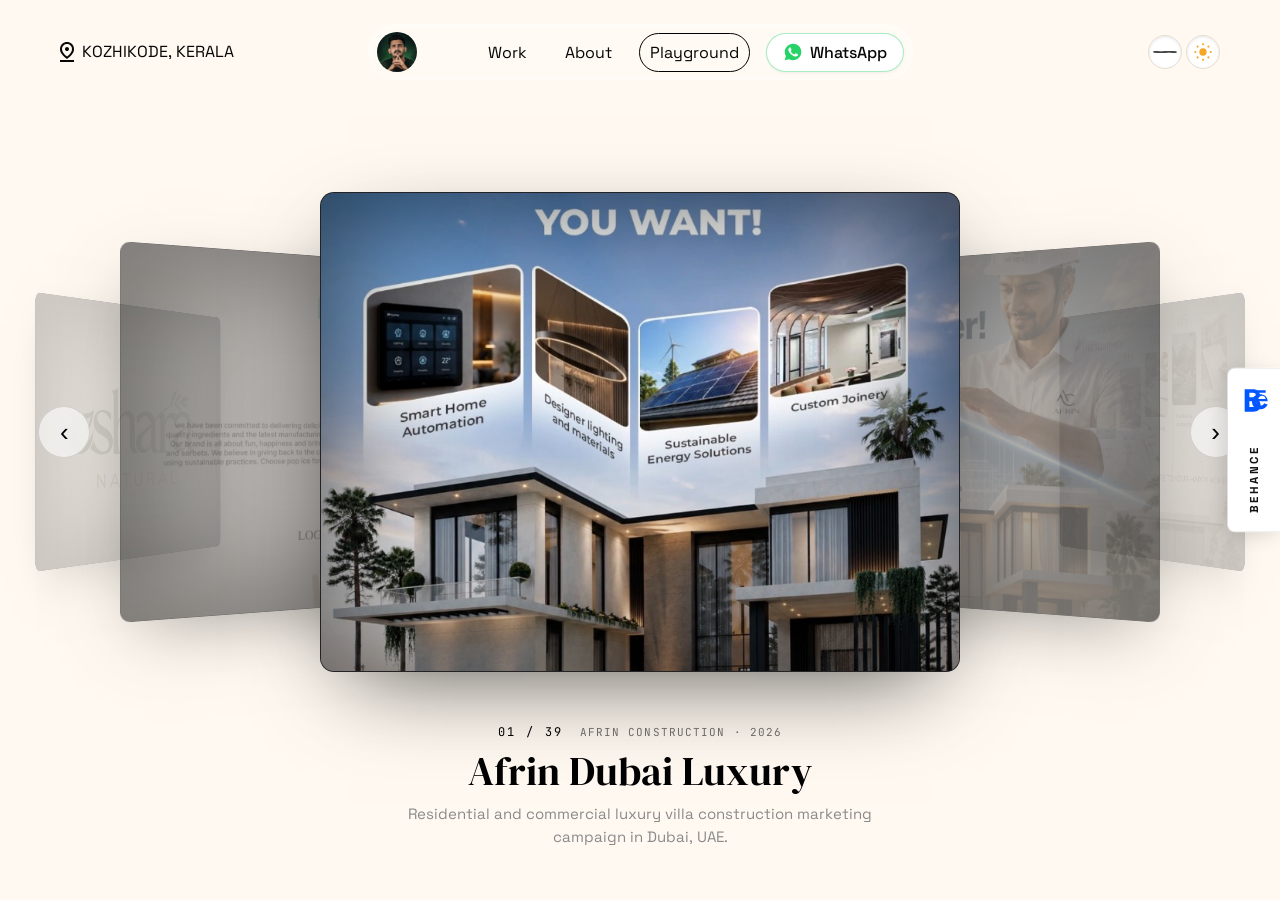
==== commit fba72134: "Fix mobile alignment: center WhatsApp & day toggle buttons, center hero content, and prevent black w" ====
--- a/about/index.html
+++ b/about/index.html
@@ -10,7 +10,7 @@
   <link rel="icon" type="image/png" sizes="180x180" href="/assets/favicon-180.png">
   <link rel="apple-touch-icon" href="/assets/favicon-180.png">
 
-                                                  <!--SEO:START-->
+                                                      <!--SEO:START-->
   <title>Playground — Design &amp; Graphic Experiments | Ajay K K</title>
   <meta name="description" content="Interactive visual experiments, packaging design, branding studies, and typography — where design meets impact. A graphic designer's playground by Ajay K K.">
   <link rel="canonical" href="/playground">
@@ -2484,32 +2484,54 @@
         font-size: 13px;   /* matches the "Hello, I'm…" eyebrow's mobile size */
       }
 
-      /* smaller, corner-tucked sun on mobile so the much-bigger header has room
-         up top; the sky group (sun + clouds + moon) rides high in the corner. */
+      /* Mobile Hero Alignment: clean layout, perfectly centered in viewport with no wave overlap */
+      .hero {
+        height: 100svh !important;
+        min-height: 100svh !important;
+        position: sticky !important;
+        top: 0 !important;
+        overflow: hidden !important;
+      }
       .hero-content {
-        --sun-w: clamp(258px, 66vw, 340px);
-        /* left pad clears the vertical label's gutter; the label reads it back to
-           park itself 16px from the viewport edge, so the two stay in sync */
-        --col-pad-l: 64px;
-        /* iOS Safari's toolbars make the visible (svh) height short, so the header
-           sits just under the sun — NOT pushed far down. The +45 constant is tuned
-           so a bigger sun bleeds further into the top-right corner instead of
-           moving the header. Bottom pad keeps the recorder clear of the sky-band. */
-        padding: calc(var(--sun-w) * 0.5 + 45px) 24px 124px var(--col-pad-l);
+        --sun-w: clamp(230px, 62vw, 300px);
+        --col-pad-l: 60px;
+        height: 100svh !important;
+        min-height: 100svh !important;
+        display: flex !important;
+        flex-direction: column !important;
+        justify-content: center !important;
+        padding: calc(64px + env(safe-area-inset-top, 16px)) 20px 48px var(--col-pad-l) !important;
+        box-sizing: border-box !important;
       }
       /* nudge the sky group down so it sits just below the nav buttons */
-      .sun-group, .hero-cloud, .moon-group { transform: translateY(70px); }
-
+      .sun-group, .hero-cloud, .moon-group { transform: translateY(60px); }
+
+      .hero-eyebrow {
+        margin-bottom: 12px !important;
+      }
+      .h-line {
+        font-size: clamp(38px, 12vw, 56px) !important;
+        line-height: 1.05 !important;
+      }
       .recorder {
-        transform: scale(0.66);
-        transform-origin: top left;    /* keep the left edge fixed when scaling */
-        /* was `auto`, which bottom-pinned the recorder and dumped ALL the column's
-           spare height into this one gap — fine on a 667px phone, but it grew to
-           ~170px on a tall viewport and the hero read as two split-apart blocks.
-           A bounded gap keeps eyebrow → header → recorder reading as one group at
-           any height; the leftover space now falls below, into the sky art. */
-        margin: clamp(24px, 4.5vh, 56px) 0 0;
+        transform: scale(0.68) !important;
+        transform-origin: left center !important;
+        margin: 20px 0 0 !important;
+        position: relative !important;
+        z-index: 10 !important;
       }
+      .projects {
+        margin-top: 0 !important;
+        padding: 80px 20px 100px !important;
+        position: relative !important;
+        z-index: 2 !important;
+      }
+      .sky-band {
+        top: -46px !important;
+        left: 0 !important;
+        width: 100% !important;
+      }
+
 
       /* ── featured work mobile ── */
       .featured-work { padding-top: 48px; padding-bottom: 120px; }
@@ -2532,32 +2554,70 @@
       .client-logo.logo-pga       { height: 43px; }
       .client-logo.logo-jumpable  { height: 41px; }
       .client-logo.logo-vibes     { height: 12px; }
-      .tiles-row { flex-direction: column; align-items: center; gap: 24px; }
+      .tiles-row {
+        display: flex !important;
+        flex-direction: column !important;
+        align-items: center !important;
+        gap: 24px !important;
+        width: 100% !important;
+        transform: none !important;
+        opacity: 1 !important;
+      }
       .project-tile,
       .project-tile.tile-wide,
-      .project-tile.tile-narrow {
+      .project-tile.tile-narrow,
+      .project-tile.tile-full,
+      .project-tile.tile-logo,
+      .project-tile.tile-pkg {
+        flex: none !important;
+        flex-grow: 0 !important;
+        flex-shrink: 0 !important;
+        flex-basis: auto !important;
         width: 100% !important;
-        max-width: 440px;
+        max-width: 440px !important;
+        aspect-ratio: 827 / 1024 !important;
         height: auto !important;
-        aspect-ratio: 827 / 1024 !important;
-        border-radius: 20px;
+        min-height: 380px !important;
+        border-radius: 20px !important;
+        display: block !important;
+        position: relative !important;
+        transform: none !important;
+        opacity: 1 !important;
+        margin: 0 auto !important;
       }
-      .project-tile.tile-square {
+      .project-tile.tile-square,
+      .tiles-row.tiles-row-3 .project-tile,
+      .project-tile.tile-logo.tile-logo-single {
         aspect-ratio: 1 / 1 !important;
+        min-height: 320px !important;
       }
-      .project-tiles { padding: 0 20px; gap: 24px; }
-
-      /* stacked column: reveal each tile on its own (one by one) instead of scaling
-         the whole row (two tiles) at once. Neutralise the row-level transform and
-         move the same scrub onto each tile, driven by its own --reveal (set in JS). */
-      .tiles-row { transform: none; opacity: 1; will-change: auto; }
-      .project-tile {
-        --reveal: 0;
-        transform: scale(calc(0.5 + 0.5 * var(--reveal)));
-        transform-origin: center center;
-        opacity: calc(0.35 + 0.65 * var(--reveal));
-        will-change: transform, opacity;
+      .project-tiles { padding: 0 16px !important; gap: 20px !important; width: 100% !important; box-sizing: border-box !important; }
+      .brand-group { gap: 24px !important; margin-bottom: 48px !important; width: 100% !important; }
+      .brand-group-header { margin: 12px auto 4px !important; padding: 0 16px !important; }
+      .brand-group-title { font-size: 28px !important; letter-spacing: -0.8px !important; }
+      .brand-group-sub { font-size: 13.5px !important; line-height: 1.45 !important; }
+      .brand-filter-bar {
+        display: flex !important;
+        flex-wrap: nowrap !important;
+        overflow-x: auto !important;
+        justify-content: flex-start !important;
+        padding: 6px 16px 14px !important;
+        gap: 8px !important;
+        margin: 0 auto 36px !important;
+        width: 100% !important;
+        max-width: 100% !important;
+        box-sizing: border-box !important;
+        -webkit-overflow-scrolling: touch;
+        scrollbar-width: none;
       }
+      .brand-filter-bar::-webkit-scrollbar { display: none; }
+      .brand-filter-pill {
+        flex-shrink: 0 !important;
+        font-size: 12px !important;
+        padding: 8px 14px !important;
+        white-space: nowrap !important;
+      }
+
 
       /* ── testimonials mobile ── */
       .testimonials { padding-top: 84px; }
--- a/css/site.css
+++ b/css/site.css
@@ -1567,41 +1567,72 @@
       .nav-id, .avail-tag, .avail-dot, .nav-wave { display: none; }  /* drop avatar + music */
       .nav-link { display: none; }        /* Work/About/Playground live in the overlay */
 
-      #nav { gap: 10px; }
+      #nav {
+        gap: 10px;
+        padding: 16px 20px 0;
+        display: flex;
+        align-items: center;
+        justify-content: space-between;
+      }
 
       /* the three controls each take the desktop day/night button's disc — an opaque
          white (day) / navy (night) circle with a soft border + inset shadow. No glass.
          Same tokens as .day-toggle / .nav-wave, so mobile matches desktop exactly. */
       .nav-burger,
       .nav-cta,
+      .nav-cta.nav-cta-whatsapp,
       .day-toggle {
         background: var(--toggle-track);
         border: 1px solid var(--toggle-border);
         box-shadow: inset 0 1px 3px rgba(0,0,0,0.10);
+        width: 36px !important;
+        height: 36px !important;
+        min-width: 36px !important;
+        min-height: 36px !important;
+        box-sizing: border-box !important;
       }
-      .nav-burger:hover, .nav-cta:hover { transform: scale(1.06); }
-      .nav-burger:active, .nav-cta:active { transform: scale(0.94); }
+      .nav-burger:hover, .nav-cta:hover, .day-toggle:hover { transform: scale(1.06); }
+      .nav-burger:active, .nav-cta:active, .day-toggle:active { transform: scale(0.94); }
 
       /* hamburger → far left, pushes the rest right */
       .nav-burger {
-        display: flex;
+        display: inline-flex;
+        align-items: center;
+        justify-content: center;
         order: -1;
         margin-right: auto;
-        width: 34px; height: 34px;
+        padding: 0;
       }
 
-      /* "Work with me" → icon-only disc */
-      .nav-cta {
+      /* WhatsApp button → icon-only disc perfectly aligned with day/night toggle */
+      .nav-cta,
+      .nav-cta.nav-cta-whatsapp {
         order: 1;
-        width: 34px; height: 34px;
-        min-width: 34px;
-        padding: 0;
-        gap: 0;
-        justify-content: center;
-        border-radius: 50%;
-        font-size: 0;                     /* hide the label, keep the email icon */
+        display: inline-flex !important;
+        align-items: center !important;
+        justify-content: center !important;
+        padding: 0 !important;
+        margin: 0 !important;
+        gap: 0 !important;
+        border-radius: 50% !important;
+        font-size: 0 !important;
+        line-height: 1 !important;
+        text-decoration: none !important;
+        vertical-align: middle !important;
       }
-      .nav-cta img, .nav-cta svg { width: 20px; height: 20px; }
+      .nav-cta span,
+      .nav-cta.nav-cta-whatsapp span {
+        display: none !important;
+      }
+      .nav-cta img,
+      .nav-cta svg,
+      .nav-cta-wa-icon {
+        width: 20px !important;
+        height: 20px !important;
+        margin: 0 !important;
+        display: block !important;
+        flex-shrink: 0 !important;
+      }
 
       /* the disc is opaque now, so its icons track the THEME (not the backdrop):
          dark on the white day disc, cream on the navy night disc — exactly like the
@@ -1611,13 +1642,23 @@
       body.night #nav .nav-burger { color: var(--c-cream-2); }
       body.night #nav .nav-cta img { filter: invert(1) brightness(1.8); }
 
-      /* menu open: the burger keeps its disc (matching the other controls) and morphs
-         to the close X. The X uses the theme colour above — dark on the white day
-         disc, cream on the navy night disc — so it reads on the disc over the overlay.
-         (These win over the always-cream #nav.menu-open rule via the extra type
-         selector.) The disc sits above the overlay through that rule's z-index. */
-
-      .nav-side.right { order: 2; }        /* day/night toggle on the far right */
+      .nav-side.right {
+        order: 2;
+        display: inline-flex !important;
+        align-items: center !important;
+        gap: 8px !important;
+        width: auto !important;
+        margin: 0 !important;
+        padding: 0 !important;
+      }
+      .day-toggle {
+        display: inline-flex !important;
+        align-items: center !important;
+        justify-content: center !important;
+        padding: 0 !important;
+        margin: 0 !important;
+        vertical-align: middle !important;
+      }
 
       /* ── case study: Back replaces the hamburger ──
          Inside a case study there is one obvious move — get out — so the burger
@@ -2324,29 +2365,121 @@
 }
 
 @media (max-width: 900px) {
-  .project-tiles { padding: 0 24px !important; gap: 24px !important; }
-  .tiles-row { gap: 20px !important; }
-  .project-tile {
-    height: auto !important;
-    aspect-ratio: 827 / 1024 !important;
-    border-radius: 22px !important;
+  .project-tiles { padding: 0 20px !important; gap: 24px !important; width: 100% !important; box-sizing: border-box !important; }
+  .tiles-row {
+    display: flex !important;
+    flex-direction: column !important;
+    align-items: center !important;
+    gap: 24px !important;
+    width: 100% !important;
+    transform: none !important;
+    opacity: 1 !important;
   }
-}
-
-@media (max-width: 640px) {
-  .tiles-row { flex-direction: column !important; align-items: center !important; gap: 24px !important; }
   .project-tile,
   .project-tile.tile-wide,
-  .project-tile.tile-narrow {
+  .project-tile.tile-narrow,
+  .project-tile.tile-full,
+  .project-tile.tile-logo,
+  .project-tile.tile-pkg {
+    flex: none !important;
+    flex-grow: 0 !important;
+    flex-shrink: 0 !important;
+    flex-basis: auto !important;
     width: 100% !important;
     max-width: 440px !important;
+    aspect-ratio: 827 / 1024 !important;
     height: auto !important;
-    aspect-ratio: 827 / 1024 !important;
+    min-height: 380px !important;
     border-radius: 20px !important;
+    display: block !important;
+    position: relative !important;
+    transform: none !important;
+    opacity: 1 !important;
+    margin: 0 auto !important;
   }
-  .project-tiles { padding: 0 20px !important; gap: 24px !important; }
-}
-
-
-
-
+  .project-tile.tile-square,
+  .tiles-row.tiles-row-3 .project-tile,
+  .project-tile.tile-logo.tile-logo-single {
+    aspect-ratio: 1 / 1 !important;
+    min-height: 320px !important;
+  }
+  .poster-frame {
+    position: absolute !important;
+    inset: 0 !important;
+    width: 100% !important;
+    height: 100% !important;
+    overflow: hidden !important;
+    border-radius: inherit !important;
+  }
+  .poster-img,
+  .project-tile img {
+    position: absolute !important;
+    inset: 0 !important;
+    width: 100% !important;
+    height: 100% !important;
+    object-fit: cover !important;
+    display: block !important;
+  }
+  .brand-group {
+    gap: 24px !important;
+    margin-bottom: 48px !important;
+    width: 100% !important;
+  }
+  .brand-group-header {
+    margin: 12px auto 4px !important;
+    padding: 0 16px !important;
+  }
+  .brand-group-title {
+    font-size: 28px !important;
+    letter-spacing: -0.8px !important;
+  }
+  .brand-group-sub {
+    font-size: 13.5px !important;
+    line-height: 1.45 !important;
+  }
+  .brand-filter-bar {
+    display: flex !important;
+    flex-wrap: nowrap !important;
+    overflow-x: auto !important;
+    justify-content: flex-start !important;
+    padding: 6px 16px 14px !important;
+    gap: 8px !important;
+    margin: 0 auto 36px !important;
+    width: 100% !important;
+    max-width: 100% !important;
+    box-sizing: border-box !important;
+    -webkit-overflow-scrolling: touch;
+    scrollbar-width: none;
+  }
+  .brand-filter-bar::-webkit-scrollbar { display: none; }
+  .brand-filter-pill {
+    flex-shrink: 0 !important;
+    font-size: 12px !important;
+    padding: 8px 14px !important;
+    white-space: nowrap !important;
+  }
+}
+
+@media (max-width: 640px) {
+  .project-tiles { padding: 0 16px !important; gap: 20px !important; }
+  .tiles-row { gap: 20px !important; }
+  .project-tile,
+  .project-tile.tile-wide,
+  .project-tile.tile-narrow,
+  .project-tile.tile-full,
+  .project-tile.tile-logo,
+  .project-tile.tile-pkg {
+    max-width: 100% !important;
+    min-height: 360px !important;
+  }
+  .project-tile.tile-square,
+  .tiles-row.tiles-row-3 .project-tile,
+  .project-tile.tile-logo.tile-logo-single {
+    min-height: 300px !important;
+  }
+}
+
+
+
+
+
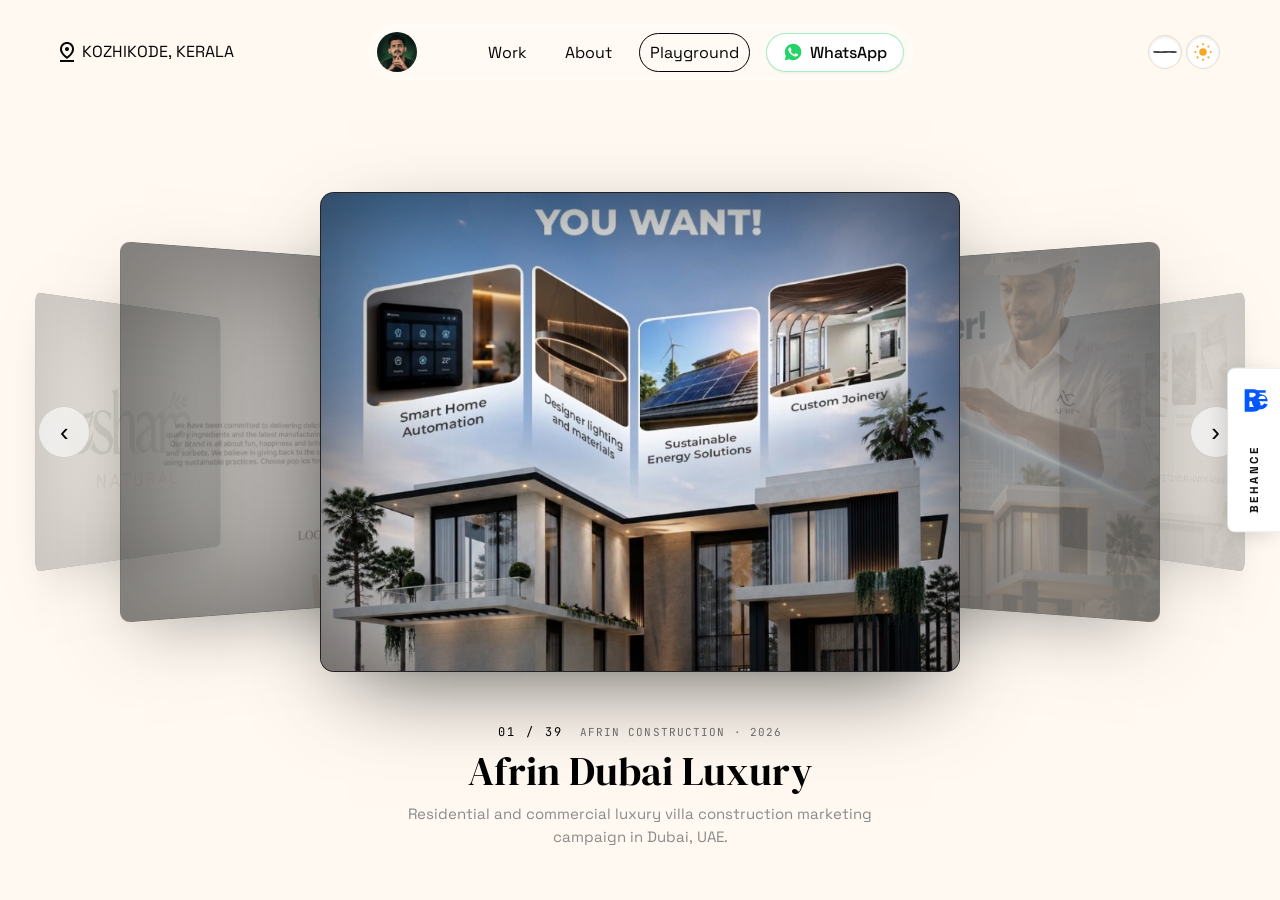
==== commit 447d45ba: "Restore desktop scroll animations on mobile: enable paper plane flight and dynamic scale-reveal on p" ====
--- a/about/index.html
+++ b/about/index.html
@@ -10,7 +10,7 @@
   <link rel="icon" type="image/png" sizes="180x180" href="/assets/favicon-180.png">
   <link rel="apple-touch-icon" href="/assets/favicon-180.png">
 
-                                                      <!--SEO:START-->
+                                                        <!--SEO:START-->
   <title>Playground — Design &amp; Graphic Experiments | Ajay K K</title>
   <meta name="description" content="Interactive visual experiments, packaging design, branding studies, and typography — where design meets impact. A graphic designer's playground by Ajay K K.">
   <link rel="canonical" href="/playground">
@@ -2268,9 +2268,14 @@
       }
 
       /* ── featured work responsive (tablet) ── */
-      /* the paper plane's opening arc is fixed-size (tuned to the 1440 canvas);
-         on narrow screens its trail crosses the intro copy — hide the decoration */
-      .plane-fly { display: none; }
+      .plane-fly {
+        display: block !important;
+        max-width: 100vw !important;
+        overflow: hidden !important;
+      }
+      .plane-sprite {
+        width: 48px !important;
+      }
       .featured-work { padding-top: 60px; padding-bottom: 160px; }
       .featured-heading { font-size: clamp(24px, 4vw, 36px); margin-bottom: 44px; }
       .logo-marquee-wrap { width: min(620px, 86vw); margin-bottom: 72px; }
@@ -2581,9 +2586,16 @@
         border-radius: 20px !important;
         display: block !important;
         position: relative !important;
-        transform: none !important;
-        opacity: 1 !important;
         margin: 0 auto !important;
+        --reveal: 0;
+        transform: scale(calc(0.74 + 0.26 * var(--reveal))) !important;
+        transform-origin: center center !important;
+        opacity: calc(0.35 + 0.65 * var(--reveal)) !important;
+        will-change: transform, opacity;
+        transition: box-shadow 0.3s ease;
+      }
+      .project-tile:active {
+        transform: scale(calc(0.96 * (0.74 + 0.26 * var(--reveal)))) !important;
       }
       .project-tile.tile-square,
       .tiles-row.tiles-row-3 .project-tile,
--- a/css/site.css
+++ b/css/site.css
@@ -2375,6 +2375,14 @@
     transform: none !important;
     opacity: 1 !important;
   }
+  .plane-fly {
+    display: block !important;
+    max-width: 100vw !important;
+    overflow: hidden !important;
+  }
+  .plane-sprite {
+    width: 48px !important;
+  }
   .project-tile,
   .project-tile.tile-wide,
   .project-tile.tile-narrow,
@@ -2393,9 +2401,16 @@
     border-radius: 20px !important;
     display: block !important;
     position: relative !important;
-    transform: none !important;
-    opacity: 1 !important;
     margin: 0 auto !important;
+    --reveal: 0;
+    transform: scale(calc(0.74 + 0.26 * var(--reveal))) !important;
+    transform-origin: center center !important;
+    opacity: calc(0.35 + 0.65 * var(--reveal)) !important;
+    will-change: transform, opacity;
+    transition: box-shadow 0.3s ease;
+  }
+  .project-tile:active {
+    transform: scale(calc(0.96 * (0.74 + 0.26 * var(--reveal)))) !important;
   }
   .project-tile.tile-square,
   .tiles-row.tiles-row-3 .project-tile,
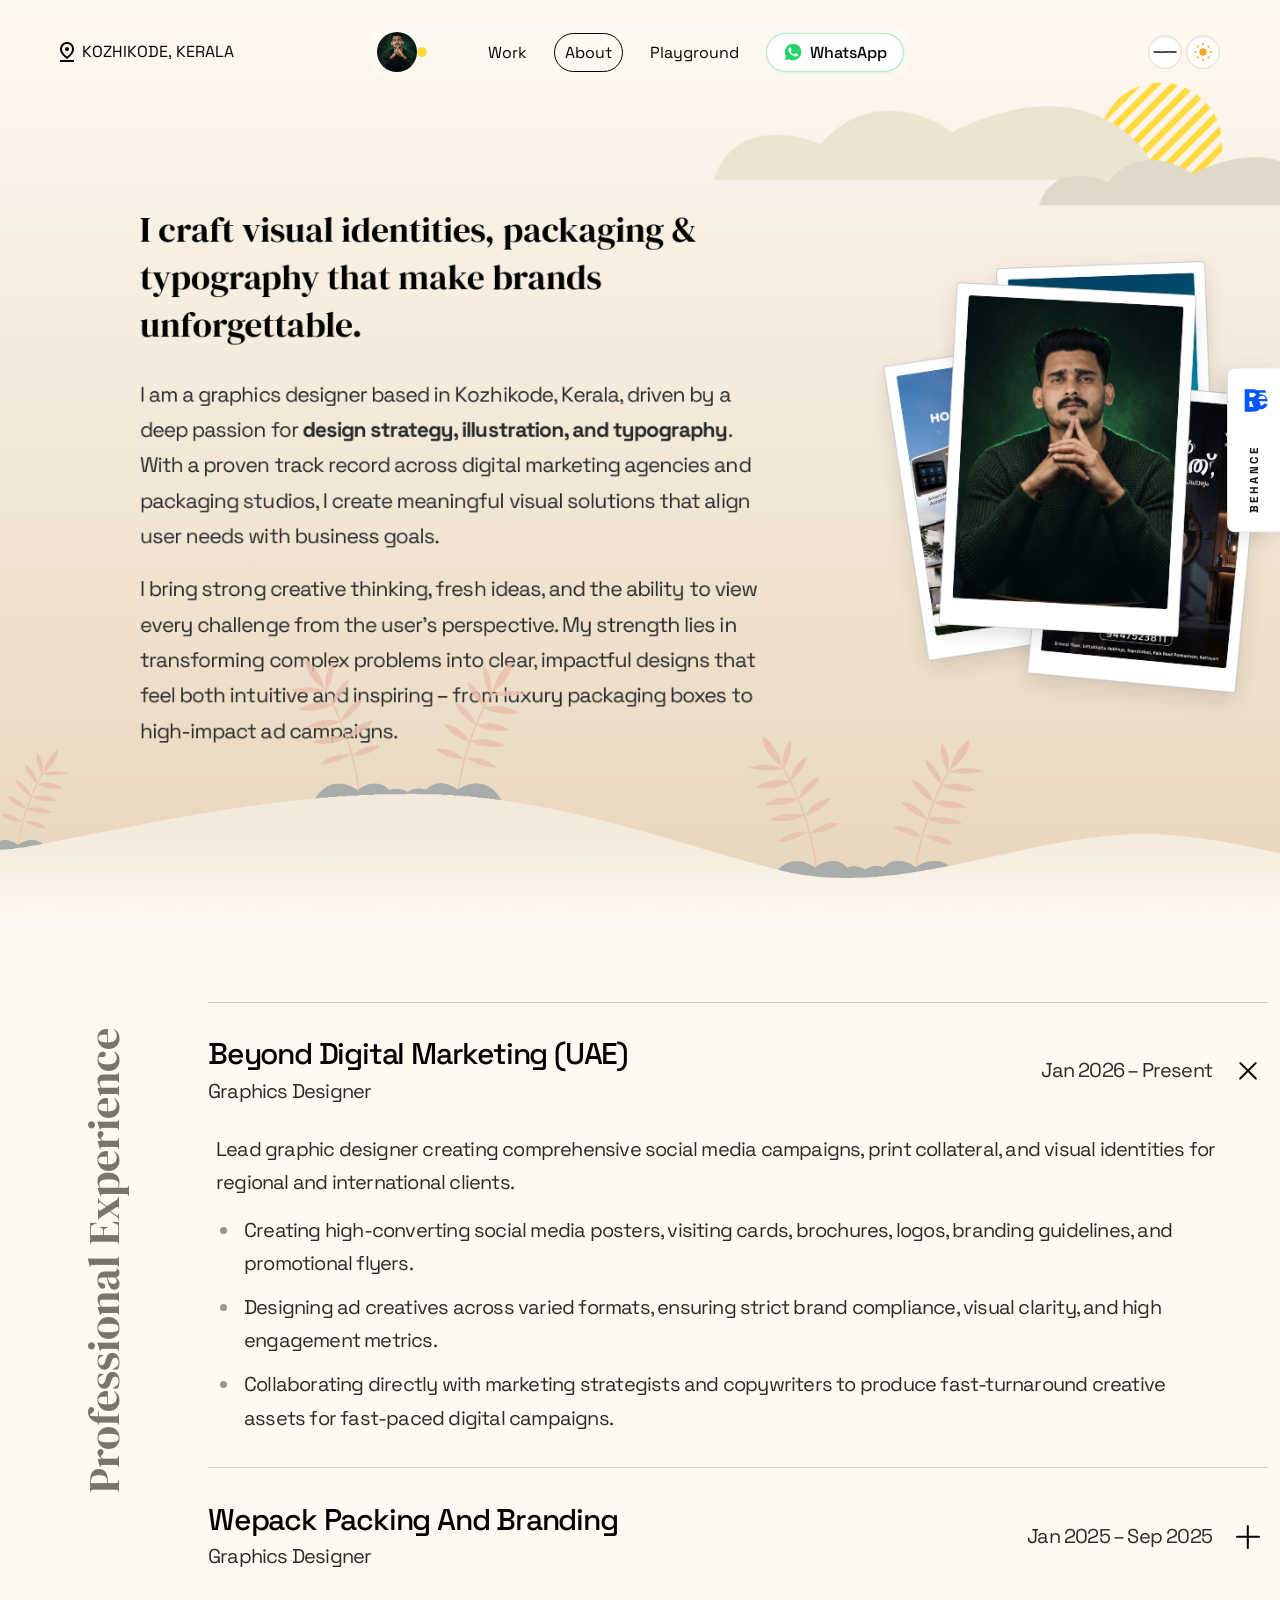
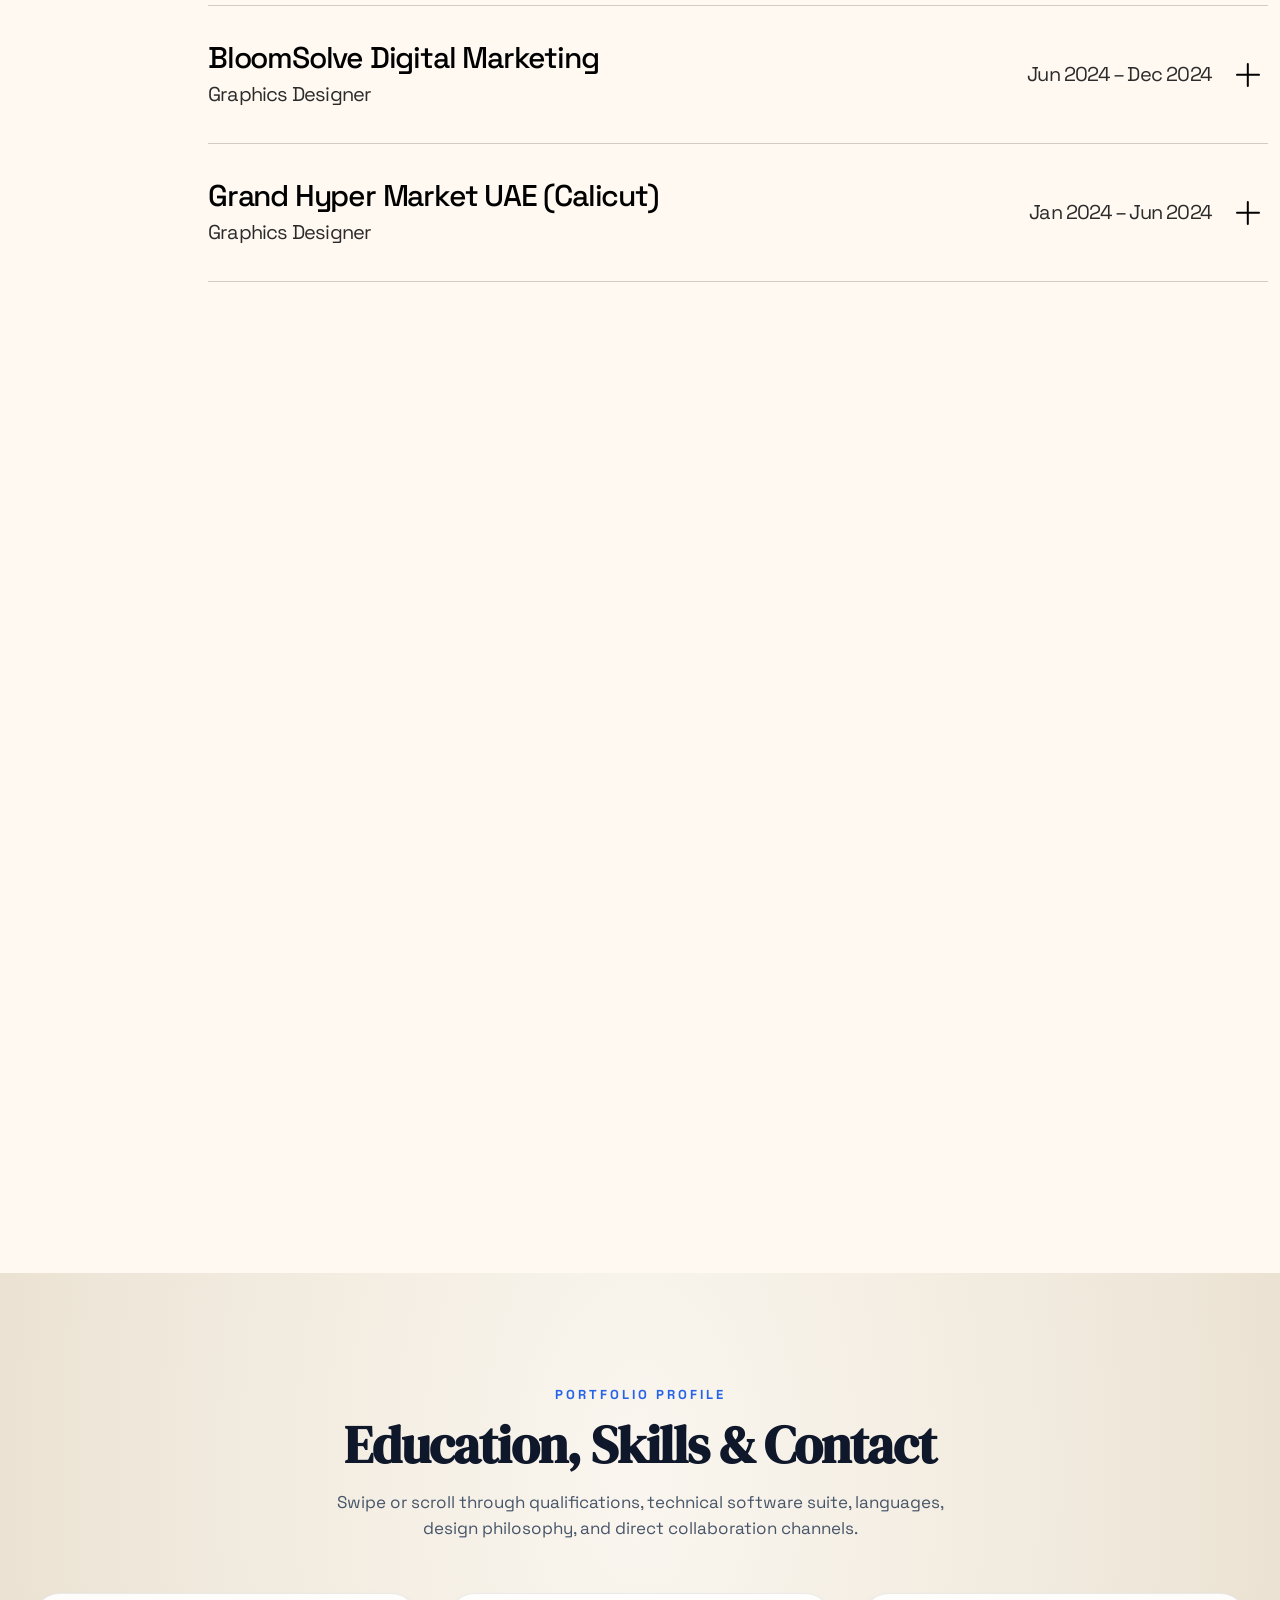
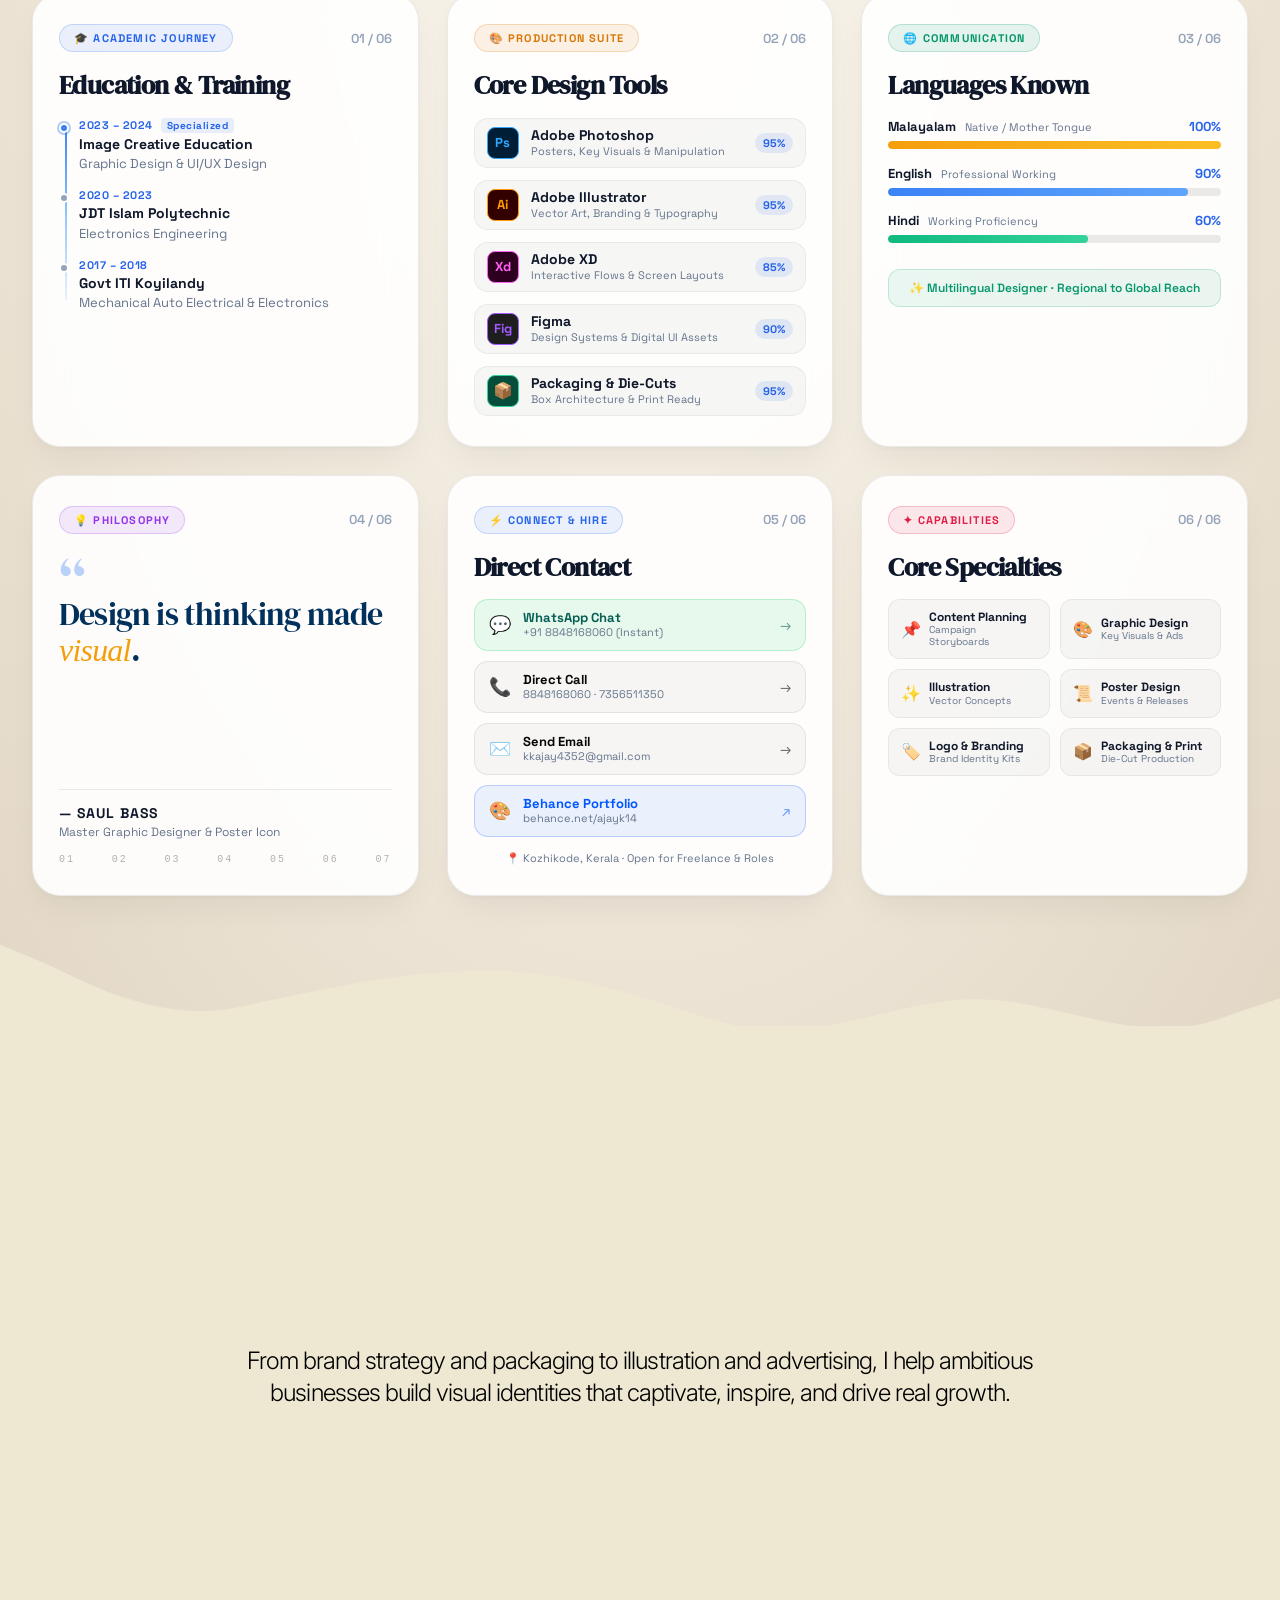
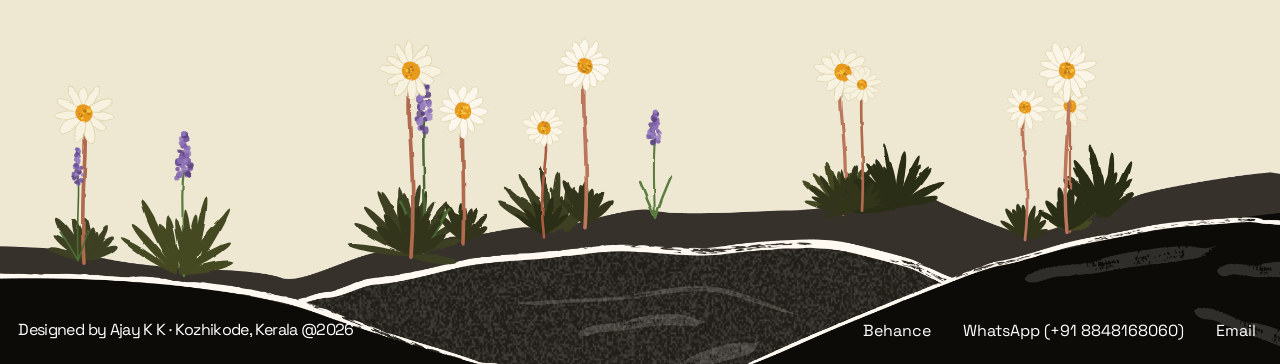
==== commit 9160b64e: "Default site landing to Work portfolio page instead of playground" ====
--- a/about/index.html
+++ b/about/index.html
@@ -10,23 +10,23 @@
   <link rel="icon" type="image/png" sizes="180x180" href="/assets/favicon-180.png">
   <link rel="apple-touch-icon" href="/assets/favicon-180.png">
 
-                                                        <!--SEO:START-->
-  <title>Playground — Design &amp; Graphic Experiments | Ajay K K</title>
-  <meta name="description" content="Interactive visual experiments, packaging design, branding studies, and typography — where design meets impact. A graphic designer's playground by Ajay K K.">
-  <link rel="canonical" href="/playground">
+                                                            <!--SEO:START-->
+  <title>About — Ajay K K | Independent Graphics Designer</title>
+  <meta name="description" content="Independent graphic designer in Kozhikode, Kerala — specializing in branding, packaging, poster design, and visual identity.">
+  <link rel="canonical" href="/about">
   <meta name="theme-color" content="#fff9f1">
   <meta property="og:type" content="website">
   <meta property="og:site_name" content="Ajay K K">
-  <meta property="og:title" content="Playground — Design &amp; Graphic Experiments | Ajay K K">
-  <meta property="og:description" content="Interactive visual experiments, packaging design, branding studies, and typography — where design meets impact. A graphic designer's playground by Ajay K K.">
-  <meta property="og:url" content="/playground">
+  <meta property="og:title" content="About — Ajay K K | Independent Graphics Designer">
+  <meta property="og:description" content="Independent graphic designer in Kozhikode, Kerala — specializing in branding, packaging, poster design, and visual identity.">
+  <meta property="og:url" content="/about">
   <meta property="og:image" content="/assets/imgProfilePicture.jpg">
   <meta property="og:image:width" content="856">
   <meta property="og:image:height" content="1024">
   <meta property="og:image:alt" content="Ajay K K — Graphics Designer, Kozhikode, Kerala">
   <meta name="twitter:card" content="summary_large_image">
-  <meta name="twitter:title" content="Playground — Design &amp; Graphic Experiments | Ajay K K">
-  <meta name="twitter:description" content="Interactive visual experiments, packaging design, branding studies, and typography — where design meets impact. A graphic designer's playground by Ajay K K.">
+  <meta name="twitter:title" content="About — Ajay K K | Independent Graphics Designer">
+  <meta name="twitter:description" content="Independent graphic designer in Kozhikode, Kerala — specializing in branding, packaging, poster design, and visual identity.">
   <meta name="twitter:image" content="/assets/imgProfilePicture.jpg">
   <script type="application/ld+json">
   {"@context":"https://schema.org","@graph":[{"@type":"Person","@id":"#person","name":"Ajay K K","jobTitle":"Graphics Designer","url":"/","image":"/assets/imgProfilePicture.jpg","address":{"@type":"PostalAddress","addressLocality":"Kozhikode","addressRegion":"Kerala","addressCountry":"India"},"sameAs":["https://www.behance.net/ajayk14"],"knowsAbout":["Graphic Design","Packaging Design","Brand Identity","Typography","Poster Design","Illustration"],"description":"Independent graphic designer in Kozhikode, Kerala — specializing in branding, packaging, poster design, and visual identity."}]}
@@ -43,18 +43,18 @@
       var P2H = { 
         '/about': '#about', '/about/': '#about', '/about/index.html': '#about',
         '/playground': '#playground', '/playground/': '#playground', '/playground/index.html': '#playground', '/playground.html': '#playground',
+        '/work': '#work', '/work/': '#work', '/work/index.html': '#work',
         '/work/hatcha': '#hatcha', '/work/hatcha/': '#hatcha', '/work/hatcha/index.html': '#hatcha',
         '/work/fireflut': '#fireflut', '/work/fireflut/': '#fireflut', '/work/fireflut/index.html': '#fireflut',
         '/work/existence': '#existence', '/work/existence/': '#existence', '/work/existence/index.html': '#existence',
         '/work/jumpable': '#jumpable', '/work/jumpable/': '#jumpable', '/work/jumpable/index.html': '#jumpable'
       };
       var H2P = {}; Object.keys(P2H).forEach(function (p) { H2P[P2H[p]] = p; });
+      H2P['#work'] = '/#work';
       function token() {
         var p = location.pathname.replace(/\/+$/, '') || '/';
         if (P2H[p]) return P2H[p];
         if (location.hash) return location.hash;
-        // Default to #playground for root / index.html load since this is the playground clone
-        if (p === '/' || p.endsWith('/index.html') || p.endsWith('index.html')) return '#playground';
         return '';
       }
       function fire() { window.dispatchEvent(new HashChangeEvent('hashchange')); }
@@ -71,10 +71,7 @@
     (function () {
       try {
         var p = window.route.H2P[location.hash];
-        if (p) history.replaceState(null, '', p);
-        else if (!location.hash && (location.pathname === '/' || location.pathname.endsWith('index.html'))) {
-          try { history.replaceState(null, '', '/playground'); } catch(e) {}
-        }
+        if (p && location.hash !== '#work') history.replaceState(null, '', p);
       } catch(e) {}
     })();
   </script>
@@ -6045,7 +6042,7 @@
        Staggered brick grid: full-width intro band, then 10 equally-sized
        4:3 tiles whose 2nd/3rd columns are offset down so the rows weave
        (see .pg-grid / .pg-tile:nth-of-type stagger). ═════════════════════ -->
-  <div id="playground-view">
+  <div id="playground-view" hidden>
     <section class="playground pg-flow" aria-label="Playground — motion and 3D experiments">
       <h1 class="sr-only">Playground — design and code experiments by Ajay K K</h1>
       <!-- 3D coverflow carousel. Cards + dots are built by JS from the DATA
@@ -10715,9 +10712,13 @@
         if (fireflutView) fireflutView.hidden = !isFireflut;
         if (existenceView) existenceView.hidden = !isExistence;
         if (jumpableView) jumpableView.hidden = !isJumpable;
+        const isHome = !isAbout && !isPlayground && !isHatcha && !isFireflut && !isExistence && !isJumpable;
         document.querySelectorAll('.nav-link, .menu-link').forEach(l => {
           const href = l.getAttribute('href') || '';
-          l.classList.toggle('active', (isAbout && (href.endsWith('#about') || href.endsWith('/about'))) ||                                       (isPlayground && (href.endsWith('#playground') || href.endsWith('/playground'))));
+          const active = (isAbout && (href.endsWith('#about') || href.endsWith('/about'))) ||
+                         (isPlayground && (href.endsWith('#playground') || href.endsWith('/playground'))) ||
+                         (isHome && (href.endsWith('#work') || href === '/#work' || href === '/'));
+          l.classList.toggle('active', active);
         });
         // the swapped-in view is a different backdrop under the fixed nav — re-run
         // the contrast check so the nav text/pin/toggle-label recolour to match.
@@ -13011,9 +13012,13 @@
         // resize remeasure and a second batch of contrast timers at every load)
         const isAbout = route.token() === '#about';
         const isPlayground = route.token() === '#playground';
+        const isHome = !isAbout && !isPlayground;
         document.querySelectorAll('.nav-link, .menu-link').forEach(l => {
           const href = l.getAttribute('href') || '';
-          l.classList.toggle('active', (isAbout && (href.endsWith('#about') || href.endsWith('/about'))) ||                                       (isPlayground && (href.endsWith('#playground') || href.endsWith('/playground'))));
+          const active = (isAbout && (href.endsWith('#about') || href.endsWith('/about'))) ||
+                         (isPlayground && (href.endsWith('#playground') || href.endsWith('/playground'))) ||
+                         (isHome && (href.endsWith('#work') || href === '/#work' || href === '/'));
+          l.classList.toggle('active', active);
         });
         [0, 320].forEach(t => setTimeout(() => window.updateNavContrast?.(), t));
         const avatar = document.querySelector('.nav-avatar');
@@ -13025,6 +13030,17 @@
       // run once the shared nav (js/site.js, deferred) has rendered
       document.addEventListener('DOMContentLoaded', wireNav);
       applyAboutRoute();
+
+      // Ensure reliable anchor scroll (e.g. /#work or /work) on first load
+      if (location.hash || route.token() === '#work') {
+        window.addEventListener('DOMContentLoaded', () => {
+          setTimeout(scrollToHashTarget, 80);
+          setTimeout(scrollToHashTarget, 300);
+        });
+        window.addEventListener('load', () => {
+          setTimeout(scrollToHashTarget, 100);
+        });
+      }
 
       // ── experience accordion (single-open) ──
       const items = Array.from(document.querySelectorAll('#about-view .aexp-item'));
